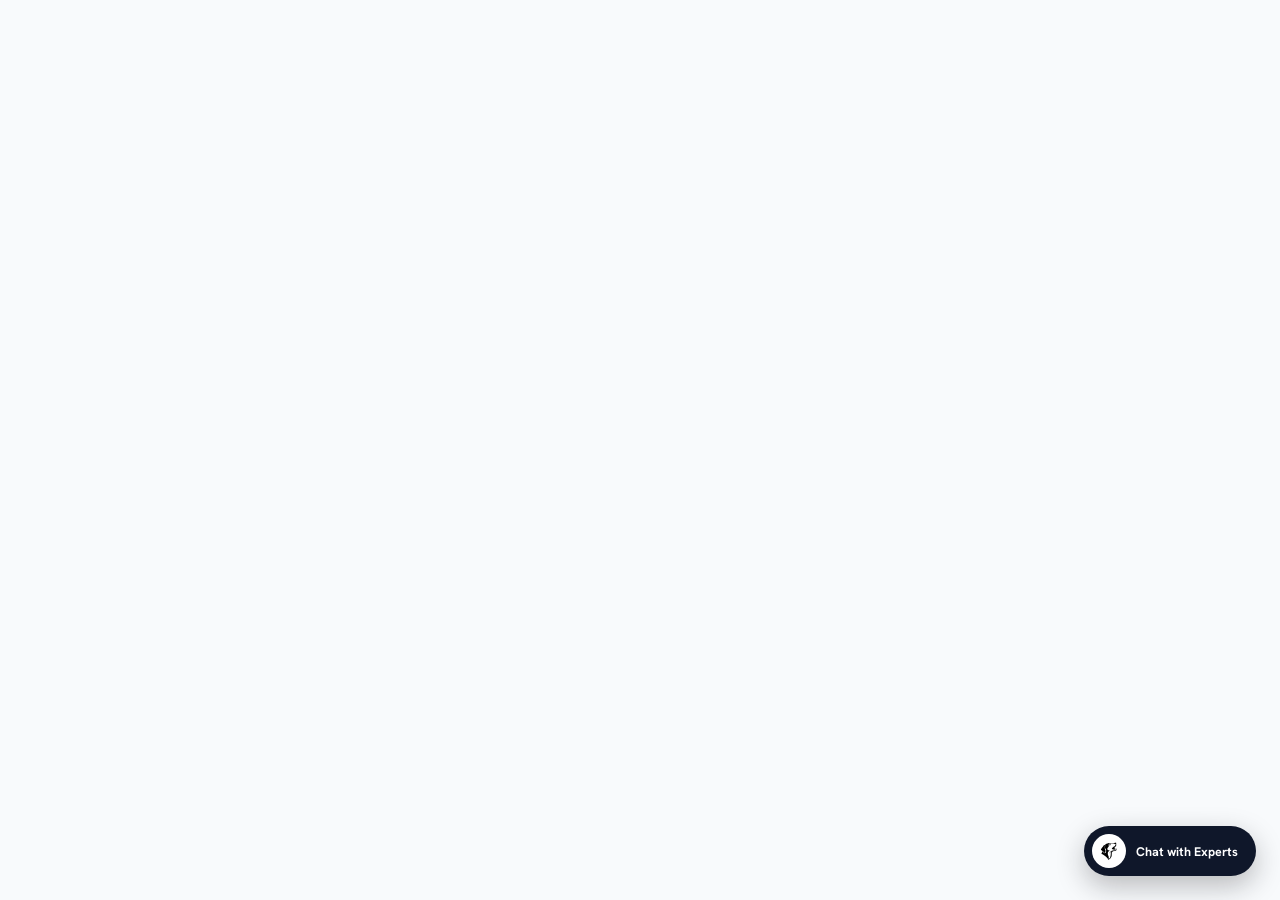
==== index.html @ f08f32d0 "deploy hosted chat from 10825e73c5f62fd137eb356ae19a57faf795cdf2 ashela/huntaway@10825e73c5f62fd137e" ====
<!DOCTYPE html>
<html lang="en">
  <head>
    <meta charset="UTF-8" />
    <link rel="icon" type="image/png" href="./assets/huntaway-mark.png" />
    <meta name="viewport" content="width=device-width, initial-scale=1.0" />
    <!-- The two raster marks the rail paints on every screen, fetched before
         the bundle executes so the dog never pops in after the vector rows
         beside it (user-reported 2026-08-19). -->
    <link rel="preload" as="image" href="./assets/huntaway-mark.png" />
    <link rel="preload" as="image" href="./assets/huntaway-sit.png" />
    <title>Huntaway · Experts</title>
    <script type="module" crossorigin src="./assets/main-kJpdHwcX.js"></script>
    <link rel="modulepreload" crossorigin href="./assets/dense-vector-comparison-BPEcI3lt.js">
    <link rel="stylesheet" crossorigin href="./assets/main-C4LG-ly5.css">
  </head>
  <body>
    <div id="root"></div>
  </body>
</html>
---- assets/main-C4LG-ly5.css ----
@font-face{font-family:Hanken Grotesk;font-style:normal;font-display:swap;font-weight:400;src:url(./hanken-grotesk-latin-400-normal-BG6hkEXj.woff2) format("woff2"),url(./hanken-grotesk-latin-400-normal-CjyVwvJV.woff) format("woff")}@font-face{font-family:Hanken Grotesk;font-style:normal;font-display:swap;font-weight:500;src:url(./hanken-grotesk-latin-500-normal-DrDcrrxK.woff2) format("woff2"),url(./hanken-grotesk-latin-500-normal-Bo-NxEKf.woff) format("woff")}@font-face{font-family:Hanken Grotesk;font-style:normal;font-display:swap;font-weight:600;src:url(./hanken-grotesk-latin-600-normal-CIXX6EOa.woff2) format("woff2"),url(./hanken-grotesk-latin-600-normal-NEn2C4Q3.woff) format("woff")}@font-face{font-family:Hanken Grotesk;font-style:normal;font-display:swap;font-weight:700;src:url(./hanken-grotesk-latin-700-normal-CeQ8H3UY.woff2) format("woff2"),url(./hanken-grotesk-latin-700-normal-6IGCzoPh.woff) format("woff")}:root{--hz-canvas: #F8FAFC;--hz-surface: #FFFFFF;--hz-surface-sunken: #F4F5F7;--hz-border: #E2E8F0;--hz-border-strong: #CBD5E1;--hz-ink: #0F172A;--hz-ink-muted: #334155;--hz-ink-subtle: #64748B;--hz-ink-faint: #9CA3AF;--hz-accent: #0F172A;--hz-accent-ink: #FFFFFF;--hz-accent-blue: #2563EB;--hz-selected: #E8EEF9;--hz-hover: var(--hz-hover);--hz-warning: #B0450E;--hz-positive: #1F855E;--hz-row-hover: #F1F5F9;--hz-hover-wash: rgba(15, 23, 42, .04);--hz-watch: #8A6A1E;--hz-rail-ink-rest: #575B5E;--hz-accent-soft-bg: #E8EEF9;--hz-accent-soft-border: #C7D7F0;--hz-accent-soft-ink: #1E3A8A;--hz-status-good-text: #8A6A00;--hz-status-good-fill: #B8860B;--hz-status-watch-text: #6B6B70;--hz-status-watch-fill: #B4B4BA;--hz-status-weak-text: #B0450E;--hz-status-weak-fill: #D2673F;--hz-scrim: rgba(2, 6, 23, .55);--hz-scrim-ink: #FFFFFF;--hz-mark-filter: none}:root[data-theme=black]{--hz-canvas: #0B1220;--hz-surface: #101A2B;--hz-surface-sunken: #0E1626;--hz-border: #1E2A40;--hz-border-strong: #2B3B58;--hz-ink: #E9EEF6;--hz-ink-muted: #AEB9CB;--hz-ink-subtle: #7E8CA3;--hz-ink-faint: #5B6880;--hz-accent: #E9EEF6;--hz-accent-ink: #0B1220;--hz-accent-blue: #E9EEF6;--hz-selected: #16233B;--hz-hover: rgba(255, 255, 255, .05);--hz-warning: #E8763B;--hz-positive: #34D399;--hz-watch: #E2B93B;--hz-row-hover: #131F33;--hz-hover-wash: rgba(255, 255, 255, .05);--hz-rail-ink-rest: #7E8CA3;--hz-accent-soft-bg: #16233B;--hz-accent-soft-border: #2B3B58;--hz-accent-soft-ink: #E9EEF6;--hz-status-good-text: #34D399;--hz-status-good-fill: #34D399;--hz-status-watch-text: #E2B93B;--hz-status-watch-fill: #E2B93B;--hz-status-weak-text: #E8763B;--hz-status-weak-fill: #E8763B;--hz-scrim: rgba(0, 0, 0, .72);--hz-scrim-ink: #FFFFFF;--hz-mark-filter: invert(1);color-scheme:dark}*{box-sizing:border-box}html,body{margin:0;padding:0;height:100%}#root{height:100%}body{font-family:Hanken Grotesk,sans-serif;color:var(--hz-ink);background:var(--hz-canvas)}@media(min-width:761px){body.huntaway-app-shell{padding-left:190px;padding-top:52px}body.huntaway-app-shell.huntaway-nav-collapsed{padding-left:64px}.huntaway-nav-collapsed .app-header{width:64px;padding:18px 8px 12px!important}.huntaway-nav-collapsed .app-header-word,.huntaway-nav-collapsed .app-header-tab-label,.huntaway-nav-collapsed .app-header-model,.huntaway-nav-collapsed .app-header-version,.huntaway-nav-collapsed .app-rail-badge,.huntaway-nav-collapsed .app-header-brand-expanded,.huntaway-nav-collapsed .app-header-action-label{display:none!important}.huntaway-nav-collapsed .app-header-brand{margin:0 0 10px;padding:0 0 12px;justify-content:center}.huntaway-nav-collapsed .app-header-brand-tile{display:flex!important}.huntaway-nav-collapsed .app-header-tabs>a,.huntaway-nav-collapsed .app-header-ask>a,.huntaway-nav-collapsed .app-header-action{justify-content:center!important;padding:0!important}.app-header{position:fixed!important;z-index:80;inset:0 auto 0 0;width:190px;min-height:100vh;padding:18px 12px 12px!important;flex-direction:column;align-items:stretch!important;justify-content:flex-start!important;gap:0!important;border-right:1px solid var(--hz-border);border-bottom:0!important;background:var(--hz-surface)}.app-header-main{flex-direction:column;align-items:stretch!important;gap:0!important}.app-header-brand{margin:0 0 12px;padding:0 8px 12px;border-bottom:1px solid var(--hz-border)}.app-header-collapse{display:flex!important;position:static;align-self:flex-start;margin:0 0 6px}.app-header-collapse:hover{background:var(--hz-selected)!important;color:var(--hz-ink)!important}.app-header-tabs{min-width:0;flex-direction:column;align-items:stretch!important;gap:3px!important}.app-header-tabs>a{position:relative;min-height:36px;padding:0 10px!important;display:flex;align-items:center;gap:9px;border-radius:8px;color:var(--hz-rail-ink-rest)!important;font-size:13px!important}.app-header-tabs>a:hover,.app-header-ask>a:hover{background:var(--hz-hover);color:var(--hz-ink)!important}.app-header-ask{flex-direction:column;align-items:stretch!important;margin:14px 0 0;padding:14px 0 0;border-top:1px solid var(--hz-border)}.app-header-ask>a{position:relative;min-height:36px;padding:0 10px!important;display:flex;align-items:center;gap:9px;border:1px solid var(--hz-border);border-radius:8px;background:var(--hz-surface-sunken);color:var(--hz-ink)!important;font-size:13px!important}.app-header-tabs>a.is-active{background:transparent;color:var(--hz-ink)!important;font-weight:600!important}.app-rail-dog{opacity:.55;transition:opacity .15s}.app-rail-dog,.hz-brand-mark,.app-header-brand-tile img,.app-rail-mark-tile img,.hz-chat-launcher-mark img{filter:var(--hz-mark-filter)}.app-header-tabs>a:hover .app-rail-dog{opacity:.85}.app-header-tabs>a.is-active .app-rail-dog{opacity:1}.app-header-actions{margin-top:auto;padding-top:8px;border-top:1px solid var(--hz-border);flex-direction:column;align-items:stretch!important;gap:3px!important}.app-header-actions>div{width:100%}.app-header-action{position:relative;width:100%!important;min-height:36px;padding:0 10px!important;display:flex!important;align-items:center;justify-content:flex-start!important;gap:9px;border-radius:8px!important;background:transparent!important;color:var(--hz-rail-ink-rest)!important;font-size:13px!important;text-decoration:none}.app-header-action:hover{background:var(--hz-hover)!important;color:var(--hz-ink)!important}.app-header-action.is-active{background:transparent!important;color:var(--hz-ink)!important;font-weight:600!important}.app-header-action-label{display:inline}.app-top-bar{position:fixed;z-index:70;top:0;right:0;left:190px;height:52px;display:flex;align-items:center;gap:14px;padding:0 20px;background:var(--hz-surface);border-bottom:1px solid var(--hz-border)}.huntaway-nav-collapsed .app-top-bar{left:64px}}@media(max-width:760px){body.huntaway-app-shell{padding-left:0}.app-header-action-label{display:none!important}.app-top-bar{position:static;left:auto}}a{color:var(--hz-ink);text-decoration:none}button,input,textarea,select{font-family:inherit}@keyframes hzRise{0%{opacity:0;transform:translateY(8px)}to{opacity:1;transform:none}}@keyframes hzPanel{0%{opacity:0;transform:translate(16px)}to{opacity:1;transform:none}}.hz-btn-spinner{width:12px;height:12px;flex:none;display:inline-block;border:2px solid currentColor;border-right-color:transparent;border-radius:50%;opacity:.85;animation:hzSpin .7s linear infinite}@keyframes hzSpin{to{transform:rotate(360deg)}}@media(prefers-reduced-motion:reduce){.hz-btn-spinner{animation-duration:2.4s}}@keyframes hzFade{0%{opacity:0}to{opacity:1}}@keyframes hzBlink{0%,to{opacity:1}50%{opacity:0}}@keyframes hzPop{0%{opacity:0;transform:translateY(6px) scale(.98)}to{opacity:1;transform:none}}@keyframes hzShimmer{0%{background-position:-420px 0}to{background-position:420px 0}}.hg-skel-card{border:1px solid var(--hz-border);border-radius:16px;padding:18px;background:var(--hz-surface);animation:hzPop .5s ease both}.hg-skel-head{display:flex;align-items:center;gap:14px}.hg-skel-ring{width:40px;height:40px;border-radius:50%;flex-shrink:0}.hg-skel-line,.hg-skel-ring,.hg-skel-pill{background:linear-gradient(90deg,var(--hz-surface-sunken) 0%,var(--hz-border) 20%,var(--hz-surface-sunken) 40%,var(--hz-surface-sunken) 100%);background-size:840px 100%;animation:hzShimmer 1.5s ease-in-out infinite;border-radius:6px}.hg-skel-line{height:10px}.hg-skel-foot{display:flex;gap:8px;margin-top:16px}.hg-skel-pill{width:64px;height:18px;border-radius:9px}@media(prefers-reduced-motion:reduce){.hg-skel-line,.hg-skel-ring,.hg-skel-pill{animation:none}}.source-focus-target{outline:none;scroll-margin-top:18px}.source-guided-path{margin-bottom:22px;border:1px solid var(--hz-border);border-top:2px solid var(--hz-accent-blue);border-radius:12px;background:var(--hz-surface);padding:16px 18px 18px}.source-guided-heading{display:flex;align-items:flex-start;gap:11px}.source-guided-mark{width:30px;height:30px;flex:0 0 30px;display:inline-flex;align-items:center;justify-content:center;color:var(--hz-ink-muted);border:1px solid var(--hz-border);border-radius:8px;background:var(--hz-surface)}.source-guided-heading h2{margin:0 0 3px;font-size:15px;font-weight:700}.source-guided-heading p{margin:0;color:var(--hz-ink-subtle);font-size:12.5px;line-height:1.45}.source-guided-action{min-height:36px;margin:12px 0 0;padding:0 15px;display:inline-flex;align-items:center;gap:7px;border:1px solid var(--hz-ink);border-radius:8px;background:var(--hz-ink);color:var(--hz-surface);font-size:12px;font-weight:650;cursor:pointer}.source-guided-action:hover{background:#000}.source-guided-action:disabled{cursor:default;opacity:.5}.source-guided-message{margin:9px 0 0;color:var(--hz-ink-subtle);font-size:11.5px;line-height:1.4}.source-guided-results{margin-top:14px;border-top:1px solid var(--hz-border)}.source-guided-results-title{padding:10px 0 5px;display:flex;align-items:center;justify-content:space-between;color:var(--hz-ink-muted);font-size:11px;font-weight:700;text-transform:uppercase;letter-spacing:.04em}.source-guided-results-title span{color:var(--hz-ink-faint)}.source-guided-result{display:flex;align-items:center;justify-content:space-between;gap:10px;padding:9px 0;border-bottom:1px solid var(--hz-border)}.source-guided-result>div:first-child{min-width:0}.source-guided-result strong,.source-guided-result span{display:block;overflow:hidden;text-overflow:ellipsis;white-space:nowrap}.source-guided-result strong{font-size:11.5px;font-weight:650}.source-guided-result span{margin-top:2px;color:var(--hz-ink-faint);font-size:10.5px}.source-guided-result-actions{flex-shrink:0;display:flex;gap:4px}.source-guided-result-actions button{height:26px;padding:0 8px;border:1px solid var(--hz-border-strong);border-radius:7px;background:var(--hz-surface);color:var(--hz-ink-muted);font-size:11px;font-weight:600;cursor:pointer}.source-guided-result-actions button:first-child{border-color:var(--hz-accent-blue);color:var(--hz-accent-blue)}.source-guided-more{margin:8px 0 0;color:var(--hz-ink-faint);font-size:10.5px}.source-add-own{margin-top:14px;border-top:1px solid var(--hz-border);padding-top:10px}.source-add-own summary{width:fit-content;color:var(--hz-ink-muted);font-size:11.5px;font-weight:650;cursor:pointer;list-style:none}.source-add-own summary::-webkit-details-marker{display:none}.source-add-own summary:before{content:"+";margin-right:6px;color:var(--hz-accent-blue)}.source-add-own[open] summary:before{content:"-"}::-webkit-scrollbar{width:9px}::-webkit-scrollbar-thumb{background:var(--hz-border);border-radius:5px}.hg-app{height:100vh;display:flex;flex-direction:column;background:var(--hz-surface)}.hg-header{flex-shrink:0;display:flex;align-items:center;justify-content:space-between;gap:18px;padding:8px 20px;border-bottom:1px solid var(--hz-border)}.hg-brand{display:flex;align-items:center;gap:20px;min-width:0}.hg-logo{display:flex;align-items:center;gap:10px;text-decoration:none;color:inherit;flex-shrink:0}.hg-logo img{height:30px;width:30px;object-fit:contain;display:block}.hg-wordmark{font-family:Hanken Grotesk,sans-serif;font-size:18px;font-weight:600;letter-spacing:-.01em}.hg-divider-v{width:1px;height:20px;background:var(--hz-border);flex-shrink:0}.hg-section-label{font-size:13px;font-weight:600;color:var(--hz-ink)}.hg-nav{display:flex;align-items:center;gap:8px;flex-shrink:0}.hg-iconbtn{display:inline-flex;align-items:center;justify-content:center;width:30px;height:30px;border-radius:8px;color:var(--hz-ink-subtle);text-decoration:none;cursor:pointer;background:none;border:none;transition:all .15s}.hg-iconbtn:hover{background:var(--hz-hover-wash);color:var(--hz-ink)}.hg-navlink-compact{display:inline-flex;align-items:center;gap:5px;height:30px;padding:0 6px;color:var(--hz-ink-subtle);text-decoration:none;font-size:12px;font-weight:600}.hg-navlink-compact:hover{color:var(--hz-ink)}.hg-avatar{width:30px;height:30px;border-radius:50%;background:var(--hz-ink);color:var(--hz-surface);display:flex;align-items:center;justify-content:center;font-size:12px;font-weight:600}.hg-body{flex:1;min-height:0;position:relative;display:flex}.hg-scroll{flex:1;min-width:0;overflow-y:auto;overflow-x:hidden}.hg-container{max-width:1120px;margin:0 auto;padding:22px 30px 90px;animation:hzRise .4s ease both}.hg-masthead{display:flex;flex-direction:column;gap:16px;margin-bottom:22px}.hg-toolbar-heading{width:100%;display:flex;align-items:end;justify-content:space-between;gap:20px}.hg-titlewrap{display:flex;align-items:end;gap:12px;min-width:0}.hg-eyebrow{display:block;margin-bottom:4px;color:var(--hz-ink-faint);font-size:9.5px;font-weight:800;letter-spacing:.1em;text-transform:uppercase}.hg-title{font-family:Hanken Grotesk,sans-serif;font-weight:500;font-size:25px;letter-spacing:-.01em;margin:0;line-height:1}.hg-summary{font-size:12.5px;color:var(--hz-ink-faint);white-space:nowrap}.hg-toolbar-actions,.hg-toolbar-controls{display:flex;align-items:center;gap:9px}.hg-toolbar-controls{width:100%}.hg-toolbar-controls .hg-search{max-width:390px}.hg-search{position:relative;flex:1;min-width:170px;max-width:280px}.hg-search svg{position:absolute;left:11px;top:50%;transform:translateY(-50%)}.hg-search-input{width:100%;height:34px;padding:0 40px 0 31px;border-radius:9px;border:1px solid var(--hz-border);background:var(--hz-canvas);font-family:inherit;font-size:13px;color:var(--hz-ink);outline:none;transition:border-color .15s}.hg-search-input:focus{border-color:var(--hz-ink)}.hg-kbd{position:absolute;right:10px;top:50%;transform:translateY(-50%);font-size:11px;color:var(--hz-ink-faint);border:1px solid var(--hz-border);border-radius:5px;padding:1px 5px;background:var(--hz-surface)}.hg-select{width:138px}.hg-viewtoggle{display:flex;border:1px solid var(--hz-border);border-radius:9px;overflow:hidden}.hg-viewbtn{width:34px;height:32px;display:flex;align-items:center;justify-content:center;border:none;cursor:pointer;transition:all .15s;background:var(--hz-canvas);color:var(--hz-ink-faint)}.hg-viewbtn.is-active{background:var(--hz-ink);color:var(--hz-surface)}.hg-spacer{flex:1}.hg-importexpert{display:inline-flex;align-items:center;gap:8px;height:32px;padding:0 10px;border-radius:7px;border:1px solid var(--hz-border-strong);background:var(--hz-surface);color:var(--hz-ink-muted);text-decoration:none;font-size:12px;font-weight:600;white-space:nowrap;transition:border-color .15s,color .15s}.hg-importexpert:hover{border-color:var(--hz-ink);color:var(--hz-ink)}.hg-newexpert{display:inline-flex;align-items:center;justify-content:center;height:34px;padding:0 15px;border-radius:8px;border:1px solid var(--hz-ink);background:var(--hz-ink);color:var(--hz-surface);text-decoration:none;font-size:12.5px;font-weight:700;white-space:nowrap;transition:background .15s}.hg-newexpert:hover{background:#000}.hg-grid{display:grid;grid-template-columns:repeat(auto-fill,minmax(330px,1fr));gap:14px}.hg-card{border:1px solid var(--hz-border);border-radius:12px;background:var(--hz-surface);padding:16px 17px 14px;display:flex;flex-direction:column;min-width:0}.hg-card.is-attention{border-color:var(--hz-border)}.hg-card.is-selected{border-color:var(--hz-ink)}.hg-card-head{display:flex;align-items:center;gap:14px}.hg-card-meta{flex:1;min-width:0}.hg-card-cat{font-size:10px;font-weight:700;letter-spacing:.1em;text-transform:uppercase;color:var(--hz-ink-faint)}.hg-card-name{display:block;max-width:100%;padding:0;border:none;background:none;text-align:left;font-family:Hanken Grotesk,sans-serif;font-size:19.5px;font-weight:500;letter-spacing:-.01em;color:var(--hz-ink);line-height:1.2;margin:2px 0 0;cursor:pointer;overflow:hidden;text-overflow:ellipsis;white-space:nowrap}.hg-card-name:hover{color:#000}.hg-menu{position:relative;flex-shrink:0}.hg-menu-btn{width:26px;height:26px;border-radius:7px;border:none;background:none;color:var(--hz-ink-faint);font-size:15px;line-height:1;cursor:pointer;transition:all .15s}.hg-menu-btn:hover{background:var(--hz-hover-wash);color:var(--hz-ink)}.hg-menu-pop{position:absolute;top:calc(100% + 4px);right:0;z-index:50;min-width:180px;background:var(--hz-surface);border:1px solid var(--hz-border);border-radius:10px;box-shadow:0 10px 26px #14141a1f;padding:5px}.hg-menu-item{display:block;width:100%;text-align:left;padding:8px 11px;border-radius:7px;border:none;background:none;font-family:inherit;font-size:13px;color:var(--hz-ink);cursor:pointer}.hg-menu-item:hover{background:var(--hz-hover-wash)}.hg-menu-item.is-danger{color:var(--hz-warning)}.hw-select{position:relative;min-width:0}.hw-select-trigger{width:100%;height:34px;display:flex;align-items:center;justify-content:space-between;gap:12px;border:1px solid var(--hz-border-strong);border-radius:7px;padding:0 10px 0 12px;background:var(--hz-canvas);color:var(--hz-ink);font:500 12.5px/1 Hanken Grotesk,sans-serif;text-align:left;cursor:pointer}.hw-select-trigger:hover,.hw-select-trigger:focus-visible{border-color:var(--hz-ink);outline:none}.hw-select-chevron{display:flex;align-items:center;color:var(--hz-ink-subtle);transition:transform .15s ease}.hw-select:has(.hw-select-menu) .hw-select-chevron{transform:rotate(180deg)}.hw-select-menu{position:absolute;z-index:120;top:calc(100% + 4px);left:0;min-width:100%;width:max-content;max-width:320px;padding:4px 0;border:1px solid var(--hz-border-strong);border-radius:7px;background:var(--hz-surface);box-shadow:0 10px 24px #17171a1f}.hw-select-option{position:relative;width:100%;min-height:32px;display:flex;align-items:center;border:0;border-radius:0;padding:7px 12px;background:var(--hz-surface);color:var(--hz-ink-muted);font:500 12.5px/1.25 Hanken Grotesk,sans-serif;text-align:left;cursor:pointer}.hw-select-option:hover,.hw-select-option:focus-visible{background:var(--hz-hover-wash);outline:none}.hw-select-option.is-selected{background:var(--hz-selected);color:var(--hz-ink);font-weight:700}.hw-select-option.is-selected:before{content:"";position:absolute;left:0;top:6px;bottom:6px;width:3px;background:var(--hz-accent-blue)}.hg-sort-select{width:210px}.working-document-select{width:min(220px,28vw)}.working-document-select .hw-select-trigger>span:first-child{min-width:0;flex:1;overflow:hidden;text-overflow:ellipsis;white-space:nowrap}.working-create-select{width:100px}@keyframes workingRailIn{0%{opacity:0;transform:translate(-10px)}to{opacity:1;transform:translate(0)}}.working-assistant{animation:workingRailIn .16s ease-out;box-shadow:8px 0 22px #17171a09}.working-assistant-prompts{display:grid;gap:0;margin-top:18px;border-top:1px solid var(--hz-border)}.working-assistant-prompts button{min-height:42px;border:0;border-bottom:1px solid var(--hz-border);padding:8px 2px;background:transparent;color:var(--hz-ink);font:650 12px/1.35 Hanken Grotesk,sans-serif;text-align:left;cursor:pointer}.working-assistant-prompts button:after{content:"›";float:right;color:var(--hz-ink-faint)}.working-assistant-prompts button:hover{color:var(--hz-accent-blue)}.working-document-command-menu{position:absolute;z-index:20;right:12px;bottom:calc(100% + 6px);left:12px;overflow:hidden;border:1px solid var(--hz-border-strong);border-radius:8px;background:var(--hz-surface);box-shadow:0 12px 28px #17171a1f}.working-document-command-menu button{width:100%;display:grid;grid-template-columns:72px minmax(0,1fr);gap:8px;align-items:center;border:0;border-bottom:1px solid var(--hz-border);padding:10px 11px;background:var(--hz-surface);color:var(--hz-ink);font:600 12px/1.3 Hanken Grotesk,sans-serif;text-align:left;cursor:pointer}.working-document-command-menu button:last-child{border-bottom:0}.working-document-command-menu button:hover,.working-document-command-menu button:focus-visible{background:var(--hz-hover-wash);outline:none}.working-document-command-menu code{color:var(--hz-accent-blue);font:600 11px/1 IBM Plex Mono,monospace}.working-start-composer{position:relative;width:min(100%,760px);margin:36px auto 0;padding:10px 12px;border:1px solid var(--hz-border-strong);border-radius:12px;background:var(--hz-surface);box-shadow:0 12px 28px #17171a0f}.working-start-composer textarea{display:block;width:100%;min-height:52px;resize:none;border:0;outline:0;padding:4px 2px;background:transparent;color:var(--hz-ink);font:13px/1.45 Hanken Grotesk,sans-serif}.working-start-composer>div:last-child{display:flex;align-items:center;gap:8px;color:var(--hz-ink-subtle);font:600 11px/1 Hanken Grotesk,sans-serif}.working-start-composer>div:last-child button{width:24px;height:24px;border:1px solid var(--hz-border-strong);border-radius:50%;background:var(--hz-surface);color:var(--hz-ink);font:600 14px/1 IBM Plex Mono,monospace;cursor:pointer}.working-start-recent{overflow-y:auto;border-left:1px solid var(--hz-border);background:var(--hz-canvas);padding:34px 20px}.working-start-recent-heading{display:flex;align-items:center;justify-content:space-between;gap:12px;padding-bottom:14px;border-bottom:1px solid var(--hz-border)}.working-start-recent-heading strong{font:500 20px/1.1 Hanken Grotesk,sans-serif}.working-start-recent-heading button{border:0;background:transparent;color:var(--hz-ink-subtle);font:600 11px/1 Hanken Grotesk,sans-serif;cursor:pointer}.working-start-recent>div:last-child>button{display:block;width:100%;border:0;border-bottom:1px solid var(--hz-border);padding:13px 2px;background:transparent;color:var(--hz-ink);text-align:left;cursor:pointer}.working-start-recent>div:last-child>button:hover{color:var(--hz-accent-blue)}.working-start-recent>div:last-child span,.working-start-recent>div:last-child small{display:block;overflow:hidden;text-overflow:ellipsis;white-space:nowrap}.working-start-recent>div:last-child span{font:650 12px/1.35 Hanken Grotesk,sans-serif}.working-start-recent>div:last-child small,.working-start-recent p{margin-top:3px;color:var(--hz-ink-faint);font:11px/1.35 Hanken Grotesk,sans-serif}@media(max-width:820px){.working-start-shell{grid-template-columns:1fr!important}.working-start-recent{display:none}}.working-empty-document{min-height:360px;display:flex;flex-direction:column;justify-content:center;border-top:1px solid var(--hz-border);border-bottom:1px solid var(--hz-border);padding:46px 0}.working-empty-document>span{color:var(--hz-accent-blue);font-size:9.5px;font-weight:800;letter-spacing:.09em;text-transform:uppercase}.working-empty-document h2{max-width:540px;margin:8px 0 0;font:500 25px/1.15 Hanken Grotesk,sans-serif}.working-empty-document p{max-width:600px;margin:10px 0 20px;color:var(--hz-ink-subtle);font-size:13px;line-height:1.55}.working-empty-primary{display:flex;flex-wrap:wrap;gap:8px}.working-empty-primary button{min-height:34px;border:1px solid var(--hz-ink);border-radius:7px;padding:0 12px;background:var(--hz-ink);color:var(--hz-surface);font-size:12px;font-weight:700;cursor:pointer}.working-empty-primary button+button{border-color:var(--hz-border-strong);background:var(--hz-surface);color:var(--hz-ink)}.working-empty-insert{display:flex;align-items:center;flex-wrap:wrap;gap:6px;margin-top:26px}.working-empty-insert span{margin-right:4px;color:var(--hz-ink-faint);font-size:10.5px}.working-empty-insert button,.working-insert-bar button{border:0!important;border-bottom:1px solid var(--hz-border-strong)!important;border-radius:0!important;padding:4px 1px!important;background:transparent!important;color:var(--hz-rail-ink-rest);font-size:11.5px;cursor:pointer}.working-empty-insert button:hover,.working-insert-bar button:hover{border-bottom-color:var(--hz-ink)!important;color:var(--hz-ink)}.working-insert-bar{align-items:center;flex-wrap:wrap}.working-insert-bar:before{content:"Insert";margin-right:5px;color:var(--hz-ink-faint);font-size:10.5px}.working-context-panel{animation:workingContextIn .16s ease-out;box-shadow:-8px 0 22px #17171a06}@keyframes workingContextIn{0%{opacity:0;transform:translate(10px)}to{opacity:1;transform:translate(0)}}.working-context-header{min-height:46px;display:flex;align-items:center;justify-content:space-between;gap:10px;border-bottom:1px solid var(--hz-border);padding:7px 12px 7px 14px}.working-context-header strong{display:block;font-size:12.5px}.working-context-header span{display:block;margin-top:1px;color:var(--hz-ink-faint);font-size:10.5px}.working-context-header>button{width:26px;height:26px;border:0;border-radius:5px;background:transparent;color:var(--hz-ink-subtle);font-size:18px;cursor:pointer}.working-context-header>button:hover{background:var(--hz-hover-wash);color:var(--hz-ink)}.working-context-tabs{display:grid;grid-template-columns:repeat(3,minmax(0,1fr));border-bottom:1px solid var(--hz-border);padding:0 10px}.working-context-tabs button{min-width:0;border:0;border-bottom:2px solid transparent;padding:9px 4px 7px;background:transparent;color:var(--hz-ink-subtle);font:650 11px/1.2 Hanken Grotesk,sans-serif;cursor:pointer}.working-context-tabs button.is-active{border-bottom-color:var(--hz-ink);color:var(--hz-ink)}.working-context-tabs button span{margin-left:3px;color:var(--hz-ink-faint);font-size:9.5px;font-weight:500}.working-context-content{flex:1;min-height:0;overflow-y:auto;padding:10px}.working-outline-list,.working-context-sources{display:grid;gap:2px}.working-outline-list>button,.working-context-sources>button{width:100%;display:grid;grid-template-columns:22px minmax(0,1fr);gap:8px;border:0;border-radius:5px;padding:8px;background:transparent;color:var(--hz-ink);font-family:inherit;text-align:left;cursor:pointer}.working-outline-list>button:hover,.working-outline-list>button.is-selected,.working-context-sources>button:hover{background:var(--hz-hover-wash)}.working-outline-list>button>span:first-child,.working-context-sources>button>span:first-child{color:var(--hz-ink-faint);font-size:10.5px;font-variant-numeric:tabular-nums;line-height:1.35}.working-outline-list strong,.working-context-sources strong{display:-webkit-box;overflow:hidden;font-size:11.5px;line-height:1.35;-webkit-box-orient:vertical;-webkit-line-clamp:2}.working-outline-list small,.working-context-sources small{display:block;margin-top:2px;color:var(--hz-ink-faint);font-size:10px;line-height:1.3}.working-outline-list>p,.working-context-assets>p,.working-context-sources>p{margin:10px 6px;color:var(--hz-ink-subtle);font-size:11.5px;line-height:1.5}.working-context-assets{display:grid;gap:6px}.working-context-assets article{display:flex;align-items:flex-start;justify-content:space-between;gap:10px;border-bottom:1px solid var(--hz-border);padding:9px 7px 10px}.working-context-assets article strong{display:block;font-size:11.5px;line-height:1.35}.working-context-assets article span{display:block;margin-top:2px;color:var(--hz-ink-faint);font-size:10px}.working-context-assets article>button,.working-context-asset-actions button{border:0;padding:2px 0;background:transparent;color:var(--hz-ink-subtle);font-family:inherit;font-size:10.5px;cursor:pointer}.working-context-asset-actions{display:grid;flex-shrink:0;gap:3px;text-align:right}.working-context-asset-actions button:first-child{color:var(--hz-accent-blue);font-weight:700}.working-evidence-panel{width:360px!important}@media(max-width:1180px){.working-shell.has-assistant.has-context{grid-template-columns:320px minmax(0,1fr)!important}.working-shell.has-context:not(.has-assistant){grid-template-columns:minmax(0,1fr)!important}.working-context-panel{position:fixed;z-index:55;top:44px;right:0;bottom:0;width:min(320px,92vw);border-left:1px solid var(--hz-border);box-shadow:-14px 0 30px #17171a1f}}@media(max-width:820px){.working-context-panel{top:0}.working-evidence-panel{width:min(360px,92vw)!important}}.library-page{height:100vh;display:flex;flex-direction:column;overflow:hidden;background:var(--hz-surface);color:var(--hz-ink)}.library-scroll{flex:1;min-height:0;overflow-y:auto}.library-content{max-width:1240px;margin:0 auto;padding:28px 34px 100px}.library-welcome{padding:2px 0 18px}.library-welcome>span{color:var(--hz-ink-faint);font-size:10px;font-weight:800;letter-spacing:.1em;text-transform:uppercase}.library-welcome h1{margin:4px 0 0;font:500 32px/1.1 Hanken Grotesk,sans-serif;letter-spacing:-.015em}.library-welcome p{margin:6px 0 0;color:var(--hz-ink-subtle);font-size:13px;line-height:1.45}.library-eyebrow{display:block;margin-bottom:5px;color:var(--hz-ink-faint);font-size:10px;font-weight:800;letter-spacing:.1em;text-transform:uppercase}.library-filter-row{display:flex;align-items:center;gap:18px;margin:10px 0 26px}.library-filter{min-width:0;flex:1;display:flex;align-items:center;gap:5px;overflow-x:auto;scrollbar-width:none}.library-filter::-webkit-scrollbar{display:none}.library-filter button{flex-shrink:0;display:inline-flex;align-items:center;gap:7px;border:1px solid transparent;border-radius:7px;padding:7px 10px;background:var(--hz-surface);color:var(--hz-ink-subtle);font:600 12px/1.2 Hanken Grotesk,sans-serif;cursor:pointer}.library-filter button.is-active{background:var(--hz-ink);color:var(--hz-surface);font-weight:700}.library-filter button span:last-child{opacity:.65;font:500 10.5px/1.2 Hanken Grotesk,sans-serif;font-variant-numeric:tabular-nums}.library-home-topline{margin-bottom:28px}.library-home-topline.has-builder{display:grid;grid-template-columns:minmax(0,1fr) 260px;align-items:end;gap:20px}.library-home-topline>.library-workspace-map{margin-bottom:0}.library-improvement-digest{min-width:0}.library-improvement-digest>header{display:flex;align-items:baseline;justify-content:space-between;gap:10px;margin:0 0 9px}.library-improvement-digest>header>span{color:var(--hz-ink);font-size:9.5px;font-weight:800;letter-spacing:.08em;text-transform:uppercase}.library-improvement-digest>header>small{color:var(--hz-ink-subtle);font-size:10px;white-space:nowrap}.library-improvement-digest>a{min-height:86px;display:flex;flex-direction:column;justify-content:center;overflow:hidden;border:1px solid var(--hz-border);border-radius:10px;padding:12px 14px;background:var(--hz-canvas);color:var(--hz-ink);text-decoration:none}.library-improvement-digest>a:hover{border-color:var(--hz-border-strong);background:var(--hz-hover-wash)}.library-improvement-digest>a>strong{display:block;overflow:hidden;font-size:12px;text-overflow:ellipsis;white-space:nowrap}.library-improvement-digest>a>p{display:-webkit-box;margin:4px 0 0;overflow:hidden;color:var(--hz-ink-subtle);font-size:10.5px;line-height:1.35;-webkit-box-orient:vertical;-webkit-line-clamp:3}.library-expert-builder{min-width:0}.library-expert-builder>header{display:flex;align-items:baseline;min-height:17px;margin:0 0 9px}.library-expert-builder>header>span{color:var(--hz-ink);font-size:9.5px;font-weight:800;letter-spacing:.08em;text-transform:uppercase}.library-expert-builder>a{min-height:86px;display:grid;grid-template-columns:58px minmax(0,1fr);align-items:center;gap:10px;overflow:hidden;border:1px solid var(--hz-border);border-radius:10px;padding:10px 12px;background:var(--hz-surface);color:var(--hz-ink);text-decoration:none}.library-expert-builder>a:hover{border-color:var(--hz-border-strong);background:var(--hz-hover-wash)}.library-expert-builder>a>img{width:52px;height:52px;object-fit:contain}.library-expert-builder strong{display:block;font-size:12px}.library-expert-builder p{margin:4px 0 0;color:var(--hz-ink-subtle);font-size:10.5px;line-height:1.35}.library-workspace-map{margin-bottom:0}.library-workspace-map>header,.library-recent-work>header,.library-row-name{padding:1px 4px;margin:-1px -4px;transition:background .12s}.library-row-name:hover{background:var(--hz-hover-wash)}.library-row-name:focus-visible{outline:2px solid var(--hz-accent-blue);outline-offset:1px}.library-row{transition:background .12s,border-color .12s}.library-row:hover:not(.is-current){background:var(--hz-hover-wash)!important;border-color:var(--hz-border)!important}.library-row-tool{transition:background .12s,border-color .12s,color .12s}.library-row-tool:hover{background:var(--hz-surface-sunken)!important;border-color:var(--hz-border-strong)!important;color:var(--hz-ink)!important}.library-row-tool:focus-visible{outline:2px solid var(--hz-accent-blue);outline-offset:1px}.library-row-tool-danger:hover{border-color:var(--hz-warning)!important;color:var(--hz-warning)!important}.library-icon-edit{position:absolute;top:0;right:0;bottom:0;left:0;display:flex;align-items:center;justify-content:center;border:0;border-radius:10px;padding:0;cursor:pointer;background:var(--hz-scrim);color:var(--hz-scrim-ink);font-size:17px;font-weight:600;line-height:1;opacity:0;transition:opacity .12s}.library-icon-edit:hover,.library-icon-edit:focus-visible{opacity:1}.library-icon-pop{position:absolute;top:46px;left:0;z-index:30;width:250px;border:1px solid var(--hz-border);border-radius:10px;background:var(--hz-surface);box-shadow:0 12px 30px #0f172a29;padding:10px;display:flex;flex-direction:column;gap:8px}.library-icon-pop-actions{display:flex;flex-wrap:wrap;gap:6px}.library-icon-pop-actions>button{padding:6px 10px;border:1px solid var(--hz-border);border-radius:7px;background:var(--hz-surface);font:inherit;font-size:12px;font-weight:650;color:var(--hz-ink-muted);cursor:pointer}.library-icon-pop-actions>button:hover:not(:disabled){border-color:var(--hz-ink);color:var(--hz-ink)}.library-icon-pop-actions>button:disabled{opacity:.55;cursor:default}.library-icon-pop-error{font-size:11.5px;line-height:1.4;color:var(--hz-warning)}.library-icon-pop-grid{display:flex;flex-wrap:wrap;gap:5px}.library-icon-pop-grid>button{width:32px;height:32px;display:inline-flex;align-items:center;justify-content:center;border:1px solid var(--hz-border);border-radius:8px;background:var(--hz-surface);color:var(--hz-ink-muted);cursor:pointer}.library-icon-pop-grid>button:hover{border-color:var(--hz-ink);color:var(--hz-ink)}.library-icon-pop-grid>button.is-on{background:var(--hz-ink);border-color:var(--hz-ink);color:var(--hz-surface)}.library-expert-glance>header,.library-start-panel>header{display:flex;align-items:baseline;justify-content:space-between;gap:16px;margin-bottom:8px}.library-workspace-map>header>span,.library-recent-work>header>span,.library-expert-glance>header>span,.library-start-panel>header>span{font-size:11px;font-weight:800;letter-spacing:.07em;text-transform:uppercase}.library-workspace-map>header button,.library-recent-work>header button,.library-expert-glance>header a{border:0;padding:0;background:transparent;color:var(--hz-ink-subtle);font:650 11px/1.2 Hanken Grotesk,sans-serif;text-decoration:none;cursor:pointer}.library-workspace-map>header button:hover,.library-recent-work>header button:hover,.library-expert-glance>header a:hover{color:var(--hz-ink)}.library-workspace-map>div{display:grid;grid-template-columns:repeat(4,minmax(0,1fr));gap:8px}.library-workspace-map>div>button{min-width:0;min-height:86px;display:grid;grid-template-columns:36px minmax(0,1fr) auto;align-items:center;gap:11px;padding:13px;border:1px solid var(--hz-border);border-radius:10px;background:var(--hz-canvas);color:var(--hz-ink);font-family:inherit;text-align:left;cursor:pointer}.library-workspace-map>div>button:hover{border-color:var(--hz-border-strong);background:var(--hz-hover-wash)}.library-category-icon{width:34px;height:34px;display:grid;place-items:center;border-radius:8px;background:var(--hz-surface-sunken);color:var(--hz-ink-muted)}.library-category-icon.is-chat{background:var(--hz-surface-sunken);color:var(--hz-ink-muted)}.library-category-icon.is-diagram{background:var(--hz-selected);color:var(--hz-ink-muted)}.library-category-icon.is-analysis{background:var(--hz-surface-sunken);color:var(--hz-ink-subtle)}.library-workspace-map>div>button>span:nth-child(2){min-width:0}.library-workspace-map strong{display:block;overflow:hidden;font-size:12.5px;text-overflow:ellipsis;white-space:nowrap}.library-workspace-map small{display:block;margin-top:4px;overflow:hidden;color:var(--hz-ink-subtle);font-size:10.5px;text-overflow:ellipsis;white-space:nowrap}.library-workspace-map b{color:var(--hz-ink);font:500 22px/1 Hanken Grotesk,sans-serif}.library-dashboard-grid{display:grid;grid-template-columns:minmax(0,1.2fr) minmax(360px,.8fr);gap:24px;margin-bottom:30px}.library-recent-work.is-full{margin-bottom:20px}.library-recent-work>div,.library-expert-glance>div{display:grid;gap:6px;overflow:visible}.library-recent-work>div>a{min-height:58px;display:grid;grid-template-columns:86px minmax(0,1fr) auto;align-items:center;gap:12px;padding:9px 12px;border:1px solid transparent;border-radius:9px;background:var(--hz-canvas);color:var(--hz-ink);text-decoration:none}.library-recent-work>div>a:hover{border-color:var(--hz-border);background:var(--hz-hover-wash)}.library-work-kind{font-size:9px;font-weight:800;letter-spacing:.06em;text-transform:uppercase}.library-work-kind.is-chat,.library-work-kind.is-diagram{color:var(--hz-ink-muted)}.library-work-kind.is-analysis{color:var(--hz-ink-subtle)}.library-recent-work>div>a>span:nth-child(2){min-width:0}.library-recent-work strong{display:block;overflow:hidden;font-size:12.5px;text-overflow:ellipsis;white-space:nowrap}.library-recent-work small{display:block;margin-top:3px;overflow:hidden;color:var(--hz-ink-subtle);font-size:10.5px;text-overflow:ellipsis;white-space:nowrap}.library-recent-work time{color:var(--hz-ink-subtle);font-size:10.5px;white-space:nowrap}.library-expert-glance>div>button{width:100%;min-height:58px;display:grid;grid-template-columns:36px minmax(0,1fr) 44px;align-items:center;gap:10px;padding:8px 12px;border:1px solid transparent;border-radius:9px;background:var(--hz-canvas);color:var(--hz-ink);font-family:inherit;text-align:left;cursor:pointer}.library-expert-glance>div>button:hover{border-color:var(--hz-border);background:var(--hz-hover-wash)}.library-expert-glance>div>button>span:nth-child(2){min-width:0}.library-expert-glance strong{display:block;overflow:hidden;font-size:12.5px;text-overflow:ellipsis;white-space:nowrap}.library-expert-glance small{display:block;margin-top:3px;overflow:hidden;color:var(--hz-ink-subtle);font-size:10.5px;font-weight:500;text-overflow:ellipsis;white-space:nowrap}.library-expert-glance small b{color:var(--hz-ink-subtle);font-weight:750}.library-expert-score{color:var(--hz-ink);font:600 13px/1.1 Hanken Grotesk,sans-serif;text-align:right}.library-expert-score small{margin-top:1px;font-size:9px;text-align:right}.library-expert-glance>div>p{margin:0;padding:18px;color:var(--hz-ink-faint);font-size:11.5px}.library-nightly-log{border:1px solid var(--hz-border);border-radius:9px;background:var(--hz-canvas)}.library-nightly-log summary{min-height:44px;display:grid;grid-template-columns:auto minmax(0,1fr) auto;align-items:center;gap:12px;padding:0 13px;list-style:none;cursor:pointer}.library-nightly-log summary::-webkit-details-marker{display:none}.library-nightly-log summary>span{font-size:11px;font-weight:800;letter-spacing:.07em;text-transform:uppercase}.library-nightly-log summary>small{color:var(--hz-ink-subtle);font-size:11px}.library-nightly-log summary>b{color:var(--hz-rail-ink-rest);font-size:10.5px}.library-nightly-log[open] summary>b{visibility:hidden}.library-nightly-log>div{display:grid;gap:5px;padding:0 7px 7px}.library-nightly-log>div>a{min-height:46px;display:grid;grid-template-columns:58px 150px minmax(0,1fr) auto;align-items:center;gap:12px;padding:7px 8px;border:0;border-radius:7px;color:var(--hz-ink);text-decoration:none}.library-nightly-log>div>a:last-child{border-bottom:0}.library-nightly-log>div>a>span{color:var(--hz-ink-subtle);font-size:9px;font-weight:800;text-transform:uppercase}.library-nightly-log>div>a>strong,.library-nightly-log>div>a>p{overflow:hidden;text-overflow:ellipsis;white-space:nowrap}.library-nightly-log>div>a>strong{font-size:11.5px}.library-nightly-log>div>a>p{margin:0;color:var(--hz-ink-subtle);font-size:11.5px}.library-nightly-log>div>a>time{color:var(--hz-ink-subtle);font-size:10.5px;white-space:nowrap}.library-assets-library .library-expert-filters span{color:var(--hz-ink-faint);font-size:9.5px}.library-empty-line{margin:0;padding:18px 13px;border:1px solid var(--hz-border);border-radius:8px;color:var(--hz-ink-subtle);font-size:11.5px}.library-item-icon.is-chat,.library-item-icon.is-diagram{color:var(--hz-ink-muted);background:var(--hz-surface-sunken)}.library-item-icon.is-analysis{color:var(--hz-ink-subtle);background:var(--hz-surface)}.library-home-work>header{display:flex;align-items:flex-end;justify-content:space-between;gap:18px;margin-bottom:11px}.library-home-work header button,.library-section header button{border:0;border-bottom:1px solid var(--hz-ink-faint);padding:0 0 2px;background:transparent;color:var(--hz-rail-ink-rest);font-size:11.5px;font-weight:650;cursor:pointer}.library-group-tools{min-height:17px;justify-content:flex-end!important;margin-bottom:7px!important}.library-home-grid{display:grid;grid-template-columns:minmax(0,1fr) minmax(0,1fr);gap:38px;margin-bottom:27px}.library-start{display:grid;gap:6px}.library-start>button,.library-start>a{width:100%;min-height:64px;display:grid;grid-template-columns:38px minmax(0,1fr);align-items:center;gap:12px;padding:10px 12px;border:1px solid transparent;border-radius:9px;background:var(--hz-canvas);color:var(--hz-ink);text-align:left;text-decoration:none;cursor:pointer}.library-start>button:hover,.library-start>a:hover{border-color:var(--hz-border);background:var(--hz-hover-wash)}.library-start-icon{width:28px;height:28px;display:grid;place-items:center;color:var(--hz-ink-muted)}.library-huntaway-dog{width:38px;height:38px;overflow:hidden;border-radius:9px;background:var(--hz-surface-sunken)}.library-huntaway-dog img{width:34px;height:34px;object-fit:contain}.library-start>button>span:nth-child(2),.library-start>a>span:nth-child(2){min-width:0}.library-start strong{display:block;font-size:12.5px}.library-start small{display:block;margin-top:3px;overflow:hidden;color:var(--hz-ink-subtle);font-size:11.5px;line-height:1.35}.library-home-experts>header{display:flex;align-items:baseline;justify-content:space-between;gap:15px}.library-home-experts>header a{color:var(--hz-rail-ink-rest);border-bottom:1px solid var(--hz-ink-faint);font-size:11.5px;font-weight:650}.library-home-experts>div{overflow:hidden;border-top:1px solid var(--hz-border);border-bottom:1px solid var(--hz-border)}.library-home-experts>div>button{width:100%;min-height:64px;display:grid;grid-template-columns:32px minmax(0,1fr) auto;align-items:center;gap:12px;padding:9px 4px;border:0;border-bottom:1px solid var(--hz-surface-sunken);background:var(--hz-surface);color:var(--hz-ink);font-family:inherit;text-align:left;cursor:pointer}.library-home-experts>div>button:last-of-type{border-bottom:0}.library-home-experts>div>button:hover{background:var(--hz-hover-wash)}.library-home-expert-mark{width:30px;height:30px;display:grid;place-items:center;border:1px solid var(--hz-border);border-radius:50%;color:var(--hz-ink-muted)}.library-home-experts>div>button>span{min-width:0}.library-home-experts strong{display:block;overflow:hidden;text-overflow:ellipsis;white-space:nowrap;font-size:12.5px}.library-home-experts small{display:block;margin-top:3px;overflow:hidden;text-overflow:ellipsis;white-space:nowrap;color:var(--hz-ink-subtle);font-size:11px}.library-home-experts time{color:var(--hz-ink-subtle);font-size:10.5px;white-space:nowrap}.library-home-experts>div>p{margin:0;padding:18px;color:var(--hz-ink-faint);font-size:11.5px}.library-home-work{margin-bottom:10px}.library-artifact-preview-list{border-top:1px solid var(--hz-border);border-bottom:1px solid var(--hz-border)}.library-artifact-preview-list>a{min-height:58px;display:grid;grid-template-columns:80px minmax(0,1fr) auto;align-items:center;gap:14px;padding:9px 4px;border-bottom:1px solid var(--hz-surface-sunken);color:var(--hz-ink);text-decoration:none}.library-artifact-preview-list>a:last-child{border-bottom:0}.library-artifact-preview-list>a:hover{background:var(--hz-hover-wash)}.library-artifact-preview-list>a>small{color:var(--hz-ink-faint);font-size:9.5px;font-weight:750;letter-spacing:.07em;text-transform:uppercase}.library-artifact-preview-list>a>span{min-width:0}.library-artifact-preview-list strong{display:block;overflow:hidden;text-overflow:ellipsis;white-space:nowrap;font-size:12.5px}.library-artifact-preview-list>a>span>span{display:block;margin-top:3px;overflow:hidden;color:var(--hz-ink-subtle);font-size:11px;text-overflow:ellipsis;white-space:nowrap}.library-artifact-preview-list time{color:var(--hz-ink-subtle);font-size:10.5px;white-space:nowrap}.library-section header{display:grid;grid-template-columns:auto 1fr auto;gap:10px;align-items:baseline;margin-bottom:10px}.library-section h2{margin:0;font:500 20px/1.2 Hanken Grotesk,sans-serif}.library-section header span,.library-section header a{color:var(--hz-ink-faint);font-size:12px;text-decoration:none}.library-main{display:flex;flex-direction:column;gap:30px;min-width:0}.library-expert-library{padding-top:2px}.library-expert-filters{display:flex;align-items:center;gap:13px;margin:-2px 0 13px;overflow-x:auto;scrollbar-width:none}.library-expert-filters::-webkit-scrollbar{display:none}.library-expert-filters button{flex-shrink:0;border:0;border-bottom:1px solid transparent;padding:3px 0 4px;background:none;color:var(--hz-ink-faint);font:600 11.5px/1.2 Hanken Grotesk,sans-serif;cursor:pointer}.library-expert-filters button.is-active{border-bottom-color:var(--hz-ink);color:var(--hz-ink)}.library-expert-grid{display:grid;grid-template-columns:repeat(3,minmax(0,1fr));gap:12px}.library-expert{min-width:0;border:1px solid var(--hz-border);border-radius:8px;padding:14px;color:var(--hz-ink);text-decoration:none}.library-expert:hover{border-color:var(--hz-ink-faint)}.library-expert>div{display:flex;align-items:center;gap:11px;min-width:0}.library-expert>div>span{min-width:0}.library-expert strong{display:block;overflow:hidden;text-overflow:ellipsis;white-space:nowrap;font:500 16px Hanken Grotesk,sans-serif}.library-expert small{display:block;margin-top:2px;color:var(--hz-ink-faint);font-size:11px}.library-expert p{margin:10px 0 0;color:var(--hz-ink-subtle);overflow:hidden;text-overflow:ellipsis;white-space:nowrap;font-size:12px}.library-list{border:1px solid var(--hz-border);border-radius:8px;overflow:hidden}.library-list a{display:grid;grid-template-columns:30px minmax(0,1fr) auto;gap:12px;align-items:center;min-height:52px;padding:8px 14px;border-bottom:1px solid var(--hz-border);color:var(--hz-ink);text-decoration:none}.library-list a:last-child{border-bottom:0}.library-list a:hover{background:var(--hz-hover-wash)}.library-list strong{overflow:hidden;text-overflow:ellipsis;white-space:nowrap;font:600 13px/1.25 Hanken Grotesk,sans-serif}.library-list a>span:last-child{color:var(--hz-ink-faint);font-size:11.5px;white-space:nowrap}.library-item-icon{width:30px;height:30px;display:flex;align-items:center;justify-content:center;border:1px solid var(--hz-border);border-radius:7px}.library-recent-list{margin-top:13px}.library-empty{border:1px solid var(--hz-border);border-radius:8px;padding:24px;text-align:center}.library-empty p{color:var(--hz-ink-subtle);font-size:13px}.library-empty button{min-height:34px;border:1px solid var(--hz-accent-blue);border-radius:7px;padding:0 14px;background:var(--hz-surface);color:var(--hz-accent-blue);font-size:12.5px;font-weight:700;cursor:pointer}.library-muted{color:var(--hz-ink-faint);font-size:13px}.library-artifact-library{min-width:0}.library-artifact-heading{display:flex;align-items:flex-end;justify-content:space-between;gap:24px;margin-bottom:19px}.library-artifact-heading h2{margin:0;font:500 25px/1.15 Hanken Grotesk,sans-serif}.library-artifact-heading p{max-width:700px;margin:6px 0 0;color:var(--hz-ink-subtle);font-size:12.5px;line-height:1.5}.library-artifact-heading>button{height:36px;flex-shrink:0;border:1px solid var(--hz-ink);border-radius:8px;padding:0 14px;background:var(--hz-ink);color:var(--hz-surface);font-size:12px;font-weight:700;cursor:pointer}.library-artifact-tabs{display:flex;align-items:center;gap:22px;border-bottom:1px solid var(--hz-border)}.library-artifact-tabs button{min-height:36px;border:0;border-bottom:2px solid transparent;padding:0 1px;background:transparent;color:var(--hz-ink-subtle);font-size:12px;font-weight:650;cursor:pointer}.library-artifact-tabs button.is-active{border-bottom-color:var(--hz-ink);color:var(--hz-ink)}.library-artifact-tabs span{margin-left:4px;color:var(--hz-ink-faint);font-size:10px;font-weight:600}.library-artifact-toolbar{min-height:64px;display:flex;align-items:center;gap:12px}.library-artifact-toolbar label{display:flex;align-items:center;gap:7px;color:var(--hz-ink-subtle);font-size:11.5px}.library-artifact-toolbar select{height:32px;border:1px solid var(--hz-border);border-radius:7px;padding:0 28px 0 9px;background:var(--hz-surface);color:var(--hz-ink);font-size:11.5px}.library-artifact-count{flex:1;color:var(--hz-ink-faint);font-size:11.5px}.library-view-toggle{display:flex;padding:2px;border:1px solid var(--hz-border);border-radius:7px}.library-view-toggle button{height:26px;border:0;border-radius:5px;padding:0 9px;background:transparent;color:var(--hz-ink-subtle);font-size:10.5px;cursor:pointer}.library-view-toggle button.is-active{background:var(--hz-ink);color:var(--hz-surface)}.library-artifact-table{overflow:hidden;border:1px solid var(--hz-border);border-radius:9px}.library-artifact-table-head,.library-artifact-table>a{display:grid;grid-template-columns:minmax(200px,1.5fr) minmax(130px,1fr) 100px minmax(130px,1fr) 85px;gap:16px;align-items:center}.library-artifact-table-head{min-height:35px;padding:0 14px;background:var(--hz-surface);color:var(--hz-ink-faint);font-size:9.5px;font-weight:750;letter-spacing:.06em;text-transform:uppercase}.library-artifact-table>a{min-height:52px;padding:8px 14px;border-top:1px solid var(--hz-surface-sunken);color:var(--hz-ink);text-decoration:none}.library-artifact-table>a:hover{background:var(--hz-canvas)}.library-artifact-table strong,.library-artifact-table span{overflow:hidden;text-overflow:ellipsis;white-space:nowrap}.library-artifact-table strong{font-size:12.5px}.library-artifact-table span,.library-artifact-table time{color:var(--hz-ink-subtle);font-size:11.5px}.library-artifact-grid{display:grid;grid-template-columns:repeat(4,minmax(0,1fr));gap:12px}.library-artifact-grid>a{min-width:0;border:1px solid var(--hz-border);border-radius:9px;overflow:hidden;color:var(--hz-ink);text-decoration:none}.library-artifact-preview{height:105px;display:grid;place-items:center;background:var(--hz-surface-sunken);color:var(--hz-ink-subtle)}.library-artifact-preview span{font-size:10px;font-weight:750;letter-spacing:.09em;text-transform:uppercase}.library-artifact-grid small,.library-artifact-grid strong,.library-artifact-grid p{display:block;margin-right:12px;margin-left:12px}.library-artifact-grid small{margin-top:10px;color:var(--hz-ink-faint);font-size:9.5px;font-weight:750;text-transform:uppercase}.library-artifact-grid strong{margin-top:4px;overflow:hidden;text-overflow:ellipsis;white-space:nowrap;font-size:12.5px}.library-artifact-grid p{margin-top:4px;margin-bottom:12px;overflow:hidden;color:var(--hz-ink-subtle);font-size:11px;text-overflow:ellipsis;white-space:nowrap}.library-template-grid{display:grid;grid-template-columns:repeat(3,minmax(0,1fr));gap:13px;padding-top:20px}.library-template-grid>button{min-width:0;overflow:hidden;border:1px solid var(--hz-border);border-radius:10px;padding:0 0 13px;background:var(--hz-surface);color:var(--hz-ink);text-align:left;cursor:pointer}.library-template-grid>button:hover{border-color:var(--hz-ink-faint)}.library-template-preview{height:118px;position:relative;display:flex;flex-direction:column;gap:7px;padding:20px 24px;overflow:hidden;background:var(--hz-surface-sunken)}.library-template-preview span{display:block;height:5px;border-radius:3px;background:var(--hz-border-strong)}.library-template-preview span:nth-child(1){width:52%;height:8px;background:var(--hz-ink-muted)}.library-template-preview span:nth-child(2){width:82%}.library-template-preview span:nth-child(3){width:67%}.library-template-preview i{position:absolute;right:22px;bottom:17px;width:54px;height:32px;border:1px solid var(--hz-border-strong);border-radius:4px;background:var(--hz-surface)}.library-template-preview.motif-sad i{border-radius:50%}.library-template-preview.motif-requirements i{width:72px;height:38px;background:repeating-linear-gradient(var(--hz-surface),var(--hz-surface) 8px,var(--hz-border) 9px)}.library-template-preview.motif-evidence{border-top:4px solid var(--hz-accent-blue)}.library-template-preview.motif-runbook i{width:58px;height:42px;border-left:4px solid var(--hz-ink)}.library-template-grid small,.library-template-grid strong,.library-template-grid p,.library-template-grid b{display:block;margin-right:14px;margin-left:14px}.library-template-grid small{margin-top:11px;color:var(--hz-ink-faint);font-size:9.5px;font-weight:750;text-transform:uppercase}.library-template-grid strong{margin-top:4px;font:500 16px/1.2 Hanken Grotesk,sans-serif}.library-template-grid p{min-height:32px;margin-top:5px;margin-bottom:10px;color:var(--hz-ink-subtle);font-size:11px;line-height:1.4}.library-template-grid b{color:var(--hz-accent-blue);font-size:10.5px}.library-brand-heading{display:flex;align-items:flex-end;justify-content:space-between;gap:20px;padding:22px 0 12px}.library-brand-heading h3{margin:0;font:500 19px/1.2 Hanken Grotesk,sans-serif}.library-brand-heading p{margin:4px 0 0;color:var(--hz-ink-subtle);font-size:11.5px}.library-brand-heading a{border-bottom:1px solid var(--hz-ink-faint);color:var(--hz-rail-ink-rest);font-size:11.5px;font-weight:650}.library-brand-grid{display:grid;grid-template-columns:repeat(3,minmax(0,1fr));gap:13px}.library-brand-card{min-width:0;overflow:hidden;border:1px solid var(--hz-border);border-radius:10px;color:var(--hz-ink);text-decoration:none}.library-brand-palette{display:flex;height:42px}.library-brand-palette span{flex:1;min-width:8px}.library-brand-card small,.library-brand-card strong,.library-brand-card p,.library-brand-card footer{display:block;margin-right:14px;margin-left:14px}.library-brand-card small{margin-top:11px;color:var(--hz-ink-faint);font-size:9.5px;font-weight:750;text-transform:uppercase}.library-brand-card strong{margin-top:3px;font:500 17px/1.2 Hanken Grotesk,sans-serif}.library-brand-card p{margin-top:4px;margin-bottom:12px;overflow:hidden;color:var(--hz-ink-subtle);font-size:11px;text-overflow:ellipsis;white-space:nowrap}.library-brand-card footer{margin:0;padding:9px 14px;border-top:1px solid var(--hz-surface-sunken);background:var(--hz-canvas);color:var(--hz-ink-subtle);font-size:10.5px}@media(max-width:980px){.library-home-grid{grid-template-columns:1fr}.library-artifact-grid{grid-template-columns:repeat(3,minmax(0,1fr))}.library-artifact-table-head,.library-artifact-table>a{grid-template-columns:minmax(180px,1.5fr) minmax(120px,1fr) 90px 90px}.library-artifact-table-head span:nth-child(4),.library-artifact-table>a span:nth-child(4){display:none}.library-template-grid,.library-brand-grid{grid-template-columns:repeat(2,minmax(0,1fr))}}@media(max-width:760px){.library-content{padding:20px 14px 70px}.library-welcome h1{font-size:27px}.library-filter-row{margin-bottom:20px}.library-expert-grid,.library-artifact-grid,.library-template-grid,.library-brand-grid{grid-template-columns:1fr}.library-list a{grid-template-columns:30px minmax(0,1fr)}.library-list a>span:last-child{grid-column:2;white-space:normal}.library-list.library-pickup-list a{grid-template-columns:minmax(0,1fr);gap:3px;padding:11px 13px}.library-list.library-pickup-list time{white-space:normal}.library-home-experts>div>button{grid-template-columns:32px minmax(0,1fr)}.library-home-experts time{grid-column:2;white-space:normal}.library-artifact-preview-list>a{grid-template-columns:minmax(0,1fr);gap:3px;padding:11px 4px}.library-artifact-preview-list time{white-space:normal}.library-artifact-heading{display:block}.library-artifact-heading>button{margin-top:14px}.library-artifact-tabs{overflow-x:auto}.library-artifact-toolbar{align-items:flex-end;flex-wrap:wrap;padding:12px 0}.library-artifact-count{min-width:80px}.library-artifact-table{overflow-x:auto}.library-artifact-table-head,.library-artifact-table>a{min-width:580px}.library-brand-heading{align-items:flex-start}}@media(max-width:980px){.library-home-topline.has-builder{grid-template-columns:1fr}.library-expert-builder{max-width:none}.library-workspace-map>div{grid-template-columns:repeat(2,minmax(0,1fr))}.library-dashboard-grid{grid-template-columns:1fr}}@media(max-width:760px){.library-recent-work>div>a{grid-template-columns:80px minmax(0,1fr)}.library-recent-work>div>a>time{grid-column:2;white-space:normal}.library-expert-glance>div>button{grid-template-columns:38px minmax(0,1fr)}.library-expert-score{grid-column:2;justify-self:start}.library-nightly-log summary{grid-template-columns:auto minmax(0,1fr)}.library-nightly-log summary>b{display:none}.library-nightly-log>div>a{grid-template-columns:58px minmax(0,1fr)}.library-nightly-log>div>a>p,.library-nightly-log>div>a>time{grid-column:2}}@media(max-width:520px){.library-workspace-map>div{grid-template-columns:1fr}.library-workspace-map>div>button{border-right:0;border-bottom:1px solid var(--hz-border)}.library-workspace-map>div>button:last-child{border-bottom:0}}.instant-page{height:100vh;display:flex;flex-direction:column;overflow:hidden;background:var(--hz-surface);color:var(--hz-ink)}.instant-page.is-embedded{height:100%}.instant-main{flex:1;min-height:0;width:100%;max-width:860px;margin:0 auto;display:flex;flex-direction:column;border-left:1px solid var(--hz-border);border-right:1px solid var(--hz-border)}.instant-page.is-embedded .instant-main{max-width:none;border:0}.instant-status{min-height:54px;display:flex;align-items:center;gap:10px;padding:10px 22px;border-bottom:1px solid var(--hz-border)}.instant-status img{width:27px;height:27px;object-fit:contain}.instant-status strong{font-size:13px}.instant-status span{flex:1;color:var(--hz-ink-faint);font-size:12px}.instant-status button{height:31px;border:1px solid var(--hz-ink);border-radius:7px;padding:0 13px;background:var(--hz-ink);color:var(--hz-surface);font-size:12px;font-weight:700;cursor:pointer}.instant-status .instant-close{width:31px;padding:0;border-color:var(--hz-border-strong);background:var(--hz-surface);color:var(--hz-ink);font-size:19px;font-weight:400}.instant-thread{flex:1;min-height:0;overflow-y:auto;display:flex;flex-direction:column;gap:13px;padding:24px 26px}.instant-message-row{display:flex;width:min(88%,720px)}.instant-message-row.assistant{align-self:flex-start;align-items:flex-start;gap:11px}.instant-message-row.user{align-self:flex-end;align-items:flex-end}.instant-assistant-avatar{display:grid;width:34px;height:34px;flex:0 0 auto;place-items:center;border-radius:50%;background:var(--hz-ink);color:var(--hz-surface)}.instant-assistant-body{min-width:0;flex:1}.instant-message-author{margin:1px 0 8px;color:var(--hz-ink);font-size:13px;font-weight:700}.instant-message{max-width:100%;border-radius:10px;padding:10px 13px;white-space:pre-wrap;font-size:13.5px;line-height:1.55}.instant-message.assistant{border-radius:0;padding:0;background:transparent}.instant-message.user{background:var(--hz-surface-sunken);color:var(--hz-ink)}.instant-thinking{align-self:flex-start;color:var(--hz-ink-subtle);font-size:12.5px}.instant-source-review{width:100%;min-height:0;max-height:min(52vh,480px);display:flex;flex-direction:column;flex-shrink:0;border:1px solid var(--hz-border-strong);border-radius:8px;overflow:hidden}.instant-source-list{min-height:0;overflow-y:auto}.instant-source-row{display:flex;align-items:center;justify-content:space-between;gap:16px;padding:10px 13px;border-bottom:1px solid var(--hz-border)}.instant-source-row:hover{background:var(--hz-hover-wash)}.instant-source-row>span{min-width:0}.instant-source-row strong{display:block;overflow:hidden;text-overflow:ellipsis;white-space:nowrap;font-size:13px}.instant-source-row small{display:block;margin-top:2px;color:var(--hz-ink-faint);font-size:11.5px}.instant-source-toggle{display:inline-flex;flex:0 0 auto;align-items:center;border:0;padding:3px 0;background:transparent;color:var(--hz-ink-subtle);cursor:pointer}.instant-source-toggle i{width:24px;height:14px;border:1px solid var(--hz-border-strong);border-radius:999px;background:var(--hz-surface);position:relative}.instant-source-toggle i:after{content:"";width:8px;height:8px;border-radius:50%;background:var(--hz-ink-faint);position:absolute;top:2px;left:2px;transition:transform .15s ease,background .15s ease}.instant-source-toggle[aria-checked=true]{color:var(--hz-ink)}.instant-source-toggle[aria-checked=true] i{border-color:var(--hz-ink);background:var(--hz-ink)}.instant-source-toggle[aria-checked=true] i:after{background:var(--hz-surface);transform:translate(10px)}.instant-source-toggle:focus-visible{outline:2px solid var(--hz-accent-blue);outline-offset:3px}.instant-source-refine{display:flex;flex-shrink:0;gap:8px;padding:10px 13px;border-top:1px solid var(--hz-border);background:var(--hz-canvas)}.instant-source-refine input{min-width:0;flex:1;height:32px;border:1px solid var(--hz-border-strong);border-radius:7px;padding:0 10px;font-size:12px}.instant-source-refine button{height:32px;border:1px solid var(--hz-border-strong);border-radius:7px;padding:0 11px;background:var(--hz-surface);color:var(--hz-ink);font-size:11.5px;font-weight:600;cursor:pointer}.instant-source-refine button:disabled{color:var(--hz-border-strong);cursor:default}.instant-source-review footer{display:flex;flex-shrink:0;align-items:center;justify-content:space-between;gap:12px;padding:11px 13px;border-top:1px solid var(--hz-border);background:var(--hz-canvas)}.instant-source-review footer span{color:var(--hz-ink-faint);font-size:12px}.instant-source-review footer button{height:32px;border:1px solid var(--hz-accent-blue);border-radius:7px;padding:0 14px;background:var(--hz-accent-blue);color:var(--hz-surface);font-size:12px;font-weight:700;cursor:pointer}.instant-source-review footer button:disabled{opacity:.4;cursor:default}.instant-progress{display:flex;flex-direction:column;gap:8px;border:1px solid var(--hz-border);border-radius:8px;padding:14px;background:var(--hz-surface-sunken);color:var(--hz-ink-subtle);font-size:12.5px}.instant-progress span:first-child{color:var(--hz-ink);font-weight:700}.instant-error{padding:8px 26px;color:var(--hz-warning);font-size:12px}.instant-composer{padding:12px 26px 18px;border-top:1px solid var(--hz-border)}.instant-suggestions{margin-bottom:10px}.instant-suggestions>span{display:block;margin-bottom:6px;color:var(--hz-ink-faint);font-size:10.5px;font-weight:700;text-transform:uppercase}.instant-suggestions>div{display:flex;gap:6px;overflow-x:auto;padding-bottom:2px}.instant-suggestions button{flex:0 0 auto;max-width:290px;overflow:hidden;text-overflow:ellipsis;white-space:nowrap;border:1px solid var(--hz-border-strong);border-radius:7px;padding:6px 10px;background:var(--hz-surface);color:var(--hz-ink-muted);font-size:11.5px;font-weight:600;cursor:pointer}.instant-suggestions button:hover{border-color:var(--hz-ink);color:var(--hz-ink)}.instant-composer>div:last-of-type{display:flex;gap:8px}.instant-composer input{flex:1;min-width:0;height:42px;border:1px solid var(--hz-border-strong);border-radius:8px;padding:0 13px;font-size:13.5px}.instant-composer input:focus{border-color:var(--hz-ink);outline:none}.instant-composer>div:last-of-type>button{width:58px;border:1px solid var(--hz-ink);border-radius:8px;background:var(--hz-ink);color:var(--hz-surface);font-weight:700;cursor:pointer}.instant-composer button:disabled{opacity:.4;cursor:default}.instant-composer small{display:block;margin-top:7px;color:var(--hz-ink-faint);font-size:11px}@media(max-width:760px){.instant-main{border:0}.instant-thread{padding:18px 14px}.instant-status{padding:10px 14px}.instant-composer{padding:11px 14px 16px}.instant-message-row{width:94%}}.library-instant button{width:100%;min-height:36px;border:1px solid var(--hz-accent-blue);border-radius:7px;background:var(--hz-surface);color:var(--hz-accent-blue);font-size:12px;font-weight:700;cursor:pointer}.hg-cta{display:flex;align-items:center;gap:10px;margin:12px 0 14px;text-decoration:none}.hg-cta-status{flex:1;min-width:0;font-size:13px;color:var(--hz-accent-blue);overflow:hidden;text-overflow:ellipsis;white-space:nowrap}.hg-pill{flex-shrink:0;display:inline-flex;align-items:center;gap:5px;height:26px;padding:0 12px;border-radius:999px;border:1px solid var(--hz-border);background:var(--hz-surface);color:var(--hz-accent-blue);font-size:12px;font-weight:600;transition:all .15s}.hg-pill:hover{background:var(--hz-accent-blue);border-color:var(--hz-accent-blue);color:var(--hz-surface)}.hg-status{font-size:13px;margin:12px 0 0;color:var(--hz-ink-subtle)}.hg-card-metrics{display:flex;align-items:center;gap:14px;margin-top:11px;color:var(--hz-ink-subtle);font-size:11px}.hg-card-metrics strong{color:var(--hz-ink);font-size:12px;font-weight:700}.hg-topic-tags{display:flex;align-items:center;gap:5px;min-width:0;margin-top:10px;overflow:hidden}.hg-topic-tags span{flex-shrink:0;max-width:140px;overflow:hidden;text-overflow:ellipsis;white-space:nowrap;border-radius:4px;padding:4px 7px 3px;background:var(--hz-surface-sunken);color:var(--hz-ink-subtle);font:700 9.5px/1 Hanken Grotesk,sans-serif;letter-spacing:.04em;text-transform:uppercase}.hg-topic-tags.is-row{margin-top:4px}.hg-topic-tags.is-row span{max-width:90px;padding:3px 6px 2px;font-size:8.5px}.hg-row-metrics{display:flex;align-items:center;gap:12px;color:var(--hz-ink-subtle);font-size:11px;white-space:nowrap}.hg-row-metrics strong{color:var(--hz-ink);font-weight:700}.hg-card-foot{display:flex;align-items:center;justify-content:space-between;gap:12px;margin:auto -17px 0;padding:12px 17px 0;border-top:1px solid var(--hz-border)}.hg-foot-left{min-width:0;display:flex;flex-direction:column;gap:6px}.hg-srcs{display:flex;align-items:center}.hg-src-chip{width:22px;height:22px;border-radius:7px;background:var(--hz-surface);border:1px solid var(--hz-border);display:flex;align-items:center;justify-content:center;color:var(--hz-ink-muted);margin-right:-6px;box-shadow:0 0 0 2px var(--hz-surface)}.hg-src-overflow{height:22px;border-radius:7px;background:var(--hz-surface-sunken);border:1px solid var(--hz-border);display:flex;align-items:center;padding:0 7px;font-size:10.5px;font-weight:600;color:var(--hz-ink-subtle);margin-left:2px;box-shadow:0 0 0 2px var(--hz-surface)}.hg-src-empty{width:22px;height:22px;border-radius:7px;border:1px dashed var(--hz-border-strong);background:var(--hz-surface)}.hg-recency{font-size:12px;line-height:1.45;color:var(--hz-ink-faint)}.hg-card-actions{flex-shrink:0;display:flex;align-items:center;gap:6px}.hg-action-icon{display:inline-flex;align-items:center;justify-content:center;width:32px;height:32px;border-radius:8px;border:1px solid var(--hz-border);background:var(--hz-surface);color:var(--hz-ink-subtle);text-decoration:none;transition:all .15s}.hg-action-icon:hover{border-color:var(--hz-ink);color:var(--hz-ink)}.hg-chat-btn{display:inline-flex;align-items:center;gap:7px;height:32px;padding:0 13px;border-radius:8px;border:1px solid var(--hz-ink-faint);background:var(--hz-surface);color:var(--hz-ink);text-decoration:none;font-size:12.5px;font-weight:600;transition:all .15s}.hg-chat-btn:hover{border-color:var(--hz-ink);background:var(--hz-ink);color:var(--hz-surface)}.hg-newcard{border:1.5px dashed var(--hz-border-strong);border-radius:12px;background:var(--hz-surface);min-height:150px;display:flex;flex-direction:column;align-items:center;justify-content:center;gap:9px;color:var(--hz-ink);text-decoration:none;cursor:pointer;transition:border-color .15s,box-shadow .15s}.hg-newcard:hover{border-color:var(--hz-accent-blue);box-shadow:0 2px 8px #17171a0f}.hg-newcard:focus-visible{outline:2px solid var(--hz-accent-blue);outline-offset:3px;border-color:var(--hz-accent-blue)}.hg-newcard img{width:40px;height:40px;object-fit:contain;display:block;opacity:.85}.hg-newcard-title{font-size:13.5px;font-weight:600;color:var(--hz-accent-blue)}.hg-newcard-sub{font-size:12px;color:var(--hz-ink-faint)}.hg-row-groups{display:flex;flex-direction:column;gap:18px}.hg-row-group>header{display:flex;align-items:baseline;gap:8px;margin:0 1px 7px}.hg-row-group>header h2{margin:0;font:700 12px/1.2 Hanken Grotesk,sans-serif;color:var(--hz-ink-muted)}.hg-row-group>header span{color:var(--hz-ink-faint);font:500 11.5px/1.2 Hanken Grotesk,sans-serif}.hg-row-group:has(.hg-rows.is-attention)>header h2{color:var(--hz-warning)}.hg-rows{border:1px solid var(--hz-border);border-radius:13px;overflow:visible}.hg-rows.is-attention{border-color:var(--hz-border)}.hg-row{display:grid;grid-template-columns:36px minmax(190px,1.25fr) minmax(170px,1fr) 96px auto;align-items:center;gap:14px;padding:11px 16px;border-bottom:1px solid var(--hz-border);background:var(--hz-surface);transition:background .15s}.hg-row.is-selected,.hg-row:hover{background:var(--hz-canvas)}.hg-row-name-wrap{min-width:0;overflow:hidden}.hg-row-name{display:block;max-width:100%;padding:0;border:none;background:none;text-align:left;font-family:inherit;font-size:13.5px;font-weight:600;color:var(--hz-ink);cursor:pointer;overflow:hidden;text-overflow:ellipsis;white-space:nowrap}.hg-row-name:hover{color:#000}.hg-row-cat{font-size:11px;color:var(--hz-ink-faint);margin-top:1px}.hg-row-status{min-width:0;overflow:hidden}.hg-row-cta{display:flex;align-items:center;gap:8px;text-decoration:none;font-size:12.5px;color:var(--hz-accent-blue);min-width:0;max-width:100%}.hg-row-cta span:first-child{overflow:hidden;text-overflow:ellipsis;white-space:nowrap}.hg-row-pill{flex-shrink:0;display:inline-flex;align-items:center;gap:5px;height:24px;padding:0 11px;border-radius:999px;border:1px solid var(--hz-border);background:var(--hz-surface);color:var(--hz-accent-blue);font-size:11.5px;font-weight:600;transition:all .15s}.hg-row-pill:hover{background:var(--hz-accent-blue);border-color:var(--hz-accent-blue);color:var(--hz-surface)}.hg-row-status-plain{font-size:12.5px;color:var(--hz-ink-subtle);overflow:hidden;text-overflow:ellipsis;white-space:nowrap}.hg-row-sources{min-width:0;display:flex;flex-direction:column;align-items:flex-start;gap:1px;color:var(--hz-ink-faint);font-size:11.5px;white-space:nowrap;text-decoration:none}.hg-row-sources strong{color:var(--hz-ink);font-weight:700}.hg-row-sources em{color:var(--hz-ink-subtle);font-size:10.5px;font-style:normal;font-weight:650;text-decoration:underline;text-underline-offset:2px}.hg-row-sources:hover em,.hg-row-sources.is-empty em{color:var(--hz-accent-blue)}.hg-row-actions{flex-shrink:0;display:flex;align-items:center;gap:5px}.hg-row-workbench{display:inline-flex;align-items:center;justify-content:center;height:28px;padding:0 9px;border-radius:8px;border:1px solid var(--hz-border);background:var(--hz-surface);color:var(--hz-ink-muted);text-decoration:none;font-size:11.5px;font-weight:650;transition:all .15s}.hg-row-workbench:hover{border-color:var(--hz-ink);color:var(--hz-ink)}.hg-row-chat{display:inline-flex;align-items:center;gap:6px;height:28px;padding:0 11px;border-radius:8px;border:1px solid var(--hz-ink-faint);background:var(--hz-surface);color:var(--hz-ink);text-decoration:none;font-size:12px;font-weight:600;transition:all .15s}.hg-row-chat:hover{border-color:var(--hz-ink);background:var(--hz-ink);color:var(--hz-surface)}.hg-row-more{position:relative}.hg-row-more.is-open{z-index:30}.hg-row-more-trigger{width:28px;height:28px;display:flex;align-items:center;justify-content:center;border:1px solid var(--hz-border);border-radius:8px;background:var(--hz-surface);color:var(--hz-ink-subtle);cursor:pointer;font:700 16px/1 Hanken Grotesk,sans-serif}.hg-row-more.is-open .hg-row-more-trigger{border-color:var(--hz-ink);color:var(--hz-ink)}.hg-row-more>div{position:absolute;z-index:20;top:34px;right:0;width:120px;padding:5px;border:1px solid var(--hz-border-strong);border-radius:8px;background:var(--hz-surface);box-shadow:0 12px 28px #17171a24}.hg-row-more button{display:block;width:100%;border:0;border-radius:5px;padding:7px 8px;background:transparent;color:var(--hz-ink-muted);font:600 12px/1.2 Hanken Grotesk,sans-serif;text-align:left;cursor:pointer}.hg-row-more button:hover{background:var(--hz-hover-wash)}.hg-row-more button.is-danger{color:var(--hz-warning)}.hg-newrow{min-height:60px;display:flex;align-items:center;justify-content:center;gap:13px;border:1px dashed var(--hz-border-strong);border-radius:12px;color:var(--hz-ink);text-decoration:none}.hg-newrow:hover{border-color:var(--hz-accent-blue)}.hg-newrow img{width:28px;height:28px;object-fit:contain}.hg-newrow strong{color:var(--hz-accent-blue);font-size:12.5px}.hg-newrow span{color:var(--hz-ink-faint);font-size:11.5px}@media(max-width:1050px){.hg-row{grid-template-columns:36px minmax(180px,1fr) minmax(150px,.8fr) auto}.hg-row-sources{display:none}.hg-sort-select{width:175px}.hg-toolbar-controls .hg-search{max-width:300px}}@media(max-width:820px){.hg-container{padding:18px 14px 70px}.hg-toolbar-heading{align-items:flex-start}.hg-titlewrap{align-items:flex-start;flex-direction:column;gap:5px}.hg-toolbar-controls{flex-wrap:wrap}.hg-toolbar-controls .hg-search{max-width:none;flex-basis:100%}.hg-select{flex:1;min-width:130px}.hg-sort-select{flex:1;min-width:175px}.hg-row{grid-template-columns:36px minmax(0,1fr)}.hg-row-status,.hg-row-actions{grid-column:2}.hg-row-status{margin-top:-5px}.hg-row-actions{flex-wrap:wrap}.hg-row-workbench{display:none}.hg-row-groups{gap:15px}}.hg-empty{border:1px dashed var(--hz-border);border-radius:13px;padding:36px;text-align:center;background:var(--hz-canvas);margin-top:14px}.hg-empty-title{font-size:14px;font-weight:600;color:var(--hz-ink-muted);margin-bottom:3px}.hg-empty-sub{font-size:12.5px;color:var(--hz-ink-faint)}.hg-panel{flex-shrink:0;width:330px;border-left:1px solid var(--hz-border);background:var(--hz-surface);transition:width .2s ease;overflow:hidden}.hg-panel.is-collapsed{width:48px}.hg-panel-body{display:flex;flex-direction:column;height:100%;animation:hzPanel .22s ease both}.hg-panel-head{flex-shrink:0;display:flex;align-items:center;justify-content:space-between;gap:10px;padding:14px 16px;border-bottom:1px solid var(--hz-border)}.hg-panel-eyebrow{font-size:11px;font-weight:700;letter-spacing:.1em;text-transform:uppercase;color:var(--hz-ink-faint)}.hg-panel-head-btns{display:flex;gap:4px}.hg-panel-btn{width:26px;height:26px;border-radius:7px;border:none;background:none;color:var(--hz-ink-faint);cursor:pointer;display:flex;align-items:center;justify-content:center;transition:all .15s}.hg-panel-btn.is-close{font-size:15px;line-height:1}.hg-panel-btn:hover{background:var(--hz-hover-wash);color:var(--hz-ink)}.hg-panel-scroll{flex:1;min-height:0;overflow-y:auto;padding:18px 16px 20px}.hg-panel-identity{display:flex;align-items:center;gap:12px;min-width:0}.hg-panel-name{font-family:Hanken Grotesk,sans-serif;font-size:18px;font-weight:500;letter-spacing:-.01em;color:var(--hz-ink);line-height:1.2}.hg-panel-subrow{display:flex;align-items:center;gap:7px;margin-top:4px}.hg-chip{font-size:10.5px;font-weight:600;color:var(--hz-ink-subtle);border:1px solid var(--hz-border-strong);border-radius:5px;padding:1px 7px}.hg-panel-readiness{font-size:11.5px;color:var(--hz-ink-faint)}.hg-panel-mission{font-size:13px;line-height:1.5;color:var(--hz-ink-subtle);margin:13px 0 0}.hg-panel-cta{display:flex;align-items:center;gap:10px;margin:16px 0 0;padding:10px 13px;border-radius:10px;background:var(--hz-surface);text-decoration:none}.hg-panel-cta-status{flex:1;min-width:0;font-size:12.5px;color:var(--hz-accent-blue)}.hg-panel-cta-pill{flex-shrink:0;display:inline-flex;align-items:center;height:24px;padding:0 11px;border-radius:999px;border:1px solid var(--hz-border);background:var(--hz-surface);color:var(--hz-accent-blue);font-size:11.5px;font-weight:600;transition:all .15s}.hg-panel-cta-pill:hover{background:var(--hz-accent-blue);border-color:var(--hz-accent-blue);color:var(--hz-surface)}.hg-panel-stats{margin-top:16px;border-top:1px solid var(--hz-border)}.hg-stat{display:flex;align-items:center;justify-content:space-between;padding:10px 0;border-bottom:1px solid var(--hz-border)}.hg-stat-label{font-size:13px;color:var(--hz-ink-subtle)}.hg-stat-value{font-size:13.5px;font-weight:600}.hg-panel-actions{display:flex;flex-direction:column;gap:8px;margin-top:18px}.hg-panel-primary{display:flex;align-items:center;justify-content:center;height:38px;border-radius:10px;border:1px solid var(--hz-ink);background:var(--hz-ink);color:var(--hz-surface);text-decoration:none;font-size:13px;font-weight:600;transition:background .15s}.hg-panel-primary:hover{background:#000}.hg-panel-actions-row{display:flex;gap:8px}.hg-panel-secondary{flex:1;display:flex;align-items:center;justify-content:center;height:36px;border-radius:10px;border:1px solid var(--hz-border-strong);background:var(--hz-surface);color:var(--hz-ink);text-decoration:none;font-size:12.5px;font-weight:600;transition:all .15s}.hg-panel-secondary:hover{border-color:var(--hz-ink)}.hg-panel-rail{display:flex;flex-direction:column;align-items:center;gap:10px;padding:14px 0;height:100%}.hg-rail-expand{width:28px;height:28px;border-radius:8px;border:none;background:none;color:var(--hz-ink-faint);cursor:pointer;display:flex;align-items:center;justify-content:center;transition:all .15s}.hg-rail-expand:hover{background:var(--hz-hover-wash);color:var(--hz-ink)}.hg-rail-icon{width:30px;height:30px;border-radius:9px;border:1px solid var(--hz-border);background:var(--hz-surface);color:var(--hz-ink);cursor:pointer;display:flex;align-items:center;justify-content:center}.hz-chat-launcher{position:fixed;right:24px;bottom:24px;z-index:900;display:inline-flex;align-items:center;gap:10px;padding:8px 18px 8px 8px;border-radius:999px;border:0;background:var(--hz-ink);color:var(--hz-surface);cursor:pointer;font:inherit;font-size:12.5px;font-weight:650;box-shadow:0 10px 28px #17171a47;transition:transform .12s ease}.hz-chat-launcher:hover{transform:translateY(-2px)}.hz-chat-launcher-mark{width:34px;height:34px;border-radius:50%;flex:none;background:var(--hz-surface);display:grid;place-items:center;overflow:hidden}.hz-chat-launcher-mark img{width:24px;height:24px;object-fit:contain}.hz-chat-page{display:flex;flex-direction:column;height:calc(100vh - 52px);height:calc(100dvh - 52px);max-width:1500px;margin:0 auto;padding:16px 24px 0;animation:hzFade .14s ease}.hz-chat-page.is-embedded{height:100%;max-width:none;margin:0;padding:0 12px}.hz-chat-page.is-embedded .hz-chat-page-grid{grid-template-columns:minmax(0,1fr)}.hz-chat-page.is-embedded .hz-chat-composer-toolbar{flex-wrap:wrap}.hz-chat-page.is-embedded .hz-chat-tool-left{flex:1 1 100%}.hz-chat-page.is-embedded .hz-chat-tool-right{margin-left:auto}.hz-chat-page-head{flex:none;display:flex;align-items:flex-end;justify-content:space-between;gap:16px;padding:2px 2px 10px}.hz-chat-page-title h1{margin:0;color:var(--hz-ink);font-family:Hanken Grotesk,sans-serif;font-size:24px;font-weight:500;letter-spacing:-.01em}.hz-chat-page-title p{margin:4px 0 0;color:var(--hz-ink-subtle);font-size:12.5px}.hz-chat-page-actions{display:flex;align-items:center;gap:8px;flex:none}.hz-chat-page-actions button{padding:7px 12px;border-radius:8px;border:1px solid var(--hz-border-strong);background:var(--hz-surface);color:var(--hz-ink-muted);font:inherit;font-size:12px;font-weight:700;cursor:pointer}.hz-chat-page-actions button:hover{background:var(--hz-hover-wash);color:var(--hz-ink)}.hz-chat-page-grid{flex:1;min-height:0;display:grid;grid-template-columns:minmax(0,1fr) 320px;gap:18px;padding-bottom:16px}.hz-chat-intro,.hz-chat-thread,.hz-chat-keep,.hz-chat-composer{width:100%;max-width:860px;margin-left:auto;margin-right:auto}.hz-chat-expertsel{position:relative}.hz-chat-expertsel-btn{display:inline-flex;align-items:center;gap:6px;padding:7px 12px;border-radius:7px;border:1px solid var(--hz-border-strong);background:var(--hz-canvas);color:var(--hz-ink-muted);font-size:12.5px;font-weight:700;cursor:pointer}.hz-chat-expertsel-btn.is-on{background:var(--hz-ink);border-color:var(--hz-ink);color:var(--hz-surface)}.hz-chat-caret-dn{font-size:10px}.hz-chat-expertsel-menu{position:absolute;top:calc(100% + 6px);right:0;z-index:60;width:320px;background:var(--hz-surface);border:1px solid var(--hz-border-strong);border-radius:9px;box-shadow:0 14px 34px #17171a29;padding:8px;display:flex;flex-direction:column;gap:6px}.hz-chat-expertsel-heading{padding:4px 6px 2px;display:flex;flex-direction:column;gap:2px}.hz-chat-expertsel-heading strong{color:var(--hz-ink-muted);font-size:12px}.hz-chat-expertsel-heading span{color:var(--hz-ink-faint);font-size:10.5px}.hz-chat-expertsel-menu>input{width:100%;padding:8px 10px;border-radius:7px;border:1px solid var(--hz-border-strong);font-size:13px;color:var(--hz-ink);outline:none}.hz-chat-expertsel-menu>input:focus{border-color:var(--hz-ink)}.hz-chat-expertsel-list{display:flex;flex-direction:column;max-height:320px;overflow-y:auto}.hz-chat-expertsel-list button{display:grid;grid-template-columns:minmax(0,1fr) auto;align-items:center;gap:12px;width:100%;text-align:left;padding:9px 10px;border:0;background:transparent;border-radius:7px;font-size:13.5px;color:var(--hz-ink);cursor:pointer}.hz-chat-expertsel-list button:hover{background:var(--hz-hover-wash)}.hz-chat-expertsel-list button:focus-visible{outline:1px solid var(--hz-ink-faint);outline-offset:-2px}.hz-chat-expertsel-list button.is-on{background:var(--hz-surface-sunken);box-shadow:inset 2px 0 var(--hz-ink);color:var(--hz-ink);font-weight:600}.hz-chat-expertsel-name{overflow:hidden;text-overflow:ellipsis;white-space:nowrap}.hz-chat-package-state{opacity:0;color:var(--hz-ink-subtle);font-size:10.5px;font-weight:650;transition:opacity .12s ease}.hz-chat-expertsel-list button:hover .hz-chat-package-state,.hz-chat-expertsel-list button:focus-visible .hz-chat-package-state,.hz-chat-expertsel-list button.is-on .hz-chat-package-state{opacity:1}.hz-chat-expertsel-list button.is-on .hz-chat-package-state{color:var(--hz-ink-muted)}.hz-chat-expertsel-empty{padding:12px 8px;font-size:12.5px;color:var(--hz-ink-subtle)}.hz-chat-expertsel-clear{padding:7px 8px;border:0;border-top:1px solid var(--hz-border);background:transparent;color:var(--hz-warning);font-size:12px;font-weight:700;cursor:pointer;text-align:left}@media(max-width:640px){.hz-chat-expertsel-menu{width:min(320px,calc(100vw - 32px))}}.hz-chat-intro{margin:0 auto;padding:16px 20px 6px;font-size:13.5px;line-height:1.55;color:var(--hz-ink-subtle)}.hz-chat-thread{flex:1;min-height:0;overflow-y:auto;padding:16px 20px 24px;display:flex;flex-direction:column;gap:14px}.hz-chat-row{display:flex}.hz-chat-row.bot{justify-content:flex-start}.hz-chat-bubble-msg{max-width:88%;border-radius:12px;padding:11px 15px}.hz-chat-bubble-msg.user{background:var(--hz-ink);color:var(--hz-surface);font-size:15px;line-height:1.55}.hz-chat-bubble-msg.bot{background:var(--hz-surface-sunken);border:1px solid var(--hz-border);color:var(--hz-ink)}.hz-chat-caret{display:inline-block;width:7px;height:15px;margin-left:2px;background:var(--hz-ink);vertical-align:text-bottom;animation:hzBlink 1s steps(2) infinite}.hz-chat-thinking{font-size:12.5px;color:var(--hz-ink-subtle)}.hz-chat-stream-text{white-space:pre-wrap;overflow-wrap:anywhere;font-size:14px;line-height:1.62;color:var(--hz-ink)}.hz-chat-streaming .hz-chat-stream-text:after{content:"";display:inline-block;width:7px;height:1.05em;margin-left:2px;background:var(--hz-ink-faint);vertical-align:text-bottom;animation:hzCaret 1s steps(1) infinite}@keyframes hzCaret{0%,49%{opacity:1}50%,to{opacity:0}}.hz-chat-keep{display:flex;align-items:center;justify-content:space-between;gap:12px;padding:10px 16px;border-top:1px solid var(--hz-border);background:var(--hz-canvas);font-size:12.5px;color:var(--hz-ink-muted)}.hz-chat-keep button{padding:6px 12px;border-radius:7px;border:0;background:var(--hz-ink);color:var(--hz-surface);font-size:12.5px;font-weight:700;cursor:pointer;flex:none}.hz-chat-keep button:disabled{opacity:.55;cursor:default}.hz-chat-gathered{border-top:1px solid var(--hz-border);background:var(--hz-canvas);padding:10px 16px;font-size:12.5px;color:var(--hz-ink-muted)}.hz-chat-gathered-head{display:flex;align-items:center;justify-content:space-between;gap:12px}.hz-chat-gathered-toggle{display:inline-flex;align-items:center;gap:7px;padding:0;border:0;background:none;color:var(--hz-ink-muted);font-family:inherit;font-size:12.5px;cursor:pointer}.hz-chat-gathered-toggle strong{color:var(--hz-ink)}.hz-chat-gathered-head>button:last-child{padding:6px 12px;border-radius:7px;border:0;background:var(--hz-ink);color:var(--hz-surface);font-size:12.5px;font-weight:700;cursor:pointer;flex:none}.hz-chat-gathered-head>button:last-child:disabled{opacity:.55;cursor:default}.hz-chat-gathered-list{margin:9px 0 0;padding:0 0 0 16px;display:flex;flex-direction:column;gap:5px;max-height:168px;overflow-y:auto}.hz-chat-gathered-list a{color:var(--hz-ink-muted);text-decoration:none}.hz-chat-gathered-list a:hover{color:var(--hz-ink);text-decoration:underline}.hz-chat-composer{display:flex;gap:8px;padding:14px 20px 20px;border-top:1px solid var(--hz-border)}.hz-chat-composer input{flex:1;padding:10px 12px;border-radius:9px;border:1px solid var(--hz-border-strong);font-size:14px;color:var(--hz-ink);outline:none}.hz-chat-composer input:focus{border-color:var(--hz-ink)}.hz-chat-composer button{padding:0 16px;border-radius:9px;border:0;background:var(--hz-ink);color:var(--hz-surface);font-size:13px;font-weight:700;cursor:pointer}.hz-chat-composer button:disabled{opacity:.5;cursor:default}.hz-chat-ungrounded{margin-top:8px;padding:7px 10px;border-radius:7px;background:var(--hz-surface);border:1px solid var(--hz-border);color:var(--hz-warning);font-size:12px}.hz-chat-rule-conflict{margin-top:8px;padding:8px 10px;border-radius:7px;background:var(--hz-surface);border:1px solid var(--hz-warning);color:var(--hz-warning);font-size:12px}.hz-chat-rule-conflict>strong{display:block;margin-bottom:5px;font-size:11.5px}.hz-chat-rule-conflict-pair{display:flex;flex-direction:column;gap:2px;padding:5px 0;border-top:1px solid var(--hz-border);color:var(--hz-warning);line-height:1.45}.hz-chat-rule-conflict-pair:first-of-type{border-top:0}.hz-chat-rule-conflict-pkg{font-weight:700;color:var(--hz-warning)}.hz-chat-sources{margin-top:10px;padding-top:8px;border-top:1px solid var(--hz-border);display:flex;flex-direction:column;gap:5px}.hz-chat-sources>strong{font-size:10.5px;letter-spacing:.05em;text-transform:uppercase;color:var(--hz-ink-faint)}.hz-chat-source{display:flex;align-items:baseline;gap:7px;font-size:12.5px}.hz-chat-source a{color:var(--hz-ink);text-decoration:underline;text-underline-offset:2px}.hz-chat-source-n{color:var(--hz-ink-faint);font-weight:700;font-size:11px}.hz-chat-source-origin{font-size:9px;font-weight:700;letter-spacing:.04em;padding:1px 5px;border-radius:4px;background:var(--hz-surface-sunken);color:var(--hz-ink-subtle)}.hz-chat-source-origin.origin-live-web,.hz-chat-source-origin.origin-google-ai{background:var(--hz-surface-sunken);color:var(--hz-warning)}.hz-chat-source-origin.origin-external-vector{background:var(--hz-surface-sunken);color:var(--hz-positive)}.hz-chat-improvement-actions,.hz-chat-next-actions{margin-top:12px;padding:9px 0;border-top:1px solid var(--hz-border);display:flex;align-items:center;flex-wrap:wrap;gap:7px}.hz-chat-improvement-actions>span,.hz-chat-next-actions>span{margin-right:2px;color:var(--hz-ink-faint);font-size:11px;font-weight:750;letter-spacing:.04em;text-transform:uppercase}.hz-chat-improvement-actions button,.hz-chat-next-actions button{min-height:30px;padding:5px 10px;border:1px solid var(--hz-border-strong);border-radius:7px;background:var(--hz-surface);color:var(--hz-ink);font:inherit;font-size:12px;font-weight:700;cursor:pointer}.hz-chat-improvement-actions button,.hz-chat-next-actions button.is-primary{border-color:var(--hz-ink);background:var(--hz-ink);color:var(--hz-surface)}.hz-chat-improvement-actions button:hover,.hz-chat-next-actions button:hover{transform:translateY(-1px)}.hz-chat-improvement-actions button:disabled,.hz-chat-next-actions button:disabled{opacity:.5;cursor:default;transform:none}.hz-chat-improvement-notice{margin-top:10px;padding:8px 10px;border-radius:7px;background:var(--hz-surface-sunken);color:var(--hz-positive);font-size:12px;font-weight:650}.hz-chat-actions{margin-top:10px;display:flex;flex-wrap:wrap;gap:6px}.hz-chat-actions button{padding:5px 10px;border-radius:7px;border:1px solid var(--hz-border-strong);background:var(--hz-surface);color:var(--hz-ink-muted);font-size:12px;font-weight:600;cursor:pointer}.hz-chat-actions button:hover{background:var(--hz-hover-wash);color:var(--hz-ink)}.hz-chat-actions button:disabled{opacity:.5;cursor:default}.hz-chat-actions button.hz-chat-save-answer{background:var(--hz-ink);color:var(--hz-surface);border-color:var(--hz-ink)}.hz-chat-actions button.hz-chat-save-answer:hover{background:#000;color:var(--hz-surface)}.hz-chat-actions button.hz-chat-save-answer:disabled{background:var(--hz-surface);color:var(--hz-positive);border-color:var(--hz-border-strong);opacity:1}.hz-chat-save-wrap{position:relative;display:inline-flex}.hz-chat-save-menu{position:absolute;z-index:12;left:0;bottom:calc(100% + 7px);width:252px;padding:5px;border:1px solid var(--hz-border-strong);border-radius:10px;background:var(--hz-surface);box-shadow:0 12px 32px #17171a24}.hz-chat-actions .hz-chat-save-menu button{display:block;width:100%;padding:9px 10px;border:0;border-radius:7px;text-align:left}.hz-chat-save-menu strong,.hz-chat-save-menu small{display:block}.hz-chat-save-menu strong{color:var(--hz-ink);font-size:12px}.hz-chat-save-menu small{margin-top:2px;color:var(--hz-ink-faint);font-size:11px;font-weight:400;line-height:1.3}.hz-chat-attachments{width:100%;max-width:860px;margin:0 auto;padding:8px 20px 0;display:flex;flex-wrap:wrap;gap:6px}.hz-chat-attach-chip{display:inline-flex;align-items:center;gap:5px;padding:4px 8px;border-radius:7px;border:1px solid var(--hz-border-strong);background:var(--hz-canvas);color:var(--hz-ink-muted);font-size:11.5px}.hz-chat-attach-chip button{border:0;background:transparent;color:var(--hz-ink-faint);font-size:14px;line-height:1;cursor:pointer;padding:0}.hz-chat-controls{width:100%;max-width:860px;margin:0 auto;padding:10px 20px 0;display:flex;flex-wrap:wrap;align-items:center;gap:8px}.hz-chat-control{display:inline-flex;align-items:center;gap:6px;font-size:12px;font-weight:600;color:var(--hz-ink-subtle)}.hz-produce-select{min-width:148px}.hz-produce-select .hw-select-trigger{height:30px}.hz-chat-toggle{padding:6px 11px;border-radius:7px;border:1px solid var(--hz-border-strong);background:var(--hz-canvas);color:var(--hz-ink-muted);font-size:12px;font-weight:700;cursor:pointer}.hz-chat-toggle.is-on{background:var(--hz-ink);border-color:var(--hz-ink);color:var(--hz-surface)}.hz-chat-tray{min-width:0;min-height:0;align-self:start;max-height:100%;overflow-y:auto;display:flex;flex-direction:column;gap:12px;color:var(--hz-ink)}.hz-chat-tray-card{flex:none;min-width:0;padding:12px;display:flex;flex-direction:column;gap:8px;border:1px solid var(--hz-border);border-radius:12px;background:var(--hz-surface)}.hz-chat-tray-card .hz-chat-side-label{margin:0 2px}.hz-chat-tray-link{flex:none;padding:9px 12px;border:1px solid var(--hz-border-strong);border-radius:10px;background:var(--hz-canvas);color:var(--hz-ink);font:inherit;font-size:12.5px;font-weight:650;text-align:left;cursor:pointer}.hz-chat-tray-link:hover{border-color:var(--hz-ink-faint);background:var(--hz-hover-wash);color:var(--hz-ink)}.hz-chat-tray-row{display:flex;flex-wrap:wrap;gap:6px}.hz-chat-tray-action{flex:1 1 auto;min-height:30px;padding:5px 10px;border:1px solid var(--hz-border-strong);border-radius:8px;background:var(--hz-canvas);color:var(--hz-ink);font:inherit;font-size:11.5px;font-weight:650;cursor:pointer}.hz-chat-tray-action:hover:not(:disabled){border-color:var(--hz-ink-faint);background:var(--hz-hover-wash);color:var(--hz-ink)}.hz-chat-tray-action:disabled{opacity:.5;cursor:default}.hz-chat-tray-select{width:100%;min-height:32px;padding:5px 8px;border:1px solid var(--hz-border-strong);border-radius:8px;background:var(--hz-canvas);color:var(--hz-ink);font:inherit;font-size:12px}.hz-chat-tray-hint{color:var(--hz-ink-subtle);font-size:10.5px;line-height:1.4}.hz-chat-session-panel{display:flex;flex-direction:column;gap:7px;padding-top:8px;border-top:1px solid var(--hz-border)}.hz-chat-session-empty{margin:0;color:var(--hz-ink-subtle);font-size:11.5px}.hz-chat-tray-sessions{min-width:0;display:flex;flex-direction:column;gap:3px}.hz-chat-tray-session{min-width:0;display:flex;align-items:stretch;gap:2px;border-radius:8px}.hz-chat-tray-session:hover{background:var(--hz-hover)}.hz-chat-tray-session-open{align-items:stretch;flex:1;min-width:0;display:flex;flex-direction:column;gap:1px;padding:6px 8px;border:0;background:transparent;text-align:left;font:inherit;color:var(--hz-ink);cursor:pointer}.hz-chat-tray-session-open strong{min-width:0;font-size:12px;font-weight:650;overflow:hidden;text-overflow:ellipsis;white-space:nowrap}.hz-chat-tray-session-open small{font-size:10.5px;color:var(--hz-ink-subtle)}.hz-chat-tray-session-delete{flex:none;width:24px;border:0;border-radius:7px;background:transparent;color:var(--hz-ink-faint);font-size:15px;line-height:1;cursor:pointer;opacity:0}.hz-chat-tray-session:hover .hz-chat-tray-session-delete{opacity:1}.hz-chat-tray-session-delete:hover{background:var(--hz-hover-wash);color:var(--hz-warning)}.hz-chat-tray-session-delete:focus-visible{opacity:1}.hz-chat-session-row{display:flex;align-items:center;justify-content:space-between;gap:8px;padding:7px 8px;border:1px solid var(--hz-border-strong);border-radius:9px;background:var(--hz-surface)}.hz-chat-session-meta{min-width:0;display:flex;flex-direction:column;gap:2px}.hz-chat-session-meta strong{min-width:0;overflow:hidden;color:var(--hz-ink-muted);font-size:11.5px;text-overflow:ellipsis;white-space:nowrap}.hz-chat-session-meta small{color:var(--hz-ink-subtle);font-size:10px}.hz-chat-session-actions{display:flex;flex:none;gap:4px}.hz-chat-session-actions button{padding:4px 8px;border:1px solid var(--hz-border-strong);border-radius:7px;background:var(--hz-surface);color:var(--hz-ink-muted);font:inherit;font-size:10.5px;font-weight:650;cursor:pointer}.hz-chat-session-actions button:hover{border-color:var(--hz-ink);color:var(--hz-ink)}.hz-chat-side-label{display:block;margin:0 8px 7px;color:var(--hz-ink-faint);font-size:9.5px;font-weight:750;letter-spacing:.09em;text-transform:uppercase}.hz-chat-side-context{display:flex;flex-direction:column;gap:2px}.hz-chat-side-context.is-research{padding:2px 8px 4px}.hz-chat-research-mode{color:var(--hz-ink-subtle);font-size:11.5px;font-weight:650}.hz-chat-side-expert{margin:0 2px 7px;padding:8px;display:flex;align-items:center;gap:9px;border:1px solid var(--hz-border-strong);border-radius:10px;background:var(--hz-surface)}.hz-chat-side-expert-icon{width:27px;height:27px;flex:none;display:grid;place-items:center;border-radius:8px;background:var(--hz-ink);color:var(--hz-surface)}.hz-chat-side-expert>span:last-child{min-width:0;display:flex;flex-direction:column}.hz-chat-side-expert strong{overflow:hidden;color:var(--hz-ink-muted);font-size:11.5px;text-overflow:ellipsis;white-space:nowrap}.hz-chat-side-expert small{color:var(--hz-ink-subtle);font-size:10px}.hz-chat-side-status{display:inline-flex;margin:1px 8px 0;color:var(--hz-ink-muted);font-size:10.5px;font-weight:700}.hz-chat-workspace{min-width:0;min-height:0;display:flex;flex-direction:column;border:1px solid var(--hz-border);border-radius:14px;overflow:hidden;background:var(--hz-surface)}.hz-chat-expertsel-btn{max-width:290px;overflow:hidden;text-overflow:ellipsis;white-space:nowrap}.hz-chat-tray-card .hz-chat-expertsel-btn{width:100%;max-width:none;text-align:left}.hz-chat-tray-card .hz-chat-expertsel-menu{left:0;right:auto;width:min(320px,78vw)}.hz-chat-thread{width:100%;max-width:900px;margin:0 auto;padding:34px 34px 30px;gap:27px;scrollbar-gutter:stable}.hz-chat-row{width:100%}.hz-chat-context-notice{align-self:center;max-width:80%;padding:6px 10px;border-radius:999px;background:var(--hz-surface-sunken);color:var(--hz-ink-subtle);font-size:11px;line-height:1.35;text-align:center}.hz-chat-row.bot{align-items:flex-start;gap:12px}.hz-chat-row.user{justify-content:flex-end}.hz-chat-bot-avatar{width:29px;height:29px;flex:none;display:grid;place-items:center;border-radius:9px;background:var(--hz-ink);color:var(--hz-surface)}.hz-chat-response{width:min(100%,780px);min-width:0}.hz-chat-speaker{display:block;margin:0 0 7px;color:var(--hz-ink-faint);font-size:10.5px;font-weight:750;letter-spacing:.03em}.hz-chat-bubble-msg.user{max-width:min(78%,650px);padding:10px 14px;border:1px solid var(--hz-border);border-radius:14px 14px 4px;background:var(--hz-surface-sunken);color:var(--hz-ink);font-size:14px;line-height:1.55}.hz-chat-bubble-msg.bot{max-width:none;padding:0;border:0;border-radius:0;background:transparent;color:var(--hz-ink-muted)}.hz-chat-actions{opacity:.7;transition:opacity .15s ease}.hz-chat-row.bot:hover .hz-chat-actions{opacity:1}.hz-chat-actions button{background:transparent}.hz-chat-thinking{display:flex;align-items:center;gap:11px;color:var(--hz-ink-faint);font-size:12.5px}.hz-chat-thinking-dots{animation:hzBlink 1.2s steps(2) infinite}.hz-chat-keep{width:calc(100% - 56px);max-width:900px;margin:0 auto 8px;border:1px solid var(--hz-border);border-radius:10px;background:var(--hz-surface)}.hz-chat-documents{flex:1;width:100%;min-height:0;padding:0;box-sizing:border-box;overflow:hidden}.hz-chat-documents-inner{height:100%;width:100%;max-width:1280px;margin:0 auto;display:grid;grid-template-columns:minmax(0,1fr) 360px}.hz-chat-document-start{min-width:0;padding:42px 38px 56px;overflow-y:auto}.hz-chat-document-list{min-width:0;min-height:0;padding:34px 22px 28px;display:flex;flex-direction:column;border-left:1px solid var(--hz-border);background:var(--hz-canvas);overflow:hidden}.hz-chat-document-section-heading{min-height:34px;margin-bottom:15px;display:flex;align-items:center;justify-content:space-between;gap:16px}.hz-chat-document-section-heading h1,.hz-chat-document-section-heading h2{margin:0;color:var(--hz-ink);font-family:Hanken Grotesk,sans-serif;font-size:24px;font-weight:500;letter-spacing:-.01em}.hz-chat-document-section-heading h2{font-size:21px}.hz-chat-document-section-heading>div>p{margin:4px 0 0;color:var(--hz-ink-faint);font-size:11.5px}.hz-chat-document-section-heading>span{color:var(--hz-ink-subtle);font-size:11.5px}.hz-chat-document-section-heading>button{padding:5px 8px;border:0;background:transparent;color:var(--hz-ink-subtle);font:inherit;font-size:11.5px;font-weight:650;cursor:pointer}.hz-chat-document-section-heading>button:hover{color:var(--hz-ink)}.hz-chat-document-section-heading>button:disabled{opacity:.45;cursor:default}.hz-chat-document-starters{display:grid;grid-template-columns:repeat(2,minmax(0,1fr));gap:10px}.hz-chat-document-starters>button{min-height:104px;padding:16px;display:flex;flex-direction:column;align-items:flex-start;justify-content:space-between;gap:12px;border:1px solid var(--hz-border);border-radius:11px;background:var(--hz-canvas);color:var(--hz-ink-muted);font:inherit;text-align:left;cursor:pointer}.hz-chat-document-starters>button:hover{border-color:var(--hz-ink-faint);background:var(--hz-hover-wash)}.hz-chat-document-starters>button:disabled{opacity:.55;cursor:default}.hz-chat-document-icon{width:25px;height:25px;display:grid;place-items:center;border:1px solid var(--hz-border);border-radius:7px;background:var(--hz-surface);color:var(--hz-ink-muted);font-size:16px}.hz-chat-document-starters strong{font-size:12.5px}.hz-chat-document-focus{margin-top:28px;border-top:1px solid var(--hz-border);padding-top:22px}.hz-chat-document-focus>span{display:block;color:var(--hz-ink-subtle);font-size:9.5px;font-weight:750;letter-spacing:.08em;text-transform:uppercase}.hz-chat-document-focus>strong{display:block;margin-top:5px;color:var(--hz-ink-muted);font-family:Hanken Grotesk,sans-serif;font-size:20px;font-weight:500}.hz-chat-document-focus>p{margin:4px 0 0;color:var(--hz-ink-subtle);font-size:11.5px}.hz-chat-document-notice,.hz-chat-document-empty{margin:12px 0 0;color:var(--hz-ink-subtle);font-size:12px}.hz-chat-document-rows{min-height:0;overflow-y:auto;border-top:1px solid var(--hz-border);border-bottom:1px solid var(--hz-border);background:transparent}.hz-chat-document-rows>button{width:100%;min-height:58px;padding:9px 4px;display:grid;grid-template-columns:30px minmax(0,1fr) 20px;align-items:center;gap:11px;border:0;border-bottom:1px solid var(--hz-surface-sunken);background:transparent;color:var(--hz-ink-muted);font:inherit;text-align:left;cursor:pointer}.hz-chat-document-rows>button:last-child{border-bottom:0}.hz-chat-document-rows>button:hover{background:var(--hz-canvas)}.hz-chat-document-file{width:28px;height:28px;display:grid;place-items:center;border:1px solid var(--hz-border);border-radius:7px;color:var(--hz-ink-subtle)}.hz-chat-document-rows>button>span:nth-child(2){min-width:0;display:flex;flex-direction:column;gap:3px}.hz-chat-document-rows strong{overflow:hidden;font-size:13px;text-overflow:ellipsis;white-space:nowrap}.hz-chat-document-rows small{overflow:hidden;color:var(--hz-ink-subtle);font-size:10.5px;text-overflow:ellipsis;white-space:nowrap}.hz-chat-document-open{color:var(--hz-ink-faint);font-size:20px}.hz-chat-dock{flex:none;position:sticky;bottom:0;padding:8px 28px calc(12px + env(safe-area-inset-bottom,0px));background:linear-gradient(180deg,rgba(255,255,255,0),var(--hz-surface) 18%)}.hz-chat-dock-label{width:100%;max-width:900px;margin:0 auto 4px;color:var(--hz-ink-faint);font-size:9.5px;font-weight:750;letter-spacing:.09em;text-transform:uppercase}.hz-chat-composer{position:relative;width:100%;max-width:900px;margin:0 auto;padding:7px 8px 8px;display:block;border:1px solid var(--hz-border);border-radius:17px;background:var(--hz-surface);box-shadow:0 8px 28px #201f1c14,0 1px 2px #201f1c0a}.hz-chat-composer:focus-within{border-color:var(--hz-border-strong);box-shadow:0 10px 32px #201f1c1a}.hz-chat-composer textarea{width:100%;min-height:48px;max-height:160px;padding:10px 11px 6px;display:block;resize:none;overflow-y:auto;border:0;outline:0;background:transparent;color:var(--hz-ink);font:inherit;font-size:14px;line-height:1.5}.hz-chat-composer textarea::placeholder{color:var(--hz-ink-faint)}.hz-chat-composer-toolbar{min-height:36px;padding:1px 1px 0;display:flex;align-items:flex-end;justify-content:space-between;gap:10px}.hz-chat-tool-left,.hz-chat-tool-right{min-width:0;display:flex;align-items:center;gap:5px}.hz-chat-tool-left{flex:1;flex-wrap:wrap}.hz-chat-composer .hz-chat-icon-tool,.hz-chat-composer .hz-chat-slash-tool,.hz-chat-composer .hz-chat-model-button,.hz-chat-composer .hz-chat-mode-chip{height:30px;padding:0 9px;display:inline-flex;align-items:center;justify-content:center;gap:6px;border:0;border-radius:8px;background:transparent;color:var(--hz-ink-subtle);font:inherit;font-size:11.5px;font-weight:650;cursor:pointer}.hz-chat-composer .hz-chat-icon-tool{width:30px;padding:0;border:1px solid var(--hz-border);border-radius:50%;color:var(--hz-ink-muted);font-size:20px;font-weight:400}.hz-chat-composer .hz-chat-icon-tool:hover,.hz-chat-composer .hz-chat-icon-tool.is-on,.hz-chat-composer .hz-chat-slash-tool:hover,.hz-chat-composer .hz-chat-model-button:hover{background:var(--hz-hover-wash);color:var(--hz-ink)}.hz-chat-slash-tool>span{width:19px;height:19px;display:grid;place-items:center;border:1px solid var(--hz-border);border-radius:5px;color:var(--hz-ink-muted);font-size:12px}.hz-chat-composer .hz-chat-mode-chip{max-width:210px;overflow:hidden;border:1px solid var(--hz-border);background:var(--hz-surface-sunken);color:var(--hz-ink-muted);text-overflow:ellipsis;white-space:nowrap}.hz-chat-mode-chip span{color:var(--hz-ink-faint);font-size:14px}.hz-chat-composer .hz-chat-model-button{max-width:185px}.hz-chat-model-button>span{overflow:hidden;text-overflow:ellipsis;white-space:nowrap}.hz-chat-model-button small{color:var(--hz-ink-faint);font-size:11px}.hz-chat-composer .hz-chat-send{width:34px;height:34px;padding:0;display:grid;place-items:center;border:0;border-radius:50%;background:var(--hz-ink);color:var(--hz-surface);cursor:pointer}.hz-chat-composer .hz-chat-send:hover{background:var(--hz-ink-muted)}.hz-chat-composer .hz-chat-send:disabled{opacity:.3;cursor:default}.hz-chat-composer-note{max-width:900px;margin:5px auto 0;color:var(--hz-border-strong);font-size:9.5px;text-align:center}.hz-chat-attachments{width:auto;max-width:none;margin:0;padding:3px 5px 5px}.hz-chat-attach-chip{max-width:260px;overflow:hidden;text-overflow:ellipsis;white-space:nowrap}.hz-chat-command-menu,.hz-chat-attach-menu,.hz-chat-model-menu{position:absolute;bottom:calc(100% + 10px);z-index:80;overflow:hidden;border:1px solid var(--hz-border);border-radius:13px;background:var(--hz-surface);box-shadow:0 18px 50px #1e1d1b29}.hz-chat-command-menu{left:0;width:min(520px,calc(100vw - 48px))}.hz-chat-attach-menu{left:0;width:min(370px,calc(100vw - 48px));padding-bottom:7px}.hz-chat-model-menu{right:0;width:min(340px,calc(100vw - 48px));padding-bottom:7px}.hz-chat-menu-heading{padding:12px 14px 10px;display:flex;flex-direction:column;gap:2px;border-bottom:1px solid var(--hz-surface-sunken)}.hz-chat-menu-heading strong{color:var(--hz-ink-muted);font-size:12px}.hz-chat-menu-heading span{color:var(--hz-ink-faint);font-size:10.5px}.hz-chat-command-list{max-height:min(480px,56vh);padding:6px;overflow-y:auto}.hz-chat-composer .hz-chat-command-list button,.hz-chat-composer .hz-chat-attach-menu>button{width:100%;min-height:49px;padding:7px 9px;display:grid;grid-template-columns:124px minmax(0,1fr);align-items:center;gap:10px;border:0;border-radius:8px;background:transparent;color:var(--hz-ink-muted);font:inherit;text-align:left;cursor:pointer}.hz-chat-composer .hz-chat-command-list button:hover,.hz-chat-composer .hz-chat-command-list button.is-selected,.hz-chat-composer .hz-chat-attach-menu>button:hover{background:var(--hz-hover-wash)}.hz-chat-command-list button>span:last-child,.hz-chat-attach-menu button>span:last-child,.hz-chat-model-current>span:nth-child(2){min-width:0;display:flex;flex-direction:column;gap:2px}.hz-chat-command-list button strong,.hz-chat-attach-menu button strong,.hz-chat-model-current strong{font-size:12px}.hz-chat-command-list button small,.hz-chat-attach-menu button small,.hz-chat-model-current small{overflow:hidden;color:var(--hz-ink-faint);font-size:10.5px;text-overflow:ellipsis;white-space:nowrap}.hz-chat-command-slash{min-width:0;overflow:hidden;color:var(--hz-warning);font:650 11px ui-monospace,SFMono-Regular,Consolas,monospace;text-overflow:ellipsis;white-space:nowrap}.hz-chat-menu-empty{margin:0;padding:20px 14px;color:var(--hz-ink-faint);font-size:12px}.hz-chat-add-icon{width:29px;height:29px;display:grid;place-items:center;border:1px solid var(--hz-border);border-radius:8px;font-size:15px}.hz-chat-attach-hint{padding:7px 14px 3px;color:var(--hz-ink-faint);font-size:10.5px;line-height:1.45}.hz-chat-model-current{margin:7px;padding:10px;display:grid;grid-template-columns:auto minmax(0,1fr) auto;align-items:center;gap:9px;border-radius:9px;background:var(--hz-surface-sunken)}.hz-chat-model-dot{width:8px;height:8px;border-radius:50%;background:var(--hz-positive)}.hz-chat-model-current>span:last-child{color:var(--hz-positive);font-size:9.5px;font-weight:750;text-transform:uppercase}.hz-chat-composer .hz-chat-model-menu>button{margin:0 7px;padding:7px 9px;border:0;border-radius:7px;background:transparent;color:var(--hz-ink-subtle);font:inherit;font-size:11.5px;font-weight:650;cursor:pointer}.hz-chat-composer .hz-chat-model-menu>button:hover{background:var(--hz-hover-wash);color:var(--hz-ink)}@media(max-width:1100px){.hz-chat-page{height:auto}.hz-chat-page-grid{display:flex;flex-direction:column}.hz-chat-workspace{min-height:60vh}.hz-chat-tray{order:2;overflow:visible}.hz-chat-documents-inner{grid-template-columns:minmax(0,1fr) 320px}}@media(max-width:860px){.hz-chat-documents{overflow-y:auto}.hz-chat-documents-inner{height:auto;display:block}.hz-chat-document-start{padding:30px 22px 36px;overflow:visible}.hz-chat-document-list{padding:28px 22px 40px;border-top:1px solid var(--hz-border);border-left:0;overflow:visible}.hz-chat-document-rows{overflow:visible}}@media(max-width:680px){.hz-chat-page{padding:12px 12px 0}.hz-chat-page-head{flex-direction:column;align-items:flex-start;gap:10px}.hz-chat-expertsel-menu{width:min(320px,calc(100vw - 20px))}.hz-chat-thread{padding:24px 16px;gap:23px}.hz-chat-document-starters{grid-template-columns:repeat(2,minmax(0,1fr))}.hz-chat-bot-avatar{width:26px;height:26px;border-radius:8px}.hz-chat-row.bot{gap:9px}.hz-chat-bubble-msg.user{max-width:90%}.hz-chat-dock{padding:6px 10px calc(9px + env(safe-area-inset-bottom,0px))}.hz-chat-composer{border-radius:15px}.hz-chat-slash-tool{width:30px;padding:0!important;font-size:0!important}.hz-chat-slash-tool>span{border:0;font-size:13px}.hz-chat-composer .hz-chat-model-button{max-width:126px}.hz-chat-command-menu{width:calc(100vw - 20px)}.hz-chat-keep{width:calc(100% - 20px)}}@media(max-width:480px){.hz-chat-command-list button small{white-space:normal}.hz-chat-composer .hz-chat-command-list button{grid-template-columns:84px minmax(0,1fr)}.hz-chat-mode-chip{display:none!important}}.hz-interview-captures{margin:0 0 8px;padding:10px 12px;border:1px solid var(--hz-border);border-radius:12px;background:var(--hz-canvas)}.hz-interview-captures-head{display:flex;align-items:center;gap:10px;margin-bottom:8px}.hz-interview-captures-head strong{font-size:11.5px;font-weight:600;letter-spacing:.08em;text-transform:uppercase;color:var(--hz-ink-subtle)}.hz-interview-captures-head span{font-size:11.5px;color:var(--hz-ink-faint)}.hz-interview-captures-head button{margin-left:auto;height:28px;padding:0 11px;border:1px solid var(--hz-ink);border-radius:8px;background:var(--hz-ink);color:var(--hz-surface);font:inherit;font-size:11.5px;font-weight:600;cursor:pointer;transition:opacity .15s}.hz-interview-captures-head button:disabled{opacity:.35;cursor:default}.hz-interview-captures-list{display:flex;flex-wrap:wrap;gap:6px;max-height:168px;overflow-y:auto;padding-right:2px}.hz-interview-capture{display:inline-flex;align-items:baseline;gap:6px;max-width:min(100%,30rem);padding:5px 9px;border:1px solid var(--hz-border);border-radius:8px;background:var(--hz-surface);font-size:12.5px;color:var(--hz-ink);min-width:0}.hz-interview-capture>span:not([class]){min-width:0;overflow:hidden;text-overflow:ellipsis;white-space:nowrap}.hz-interview-capture em{flex-shrink:0;font-style:normal;font-size:10px;font-weight:600;letter-spacing:.06em;text-transform:uppercase;color:var(--hz-ink-faint)}.hz-interview-capture.is-saved{border-color:var(--hz-border);background:var(--hz-surface)}.hz-interview-capture button{border:0;background:none;padding:0 0 0 2px;color:var(--hz-border-strong);font:inherit;font-size:13px;line-height:1;cursor:pointer}.hz-interview-capture button:hover{color:var(--hz-accent-blue)}.source-plan{margin-top:14px;border:1px solid var(--hz-border);border-radius:12px;background:var(--hz-surface);overflow:hidden}.source-plan-head{display:flex;align-items:flex-start;gap:16px;padding:14px 16px;border-bottom:1px solid var(--hz-border)}.source-plan-head h3{margin:0 0 3px;font-size:14px;font-weight:700;color:var(--hz-ink)}.source-plan-head h3 span{margin-left:8px;font-weight:500;color:var(--hz-ink-faint)}.source-plan-head p{margin:0;font-size:12.5px;line-height:1.45;color:var(--hz-ink-faint)}.source-plan-head-actions{display:flex;flex-shrink:0;gap:8px;margin-left:auto}.source-plan-head-actions button{height:30px;padding:0 11px;border:1px solid var(--hz-border);border-radius:8px;background:var(--hz-surface);font:inherit;font-size:12px;font-weight:600;color:var(--hz-ink-muted);cursor:pointer;transition:border-color .15s,color .15s}.source-plan-head-actions button:hover:not(:disabled){border-color:var(--hz-ink);color:var(--hz-ink)}.source-plan-head-actions button:disabled{opacity:.4;cursor:default}.source-plan-grid{display:grid;grid-template-columns:repeat(auto-fill,minmax(290px,1fr));gap:8px;padding:14px 16px;max-height:480px;overflow-y:auto}@media(max-width:900px){.source-plan-head{flex-direction:column}.source-plan-head-actions{margin-left:0}}.source-plan-row{display:flex;align-items:flex-start;gap:10px;width:100%;padding:11px 12px;border:1px solid var(--hz-border);border-radius:10px;background:var(--hz-surface);font:inherit;text-align:left;cursor:pointer;transition:border-color .15s,background .15s}.source-plan-row:hover{border-color:var(--hz-border-strong)}.source-plan-row.is-on{border-color:var(--hz-ink)}.source-plan-check{flex-shrink:0;width:17px;height:17px;margin-top:1px;border:1.5px solid var(--hz-border-strong);border-radius:5px;display:flex;align-items:center;justify-content:center;font-size:11px;line-height:1;color:var(--hz-surface)}.source-plan-row.is-on .source-plan-check{border-color:var(--hz-ink);background:var(--hz-ink)}.source-plan-body{min-width:0}.source-plan-body strong{display:block;font-size:13px;font-weight:600;line-height:1.35;color:var(--hz-ink);display:-webkit-box;-webkit-line-clamp:2;-webkit-box-orient:vertical;overflow:hidden}.source-plan-meta{display:flex;flex-wrap:wrap;align-items:center;gap:7px;margin-top:5px;font-size:11px;color:var(--hz-ink-faint)}.source-plan-meta em{font-style:normal;font-weight:700;font-size:9.5px;letter-spacing:.06em;text-transform:uppercase;color:var(--hz-ink-subtle);background:var(--hz-surface-sunken);border-radius:4px;padding:2px 5px}.source-plan-meta code{font-family:ui-monospace,SFMono-Regular,Menlo,monospace;font-size:10.5px;color:var(--hz-ink-faint)}.source-plan-foot{display:flex;align-items:center;gap:12px;padding:12px 16px;border-top:1px solid var(--hz-border);background:var(--hz-canvas);font-size:12.5px;color:var(--hz-ink-subtle)}.source-plan-commit{margin-left:auto;height:34px;padding:0 15px;border:1px solid var(--hz-ink);border-radius:9px;background:var(--hz-ink);color:var(--hz-surface);font:inherit;font-size:12.5px;font-weight:700;cursor:pointer;transition:opacity .15s}.source-plan-commit:disabled{opacity:.35;cursor:default}.hz-chat-attachments .hz-chat-keep-docs{height:26px;padding:0 10px;border:1px solid var(--hz-ink);border-radius:7px;background:var(--hz-ink);color:var(--hz-surface);font:inherit;font-size:11.5px;font-weight:600;cursor:pointer;transition:opacity .15s}.hz-chat-attachments .hz-chat-keep-docs:disabled{opacity:.4;cursor:default}.hz-interview-captures-head .hz-interview-plan-sources{margin-left:auto;border-color:var(--hz-border);background:var(--hz-surface);color:var(--hz-ink-muted)}.hz-interview-captures-head .hz-interview-plan-sources+button{margin-left:8px}.hz-interview-captures-head .hz-interview-plan-sources:hover:not(:disabled){border-color:var(--hz-ink);color:var(--hz-ink)}.source-guided-brief{display:block;margin:12px 0 10px}.source-guided-brief>span{display:block;margin-bottom:5px;font-size:12px;font-weight:600;color:var(--hz-ink-muted)}.source-guided-brief textarea{width:100%;padding:9px 11px;border:1px solid var(--hz-border);border-radius:9px;background:var(--hz-surface);font:inherit;font-size:12.5px;line-height:1.45;color:var(--hz-ink);resize:vertical;outline:none;transition:border-color .15s}.source-guided-brief textarea:focus{border-color:var(--hz-ink)}.hz-chat-head-sessions{display:inline-flex;align-items:center;gap:6px}.hz-chat-head-sessions.is-on{background:var(--hz-ink);border-color:var(--hz-ink);color:var(--hz-surface)}.hz-chat-head-sessions.is-on:hover{background:var(--hz-ink);color:var(--hz-surface)}.hz-chat-head-sessions:disabled{opacity:.55;cursor:default}.hz-chat-head-badge{padding:1px 6px;border-radius:6px;border:1px solid var(--hz-border);background:var(--hz-surface-sunken);color:var(--hz-ink-muted);font-size:10.5px;font-weight:700}.hz-chat-head-sessions.is-on .hz-chat-head-badge{background:var(--hz-hover);border-color:var(--hz-hover);color:var(--hz-surface)}.hz-chat-brief{width:100%;max-width:860px;margin:0 auto 2px;padding:10px 14px;border:1px solid var(--hz-border);border-radius:12px;background:var(--hz-surface);font-size:12.5px;color:var(--hz-ink-muted)}.hz-chat-brief-top{display:flex;flex-wrap:wrap;align-items:center;gap:8px}.hz-chat-brief-chip{padding:2px 8px;border-radius:6px;border:1px solid var(--hz-border);background:var(--hz-surface-sunken);color:var(--hz-ink-subtle);font-size:10px;font-weight:700;text-transform:uppercase;letter-spacing:.06em}.hz-chat-brief-counts{color:var(--hz-ink);font-size:13px}.hz-chat-brief-ready{padding:2px 8px;border-radius:6px;border:1px solid var(--hz-border);background:var(--hz-surface-sunken);color:var(--hz-ink-muted);font-size:11px;font-weight:700}.hz-chat-brief-mono{margin-left:auto;font-family:ui-monospace,monospace;font-size:11px;color:var(--hz-ink-faint)}.hz-chat-brief-summary{margin:5px 0 0;color:var(--hz-ink-subtle);font-size:12px;line-height:1.5;overflow:hidden;text-overflow:ellipsis;white-space:nowrap}.hz-chat-brief-sources{margin-top:6px;display:flex;flex-wrap:wrap;align-items:center;gap:6px}.hz-chat-brief-label{color:var(--hz-ink-faint);font-size:10px;font-weight:700;text-transform:uppercase;letter-spacing:.06em}.hz-chat-brief-source{max-width:240px;overflow:hidden;text-overflow:ellipsis;white-space:nowrap;padding:2px 8px;border-radius:6px;border:1px solid var(--hz-border);background:var(--hz-surface-sunken);color:var(--hz-ink-muted);font-size:11px}.hz-chat-brief-more{padding:2px 8px;border-radius:6px;border:1px solid var(--hz-border);background:var(--hz-surface);color:var(--hz-ink-subtle);font-size:11px}.hz-chat-response-type{margin:2px 0 4px;color:var(--hz-ink-faint);font-size:11px}.hz-chat-response-type strong{color:var(--hz-ink-muted);font-weight:700}.hz-chat-response-tabs{display:flex;flex-wrap:wrap;gap:4px;margin:0 0 6px;padding:4px;border-radius:9px;background:var(--hz-surface-sunken)}.hz-chat-response-tab{padding:4px 10px;border-radius:7px;color:var(--hz-ink-faint);font-size:11.5px;font-weight:600}.hz-chat-response-tab.is-active{background:var(--hz-surface);color:var(--hz-ink);box-shadow:0 1px 2px #17171a14}.hz-chat-slash-tool.is-on{background:var(--hz-ink);border-color:var(--hz-ink);color:var(--hz-surface)}.hz-chat-slash-tool.is-on:hover{background:#000;color:var(--hz-surface)}.hz-chat-autoground{padding:5px 9px;border-radius:7px;border:1px solid var(--hz-border);background:var(--hz-surface-sunken);color:var(--hz-ink-subtle);font-size:11.5px;font-weight:600;cursor:default}.hz-chat-focus{width:100%;max-width:860px;margin:0 auto 2px}.hz-chat-focus-row{display:flex;flex-wrap:wrap;align-items:center;gap:8px}.hz-chat-focus-chip{padding:5px 11px;border-radius:8px;border:1px solid var(--hz-border-strong);background:var(--hz-surface);color:var(--hz-ink-muted);font:inherit;font-size:12px;font-weight:700;cursor:pointer}.hz-chat-focus-chip:hover{color:var(--hz-ink)}.hz-chat-focus-chip.is-on{border-color:var(--hz-ink);color:var(--hz-ink)}.hz-chat-focus-summary{max-width:420px;overflow:hidden;text-overflow:ellipsis;white-space:nowrap;color:var(--hz-ink-faint);font-size:11px}.hz-chat-focus-clear{padding:0;border:0;background:none;color:var(--hz-ink-faint);font:inherit;font-size:11px;cursor:pointer}.hz-chat-focus-clear:hover{color:var(--hz-ink)}.hz-chat-focus-panel{margin-top:8px;padding:10px;border:1px solid var(--hz-border);border-radius:12px;background:var(--hz-surface);display:flex;flex-direction:column;gap:8px}.hz-chat-focus-panel>input{width:100%;padding:7px 10px;border-radius:7px;border:1px solid var(--hz-border-strong);font:inherit;font-size:12.5px;color:var(--hz-ink);outline:none}.hz-chat-focus-panel>input:focus{border-color:var(--hz-ink)}.hz-chat-focus-list{max-height:220px;overflow-y:auto;display:flex;flex-direction:column;gap:2px}.hz-chat-focus-list label{display:flex;align-items:flex-start;gap:8px;padding:5px 8px;border-radius:7px;font-size:11.5px;color:var(--hz-ink);cursor:pointer}.hz-chat-focus-list label:hover{background:var(--hz-hover-wash)}.hz-chat-focus-list label.is-on{background:var(--hz-surface-sunken)}.hz-chat-focus-id{flex:none;font-family:ui-monospace,monospace;font-size:10px;color:var(--hz-ink-faint);margin-top:1px}.hz-chat-focus-name{flex:1;min-width:0;overflow:hidden;text-overflow:ellipsis;white-space:nowrap}.hz-chat-focus-kind{flex:none;color:var(--hz-ink-faint);font-size:9px;font-weight:700;text-transform:uppercase;letter-spacing:.06em;margin-top:2px}.hz-chat-focus-empty{padding:12px 8px;text-align:center;font-size:11.5px;color:var(--hz-ink-faint)}.hz-chat-focus-foot{display:flex;align-items:center;justify-content:space-between;gap:8px;padding-top:8px;border-top:1px solid var(--hz-border);font-size:10.5px;color:var(--hz-ink-faint)}.hz-chat-focus-foot button{padding:0;border:0;background:none;color:var(--hz-ink-muted);font:inherit;font-size:11px;font-weight:700;cursor:pointer}.hz-chat-focus-foot button:hover{color:var(--hz-ink)}.hz-chat-grounding-badge{margin-left:8px;padding:1px 7px;border:1px solid var(--hz-border-strong);border-radius:6px;font-size:10.5px;font-weight:700;color:var(--hz-ink-muted);background:var(--hz-surface);white-space:nowrap}.hz-chat-grounding-rows{margin-top:10px;padding-top:8px;border-top:1px solid var(--hz-border);display:flex;flex-direction:column;gap:6px;font-size:12px}.hz-chat-grounding-rows>strong{font-size:11.5px;color:var(--hz-ink)}.hz-chat-grounding-row{display:flex;align-items:center;justify-content:space-between;gap:10px;padding:6px 10px;border:1px solid var(--hz-border);border-radius:8px;background:var(--hz-surface-sunken)}.hz-chat-grounding-name{min-width:0;overflow:hidden;text-overflow:ellipsis;white-space:nowrap;font-size:11.5px;font-weight:600;color:var(--hz-ink)}.hz-chat-grounding-verified{flex:none;padding:1px 7px;border-radius:6px;background:var(--hz-ink);color:var(--hz-surface);font-size:9.5px;font-weight:700}.hz-chat-integrity{margin-top:8px;padding:8px 10px;border:1px solid var(--hz-border);border-radius:8px;background:var(--hz-surface-sunken);display:flex;flex-wrap:wrap;align-items:center;justify-content:space-between;gap:8px}.hz-chat-integrity-left{display:flex;flex-direction:column;gap:1px;min-width:0}.hz-chat-integrity-left>strong{font-size:11.5px;color:var(--hz-ink)}.hz-chat-integrity-left>span{font-size:10.5px;color:var(--hz-ink-subtle)}.hz-chat-integrity-right{text-align:right}.hz-chat-integrity-pct{display:block;font-size:15px;font-weight:700;color:var(--hz-ink);font-variant-numeric:tabular-nums}.hz-chat-integrity-label{display:block;font-size:8.5px;font-weight:700;text-transform:uppercase;letter-spacing:.08em;color:var(--hz-ink-faint)}.hz-chat-verdict{margin-top:10px;padding:10px 12px;border:1px solid var(--hz-border);border-radius:10px;background:var(--hz-surface);display:flex;flex-direction:column;gap:6px}.hz-chat-verdict.is-fail{border-color:var(--hz-ink)}.hz-chat-verdict-head{display:flex;flex-wrap:wrap;align-items:center;justify-content:space-between;gap:10px}.hz-chat-verdict-text{display:flex;flex-direction:column;gap:1px;min-width:0}.hz-chat-verdict-text>strong{font-size:12px;color:var(--hz-ink)}.hz-chat-verdict-text>span{font-size:11px;color:var(--hz-ink-subtle)}.hz-chat-verdict-action{flex:none;padding:6px 12px;border:0;border-radius:8px;background:var(--hz-ink);color:var(--hz-surface);font:inherit;font-size:11.5px;font-weight:700;cursor:pointer}.hz-chat-verdict-action:hover{background:var(--hz-ink)}.hz-chat-code-check{margin-top:8px}.hz-chat-code-check>summary{list-style:none;cursor:pointer;font-size:10.5px;font-weight:700;letter-spacing:.05em;text-transform:uppercase;color:var(--hz-ink-faint);padding:3px 0}.hz-chat-code-check>summary:hover{color:var(--hz-ink)}.hz-chat-code-check>summary::-webkit-details-marker{display:none}.hz-chat-code-check>summary:before{content:"+ ";font-weight:700}.hz-chat-code-check[open]>summary:before{content:"- "}.hz-chat-verdict-details>summary{list-style:none;cursor:pointer;font-size:10.5px;font-weight:700;color:var(--hz-ink-faint)}.hz-chat-verdict-details>summary:hover{color:var(--hz-ink)}.hz-chat-verdict-details>summary::-webkit-details-marker{display:none}.hz-chat-verdict-grid{margin-top:6px;display:grid;grid-template-columns:repeat(4,1fr);gap:6px}.hz-chat-verdict-cell{padding:5px 6px;border:1px solid var(--hz-border);border-radius:8px;background:var(--hz-surface-sunken);display:flex;flex-direction:column;align-items:center;gap:1px}.hz-chat-verdict-cell>span{font-size:8.5px;font-weight:700;text-transform:uppercase;letter-spacing:.06em;color:var(--hz-ink-faint)}.hz-chat-verdict-cell>strong{font-size:13px;color:var(--hz-ink);font-variant-numeric:tabular-nums}.hz-chat-tray-bars{margin-top:8px;display:flex;flex-direction:column;gap:6px}.hz-chat-tray-bars-empty{display:block;margin-top:8px;font-size:10.5px;color:var(--hz-ink-faint)}.hz-chat-tray-bar{display:flex;align-items:center;gap:6px;font-size:10px}.hz-chat-tray-bar-label{flex:none;width:92px;font-weight:700;color:var(--hz-ink-muted)}.hz-chat-tray-bar-track{flex:1;height:5px;border-radius:999px;background:var(--hz-surface-sunken);overflow:hidden}.hz-chat-tray-bar-fill{display:block;height:100%;border-radius:999px;background:var(--hz-ink)}.hz-chat-tray-bar-value{flex:none;font-style:normal;color:var(--hz-ink-faint);font-variant-numeric:tabular-nums}@keyframes hzIndeterminate{0%{transform:translate(-100%)}to{transform:translate(320%)}}.hz-build-pulse{width:8px;height:8px;flex-shrink:0;border-radius:50%;background:var(--hz-ink);animation:hzBuildPulse 1.8s ease-in-out infinite}@keyframes hzBuildPulse{0%,to{opacity:.35;transform:scale(.85)}50%{opacity:1;transform:scale(1)}}@media(prefers-reduced-motion:reduce){.hz-build-pulse{animation:none;opacity:.9}}.hz-build-ring-spin{animation:hzBuildRingSpin 1.6s linear infinite}@keyframes hzBuildRingSpin{to{transform:rotate(360deg)}}@media(prefers-reduced-motion:reduce){.hz-build-ring-spin{animation:none;opacity:.55}}.hz-chat-building{display:flex;align-items:center;gap:8px;margin-top:8px;padding:7px 0 0;border-top:1px solid var(--hz-border);font-size:11.5px;line-height:1.45;color:var(--hz-ink-subtle)}.app-rail-mark-tile{width:40px;height:40px;border-radius:10px;background:transparent}.app-rail-mark-tile.is-building,.app-header-brand-tile[data-building=true]{animation:hzMarkBuilding 2.2s ease-in-out infinite}@keyframes hzMarkBuilding{0%,to{box-shadow:0 0 #17171a00}50%{box-shadow:0 0 0 4px #17171a29}}.app-header-building{display:flex;align-items:center;gap:9px;margin:8px 0 4px;padding:0 10px;min-height:28px}.app-header-building-label{font-size:12px;font-weight:500;color:var(--hz-rail-ink-rest);white-space:nowrap;overflow:hidden;text-overflow:ellipsis}.huntaway-nav-collapsed .app-header-building{justify-content:center;padding:6px 0}.huntaway-nav-collapsed .app-header-building-label{display:none}@media(prefers-reduced-motion:reduce){.app-rail-mark-tile.is-building,.app-header-brand-tile[data-building=true]{animation:none;box-shadow:0 0 0 3px #17171a29}}input[type=checkbox],input[type=radio]{accent-color:var(--hz-ink)}.hz-ring-sweep{stroke-dasharray:18 104.5;animation:hzRingSweep 1.4s linear infinite;opacity:.55}@keyframes hzRingSweep{0%{stroke-dashoffset:0}to{stroke-dashoffset:-122.5}}@media(prefers-reduced-motion:reduce){.hz-ring-sweep{animation:none;opacity:0}}@font-face{font-display:block;font-family:KaTeX_AMS;font-style:normal;font-weight:400;src:url(./KaTeX_AMS-Regular-BQhdFMY1.woff2) format("woff2"),url(./KaTeX_AMS-Regular-DMm9YOAa.woff) format("woff"),url(./KaTeX_AMS-Regular-DRggAlZN.ttf) format("truetype")}@font-face{font-display:block;font-family:KaTeX_Caligraphic;font-style:normal;font-weight:700;src:url(./KaTeX_Caligraphic-Bold-Dq_IR9rO.woff2) format("woff2"),url(./KaTeX_Caligraphic-Bold-BEiXGLvX.woff) format("woff"),url(./KaTeX_Caligraphic-Bold-ATXxdsX0.ttf) format("truetype")}@font-face{font-display:block;font-family:KaTeX_Caligraphic;font-style:normal;font-weight:400;src:url(./KaTeX_Caligraphic-Regular-Di6jR-x-.woff2) format("woff2"),url(./KaTeX_Caligraphic-Regular-CTRA-rTL.woff) format("woff"),url(./KaTeX_Caligraphic-Regular-wX97UBjC.ttf) format("truetype")}@font-face{font-display:block;font-family:KaTeX_Fraktur;font-style:normal;font-weight:700;src:url(./KaTeX_Fraktur-Bold-CL6g_b3V.woff2) format("woff2"),url(./KaTeX_Fraktur-Bold-BsDP51OF.woff) format("woff"),url(./KaTeX_Fraktur-Bold-BdnERNNW.ttf) format("truetype")}@font-face{font-display:block;font-family:KaTeX_Fraktur;font-style:normal;font-weight:400;src:url(./KaTeX_Fraktur-Regular-CTYiF6lA.woff2) format("woff2"),url(./KaTeX_Fraktur-Regular-Dxdc4cR9.woff) format("woff"),url(./KaTeX_Fraktur-Regular-CB_wures.ttf) format("truetype")}@font-face{font-display:block;font-family:KaTeX_Main;font-style:normal;font-weight:700;src:url(./KaTeX_Main-Bold-Cx986IdX.woff2) format("woff2"),url(./KaTeX_Main-Bold-Jm3AIy58.woff) format("woff"),url(./KaTeX_Main-Bold-waoOVXN0.ttf) format("truetype")}@font-face{font-display:block;font-family:KaTeX_Main;font-style:italic;font-weight:700;src:url(./KaTeX_Main-BoldItalic-DxDJ3AOS.woff2) format("woff2"),url(./KaTeX_Main-BoldItalic-SpSLRI95.woff) format("woff"),url(./KaTeX_Main-BoldItalic-DzxPMmG6.ttf) format("truetype")}@font-face{font-display:block;font-family:KaTeX_Main;font-style:italic;font-weight:400;src:url(./KaTeX_Main-Italic-NWA7e6Wa.woff2) format("woff2"),url(./KaTeX_Main-Italic-BMLOBm91.woff) format("woff"),url(./KaTeX_Main-Italic-3WenGoN9.ttf) format("truetype")}@font-face{font-display:block;font-family:KaTeX_Main;font-style:normal;font-weight:400;src:url(./KaTeX_Main-Regular-B22Nviop.woff2) format("woff2"),url(./KaTeX_Main-Regular-Dr94JaBh.woff) format("woff"),url(./KaTeX_Main-Regular-ypZvNtVU.ttf) format("truetype")}@font-face{font-display:block;font-family:KaTeX_Math;font-style:italic;font-weight:700;src:url(./KaTeX_Math-BoldItalic-CZnvNsCZ.woff2) format("woff2"),url(./KaTeX_Math-BoldItalic-iY-2wyZ7.woff) format("woff"),url(./KaTeX_Math-BoldItalic-B3XSjfu4.ttf) format("truetype")}@font-face{font-display:block;font-family:KaTeX_Math;font-style:italic;font-weight:400;src:url(./KaTeX_Math-Italic-t53AETM-.woff2) format("woff2"),url(./KaTeX_Math-Italic-DA0__PXp.woff) format("woff"),url(./KaTeX_Math-Italic-flOr_0UB.ttf) format("truetype")}@font-face{font-display:block;font-family:KaTeX_SansSerif;font-style:normal;font-weight:700;src:url(./KaTeX_SansSerif-Bold-D1sUS0GD.woff2) format("woff2"),url(./KaTeX_SansSerif-Bold-DbIhKOiC.woff) format("woff"),url(./KaTeX_SansSerif-Bold-CFMepnvq.ttf) format("truetype")}@font-face{font-display:block;font-family:KaTeX_SansSerif;font-style:italic;font-weight:400;src:url(./KaTeX_SansSerif-Italic-C3H0VqGB.woff2) format("woff2"),url(./KaTeX_SansSerif-Italic-DN2j7dab.woff) format("woff"),url(./KaTeX_SansSerif-Italic-YYjJ1zSn.ttf) format("truetype")}@font-face{font-display:block;font-family:KaTeX_SansSerif;font-style:normal;font-weight:400;src:url(./KaTeX_SansSerif-Regular-DDBCnlJ7.woff2) format("woff2"),url(./KaTeX_SansSerif-Regular-CS6fqUqJ.woff) format("woff"),url(./KaTeX_SansSerif-Regular-BNo7hRIc.ttf) format("truetype")}@font-face{font-display:block;font-family:KaTeX_Script;font-style:normal;font-weight:400;src:url(./KaTeX_Script-Regular-D3wIWfF6.woff2) format("woff2"),url(./KaTeX_Script-Regular-D5yQViql.woff) format("woff"),url(./KaTeX_Script-Regular-C5JkGWo-.ttf) format("truetype")}@font-face{font-display:block;font-family:KaTeX_Size1;font-style:normal;font-weight:400;src:url(./KaTeX_Size1-Regular-mCD8mA8B.woff2) format("woff2"),url(./KaTeX_Size1-Regular-C195tn64.woff) format("woff"),url(./KaTeX_Size1-Regular-Dbsnue_I.ttf) format("truetype")}@font-face{font-display:block;font-family:KaTeX_Size2;font-style:normal;font-weight:400;src:url(./KaTeX_Size2-Regular-Dy4dx90m.woff2) format("woff2"),url(./KaTeX_Size2-Regular-oD1tc_U0.woff) format("woff"),url(./KaTeX_Size2-Regular-B7gKUWhC.ttf) format("truetype")}@font-face{font-display:block;font-family:KaTeX_Size3;font-style:normal;font-weight:400;src:url([data-uri]) format("woff2"),url(./KaTeX_Size3-Regular-CTq5MqoE.woff) format("woff"),url(./KaTeX_Size3-Regular-DgpXs0kz.ttf) format("truetype")}@font-face{font-display:block;font-family:KaTeX_Size4;font-style:normal;font-weight:400;src:url(./KaTeX_Size4-Regular-Dl5lxZxV.woff2) format("woff2"),url(./KaTeX_Size4-Regular-BF-4gkZK.woff) format("woff"),url(./KaTeX_Size4-Regular-DWFBv043.ttf) format("truetype")}@font-face{font-display:block;font-family:KaTeX_Typewriter;font-style:normal;font-weight:400;src:url(./KaTeX_Typewriter-Regular-CO6r4hn1.woff2) format("woff2"),url(./KaTeX_Typewriter-Regular-C0xS9mPB.woff) format("woff"),url(./KaTeX_Typewriter-Regular-D3Ib7_Hf.ttf) format("truetype")}.katex{font: 1.21em KaTeX_Main,Times New Roman,serif;line-height:1.2;position:relative;text-indent:0;text-rendering:auto}.katex *{-ms-high-contrast-adjust:none!important;border-color:currentColor}.katex .katex-version:after{content:"0.16.47"}.katex .katex-mathml{border:0;-webkit-clip-path:inset(50%);clip-path:inset(50%);height:1px;overflow:hidden;padding:0;position:absolute;width:1px}.katex .katex-html>.newline{display:block}.katex .base{position:relative;white-space:nowrap;width:-webkit-min-content;width:-moz-min-content;width:min-content}.katex .base,.katex .strut{display:inline-block}.katex .textbf{font-weight:700}.katex .textit{font-style:italic}.katex .textrm{font-family:KaTeX_Main}.katex .textsf{font-family:KaTeX_SansSerif}.katex .texttt{font-family:KaTeX_Typewriter}.katex .mathnormal{font-family:KaTeX_Math;font-style:italic}.katex .mathit{font-family:KaTeX_Main;font-style:italic}.katex .mathrm{font-style:normal}.katex .mathbf{font-family:KaTeX_Main;font-weight:700}.katex .boldsymbol{font-family:KaTeX_Math;font-style:italic;font-weight:700}.katex .amsrm,.katex .mathbb,.katex .textbb{font-family:KaTeX_AMS}.katex .mathcal{font-family:KaTeX_Caligraphic}.katex .mathfrak,.katex .textfrak{font-family:KaTeX_Fraktur}.katex .mathboldfrak,.katex .textboldfrak{font-family:KaTeX_Fraktur;font-weight:700}.katex .mathtt{font-family:KaTeX_Typewriter}.katex .mathscr,.katex .textscr{font-family:KaTeX_Script}.katex .mathsf,.katex .textsf{font-family:KaTeX_SansSerif}.katex .mathboldsf,.katex .textboldsf{font-family:KaTeX_SansSerif;font-weight:700}.katex .mathitsf,.katex .mathsfit,.katex .textitsf{font-family:KaTeX_SansSerif;font-style:italic}.katex .mainrm{font-family:KaTeX_Main;font-style:normal}.katex .vlist-t{border-collapse:collapse;display:inline-table;table-layout:fixed}.katex .vlist-r{display:table-row}.katex .vlist{display:table-cell;position:relative;vertical-align:bottom}.katex .vlist>span{display:block;height:0;position:relative}.katex .vlist>span>span{display:inline-block}.katex .vlist>span>.pstrut{overflow:hidden;width:0}.katex .vlist-t2{margin-right:-2px}.katex .vlist-s{display:table-cell;font-size:1px;min-width:2px;vertical-align:bottom;width:2px}.katex .vbox{align-items:baseline;display:inline-flex;flex-direction:column}.katex .hbox{width:100%}.katex .hbox,.katex .thinbox{display:inline-flex;flex-direction:row}.katex .thinbox{max-width:0;width:0}.katex .msupsub{text-align:left}.katex .mfrac>span>span{text-align:center}.katex .mfrac .frac-line{border-bottom-style:solid;display:inline-block;width:100%}.katex .hdashline,.katex .hline,.katex .mfrac .frac-line,.katex .overline .overline-line,.katex .rule,.katex .underline .underline-line{min-height:1px}.katex .mspace{display:inline-block}.katex .smash{display:inline;line-height:0}.katex .clap,.katex .llap,.katex .rlap{position:relative;width:0}.katex .clap>.inner,.katex .llap>.inner,.katex .rlap>.inner{position:absolute}.katex .clap>.fix,.katex .llap>.fix,.katex .rlap>.fix{display:inline-block}.katex .llap>.inner{right:0}.katex .clap>.inner,.katex .rlap>.inner{left:0}.katex .clap>.inner>span{margin-left:-50%;margin-right:50%}.katex .rule{border:0 solid;display:inline-block;position:relative}.katex .hline,.katex .overline .overline-line,.katex .underline .underline-line{border-bottom-style:solid;display:inline-block;width:100%}.katex .hdashline{border-bottom-style:dashed;display:inline-block;width:100%}.katex .sqrt>.root{margin-left:.2777777778em;margin-right:-.5555555556em}.katex .fontsize-ensurer.reset-size1.size1,.katex .sizing.reset-size1.size1{font-size:1em}.katex .fontsize-ensurer.reset-size1.size2,.katex .sizing.reset-size1.size2{font-size:1.2em}.katex .fontsize-ensurer.reset-size1.size3,.katex .sizing.reset-size1.size3{font-size:1.4em}.katex .fontsize-ensurer.reset-size1.size4,.katex .sizing.reset-size1.size4{font-size:1.6em}.katex .fontsize-ensurer.reset-size1.size5,.katex .sizing.reset-size1.size5{font-size:1.8em}.katex .fontsize-ensurer.reset-size1.size6,.katex .sizing.reset-size1.size6{font-size:2em}.katex .fontsize-ensurer.reset-size1.size7,.katex .sizing.reset-size1.size7{font-size:2.4em}.katex .fontsize-ensurer.reset-size1.size8,.katex .sizing.reset-size1.size8{font-size:2.88em}.katex .fontsize-ensurer.reset-size1.size9,.katex .sizing.reset-size1.size9{font-size:3.456em}.katex .fontsize-ensurer.reset-size1.size10,.katex .sizing.reset-size1.size10{font-size:4.148em}.katex .fontsize-ensurer.reset-size1.size11,.katex .sizing.reset-size1.size11{font-size:4.976em}.katex .fontsize-ensurer.reset-size2.size1,.katex .sizing.reset-size2.size1{font-size:.8333333333em}.katex .fontsize-ensurer.reset-size2.size2,.katex .sizing.reset-size2.size2{font-size:1em}.katex .fontsize-ensurer.reset-size2.size3,.katex .sizing.reset-size2.size3{font-size:1.1666666667em}.katex .fontsize-ensurer.reset-size2.size4,.katex .sizing.reset-size2.size4{font-size:1.3333333333em}.katex .fontsize-ensurer.reset-size2.size5,.katex .sizing.reset-size2.size5{font-size:1.5em}.katex .fontsize-ensurer.reset-size2.size6,.katex .sizing.reset-size2.size6{font-size:1.6666666667em}.katex .fontsize-ensurer.reset-size2.size7,.katex .sizing.reset-size2.size7{font-size:2em}.katex .fontsize-ensurer.reset-size2.size8,.katex .sizing.reset-size2.size8{font-size:2.4em}.katex .fontsize-ensurer.reset-size2.size9,.katex .sizing.reset-size2.size9{font-size:2.88em}.katex .fontsize-ensurer.reset-size2.size10,.katex .sizing.reset-size2.size10{font-size:3.4566666667em}.katex .fontsize-ensurer.reset-size2.size11,.katex .sizing.reset-size2.size11{font-size:4.1466666667em}.katex .fontsize-ensurer.reset-size3.size1,.katex .sizing.reset-size3.size1{font-size:.7142857143em}.katex .fontsize-ensurer.reset-size3.size2,.katex .sizing.reset-size3.size2{font-size:.8571428571em}.katex .fontsize-ensurer.reset-size3.size3,.katex .sizing.reset-size3.size3{font-size:1em}.katex .fontsize-ensurer.reset-size3.size4,.katex .sizing.reset-size3.size4{font-size:1.1428571429em}.katex .fontsize-ensurer.reset-size3.size5,.katex .sizing.reset-size3.size5{font-size:1.2857142857em}.katex .fontsize-ensurer.reset-size3.size6,.katex .sizing.reset-size3.size6{font-size:1.4285714286em}.katex .fontsize-ensurer.reset-size3.size7,.katex .sizing.reset-size3.size7{font-size:1.7142857143em}.katex .fontsize-ensurer.reset-size3.size8,.katex .sizing.reset-size3.size8{font-size:2.0571428571em}.katex .fontsize-ensurer.reset-size3.size9,.katex .sizing.reset-size3.size9{font-size:2.4685714286em}.katex .fontsize-ensurer.reset-size3.size10,.katex .sizing.reset-size3.size10{font-size:2.9628571429em}.katex .fontsize-ensurer.reset-size3.size11,.katex .sizing.reset-size3.size11{font-size:3.5542857143em}.katex .fontsize-ensurer.reset-size4.size1,.katex .sizing.reset-size4.size1{font-size:.625em}.katex .fontsize-ensurer.reset-size4.size2,.katex .sizing.reset-size4.size2{font-size:.75em}.katex .fontsize-ensurer.reset-size4.size3,.katex .sizing.reset-size4.size3{font-size:.875em}.katex .fontsize-ensurer.reset-size4.size4,.katex .sizing.reset-size4.size4{font-size:1em}.katex .fontsize-ensurer.reset-size4.size5,.katex .sizing.reset-size4.size5{font-size:1.125em}.katex .fontsize-ensurer.reset-size4.size6,.katex .sizing.reset-size4.size6{font-size:1.25em}.katex .fontsize-ensurer.reset-size4.size7,.katex .sizing.reset-size4.size7{font-size:1.5em}.katex .fontsize-ensurer.reset-size4.size8,.katex .sizing.reset-size4.size8{font-size:1.8em}.katex .fontsize-ensurer.reset-size4.size9,.katex .sizing.reset-size4.size9{font-size:2.16em}.katex .fontsize-ensurer.reset-size4.size10,.katex .sizing.reset-size4.size10{font-size:2.5925em}.katex .fontsize-ensurer.reset-size4.size11,.katex .sizing.reset-size4.size11{font-size:3.11em}.katex .fontsize-ensurer.reset-size5.size1,.katex .sizing.reset-size5.size1{font-size:.5555555556em}.katex .fontsize-ensurer.reset-size5.size2,.katex .sizing.reset-size5.size2{font-size:.6666666667em}.katex .fontsize-ensurer.reset-size5.size3,.katex .sizing.reset-size5.size3{font-size:.7777777778em}.katex .fontsize-ensurer.reset-size5.size4,.katex .sizing.reset-size5.size4{font-size:.8888888889em}.katex .fontsize-ensurer.reset-size5.size5,.katex .sizing.reset-size5.size5{font-size:1em}.katex .fontsize-ensurer.reset-size5.size6,.katex .sizing.reset-size5.size6{font-size:1.1111111111em}.katex .fontsize-ensurer.reset-size5.size7,.katex .sizing.reset-size5.size7{font-size:1.3333333333em}.katex .fontsize-ensurer.reset-size5.size8,.katex .sizing.reset-size5.size8{font-size:1.6em}.katex .fontsize-ensurer.reset-size5.size9,.katex .sizing.reset-size5.size9{font-size:1.92em}.katex .fontsize-ensurer.reset-size5.size10,.katex .sizing.reset-size5.size10{font-size:2.3044444444em}.katex .fontsize-ensurer.reset-size5.size11,.katex .sizing.reset-size5.size11{font-size:2.7644444444em}.katex .fontsize-ensurer.reset-size6.size1,.katex .sizing.reset-size6.size1{font-size:.5em}.katex .fontsize-ensurer.reset-size6.size2,.katex .sizing.reset-size6.size2{font-size:.6em}.katex .fontsize-ensurer.reset-size6.size3,.katex .sizing.reset-size6.size3{font-size:.7em}.katex .fontsize-ensurer.reset-size6.size4,.katex .sizing.reset-size6.size4{font-size:.8em}.katex .fontsize-ensurer.reset-size6.size5,.katex .sizing.reset-size6.size5{font-size:.9em}.katex .fontsize-ensurer.reset-size6.size6,.katex .sizing.reset-size6.size6{font-size:1em}.katex .fontsize-ensurer.reset-size6.size7,.katex .sizing.reset-size6.size7{font-size:1.2em}.katex .fontsize-ensurer.reset-size6.size8,.katex .sizing.reset-size6.size8{font-size:1.44em}.katex .fontsize-ensurer.reset-size6.size9,.katex .sizing.reset-size6.size9{font-size:1.728em}.katex .fontsize-ensurer.reset-size6.size10,.katex .sizing.reset-size6.size10{font-size:2.074em}.katex .fontsize-ensurer.reset-size6.size11,.katex .sizing.reset-size6.size11{font-size:2.488em}.katex .fontsize-ensurer.reset-size7.size1,.katex .sizing.reset-size7.size1{font-size:.4166666667em}.katex .fontsize-ensurer.reset-size7.size2,.katex .sizing.reset-size7.size2{font-size:.5em}.katex .fontsize-ensurer.reset-size7.size3,.katex .sizing.reset-size7.size3{font-size:.5833333333em}.katex .fontsize-ensurer.reset-size7.size4,.katex .sizing.reset-size7.size4{font-size:.6666666667em}.katex .fontsize-ensurer.reset-size7.size5,.katex .sizing.reset-size7.size5{font-size:.75em}.katex .fontsize-ensurer.reset-size7.size6,.katex .sizing.reset-size7.size6{font-size:.8333333333em}.katex .fontsize-ensurer.reset-size7.size7,.katex .sizing.reset-size7.size7{font-size:1em}.katex .fontsize-ensurer.reset-size7.size8,.katex .sizing.reset-size7.size8{font-size:1.2em}.katex .fontsize-ensurer.reset-size7.size9,.katex .sizing.reset-size7.size9{font-size:1.44em}.katex .fontsize-ensurer.reset-size7.size10,.katex .sizing.reset-size7.size10{font-size:1.7283333333em}.katex .fontsize-ensurer.reset-size7.size11,.katex .sizing.reset-size7.size11{font-size:2.0733333333em}.katex .fontsize-ensurer.reset-size8.size1,.katex .sizing.reset-size8.size1{font-size:.3472222222em}.katex .fontsize-ensurer.reset-size8.size2,.katex .sizing.reset-size8.size2{font-size:.4166666667em}.katex .fontsize-ensurer.reset-size8.size3,.katex .sizing.reset-size8.size3{font-size:.4861111111em}.katex .fontsize-ensurer.reset-size8.size4,.katex .sizing.reset-size8.size4{font-size:.5555555556em}.katex .fontsize-ensurer.reset-size8.size5,.katex .sizing.reset-size8.size5{font-size:.625em}.katex .fontsize-ensurer.reset-size8.size6,.katex .sizing.reset-size8.size6{font-size:.6944444444em}.katex .fontsize-ensurer.reset-size8.size7,.katex .sizing.reset-size8.size7{font-size:.8333333333em}.katex .fontsize-ensurer.reset-size8.size8,.katex .sizing.reset-size8.size8{font-size:1em}.katex .fontsize-ensurer.reset-size8.size9,.katex .sizing.reset-size8.size9{font-size:1.2em}.katex .fontsize-ensurer.reset-size8.size10,.katex .sizing.reset-size8.size10{font-size:1.4402777778em}.katex .fontsize-ensurer.reset-size8.size11,.katex .sizing.reset-size8.size11{font-size:1.7277777778em}.katex .fontsize-ensurer.reset-size9.size1,.katex .sizing.reset-size9.size1{font-size:.2893518519em}.katex .fontsize-ensurer.reset-size9.size2,.katex .sizing.reset-size9.size2{font-size:.3472222222em}.katex .fontsize-ensurer.reset-size9.size3,.katex .sizing.reset-size9.size3{font-size:.4050925926em}.katex .fontsize-ensurer.reset-size9.size4,.katex .sizing.reset-size9.size4{font-size:.462962963em}.katex .fontsize-ensurer.reset-size9.size5,.katex .sizing.reset-size9.size5{font-size:.5208333333em}.katex .fontsize-ensurer.reset-size9.size6,.katex .sizing.reset-size9.size6{font-size:.5787037037em}.katex .fontsize-ensurer.reset-size9.size7,.katex .sizing.reset-size9.size7{font-size:.6944444444em}.katex .fontsize-ensurer.reset-size9.size8,.katex .sizing.reset-size9.size8{font-size:.8333333333em}.katex .fontsize-ensurer.reset-size9.size9,.katex .sizing.reset-size9.size9{font-size:1em}.katex .fontsize-ensurer.reset-size9.size10,.katex .sizing.reset-size9.size10{font-size:1.2002314815em}.katex .fontsize-ensurer.reset-size9.size11,.katex .sizing.reset-size9.size11{font-size:1.4398148148em}.katex .fontsize-ensurer.reset-size10.size1,.katex .sizing.reset-size10.size1{font-size:.2410800386em}.katex .fontsize-ensurer.reset-size10.size2,.katex .sizing.reset-size10.size2{font-size:.2892960463em}.katex .fontsize-ensurer.reset-size10.size3,.katex .sizing.reset-size10.size3{font-size:.337512054em}.katex .fontsize-ensurer.reset-size10.size4,.katex .sizing.reset-size10.size4{font-size:.3857280617em}.katex .fontsize-ensurer.reset-size10.size5,.katex .sizing.reset-size10.size5{font-size:.4339440694em}.katex .fontsize-ensurer.reset-size10.size6,.katex .sizing.reset-size10.size6{font-size:.4821600771em}.katex .fontsize-ensurer.reset-size10.size7,.katex .sizing.reset-size10.size7{font-size:.5785920926em}.katex .fontsize-ensurer.reset-size10.size8,.katex .sizing.reset-size10.size8{font-size:.6943105111em}.katex .fontsize-ensurer.reset-size10.size9,.katex .sizing.reset-size10.size9{font-size:.8331726133em}.katex .fontsize-ensurer.reset-size10.size10,.katex .sizing.reset-size10.size10{font-size:1em}.katex .fontsize-ensurer.reset-size10.size11,.katex .sizing.reset-size10.size11{font-size:1.1996142719em}.katex .fontsize-ensurer.reset-size11.size1,.katex .sizing.reset-size11.size1{font-size:.2009646302em}.katex .fontsize-ensurer.reset-size11.size2,.katex .sizing.reset-size11.size2{font-size:.2411575563em}.katex .fontsize-ensurer.reset-size11.size3,.katex .sizing.reset-size11.size3{font-size:.2813504823em}.katex .fontsize-ensurer.reset-size11.size4,.katex .sizing.reset-size11.size4{font-size:.3215434084em}.katex .fontsize-ensurer.reset-size11.size5,.katex .sizing.reset-size11.size5{font-size:.3617363344em}.katex .fontsize-ensurer.reset-size11.size6,.katex .sizing.reset-size11.size6{font-size:.4019292605em}.katex .fontsize-ensurer.reset-size11.size7,.katex .sizing.reset-size11.size7{font-size:.4823151125em}.katex .fontsize-ensurer.reset-size11.size8,.katex .sizing.reset-size11.size8{font-size:.578778135em}.katex .fontsize-ensurer.reset-size11.size9,.katex .sizing.reset-size11.size9{font-size:.6945337621em}.katex .fontsize-ensurer.reset-size11.size10,.katex .sizing.reset-size11.size10{font-size:.8336012862em}.katex .fontsize-ensurer.reset-size11.size11,.katex .sizing.reset-size11.size11{font-size:1em}.katex .delimsizing.size1{font-family:KaTeX_Size1}.katex .delimsizing.size2{font-family:KaTeX_Size2}.katex .delimsizing.size3{font-family:KaTeX_Size3}.katex .delimsizing.size4{font-family:KaTeX_Size4}.katex .delimsizing.mult .delim-size1>span{font-family:KaTeX_Size1}.katex .delimsizing.mult .delim-size4>span{font-family:KaTeX_Size4}.katex .nulldelimiter{display:inline-block;width:.12em}.katex .delimcenter,.katex .op-symbol{position:relative}.katex .op-symbol.small-op{font-family:KaTeX_Size1}.katex .op-symbol.large-op{font-family:KaTeX_Size2}.katex .accent>.vlist-t,.katex .op-limits>.vlist-t{text-align:center}.katex .accent .accent-body{position:relative}.katex .accent .accent-body:not(.accent-full){width:0}.katex .overlay{display:block}.katex .mtable .vertical-separator{display:inline-block;min-width:1px}.katex .mtable .arraycolsep{display:inline-block}.katex .mtable .col-align-c>.vlist-t{text-align:center}.katex .mtable .col-align-l>.vlist-t{text-align:left}.katex .mtable .col-align-r>.vlist-t{text-align:right}.katex .svg-align{text-align:left}.katex svg{fill:currentColor;stroke:currentColor;display:block;height:inherit;position:absolute;width:100%}.katex svg path{stroke:none}.katex svg{fill-rule:nonzero;fill-opacity:1;stroke-width:1;stroke-linecap:butt;stroke-linejoin:miter;stroke-miterlimit:4;stroke-dasharray:none;stroke-dashoffset:0;stroke-opacity:1}.katex img{border-style:none;max-height:none;max-width:none;min-height:0;min-width:0}.katex .stretchy{display:block;overflow:hidden;position:relative;width:100%}.katex .stretchy:after,.katex .stretchy:before{content:""}.katex .hide-tail{overflow:hidden;position:relative;width:100%}.katex .halfarrow-left{left:0;overflow:hidden;position:absolute;width:50.2%}.katex .halfarrow-right{overflow:hidden;position:absolute;right:0;width:50.2%}.katex .brace-left{left:0;overflow:hidden;position:absolute;width:25.1%}.katex .brace-center{left:25%;overflow:hidden;position:absolute;width:50%}.katex .brace-right{overflow:hidden;position:absolute;right:0;width:25.1%}.katex .x-arrow-pad{padding:0 .5em}.katex .cd-arrow-pad{padding:0 .55556em 0 .27778em}.katex .mover,.katex .munder,.katex .x-arrow{text-align:center}.katex .boxpad{padding:0 .3em}.katex .fbox,.katex .fcolorbox{border:.04em solid;box-sizing:border-box}.katex .cancel-pad{padding:0 .2em}.katex .cancel-lap{margin-left:-.2em;margin-right:-.2em}.katex .sout{border-bottom-style:solid;border-bottom-width:.08em}.katex .angl{border-right:.049em solid;border-top:.049em solid;box-sizing:border-box;margin-right:.03889em}.katex .anglpad{padding:0 .03889em}.katex .eqn-num:before{content:"(" counter(katexEqnNo) ")";counter-increment:katexEqnNo}.katex .mml-eqn-num:before{content:"(" counter(mmlEqnNo) ")";counter-increment:mmlEqnNo}.katex .mtr-glue{width:50%}.katex .cd-vert-arrow{display:inline-block;position:relative}.katex .cd-label-left{display:inline-block;position:absolute;right:calc(50% + .3em);text-align:left}.katex .cd-label-right{display:inline-block;left:calc(50% + .3em);position:absolute;text-align:right}.katex-display{display:block;margin:1em 0;text-align:center}.katex-display>.katex{display:block;text-align:center;white-space:nowrap}.katex-display>.katex>.katex-html{display:block;position:relative}.katex-display>.katex>.katex-html>.tag{position:absolute;right:0}.katex-display.leqno>.katex>.katex-html>.tag{left:0;right:auto}.katex-display.fleqn>.katex{padding-left:2em;text-align:left}body{counter-reset:katexEqnNo mmlEqnNo}
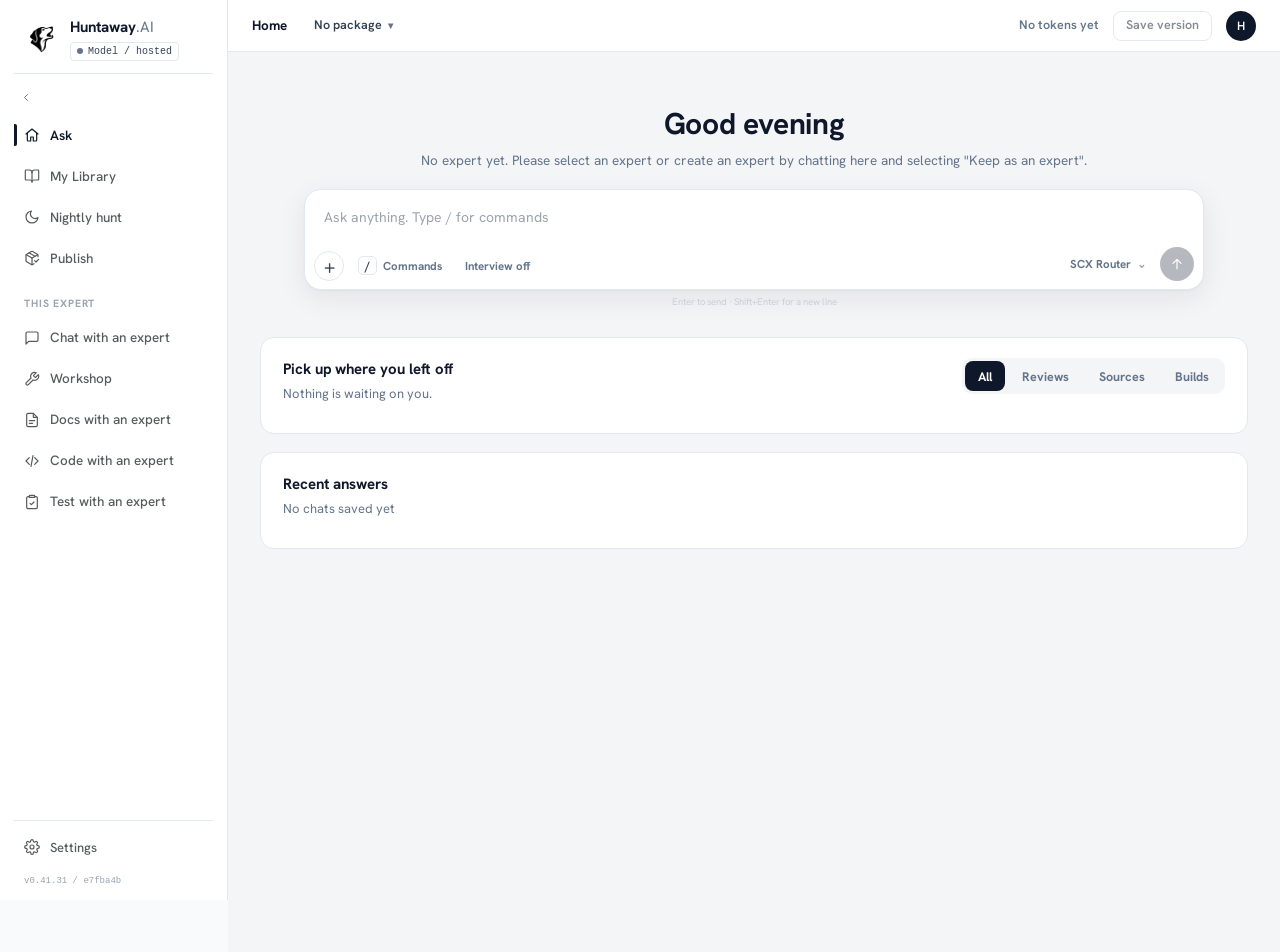
==== commit d216e65d: "deploy hosted chat from e7fba4b6b825d345dd673622c6f28b4a111263d7 ashela/huntaway@e7fba4b6b825d345dd6" ====
--- a/index.html
+++ b/index.html
@@ -10,9 +10,9 @@
     <link rel="preload" as="image" href="./assets/huntaway-mark.png" />
     <link rel="preload" as="image" href="./assets/huntaway-sit.png" />
     <title>Huntaway · Experts</title>
-    <script type="module" crossorigin src="./assets/main-kJpdHwcX.js"></script>
-    <link rel="modulepreload" crossorigin href="./assets/dense-vector-comparison-BPEcI3lt.js">
-    <link rel="stylesheet" crossorigin href="./assets/main-C4LG-ly5.css">
+    <script type="module" crossorigin src="./assets/main-D_RCQib3.js"></script>
+    <link rel="modulepreload" crossorigin href="./assets/bundle-search-CY63ORiJ.js">
+    <link rel="stylesheet" crossorigin href="./assets/main-CalGjl0j.css">
   </head>
   <body>
     <div id="root"></div>
--- a/assets/main-CalGjl0j.css
+++ b/assets/main-CalGjl0j.css
@@ -0,0 +1 @@
+@font-face{font-family:Hanken Grotesk;font-style:normal;font-display:swap;font-weight:400;src:url(./hanken-grotesk-latin-400-normal-BG6hkEXj.woff2) format("woff2"),url(./hanken-grotesk-latin-400-normal-CjyVwvJV.woff) format("woff")}@font-face{font-family:Hanken Grotesk;font-style:normal;font-display:swap;font-weight:500;src:url(./hanken-grotesk-latin-500-normal-DrDcrrxK.woff2) format("woff2"),url(./hanken-grotesk-latin-500-normal-Bo-NxEKf.woff) format("woff")}@font-face{font-family:Hanken Grotesk;font-style:normal;font-display:swap;font-weight:600;src:url(./hanken-grotesk-latin-600-normal-CIXX6EOa.woff2) format("woff2"),url(./hanken-grotesk-latin-600-normal-NEn2C4Q3.woff) format("woff")}@font-face{font-family:Hanken Grotesk;font-style:normal;font-display:swap;font-weight:700;src:url(./hanken-grotesk-latin-700-normal-CeQ8H3UY.woff2) format("woff2"),url(./hanken-grotesk-latin-700-normal-6IGCzoPh.woff) format("woff")}:root{--hz-canvas: #F8FAFC;--hz-surface: #FFFFFF;--hz-surface-sunken: #F4F5F7;--hz-border: #E2E8F0;--hz-border-strong: #CBD5E1;--hz-ink: #0F172A;--hz-ink-muted: #334155;--hz-ink-subtle: #64748B;--hz-ink-faint: #9CA3AF;--hz-accent: #0F172A;--hz-accent-ink: #FFFFFF;--hz-accent-blue: #2563EB;--hz-selected: #E8EEF9;--hz-hover: var(--hz-hover);--hz-warning: #B0450E;--hz-positive: #1F855E;--hz-row-hover: #F1F5F9;--hz-hover-wash: rgba(15, 23, 42, .04);--hz-watch: #8A6A1E;--hz-rail-ink-rest: #575B5E;--hz-accent-soft-bg: #E8EEF9;--hz-accent-soft-border: #C7D7F0;--hz-accent-soft-ink: #1E3A8A;--hz-status-good-text: #8A6A00;--hz-status-good-fill: #B8860B;--hz-status-watch-text: #6B6B70;--hz-status-watch-fill: #B4B4BA;--hz-status-weak-text: #B0450E;--hz-status-weak-fill: #D2673F;--hz-scrim: rgba(2, 6, 23, .55);--hz-scrim-ink: #FFFFFF;--hz-mark-filter: none}:root[data-theme=black]{--hz-canvas: #0B1220;--hz-surface: #101A2B;--hz-surface-sunken: #0E1626;--hz-border: #1E2A40;--hz-border-strong: #2B3B58;--hz-ink: #E9EEF6;--hz-ink-muted: #AEB9CB;--hz-ink-subtle: #7E8CA3;--hz-ink-faint: #5B6880;--hz-accent: #E9EEF6;--hz-accent-ink: #0B1220;--hz-accent-blue: #E9EEF6;--hz-selected: #16233B;--hz-hover: rgba(255, 255, 255, .05);--hz-warning: #E8763B;--hz-positive: #34D399;--hz-watch: #E2B93B;--hz-row-hover: #131F33;--hz-hover-wash: rgba(255, 255, 255, .05);--hz-rail-ink-rest: #7E8CA3;--hz-accent-soft-bg: #16233B;--hz-accent-soft-border: #2B3B58;--hz-accent-soft-ink: #E9EEF6;--hz-status-good-text: #34D399;--hz-status-good-fill: #34D399;--hz-status-watch-text: #E2B93B;--hz-status-watch-fill: #E2B93B;--hz-status-weak-text: #E8763B;--hz-status-weak-fill: #E8763B;--hz-scrim: rgba(0, 0, 0, .72);--hz-scrim-ink: #FFFFFF;--hz-mark-filter: invert(1);color-scheme:dark}*{box-sizing:border-box}html,body{margin:0;padding:0;height:100%}#root{height:100%}body{font-family:Hanken Grotesk,sans-serif;color:var(--hz-ink);background:var(--hz-canvas)}@media(min-width:761px){body.huntaway-app-shell{padding-left:228px;padding-top:52px}body.huntaway-app-shell.huntaway-nav-collapsed{padding-left:64px}.huntaway-nav-collapsed .app-header{width:64px;padding:18px 8px 12px!important}.huntaway-nav-collapsed .app-header-word,.huntaway-nav-collapsed .app-header-tab-label,.huntaway-nav-collapsed .app-header-model,.huntaway-nav-collapsed .app-header-version,.huntaway-nav-collapsed .app-rail-badge,.huntaway-nav-collapsed .app-header-brand-expanded,.huntaway-nav-collapsed .app-header-action-label{display:none!important}.huntaway-nav-collapsed .app-header-brand{margin:0 0 10px;padding:0 0 12px;justify-content:center}.huntaway-nav-collapsed .app-header-brand-tile{display:flex!important}.huntaway-nav-collapsed .app-header-tabs>a,.huntaway-nav-collapsed .app-header-ask>a,.huntaway-nav-collapsed .app-header-action{justify-content:center!important;padding:0!important}.app-header{position:fixed!important;z-index:80;inset:0 auto 0 0;width:228px;min-height:100vh;padding:18px 14px 12px!important;flex-direction:column;align-items:stretch!important;justify-content:flex-start!important;gap:0!important;border-right:1px solid var(--hz-border);border-bottom:0!important;background:var(--hz-surface)}.app-header-main{flex-direction:column;align-items:stretch!important;gap:0!important}.app-header-brand{margin:0 0 12px;padding:0 8px 12px;border-bottom:1px solid var(--hz-border)}.app-header-collapse{display:flex!important;position:static;align-self:flex-start;margin:0 0 6px}.app-header-collapse:hover{background:var(--hz-selected)!important;color:var(--hz-ink)!important}.app-header-tabs{min-width:0;flex-direction:column;align-items:stretch!important;gap:3px!important}.app-header-tabs>a{position:relative;min-height:38px;padding:0 10px!important;display:flex;align-items:center;gap:10px;border-radius:9px;color:var(--hz-rail-ink-rest)!important;font-size:13.5px!important}.app-header-tabs>a:hover,.app-header-ask>a:hover{background:var(--hz-hover);color:var(--hz-ink)!important}.app-header-ask{flex-direction:column;align-items:stretch!important;margin:0;padding:0}.app-header-ask>a{position:relative;min-height:38px;padding:0 10px!important;display:flex;align-items:center;gap:10px;border-radius:9px;color:var(--hz-rail-ink-rest)!important;font-size:13.5px!important}.app-header-ask>a.is-active{color:var(--hz-ink)!important;font-weight:600!important}.app-header-tabs>a.is-active{background:transparent;color:var(--hz-ink)!important;font-weight:600!important}.app-rail-dog{opacity:.55;transition:opacity .15s}.app-rail-dog,.hz-brand-mark,.app-header-brand-tile img,.app-rail-mark-tile img,.hz-chat-launcher-mark img{filter:var(--hz-mark-filter)}.app-header-tabs>a:hover .app-rail-dog{opacity:.85}.app-header-tabs>a.is-active .app-rail-dog{opacity:1}.app-header-actions{margin-top:auto;padding-top:8px;border-top:1px solid var(--hz-border);flex-direction:column;align-items:stretch!important;gap:3px!important}.app-header-actions>div{width:100%}.app-header-action{position:relative;width:100%!important;min-height:36px;padding:0 10px!important;display:flex!important;align-items:center;justify-content:flex-start!important;gap:9px;border-radius:8px!important;background:transparent!important;color:var(--hz-rail-ink-rest)!important;font-size:13px!important;text-decoration:none}.app-header-action:hover{background:var(--hz-hover)!important;color:var(--hz-ink)!important}.app-header-action.is-active{background:transparent!important;color:var(--hz-ink)!important;font-weight:600!important}.app-header-action-label{display:inline}.app-top-bar{position:fixed;z-index:70;top:0;right:0;left:228px;height:52px;display:flex;align-items:center;gap:14px;padding:0 20px;background:var(--hz-surface);border-bottom:1px solid var(--hz-border)}.huntaway-nav-collapsed .app-top-bar{left:64px}}@media(max-width:760px){body.huntaway-app-shell{padding-left:0}.app-header-action-label{display:none!important}.app-top-bar{position:static;left:auto}}a{color:var(--hz-ink);text-decoration:none}button,input,textarea,select{font-family:inherit}@keyframes hzRise{0%{opacity:0;transform:translateY(8px)}to{opacity:1;transform:none}}@keyframes hzPanel{0%{opacity:0;transform:translate(16px)}to{opacity:1;transform:none}}.hz-btn-spinner{width:12px;height:12px;flex:none;display:inline-block;border:2px solid currentColor;border-right-color:transparent;border-radius:50%;opacity:.85;animation:hzSpin .7s linear infinite}@keyframes hzSpin{to{transform:rotate(360deg)}}@media(prefers-reduced-motion:reduce){.hz-btn-spinner{animation-duration:2.4s}}@keyframes hzFade{0%{opacity:0}to{opacity:1}}@keyframes hzBlink{0%,to{opacity:1}50%{opacity:0}}@keyframes hzPop{0%{opacity:0;transform:translateY(6px) scale(.98)}to{opacity:1;transform:none}}@keyframes hzShimmer{0%{background-position:-420px 0}to{background-position:420px 0}}.hg-skel-card{border:1px solid var(--hz-border);border-radius:16px;padding:18px;background:var(--hz-surface);animation:hzPop .5s ease both}.hg-skel-head{display:flex;align-items:center;gap:14px}.hg-skel-ring{width:40px;height:40px;border-radius:50%;flex-shrink:0}.hg-skel-line,.hg-skel-ring,.hg-skel-pill{background:linear-gradient(90deg,var(--hz-surface-sunken) 0%,var(--hz-border) 20%,var(--hz-surface-sunken) 40%,var(--hz-surface-sunken) 100%);background-size:840px 100%;animation:hzShimmer 1.5s ease-in-out infinite;border-radius:6px}.hg-skel-line{height:10px}.hg-skel-foot{display:flex;gap:8px;margin-top:16px}.hg-skel-pill{width:64px;height:18px;border-radius:9px}@media(prefers-reduced-motion:reduce){.hg-skel-line,.hg-skel-ring,.hg-skel-pill{animation:none}}.source-focus-target{outline:none;scroll-margin-top:18px}.source-guided-path{margin-bottom:22px;border:1px solid var(--hz-border);border-top:2px solid var(--hz-accent-blue);border-radius:12px;background:var(--hz-surface);padding:16px 18px 18px}.source-guided-heading{display:flex;align-items:flex-start;gap:11px}.source-guided-mark{width:30px;height:30px;flex:0 0 30px;display:inline-flex;align-items:center;justify-content:center;color:var(--hz-ink-muted);border:1px solid var(--hz-border);border-radius:8px;background:var(--hz-surface)}.source-guided-heading h2{margin:0 0 3px;font-size:15px;font-weight:700}.source-guided-heading p{margin:0;color:var(--hz-ink-subtle);font-size:12.5px;line-height:1.45}.source-guided-action{min-height:36px;margin:12px 0 0;padding:0 15px;display:inline-flex;align-items:center;gap:7px;border:1px solid var(--hz-ink);border-radius:8px;background:var(--hz-ink);color:var(--hz-surface);font-size:12px;font-weight:650;cursor:pointer}.source-guided-action:hover{background:#000}.source-guided-action:disabled{cursor:default;opacity:.5}.source-guided-message{margin:9px 0 0;color:var(--hz-ink-subtle);font-size:11.5px;line-height:1.4}.source-guided-results{margin-top:14px;border-top:1px solid var(--hz-border)}.source-guided-results-title{padding:10px 0 5px;display:flex;align-items:center;justify-content:space-between;color:var(--hz-ink-muted);font-size:11px;font-weight:700;text-transform:uppercase;letter-spacing:.04em}.source-guided-results-title span{color:var(--hz-ink-faint)}.source-guided-result{display:flex;align-items:center;justify-content:space-between;gap:10px;padding:9px 0;border-bottom:1px solid var(--hz-border)}.source-guided-result>div:first-child{min-width:0}.source-guided-result strong,.source-guided-result span{display:block;overflow:hidden;text-overflow:ellipsis;white-space:nowrap}.source-guided-result strong{font-size:11.5px;font-weight:650}.source-guided-result span{margin-top:2px;color:var(--hz-ink-faint);font-size:10.5px}.source-guided-result-actions{flex-shrink:0;display:flex;gap:4px}.source-guided-result-actions button{height:26px;padding:0 8px;border:1px solid var(--hz-border-strong);border-radius:7px;background:var(--hz-surface);color:var(--hz-ink-muted);font-size:11px;font-weight:600;cursor:pointer}.source-guided-result-actions button:first-child{border-color:var(--hz-accent-blue);color:var(--hz-accent-blue)}.source-guided-more{margin:8px 0 0;color:var(--hz-ink-faint);font-size:10.5px}.source-add-own{margin-top:14px;border-top:1px solid var(--hz-border);padding-top:10px}.source-add-own summary{width:fit-content;color:var(--hz-ink-muted);font-size:11.5px;font-weight:650;cursor:pointer;list-style:none}.source-add-own summary::-webkit-details-marker{display:none}.source-add-own summary:before{content:"+";margin-right:6px;color:var(--hz-accent-blue)}.source-add-own[open] summary:before{content:"-"}::-webkit-scrollbar{width:9px}::-webkit-scrollbar-thumb{background:var(--hz-border);border-radius:5px}.hg-app{height:100vh;display:flex;flex-direction:column;background:var(--hz-surface)}.hg-header{flex-shrink:0;display:flex;align-items:center;justify-content:space-between;gap:18px;padding:8px 20px;border-bottom:1px solid var(--hz-border)}.hg-brand{display:flex;align-items:center;gap:20px;min-width:0}.hg-logo{display:flex;align-items:center;gap:10px;text-decoration:none;color:inherit;flex-shrink:0}.hg-logo img{height:30px;width:30px;object-fit:contain;display:block}.hg-wordmark{font-family:Hanken Grotesk,sans-serif;font-size:18px;font-weight:600;letter-spacing:-.01em}.hg-divider-v{width:1px;height:20px;background:var(--hz-border);flex-shrink:0}.hg-section-label{font-size:13px;font-weight:600;color:var(--hz-ink)}.hg-nav{display:flex;align-items:center;gap:8px;flex-shrink:0}.hg-iconbtn{display:inline-flex;align-items:center;justify-content:center;width:30px;height:30px;border-radius:8px;color:var(--hz-ink-subtle);text-decoration:none;cursor:pointer;background:none;border:none;transition:all .15s}.hg-iconbtn:hover{background:var(--hz-hover-wash);color:var(--hz-ink)}.hg-navlink-compact{display:inline-flex;align-items:center;gap:5px;height:30px;padding:0 6px;color:var(--hz-ink-subtle);text-decoration:none;font-size:12px;font-weight:600}.hg-navlink-compact:hover{color:var(--hz-ink)}.hg-avatar{width:30px;height:30px;border-radius:50%;background:var(--hz-ink);color:var(--hz-surface);display:flex;align-items:center;justify-content:center;font-size:12px;font-weight:600}.hg-body{flex:1;min-height:0;position:relative;display:flex}.hg-scroll{flex:1;min-width:0;overflow-y:auto;overflow-x:hidden}.hg-container{max-width:1120px;margin:0 auto;padding:22px 30px 90px;animation:hzRise .4s ease both}.hg-masthead{display:flex;flex-direction:column;gap:16px;margin-bottom:22px}.hg-toolbar-heading{width:100%;display:flex;align-items:end;justify-content:space-between;gap:20px}.hg-titlewrap{display:flex;align-items:end;gap:12px;min-width:0}.hg-eyebrow{display:block;margin-bottom:4px;color:var(--hz-ink-faint);font-size:9.5px;font-weight:800;letter-spacing:.1em;text-transform:uppercase}.hg-title{font-family:Hanken Grotesk,sans-serif;font-weight:500;font-size:25px;letter-spacing:-.01em;margin:0;line-height:1}.hg-summary{font-size:12.5px;color:var(--hz-ink-faint);white-space:nowrap}.hg-toolbar-actions,.hg-toolbar-controls{display:flex;align-items:center;gap:9px}.hg-toolbar-controls{width:100%}.hg-toolbar-controls .hg-search{max-width:390px}.hg-search{position:relative;flex:1;min-width:170px;max-width:280px}.hg-search svg{position:absolute;left:11px;top:50%;transform:translateY(-50%)}.hg-search-input{width:100%;height:34px;padding:0 40px 0 31px;border-radius:9px;border:1px solid var(--hz-border);background:var(--hz-canvas);font-family:inherit;font-size:13px;color:var(--hz-ink);outline:none;transition:border-color .15s}.hg-search-input:focus{border-color:var(--hz-ink)}.hg-kbd{position:absolute;right:10px;top:50%;transform:translateY(-50%);font-size:11px;color:var(--hz-ink-faint);border:1px solid var(--hz-border);border-radius:5px;padding:1px 5px;background:var(--hz-surface)}.hg-select{width:138px}.hg-viewtoggle{display:flex;border:1px solid var(--hz-border);border-radius:9px;overflow:hidden}.hg-viewbtn{width:34px;height:32px;display:flex;align-items:center;justify-content:center;border:none;cursor:pointer;transition:all .15s;background:var(--hz-canvas);color:var(--hz-ink-faint)}.hg-viewbtn.is-active{background:var(--hz-ink);color:var(--hz-surface)}.hg-spacer{flex:1}.hg-importexpert{display:inline-flex;align-items:center;gap:8px;height:32px;padding:0 10px;border-radius:7px;border:1px solid var(--hz-border-strong);background:var(--hz-surface);color:var(--hz-ink-muted);text-decoration:none;font-size:12px;font-weight:600;white-space:nowrap;transition:border-color .15s,color .15s}.hg-importexpert:hover{border-color:var(--hz-ink);color:var(--hz-ink)}.hg-newexpert{display:inline-flex;align-items:center;justify-content:center;height:34px;padding:0 15px;border-radius:8px;border:1px solid var(--hz-ink);background:var(--hz-ink);color:var(--hz-surface);text-decoration:none;font-size:12.5px;font-weight:700;white-space:nowrap;transition:background .15s}.hg-newexpert:hover{background:#000}.hg-grid{display:grid;grid-template-columns:repeat(auto-fill,minmax(330px,1fr));gap:14px}.hg-card{border:1px solid var(--hz-border);border-radius:12px;background:var(--hz-surface);padding:16px 17px 14px;display:flex;flex-direction:column;min-width:0}.hg-card.is-attention{border-color:var(--hz-border)}.hg-card.is-selected{border-color:var(--hz-ink)}.hg-card-head{display:flex;align-items:center;gap:14px}.hg-card-meta{flex:1;min-width:0}.hg-card-cat{font-size:10px;font-weight:700;letter-spacing:.1em;text-transform:uppercase;color:var(--hz-ink-faint)}.hg-card-name{display:block;max-width:100%;padding:0;border:none;background:none;text-align:left;font-family:Hanken Grotesk,sans-serif;font-size:19.5px;font-weight:500;letter-spacing:-.01em;color:var(--hz-ink);line-height:1.2;margin:2px 0 0;cursor:pointer;overflow:hidden;text-overflow:ellipsis;white-space:nowrap}.hg-card-name:hover{color:#000}.hg-menu{position:relative;flex-shrink:0}.hg-menu-btn{width:26px;height:26px;border-radius:7px;border:none;background:none;color:var(--hz-ink-faint);font-size:15px;line-height:1;cursor:pointer;transition:all .15s}.hg-menu-btn:hover{background:var(--hz-hover-wash);color:var(--hz-ink)}.hg-menu-pop{position:absolute;top:calc(100% + 4px);right:0;z-index:50;min-width:180px;background:var(--hz-surface);border:1px solid var(--hz-border);border-radius:10px;box-shadow:0 10px 26px #14141a1f;padding:5px}.hg-menu-item{display:block;width:100%;text-align:left;padding:8px 11px;border-radius:7px;border:none;background:none;font-family:inherit;font-size:13px;color:var(--hz-ink);cursor:pointer}.hg-menu-item:hover{background:var(--hz-hover-wash)}.hg-menu-item.is-danger{color:var(--hz-warning)}.hw-select{position:relative;min-width:0}.hw-select-trigger{width:100%;height:34px;display:flex;align-items:center;justify-content:space-between;gap:12px;border:1px solid var(--hz-border-strong);border-radius:7px;padding:0 10px 0 12px;background:var(--hz-canvas);color:var(--hz-ink);font:500 12.5px/1 Hanken Grotesk,sans-serif;text-align:left;cursor:pointer}.hw-select-trigger:hover,.hw-select-trigger:focus-visible{border-color:var(--hz-ink);outline:none}.hw-select-chevron{display:flex;align-items:center;color:var(--hz-ink-subtle);transition:transform .15s ease}.hw-select:has(.hw-select-menu) .hw-select-chevron{transform:rotate(180deg)}.hw-select-menu{position:absolute;z-index:120;top:calc(100% + 4px);left:0;min-width:100%;width:max-content;max-width:320px;padding:4px 0;border:1px solid var(--hz-border-strong);border-radius:7px;background:var(--hz-surface);box-shadow:0 10px 24px #17171a1f}.hw-select-option{position:relative;width:100%;min-height:32px;display:flex;align-items:center;border:0;border-radius:0;padding:7px 12px;background:var(--hz-surface);color:var(--hz-ink-muted);font:500 12.5px/1.25 Hanken Grotesk,sans-serif;text-align:left;cursor:pointer}.hw-select-option:hover,.hw-select-option:focus-visible{background:var(--hz-hover-wash);outline:none}.hw-select-option.is-selected{background:var(--hz-selected);color:var(--hz-ink);font-weight:700}.hw-select-option.is-selected:before{content:"";position:absolute;left:0;top:6px;bottom:6px;width:3px;background:var(--hz-accent-blue)}.hg-sort-select{width:210px}.working-document-select{width:min(220px,28vw)}.working-document-select .hw-select-trigger>span:first-child{min-width:0;flex:1;overflow:hidden;text-overflow:ellipsis;white-space:nowrap}.working-create-select{width:100px}@keyframes workingRailIn{0%{opacity:0;transform:translate(-10px)}to{opacity:1;transform:translate(0)}}.working-assistant{animation:workingRailIn .16s ease-out;box-shadow:8px 0 22px #17171a09}.working-assistant-prompts{display:grid;gap:0;margin-top:18px;border-top:1px solid var(--hz-border)}.working-assistant-prompts button{min-height:42px;border:0;border-bottom:1px solid var(--hz-border);padding:8px 2px;background:transparent;color:var(--hz-ink);font:650 12px/1.35 Hanken Grotesk,sans-serif;text-align:left;cursor:pointer}.working-assistant-prompts button:after{content:"›";float:right;color:var(--hz-ink-faint)}.working-assistant-prompts button:hover{color:var(--hz-accent-blue)}.working-document-command-menu{position:absolute;z-index:20;right:12px;bottom:calc(100% + 6px);left:12px;overflow:hidden;border:1px solid var(--hz-border-strong);border-radius:8px;background:var(--hz-surface);box-shadow:0 12px 28px #17171a1f}.working-document-command-menu button{width:100%;display:grid;grid-template-columns:72px minmax(0,1fr);gap:8px;align-items:center;border:0;border-bottom:1px solid var(--hz-border);padding:10px 11px;background:var(--hz-surface);color:var(--hz-ink);font:600 12px/1.3 Hanken Grotesk,sans-serif;text-align:left;cursor:pointer}.working-document-command-menu button:last-child{border-bottom:0}.working-document-command-menu button:hover,.working-document-command-menu button:focus-visible{background:var(--hz-hover-wash);outline:none}.working-document-command-menu code{color:var(--hz-accent-blue);font:600 11px/1 IBM Plex Mono,monospace}.working-start-composer{position:relative;width:min(100%,760px);margin:36px auto 0;padding:10px 12px;border:1px solid var(--hz-border-strong);border-radius:12px;background:var(--hz-surface);box-shadow:0 12px 28px #17171a0f}.working-start-composer textarea{display:block;width:100%;min-height:52px;resize:none;border:0;outline:0;padding:4px 2px;background:transparent;color:var(--hz-ink);font:13px/1.45 Hanken Grotesk,sans-serif}.working-start-composer>div:last-child{display:flex;align-items:center;gap:8px;color:var(--hz-ink-subtle);font:600 11px/1 Hanken Grotesk,sans-serif}.working-start-composer>div:last-child button{width:24px;height:24px;border:1px solid var(--hz-border-strong);border-radius:50%;background:var(--hz-surface);color:var(--hz-ink);font:600 14px/1 IBM Plex Mono,monospace;cursor:pointer}.working-start-recent{overflow-y:auto;border-left:1px solid var(--hz-border);background:var(--hz-canvas);padding:34px 20px}.working-start-recent-heading{display:flex;align-items:center;justify-content:space-between;gap:12px;padding-bottom:14px;border-bottom:1px solid var(--hz-border)}.working-start-recent-heading strong{font:500 20px/1.1 Hanken Grotesk,sans-serif}.working-start-recent-heading button{border:0;background:transparent;color:var(--hz-ink-subtle);font:600 11px/1 Hanken Grotesk,sans-serif;cursor:pointer}.working-start-recent>div:last-child>button{display:block;width:100%;border:0;border-bottom:1px solid var(--hz-border);padding:13px 2px;background:transparent;color:var(--hz-ink);text-align:left;cursor:pointer}.working-start-recent>div:last-child>button:hover{color:var(--hz-accent-blue)}.working-start-recent>div:last-child span,.working-start-recent>div:last-child small{display:block;overflow:hidden;text-overflow:ellipsis;white-space:nowrap}.working-start-recent>div:last-child span{font:650 12px/1.35 Hanken Grotesk,sans-serif}.working-start-recent>div:last-child small,.working-start-recent p{margin-top:3px;color:var(--hz-ink-faint);font:11px/1.35 Hanken Grotesk,sans-serif}@media(max-width:820px){.working-start-shell{grid-template-columns:1fr!important}.working-start-recent{display:none}}.working-empty-document{min-height:360px;display:flex;flex-direction:column;justify-content:center;border-top:1px solid var(--hz-border);border-bottom:1px solid var(--hz-border);padding:46px 0}.working-empty-document>span{color:var(--hz-accent-blue);font-size:9.5px;font-weight:800;letter-spacing:.09em;text-transform:uppercase}.working-empty-document h2{max-width:540px;margin:8px 0 0;font:500 25px/1.15 Hanken Grotesk,sans-serif}.working-empty-document p{max-width:600px;margin:10px 0 20px;color:var(--hz-ink-subtle);font-size:13px;line-height:1.55}.working-empty-primary{display:flex;flex-wrap:wrap;gap:8px}.working-empty-primary button{min-height:34px;border:1px solid var(--hz-ink);border-radius:7px;padding:0 12px;background:var(--hz-ink);color:var(--hz-surface);font-size:12px;font-weight:700;cursor:pointer}.working-empty-primary button+button{border-color:var(--hz-border-strong);background:var(--hz-surface);color:var(--hz-ink)}.working-empty-insert{display:flex;align-items:center;flex-wrap:wrap;gap:6px;margin-top:26px}.working-empty-insert span{margin-right:4px;color:var(--hz-ink-faint);font-size:10.5px}.working-empty-insert button,.working-insert-bar button{border:0!important;border-bottom:1px solid var(--hz-border-strong)!important;border-radius:0!important;padding:4px 1px!important;background:transparent!important;color:var(--hz-rail-ink-rest);font-size:11.5px;cursor:pointer}.working-empty-insert button:hover,.working-insert-bar button:hover{border-bottom-color:var(--hz-ink)!important;color:var(--hz-ink)}.working-insert-bar{align-items:center;flex-wrap:wrap}.working-insert-bar:before{content:"Insert";margin-right:5px;color:var(--hz-ink-faint);font-size:10.5px}.working-context-panel{animation:workingContextIn .16s ease-out;box-shadow:-8px 0 22px #17171a06}@keyframes workingContextIn{0%{opacity:0;transform:translate(10px)}to{opacity:1;transform:translate(0)}}.working-context-header{min-height:46px;display:flex;align-items:center;justify-content:space-between;gap:10px;border-bottom:1px solid var(--hz-border);padding:7px 12px 7px 14px}.working-context-header strong{display:block;font-size:12.5px}.working-context-header span{display:block;margin-top:1px;color:var(--hz-ink-faint);font-size:10.5px}.working-context-header>button{width:26px;height:26px;border:0;border-radius:5px;background:transparent;color:var(--hz-ink-subtle);font-size:18px;cursor:pointer}.working-context-header>button:hover{background:var(--hz-hover-wash);color:var(--hz-ink)}.working-context-tabs{display:grid;grid-template-columns:repeat(3,minmax(0,1fr));border-bottom:1px solid var(--hz-border);padding:0 10px}.working-context-tabs button{min-width:0;border:0;border-bottom:2px solid transparent;padding:9px 4px 7px;background:transparent;color:var(--hz-ink-subtle);font:650 11px/1.2 Hanken Grotesk,sans-serif;cursor:pointer}.working-context-tabs button.is-active{border-bottom-color:var(--hz-ink);color:var(--hz-ink)}.working-context-tabs button span{margin-left:3px;color:var(--hz-ink-faint);font-size:9.5px;font-weight:500}.working-context-content{flex:1;min-height:0;overflow-y:auto;padding:10px}.working-outline-list,.working-context-sources{display:grid;gap:2px}.working-outline-list>button,.working-context-sources>button{width:100%;display:grid;grid-template-columns:22px minmax(0,1fr);gap:8px;border:0;border-radius:5px;padding:8px;background:transparent;color:var(--hz-ink);font-family:inherit;text-align:left;cursor:pointer}.working-outline-list>button:hover,.working-outline-list>button.is-selected,.working-context-sources>button:hover{background:var(--hz-hover-wash)}.working-outline-list>button>span:first-child,.working-context-sources>button>span:first-child{color:var(--hz-ink-faint);font-size:10.5px;font-variant-numeric:tabular-nums;line-height:1.35}.working-outline-list strong,.working-context-sources strong{display:-webkit-box;overflow:hidden;font-size:11.5px;line-height:1.35;-webkit-box-orient:vertical;-webkit-line-clamp:2}.working-outline-list small,.working-context-sources small{display:block;margin-top:2px;color:var(--hz-ink-faint);font-size:10px;line-height:1.3}.working-outline-list>p,.working-context-assets>p,.working-context-sources>p{margin:10px 6px;color:var(--hz-ink-subtle);font-size:11.5px;line-height:1.5}.working-context-assets{display:grid;gap:6px}.working-context-assets article{display:flex;align-items:flex-start;justify-content:space-between;gap:10px;border-bottom:1px solid var(--hz-border);padding:9px 7px 10px}.working-context-assets article strong{display:block;font-size:11.5px;line-height:1.35}.working-context-assets article span{display:block;margin-top:2px;color:var(--hz-ink-faint);font-size:10px}.working-context-assets article>button,.working-context-asset-actions button{border:0;padding:2px 0;background:transparent;color:var(--hz-ink-subtle);font-family:inherit;font-size:10.5px;cursor:pointer}.working-context-asset-actions{display:grid;flex-shrink:0;gap:3px;text-align:right}.working-context-asset-actions button:first-child{color:var(--hz-accent-blue);font-weight:700}.working-evidence-panel{width:360px!important}@media(max-width:1180px){.working-shell.has-assistant.has-context{grid-template-columns:320px minmax(0,1fr)!important}.working-shell.has-context:not(.has-assistant){grid-template-columns:minmax(0,1fr)!important}.working-context-panel{position:fixed;z-index:55;top:44px;right:0;bottom:0;width:min(320px,92vw);border-left:1px solid var(--hz-border);box-shadow:-14px 0 30px #17171a1f}}@media(max-width:820px){.working-context-panel{top:0}.working-evidence-panel{width:min(360px,92vw)!important}}.library-page{height:100vh;display:flex;flex-direction:column;overflow:hidden;background:var(--hz-surface);color:var(--hz-ink)}.library-scroll{flex:1;min-height:0;overflow-y:auto}.library-content{max-width:1240px;margin:0 auto;padding:28px 34px 100px}.library-welcome{padding:2px 0 18px}.library-welcome>span{color:var(--hz-ink-faint);font-size:10px;font-weight:800;letter-spacing:.1em;text-transform:uppercase}.library-welcome h1{margin:4px 0 0;font:500 32px/1.1 Hanken Grotesk,sans-serif;letter-spacing:-.015em}.library-welcome p{margin:6px 0 0;color:var(--hz-ink-subtle);font-size:13px;line-height:1.45}.library-eyebrow{display:block;margin-bottom:5px;color:var(--hz-ink-faint);font-size:10px;font-weight:800;letter-spacing:.1em;text-transform:uppercase}.library-filter-row{display:flex;align-items:center;gap:18px;margin:10px 0 26px}.library-filter{min-width:0;flex:1;display:flex;align-items:center;gap:5px;overflow-x:auto;scrollbar-width:none}.library-filter::-webkit-scrollbar{display:none}.library-filter button{flex-shrink:0;display:inline-flex;align-items:center;gap:7px;border:1px solid transparent;border-radius:7px;padding:7px 10px;background:var(--hz-surface);color:var(--hz-ink-subtle);font:600 12px/1.2 Hanken Grotesk,sans-serif;cursor:pointer}.library-filter button.is-active{background:var(--hz-ink);color:var(--hz-surface);font-weight:700}.library-filter button span:last-child{opacity:.65;font:500 10.5px/1.2 Hanken Grotesk,sans-serif;font-variant-numeric:tabular-nums}.library-home-topline{margin-bottom:28px}.library-home-topline.has-builder{display:grid;grid-template-columns:minmax(0,1fr) 260px;align-items:end;gap:20px}.library-home-topline>.library-workspace-map{margin-bottom:0}.library-improvement-digest{min-width:0}.library-improvement-digest>header{display:flex;align-items:baseline;justify-content:space-between;gap:10px;margin:0 0 9px}.library-improvement-digest>header>span{color:var(--hz-ink);font-size:9.5px;font-weight:800;letter-spacing:.08em;text-transform:uppercase}.library-improvement-digest>header>small{color:var(--hz-ink-subtle);font-size:10px;white-space:nowrap}.library-improvement-digest>a{min-height:86px;display:flex;flex-direction:column;justify-content:center;overflow:hidden;border:1px solid var(--hz-border);border-radius:10px;padding:12px 14px;background:var(--hz-canvas);color:var(--hz-ink);text-decoration:none}.library-improvement-digest>a:hover{border-color:var(--hz-border-strong);background:var(--hz-hover-wash)}.library-improvement-digest>a>strong{display:block;overflow:hidden;font-size:12px;text-overflow:ellipsis;white-space:nowrap}.library-improvement-digest>a>p{display:-webkit-box;margin:4px 0 0;overflow:hidden;color:var(--hz-ink-subtle);font-size:10.5px;line-height:1.35;-webkit-box-orient:vertical;-webkit-line-clamp:3}.library-expert-builder{min-width:0}.library-expert-builder>header{display:flex;align-items:baseline;min-height:17px;margin:0 0 9px}.library-expert-builder>header>span{color:var(--hz-ink);font-size:9.5px;font-weight:800;letter-spacing:.08em;text-transform:uppercase}.library-expert-builder>a{min-height:86px;display:grid;grid-template-columns:58px minmax(0,1fr);align-items:center;gap:10px;overflow:hidden;border:1px solid var(--hz-border);border-radius:10px;padding:10px 12px;background:var(--hz-surface);color:var(--hz-ink);text-decoration:none}.library-expert-builder>a:hover{border-color:var(--hz-border-strong);background:var(--hz-hover-wash)}.library-expert-builder>a>img{width:52px;height:52px;object-fit:contain}.library-expert-builder strong{display:block;font-size:12px}.library-expert-builder p{margin:4px 0 0;color:var(--hz-ink-subtle);font-size:10.5px;line-height:1.35}.library-workspace-map{margin-bottom:0}.library-workspace-map>header,.library-recent-work>header,.library-row-name{padding:1px 4px;margin:-1px -4px;transition:background .12s}.library-row-name:hover{background:var(--hz-hover-wash)}.library-row-name:focus-visible{outline:2px solid var(--hz-accent-blue);outline-offset:1px}.library-row{transition:background .12s,border-color .12s}.library-row:hover:not(.is-current){background:var(--hz-hover-wash)!important;border-color:var(--hz-border)!important}.library-row-tool{transition:background .12s,border-color .12s,color .12s}.library-row-tool:hover{background:var(--hz-surface-sunken)!important;border-color:var(--hz-border-strong)!important;color:var(--hz-ink)!important}.library-row-tool:focus-visible{outline:2px solid var(--hz-accent-blue);outline-offset:1px}.library-row-tool-danger:hover{border-color:var(--hz-warning)!important;color:var(--hz-warning)!important}.library-icon-edit{position:absolute;top:0;right:0;bottom:0;left:0;display:flex;align-items:center;justify-content:center;border:0;border-radius:10px;padding:0;cursor:pointer;background:var(--hz-scrim);color:var(--hz-scrim-ink);font-size:17px;font-weight:600;line-height:1;opacity:0;transition:opacity .12s}.library-icon-edit:hover,.library-icon-edit:focus-visible{opacity:1}.library-icon-pop{position:absolute;top:46px;left:0;z-index:30;width:250px;border:1px solid var(--hz-border);border-radius:10px;background:var(--hz-surface);box-shadow:0 12px 30px #0f172a29;padding:10px;display:flex;flex-direction:column;gap:8px}.library-icon-pop-actions{display:flex;flex-wrap:wrap;gap:6px}.library-icon-pop-actions>button{padding:6px 10px;border:1px solid var(--hz-border);border-radius:7px;background:var(--hz-surface);font:inherit;font-size:12px;font-weight:650;color:var(--hz-ink-muted);cursor:pointer}.library-icon-pop-actions>button:hover:not(:disabled){border-color:var(--hz-ink);color:var(--hz-ink)}.library-icon-pop-actions>button:disabled{opacity:.55;cursor:default}.library-icon-pop-error{font-size:11.5px;line-height:1.4;color:var(--hz-warning)}.library-icon-pop-grid{display:flex;flex-wrap:wrap;gap:5px}.library-icon-pop-grid>button{width:32px;height:32px;display:inline-flex;align-items:center;justify-content:center;border:1px solid var(--hz-border);border-radius:8px;background:var(--hz-surface);color:var(--hz-ink-muted);cursor:pointer}.library-icon-pop-grid>button:hover{border-color:var(--hz-ink);color:var(--hz-ink)}.library-icon-pop-grid>button.is-on{background:var(--hz-ink);border-color:var(--hz-ink);color:var(--hz-surface)}.library-expert-glance>header,.library-start-panel>header{display:flex;align-items:baseline;justify-content:space-between;gap:16px;margin-bottom:8px}.library-workspace-map>header>span,.library-recent-work>header>span,.library-expert-glance>header>span,.library-start-panel>header>span{font-size:11px;font-weight:800;letter-spacing:.07em;text-transform:uppercase}.library-workspace-map>header button,.library-recent-work>header button,.library-expert-glance>header a{border:0;padding:0;background:transparent;color:var(--hz-ink-subtle);font:650 11px/1.2 Hanken Grotesk,sans-serif;text-decoration:none;cursor:pointer}.library-workspace-map>header button:hover,.library-recent-work>header button:hover,.library-expert-glance>header a:hover{color:var(--hz-ink)}.library-workspace-map>div{display:grid;grid-template-columns:repeat(4,minmax(0,1fr));gap:8px}.library-workspace-map>div>button{min-width:0;min-height:86px;display:grid;grid-template-columns:36px minmax(0,1fr) auto;align-items:center;gap:11px;padding:13px;border:1px solid var(--hz-border);border-radius:10px;background:var(--hz-canvas);color:var(--hz-ink);font-family:inherit;text-align:left;cursor:pointer}.library-workspace-map>div>button:hover{border-color:var(--hz-border-strong);background:var(--hz-hover-wash)}.library-category-icon{width:34px;height:34px;display:grid;place-items:center;border-radius:8px;background:var(--hz-surface-sunken);color:var(--hz-ink-muted)}.library-category-icon.is-chat{background:var(--hz-surface-sunken);color:var(--hz-ink-muted)}.library-category-icon.is-diagram{background:var(--hz-selected);color:var(--hz-ink-muted)}.library-category-icon.is-analysis{background:var(--hz-surface-sunken);color:var(--hz-ink-subtle)}.library-workspace-map>div>button>span:nth-child(2){min-width:0}.library-workspace-map strong{display:block;overflow:hidden;font-size:12.5px;text-overflow:ellipsis;white-space:nowrap}.library-workspace-map small{display:block;margin-top:4px;overflow:hidden;color:var(--hz-ink-subtle);font-size:10.5px;text-overflow:ellipsis;white-space:nowrap}.library-workspace-map b{color:var(--hz-ink);font:500 22px/1 Hanken Grotesk,sans-serif}.library-dashboard-grid{display:grid;grid-template-columns:minmax(0,1.2fr) minmax(360px,.8fr);gap:24px;margin-bottom:30px}.library-recent-work.is-full{margin-bottom:20px}.library-recent-work>div,.library-expert-glance>div{display:grid;gap:6px;overflow:visible}.library-recent-work>div>a{min-height:58px;display:grid;grid-template-columns:86px minmax(0,1fr) auto;align-items:center;gap:12px;padding:9px 12px;border:1px solid transparent;border-radius:9px;background:var(--hz-canvas);color:var(--hz-ink);text-decoration:none}.library-recent-work>div>a:hover{border-color:var(--hz-border);background:var(--hz-hover-wash)}.library-work-kind{font-size:9px;font-weight:800;letter-spacing:.06em;text-transform:uppercase}.library-work-kind.is-chat,.library-work-kind.is-diagram{color:var(--hz-ink-muted)}.library-work-kind.is-analysis{color:var(--hz-ink-subtle)}.library-recent-work>div>a>span:nth-child(2){min-width:0}.library-recent-work strong{display:block;overflow:hidden;font-size:12.5px;text-overflow:ellipsis;white-space:nowrap}.library-recent-work small{display:block;margin-top:3px;overflow:hidden;color:var(--hz-ink-subtle);font-size:10.5px;text-overflow:ellipsis;white-space:nowrap}.library-recent-work time{color:var(--hz-ink-subtle);font-size:10.5px;white-space:nowrap}.library-expert-glance>div>button{width:100%;min-height:58px;display:grid;grid-template-columns:36px minmax(0,1fr) 44px;align-items:center;gap:10px;padding:8px 12px;border:1px solid transparent;border-radius:9px;background:var(--hz-canvas);color:var(--hz-ink);font-family:inherit;text-align:left;cursor:pointer}.library-expert-glance>div>button:hover{border-color:var(--hz-border);background:var(--hz-hover-wash)}.library-expert-glance>div>button>span:nth-child(2){min-width:0}.library-expert-glance strong{display:block;overflow:hidden;font-size:12.5px;text-overflow:ellipsis;white-space:nowrap}.library-expert-glance small{display:block;margin-top:3px;overflow:hidden;color:var(--hz-ink-subtle);font-size:10.5px;font-weight:500;text-overflow:ellipsis;white-space:nowrap}.library-expert-glance small b{color:var(--hz-ink-subtle);font-weight:750}.library-expert-score{color:var(--hz-ink);font:600 13px/1.1 Hanken Grotesk,sans-serif;text-align:right}.library-expert-score small{margin-top:1px;font-size:9px;text-align:right}.library-expert-glance>div>p{margin:0;padding:18px;color:var(--hz-ink-faint);font-size:11.5px}.library-nightly-log{border:1px solid var(--hz-border);border-radius:9px;background:var(--hz-canvas)}.library-nightly-log summary{min-height:44px;display:grid;grid-template-columns:auto minmax(0,1fr) auto;align-items:center;gap:12px;padding:0 13px;list-style:none;cursor:pointer}.library-nightly-log summary::-webkit-details-marker{display:none}.library-nightly-log summary>span{font-size:11px;font-weight:800;letter-spacing:.07em;text-transform:uppercase}.library-nightly-log summary>small{color:var(--hz-ink-subtle);font-size:11px}.library-nightly-log summary>b{color:var(--hz-rail-ink-rest);font-size:10.5px}.library-nightly-log[open] summary>b{visibility:hidden}.library-nightly-log>div{display:grid;gap:5px;padding:0 7px 7px}.library-nightly-log>div>a{min-height:46px;display:grid;grid-template-columns:58px 150px minmax(0,1fr) auto;align-items:center;gap:12px;padding:7px 8px;border:0;border-radius:7px;color:var(--hz-ink);text-decoration:none}.library-nightly-log>div>a:last-child{border-bottom:0}.library-nightly-log>div>a>span{color:var(--hz-ink-subtle);font-size:9px;font-weight:800;text-transform:uppercase}.library-nightly-log>div>a>strong,.library-nightly-log>div>a>p{overflow:hidden;text-overflow:ellipsis;white-space:nowrap}.library-nightly-log>div>a>strong{font-size:11.5px}.library-nightly-log>div>a>p{margin:0;color:var(--hz-ink-subtle);font-size:11.5px}.library-nightly-log>div>a>time{color:var(--hz-ink-subtle);font-size:10.5px;white-space:nowrap}.library-assets-library .library-expert-filters span{color:var(--hz-ink-faint);font-size:9.5px}.library-empty-line{margin:0;padding:18px 13px;border:1px solid var(--hz-border);border-radius:8px;color:var(--hz-ink-subtle);font-size:11.5px}.library-item-icon.is-chat,.library-item-icon.is-diagram{color:var(--hz-ink-muted);background:var(--hz-surface-sunken)}.library-item-icon.is-analysis{color:var(--hz-ink-subtle);background:var(--hz-surface)}.library-home-work>header{display:flex;align-items:flex-end;justify-content:space-between;gap:18px;margin-bottom:11px}.library-home-work header button,.library-section header button{border:0;border-bottom:1px solid var(--hz-ink-faint);padding:0 0 2px;background:transparent;color:var(--hz-rail-ink-rest);font-size:11.5px;font-weight:650;cursor:pointer}.library-group-tools{min-height:17px;justify-content:flex-end!important;margin-bottom:7px!important}.library-home-grid{display:grid;grid-template-columns:minmax(0,1fr) minmax(0,1fr);gap:38px;margin-bottom:27px}.library-start{display:grid;gap:6px}.library-start>button,.library-start>a{width:100%;min-height:64px;display:grid;grid-template-columns:38px minmax(0,1fr);align-items:center;gap:12px;padding:10px 12px;border:1px solid transparent;border-radius:9px;background:var(--hz-canvas);color:var(--hz-ink);text-align:left;text-decoration:none;cursor:pointer}.library-start>button:hover,.library-start>a:hover{border-color:var(--hz-border);background:var(--hz-hover-wash)}.library-start-icon{width:28px;height:28px;display:grid;place-items:center;color:var(--hz-ink-muted)}.library-huntaway-dog{width:38px;height:38px;overflow:hidden;border-radius:9px;background:var(--hz-surface-sunken)}.library-huntaway-dog img{width:34px;height:34px;object-fit:contain}.library-start>button>span:nth-child(2),.library-start>a>span:nth-child(2){min-width:0}.library-start strong{display:block;font-size:12.5px}.library-start small{display:block;margin-top:3px;overflow:hidden;color:var(--hz-ink-subtle);font-size:11.5px;line-height:1.35}.library-home-experts>header{display:flex;align-items:baseline;justify-content:space-between;gap:15px}.library-home-experts>header a{color:var(--hz-rail-ink-rest);border-bottom:1px solid var(--hz-ink-faint);font-size:11.5px;font-weight:650}.library-home-experts>div{overflow:hidden;border-top:1px solid var(--hz-border);border-bottom:1px solid var(--hz-border)}.library-home-experts>div>button{width:100%;min-height:64px;display:grid;grid-template-columns:32px minmax(0,1fr) auto;align-items:center;gap:12px;padding:9px 4px;border:0;border-bottom:1px solid var(--hz-surface-sunken);background:var(--hz-surface);color:var(--hz-ink);font-family:inherit;text-align:left;cursor:pointer}.library-home-experts>div>button:last-of-type{border-bottom:0}.library-home-experts>div>button:hover{background:var(--hz-hover-wash)}.library-home-expert-mark{width:30px;height:30px;display:grid;place-items:center;border:1px solid var(--hz-border);border-radius:50%;color:var(--hz-ink-muted)}.library-home-experts>div>button>span{min-width:0}.library-home-experts strong{display:block;overflow:hidden;text-overflow:ellipsis;white-space:nowrap;font-size:12.5px}.library-home-experts small{display:block;margin-top:3px;overflow:hidden;text-overflow:ellipsis;white-space:nowrap;color:var(--hz-ink-subtle);font-size:11px}.library-home-experts time{color:var(--hz-ink-subtle);font-size:10.5px;white-space:nowrap}.library-home-experts>div>p{margin:0;padding:18px;color:var(--hz-ink-faint);font-size:11.5px}.library-home-work{margin-bottom:10px}.library-artifact-preview-list{border-top:1px solid var(--hz-border);border-bottom:1px solid var(--hz-border)}.library-artifact-preview-list>a{min-height:58px;display:grid;grid-template-columns:80px minmax(0,1fr) auto;align-items:center;gap:14px;padding:9px 4px;border-bottom:1px solid var(--hz-surface-sunken);color:var(--hz-ink);text-decoration:none}.library-artifact-preview-list>a:last-child{border-bottom:0}.library-artifact-preview-list>a:hover{background:var(--hz-hover-wash)}.library-artifact-preview-list>a>small{color:var(--hz-ink-faint);font-size:9.5px;font-weight:750;letter-spacing:.07em;text-transform:uppercase}.library-artifact-preview-list>a>span{min-width:0}.library-artifact-preview-list strong{display:block;overflow:hidden;text-overflow:ellipsis;white-space:nowrap;font-size:12.5px}.library-artifact-preview-list>a>span>span{display:block;margin-top:3px;overflow:hidden;color:var(--hz-ink-subtle);font-size:11px;text-overflow:ellipsis;white-space:nowrap}.library-artifact-preview-list time{color:var(--hz-ink-subtle);font-size:10.5px;white-space:nowrap}.library-section header{display:grid;grid-template-columns:auto 1fr auto;gap:10px;align-items:baseline;margin-bottom:10px}.library-section h2{margin:0;font:500 20px/1.2 Hanken Grotesk,sans-serif}.library-section header span,.library-section header a{color:var(--hz-ink-faint);font-size:12px;text-decoration:none}.library-main{display:flex;flex-direction:column;gap:30px;min-width:0}.library-expert-library{padding-top:2px}.library-expert-filters{display:flex;align-items:center;gap:13px;margin:-2px 0 13px;overflow-x:auto;scrollbar-width:none}.library-expert-filters::-webkit-scrollbar{display:none}.library-expert-filters button{flex-shrink:0;border:0;border-bottom:1px solid transparent;padding:3px 0 4px;background:none;color:var(--hz-ink-faint);font:600 11.5px/1.2 Hanken Grotesk,sans-serif;cursor:pointer}.library-expert-filters button.is-active{border-bottom-color:var(--hz-ink);color:var(--hz-ink)}.library-expert-grid{display:grid;grid-template-columns:repeat(3,minmax(0,1fr));gap:12px}.library-expert{min-width:0;border:1px solid var(--hz-border);border-radius:8px;padding:14px;color:var(--hz-ink);text-decoration:none}.library-expert:hover{border-color:var(--hz-ink-faint)}.library-expert>div{display:flex;align-items:center;gap:11px;min-width:0}.library-expert>div>span{min-width:0}.library-expert strong{display:block;overflow:hidden;text-overflow:ellipsis;white-space:nowrap;font:500 16px Hanken Grotesk,sans-serif}.library-expert small{display:block;margin-top:2px;color:var(--hz-ink-faint);font-size:11px}.library-expert p{margin:10px 0 0;color:var(--hz-ink-subtle);overflow:hidden;text-overflow:ellipsis;white-space:nowrap;font-size:12px}.library-list{border:1px solid var(--hz-border);border-radius:8px;overflow:hidden}.library-list a{display:grid;grid-template-columns:30px minmax(0,1fr) auto;gap:12px;align-items:center;min-height:52px;padding:8px 14px;border-bottom:1px solid var(--hz-border);color:var(--hz-ink);text-decoration:none}.library-list a:last-child{border-bottom:0}.library-list a:hover{background:var(--hz-hover-wash)}.library-list strong{overflow:hidden;text-overflow:ellipsis;white-space:nowrap;font:600 13px/1.25 Hanken Grotesk,sans-serif}.library-list a>span:last-child{color:var(--hz-ink-faint);font-size:11.5px;white-space:nowrap}.library-item-icon{width:30px;height:30px;display:flex;align-items:center;justify-content:center;border:1px solid var(--hz-border);border-radius:7px}.library-recent-list{margin-top:13px}.library-empty{border:1px solid var(--hz-border);border-radius:8px;padding:24px;text-align:center}.library-empty p{color:var(--hz-ink-subtle);font-size:13px}.library-empty button{min-height:34px;border:1px solid var(--hz-accent-blue);border-radius:7px;padding:0 14px;background:var(--hz-surface);color:var(--hz-accent-blue);font-size:12.5px;font-weight:700;cursor:pointer}.library-muted{color:var(--hz-ink-faint);font-size:13px}.library-artifact-library{min-width:0}.library-artifact-heading{display:flex;align-items:flex-end;justify-content:space-between;gap:24px;margin-bottom:19px}.library-artifact-heading h2{margin:0;font:500 25px/1.15 Hanken Grotesk,sans-serif}.library-artifact-heading p{max-width:700px;margin:6px 0 0;color:var(--hz-ink-subtle);font-size:12.5px;line-height:1.5}.library-artifact-heading>button{height:36px;flex-shrink:0;border:1px solid var(--hz-ink);border-radius:8px;padding:0 14px;background:var(--hz-ink);color:var(--hz-surface);font-size:12px;font-weight:700;cursor:pointer}.library-artifact-tabs{display:flex;align-items:center;gap:22px;border-bottom:1px solid var(--hz-border)}.library-artifact-tabs button{min-height:36px;border:0;border-bottom:2px solid transparent;padding:0 1px;background:transparent;color:var(--hz-ink-subtle);font-size:12px;font-weight:650;cursor:pointer}.library-artifact-tabs button.is-active{border-bottom-color:var(--hz-ink);color:var(--hz-ink)}.library-artifact-tabs span{margin-left:4px;color:var(--hz-ink-faint);font-size:10px;font-weight:600}.library-artifact-toolbar{min-height:64px;display:flex;align-items:center;gap:12px}.library-artifact-toolbar label{display:flex;align-items:center;gap:7px;color:var(--hz-ink-subtle);font-size:11.5px}.library-artifact-toolbar select{height:32px;border:1px solid var(--hz-border);border-radius:7px;padding:0 28px 0 9px;background:var(--hz-surface);color:var(--hz-ink);font-size:11.5px}.library-artifact-count{flex:1;color:var(--hz-ink-faint);font-size:11.5px}.library-view-toggle{display:flex;padding:2px;border:1px solid var(--hz-border);border-radius:7px}.library-view-toggle button{height:26px;border:0;border-radius:5px;padding:0 9px;background:transparent;color:var(--hz-ink-subtle);font-size:10.5px;cursor:pointer}.library-view-toggle button.is-active{background:var(--hz-ink);color:var(--hz-surface)}.library-artifact-table{overflow:hidden;border:1px solid var(--hz-border);border-radius:9px}.library-artifact-table-head,.library-artifact-table>a{display:grid;grid-template-columns:minmax(200px,1.5fr) minmax(130px,1fr) 100px minmax(130px,1fr) 85px;gap:16px;align-items:center}.library-artifact-table-head{min-height:35px;padding:0 14px;background:var(--hz-surface);color:var(--hz-ink-faint);font-size:9.5px;font-weight:750;letter-spacing:.06em;text-transform:uppercase}.library-artifact-table>a{min-height:52px;padding:8px 14px;border-top:1px solid var(--hz-surface-sunken);color:var(--hz-ink);text-decoration:none}.library-artifact-table>a:hover{background:var(--hz-canvas)}.library-artifact-table strong,.library-artifact-table span{overflow:hidden;text-overflow:ellipsis;white-space:nowrap}.library-artifact-table strong{font-size:12.5px}.library-artifact-table span,.library-artifact-table time{color:var(--hz-ink-subtle);font-size:11.5px}.library-artifact-grid{display:grid;grid-template-columns:repeat(4,minmax(0,1fr));gap:12px}.library-artifact-grid>a{min-width:0;border:1px solid var(--hz-border);border-radius:9px;overflow:hidden;color:var(--hz-ink);text-decoration:none}.library-artifact-preview{height:105px;display:grid;place-items:center;background:var(--hz-surface-sunken);color:var(--hz-ink-subtle)}.library-artifact-preview span{font-size:10px;font-weight:750;letter-spacing:.09em;text-transform:uppercase}.library-artifact-grid small,.library-artifact-grid strong,.library-artifact-grid p{display:block;margin-right:12px;margin-left:12px}.library-artifact-grid small{margin-top:10px;color:var(--hz-ink-faint);font-size:9.5px;font-weight:750;text-transform:uppercase}.library-artifact-grid strong{margin-top:4px;overflow:hidden;text-overflow:ellipsis;white-space:nowrap;font-size:12.5px}.library-artifact-grid p{margin-top:4px;margin-bottom:12px;overflow:hidden;color:var(--hz-ink-subtle);font-size:11px;text-overflow:ellipsis;white-space:nowrap}.library-template-grid{display:grid;grid-template-columns:repeat(3,minmax(0,1fr));gap:13px;padding-top:20px}.library-template-grid>button{min-width:0;overflow:hidden;border:1px solid var(--hz-border);border-radius:10px;padding:0 0 13px;background:var(--hz-surface);color:var(--hz-ink);text-align:left;cursor:pointer}.library-template-grid>button:hover{border-color:var(--hz-ink-faint)}.library-template-preview{height:118px;position:relative;display:flex;flex-direction:column;gap:7px;padding:20px 24px;overflow:hidden;background:var(--hz-surface-sunken)}.library-template-preview span{display:block;height:5px;border-radius:3px;background:var(--hz-border-strong)}.library-template-preview span:nth-child(1){width:52%;height:8px;background:var(--hz-ink-muted)}.library-template-preview span:nth-child(2){width:82%}.library-template-preview span:nth-child(3){width:67%}.library-template-preview i{position:absolute;right:22px;bottom:17px;width:54px;height:32px;border:1px solid var(--hz-border-strong);border-radius:4px;background:var(--hz-surface)}.library-template-preview.motif-sad i{border-radius:50%}.library-template-preview.motif-requirements i{width:72px;height:38px;background:repeating-linear-gradient(var(--hz-surface),var(--hz-surface) 8px,var(--hz-border) 9px)}.library-template-preview.motif-evidence{border-top:4px solid var(--hz-accent-blue)}.library-template-preview.motif-runbook i{width:58px;height:42px;border-left:4px solid var(--hz-ink)}.library-template-grid small,.library-template-grid strong,.library-template-grid p,.library-template-grid b{display:block;margin-right:14px;margin-left:14px}.library-template-grid small{margin-top:11px;color:var(--hz-ink-faint);font-size:9.5px;font-weight:750;text-transform:uppercase}.library-template-grid strong{margin-top:4px;font:500 16px/1.2 Hanken Grotesk,sans-serif}.library-template-grid p{min-height:32px;margin-top:5px;margin-bottom:10px;color:var(--hz-ink-subtle);font-size:11px;line-height:1.4}.library-template-grid b{color:var(--hz-accent-blue);font-size:10.5px}.library-brand-heading{display:flex;align-items:flex-end;justify-content:space-between;gap:20px;padding:22px 0 12px}.library-brand-heading h3{margin:0;font:500 19px/1.2 Hanken Grotesk,sans-serif}.library-brand-heading p{margin:4px 0 0;color:var(--hz-ink-subtle);font-size:11.5px}.library-brand-heading a{border-bottom:1px solid var(--hz-ink-faint);color:var(--hz-rail-ink-rest);font-size:11.5px;font-weight:650}.library-brand-grid{display:grid;grid-template-columns:repeat(3,minmax(0,1fr));gap:13px}.library-brand-card{min-width:0;overflow:hidden;border:1px solid var(--hz-border);border-radius:10px;color:var(--hz-ink);text-decoration:none}.library-brand-palette{display:flex;height:42px}.library-brand-palette span{flex:1;min-width:8px}.library-brand-card small,.library-brand-card strong,.library-brand-card p,.library-brand-card footer{display:block;margin-right:14px;margin-left:14px}.library-brand-card small{margin-top:11px;color:var(--hz-ink-faint);font-size:9.5px;font-weight:750;text-transform:uppercase}.library-brand-card strong{margin-top:3px;font:500 17px/1.2 Hanken Grotesk,sans-serif}.library-brand-card p{margin-top:4px;margin-bottom:12px;overflow:hidden;color:var(--hz-ink-subtle);font-size:11px;text-overflow:ellipsis;white-space:nowrap}.library-brand-card footer{margin:0;padding:9px 14px;border-top:1px solid var(--hz-surface-sunken);background:var(--hz-canvas);color:var(--hz-ink-subtle);font-size:10.5px}@media(max-width:980px){.library-home-grid{grid-template-columns:1fr}.library-artifact-grid{grid-template-columns:repeat(3,minmax(0,1fr))}.library-artifact-table-head,.library-artifact-table>a{grid-template-columns:minmax(180px,1.5fr) minmax(120px,1fr) 90px 90px}.library-artifact-table-head span:nth-child(4),.library-artifact-table>a span:nth-child(4){display:none}.library-template-grid,.library-brand-grid{grid-template-columns:repeat(2,minmax(0,1fr))}}@media(max-width:760px){.library-content{padding:20px 14px 70px}.library-welcome h1{font-size:27px}.library-filter-row{margin-bottom:20px}.library-expert-grid,.library-artifact-grid,.library-template-grid,.library-brand-grid{grid-template-columns:1fr}.library-list a{grid-template-columns:30px minmax(0,1fr)}.library-list a>span:last-child{grid-column:2;white-space:normal}.library-list.library-pickup-list a{grid-template-columns:minmax(0,1fr);gap:3px;padding:11px 13px}.library-list.library-pickup-list time{white-space:normal}.library-home-experts>div>button{grid-template-columns:32px minmax(0,1fr)}.library-home-experts time{grid-column:2;white-space:normal}.library-artifact-preview-list>a{grid-template-columns:minmax(0,1fr);gap:3px;padding:11px 4px}.library-artifact-preview-list time{white-space:normal}.library-artifact-heading{display:block}.library-artifact-heading>button{margin-top:14px}.library-artifact-tabs{overflow-x:auto}.library-artifact-toolbar{align-items:flex-end;flex-wrap:wrap;padding:12px 0}.library-artifact-count{min-width:80px}.library-artifact-table{overflow-x:auto}.library-artifact-table-head,.library-artifact-table>a{min-width:580px}.library-brand-heading{align-items:flex-start}}@media(max-width:980px){.library-home-topline.has-builder{grid-template-columns:1fr}.library-expert-builder{max-width:none}.library-workspace-map>div{grid-template-columns:repeat(2,minmax(0,1fr))}.library-dashboard-grid{grid-template-columns:1fr}}@media(max-width:760px){.library-recent-work>div>a{grid-template-columns:80px minmax(0,1fr)}.library-recent-work>div>a>time{grid-column:2;white-space:normal}.library-expert-glance>div>button{grid-template-columns:38px minmax(0,1fr)}.library-expert-score{grid-column:2;justify-self:start}.library-nightly-log summary{grid-template-columns:auto minmax(0,1fr)}.library-nightly-log summary>b{display:none}.library-nightly-log>div>a{grid-template-columns:58px minmax(0,1fr)}.library-nightly-log>div>a>p,.library-nightly-log>div>a>time{grid-column:2}}@media(max-width:520px){.library-workspace-map>div{grid-template-columns:1fr}.library-workspace-map>div>button{border-right:0;border-bottom:1px solid var(--hz-border)}.library-workspace-map>div>button:last-child{border-bottom:0}}.instant-page{height:100vh;display:flex;flex-direction:column;overflow:hidden;background:var(--hz-surface);color:var(--hz-ink)}.instant-page.is-embedded{height:100%}.instant-main{flex:1;min-height:0;width:100%;max-width:860px;margin:0 auto;display:flex;flex-direction:column;border-left:1px solid var(--hz-border);border-right:1px solid var(--hz-border)}.instant-page.is-embedded .instant-main{max-width:none;border:0}.instant-status{min-height:54px;display:flex;align-items:center;gap:10px;padding:10px 22px;border-bottom:1px solid var(--hz-border)}.instant-status img{width:27px;height:27px;object-fit:contain}.instant-status strong{font-size:13px}.instant-status span{flex:1;color:var(--hz-ink-faint);font-size:12px}.instant-status button{height:31px;border:1px solid var(--hz-ink);border-radius:7px;padding:0 13px;background:var(--hz-ink);color:var(--hz-surface);font-size:12px;font-weight:700;cursor:pointer}.instant-status .instant-close{width:31px;padding:0;border-color:var(--hz-border-strong);background:var(--hz-surface);color:var(--hz-ink);font-size:19px;font-weight:400}.instant-thread{flex:1;min-height:0;overflow-y:auto;display:flex;flex-direction:column;gap:13px;padding:24px 26px}.instant-message-row{display:flex;width:min(88%,720px)}.instant-message-row.assistant{align-self:flex-start;align-items:flex-start;gap:11px}.instant-message-row.user{align-self:flex-end;align-items:flex-end}.instant-assistant-avatar{display:grid;width:34px;height:34px;flex:0 0 auto;place-items:center;border-radius:50%;background:var(--hz-ink);color:var(--hz-surface)}.instant-assistant-body{min-width:0;flex:1}.instant-message-author{margin:1px 0 8px;color:var(--hz-ink);font-size:13px;font-weight:700}.instant-message{max-width:100%;border-radius:10px;padding:10px 13px;white-space:pre-wrap;font-size:13.5px;line-height:1.55}.instant-message.assistant{border-radius:0;padding:0;background:transparent}.instant-message.user{background:var(--hz-surface-sunken);color:var(--hz-ink)}.instant-thinking{align-self:flex-start;color:var(--hz-ink-subtle);font-size:12.5px}.instant-source-review{width:100%;min-height:0;max-height:min(52vh,480px);display:flex;flex-direction:column;flex-shrink:0;border:1px solid var(--hz-border-strong);border-radius:8px;overflow:hidden}.instant-source-list{min-height:0;overflow-y:auto}.instant-source-row{display:flex;align-items:center;justify-content:space-between;gap:16px;padding:10px 13px;border-bottom:1px solid var(--hz-border)}.instant-source-row:hover{background:var(--hz-hover-wash)}.instant-source-row>span{min-width:0}.instant-source-row strong{display:block;overflow:hidden;text-overflow:ellipsis;white-space:nowrap;font-size:13px}.instant-source-row small{display:block;margin-top:2px;color:var(--hz-ink-faint);font-size:11.5px}.instant-source-toggle{display:inline-flex;flex:0 0 auto;align-items:center;border:0;padding:3px 0;background:transparent;color:var(--hz-ink-subtle);cursor:pointer}.instant-source-toggle i{width:24px;height:14px;border:1px solid var(--hz-border-strong);border-radius:999px;background:var(--hz-surface);position:relative}.instant-source-toggle i:after{content:"";width:8px;height:8px;border-radius:50%;background:var(--hz-ink-faint);position:absolute;top:2px;left:2px;transition:transform .15s ease,background .15s ease}.instant-source-toggle[aria-checked=true]{color:var(--hz-ink)}.instant-source-toggle[aria-checked=true] i{border-color:var(--hz-ink);background:var(--hz-ink)}.instant-source-toggle[aria-checked=true] i:after{background:var(--hz-surface);transform:translate(10px)}.instant-source-toggle:focus-visible{outline:2px solid var(--hz-accent-blue);outline-offset:3px}.instant-source-refine{display:flex;flex-shrink:0;gap:8px;padding:10px 13px;border-top:1px solid var(--hz-border);background:var(--hz-canvas)}.instant-source-refine input{min-width:0;flex:1;height:32px;border:1px solid var(--hz-border-strong);border-radius:7px;padding:0 10px;font-size:12px}.instant-source-refine button{height:32px;border:1px solid var(--hz-border-strong);border-radius:7px;padding:0 11px;background:var(--hz-surface);color:var(--hz-ink);font-size:11.5px;font-weight:600;cursor:pointer}.instant-source-refine button:disabled{color:var(--hz-border-strong);cursor:default}.instant-source-review footer{display:flex;flex-shrink:0;align-items:center;justify-content:space-between;gap:12px;padding:11px 13px;border-top:1px solid var(--hz-border);background:var(--hz-canvas)}.instant-source-review footer span{color:var(--hz-ink-faint);font-size:12px}.instant-source-review footer button{height:32px;border:1px solid var(--hz-accent-blue);border-radius:7px;padding:0 14px;background:var(--hz-accent-blue);color:var(--hz-surface);font-size:12px;font-weight:700;cursor:pointer}.instant-source-review footer button:disabled{opacity:.4;cursor:default}.instant-progress{display:flex;flex-direction:column;gap:8px;border:1px solid var(--hz-border);border-radius:8px;padding:14px;background:var(--hz-surface-sunken);color:var(--hz-ink-subtle);font-size:12.5px}.instant-progress span:first-child{color:var(--hz-ink);font-weight:700}.instant-error{padding:8px 26px;color:var(--hz-warning);font-size:12px}.instant-composer{padding:12px 26px 18px;border-top:1px solid var(--hz-border)}.instant-suggestions{margin-bottom:10px}.instant-suggestions>span{display:block;margin-bottom:6px;color:var(--hz-ink-faint);font-size:10.5px;font-weight:700;text-transform:uppercase}.instant-suggestions>div{display:flex;gap:6px;overflow-x:auto;padding-bottom:2px}.instant-suggestions button{flex:0 0 auto;max-width:290px;overflow:hidden;text-overflow:ellipsis;white-space:nowrap;border:1px solid var(--hz-border-strong);border-radius:7px;padding:6px 10px;background:var(--hz-surface);color:var(--hz-ink-muted);font-size:11.5px;font-weight:600;cursor:pointer}.instant-suggestions button:hover{border-color:var(--hz-ink);color:var(--hz-ink)}.instant-composer>div:last-of-type{display:flex;gap:8px}.instant-composer input{flex:1;min-width:0;height:42px;border:1px solid var(--hz-border-strong);border-radius:8px;padding:0 13px;font-size:13.5px}.instant-composer input:focus{border-color:var(--hz-ink);outline:none}.instant-composer>div:last-of-type>button{width:58px;border:1px solid var(--hz-ink);border-radius:8px;background:var(--hz-ink);color:var(--hz-surface);font-weight:700;cursor:pointer}.instant-composer button:disabled{opacity:.4;cursor:default}.instant-composer small{display:block;margin-top:7px;color:var(--hz-ink-faint);font-size:11px}@media(max-width:760px){.instant-main{border:0}.instant-thread{padding:18px 14px}.instant-status{padding:10px 14px}.instant-composer{padding:11px 14px 16px}.instant-message-row{width:94%}}.library-instant button{width:100%;min-height:36px;border:1px solid var(--hz-accent-blue);border-radius:7px;background:var(--hz-surface);color:var(--hz-accent-blue);font-size:12px;font-weight:700;cursor:pointer}.hg-cta{display:flex;align-items:center;gap:10px;margin:12px 0 14px;text-decoration:none}.hg-cta-status{flex:1;min-width:0;font-size:13px;color:var(--hz-accent-blue);overflow:hidden;text-overflow:ellipsis;white-space:nowrap}.hg-pill{flex-shrink:0;display:inline-flex;align-items:center;gap:5px;height:26px;padding:0 12px;border-radius:999px;border:1px solid var(--hz-border);background:var(--hz-surface);color:var(--hz-accent-blue);font-size:12px;font-weight:600;transition:all .15s}.hg-pill:hover{background:var(--hz-accent-blue);border-color:var(--hz-accent-blue);color:var(--hz-surface)}.hg-status{font-size:13px;margin:12px 0 0;color:var(--hz-ink-subtle)}.hg-card-metrics{display:flex;align-items:center;gap:14px;margin-top:11px;color:var(--hz-ink-subtle);font-size:11px}.hg-card-metrics strong{color:var(--hz-ink);font-size:12px;font-weight:700}.hg-topic-tags{display:flex;align-items:center;gap:5px;min-width:0;margin-top:10px;overflow:hidden}.hg-topic-tags span{flex-shrink:0;max-width:140px;overflow:hidden;text-overflow:ellipsis;white-space:nowrap;border-radius:4px;padding:4px 7px 3px;background:var(--hz-surface-sunken);color:var(--hz-ink-subtle);font:700 9.5px/1 Hanken Grotesk,sans-serif;letter-spacing:.04em;text-transform:uppercase}.hg-topic-tags.is-row{margin-top:4px}.hg-topic-tags.is-row span{max-width:90px;padding:3px 6px 2px;font-size:8.5px}.hg-row-metrics{display:flex;align-items:center;gap:12px;color:var(--hz-ink-subtle);font-size:11px;white-space:nowrap}.hg-row-metrics strong{color:var(--hz-ink);font-weight:700}.hg-card-foot{display:flex;align-items:center;justify-content:space-between;gap:12px;margin:auto -17px 0;padding:12px 17px 0;border-top:1px solid var(--hz-border)}.hg-foot-left{min-width:0;display:flex;flex-direction:column;gap:6px}.hg-srcs{display:flex;align-items:center}.hg-src-chip{width:22px;height:22px;border-radius:7px;background:var(--hz-surface);border:1px solid var(--hz-border);display:flex;align-items:center;justify-content:center;color:var(--hz-ink-muted);margin-right:-6px;box-shadow:0 0 0 2px var(--hz-surface)}.hg-src-overflow{height:22px;border-radius:7px;background:var(--hz-surface-sunken);border:1px solid var(--hz-border);display:flex;align-items:center;padding:0 7px;font-size:10.5px;font-weight:600;color:var(--hz-ink-subtle);margin-left:2px;box-shadow:0 0 0 2px var(--hz-surface)}.hg-src-empty{width:22px;height:22px;border-radius:7px;border:1px dashed var(--hz-border-strong);background:var(--hz-surface)}.hg-recency{font-size:12px;line-height:1.45;color:var(--hz-ink-faint)}.hg-card-actions{flex-shrink:0;display:flex;align-items:center;gap:6px}.hg-action-icon{display:inline-flex;align-items:center;justify-content:center;width:32px;height:32px;border-radius:8px;border:1px solid var(--hz-border);background:var(--hz-surface);color:var(--hz-ink-subtle);text-decoration:none;transition:all .15s}.hg-action-icon:hover{border-color:var(--hz-ink);color:var(--hz-ink)}.hg-chat-btn{display:inline-flex;align-items:center;gap:7px;height:32px;padding:0 13px;border-radius:8px;border:1px solid var(--hz-ink-faint);background:var(--hz-surface);color:var(--hz-ink);text-decoration:none;font-size:12.5px;font-weight:600;transition:all .15s}.hg-chat-btn:hover{border-color:var(--hz-ink);background:var(--hz-ink);color:var(--hz-surface)}.hg-newcard{border:1.5px dashed var(--hz-border-strong);border-radius:12px;background:var(--hz-surface);min-height:150px;display:flex;flex-direction:column;align-items:center;justify-content:center;gap:9px;color:var(--hz-ink);text-decoration:none;cursor:pointer;transition:border-color .15s,box-shadow .15s}.hg-newcard:hover{border-color:var(--hz-accent-blue);box-shadow:0 2px 8px #17171a0f}.hg-newcard:focus-visible{outline:2px solid var(--hz-accent-blue);outline-offset:3px;border-color:var(--hz-accent-blue)}.hg-newcard img{width:40px;height:40px;object-fit:contain;display:block;opacity:.85}.hg-newcard-title{font-size:13.5px;font-weight:600;color:var(--hz-accent-blue)}.hg-newcard-sub{font-size:12px;color:var(--hz-ink-faint)}.hg-row-groups{display:flex;flex-direction:column;gap:18px}.hg-row-group>header{display:flex;align-items:baseline;gap:8px;margin:0 1px 7px}.hg-row-group>header h2{margin:0;font:700 12px/1.2 Hanken Grotesk,sans-serif;color:var(--hz-ink-muted)}.hg-row-group>header span{color:var(--hz-ink-faint);font:500 11.5px/1.2 Hanken Grotesk,sans-serif}.hg-row-group:has(.hg-rows.is-attention)>header h2{color:var(--hz-warning)}.hg-rows{border:1px solid var(--hz-border);border-radius:13px;overflow:visible}.hg-rows.is-attention{border-color:var(--hz-border)}.hg-row{display:grid;grid-template-columns:36px minmax(190px,1.25fr) minmax(170px,1fr) 96px auto;align-items:center;gap:14px;padding:11px 16px;border-bottom:1px solid var(--hz-border);background:var(--hz-surface);transition:background .15s}.hg-row.is-selected,.hg-row:hover{background:var(--hz-canvas)}.hg-row-name-wrap{min-width:0;overflow:hidden}.hg-row-name{display:block;max-width:100%;padding:0;border:none;background:none;text-align:left;font-family:inherit;font-size:13.5px;font-weight:600;color:var(--hz-ink);cursor:pointer;overflow:hidden;text-overflow:ellipsis;white-space:nowrap}.hg-row-name:hover{color:#000}.hg-row-cat{font-size:11px;color:var(--hz-ink-faint);margin-top:1px}.hg-row-status{min-width:0;overflow:hidden}.hg-row-cta{display:flex;align-items:center;gap:8px;text-decoration:none;font-size:12.5px;color:var(--hz-accent-blue);min-width:0;max-width:100%}.hg-row-cta span:first-child{overflow:hidden;text-overflow:ellipsis;white-space:nowrap}.hg-row-pill{flex-shrink:0;display:inline-flex;align-items:center;gap:5px;height:24px;padding:0 11px;border-radius:999px;border:1px solid var(--hz-border);background:var(--hz-surface);color:var(--hz-accent-blue);font-size:11.5px;font-weight:600;transition:all .15s}.hg-row-pill:hover{background:var(--hz-accent-blue);border-color:var(--hz-accent-blue);color:var(--hz-surface)}.hg-row-status-plain{font-size:12.5px;color:var(--hz-ink-subtle);overflow:hidden;text-overflow:ellipsis;white-space:nowrap}.hg-row-sources{min-width:0;display:flex;flex-direction:column;align-items:flex-start;gap:1px;color:var(--hz-ink-faint);font-size:11.5px;white-space:nowrap;text-decoration:none}.hg-row-sources strong{color:var(--hz-ink);font-weight:700}.hg-row-sources em{color:var(--hz-ink-subtle);font-size:10.5px;font-style:normal;font-weight:650;text-decoration:underline;text-underline-offset:2px}.hg-row-sources:hover em,.hg-row-sources.is-empty em{color:var(--hz-accent-blue)}.hg-row-actions{flex-shrink:0;display:flex;align-items:center;gap:5px}.hg-row-workbench{display:inline-flex;align-items:center;justify-content:center;height:28px;padding:0 9px;border-radius:8px;border:1px solid var(--hz-border);background:var(--hz-surface);color:var(--hz-ink-muted);text-decoration:none;font-size:11.5px;font-weight:650;transition:all .15s}.hg-row-workbench:hover{border-color:var(--hz-ink);color:var(--hz-ink)}.hg-row-chat{display:inline-flex;align-items:center;gap:6px;height:28px;padding:0 11px;border-radius:8px;border:1px solid var(--hz-ink-faint);background:var(--hz-surface);color:var(--hz-ink);text-decoration:none;font-size:12px;font-weight:600;transition:all .15s}.hg-row-chat:hover{border-color:var(--hz-ink);background:var(--hz-ink);color:var(--hz-surface)}.hg-row-more{position:relative}.hg-row-more.is-open{z-index:30}.hg-row-more-trigger{width:28px;height:28px;display:flex;align-items:center;justify-content:center;border:1px solid var(--hz-border);border-radius:8px;background:var(--hz-surface);color:var(--hz-ink-subtle);cursor:pointer;font:700 16px/1 Hanken Grotesk,sans-serif}.hg-row-more.is-open .hg-row-more-trigger{border-color:var(--hz-ink);color:var(--hz-ink)}.hg-row-more>div{position:absolute;z-index:20;top:34px;right:0;width:120px;padding:5px;border:1px solid var(--hz-border-strong);border-radius:8px;background:var(--hz-surface);box-shadow:0 12px 28px #17171a24}.hg-row-more button{display:block;width:100%;border:0;border-radius:5px;padding:7px 8px;background:transparent;color:var(--hz-ink-muted);font:600 12px/1.2 Hanken Grotesk,sans-serif;text-align:left;cursor:pointer}.hg-row-more button:hover{background:var(--hz-hover-wash)}.hg-row-more button.is-danger{color:var(--hz-warning)}.hg-newrow{min-height:60px;display:flex;align-items:center;justify-content:center;gap:13px;border:1px dashed var(--hz-border-strong);border-radius:12px;color:var(--hz-ink);text-decoration:none}.hg-newrow:hover{border-color:var(--hz-accent-blue)}.hg-newrow img{width:28px;height:28px;object-fit:contain}.hg-newrow strong{color:var(--hz-accent-blue);font-size:12.5px}.hg-newrow span{color:var(--hz-ink-faint);font-size:11.5px}@media(max-width:1050px){.hg-row{grid-template-columns:36px minmax(180px,1fr) minmax(150px,.8fr) auto}.hg-row-sources{display:none}.hg-sort-select{width:175px}.hg-toolbar-controls .hg-search{max-width:300px}}@media(max-width:820px){.hg-container{padding:18px 14px 70px}.hg-toolbar-heading{align-items:flex-start}.hg-titlewrap{align-items:flex-start;flex-direction:column;gap:5px}.hg-toolbar-controls{flex-wrap:wrap}.hg-toolbar-controls .hg-search{max-width:none;flex-basis:100%}.hg-select{flex:1;min-width:130px}.hg-sort-select{flex:1;min-width:175px}.hg-row{grid-template-columns:36px minmax(0,1fr)}.hg-row-status,.hg-row-actions{grid-column:2}.hg-row-status{margin-top:-5px}.hg-row-actions{flex-wrap:wrap}.hg-row-workbench{display:none}.hg-row-groups{gap:15px}}.hg-empty{border:1px dashed var(--hz-border);border-radius:13px;padding:36px;text-align:center;background:var(--hz-canvas);margin-top:14px}.hg-empty-title{font-size:14px;font-weight:600;color:var(--hz-ink-muted);margin-bottom:3px}.hg-empty-sub{font-size:12.5px;color:var(--hz-ink-faint)}.hg-panel{flex-shrink:0;width:330px;border-left:1px solid var(--hz-border);background:var(--hz-surface);transition:width .2s ease;overflow:hidden}.hg-panel.is-collapsed{width:48px}.hg-panel-body{display:flex;flex-direction:column;height:100%;animation:hzPanel .22s ease both}.hg-panel-head{flex-shrink:0;display:flex;align-items:center;justify-content:space-between;gap:10px;padding:14px 16px;border-bottom:1px solid var(--hz-border)}.hg-panel-eyebrow{font-size:11px;font-weight:700;letter-spacing:.1em;text-transform:uppercase;color:var(--hz-ink-faint)}.hg-panel-head-btns{display:flex;gap:4px}.hg-panel-btn{width:26px;height:26px;border-radius:7px;border:none;background:none;color:var(--hz-ink-faint);cursor:pointer;display:flex;align-items:center;justify-content:center;transition:all .15s}.hg-panel-btn.is-close{font-size:15px;line-height:1}.hg-panel-btn:hover{background:var(--hz-hover-wash);color:var(--hz-ink)}.hg-panel-scroll{flex:1;min-height:0;overflow-y:auto;padding:18px 16px 20px}.hg-panel-identity{display:flex;align-items:center;gap:12px;min-width:0}.hg-panel-name{font-family:Hanken Grotesk,sans-serif;font-size:18px;font-weight:500;letter-spacing:-.01em;color:var(--hz-ink);line-height:1.2}.hg-panel-subrow{display:flex;align-items:center;gap:7px;margin-top:4px}.hg-chip{font-size:10.5px;font-weight:600;color:var(--hz-ink-subtle);border:1px solid var(--hz-border-strong);border-radius:5px;padding:1px 7px}.hg-panel-readiness{font-size:11.5px;color:var(--hz-ink-faint)}.hg-panel-mission{font-size:13px;line-height:1.5;color:var(--hz-ink-subtle);margin:13px 0 0}.hg-panel-cta{display:flex;align-items:center;gap:10px;margin:16px 0 0;padding:10px 13px;border-radius:10px;background:var(--hz-surface);text-decoration:none}.hg-panel-cta-status{flex:1;min-width:0;font-size:12.5px;color:var(--hz-accent-blue)}.hg-panel-cta-pill{flex-shrink:0;display:inline-flex;align-items:center;height:24px;padding:0 11px;border-radius:999px;border:1px solid var(--hz-border);background:var(--hz-surface);color:var(--hz-accent-blue);font-size:11.5px;font-weight:600;transition:all .15s}.hg-panel-cta-pill:hover{background:var(--hz-accent-blue);border-color:var(--hz-accent-blue);color:var(--hz-surface)}.hg-panel-stats{margin-top:16px;border-top:1px solid var(--hz-border)}.hg-stat{display:flex;align-items:center;justify-content:space-between;padding:10px 0;border-bottom:1px solid var(--hz-border)}.hg-stat-label{font-size:13px;color:var(--hz-ink-subtle)}.hg-stat-value{font-size:13.5px;font-weight:600}.hg-panel-actions{display:flex;flex-direction:column;gap:8px;margin-top:18px}.hg-panel-primary{display:flex;align-items:center;justify-content:center;height:38px;border-radius:10px;border:1px solid var(--hz-ink);background:var(--hz-ink);color:var(--hz-surface);text-decoration:none;font-size:13px;font-weight:600;transition:background .15s}.hg-panel-primary:hover{background:#000}.hg-panel-actions-row{display:flex;gap:8px}.hg-panel-secondary{flex:1;display:flex;align-items:center;justify-content:center;height:36px;border-radius:10px;border:1px solid var(--hz-border-strong);background:var(--hz-surface);color:var(--hz-ink);text-decoration:none;font-size:12.5px;font-weight:600;transition:all .15s}.hg-panel-secondary:hover{border-color:var(--hz-ink)}.hg-panel-rail{display:flex;flex-direction:column;align-items:center;gap:10px;padding:14px 0;height:100%}.hg-rail-expand{width:28px;height:28px;border-radius:8px;border:none;background:none;color:var(--hz-ink-faint);cursor:pointer;display:flex;align-items:center;justify-content:center;transition:all .15s}.hg-rail-expand:hover{background:var(--hz-hover-wash);color:var(--hz-ink)}.hg-rail-icon{width:30px;height:30px;border-radius:9px;border:1px solid var(--hz-border);background:var(--hz-surface);color:var(--hz-ink);cursor:pointer;display:flex;align-items:center;justify-content:center}.hz-chat-launcher{position:fixed;right:24px;bottom:24px;z-index:900;display:inline-flex;align-items:center;gap:10px;padding:8px 18px 8px 8px;border-radius:999px;border:0;background:var(--hz-ink);color:var(--hz-surface);cursor:pointer;font:inherit;font-size:12.5px;font-weight:650;box-shadow:0 10px 28px #17171a47;transition:transform .12s ease}.hz-chat-launcher:hover{transform:translateY(-2px)}.hz-chat-launcher-mark{width:34px;height:34px;border-radius:50%;flex:none;background:var(--hz-surface);display:grid;place-items:center;overflow:hidden}.hz-chat-launcher-mark img{width:24px;height:24px;object-fit:contain}.hz-chat-page{display:flex;flex-direction:column;height:calc(100vh - 52px);height:calc(100dvh - 52px);max-width:1500px;margin:0 auto;padding:16px 24px 0;animation:hzFade .14s ease}.hz-chat-page.is-embedded{height:100%;max-width:none;margin:0;padding:0 12px}.hz-chat-page.is-embedded .hz-chat-page-grid{grid-template-columns:minmax(0,1fr)}.hz-chat-page.is-embedded .hz-chat-composer-toolbar{flex-wrap:wrap}.hz-chat-page.is-embedded .hz-chat-tool-left{flex:1 1 100%}.hz-chat-page.is-embedded .hz-chat-tool-right{margin-left:auto}.hz-chat-page-head{flex:none;display:flex;align-items:flex-end;justify-content:space-between;gap:16px;padding:2px 2px 10px}.hz-chat-page-title h1{margin:0;color:var(--hz-ink);font-size:22px;font-weight:650;letter-spacing:-.012em;line-height:1.2}.hz-chat-page-title p{margin:5px 0 0;color:var(--hz-ink-subtle);font-size:13px}.hz-chat-page-actions{display:flex;align-items:center;gap:8px;flex:none}.hz-chat-page-actions button{padding:7px 12px;border-radius:10px;border:1px solid var(--hz-border);background:var(--hz-surface);color:var(--hz-ink-muted);font:inherit;font-size:12px;font-weight:700;cursor:pointer}.hz-chat-page-actions button:hover{background:var(--hz-hover-wash);color:var(--hz-ink)}.hz-chat-page-grid{flex:1;min-height:0;display:grid;grid-template-columns:minmax(0,1fr) 320px;gap:18px;padding-bottom:16px}.hz-chat-intro,.hz-chat-thread,.hz-chat-keep,.hz-chat-composer{width:100%;max-width:860px;margin-left:auto;margin-right:auto}.hz-chat-expertsel{position:relative}.hz-chat-expertsel-btn{display:inline-flex;align-items:center;gap:6px;padding:7px 12px;border-radius:7px;border:1px solid var(--hz-border-strong);background:var(--hz-canvas);color:var(--hz-ink-muted);font-size:12.5px;font-weight:700;cursor:pointer}.hz-chat-expertsel-btn.is-on{background:var(--hz-ink);border-color:var(--hz-ink);color:var(--hz-surface)}.hz-chat-caret-dn{font-size:10px}.hz-chat-expertsel-menu{position:absolute;top:calc(100% + 6px);right:0;z-index:60;width:320px;background:var(--hz-surface);border:1px solid var(--hz-border-strong);border-radius:9px;box-shadow:0 14px 34px #17171a29;padding:8px;display:flex;flex-direction:column;gap:6px}.hz-chat-expertsel-heading{padding:4px 6px 2px;display:flex;flex-direction:column;gap:2px}.hz-chat-expertsel-heading strong{color:var(--hz-ink-muted);font-size:12px}.hz-chat-expertsel-heading span{color:var(--hz-ink-faint);font-size:10.5px}.hz-chat-expertsel-menu>input{width:100%;padding:8px 10px;border-radius:7px;border:1px solid var(--hz-border-strong);font-size:13px;color:var(--hz-ink);outline:none}.hz-chat-expertsel-menu>input:focus{border-color:var(--hz-ink)}.hz-chat-expertsel-list{display:flex;flex-direction:column;max-height:320px;overflow-y:auto}.hz-chat-expertsel-list button{display:grid;grid-template-columns:minmax(0,1fr) auto;align-items:center;gap:12px;width:100%;text-align:left;padding:9px 10px;border:0;background:transparent;border-radius:7px;font-size:13.5px;color:var(--hz-ink);cursor:pointer}.hz-chat-expertsel-list button:hover{background:var(--hz-hover-wash)}.hz-chat-expertsel-list button:focus-visible{outline:1px solid var(--hz-ink-faint);outline-offset:-2px}.hz-chat-expertsel-list button.is-on{background:var(--hz-surface-sunken);box-shadow:inset 2px 0 var(--hz-ink);color:var(--hz-ink);font-weight:600}.hz-chat-expertsel-name{overflow:hidden;text-overflow:ellipsis;white-space:nowrap}.hz-chat-package-state{opacity:0;color:var(--hz-ink-subtle);font-size:10.5px;font-weight:650;transition:opacity .12s ease}.hz-chat-expertsel-list button:hover .hz-chat-package-state,.hz-chat-expertsel-list button:focus-visible .hz-chat-package-state,.hz-chat-expertsel-list button.is-on .hz-chat-package-state{opacity:1}.hz-chat-expertsel-list button.is-on .hz-chat-package-state{color:var(--hz-ink-muted)}.hz-chat-expertsel-empty{padding:12px 8px;font-size:12.5px;color:var(--hz-ink-subtle)}.hz-chat-expertsel-clear{padding:7px 8px;border:0;border-top:1px solid var(--hz-border);background:transparent;color:var(--hz-warning);font-size:12px;font-weight:700;cursor:pointer;text-align:left}@media(max-width:640px){.hz-chat-expertsel-menu{width:min(320px,calc(100vw - 32px))}}.hz-chat-intro{margin:0 auto;padding:16px 20px 6px;font-size:13.5px;line-height:1.55;color:var(--hz-ink-subtle)}.hz-chat-thread{flex:1;min-height:0;overflow-y:auto;padding:16px 20px 24px;display:flex;flex-direction:column;gap:14px}.hz-chat-row{display:flex}.hz-chat-row.bot{justify-content:flex-start}.hz-chat-bubble-msg{max-width:88%;border-radius:12px;padding:11px 15px}.hz-chat-bubble-msg.user{background:var(--hz-ink);color:var(--hz-surface);font-size:15px;line-height:1.55}.hz-chat-bubble-msg.bot{background:var(--hz-surface-sunken);border:1px solid var(--hz-border);color:var(--hz-ink)}.hz-chat-caret{display:inline-block;width:7px;height:15px;margin-left:2px;background:var(--hz-ink);vertical-align:text-bottom;animation:hzBlink 1s steps(2) infinite}.hz-chat-thinking{font-size:12.5px;color:var(--hz-ink-subtle)}.hz-chat-stream-text{white-space:pre-wrap;overflow-wrap:anywhere;font-size:14px;line-height:1.62;color:var(--hz-ink)}.hz-chat-streaming .hz-chat-stream-text:after{content:"";display:inline-block;width:7px;height:1.05em;margin-left:2px;background:var(--hz-ink-faint);vertical-align:text-bottom;animation:hzCaret 1s steps(1) infinite}@keyframes hzCaret{0%,49%{opacity:1}50%,to{opacity:0}}.hz-chat-keep{display:flex;align-items:center;justify-content:space-between;gap:12px;padding:10px 16px;border-top:1px solid var(--hz-border);background:var(--hz-canvas);font-size:12.5px;color:var(--hz-ink-muted)}.hz-chat-keep button{padding:6px 12px;border-radius:7px;border:0;background:var(--hz-ink);color:var(--hz-surface);font-size:12.5px;font-weight:700;cursor:pointer;flex:none}.hz-chat-keep button:disabled{opacity:.55;cursor:default}.hz-chat-gathered{border-top:1px solid var(--hz-border);background:var(--hz-canvas);padding:10px 16px;font-size:12.5px;color:var(--hz-ink-muted)}.hz-chat-gathered-head{display:flex;align-items:center;justify-content:space-between;gap:12px}.hz-chat-gathered-toggle{display:inline-flex;align-items:center;gap:7px;padding:0;border:0;background:none;color:var(--hz-ink-muted);font-family:inherit;font-size:12.5px;cursor:pointer}.hz-chat-gathered-toggle strong{color:var(--hz-ink)}.hz-chat-gathered-head>button:last-child{padding:6px 12px;border-radius:7px;border:0;background:var(--hz-ink);color:var(--hz-surface);font-size:12.5px;font-weight:700;cursor:pointer;flex:none}.hz-chat-gathered-head>button:last-child:disabled{opacity:.55;cursor:default}.hz-chat-gathered-list{margin:9px 0 0;padding:0 0 0 16px;display:flex;flex-direction:column;gap:5px;max-height:168px;overflow-y:auto}.hz-chat-gathered-list a{color:var(--hz-ink-muted);text-decoration:none}.hz-chat-gathered-list a:hover{color:var(--hz-ink);text-decoration:underline}.hz-chat-composer{display:flex;gap:8px;padding:14px 20px 20px;border-top:1px solid var(--hz-border)}.hz-chat-composer input{flex:1;padding:10px 12px;border-radius:9px;border:1px solid var(--hz-border-strong);font-size:14px;color:var(--hz-ink);outline:none}.hz-chat-composer input:focus{border-color:var(--hz-ink)}.hz-chat-composer button{padding:0 16px;border-radius:9px;border:0;background:var(--hz-ink);color:var(--hz-surface);font-size:13px;font-weight:700;cursor:pointer}.hz-chat-composer button:disabled{opacity:.5;cursor:default}.hz-chat-ungrounded{margin-top:8px;padding:7px 10px;border-radius:7px;background:var(--hz-surface);border:1px solid var(--hz-border);color:var(--hz-warning);font-size:12px}.hz-chat-rule-conflict{margin-top:8px;padding:8px 10px;border-radius:7px;background:var(--hz-surface);border:1px solid var(--hz-warning);color:var(--hz-warning);font-size:12px}.hz-chat-rule-conflict>strong{display:block;margin-bottom:5px;font-size:11.5px}.hz-chat-rule-conflict-pair{display:flex;flex-direction:column;gap:2px;padding:5px 0;border-top:1px solid var(--hz-border);color:var(--hz-warning);line-height:1.45}.hz-chat-rule-conflict-pair:first-of-type{border-top:0}.hz-chat-rule-conflict-pkg{font-weight:700;color:var(--hz-warning)}.hz-chat-sources{margin-top:10px;padding-top:8px;border-top:1px solid var(--hz-border);display:flex;flex-direction:column;gap:5px}.hz-chat-sources>strong{font-size:10.5px;letter-spacing:.05em;text-transform:uppercase;color:var(--hz-ink-faint)}.hz-chat-source{display:flex;align-items:baseline;gap:7px;font-size:12.5px}.hz-chat-source a{color:var(--hz-ink);text-decoration:underline;text-underline-offset:2px}.hz-chat-source-n{color:var(--hz-ink-faint);font-weight:700;font-size:11px}.hz-chat-source-origin{font-size:9px;font-weight:700;letter-spacing:.04em;padding:1px 5px;border-radius:4px;background:var(--hz-surface-sunken);color:var(--hz-ink-subtle)}.hz-chat-source-origin.origin-live-web,.hz-chat-source-origin.origin-google-ai{background:var(--hz-surface-sunken);color:var(--hz-warning)}.hz-chat-source-origin.origin-external-vector{background:var(--hz-surface-sunken);color:var(--hz-positive)}.hz-chat-improvement-actions,.hz-chat-next-actions{margin-top:12px;padding:9px 0;border-top:1px solid var(--hz-border);display:flex;align-items:center;flex-wrap:wrap;gap:7px}.hz-chat-improvement-actions>span,.hz-chat-next-actions>span{margin-right:2px;color:var(--hz-ink-faint);font-size:11px;font-weight:750;letter-spacing:.04em;text-transform:uppercase}.hz-chat-improvement-actions button,.hz-chat-next-actions button{min-height:30px;padding:5px 10px;border:1px solid var(--hz-border-strong);border-radius:7px;background:var(--hz-surface);color:var(--hz-ink);font:inherit;font-size:12px;font-weight:700;cursor:pointer}.hz-chat-improvement-actions button,.hz-chat-next-actions button.is-primary{border-color:var(--hz-ink);background:var(--hz-ink);color:var(--hz-surface)}.hz-chat-improvement-actions button:hover,.hz-chat-next-actions button:hover{transform:translateY(-1px)}.hz-chat-improvement-actions button:disabled,.hz-chat-next-actions button:disabled{opacity:.5;cursor:default;transform:none}.hz-chat-improvement-notice{margin-top:10px;padding:8px 10px;border-radius:7px;background:var(--hz-surface-sunken);color:var(--hz-positive);font-size:12px;font-weight:650}.hz-chat-actions{margin-top:10px;display:flex;flex-wrap:wrap;gap:6px}.hz-chat-actions button{padding:5px 10px;border-radius:7px;border:1px solid var(--hz-border-strong);background:var(--hz-surface);color:var(--hz-ink-muted);font-size:12px;font-weight:600;cursor:pointer}.hz-chat-actions button:hover{background:var(--hz-hover-wash);color:var(--hz-ink)}.hz-chat-actions button:disabled{opacity:.5;cursor:default}.hz-chat-actions button.hz-chat-save-answer{background:var(--hz-ink);color:var(--hz-surface);border-color:var(--hz-ink)}.hz-chat-actions button.hz-chat-save-answer:hover{background:#000;color:var(--hz-surface)}.hz-chat-actions button.hz-chat-save-answer:disabled{background:var(--hz-surface);color:var(--hz-positive);border-color:var(--hz-border-strong);opacity:1}.hz-chat-save-wrap{position:relative;display:inline-flex}.hz-chat-save-menu{position:absolute;z-index:12;left:0;bottom:calc(100% + 7px);width:252px;padding:5px;border:1px solid var(--hz-border-strong);border-radius:10px;background:var(--hz-surface);box-shadow:0 12px 32px #17171a24}.hz-chat-actions .hz-chat-save-menu button{display:block;width:100%;padding:9px 10px;border:0;border-radius:7px;text-align:left}.hz-chat-save-menu strong,.hz-chat-save-menu small{display:block}.hz-chat-save-menu strong{color:var(--hz-ink);font-size:12px}.hz-chat-save-menu small{margin-top:2px;color:var(--hz-ink-faint);font-size:11px;font-weight:400;line-height:1.3}.hz-chat-attachments{width:100%;max-width:860px;margin:0 auto;padding:8px 20px 0;display:flex;flex-wrap:wrap;gap:6px}.hz-chat-attach-chip{display:inline-flex;align-items:center;gap:5px;padding:4px 8px;border-radius:7px;border:1px solid var(--hz-border-strong);background:var(--hz-canvas);color:var(--hz-ink-muted);font-size:11.5px}.hz-chat-attach-chip button{border:0;background:transparent;color:var(--hz-ink-faint);font-size:14px;line-height:1;cursor:pointer;padding:0}.hz-chat-controls{width:100%;max-width:860px;margin:0 auto;padding:10px 20px 0;display:flex;flex-wrap:wrap;align-items:center;gap:8px}.hz-chat-control{display:inline-flex;align-items:center;gap:6px;font-size:12px;font-weight:600;color:var(--hz-ink-subtle)}.hz-produce-select{min-width:148px}.hz-produce-select .hw-select-trigger{height:30px}.hz-chat-toggle{padding:6px 11px;border-radius:7px;border:1px solid var(--hz-border-strong);background:var(--hz-canvas);color:var(--hz-ink-muted);font-size:12px;font-weight:700;cursor:pointer}.hz-chat-toggle.is-on{background:var(--hz-ink);border-color:var(--hz-ink);color:var(--hz-surface)}.hz-chat-tray{min-width:0;min-height:0;align-self:start;max-height:100%;overflow-y:auto;display:flex;flex-direction:column;gap:12px;color:var(--hz-ink)}.hz-chat-tray-card{flex:none;min-width:0;padding:12px;display:flex;flex-direction:column;gap:8px;border:1px solid var(--hz-border);border-radius:12px;background:var(--hz-surface)}.hz-chat-tray-card .hz-chat-side-label{margin:0 2px}.hz-chat-tray-link{flex:none;padding:9px 12px;border:1px solid var(--hz-border-strong);border-radius:10px;background:var(--hz-canvas);color:var(--hz-ink);font:inherit;font-size:12.5px;font-weight:650;text-align:left;cursor:pointer}.hz-chat-tray-link:hover{border-color:var(--hz-ink-faint);background:var(--hz-hover-wash);color:var(--hz-ink)}.hz-chat-tray-row{display:flex;flex-wrap:wrap;gap:6px}.hz-chat-tray-action{flex:1 1 auto;min-height:30px;padding:5px 10px;border:1px solid var(--hz-border-strong);border-radius:8px;background:var(--hz-canvas);color:var(--hz-ink);font:inherit;font-size:11.5px;font-weight:650;cursor:pointer}.hz-chat-tray-action:hover:not(:disabled){border-color:var(--hz-ink-faint);background:var(--hz-hover-wash);color:var(--hz-ink)}.hz-chat-tray-action:disabled{opacity:.5;cursor:default}.hz-chat-tray-select{width:100%;min-height:32px;padding:5px 8px;border:1px solid var(--hz-border-strong);border-radius:8px;background:var(--hz-canvas);color:var(--hz-ink);font:inherit;font-size:12px}.hz-chat-tray-hint{color:var(--hz-ink-subtle);font-size:10.5px;line-height:1.4}.hz-chat-session-panel{display:flex;flex-direction:column;gap:7px;padding-top:8px;border-top:1px solid var(--hz-border)}.hz-chat-session-empty{margin:0;color:var(--hz-ink-subtle);font-size:11.5px}.hz-chat-tray-sessions{min-width:0;display:flex;flex-direction:column;gap:3px}.hz-chat-tray-session{min-width:0;display:flex;align-items:stretch;gap:2px;border-radius:8px}.hz-chat-tray-session:hover{background:var(--hz-hover)}.hz-chat-tray-session-open{align-items:stretch;flex:1;min-width:0;display:flex;flex-direction:column;gap:1px;padding:6px 8px;border:0;background:transparent;text-align:left;font:inherit;color:var(--hz-ink);cursor:pointer}.hz-chat-tray-session-open strong{min-width:0;font-size:12px;font-weight:650;overflow:hidden;text-overflow:ellipsis;white-space:nowrap}.hz-chat-tray-session-open small{font-size:10.5px;color:var(--hz-ink-subtle)}.hz-chat-tray-session-delete{flex:none;width:24px;border:0;border-radius:7px;background:transparent;color:var(--hz-ink-faint);font-size:15px;line-height:1;cursor:pointer;opacity:0}.hz-chat-tray-session:hover .hz-chat-tray-session-delete{opacity:1}.hz-chat-tray-session-delete:hover{background:var(--hz-hover-wash);color:var(--hz-warning)}.hz-chat-tray-session-delete:focus-visible{opacity:1}.hz-chat-session-row{display:flex;align-items:center;justify-content:space-between;gap:8px;padding:7px 8px;border:1px solid var(--hz-border-strong);border-radius:9px;background:var(--hz-surface)}.hz-chat-session-meta{min-width:0;display:flex;flex-direction:column;gap:2px}.hz-chat-session-meta strong{min-width:0;overflow:hidden;color:var(--hz-ink-muted);font-size:11.5px;text-overflow:ellipsis;white-space:nowrap}.hz-chat-session-meta small{color:var(--hz-ink-subtle);font-size:10px}.hz-chat-session-actions{display:flex;flex:none;gap:4px}.hz-chat-session-actions button{padding:4px 8px;border:1px solid var(--hz-border-strong);border-radius:7px;background:var(--hz-surface);color:var(--hz-ink-muted);font:inherit;font-size:10.5px;font-weight:650;cursor:pointer}.hz-chat-session-actions button:hover{border-color:var(--hz-ink);color:var(--hz-ink)}.hz-chat-side-label{display:block;margin:0 8px 7px;color:var(--hz-ink-faint);font-size:9.5px;font-weight:750;letter-spacing:.09em;text-transform:uppercase}.hz-chat-side-context{display:flex;flex-direction:column;gap:2px}.hz-chat-side-context.is-research{padding:2px 8px 4px}.hz-chat-research-mode{color:var(--hz-ink-subtle);font-size:11.5px;font-weight:650}.hz-chat-side-expert{margin:0 2px 7px;padding:8px;display:flex;align-items:center;gap:9px;border:1px solid var(--hz-border-strong);border-radius:10px;background:var(--hz-surface)}.hz-chat-side-expert-icon{width:27px;height:27px;flex:none;display:grid;place-items:center;border-radius:8px;background:var(--hz-ink);color:var(--hz-surface)}.hz-chat-side-expert>span:last-child{min-width:0;display:flex;flex-direction:column}.hz-chat-side-expert strong{overflow:hidden;color:var(--hz-ink-muted);font-size:11.5px;text-overflow:ellipsis;white-space:nowrap}.hz-chat-side-expert small{color:var(--hz-ink-subtle);font-size:10px}.hz-chat-side-status{display:inline-flex;margin:1px 8px 0;color:var(--hz-ink-muted);font-size:10.5px;font-weight:700}.hz-chat-workspace{min-width:0;min-height:0;display:flex;flex-direction:column;border:1px solid var(--hz-border);border-radius:14px;overflow:hidden;background:var(--hz-surface)}.hz-chat-expertsel-btn{max-width:290px;overflow:hidden;text-overflow:ellipsis;white-space:nowrap}.hz-chat-tray-card .hz-chat-expertsel-btn{width:100%;max-width:none;text-align:left}.hz-chat-tray-card .hz-chat-expertsel-menu{left:0;right:auto;width:min(320px,78vw)}.hz-chat-thread{width:100%;max-width:900px;margin:0 auto;padding:34px 34px 30px;gap:27px;scrollbar-gutter:stable}.hz-chat-row{width:100%}.hz-chat-context-notice{align-self:center;max-width:80%;padding:6px 10px;border-radius:999px;background:var(--hz-surface-sunken);color:var(--hz-ink-subtle);font-size:11px;line-height:1.35;text-align:center}.hz-chat-row.bot{align-items:flex-start;gap:12px}.hz-chat-row.user{justify-content:flex-end}.hz-chat-bot-avatar{width:29px;height:29px;flex:none;display:grid;place-items:center;border-radius:9px;background:var(--hz-ink);color:var(--hz-surface)}.hz-chat-response{width:min(100%,780px);min-width:0}.hz-chat-speaker{display:block;margin:0 0 7px;color:var(--hz-ink-faint);font-size:10.5px;font-weight:750;letter-spacing:.03em}.hz-chat-bubble-msg.user{max-width:min(78%,650px);padding:10px 14px;border:1px solid var(--hz-border);border-radius:14px 14px 4px;background:var(--hz-surface-sunken);color:var(--hz-ink);font-size:14px;line-height:1.55}.hz-chat-bubble-msg.bot{max-width:none;padding:0;border:0;border-radius:0;background:transparent;color:var(--hz-ink-muted)}.hz-chat-actions{opacity:.7;transition:opacity .15s ease}.hz-chat-row.bot:hover .hz-chat-actions{opacity:1}.hz-chat-actions button{background:transparent}.hz-chat-thinking{display:flex;align-items:center;gap:11px;color:var(--hz-ink-faint);font-size:12.5px}.hz-chat-thinking-dots{animation:hzBlink 1.2s steps(2) infinite}.hz-chat-keep{width:calc(100% - 56px);max-width:900px;margin:0 auto 8px;border:1px solid var(--hz-border);border-radius:10px;background:var(--hz-surface)}.hz-chat-documents{flex:1;width:100%;min-height:0;padding:0;box-sizing:border-box;overflow:hidden}.hz-chat-documents-inner{height:100%;width:100%;max-width:1280px;margin:0 auto;display:grid;grid-template-columns:minmax(0,1fr) 360px}.hz-chat-document-start{min-width:0;padding:42px 38px 56px;overflow-y:auto}.hz-chat-document-list{min-width:0;min-height:0;padding:34px 22px 28px;display:flex;flex-direction:column;border-left:1px solid var(--hz-border);background:var(--hz-canvas);overflow:hidden}.hz-chat-document-section-heading{min-height:34px;margin-bottom:15px;display:flex;align-items:center;justify-content:space-between;gap:16px}.hz-chat-document-section-heading h1,.hz-chat-document-section-heading h2{margin:0;color:var(--hz-ink);font-family:Hanken Grotesk,sans-serif;font-size:24px;font-weight:500;letter-spacing:-.01em}.hz-chat-document-section-heading h2{font-size:21px}.hz-chat-document-section-heading>div>p{margin:4px 0 0;color:var(--hz-ink-faint);font-size:11.5px}.hz-chat-document-section-heading>span{color:var(--hz-ink-subtle);font-size:11.5px}.hz-chat-document-section-heading>button{padding:5px 8px;border:0;background:transparent;color:var(--hz-ink-subtle);font:inherit;font-size:11.5px;font-weight:650;cursor:pointer}.hz-chat-document-section-heading>button:hover{color:var(--hz-ink)}.hz-chat-document-section-heading>button:disabled{opacity:.45;cursor:default}.hz-chat-document-starters{display:grid;grid-template-columns:repeat(2,minmax(0,1fr));gap:10px}.hz-chat-document-starters>button{min-height:104px;padding:16px;display:flex;flex-direction:column;align-items:flex-start;justify-content:space-between;gap:12px;border:1px solid var(--hz-border);border-radius:11px;background:var(--hz-canvas);color:var(--hz-ink-muted);font:inherit;text-align:left;cursor:pointer}.hz-chat-document-starters>button:hover{border-color:var(--hz-ink-faint);background:var(--hz-hover-wash)}.hz-chat-document-starters>button:disabled{opacity:.55;cursor:default}.hz-chat-document-icon{width:25px;height:25px;display:grid;place-items:center;border:1px solid var(--hz-border);border-radius:7px;background:var(--hz-surface);color:var(--hz-ink-muted);font-size:16px}.hz-chat-document-starters strong{font-size:12.5px}.hz-chat-document-focus{margin-top:28px;border-top:1px solid var(--hz-border);padding-top:22px}.hz-chat-document-focus>span{display:block;color:var(--hz-ink-subtle);font-size:9.5px;font-weight:750;letter-spacing:.08em;text-transform:uppercase}.hz-chat-document-focus>strong{display:block;margin-top:5px;color:var(--hz-ink-muted);font-family:Hanken Grotesk,sans-serif;font-size:20px;font-weight:500}.hz-chat-document-focus>p{margin:4px 0 0;color:var(--hz-ink-subtle);font-size:11.5px}.hz-chat-document-notice,.hz-chat-document-empty{margin:12px 0 0;color:var(--hz-ink-subtle);font-size:12px}.hz-chat-document-rows{min-height:0;overflow-y:auto;border-top:1px solid var(--hz-border);border-bottom:1px solid var(--hz-border);background:transparent}.hz-chat-document-rows>button{width:100%;min-height:58px;padding:9px 4px;display:grid;grid-template-columns:30px minmax(0,1fr) 20px;align-items:center;gap:11px;border:0;border-bottom:1px solid var(--hz-surface-sunken);background:transparent;color:var(--hz-ink-muted);font:inherit;text-align:left;cursor:pointer}.hz-chat-document-rows>button:last-child{border-bottom:0}.hz-chat-document-rows>button:hover{background:var(--hz-canvas)}.hz-chat-document-file{width:28px;height:28px;display:grid;place-items:center;border:1px solid var(--hz-border);border-radius:7px;color:var(--hz-ink-subtle)}.hz-chat-document-rows>button>span:nth-child(2){min-width:0;display:flex;flex-direction:column;gap:3px}.hz-chat-document-rows strong{overflow:hidden;font-size:13px;text-overflow:ellipsis;white-space:nowrap}.hz-chat-document-rows small{overflow:hidden;color:var(--hz-ink-subtle);font-size:10.5px;text-overflow:ellipsis;white-space:nowrap}.hz-chat-document-open{color:var(--hz-ink-faint);font-size:20px}.hz-chat-dock{flex:none;position:sticky;bottom:0;padding:8px 28px calc(12px + env(safe-area-inset-bottom,0px));background:linear-gradient(180deg,rgba(255,255,255,0),var(--hz-surface) 18%)}.hz-chat-dock-label{width:100%;max-width:900px;margin:0 auto 4px;color:var(--hz-ink-faint);font-size:9.5px;font-weight:750;letter-spacing:.09em;text-transform:uppercase}.hz-chat-composer{position:relative;width:100%;max-width:900px;margin:0 auto;padding:7px 8px 8px;display:block;border:1px solid var(--hz-border);border-radius:17px;background:var(--hz-surface);box-shadow:0 8px 28px #201f1c14,0 1px 2px #201f1c0a}.hz-chat-composer:focus-within{border-color:var(--hz-border-strong);box-shadow:0 10px 32px #201f1c1a}.hz-chat-composer textarea{width:100%;min-height:48px;max-height:160px;padding:10px 11px 6px;display:block;resize:none;overflow-y:auto;border:0;outline:0;background:transparent;color:var(--hz-ink);font:inherit;font-size:14px;line-height:1.5}.hz-chat-composer textarea::placeholder{color:var(--hz-ink-faint)}.hz-chat-composer-toolbar{min-height:36px;padding:1px 1px 0;display:flex;align-items:flex-end;justify-content:space-between;gap:10px}.hz-chat-tool-left,.hz-chat-tool-right{min-width:0;display:flex;align-items:center;gap:5px}.hz-chat-tool-left{flex:1;flex-wrap:wrap}.hz-chat-composer .hz-chat-icon-tool,.hz-chat-composer .hz-chat-slash-tool,.hz-chat-composer .hz-chat-model-button,.hz-chat-composer .hz-chat-mode-chip{height:30px;padding:0 9px;display:inline-flex;align-items:center;justify-content:center;gap:6px;border:0;border-radius:8px;background:transparent;color:var(--hz-ink-subtle);font:inherit;font-size:11.5px;font-weight:650;cursor:pointer}.hz-chat-composer .hz-chat-icon-tool{width:30px;padding:0;border:1px solid var(--hz-border);border-radius:50%;color:var(--hz-ink-muted);font-size:20px;font-weight:400}.hz-chat-composer .hz-chat-icon-tool:hover,.hz-chat-composer .hz-chat-icon-tool.is-on,.hz-chat-composer .hz-chat-slash-tool:hover,.hz-chat-composer .hz-chat-model-button:hover{background:var(--hz-hover-wash);color:var(--hz-ink)}.hz-chat-slash-tool>span{width:19px;height:19px;display:grid;place-items:center;border:1px solid var(--hz-border);border-radius:5px;color:var(--hz-ink-muted);font-size:12px}.hz-chat-composer .hz-chat-mode-chip{max-width:210px;overflow:hidden;border:1px solid var(--hz-border);background:var(--hz-surface-sunken);color:var(--hz-ink-muted);text-overflow:ellipsis;white-space:nowrap}.hz-chat-mode-chip span{color:var(--hz-ink-faint);font-size:14px}.hz-chat-composer .hz-chat-model-button{max-width:185px}.hz-chat-model-button>span{overflow:hidden;text-overflow:ellipsis;white-space:nowrap}.hz-chat-model-button small{color:var(--hz-ink-faint);font-size:11px}.hz-chat-composer .hz-chat-send{width:34px;height:34px;padding:0;display:grid;place-items:center;border:0;border-radius:50%;background:var(--hz-ink);color:var(--hz-surface);cursor:pointer}.hz-chat-composer .hz-chat-send:hover{background:var(--hz-ink-muted)}.hz-chat-composer .hz-chat-send:disabled{opacity:.3;cursor:default}.hz-chat-composer-note{max-width:900px;margin:5px auto 0;color:var(--hz-border-strong);font-size:9.5px;text-align:center}.hz-chat-attachments{width:auto;max-width:none;margin:0;padding:3px 5px 5px}.hz-chat-attach-chip{max-width:260px;overflow:hidden;text-overflow:ellipsis;white-space:nowrap}.hz-chat-command-menu,.hz-chat-attach-menu,.hz-chat-model-menu{position:absolute;bottom:calc(100% + 10px);z-index:80;overflow:hidden;border:1px solid var(--hz-border);border-radius:13px;background:var(--hz-surface);box-shadow:0 18px 50px #1e1d1b29}.hz-chat-command-menu{left:0;width:min(520px,calc(100vw - 48px))}.hz-chat-composer.is-home .hz-chat-command-menu,.hz-chat-composer.is-home .hz-chat-attach-menu,.hz-chat-composer.is-home .hz-chat-model-menu{top:calc(100% + 10px);bottom:auto}.hz-chat-composer.is-home .hz-chat-command-list{max-height:360px;overflow-y:auto}.hz-home-asking{display:flex;align-items:center;gap:8px;padding:6px 10px 2px;font-size:12.5px;color:var(--hz-ink-subtle)}.hz-chat-composer .hz-home-asking-pill{display:inline-flex;height:auto;min-height:30px;align-items:center;gap:7px;max-width:420px;padding:5px 11px;border:1px solid var(--hz-border-strong);border-radius:999px;background:var(--hz-surface);color:var(--hz-ink);font:inherit;font-size:13.5px;font-weight:650;cursor:pointer}.hz-chat-composer .hz-home-asking-pill:hover{border-color:var(--hz-ink-subtle)}.hz-home-asking-menu{position:absolute;z-index:90;top:44px;left:8px;width:min(380px,calc(100vw - 48px));max-height:340px;overflow-y:auto;padding:6px;border:1px solid var(--hz-border);border-radius:12px;background:var(--hz-surface);box-shadow:var(--hz-shadow-pop)}.hz-chat-composer .hz-home-asking-menu button{display:block;height:auto;width:100%;padding:8px 10px;border:0;border-radius:8px;background:transparent;color:var(--hz-ink);font:inherit;font-size:13px;text-align:left;cursor:pointer}.hz-chat-composer .hz-home-asking-menu button:hover,.hz-chat-composer .hz-home-asking-menu button[aria-current=true]{background:var(--hz-surface-sunken)}.hz-chat-attach-menu{left:0;width:min(370px,calc(100vw - 48px));padding-bottom:7px}.hz-chat-model-menu{right:0;width:min(340px,calc(100vw - 48px));padding-bottom:7px}.hz-chat-menu-heading{padding:12px 14px 10px;display:flex;flex-direction:column;gap:2px;border-bottom:1px solid var(--hz-surface-sunken)}.hz-chat-menu-heading strong{color:var(--hz-ink-muted);font-size:12px}.hz-chat-menu-heading span{color:var(--hz-ink-faint);font-size:10.5px}.hz-chat-command-list{max-height:min(480px,56vh);padding:6px;overflow-y:auto}.hz-chat-composer .hz-chat-command-list button,.hz-chat-composer .hz-chat-attach-menu>button{width:100%;min-height:49px;padding:7px 9px;display:grid;grid-template-columns:124px minmax(0,1fr);align-items:center;gap:10px;border:0;border-radius:8px;background:transparent;color:var(--hz-ink-muted);font:inherit;text-align:left;cursor:pointer}.hz-chat-composer .hz-chat-command-list button:hover,.hz-chat-composer .hz-chat-command-list button.is-selected,.hz-chat-composer .hz-chat-attach-menu>button:hover{background:var(--hz-hover-wash)}.hz-chat-command-list button>span:last-child,.hz-chat-attach-menu button>span:last-child,.hz-chat-model-current>span:nth-child(2){min-width:0;display:flex;flex-direction:column;gap:2px}.hz-chat-command-list button strong,.hz-chat-attach-menu button strong,.hz-chat-model-current strong{font-size:12px}.hz-chat-command-list button small,.hz-chat-attach-menu button small,.hz-chat-model-current small{overflow:hidden;color:var(--hz-ink-faint);font-size:10.5px;text-overflow:ellipsis;white-space:nowrap}.hz-chat-command-slash{min-width:0;overflow:hidden;color:var(--hz-warning);font:650 11px ui-monospace,SFMono-Regular,Consolas,monospace;text-overflow:ellipsis;white-space:nowrap}.hz-chat-menu-empty{margin:0;padding:20px 14px;color:var(--hz-ink-faint);font-size:12px}.hz-chat-add-icon{width:29px;height:29px;display:grid;place-items:center;border:1px solid var(--hz-border);border-radius:8px;font-size:15px}.hz-chat-attach-hint{padding:7px 14px 3px;color:var(--hz-ink-faint);font-size:10.5px;line-height:1.45}.hz-chat-model-current{margin:7px;padding:10px;display:grid;grid-template-columns:auto minmax(0,1fr) auto;align-items:center;gap:9px;border-radius:9px;background:var(--hz-surface-sunken)}.hz-chat-model-dot{width:8px;height:8px;border-radius:50%;background:var(--hz-positive)}.hz-chat-model-current>span:last-child{color:var(--hz-positive);font-size:9.5px;font-weight:750;text-transform:uppercase}.hz-chat-composer .hz-chat-model-menu>button{margin:0 7px;padding:7px 9px;border:0;border-radius:7px;background:transparent;color:var(--hz-ink-subtle);font:inherit;font-size:11.5px;font-weight:650;cursor:pointer}.hz-chat-composer .hz-chat-model-menu>button:hover{background:var(--hz-hover-wash);color:var(--hz-ink)}@media(max-width:1100px){.hz-chat-page{height:auto}.hz-chat-page-grid{display:flex;flex-direction:column}.hz-chat-workspace{min-height:60vh}.hz-chat-tray{order:2;overflow:visible}.hz-chat-documents-inner{grid-template-columns:minmax(0,1fr) 320px}}@media(max-width:860px){.hz-chat-documents{overflow-y:auto}.hz-chat-documents-inner{height:auto;display:block}.hz-chat-document-start{padding:30px 22px 36px;overflow:visible}.hz-chat-document-list{padding:28px 22px 40px;border-top:1px solid var(--hz-border);border-left:0;overflow:visible}.hz-chat-document-rows{overflow:visible}}@media(max-width:680px){.hz-chat-page{padding:12px 12px 0}.hz-chat-page-head{flex-direction:column;align-items:flex-start;gap:10px}.hz-chat-expertsel-menu{width:min(320px,calc(100vw - 20px))}.hz-chat-thread{padding:24px 16px;gap:23px}.hz-chat-document-starters{grid-template-columns:repeat(2,minmax(0,1fr))}.hz-chat-bot-avatar{width:26px;height:26px;border-radius:8px}.hz-chat-row.bot{gap:9px}.hz-chat-bubble-msg.user{max-width:90%}.hz-chat-dock{padding:6px 10px calc(9px + env(safe-area-inset-bottom,0px))}.hz-chat-composer{border-radius:15px}.hz-chat-slash-tool{width:30px;padding:0!important;font-size:0!important}.hz-chat-slash-tool>span{border:0;font-size:13px}.hz-chat-composer .hz-chat-model-button{max-width:126px}.hz-chat-command-menu{width:calc(100vw - 20px)}.hz-chat-keep{width:calc(100% - 20px)}}@media(max-width:480px){.hz-chat-command-list button small{white-space:normal}.hz-chat-composer .hz-chat-command-list button{grid-template-columns:84px minmax(0,1fr)}.hz-chat-mode-chip{display:none!important}}.hz-interview-captures{margin:0 0 8px;padding:10px 12px;border:1px solid var(--hz-border);border-radius:12px;background:var(--hz-canvas)}.hz-interview-captures-head{display:flex;align-items:center;gap:10px;margin-bottom:8px}.hz-interview-captures-head strong{font-size:11.5px;font-weight:600;letter-spacing:.08em;text-transform:uppercase;color:var(--hz-ink-subtle)}.hz-interview-captures-head span{font-size:11.5px;color:var(--hz-ink-faint)}.hz-interview-captures-head button{margin-left:auto;height:28px;padding:0 11px;border:1px solid var(--hz-ink);border-radius:8px;background:var(--hz-ink);color:var(--hz-surface);font:inherit;font-size:11.5px;font-weight:600;cursor:pointer;transition:opacity .15s}.hz-interview-captures-head button:disabled{opacity:.35;cursor:default}.hz-interview-captures-list{display:flex;flex-wrap:wrap;gap:6px;max-height:168px;overflow-y:auto;padding-right:2px}.hz-interview-capture{display:inline-flex;align-items:baseline;gap:6px;max-width:min(100%,30rem);padding:5px 9px;border:1px solid var(--hz-border);border-radius:8px;background:var(--hz-surface);font-size:12.5px;color:var(--hz-ink);min-width:0}.hz-interview-capture>span:not([class]){min-width:0;overflow:hidden;text-overflow:ellipsis;white-space:nowrap}.hz-interview-capture em{flex-shrink:0;font-style:normal;font-size:10px;font-weight:600;letter-spacing:.06em;text-transform:uppercase;color:var(--hz-ink-faint)}.hz-interview-capture.is-saved{border-color:var(--hz-border);background:var(--hz-surface)}.hz-interview-capture button{border:0;background:none;padding:0 0 0 2px;color:var(--hz-border-strong);font:inherit;font-size:13px;line-height:1;cursor:pointer}.hz-interview-capture button:hover{color:var(--hz-accent-blue)}.source-plan{margin-top:14px;border:1px solid var(--hz-border);border-radius:12px;background:var(--hz-surface);overflow:hidden}.source-plan-head{display:flex;align-items:flex-start;gap:16px;padding:14px 16px;border-bottom:1px solid var(--hz-border)}.source-plan-head h3{margin:0 0 3px;font-size:14px;font-weight:700;color:var(--hz-ink)}.source-plan-head h3 span{margin-left:8px;font-weight:500;color:var(--hz-ink-faint)}.source-plan-head p{margin:0;font-size:12.5px;line-height:1.45;color:var(--hz-ink-faint)}.source-plan-head-actions{display:flex;flex-shrink:0;gap:8px;margin-left:auto}.source-plan-head-actions button{height:30px;padding:0 11px;border:1px solid var(--hz-border);border-radius:8px;background:var(--hz-surface);font:inherit;font-size:12px;font-weight:600;color:var(--hz-ink-muted);cursor:pointer;transition:border-color .15s,color .15s}.source-plan-head-actions button:hover:not(:disabled){border-color:var(--hz-ink);color:var(--hz-ink)}.source-plan-head-actions button:disabled{opacity:.4;cursor:default}.source-plan-grid{display:grid;grid-template-columns:repeat(auto-fill,minmax(290px,1fr));gap:8px;padding:14px 16px;max-height:480px;overflow-y:auto}@media(max-width:900px){.source-plan-head{flex-direction:column}.source-plan-head-actions{margin-left:0}}.source-plan-row{display:flex;align-items:flex-start;gap:10px;width:100%;padding:11px 12px;border:1px solid var(--hz-border);border-radius:10px;background:var(--hz-surface);font:inherit;text-align:left;cursor:pointer;transition:border-color .15s,background .15s}.source-plan-row:hover{border-color:var(--hz-border-strong)}.source-plan-row.is-on{border-color:var(--hz-ink)}.source-plan-check{flex-shrink:0;width:17px;height:17px;margin-top:1px;border:1.5px solid var(--hz-border-strong);border-radius:5px;display:flex;align-items:center;justify-content:center;font-size:11px;line-height:1;color:var(--hz-surface)}.source-plan-row.is-on .source-plan-check{border-color:var(--hz-ink);background:var(--hz-ink)}.source-plan-body{min-width:0}.source-plan-body strong{display:block;font-size:13px;font-weight:600;line-height:1.35;color:var(--hz-ink);display:-webkit-box;-webkit-line-clamp:2;-webkit-box-orient:vertical;overflow:hidden}.source-plan-meta{display:flex;flex-wrap:wrap;align-items:center;gap:7px;margin-top:5px;font-size:11px;color:var(--hz-ink-faint)}.source-plan-meta em{font-style:normal;font-weight:700;font-size:9.5px;letter-spacing:.06em;text-transform:uppercase;color:var(--hz-ink-subtle);background:var(--hz-surface-sunken);border-radius:4px;padding:2px 5px}.source-plan-meta code{font-family:ui-monospace,SFMono-Regular,Menlo,monospace;font-size:10.5px;color:var(--hz-ink-faint)}.source-plan-foot{display:flex;align-items:center;gap:12px;padding:12px 16px;border-top:1px solid var(--hz-border);background:var(--hz-canvas);font-size:12.5px;color:var(--hz-ink-subtle)}.source-plan-commit{margin-left:auto;height:34px;padding:0 15px;border:1px solid var(--hz-ink);border-radius:9px;background:var(--hz-ink);color:var(--hz-surface);font:inherit;font-size:12.5px;font-weight:700;cursor:pointer;transition:opacity .15s}.source-plan-commit:disabled{opacity:.35;cursor:default}.hz-chat-attachments .hz-chat-keep-docs{height:26px;padding:0 10px;border:1px solid var(--hz-ink);border-radius:7px;background:var(--hz-ink);color:var(--hz-surface);font:inherit;font-size:11.5px;font-weight:600;cursor:pointer;transition:opacity .15s}.hz-chat-attachments .hz-chat-keep-docs:disabled{opacity:.4;cursor:default}.hz-interview-captures-head .hz-interview-plan-sources{margin-left:auto;border-color:var(--hz-border);background:var(--hz-surface);color:var(--hz-ink-muted)}.hz-interview-captures-head .hz-interview-plan-sources+button{margin-left:8px}.hz-interview-captures-head .hz-interview-plan-sources:hover:not(:disabled){border-color:var(--hz-ink);color:var(--hz-ink)}.source-guided-brief{display:block;margin:12px 0 10px}.source-guided-brief>span{display:block;margin-bottom:5px;font-size:12px;font-weight:600;color:var(--hz-ink-muted)}.source-guided-brief textarea{width:100%;padding:9px 11px;border:1px solid var(--hz-border);border-radius:9px;background:var(--hz-surface);font:inherit;font-size:12.5px;line-height:1.45;color:var(--hz-ink);resize:vertical;outline:none;transition:border-color .15s}.source-guided-brief textarea:focus{border-color:var(--hz-ink)}.hz-chat-head-sessions{display:inline-flex;align-items:center;gap:6px}.hz-chat-head-sessions.is-on{background:var(--hz-ink);border-color:var(--hz-ink);color:var(--hz-surface)}.hz-chat-head-sessions.is-on:hover{background:var(--hz-ink);color:var(--hz-surface)}.hz-chat-head-sessions:disabled{opacity:.55;cursor:default}.hz-chat-head-badge{padding:1px 6px;border-radius:6px;border:1px solid var(--hz-border);background:var(--hz-surface-sunken);color:var(--hz-ink-muted);font-size:10.5px;font-weight:700}.hz-chat-head-sessions.is-on .hz-chat-head-badge{background:var(--hz-hover);border-color:var(--hz-hover);color:var(--hz-surface)}.hz-chat-brief{width:100%;max-width:860px;margin:0 auto 2px;padding:10px 14px;border:1px solid var(--hz-border);border-radius:12px;background:var(--hz-surface);font-size:12.5px;color:var(--hz-ink-muted)}.hz-chat-brief-top{display:flex;flex-wrap:wrap;align-items:center;gap:8px}.hz-chat-brief-chip{padding:2px 8px;border-radius:6px;border:1px solid var(--hz-border);background:var(--hz-surface-sunken);color:var(--hz-ink-subtle);font-size:10px;font-weight:700;text-transform:uppercase;letter-spacing:.06em}.hz-chat-brief-counts{color:var(--hz-ink);font-size:13px}.hz-chat-brief-ready{padding:2px 8px;border-radius:6px;border:1px solid var(--hz-border);background:var(--hz-surface-sunken);color:var(--hz-ink-muted);font-size:11px;font-weight:700}.hz-chat-brief-mono{margin-left:auto;font-family:ui-monospace,monospace;font-size:11px;color:var(--hz-ink-faint)}.hz-chat-brief-summary{margin:5px 0 0;color:var(--hz-ink-subtle);font-size:12px;line-height:1.5;overflow:hidden;text-overflow:ellipsis;white-space:nowrap}.hz-chat-brief-sources{margin-top:6px;display:flex;flex-wrap:wrap;align-items:center;gap:6px}.hz-chat-brief-label{color:var(--hz-ink-faint);font-size:10px;font-weight:700;text-transform:uppercase;letter-spacing:.06em}.hz-chat-brief-source{max-width:240px;overflow:hidden;text-overflow:ellipsis;white-space:nowrap;padding:2px 8px;border-radius:6px;border:1px solid var(--hz-border);background:var(--hz-surface-sunken);color:var(--hz-ink-muted);font-size:11px}.hz-chat-brief-more{padding:2px 8px;border-radius:6px;border:1px solid var(--hz-border);background:var(--hz-surface);color:var(--hz-ink-subtle);font-size:11px}.hz-chat-response-type{margin:2px 0 4px;color:var(--hz-ink-faint);font-size:11px}.hz-chat-response-type strong{color:var(--hz-ink-muted);font-weight:700}.hz-chat-response-tabs{display:flex;flex-wrap:wrap;gap:4px;margin:0 0 6px;padding:4px;border-radius:9px;background:var(--hz-surface-sunken)}.hz-chat-response-tab{padding:4px 10px;border-radius:7px;color:var(--hz-ink-faint);font-size:11.5px;font-weight:600}.hz-chat-response-tab.is-active{background:var(--hz-surface);color:var(--hz-ink);box-shadow:0 1px 2px #17171a14}.hz-chat-slash-tool.is-on{background:var(--hz-ink);border-color:var(--hz-ink);color:var(--hz-surface)}.hz-chat-slash-tool.is-on:hover{background:#000;color:var(--hz-surface)}.hz-chat-autoground{padding:5px 9px;border-radius:7px;border:1px solid var(--hz-border);background:var(--hz-surface-sunken);color:var(--hz-ink-subtle);font-size:11.5px;font-weight:600;cursor:default}.hz-chat-focus{width:100%;max-width:860px;margin:0 auto 2px}.hz-chat-focus-row{display:flex;flex-wrap:wrap;align-items:center;gap:8px}.hz-chat-focus-chip{padding:5px 11px;border-radius:8px;border:1px solid var(--hz-border-strong);background:var(--hz-surface);color:var(--hz-ink-muted);font:inherit;font-size:12px;font-weight:700;cursor:pointer}.hz-chat-focus-chip:hover{color:var(--hz-ink)}.hz-chat-focus-chip.is-on{border-color:var(--hz-ink);color:var(--hz-ink)}.hz-chat-focus-summary{max-width:420px;overflow:hidden;text-overflow:ellipsis;white-space:nowrap;color:var(--hz-ink-faint);font-size:11px}.hz-chat-focus-clear{padding:0;border:0;background:none;color:var(--hz-ink-faint);font:inherit;font-size:11px;cursor:pointer}.hz-chat-focus-clear:hover{color:var(--hz-ink)}.hz-chat-focus-panel{margin-top:8px;padding:10px;border:1px solid var(--hz-border);border-radius:12px;background:var(--hz-surface);display:flex;flex-direction:column;gap:8px}.hz-chat-focus-panel>input{width:100%;padding:7px 10px;border-radius:7px;border:1px solid var(--hz-border-strong);font:inherit;font-size:12.5px;color:var(--hz-ink);outline:none}.hz-chat-focus-panel>input:focus{border-color:var(--hz-ink)}.hz-chat-focus-list{max-height:220px;overflow-y:auto;display:flex;flex-direction:column;gap:2px}.hz-chat-focus-list label{display:flex;align-items:flex-start;gap:8px;padding:5px 8px;border-radius:7px;font-size:11.5px;color:var(--hz-ink);cursor:pointer}.hz-chat-focus-list label:hover{background:var(--hz-hover-wash)}.hz-chat-focus-list label.is-on{background:var(--hz-surface-sunken)}.hz-chat-focus-id{flex:none;font-family:ui-monospace,monospace;font-size:10px;color:var(--hz-ink-faint);margin-top:1px}.hz-chat-focus-name{flex:1;min-width:0;overflow:hidden;text-overflow:ellipsis;white-space:nowrap}.hz-chat-focus-kind{flex:none;color:var(--hz-ink-faint);font-size:9px;font-weight:700;text-transform:uppercase;letter-spacing:.06em;margin-top:2px}.hz-chat-focus-empty{padding:12px 8px;text-align:center;font-size:11.5px;color:var(--hz-ink-faint)}.hz-chat-focus-foot{display:flex;align-items:center;justify-content:space-between;gap:8px;padding-top:8px;border-top:1px solid var(--hz-border);font-size:10.5px;color:var(--hz-ink-faint)}.hz-chat-focus-foot button{padding:0;border:0;background:none;color:var(--hz-ink-muted);font:inherit;font-size:11px;font-weight:700;cursor:pointer}.hz-chat-focus-foot button:hover{color:var(--hz-ink)}.hz-chat-grounding-badge{margin-left:8px;padding:1px 7px;border:1px solid var(--hz-border-strong);border-radius:6px;font-size:10.5px;font-weight:700;color:var(--hz-ink-muted);background:var(--hz-surface);white-space:nowrap}.hz-chat-grounding-rows{margin-top:10px;padding-top:8px;border-top:1px solid var(--hz-border);display:flex;flex-direction:column;gap:6px;font-size:12px}.hz-chat-grounding-rows>strong{font-size:11.5px;color:var(--hz-ink)}.hz-chat-grounding-row{display:flex;align-items:center;justify-content:space-between;gap:10px;padding:6px 10px;border:1px solid var(--hz-border);border-radius:8px;background:var(--hz-surface-sunken)}.hz-chat-grounding-name{min-width:0;overflow:hidden;text-overflow:ellipsis;white-space:nowrap;font-size:11.5px;font-weight:600;color:var(--hz-ink)}.hz-chat-grounding-verified{flex:none;padding:1px 7px;border-radius:6px;background:var(--hz-ink);color:var(--hz-surface);font-size:9.5px;font-weight:700}.hz-chat-integrity{margin-top:8px;padding:8px 10px;border:1px solid var(--hz-border);border-radius:8px;background:var(--hz-surface-sunken);display:flex;flex-wrap:wrap;align-items:center;justify-content:space-between;gap:8px}.hz-chat-integrity-left{display:flex;flex-direction:column;gap:1px;min-width:0}.hz-chat-integrity-left>strong{font-size:11.5px;color:var(--hz-ink)}.hz-chat-integrity-left>span{font-size:10.5px;color:var(--hz-ink-subtle)}.hz-chat-integrity-right{text-align:right}.hz-chat-integrity-pct{display:block;font-size:15px;font-weight:700;color:var(--hz-ink);font-variant-numeric:tabular-nums}.hz-chat-integrity-label{display:block;font-size:8.5px;font-weight:700;text-transform:uppercase;letter-spacing:.08em;color:var(--hz-ink-faint)}.hz-chat-verdict{margin-top:10px;padding:10px 12px;border:1px solid var(--hz-border);border-radius:10px;background:var(--hz-surface);display:flex;flex-direction:column;gap:6px}.hz-chat-verdict.is-fail{border-color:var(--hz-ink)}.hz-chat-verdict-head{display:flex;flex-wrap:wrap;align-items:center;justify-content:space-between;gap:10px}.hz-chat-verdict-text{display:flex;flex-direction:column;gap:1px;min-width:0}.hz-chat-verdict-text>strong{font-size:12px;color:var(--hz-ink)}.hz-chat-verdict-text>span{font-size:11px;color:var(--hz-ink-subtle)}.hz-chat-verdict-action{flex:none;padding:6px 12px;border:0;border-radius:8px;background:var(--hz-ink);color:var(--hz-surface);font:inherit;font-size:11.5px;font-weight:700;cursor:pointer}.hz-chat-verdict-action:hover{background:var(--hz-ink)}.hz-chat-code-check{margin-top:8px}.hz-chat-code-check>summary{list-style:none;cursor:pointer;font-size:10.5px;font-weight:700;letter-spacing:.05em;text-transform:uppercase;color:var(--hz-ink-faint);padding:3px 0}.hz-chat-code-check>summary:hover{color:var(--hz-ink)}.hz-chat-code-check>summary::-webkit-details-marker{display:none}.hz-chat-code-check>summary:before{content:"+ ";font-weight:700}.hz-chat-code-check[open]>summary:before{content:"- "}.hz-chat-verdict-details>summary{list-style:none;cursor:pointer;font-size:10.5px;font-weight:700;color:var(--hz-ink-faint)}.hz-chat-verdict-details>summary:hover{color:var(--hz-ink)}.hz-chat-verdict-details>summary::-webkit-details-marker{display:none}.hz-chat-verdict-grid{margin-top:6px;display:grid;grid-template-columns:repeat(4,1fr);gap:6px}.hz-chat-verdict-cell{padding:5px 6px;border:1px solid var(--hz-border);border-radius:8px;background:var(--hz-surface-sunken);display:flex;flex-direction:column;align-items:center;gap:1px}.hz-chat-verdict-cell>span{font-size:8.5px;font-weight:700;text-transform:uppercase;letter-spacing:.06em;color:var(--hz-ink-faint)}.hz-chat-verdict-cell>strong{font-size:13px;color:var(--hz-ink);font-variant-numeric:tabular-nums}.hz-chat-tray-bars{margin-top:8px;display:flex;flex-direction:column;gap:6px}.hz-chat-tray-bars-empty{display:block;margin-top:8px;font-size:10.5px;color:var(--hz-ink-faint)}.hz-chat-tray-bar{display:flex;align-items:center;gap:6px;font-size:10px}.hz-chat-tray-bar-label{flex:none;width:92px;font-weight:700;color:var(--hz-ink-muted)}.hz-chat-tray-bar-track{flex:1;height:5px;border-radius:999px;background:var(--hz-surface-sunken);overflow:hidden}.hz-chat-tray-bar-fill{display:block;height:100%;border-radius:999px;background:var(--hz-ink)}.hz-chat-tray-bar-value{flex:none;font-style:normal;color:var(--hz-ink-faint);font-variant-numeric:tabular-nums}@keyframes hzIndeterminate{0%{transform:translate(-100%)}to{transform:translate(320%)}}.hz-build-pulse{width:8px;height:8px;flex-shrink:0;border-radius:50%;background:var(--hz-ink);animation:hzBuildPulse 1.8s ease-in-out infinite}@keyframes hzBuildPulse{0%,to{opacity:.35;transform:scale(.85)}50%{opacity:1;transform:scale(1)}}@media(prefers-reduced-motion:reduce){.hz-build-pulse{animation:none;opacity:.9}}.hz-build-ring-spin{animation:hzBuildRingSpin 1.6s linear infinite}@keyframes hzBuildRingSpin{to{transform:rotate(360deg)}}@media(prefers-reduced-motion:reduce){.hz-build-ring-spin{animation:none;opacity:.55}}.hz-chat-building{display:flex;align-items:center;gap:8px;margin-top:8px;padding:7px 0 0;border-top:1px solid var(--hz-border);font-size:11.5px;line-height:1.45;color:var(--hz-ink-subtle)}.app-rail-mark-tile{width:40px;height:40px;border-radius:10px;background:transparent}.app-rail-mark-tile.is-building,.app-header-brand-tile[data-building=true]{animation:hzMarkBuilding 2.2s ease-in-out infinite}@keyframes hzMarkBuilding{0%,to{box-shadow:0 0 #17171a00}50%{box-shadow:0 0 0 4px #17171a29}}.app-header-building{display:flex;align-items:center;gap:9px;margin:8px 0 4px;padding:0 10px;min-height:28px}.app-header-building-label{font-size:12px;font-weight:500;color:var(--hz-rail-ink-rest);white-space:nowrap;overflow:hidden;text-overflow:ellipsis}.huntaway-nav-collapsed .app-header-building{justify-content:center;padding:6px 0}.huntaway-nav-collapsed .app-header-building-label{display:none}@media(prefers-reduced-motion:reduce){.app-rail-mark-tile.is-building,.app-header-brand-tile[data-building=true]{animation:none;box-shadow:0 0 0 3px #17171a29}}input[type=checkbox],input[type=radio]{accent-color:var(--hz-ink)}.hz-ring-sweep{stroke-dasharray:18 104.5;animation:hzRingSweep 1.4s linear infinite;opacity:.55}@keyframes hzRingSweep{0%{stroke-dashoffset:0}to{stroke-dashoffset:-122.5}}@media(prefers-reduced-motion:reduce){.hz-ring-sweep{animation:none;opacity:0}}:root{--hz-radius-lg: 14px;--hz-radius-md: 10px;--hz-radius-sm: 8px;--hz-shadow-pop: 0 12px 32px rgba(15, 23, 42, .12);--hz-page-max: 1400px}body{font-size:14px;line-height:1.5}.hz-page{width:100%;max-width:var(--hz-page-max);margin:0 auto;padding:26px 32px 90px}.hz-page-head{display:flex;align-items:flex-end;justify-content:space-between;gap:20px;margin-bottom:22px}.hz-page-title{margin:0;font-size:22px;font-weight:650;letter-spacing:-.012em;line-height:1.2;color:var(--hz-ink)}.hz-page-sub{margin:6px 0 0;max-width:720px;font-size:13.5px;line-height:1.55;color:var(--hz-ink-subtle)}.hz-page-meta{margin:6px 0 0;font-size:13px;color:var(--hz-ink-subtle)}.hz-page-meta strong{color:var(--hz-ink);font-weight:600}.hz-section-title{margin:0 0 6px;font-size:18px;font-weight:650;letter-spacing:-.01em;line-height:1.25;color:var(--hz-ink)}.hz-card{background:var(--hz-surface);border:1px solid var(--hz-border);border-radius:var(--hz-radius-lg);padding:20px 22px;min-width:0}.hz-card.is-tight{padding:16px 18px}.hz-card.is-selected{border-color:var(--hz-ink)}.hz-card-head{display:flex;align-items:flex-start;justify-content:space-between;gap:16px;margin-bottom:14px}.hz-card-title{margin:0;font-size:15px;font-weight:650;letter-spacing:-.005em;color:var(--hz-ink)}.hz-card-sub{margin:3px 0 0;font-size:13px;line-height:1.5;color:var(--hz-ink-subtle)}.hz-btn{display:inline-flex;align-items:center;justify-content:center;gap:8px;height:36px;padding:0 16px;border-radius:var(--hz-radius-md);border:1px solid var(--hz-border-strong);background:var(--hz-surface);color:var(--hz-ink);font-family:inherit;font-size:13.5px;font-weight:600;line-height:1;white-space:nowrap;text-decoration:none;cursor:pointer;transition:background .15s,border-color .15s,color .15s}.hz-btn:hover{border-color:var(--hz-ink)}.hz-btn:disabled,.hz-btn[aria-disabled=true]{cursor:default;opacity:.5}.hz-btn.is-primary{background:var(--hz-ink);border-color:var(--hz-ink);color:var(--hz-surface)}.hz-btn.is-primary:hover{background:var(--hz-ink-muted);border-color:var(--hz-ink-muted)}.hz-btn.is-quiet{border-color:transparent;background:transparent;color:var(--hz-ink-muted)}.hz-btn.is-quiet:hover{background:var(--hz-hover-wash);color:var(--hz-ink)}.hz-btn.is-small{height:30px;padding:0 12px;font-size:12.5px;border-radius:var(--hz-radius-sm)}.hz-btn.is-large{height:44px;padding:0 22px;font-size:14.5px}.hz-chip{display:inline-flex;align-items:center;gap:6px;height:30px;padding:0 13px;border-radius:999px;border:1px solid var(--hz-border);background:var(--hz-surface);color:var(--hz-ink-muted);font-family:inherit;font-size:12.5px;font-weight:600;line-height:1;white-space:nowrap;cursor:pointer;transition:background .15s,color .15s,border-color .15s}.hz-chip:hover{border-color:var(--hz-border-strong);color:var(--hz-ink)}.hz-chip.is-on{background:var(--hz-ink);border-color:var(--hz-ink);color:var(--hz-surface)}.hz-chip small{font-size:11.5px;font-weight:600;opacity:.7}.hz-chip-row{display:flex;flex-wrap:wrap;gap:8px}.hz-tag{display:inline-flex;align-items:center;height:22px;padding:0 8px;border-radius:6px;background:var(--hz-surface-sunken);color:var(--hz-ink-muted);font-size:11.5px;font-weight:600;white-space:nowrap}.hz-status-word{font-size:11px;font-weight:700;letter-spacing:.06em;text-transform:uppercase;color:var(--hz-ink-subtle)}.hz-status-word.is-warning{color:var(--hz-warning)}.hz-tile{display:flex;flex-direction:column;align-items:flex-start;gap:10px;min-height:104px;padding:16px;border-radius:12px;border:1px solid var(--hz-border);background:var(--hz-surface);color:var(--hz-ink);text-align:left;font-family:inherit;cursor:pointer;text-decoration:none;transition:border-color .15s,background .15s}.hz-tile:hover{border-color:var(--hz-border-strong);background:var(--hz-surface-sunken)}.hz-tile.is-on{border-color:var(--hz-ink)}.hz-tile-icon{width:34px;height:34px;border-radius:9px;display:inline-flex;align-items:center;justify-content:center;background:var(--hz-surface-sunken);color:var(--hz-ink-muted)}.hz-tile-title{font-size:13.5px;font-weight:650}.hz-tile-sub{font-size:12px;color:var(--hz-ink-subtle)}.hz-tile-grid{display:grid;grid-template-columns:repeat(auto-fill,minmax(178px,1fr));gap:10px}.hz-tabs{display:inline-flex;align-items:center;gap:4px;padding:3px;border-radius:10px;background:var(--hz-surface-sunken)}.hz-tab{display:inline-flex;align-items:center;gap:7px;height:30px;padding:0 13px;border-radius:8px;border:0;background:transparent;color:var(--hz-ink-subtle);font-family:inherit;font-size:12.5px;font-weight:650;cursor:pointer;text-decoration:none;transition:background .15s,color .15s}.hz-tab:hover{color:var(--hz-ink)}.hz-tab.is-on{background:var(--hz-ink);color:var(--hz-surface)}.hz-tab small{font-size:11px;font-weight:600;opacity:.75}.hz-kv{display:flex;flex-direction:column}.hz-kv-row{display:flex;align-items:center;justify-content:space-between;gap:16px;padding:10px 0;border-top:1px solid var(--hz-border);font-size:13px}.hz-kv-row:first-child{border-top:0}.hz-kv-key{color:var(--hz-ink-subtle)}.hz-kv-val{color:var(--hz-ink);font-weight:600;text-align:right}.hz-section-head{display:flex;align-items:center;gap:10px;margin:26px 0 12px}.hz-section-head h2{margin:0;font-size:15px;font-weight:650;color:var(--hz-ink)}.hz-section-head small{font-size:12.5px;color:var(--hz-ink-faint);font-weight:600}.hz-section-head .hz-rule{flex:1;height:1px;background:var(--hz-border)}.hz-input,.hz-textarea{width:100%;border:1px solid var(--hz-border);border-radius:var(--hz-radius-md);background:var(--hz-surface);color:var(--hz-ink);font-family:inherit;font-size:14px;line-height:1.5;outline:none;transition:border-color .15s}.hz-input{height:38px;padding:0 12px}.hz-textarea{min-height:120px;padding:12px 14px;resize:vertical}.hz-input:focus,.hz-textarea:focus{border-color:var(--hz-ink)}.hz-input::placeholder,.hz-textarea::placeholder{color:var(--hz-ink-faint)}.hz-switch{position:relative;width:38px;height:22px;border-radius:999px;border:0;background:var(--hz-border-strong);cursor:pointer;padding:0;transition:background .15s}.hz-switch:after{content:"";position:absolute;top:3px;left:3px;width:16px;height:16px;border-radius:50%;background:var(--hz-surface);transition:transform .15s}.hz-switch[aria-checked=true]{background:var(--hz-ink)}.hz-switch[aria-checked=true]:after{transform:translate(16px)}.hz-switch-row{display:flex;align-items:center;justify-content:space-between;gap:14px;padding:10px 0;font-size:13.5px}.hz-library-grid{display:grid;grid-template-columns:repeat(auto-fill,minmax(330px,1fr));gap:14px;align-items:stretch}.hz-library-section{grid-column:1 / -1;display:flex;align-items:center;gap:10px;min-height:30px;margin:12px 0 0}.hz-library-section:first-child{margin-top:0}.hz-library-section h2{margin:0;font-size:14.5px;font-weight:650;color:var(--hz-ink)}.hz-library-section .hz-count{font-size:12.5px;font-weight:600;color:var(--hz-ink-faint)}.hz-library-section.is-dropping{outline:2px dashed var(--hz-border-strong);outline-offset:4px;border-radius:8px}.hz-library-card{display:flex;flex-direction:column;gap:12px;min-width:0;padding:18px 18px 14px;border-radius:var(--hz-radius-lg);border:1px solid var(--hz-border);background:var(--hz-surface);cursor:pointer;transition:border-color .12s,box-shadow .12s}.hz-library-card:hover{border-color:var(--hz-border-strong)}.hz-library-card.is-current{border-color:var(--hz-ink)}.hz-library-card-head{display:flex;align-items:flex-start;gap:12px}.hz-library-card-mission{margin:0;font-size:13px;line-height:1.5;color:var(--hz-ink-subtle);display:-webkit-box;-webkit-line-clamp:2;-webkit-box-orient:vertical;overflow:hidden}.hz-library-card-state{display:flex;align-items:center;gap:8px;font-size:12.5px;color:var(--hz-ink-subtle);min-width:0}.hz-library-card-state strong{color:var(--hz-ink-muted);font-weight:600}.hz-library-card-foot{display:flex;align-items:center;justify-content:space-between;gap:10px;margin-top:auto;padding-top:12px;border-top:1px solid var(--hz-border)}.hz-library-card-tools{display:flex;align-items:center;gap:4px;flex-shrink:0}.hz-rail-group{margin:16px 0 4px;padding:0 10px;font-size:10.5px;font-weight:700;letter-spacing:.08em;text-transform:uppercase;color:var(--hz-ink-faint)}.huntaway-nav-collapsed .hz-rail-group{display:none}@font-face{font-display:block;font-family:KaTeX_AMS;font-style:normal;font-weight:400;src:url(./KaTeX_AMS-Regular-BQhdFMY1.woff2) format("woff2"),url(./KaTeX_AMS-Regular-DMm9YOAa.woff) format("woff"),url(./KaTeX_AMS-Regular-DRggAlZN.ttf) format("truetype")}@font-face{font-display:block;font-family:KaTeX_Caligraphic;font-style:normal;font-weight:700;src:url(./KaTeX_Caligraphic-Bold-Dq_IR9rO.woff2) format("woff2"),url(./KaTeX_Caligraphic-Bold-BEiXGLvX.woff) format("woff"),url(./KaTeX_Caligraphic-Bold-ATXxdsX0.ttf) format("truetype")}@font-face{font-display:block;font-family:KaTeX_Caligraphic;font-style:normal;font-weight:400;src:url(./KaTeX_Caligraphic-Regular-Di6jR-x-.woff2) format("woff2"),url(./KaTeX_Caligraphic-Regular-CTRA-rTL.woff) format("woff"),url(./KaTeX_Caligraphic-Regular-wX97UBjC.ttf) format("truetype")}@font-face{font-display:block;font-family:KaTeX_Fraktur;font-style:normal;font-weight:700;src:url(./KaTeX_Fraktur-Bold-CL6g_b3V.woff2) format("woff2"),url(./KaTeX_Fraktur-Bold-BsDP51OF.woff) format("woff"),url(./KaTeX_Fraktur-Bold-BdnERNNW.ttf) format("truetype")}@font-face{font-display:block;font-family:KaTeX_Fraktur;font-style:normal;font-weight:400;src:url(./KaTeX_Fraktur-Regular-CTYiF6lA.woff2) format("woff2"),url(./KaTeX_Fraktur-Regular-Dxdc4cR9.woff) format("woff"),url(./KaTeX_Fraktur-Regular-CB_wures.ttf) format("truetype")}@font-face{font-display:block;font-family:KaTeX_Main;font-style:normal;font-weight:700;src:url(./KaTeX_Main-Bold-Cx986IdX.woff2) format("woff2"),url(./KaTeX_Main-Bold-Jm3AIy58.woff) format("woff"),url(./KaTeX_Main-Bold-waoOVXN0.ttf) format("truetype")}@font-face{font-display:block;font-family:KaTeX_Main;font-style:italic;font-weight:700;src:url(./KaTeX_Main-BoldItalic-DxDJ3AOS.woff2) format("woff2"),url(./KaTeX_Main-BoldItalic-SpSLRI95.woff) format("woff"),url(./KaTeX_Main-BoldItalic-DzxPMmG6.ttf) format("truetype")}@font-face{font-display:block;font-family:KaTeX_Main;font-style:italic;font-weight:400;src:url(./KaTeX_Main-Italic-NWA7e6Wa.woff2) format("woff2"),url(./KaTeX_Main-Italic-BMLOBm91.woff) format("woff"),url(./KaTeX_Main-Italic-3WenGoN9.ttf) format("truetype")}@font-face{font-display:block;font-family:KaTeX_Main;font-style:normal;font-weight:400;src:url(./KaTeX_Main-Regular-B22Nviop.woff2) format("woff2"),url(./KaTeX_Main-Regular-Dr94JaBh.woff) format("woff"),url(./KaTeX_Main-Regular-ypZvNtVU.ttf) format("truetype")}@font-face{font-display:block;font-family:KaTeX_Math;font-style:italic;font-weight:700;src:url(./KaTeX_Math-BoldItalic-CZnvNsCZ.woff2) format("woff2"),url(./KaTeX_Math-BoldItalic-iY-2wyZ7.woff) format("woff"),url(./KaTeX_Math-BoldItalic-B3XSjfu4.ttf) format("truetype")}@font-face{font-display:block;font-family:KaTeX_Math;font-style:italic;font-weight:400;src:url(./KaTeX_Math-Italic-t53AETM-.woff2) format("woff2"),url(./KaTeX_Math-Italic-DA0__PXp.woff) format("woff"),url(./KaTeX_Math-Italic-flOr_0UB.ttf) format("truetype")}@font-face{font-display:block;font-family:KaTeX_SansSerif;font-style:normal;font-weight:700;src:url(./KaTeX_SansSerif-Bold-D1sUS0GD.woff2) format("woff2"),url(./KaTeX_SansSerif-Bold-DbIhKOiC.woff) format("woff"),url(./KaTeX_SansSerif-Bold-CFMepnvq.ttf) format("truetype")}@font-face{font-display:block;font-family:KaTeX_SansSerif;font-style:italic;font-weight:400;src:url(./KaTeX_SansSerif-Italic-C3H0VqGB.woff2) format("woff2"),url(./KaTeX_SansSerif-Italic-DN2j7dab.woff) format("woff"),url(./KaTeX_SansSerif-Italic-YYjJ1zSn.ttf) format("truetype")}@font-face{font-display:block;font-family:KaTeX_SansSerif;font-style:normal;font-weight:400;src:url(./KaTeX_SansSerif-Regular-DDBCnlJ7.woff2) format("woff2"),url(./KaTeX_SansSerif-Regular-CS6fqUqJ.woff) format("woff"),url(./KaTeX_SansSerif-Regular-BNo7hRIc.ttf) format("truetype")}@font-face{font-display:block;font-family:KaTeX_Script;font-style:normal;font-weight:400;src:url(./KaTeX_Script-Regular-D3wIWfF6.woff2) format("woff2"),url(./KaTeX_Script-Regular-D5yQViql.woff) format("woff"),url(./KaTeX_Script-Regular-C5JkGWo-.ttf) format("truetype")}@font-face{font-display:block;font-family:KaTeX_Size1;font-style:normal;font-weight:400;src:url(./KaTeX_Size1-Regular-mCD8mA8B.woff2) format("woff2"),url(./KaTeX_Size1-Regular-C195tn64.woff) format("woff"),url(./KaTeX_Size1-Regular-Dbsnue_I.ttf) format("truetype")}@font-face{font-display:block;font-family:KaTeX_Size2;font-style:normal;font-weight:400;src:url(./KaTeX_Size2-Regular-Dy4dx90m.woff2) format("woff2"),url(./KaTeX_Size2-Regular-oD1tc_U0.woff) format("woff"),url(./KaTeX_Size2-Regular-B7gKUWhC.ttf) format("truetype")}@font-face{font-display:block;font-family:KaTeX_Size3;font-style:normal;font-weight:400;src:url([data-uri]) format("woff2"),url(./KaTeX_Size3-Regular-CTq5MqoE.woff) format("woff"),url(./KaTeX_Size3-Regular-DgpXs0kz.ttf) format("truetype")}@font-face{font-display:block;font-family:KaTeX_Size4;font-style:normal;font-weight:400;src:url(./KaTeX_Size4-Regular-Dl5lxZxV.woff2) format("woff2"),url(./KaTeX_Size4-Regular-BF-4gkZK.woff) format("woff"),url(./KaTeX_Size4-Regular-DWFBv043.ttf) format("truetype")}@font-face{font-display:block;font-family:KaTeX_Typewriter;font-style:normal;font-weight:400;src:url(./KaTeX_Typewriter-Regular-CO6r4hn1.woff2) format("woff2"),url(./KaTeX_Typewriter-Regular-C0xS9mPB.woff) format("woff"),url(./KaTeX_Typewriter-Regular-D3Ib7_Hf.ttf) format("truetype")}.katex{font: 1.21em KaTeX_Main,Times New Roman,serif;line-height:1.2;position:relative;text-indent:0;text-rendering:auto}.katex *{-ms-high-contrast-adjust:none!important;border-color:currentColor}.katex .katex-version:after{content:"0.16.47"}.katex .katex-mathml{border:0;-webkit-clip-path:inset(50%);clip-path:inset(50%);height:1px;overflow:hidden;padding:0;position:absolute;width:1px}.katex .katex-html>.newline{display:block}.katex .base{position:relative;white-space:nowrap;width:-webkit-min-content;width:-moz-min-content;width:min-content}.katex .base,.katex .strut{display:inline-block}.katex .textbf{font-weight:700}.katex .textit{font-style:italic}.katex .textrm{font-family:KaTeX_Main}.katex .textsf{font-family:KaTeX_SansSerif}.katex .texttt{font-family:KaTeX_Typewriter}.katex .mathnormal{font-family:KaTeX_Math;font-style:italic}.katex .mathit{font-family:KaTeX_Main;font-style:italic}.katex .mathrm{font-style:normal}.katex .mathbf{font-family:KaTeX_Main;font-weight:700}.katex .boldsymbol{font-family:KaTeX_Math;font-style:italic;font-weight:700}.katex .amsrm,.katex .mathbb,.katex .textbb{font-family:KaTeX_AMS}.katex .mathcal{font-family:KaTeX_Caligraphic}.katex .mathfrak,.katex .textfrak{font-family:KaTeX_Fraktur}.katex .mathboldfrak,.katex .textboldfrak{font-family:KaTeX_Fraktur;font-weight:700}.katex .mathtt{font-family:KaTeX_Typewriter}.katex .mathscr,.katex .textscr{font-family:KaTeX_Script}.katex .mathsf,.katex .textsf{font-family:KaTeX_SansSerif}.katex .mathboldsf,.katex .textboldsf{font-family:KaTeX_SansSerif;font-weight:700}.katex .mathitsf,.katex .mathsfit,.katex .textitsf{font-family:KaTeX_SansSerif;font-style:italic}.katex .mainrm{font-family:KaTeX_Main;font-style:normal}.katex .vlist-t{border-collapse:collapse;display:inline-table;table-layout:fixed}.katex .vlist-r{display:table-row}.katex .vlist{display:table-cell;position:relative;vertical-align:bottom}.katex .vlist>span{display:block;height:0;position:relative}.katex .vlist>span>span{display:inline-block}.katex .vlist>span>.pstrut{overflow:hidden;width:0}.katex .vlist-t2{margin-right:-2px}.katex .vlist-s{display:table-cell;font-size:1px;min-width:2px;vertical-align:bottom;width:2px}.katex .vbox{align-items:baseline;display:inline-flex;flex-direction:column}.katex .hbox{width:100%}.katex .hbox,.katex .thinbox{display:inline-flex;flex-direction:row}.katex .thinbox{max-width:0;width:0}.katex .msupsub{text-align:left}.katex .mfrac>span>span{text-align:center}.katex .mfrac .frac-line{border-bottom-style:solid;display:inline-block;width:100%}.katex .hdashline,.katex .hline,.katex .mfrac .frac-line,.katex .overline .overline-line,.katex .rule,.katex .underline .underline-line{min-height:1px}.katex .mspace{display:inline-block}.katex .smash{display:inline;line-height:0}.katex .clap,.katex .llap,.katex .rlap{position:relative;width:0}.katex .clap>.inner,.katex .llap>.inner,.katex .rlap>.inner{position:absolute}.katex .clap>.fix,.katex .llap>.fix,.katex .rlap>.fix{display:inline-block}.katex .llap>.inner{right:0}.katex .clap>.inner,.katex .rlap>.inner{left:0}.katex .clap>.inner>span{margin-left:-50%;margin-right:50%}.katex .rule{border:0 solid;display:inline-block;position:relative}.katex .hline,.katex .overline .overline-line,.katex .underline .underline-line{border-bottom-style:solid;display:inline-block;width:100%}.katex .hdashline{border-bottom-style:dashed;display:inline-block;width:100%}.katex .sqrt>.root{margin-left:.2777777778em;margin-right:-.5555555556em}.katex .fontsize-ensurer.reset-size1.size1,.katex .sizing.reset-size1.size1{font-size:1em}.katex .fontsize-ensurer.reset-size1.size2,.katex .sizing.reset-size1.size2{font-size:1.2em}.katex .fontsize-ensurer.reset-size1.size3,.katex .sizing.reset-size1.size3{font-size:1.4em}.katex .fontsize-ensurer.reset-size1.size4,.katex .sizing.reset-size1.size4{font-size:1.6em}.katex .fontsize-ensurer.reset-size1.size5,.katex .sizing.reset-size1.size5{font-size:1.8em}.katex .fontsize-ensurer.reset-size1.size6,.katex .sizing.reset-size1.size6{font-size:2em}.katex .fontsize-ensurer.reset-size1.size7,.katex .sizing.reset-size1.size7{font-size:2.4em}.katex .fontsize-ensurer.reset-size1.size8,.katex .sizing.reset-size1.size8{font-size:2.88em}.katex .fontsize-ensurer.reset-size1.size9,.katex .sizing.reset-size1.size9{font-size:3.456em}.katex .fontsize-ensurer.reset-size1.size10,.katex .sizing.reset-size1.size10{font-size:4.148em}.katex .fontsize-ensurer.reset-size1.size11,.katex .sizing.reset-size1.size11{font-size:4.976em}.katex .fontsize-ensurer.reset-size2.size1,.katex .sizing.reset-size2.size1{font-size:.8333333333em}.katex .fontsize-ensurer.reset-size2.size2,.katex .sizing.reset-size2.size2{font-size:1em}.katex .fontsize-ensurer.reset-size2.size3,.katex .sizing.reset-size2.size3{font-size:1.1666666667em}.katex .fontsize-ensurer.reset-size2.size4,.katex .sizing.reset-size2.size4{font-size:1.3333333333em}.katex .fontsize-ensurer.reset-size2.size5,.katex .sizing.reset-size2.size5{font-size:1.5em}.katex .fontsize-ensurer.reset-size2.size6,.katex .sizing.reset-size2.size6{font-size:1.6666666667em}.katex .fontsize-ensurer.reset-size2.size7,.katex .sizing.reset-size2.size7{font-size:2em}.katex .fontsize-ensurer.reset-size2.size8,.katex .sizing.reset-size2.size8{font-size:2.4em}.katex .fontsize-ensurer.reset-size2.size9,.katex .sizing.reset-size2.size9{font-size:2.88em}.katex .fontsize-ensurer.reset-size2.size10,.katex .sizing.reset-size2.size10{font-size:3.4566666667em}.katex .fontsize-ensurer.reset-size2.size11,.katex .sizing.reset-size2.size11{font-size:4.1466666667em}.katex .fontsize-ensurer.reset-size3.size1,.katex .sizing.reset-size3.size1{font-size:.7142857143em}.katex .fontsize-ensurer.reset-size3.size2,.katex .sizing.reset-size3.size2{font-size:.8571428571em}.katex .fontsize-ensurer.reset-size3.size3,.katex .sizing.reset-size3.size3{font-size:1em}.katex .fontsize-ensurer.reset-size3.size4,.katex .sizing.reset-size3.size4{font-size:1.1428571429em}.katex .fontsize-ensurer.reset-size3.size5,.katex .sizing.reset-size3.size5{font-size:1.2857142857em}.katex .fontsize-ensurer.reset-size3.size6,.katex .sizing.reset-size3.size6{font-size:1.4285714286em}.katex .fontsize-ensurer.reset-size3.size7,.katex .sizing.reset-size3.size7{font-size:1.7142857143em}.katex .fontsize-ensurer.reset-size3.size8,.katex .sizing.reset-size3.size8{font-size:2.0571428571em}.katex .fontsize-ensurer.reset-size3.size9,.katex .sizing.reset-size3.size9{font-size:2.4685714286em}.katex .fontsize-ensurer.reset-size3.size10,.katex .sizing.reset-size3.size10{font-size:2.9628571429em}.katex .fontsize-ensurer.reset-size3.size11,.katex .sizing.reset-size3.size11{font-size:3.5542857143em}.katex .fontsize-ensurer.reset-size4.size1,.katex .sizing.reset-size4.size1{font-size:.625em}.katex .fontsize-ensurer.reset-size4.size2,.katex .sizing.reset-size4.size2{font-size:.75em}.katex .fontsize-ensurer.reset-size4.size3,.katex .sizing.reset-size4.size3{font-size:.875em}.katex .fontsize-ensurer.reset-size4.size4,.katex .sizing.reset-size4.size4{font-size:1em}.katex .fontsize-ensurer.reset-size4.size5,.katex .sizing.reset-size4.size5{font-size:1.125em}.katex .fontsize-ensurer.reset-size4.size6,.katex .sizing.reset-size4.size6{font-size:1.25em}.katex .fontsize-ensurer.reset-size4.size7,.katex .sizing.reset-size4.size7{font-size:1.5em}.katex .fontsize-ensurer.reset-size4.size8,.katex .sizing.reset-size4.size8{font-size:1.8em}.katex .fontsize-ensurer.reset-size4.size9,.katex .sizing.reset-size4.size9{font-size:2.16em}.katex .fontsize-ensurer.reset-size4.size10,.katex .sizing.reset-size4.size10{font-size:2.5925em}.katex .fontsize-ensurer.reset-size4.size11,.katex .sizing.reset-size4.size11{font-size:3.11em}.katex .fontsize-ensurer.reset-size5.size1,.katex .sizing.reset-size5.size1{font-size:.5555555556em}.katex .fontsize-ensurer.reset-size5.size2,.katex .sizing.reset-size5.size2{font-size:.6666666667em}.katex .fontsize-ensurer.reset-size5.size3,.katex .sizing.reset-size5.size3{font-size:.7777777778em}.katex .fontsize-ensurer.reset-size5.size4,.katex .sizing.reset-size5.size4{font-size:.8888888889em}.katex .fontsize-ensurer.reset-size5.size5,.katex .sizing.reset-size5.size5{font-size:1em}.katex .fontsize-ensurer.reset-size5.size6,.katex .sizing.reset-size5.size6{font-size:1.1111111111em}.katex .fontsize-ensurer.reset-size5.size7,.katex .sizing.reset-size5.size7{font-size:1.3333333333em}.katex .fontsize-ensurer.reset-size5.size8,.katex .sizing.reset-size5.size8{font-size:1.6em}.katex .fontsize-ensurer.reset-size5.size9,.katex .sizing.reset-size5.size9{font-size:1.92em}.katex .fontsize-ensurer.reset-size5.size10,.katex .sizing.reset-size5.size10{font-size:2.3044444444em}.katex .fontsize-ensurer.reset-size5.size11,.katex .sizing.reset-size5.size11{font-size:2.7644444444em}.katex .fontsize-ensurer.reset-size6.size1,.katex .sizing.reset-size6.size1{font-size:.5em}.katex .fontsize-ensurer.reset-size6.size2,.katex .sizing.reset-size6.size2{font-size:.6em}.katex .fontsize-ensurer.reset-size6.size3,.katex .sizing.reset-size6.size3{font-size:.7em}.katex .fontsize-ensurer.reset-size6.size4,.katex .sizing.reset-size6.size4{font-size:.8em}.katex .fontsize-ensurer.reset-size6.size5,.katex .sizing.reset-size6.size5{font-size:.9em}.katex .fontsize-ensurer.reset-size6.size6,.katex .sizing.reset-size6.size6{font-size:1em}.katex .fontsize-ensurer.reset-size6.size7,.katex .sizing.reset-size6.size7{font-size:1.2em}.katex .fontsize-ensurer.reset-size6.size8,.katex .sizing.reset-size6.size8{font-size:1.44em}.katex .fontsize-ensurer.reset-size6.size9,.katex .sizing.reset-size6.size9{font-size:1.728em}.katex .fontsize-ensurer.reset-size6.size10,.katex .sizing.reset-size6.size10{font-size:2.074em}.katex .fontsize-ensurer.reset-size6.size11,.katex .sizing.reset-size6.size11{font-size:2.488em}.katex .fontsize-ensurer.reset-size7.size1,.katex .sizing.reset-size7.size1{font-size:.4166666667em}.katex .fontsize-ensurer.reset-size7.size2,.katex .sizing.reset-size7.size2{font-size:.5em}.katex .fontsize-ensurer.reset-size7.size3,.katex .sizing.reset-size7.size3{font-size:.5833333333em}.katex .fontsize-ensurer.reset-size7.size4,.katex .sizing.reset-size7.size4{font-size:.6666666667em}.katex .fontsize-ensurer.reset-size7.size5,.katex .sizing.reset-size7.size5{font-size:.75em}.katex .fontsize-ensurer.reset-size7.size6,.katex .sizing.reset-size7.size6{font-size:.8333333333em}.katex .fontsize-ensurer.reset-size7.size7,.katex .sizing.reset-size7.size7{font-size:1em}.katex .fontsize-ensurer.reset-size7.size8,.katex .sizing.reset-size7.size8{font-size:1.2em}.katex .fontsize-ensurer.reset-size7.size9,.katex .sizing.reset-size7.size9{font-size:1.44em}.katex .fontsize-ensurer.reset-size7.size10,.katex .sizing.reset-size7.size10{font-size:1.7283333333em}.katex .fontsize-ensurer.reset-size7.size11,.katex .sizing.reset-size7.size11{font-size:2.0733333333em}.katex .fontsize-ensurer.reset-size8.size1,.katex .sizing.reset-size8.size1{font-size:.3472222222em}.katex .fontsize-ensurer.reset-size8.size2,.katex .sizing.reset-size8.size2{font-size:.4166666667em}.katex .fontsize-ensurer.reset-size8.size3,.katex .sizing.reset-size8.size3{font-size:.4861111111em}.katex .fontsize-ensurer.reset-size8.size4,.katex .sizing.reset-size8.size4{font-size:.5555555556em}.katex .fontsize-ensurer.reset-size8.size5,.katex .sizing.reset-size8.size5{font-size:.625em}.katex .fontsize-ensurer.reset-size8.size6,.katex .sizing.reset-size8.size6{font-size:.6944444444em}.katex .fontsize-ensurer.reset-size8.size7,.katex .sizing.reset-size8.size7{font-size:.8333333333em}.katex .fontsize-ensurer.reset-size8.size8,.katex .sizing.reset-size8.size8{font-size:1em}.katex .fontsize-ensurer.reset-size8.size9,.katex .sizing.reset-size8.size9{font-size:1.2em}.katex .fontsize-ensurer.reset-size8.size10,.katex .sizing.reset-size8.size10{font-size:1.4402777778em}.katex .fontsize-ensurer.reset-size8.size11,.katex .sizing.reset-size8.size11{font-size:1.7277777778em}.katex .fontsize-ensurer.reset-size9.size1,.katex .sizing.reset-size9.size1{font-size:.2893518519em}.katex .fontsize-ensurer.reset-size9.size2,.katex .sizing.reset-size9.size2{font-size:.3472222222em}.katex .fontsize-ensurer.reset-size9.size3,.katex .sizing.reset-size9.size3{font-size:.4050925926em}.katex .fontsize-ensurer.reset-size9.size4,.katex .sizing.reset-size9.size4{font-size:.462962963em}.katex .fontsize-ensurer.reset-size9.size5,.katex .sizing.reset-size9.size5{font-size:.5208333333em}.katex .fontsize-ensurer.reset-size9.size6,.katex .sizing.reset-size9.size6{font-size:.5787037037em}.katex .fontsize-ensurer.reset-size9.size7,.katex .sizing.reset-size9.size7{font-size:.6944444444em}.katex .fontsize-ensurer.reset-size9.size8,.katex .sizing.reset-size9.size8{font-size:.8333333333em}.katex .fontsize-ensurer.reset-size9.size9,.katex .sizing.reset-size9.size9{font-size:1em}.katex .fontsize-ensurer.reset-size9.size10,.katex .sizing.reset-size9.size10{font-size:1.2002314815em}.katex .fontsize-ensurer.reset-size9.size11,.katex .sizing.reset-size9.size11{font-size:1.4398148148em}.katex .fontsize-ensurer.reset-size10.size1,.katex .sizing.reset-size10.size1{font-size:.2410800386em}.katex .fontsize-ensurer.reset-size10.size2,.katex .sizing.reset-size10.size2{font-size:.2892960463em}.katex .fontsize-ensurer.reset-size10.size3,.katex .sizing.reset-size10.size3{font-size:.337512054em}.katex .fontsize-ensurer.reset-size10.size4,.katex .sizing.reset-size10.size4{font-size:.3857280617em}.katex .fontsize-ensurer.reset-size10.size5,.katex .sizing.reset-size10.size5{font-size:.4339440694em}.katex .fontsize-ensurer.reset-size10.size6,.katex .sizing.reset-size10.size6{font-size:.4821600771em}.katex .fontsize-ensurer.reset-size10.size7,.katex .sizing.reset-size10.size7{font-size:.5785920926em}.katex .fontsize-ensurer.reset-size10.size8,.katex .sizing.reset-size10.size8{font-size:.6943105111em}.katex .fontsize-ensurer.reset-size10.size9,.katex .sizing.reset-size10.size9{font-size:.8331726133em}.katex .fontsize-ensurer.reset-size10.size10,.katex .sizing.reset-size10.size10{font-size:1em}.katex .fontsize-ensurer.reset-size10.size11,.katex .sizing.reset-size10.size11{font-size:1.1996142719em}.katex .fontsize-ensurer.reset-size11.size1,.katex .sizing.reset-size11.size1{font-size:.2009646302em}.katex .fontsize-ensurer.reset-size11.size2,.katex .sizing.reset-size11.size2{font-size:.2411575563em}.katex .fontsize-ensurer.reset-size11.size3,.katex .sizing.reset-size11.size3{font-size:.2813504823em}.katex .fontsize-ensurer.reset-size11.size4,.katex .sizing.reset-size11.size4{font-size:.3215434084em}.katex .fontsize-ensurer.reset-size11.size5,.katex .sizing.reset-size11.size5{font-size:.3617363344em}.katex .fontsize-ensurer.reset-size11.size6,.katex .sizing.reset-size11.size6{font-size:.4019292605em}.katex .fontsize-ensurer.reset-size11.size7,.katex .sizing.reset-size11.size7{font-size:.4823151125em}.katex .fontsize-ensurer.reset-size11.size8,.katex .sizing.reset-size11.size8{font-size:.578778135em}.katex .fontsize-ensurer.reset-size11.size9,.katex .sizing.reset-size11.size9{font-size:.6945337621em}.katex .fontsize-ensurer.reset-size11.size10,.katex .sizing.reset-size11.size10{font-size:.8336012862em}.katex .fontsize-ensurer.reset-size11.size11,.katex .sizing.reset-size11.size11{font-size:1em}.katex .delimsizing.size1{font-family:KaTeX_Size1}.katex .delimsizing.size2{font-family:KaTeX_Size2}.katex .delimsizing.size3{font-family:KaTeX_Size3}.katex .delimsizing.size4{font-family:KaTeX_Size4}.katex .delimsizing.mult .delim-size1>span{font-family:KaTeX_Size1}.katex .delimsizing.mult .delim-size4>span{font-family:KaTeX_Size4}.katex .nulldelimiter{display:inline-block;width:.12em}.katex .delimcenter,.katex .op-symbol{position:relative}.katex .op-symbol.small-op{font-family:KaTeX_Size1}.katex .op-symbol.large-op{font-family:KaTeX_Size2}.katex .accent>.vlist-t,.katex .op-limits>.vlist-t{text-align:center}.katex .accent .accent-body{position:relative}.katex .accent .accent-body:not(.accent-full){width:0}.katex .overlay{display:block}.katex .mtable .vertical-separator{display:inline-block;min-width:1px}.katex .mtable .arraycolsep{display:inline-block}.katex .mtable .col-align-c>.vlist-t{text-align:center}.katex .mtable .col-align-l>.vlist-t{text-align:left}.katex .mtable .col-align-r>.vlist-t{text-align:right}.katex .svg-align{text-align:left}.katex svg{fill:currentColor;stroke:currentColor;display:block;height:inherit;position:absolute;width:100%}.katex svg path{stroke:none}.katex svg{fill-rule:nonzero;fill-opacity:1;stroke-width:1;stroke-linecap:butt;stroke-linejoin:miter;stroke-miterlimit:4;stroke-dasharray:none;stroke-dashoffset:0;stroke-opacity:1}.katex img{border-style:none;max-height:none;max-width:none;min-height:0;min-width:0}.katex .stretchy{display:block;overflow:hidden;position:relative;width:100%}.katex .stretchy:after,.katex .stretchy:before{content:""}.katex .hide-tail{overflow:hidden;position:relative;width:100%}.katex .halfarrow-left{left:0;overflow:hidden;position:absolute;width:50.2%}.katex .halfarrow-right{overflow:hidden;position:absolute;right:0;width:50.2%}.katex .brace-left{left:0;overflow:hidden;position:absolute;width:25.1%}.katex .brace-center{left:25%;overflow:hidden;position:absolute;width:50%}.katex .brace-right{overflow:hidden;position:absolute;right:0;width:25.1%}.katex .x-arrow-pad{padding:0 .5em}.katex .cd-arrow-pad{padding:0 .55556em 0 .27778em}.katex .mover,.katex .munder,.katex .x-arrow{text-align:center}.katex .boxpad{padding:0 .3em}.katex .fbox,.katex .fcolorbox{border:.04em solid;box-sizing:border-box}.katex .cancel-pad{padding:0 .2em}.katex .cancel-lap{margin-left:-.2em;margin-right:-.2em}.katex .sout{border-bottom-style:solid;border-bottom-width:.08em}.katex .angl{border-right:.049em solid;border-top:.049em solid;box-sizing:border-box;margin-right:.03889em}.katex .anglpad{padding:0 .03889em}.katex .eqn-num:before{content:"(" counter(katexEqnNo) ")";counter-increment:katexEqnNo}.katex .mml-eqn-num:before{content:"(" counter(mmlEqnNo) ")";counter-increment:mmlEqnNo}.katex .mtr-glue{width:50%}.katex .cd-vert-arrow{display:inline-block;position:relative}.katex .cd-label-left{display:inline-block;position:absolute;right:calc(50% + .3em);text-align:left}.katex .cd-label-right{display:inline-block;left:calc(50% + .3em);position:absolute;text-align:right}.katex-display{display:block;margin:1em 0;text-align:center}.katex-display>.katex{display:block;text-align:center;white-space:nowrap}.katex-display>.katex>.katex-html{display:block;position:relative}.katex-display>.katex>.katex-html>.tag{position:absolute;right:0}.katex-display.leqno>.katex>.katex-html>.tag{left:0;right:auto}.katex-display.fleqn>.katex{padding-left:2em;text-align:left}body{counter-reset:katexEqnNo mmlEqnNo}
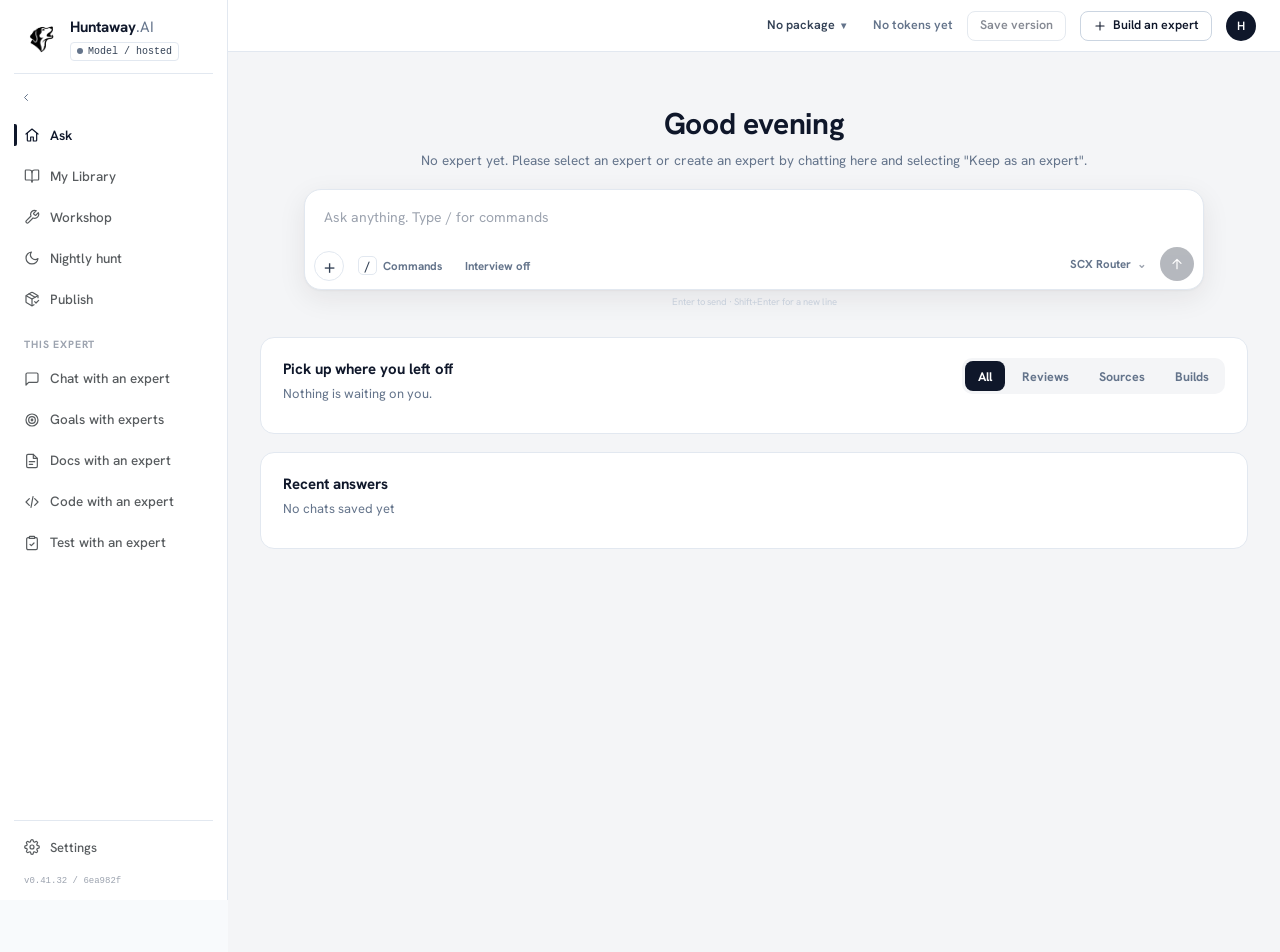
==== commit aef85287: "deploy hosted chat from 6ea982fd61206e19e6324d6723fbc9468ad471e9 ashela/huntaway@6ea982fd61206e19e63" ====
--- a/index.html
+++ b/index.html
@@ -10,9 +10,9 @@
     <link rel="preload" as="image" href="./assets/huntaway-mark.png" />
     <link rel="preload" as="image" href="./assets/huntaway-sit.png" />
     <title>Huntaway · Experts</title>
-    <script type="module" crossorigin src="./assets/main-D_RCQib3.js"></script>
-    <link rel="modulepreload" crossorigin href="./assets/bundle-search-CY63ORiJ.js">
-    <link rel="stylesheet" crossorigin href="./assets/main-CalGjl0j.css">
+    <script type="module" crossorigin src="./assets/main-DE7asviX.js"></script>
+    <link rel="modulepreload" crossorigin href="./assets/bundle-search-CRuSAdyn.js">
+    <link rel="stylesheet" crossorigin href="./assets/main-DB4FIIrf.css">
   </head>
   <body>
     <div id="root"></div>
--- a/assets/main-DB4FIIrf.css
+++ b/assets/main-DB4FIIrf.css
@@ -0,0 +1 @@
+@font-face{font-family:Hanken Grotesk;font-style:normal;font-display:swap;font-weight:400;src:url(./hanken-grotesk-latin-400-normal-BG6hkEXj.woff2) format("woff2"),url(./hanken-grotesk-latin-400-normal-CjyVwvJV.woff) format("woff")}@font-face{font-family:Hanken Grotesk;font-style:normal;font-display:swap;font-weight:500;src:url(./hanken-grotesk-latin-500-normal-DrDcrrxK.woff2) format("woff2"),url(./hanken-grotesk-latin-500-normal-Bo-NxEKf.woff) format("woff")}@font-face{font-family:Hanken Grotesk;font-style:normal;font-display:swap;font-weight:600;src:url(./hanken-grotesk-latin-600-normal-CIXX6EOa.woff2) format("woff2"),url(./hanken-grotesk-latin-600-normal-NEn2C4Q3.woff) format("woff")}@font-face{font-family:Hanken Grotesk;font-style:normal;font-display:swap;font-weight:700;src:url(./hanken-grotesk-latin-700-normal-CeQ8H3UY.woff2) format("woff2"),url(./hanken-grotesk-latin-700-normal-6IGCzoPh.woff) format("woff")}:root{--hz-canvas: #F8FAFC;--hz-surface: #FFFFFF;--hz-surface-sunken: #F4F5F7;--hz-border: #E2E8F0;--hz-border-strong: #CBD5E1;--hz-ink: #0F172A;--hz-ink-muted: #334155;--hz-ink-subtle: #64748B;--hz-ink-faint: #9CA3AF;--hz-accent: #0F172A;--hz-accent-ink: #FFFFFF;--hz-accent-blue: #2563EB;--hz-selected: #E8EEF9;--hz-hover: var(--hz-hover);--hz-warning: #B0450E;--hz-positive: #1F855E;--hz-row-hover: #F1F5F9;--hz-hover-wash: rgba(15, 23, 42, .04);--hz-watch: #8A6A1E;--hz-rail-ink-rest: #575B5E;--hz-accent-soft-bg: #E8EEF9;--hz-accent-soft-border: #C7D7F0;--hz-accent-soft-ink: #1E3A8A;--hz-status-good-text: #8A6A00;--hz-status-good-fill: #B8860B;--hz-status-watch-text: #6B6B70;--hz-status-watch-fill: #B4B4BA;--hz-status-weak-text: #B0450E;--hz-status-weak-fill: #D2673F;--hz-scrim: rgba(2, 6, 23, .55);--hz-scrim-ink: #FFFFFF;--hz-mark-filter: none}:root[data-theme=black]{--hz-canvas: #0B1220;--hz-surface: #101A2B;--hz-surface-sunken: #0E1626;--hz-border: #1E2A40;--hz-border-strong: #2B3B58;--hz-ink: #E9EEF6;--hz-ink-muted: #AEB9CB;--hz-ink-subtle: #7E8CA3;--hz-ink-faint: #5B6880;--hz-accent: #E9EEF6;--hz-accent-ink: #0B1220;--hz-accent-blue: #E9EEF6;--hz-selected: #16233B;--hz-hover: rgba(255, 255, 255, .05);--hz-warning: #E8763B;--hz-positive: #34D399;--hz-watch: #E2B93B;--hz-row-hover: #131F33;--hz-hover-wash: rgba(255, 255, 255, .05);--hz-rail-ink-rest: #7E8CA3;--hz-accent-soft-bg: #16233B;--hz-accent-soft-border: #2B3B58;--hz-accent-soft-ink: #E9EEF6;--hz-status-good-text: #34D399;--hz-status-good-fill: #34D399;--hz-status-watch-text: #E2B93B;--hz-status-watch-fill: #E2B93B;--hz-status-weak-text: #E8763B;--hz-status-weak-fill: #E8763B;--hz-scrim: rgba(0, 0, 0, .72);--hz-scrim-ink: #FFFFFF;--hz-mark-filter: invert(1);color-scheme:dark}*{box-sizing:border-box}html,body{margin:0;padding:0;height:100%}#root{height:100%}body{font-family:Hanken Grotesk,sans-serif;color:var(--hz-ink);background:var(--hz-canvas)}@media(min-width:761px){body.huntaway-app-shell{padding-left:228px;padding-top:52px}body.huntaway-app-shell.huntaway-nav-collapsed{padding-left:64px}.huntaway-nav-collapsed .app-header{width:64px;padding:18px 8px 12px!important}.huntaway-nav-collapsed .app-header-word,.huntaway-nav-collapsed .app-header-tab-label,.huntaway-nav-collapsed .app-header-model,.huntaway-nav-collapsed .app-header-version,.huntaway-nav-collapsed .app-rail-badge,.huntaway-nav-collapsed .app-header-brand-expanded,.huntaway-nav-collapsed .app-header-action-label{display:none!important}.huntaway-nav-collapsed .app-header-brand{margin:0 0 10px;padding:0 0 12px;justify-content:center}.huntaway-nav-collapsed .app-header-brand-tile{display:flex!important}.huntaway-nav-collapsed .app-header-tabs>a,.huntaway-nav-collapsed .app-header-ask>a,.huntaway-nav-collapsed .app-header-action{justify-content:center!important;padding:0!important}.app-header{position:fixed!important;z-index:80;inset:0 auto 0 0;width:228px;min-height:100vh;padding:18px 14px 12px!important;flex-direction:column;align-items:stretch!important;justify-content:flex-start!important;gap:0!important;border-right:1px solid var(--hz-border);border-bottom:0!important;background:var(--hz-surface)}.app-header-main{flex-direction:column;align-items:stretch!important;gap:0!important}.app-header-brand{margin:0 0 12px;padding:0 8px 12px;border-bottom:1px solid var(--hz-border)}.app-header-collapse{display:flex!important;position:static;align-self:flex-start;margin:0 0 6px}.app-header-collapse:hover{background:var(--hz-selected)!important;color:var(--hz-ink)!important}.app-header-tabs{min-width:0;flex-direction:column;align-items:stretch!important;gap:3px!important}.app-header-tabs>a{position:relative;min-height:38px;padding:0 10px!important;display:flex;align-items:center;gap:10px;border-radius:9px;color:var(--hz-rail-ink-rest)!important;font-size:13.5px!important}.app-header-tabs>a:hover,.app-header-ask>a:hover{background:var(--hz-hover);color:var(--hz-ink)!important}.app-header-ask{flex-direction:column;align-items:stretch!important;margin:0;padding:0}.app-header-ask>a{position:relative;min-height:38px;padding:0 10px!important;display:flex;align-items:center;gap:10px;border-radius:9px;color:var(--hz-rail-ink-rest)!important;font-size:13.5px!important}.app-header-ask>a.is-active{color:var(--hz-ink)!important;font-weight:600!important}.app-header-tabs>a.is-active{background:transparent;color:var(--hz-ink)!important;font-weight:600!important}.app-rail-dog{opacity:.55;transition:opacity .15s}.app-rail-dog,.hz-brand-mark,.app-header-brand-tile img,.app-rail-mark-tile img,.hz-chat-launcher-mark img{filter:var(--hz-mark-filter)}.app-header-tabs>a:hover .app-rail-dog{opacity:.85}.app-header-tabs>a.is-active .app-rail-dog{opacity:1}.app-header-actions{margin-top:auto;padding-top:8px;border-top:1px solid var(--hz-border);flex-direction:column;align-items:stretch!important;gap:3px!important}.app-header-actions>div{width:100%}.app-header-action{position:relative;width:100%!important;min-height:36px;padding:0 10px!important;display:flex!important;align-items:center;justify-content:flex-start!important;gap:9px;border-radius:8px!important;background:transparent!important;color:var(--hz-rail-ink-rest)!important;font-size:13px!important;text-decoration:none}.app-header-action:hover{background:var(--hz-hover)!important;color:var(--hz-ink)!important}.app-header-action.is-active{background:transparent!important;color:var(--hz-ink)!important;font-weight:600!important}.app-header-action-label{display:inline}.app-top-bar{position:fixed;z-index:70;top:0;right:0;left:228px;height:52px;display:flex;align-items:center;gap:14px;padding:0 20px;background:var(--hz-surface);border-bottom:1px solid var(--hz-border)}.huntaway-nav-collapsed .app-top-bar{left:64px}}@media(max-width:760px){body.huntaway-app-shell{padding-left:0}.app-header-action-label{display:none!important}.app-top-bar{position:static;left:auto}}a{color:var(--hz-ink);text-decoration:none}button,input,textarea,select{font-family:inherit}@keyframes hzRise{0%{opacity:0;transform:translateY(8px)}to{opacity:1;transform:none}}@keyframes hzPanel{0%{opacity:0;transform:translate(16px)}to{opacity:1;transform:none}}.hz-btn-spinner{width:12px;height:12px;flex:none;display:inline-block;border:2px solid currentColor;border-right-color:transparent;border-radius:50%;opacity:.85;animation:hzSpin .7s linear infinite}@keyframes hzSpin{to{transform:rotate(360deg)}}@media(prefers-reduced-motion:reduce){.hz-btn-spinner{animation-duration:2.4s}}@keyframes hzFade{0%{opacity:0}to{opacity:1}}@keyframes hzBlink{0%,to{opacity:1}50%{opacity:0}}@keyframes hzPop{0%{opacity:0;transform:translateY(6px) scale(.98)}to{opacity:1;transform:none}}@keyframes hzShimmer{0%{background-position:-420px 0}to{background-position:420px 0}}.hg-skel-card{border:1px solid var(--hz-border);border-radius:16px;padding:18px;background:var(--hz-surface);animation:hzPop .5s ease both}.hg-skel-head{display:flex;align-items:center;gap:14px}.hg-skel-ring{width:40px;height:40px;border-radius:50%;flex-shrink:0}.hg-skel-line,.hg-skel-ring,.hg-skel-pill{background:linear-gradient(90deg,var(--hz-surface-sunken) 0%,var(--hz-border) 20%,var(--hz-surface-sunken) 40%,var(--hz-surface-sunken) 100%);background-size:840px 100%;animation:hzShimmer 1.5s ease-in-out infinite;border-radius:6px}.hg-skel-line{height:10px}.hg-skel-foot{display:flex;gap:8px;margin-top:16px}.hg-skel-pill{width:64px;height:18px;border-radius:9px}@media(prefers-reduced-motion:reduce){.hg-skel-line,.hg-skel-ring,.hg-skel-pill{animation:none}}.source-focus-target{outline:none;scroll-margin-top:18px}.source-guided-path{margin-bottom:22px;border:1px solid var(--hz-border);border-top:2px solid var(--hz-accent-blue);border-radius:12px;background:var(--hz-surface);padding:16px 18px 18px}.source-guided-heading{display:flex;align-items:flex-start;gap:11px}.source-guided-mark{width:30px;height:30px;flex:0 0 30px;display:inline-flex;align-items:center;justify-content:center;color:var(--hz-ink-muted);border:1px solid var(--hz-border);border-radius:8px;background:var(--hz-surface)}.source-guided-heading h2{margin:0 0 3px;font-size:15px;font-weight:700}.source-guided-heading p{margin:0;color:var(--hz-ink-subtle);font-size:12.5px;line-height:1.45}.source-guided-action{min-height:36px;margin:12px 0 0;padding:0 15px;display:inline-flex;align-items:center;gap:7px;border:1px solid var(--hz-ink);border-radius:8px;background:var(--hz-ink);color:var(--hz-surface);font-size:12px;font-weight:650;cursor:pointer}.source-guided-action:hover{background:#000}.source-guided-action:disabled{cursor:default;opacity:.5}.source-guided-message{margin:9px 0 0;color:var(--hz-ink-subtle);font-size:11.5px;line-height:1.4}.source-guided-results{margin-top:14px;border-top:1px solid var(--hz-border)}.source-guided-results-title{padding:10px 0 5px;display:flex;align-items:center;justify-content:space-between;color:var(--hz-ink-muted);font-size:11px;font-weight:700;text-transform:uppercase;letter-spacing:.04em}.source-guided-results-title span{color:var(--hz-ink-faint)}.source-guided-result{display:flex;align-items:center;justify-content:space-between;gap:10px;padding:9px 0;border-bottom:1px solid var(--hz-border)}.source-guided-result>div:first-child{min-width:0}.source-guided-result strong,.source-guided-result span{display:block;overflow:hidden;text-overflow:ellipsis;white-space:nowrap}.source-guided-result strong{font-size:11.5px;font-weight:650}.source-guided-result span{margin-top:2px;color:var(--hz-ink-faint);font-size:10.5px}.source-guided-result-actions{flex-shrink:0;display:flex;gap:4px}.source-guided-result-actions button{height:26px;padding:0 8px;border:1px solid var(--hz-border-strong);border-radius:7px;background:var(--hz-surface);color:var(--hz-ink-muted);font-size:11px;font-weight:600;cursor:pointer}.source-guided-result-actions button:first-child{border-color:var(--hz-accent-blue);color:var(--hz-accent-blue)}.source-guided-more{margin:8px 0 0;color:var(--hz-ink-faint);font-size:10.5px}.source-add-own{margin-top:14px;border-top:1px solid var(--hz-border);padding-top:10px}.source-add-own summary{width:fit-content;color:var(--hz-ink-muted);font-size:11.5px;font-weight:650;cursor:pointer;list-style:none}.source-add-own summary::-webkit-details-marker{display:none}.source-add-own summary:before{content:"+";margin-right:6px;color:var(--hz-accent-blue)}.source-add-own[open] summary:before{content:"-"}::-webkit-scrollbar{width:9px}::-webkit-scrollbar-thumb{background:var(--hz-border);border-radius:5px}.hg-app{height:100vh;display:flex;flex-direction:column;background:var(--hz-surface)}.hg-header{flex-shrink:0;display:flex;align-items:center;justify-content:space-between;gap:18px;padding:8px 20px;border-bottom:1px solid var(--hz-border)}.hg-brand{display:flex;align-items:center;gap:20px;min-width:0}.hg-logo{display:flex;align-items:center;gap:10px;text-decoration:none;color:inherit;flex-shrink:0}.hg-logo img{height:30px;width:30px;object-fit:contain;display:block}.hg-wordmark{font-family:Hanken Grotesk,sans-serif;font-size:18px;font-weight:600;letter-spacing:-.01em}.hg-divider-v{width:1px;height:20px;background:var(--hz-border);flex-shrink:0}.hg-section-label{font-size:13px;font-weight:600;color:var(--hz-ink)}.hg-nav{display:flex;align-items:center;gap:8px;flex-shrink:0}.hg-iconbtn{display:inline-flex;align-items:center;justify-content:center;width:30px;height:30px;border-radius:8px;color:var(--hz-ink-subtle);text-decoration:none;cursor:pointer;background:none;border:none;transition:all .15s}.hg-iconbtn:hover{background:var(--hz-hover-wash);color:var(--hz-ink)}.hg-navlink-compact{display:inline-flex;align-items:center;gap:5px;height:30px;padding:0 6px;color:var(--hz-ink-subtle);text-decoration:none;font-size:12px;font-weight:600}.hg-navlink-compact:hover{color:var(--hz-ink)}.hg-avatar{width:30px;height:30px;border-radius:50%;background:var(--hz-ink);color:var(--hz-surface);display:flex;align-items:center;justify-content:center;font-size:12px;font-weight:600}.hg-body{flex:1;min-height:0;position:relative;display:flex}.hg-scroll{flex:1;min-width:0;overflow-y:auto;overflow-x:hidden}.hg-container{max-width:1120px;margin:0 auto;padding:22px 30px 90px;animation:hzRise .4s ease both}.hg-masthead{display:flex;flex-direction:column;gap:16px;margin-bottom:22px}.hg-toolbar-heading{width:100%;display:flex;align-items:end;justify-content:space-between;gap:20px}.hg-titlewrap{display:flex;align-items:end;gap:12px;min-width:0}.hg-eyebrow{display:block;margin-bottom:4px;color:var(--hz-ink-faint);font-size:9.5px;font-weight:800;letter-spacing:.1em;text-transform:uppercase}.hg-title{font-family:Hanken Grotesk,sans-serif;font-weight:500;font-size:25px;letter-spacing:-.01em;margin:0;line-height:1}.hg-summary{font-size:12.5px;color:var(--hz-ink-faint);white-space:nowrap}.hg-toolbar-actions,.hg-toolbar-controls{display:flex;align-items:center;gap:9px}.hg-toolbar-controls{width:100%}.hg-toolbar-controls .hg-search{max-width:390px}.hg-search{position:relative;flex:1;min-width:170px;max-width:280px}.hg-search svg{position:absolute;left:11px;top:50%;transform:translateY(-50%)}.hg-search-input{width:100%;height:34px;padding:0 40px 0 31px;border-radius:9px;border:1px solid var(--hz-border);background:var(--hz-canvas);font-family:inherit;font-size:13px;color:var(--hz-ink);outline:none;transition:border-color .15s}.hg-search-input:focus{border-color:var(--hz-ink)}.hg-kbd{position:absolute;right:10px;top:50%;transform:translateY(-50%);font-size:11px;color:var(--hz-ink-faint);border:1px solid var(--hz-border);border-radius:5px;padding:1px 5px;background:var(--hz-surface)}.hg-select{width:138px}.hg-viewtoggle{display:flex;border:1px solid var(--hz-border);border-radius:9px;overflow:hidden}.hg-viewbtn{width:34px;height:32px;display:flex;align-items:center;justify-content:center;border:none;cursor:pointer;transition:all .15s;background:var(--hz-canvas);color:var(--hz-ink-faint)}.hg-viewbtn.is-active{background:var(--hz-ink);color:var(--hz-surface)}.hg-spacer{flex:1}.hg-importexpert{display:inline-flex;align-items:center;gap:8px;height:32px;padding:0 10px;border-radius:7px;border:1px solid var(--hz-border-strong);background:var(--hz-surface);color:var(--hz-ink-muted);text-decoration:none;font-size:12px;font-weight:600;white-space:nowrap;transition:border-color .15s,color .15s}.hg-importexpert:hover{border-color:var(--hz-ink);color:var(--hz-ink)}.hg-newexpert{display:inline-flex;align-items:center;justify-content:center;height:34px;padding:0 15px;border-radius:8px;border:1px solid var(--hz-ink);background:var(--hz-ink);color:var(--hz-surface);text-decoration:none;font-size:12.5px;font-weight:700;white-space:nowrap;transition:background .15s}.hg-newexpert:hover{background:#000}.hg-grid{display:grid;grid-template-columns:repeat(auto-fill,minmax(330px,1fr));gap:14px}.hg-card{border:1px solid var(--hz-border);border-radius:12px;background:var(--hz-surface);padding:16px 17px 14px;display:flex;flex-direction:column;min-width:0}.hg-card.is-attention{border-color:var(--hz-border)}.hg-card.is-selected{border-color:var(--hz-ink)}.hg-card-head{display:flex;align-items:center;gap:14px}.hg-card-meta{flex:1;min-width:0}.hg-card-cat{font-size:10px;font-weight:700;letter-spacing:.1em;text-transform:uppercase;color:var(--hz-ink-faint)}.hg-card-name{display:block;max-width:100%;padding:0;border:none;background:none;text-align:left;font-family:Hanken Grotesk,sans-serif;font-size:19.5px;font-weight:500;letter-spacing:-.01em;color:var(--hz-ink);line-height:1.2;margin:2px 0 0;cursor:pointer;overflow:hidden;text-overflow:ellipsis;white-space:nowrap}.hg-card-name:hover{color:#000}.hg-menu{position:relative;flex-shrink:0}.hg-menu-btn{width:26px;height:26px;border-radius:7px;border:none;background:none;color:var(--hz-ink-faint);font-size:15px;line-height:1;cursor:pointer;transition:all .15s}.hg-menu-btn:hover{background:var(--hz-hover-wash);color:var(--hz-ink)}.hg-menu-pop{position:absolute;top:calc(100% + 4px);right:0;z-index:50;min-width:180px;background:var(--hz-surface);border:1px solid var(--hz-border);border-radius:10px;box-shadow:0 10px 26px #14141a1f;padding:5px}.hg-menu-item{display:block;width:100%;text-align:left;padding:8px 11px;border-radius:7px;border:none;background:none;font-family:inherit;font-size:13px;color:var(--hz-ink);cursor:pointer}.hg-menu-item:hover{background:var(--hz-hover-wash)}.hg-menu-item.is-danger{color:var(--hz-warning)}.hw-select{position:relative;min-width:0}.hw-select-trigger{width:100%;height:34px;display:flex;align-items:center;justify-content:space-between;gap:12px;border:1px solid var(--hz-border-strong);border-radius:7px;padding:0 10px 0 12px;background:var(--hz-canvas);color:var(--hz-ink);font:500 12.5px/1 Hanken Grotesk,sans-serif;text-align:left;cursor:pointer}.hw-select-trigger:hover,.hw-select-trigger:focus-visible{border-color:var(--hz-ink);outline:none}.hw-select-chevron{display:flex;align-items:center;color:var(--hz-ink-subtle);transition:transform .15s ease}.hw-select:has(.hw-select-menu) .hw-select-chevron{transform:rotate(180deg)}.hw-select-menu{position:absolute;z-index:120;top:calc(100% + 4px);left:0;min-width:100%;width:max-content;max-width:320px;padding:4px 0;border:1px solid var(--hz-border-strong);border-radius:7px;background:var(--hz-surface);box-shadow:0 10px 24px #17171a1f}.hw-select-option{position:relative;width:100%;min-height:32px;display:flex;align-items:center;border:0;border-radius:0;padding:7px 12px;background:var(--hz-surface);color:var(--hz-ink-muted);font:500 12.5px/1.25 Hanken Grotesk,sans-serif;text-align:left;cursor:pointer}.hw-select-option:hover,.hw-select-option:focus-visible{background:var(--hz-hover-wash);outline:none}.hw-select-option.is-selected{background:var(--hz-selected);color:var(--hz-ink);font-weight:700}.hw-select-option.is-selected:before{content:"";position:absolute;left:0;top:6px;bottom:6px;width:3px;background:var(--hz-accent-blue)}.hg-sort-select{width:210px}.working-document-select{width:min(220px,28vw)}.working-document-select .hw-select-trigger>span:first-child{min-width:0;flex:1;overflow:hidden;text-overflow:ellipsis;white-space:nowrap}.working-create-select{width:100px}@keyframes workingRailIn{0%{opacity:0;transform:translate(-10px)}to{opacity:1;transform:translate(0)}}.working-assistant{animation:workingRailIn .16s ease-out;box-shadow:8px 0 22px #17171a09}.working-assistant-prompts{display:grid;gap:0;margin-top:18px;border-top:1px solid var(--hz-border)}.working-assistant-prompts button{min-height:42px;border:0;border-bottom:1px solid var(--hz-border);padding:8px 2px;background:transparent;color:var(--hz-ink);font:650 12px/1.35 Hanken Grotesk,sans-serif;text-align:left;cursor:pointer}.working-assistant-prompts button:after{content:"›";float:right;color:var(--hz-ink-faint)}.working-assistant-prompts button:hover{color:var(--hz-accent-blue)}.working-document-command-menu{position:absolute;z-index:20;right:12px;bottom:calc(100% + 6px);left:12px;overflow:hidden;border:1px solid var(--hz-border-strong);border-radius:8px;background:var(--hz-surface);box-shadow:0 12px 28px #17171a1f}.working-document-command-menu button{width:100%;display:grid;grid-template-columns:72px minmax(0,1fr);gap:8px;align-items:center;border:0;border-bottom:1px solid var(--hz-border);padding:10px 11px;background:var(--hz-surface);color:var(--hz-ink);font:600 12px/1.3 Hanken Grotesk,sans-serif;text-align:left;cursor:pointer}.working-document-command-menu button:last-child{border-bottom:0}.working-document-command-menu button:hover,.working-document-command-menu button:focus-visible{background:var(--hz-hover-wash);outline:none}.working-document-command-menu code{color:var(--hz-accent-blue);font:600 11px/1 IBM Plex Mono,monospace}.working-start-composer{position:relative;width:min(100%,760px);margin:36px auto 0;padding:10px 12px;border:1px solid var(--hz-border-strong);border-radius:12px;background:var(--hz-surface);box-shadow:0 12px 28px #17171a0f}.working-start-composer textarea{display:block;width:100%;min-height:52px;resize:none;border:0;outline:0;padding:4px 2px;background:transparent;color:var(--hz-ink);font:13px/1.45 Hanken Grotesk,sans-serif}.working-start-composer>div:last-child{display:flex;align-items:center;gap:8px;color:var(--hz-ink-subtle);font:600 11px/1 Hanken Grotesk,sans-serif}.working-start-composer>div:last-child button{width:24px;height:24px;border:1px solid var(--hz-border-strong);border-radius:50%;background:var(--hz-surface);color:var(--hz-ink);font:600 14px/1 IBM Plex Mono,monospace;cursor:pointer}.working-start-recent{overflow-y:auto;border-left:1px solid var(--hz-border);background:var(--hz-canvas);padding:34px 20px}.working-start-recent-heading{display:flex;align-items:center;justify-content:space-between;gap:12px;padding-bottom:14px;border-bottom:1px solid var(--hz-border)}.working-start-recent-heading strong{font:500 20px/1.1 Hanken Grotesk,sans-serif}.working-start-recent-heading button{border:0;background:transparent;color:var(--hz-ink-subtle);font:600 11px/1 Hanken Grotesk,sans-serif;cursor:pointer}.working-start-recent>div:last-child>button{display:block;width:100%;border:0;border-bottom:1px solid var(--hz-border);padding:13px 2px;background:transparent;color:var(--hz-ink);text-align:left;cursor:pointer}.working-start-recent>div:last-child>button:hover{color:var(--hz-accent-blue)}.working-start-recent>div:last-child span,.working-start-recent>div:last-child small{display:block;overflow:hidden;text-overflow:ellipsis;white-space:nowrap}.working-start-recent>div:last-child span{font:650 12px/1.35 Hanken Grotesk,sans-serif}.working-start-recent>div:last-child small,.working-start-recent p{margin-top:3px;color:var(--hz-ink-faint);font:11px/1.35 Hanken Grotesk,sans-serif}@media(max-width:820px){.working-start-shell{grid-template-columns:1fr!important}.working-start-recent{display:none}}.working-empty-document{min-height:360px;display:flex;flex-direction:column;justify-content:center;border-top:1px solid var(--hz-border);border-bottom:1px solid var(--hz-border);padding:46px 0}.working-empty-document>span{color:var(--hz-accent-blue);font-size:9.5px;font-weight:800;letter-spacing:.09em;text-transform:uppercase}.working-empty-document h2{max-width:540px;margin:8px 0 0;font:500 25px/1.15 Hanken Grotesk,sans-serif}.working-empty-document p{max-width:600px;margin:10px 0 20px;color:var(--hz-ink-subtle);font-size:13px;line-height:1.55}.working-empty-primary{display:flex;flex-wrap:wrap;gap:8px}.working-empty-primary button{min-height:34px;border:1px solid var(--hz-ink);border-radius:7px;padding:0 12px;background:var(--hz-ink);color:var(--hz-surface);font-size:12px;font-weight:700;cursor:pointer}.working-empty-primary button+button{border-color:var(--hz-border-strong);background:var(--hz-surface);color:var(--hz-ink)}.working-empty-insert{display:flex;align-items:center;flex-wrap:wrap;gap:6px;margin-top:26px}.working-empty-insert span{margin-right:4px;color:var(--hz-ink-faint);font-size:10.5px}.working-empty-insert button,.working-insert-bar button{border:0!important;border-bottom:1px solid var(--hz-border-strong)!important;border-radius:0!important;padding:4px 1px!important;background:transparent!important;color:var(--hz-rail-ink-rest);font-size:11.5px;cursor:pointer}.working-empty-insert button:hover,.working-insert-bar button:hover{border-bottom-color:var(--hz-ink)!important;color:var(--hz-ink)}.working-insert-bar{align-items:center;flex-wrap:wrap}.working-insert-bar:before{content:"Insert";margin-right:5px;color:var(--hz-ink-faint);font-size:10.5px}.working-context-panel{animation:workingContextIn .16s ease-out;box-shadow:-8px 0 22px #17171a06}@keyframes workingContextIn{0%{opacity:0;transform:translate(10px)}to{opacity:1;transform:translate(0)}}.working-context-header{min-height:46px;display:flex;align-items:center;justify-content:space-between;gap:10px;border-bottom:1px solid var(--hz-border);padding:7px 12px 7px 14px}.working-context-header strong{display:block;font-size:12.5px}.working-context-header span{display:block;margin-top:1px;color:var(--hz-ink-faint);font-size:10.5px}.working-context-header>button{width:26px;height:26px;border:0;border-radius:5px;background:transparent;color:var(--hz-ink-subtle);font-size:18px;cursor:pointer}.working-context-header>button:hover{background:var(--hz-hover-wash);color:var(--hz-ink)}.working-context-tabs{display:grid;grid-template-columns:repeat(3,minmax(0,1fr));border-bottom:1px solid var(--hz-border);padding:0 10px}.working-context-tabs button{min-width:0;border:0;border-bottom:2px solid transparent;padding:9px 4px 7px;background:transparent;color:var(--hz-ink-subtle);font:650 11px/1.2 Hanken Grotesk,sans-serif;cursor:pointer}.working-context-tabs button.is-active{border-bottom-color:var(--hz-ink);color:var(--hz-ink)}.working-context-tabs button span{margin-left:3px;color:var(--hz-ink-faint);font-size:9.5px;font-weight:500}.working-context-content{flex:1;min-height:0;overflow-y:auto;padding:10px}.working-outline-list,.working-context-sources{display:grid;gap:2px}.working-outline-list>button,.working-context-sources>button{width:100%;display:grid;grid-template-columns:22px minmax(0,1fr);gap:8px;border:0;border-radius:5px;padding:8px;background:transparent;color:var(--hz-ink);font-family:inherit;text-align:left;cursor:pointer}.working-outline-list>button:hover,.working-outline-list>button.is-selected,.working-context-sources>button:hover{background:var(--hz-hover-wash)}.working-outline-list>button>span:first-child,.working-context-sources>button>span:first-child{color:var(--hz-ink-faint);font-size:10.5px;font-variant-numeric:tabular-nums;line-height:1.35}.working-outline-list strong,.working-context-sources strong{display:-webkit-box;overflow:hidden;font-size:11.5px;line-height:1.35;-webkit-box-orient:vertical;-webkit-line-clamp:2}.working-outline-list small,.working-context-sources small{display:block;margin-top:2px;color:var(--hz-ink-faint);font-size:10px;line-height:1.3}.working-outline-list>p,.working-context-assets>p,.working-context-sources>p{margin:10px 6px;color:var(--hz-ink-subtle);font-size:11.5px;line-height:1.5}.working-context-assets{display:grid;gap:6px}.working-context-assets article{display:flex;align-items:flex-start;justify-content:space-between;gap:10px;border-bottom:1px solid var(--hz-border);padding:9px 7px 10px}.working-context-assets article strong{display:block;font-size:11.5px;line-height:1.35}.working-context-assets article span{display:block;margin-top:2px;color:var(--hz-ink-faint);font-size:10px}.working-context-assets article>button,.working-context-asset-actions button{border:0;padding:2px 0;background:transparent;color:var(--hz-ink-subtle);font-family:inherit;font-size:10.5px;cursor:pointer}.working-context-asset-actions{display:grid;flex-shrink:0;gap:3px;text-align:right}.working-context-asset-actions button:first-child{color:var(--hz-accent-blue);font-weight:700}.working-evidence-panel{width:360px!important}@media(max-width:1180px){.working-shell.has-assistant.has-context{grid-template-columns:320px minmax(0,1fr)!important}.working-shell.has-context:not(.has-assistant){grid-template-columns:minmax(0,1fr)!important}.working-context-panel{position:fixed;z-index:55;top:44px;right:0;bottom:0;width:min(320px,92vw);border-left:1px solid var(--hz-border);box-shadow:-14px 0 30px #17171a1f}}@media(max-width:820px){.working-context-panel{top:0}.working-evidence-panel{width:min(360px,92vw)!important}}.library-page{height:100vh;display:flex;flex-direction:column;overflow:hidden;background:var(--hz-surface);color:var(--hz-ink)}.library-scroll{flex:1;min-height:0;overflow-y:auto}.library-content{max-width:1240px;margin:0 auto;padding:28px 34px 100px}.library-welcome{padding:2px 0 18px}.library-welcome>span{color:var(--hz-ink-faint);font-size:10px;font-weight:800;letter-spacing:.1em;text-transform:uppercase}.library-welcome h1{margin:4px 0 0;font:500 32px/1.1 Hanken Grotesk,sans-serif;letter-spacing:-.015em}.library-welcome p{margin:6px 0 0;color:var(--hz-ink-subtle);font-size:13px;line-height:1.45}.library-eyebrow{display:block;margin-bottom:5px;color:var(--hz-ink-faint);font-size:10px;font-weight:800;letter-spacing:.1em;text-transform:uppercase}.library-filter-row{display:flex;align-items:center;gap:18px;margin:10px 0 26px}.library-filter{min-width:0;flex:1;display:flex;align-items:center;gap:5px;overflow-x:auto;scrollbar-width:none}.library-filter::-webkit-scrollbar{display:none}.library-filter button{flex-shrink:0;display:inline-flex;align-items:center;gap:7px;border:1px solid transparent;border-radius:7px;padding:7px 10px;background:var(--hz-surface);color:var(--hz-ink-subtle);font:600 12px/1.2 Hanken Grotesk,sans-serif;cursor:pointer}.library-filter button.is-active{background:var(--hz-ink);color:var(--hz-surface);font-weight:700}.library-filter button span:last-child{opacity:.65;font:500 10.5px/1.2 Hanken Grotesk,sans-serif;font-variant-numeric:tabular-nums}.library-home-topline{margin-bottom:28px}.library-home-topline.has-builder{display:grid;grid-template-columns:minmax(0,1fr) 260px;align-items:end;gap:20px}.library-home-topline>.library-workspace-map{margin-bottom:0}.library-improvement-digest{min-width:0}.library-improvement-digest>header{display:flex;align-items:baseline;justify-content:space-between;gap:10px;margin:0 0 9px}.library-improvement-digest>header>span{color:var(--hz-ink);font-size:9.5px;font-weight:800;letter-spacing:.08em;text-transform:uppercase}.library-improvement-digest>header>small{color:var(--hz-ink-subtle);font-size:10px;white-space:nowrap}.library-improvement-digest>a{min-height:86px;display:flex;flex-direction:column;justify-content:center;overflow:hidden;border:1px solid var(--hz-border);border-radius:10px;padding:12px 14px;background:var(--hz-canvas);color:var(--hz-ink);text-decoration:none}.library-improvement-digest>a:hover{border-color:var(--hz-border-strong);background:var(--hz-hover-wash)}.library-improvement-digest>a>strong{display:block;overflow:hidden;font-size:12px;text-overflow:ellipsis;white-space:nowrap}.library-improvement-digest>a>p{display:-webkit-box;margin:4px 0 0;overflow:hidden;color:var(--hz-ink-subtle);font-size:10.5px;line-height:1.35;-webkit-box-orient:vertical;-webkit-line-clamp:3}.library-expert-builder{min-width:0}.library-expert-builder>header{display:flex;align-items:baseline;min-height:17px;margin:0 0 9px}.library-expert-builder>header>span{color:var(--hz-ink);font-size:9.5px;font-weight:800;letter-spacing:.08em;text-transform:uppercase}.library-expert-builder>a{min-height:86px;display:grid;grid-template-columns:58px minmax(0,1fr);align-items:center;gap:10px;overflow:hidden;border:1px solid var(--hz-border);border-radius:10px;padding:10px 12px;background:var(--hz-surface);color:var(--hz-ink);text-decoration:none}.library-expert-builder>a:hover{border-color:var(--hz-border-strong);background:var(--hz-hover-wash)}.library-expert-builder>a>img{width:52px;height:52px;object-fit:contain}.library-expert-builder strong{display:block;font-size:12px}.library-expert-builder p{margin:4px 0 0;color:var(--hz-ink-subtle);font-size:10.5px;line-height:1.35}.library-workspace-map{margin-bottom:0}.library-workspace-map>header,.library-recent-work>header,.library-row-name{padding:1px 4px;margin:-1px -4px;transition:background .12s}.library-row-name:hover{background:var(--hz-hover-wash)}.library-row-name:focus-visible{outline:2px solid var(--hz-accent-blue);outline-offset:1px}.library-row{transition:background .12s,border-color .12s}.library-row:hover:not(.is-current){background:var(--hz-hover-wash)!important;border-color:var(--hz-border)!important}.library-row-tool{transition:background .12s,border-color .12s,color .12s}.library-row-tool:hover{background:var(--hz-surface-sunken)!important;border-color:var(--hz-border-strong)!important;color:var(--hz-ink)!important}.library-row-tool:focus-visible{outline:2px solid var(--hz-accent-blue);outline-offset:1px}.library-row-tool-danger:hover{border-color:var(--hz-warning)!important;color:var(--hz-warning)!important}.library-icon-edit{position:absolute;top:0;right:0;bottom:0;left:0;display:flex;align-items:center;justify-content:center;border:0;border-radius:10px;padding:0;cursor:pointer;background:var(--hz-scrim);color:var(--hz-scrim-ink);font-size:17px;font-weight:600;line-height:1;opacity:0;transition:opacity .12s}.library-icon-edit:hover,.library-icon-edit:focus-visible{opacity:1}.library-icon-pop{position:absolute;top:46px;left:0;z-index:30;width:250px;border:1px solid var(--hz-border);border-radius:10px;background:var(--hz-surface);box-shadow:0 12px 30px #0f172a29;padding:10px;display:flex;flex-direction:column;gap:8px}.library-icon-pop-actions{display:flex;flex-wrap:wrap;gap:6px}.library-icon-pop-actions>button{padding:6px 10px;border:1px solid var(--hz-border);border-radius:7px;background:var(--hz-surface);font:inherit;font-size:12px;font-weight:650;color:var(--hz-ink-muted);cursor:pointer}.library-icon-pop-actions>button:hover:not(:disabled){border-color:var(--hz-ink);color:var(--hz-ink)}.library-icon-pop-actions>button:disabled{opacity:.55;cursor:default}.library-icon-pop-error{font-size:11.5px;line-height:1.4;color:var(--hz-warning)}.library-icon-pop-grid{display:flex;flex-wrap:wrap;gap:5px}.library-icon-pop-grid>button{width:32px;height:32px;display:inline-flex;align-items:center;justify-content:center;border:1px solid var(--hz-border);border-radius:8px;background:var(--hz-surface);color:var(--hz-ink-muted);cursor:pointer}.library-icon-pop-grid>button:hover{border-color:var(--hz-ink);color:var(--hz-ink)}.library-icon-pop-grid>button.is-on{background:var(--hz-ink);border-color:var(--hz-ink);color:var(--hz-surface)}.library-expert-glance>header,.library-start-panel>header{display:flex;align-items:baseline;justify-content:space-between;gap:16px;margin-bottom:8px}.library-workspace-map>header>span,.library-recent-work>header>span,.library-expert-glance>header>span,.library-start-panel>header>span{font-size:11px;font-weight:800;letter-spacing:.07em;text-transform:uppercase}.library-workspace-map>header button,.library-recent-work>header button,.library-expert-glance>header a{border:0;padding:0;background:transparent;color:var(--hz-ink-subtle);font:650 11px/1.2 Hanken Grotesk,sans-serif;text-decoration:none;cursor:pointer}.library-workspace-map>header button:hover,.library-recent-work>header button:hover,.library-expert-glance>header a:hover{color:var(--hz-ink)}.library-workspace-map>div{display:grid;grid-template-columns:repeat(4,minmax(0,1fr));gap:8px}.library-workspace-map>div>button{min-width:0;min-height:86px;display:grid;grid-template-columns:36px minmax(0,1fr) auto;align-items:center;gap:11px;padding:13px;border:1px solid var(--hz-border);border-radius:10px;background:var(--hz-canvas);color:var(--hz-ink);font-family:inherit;text-align:left;cursor:pointer}.library-workspace-map>div>button:hover{border-color:var(--hz-border-strong);background:var(--hz-hover-wash)}.library-category-icon{width:34px;height:34px;display:grid;place-items:center;border-radius:8px;background:var(--hz-surface-sunken);color:var(--hz-ink-muted)}.library-category-icon.is-chat{background:var(--hz-surface-sunken);color:var(--hz-ink-muted)}.library-category-icon.is-diagram{background:var(--hz-selected);color:var(--hz-ink-muted)}.library-category-icon.is-analysis{background:var(--hz-surface-sunken);color:var(--hz-ink-subtle)}.library-workspace-map>div>button>span:nth-child(2){min-width:0}.library-workspace-map strong{display:block;overflow:hidden;font-size:12.5px;text-overflow:ellipsis;white-space:nowrap}.library-workspace-map small{display:block;margin-top:4px;overflow:hidden;color:var(--hz-ink-subtle);font-size:10.5px;text-overflow:ellipsis;white-space:nowrap}.library-workspace-map b{color:var(--hz-ink);font:500 22px/1 Hanken Grotesk,sans-serif}.library-dashboard-grid{display:grid;grid-template-columns:minmax(0,1.2fr) minmax(360px,.8fr);gap:24px;margin-bottom:30px}.library-recent-work.is-full{margin-bottom:20px}.library-recent-work>div,.library-expert-glance>div{display:grid;gap:6px;overflow:visible}.library-recent-work>div>a{min-height:58px;display:grid;grid-template-columns:86px minmax(0,1fr) auto;align-items:center;gap:12px;padding:9px 12px;border:1px solid transparent;border-radius:9px;background:var(--hz-canvas);color:var(--hz-ink);text-decoration:none}.library-recent-work>div>a:hover{border-color:var(--hz-border);background:var(--hz-hover-wash)}.library-work-kind{font-size:9px;font-weight:800;letter-spacing:.06em;text-transform:uppercase}.library-work-kind.is-chat,.library-work-kind.is-diagram{color:var(--hz-ink-muted)}.library-work-kind.is-analysis{color:var(--hz-ink-subtle)}.library-recent-work>div>a>span:nth-child(2){min-width:0}.library-recent-work strong{display:block;overflow:hidden;font-size:12.5px;text-overflow:ellipsis;white-space:nowrap}.library-recent-work small{display:block;margin-top:3px;overflow:hidden;color:var(--hz-ink-subtle);font-size:10.5px;text-overflow:ellipsis;white-space:nowrap}.library-recent-work time{color:var(--hz-ink-subtle);font-size:10.5px;white-space:nowrap}.library-expert-glance>div>button{width:100%;min-height:58px;display:grid;grid-template-columns:36px minmax(0,1fr) 44px;align-items:center;gap:10px;padding:8px 12px;border:1px solid transparent;border-radius:9px;background:var(--hz-canvas);color:var(--hz-ink);font-family:inherit;text-align:left;cursor:pointer}.library-expert-glance>div>button:hover{border-color:var(--hz-border);background:var(--hz-hover-wash)}.library-expert-glance>div>button>span:nth-child(2){min-width:0}.library-expert-glance strong{display:block;overflow:hidden;font-size:12.5px;text-overflow:ellipsis;white-space:nowrap}.library-expert-glance small{display:block;margin-top:3px;overflow:hidden;color:var(--hz-ink-subtle);font-size:10.5px;font-weight:500;text-overflow:ellipsis;white-space:nowrap}.library-expert-glance small b{color:var(--hz-ink-subtle);font-weight:750}.library-expert-score{color:var(--hz-ink);font:600 13px/1.1 Hanken Grotesk,sans-serif;text-align:right}.library-expert-score small{margin-top:1px;font-size:9px;text-align:right}.library-expert-glance>div>p{margin:0;padding:18px;color:var(--hz-ink-faint);font-size:11.5px}.library-nightly-log{border:1px solid var(--hz-border);border-radius:9px;background:var(--hz-canvas)}.library-nightly-log summary{min-height:44px;display:grid;grid-template-columns:auto minmax(0,1fr) auto;align-items:center;gap:12px;padding:0 13px;list-style:none;cursor:pointer}.library-nightly-log summary::-webkit-details-marker{display:none}.library-nightly-log summary>span{font-size:11px;font-weight:800;letter-spacing:.07em;text-transform:uppercase}.library-nightly-log summary>small{color:var(--hz-ink-subtle);font-size:11px}.library-nightly-log summary>b{color:var(--hz-rail-ink-rest);font-size:10.5px}.library-nightly-log[open] summary>b{visibility:hidden}.library-nightly-log>div{display:grid;gap:5px;padding:0 7px 7px}.library-nightly-log>div>a{min-height:46px;display:grid;grid-template-columns:58px 150px minmax(0,1fr) auto;align-items:center;gap:12px;padding:7px 8px;border:0;border-radius:7px;color:var(--hz-ink);text-decoration:none}.library-nightly-log>div>a:last-child{border-bottom:0}.library-nightly-log>div>a>span{color:var(--hz-ink-subtle);font-size:9px;font-weight:800;text-transform:uppercase}.library-nightly-log>div>a>strong,.library-nightly-log>div>a>p{overflow:hidden;text-overflow:ellipsis;white-space:nowrap}.library-nightly-log>div>a>strong{font-size:11.5px}.library-nightly-log>div>a>p{margin:0;color:var(--hz-ink-subtle);font-size:11.5px}.library-nightly-log>div>a>time{color:var(--hz-ink-subtle);font-size:10.5px;white-space:nowrap}.library-assets-library .library-expert-filters span{color:var(--hz-ink-faint);font-size:9.5px}.library-empty-line{margin:0;padding:18px 13px;border:1px solid var(--hz-border);border-radius:8px;color:var(--hz-ink-subtle);font-size:11.5px}.library-item-icon.is-chat,.library-item-icon.is-diagram{color:var(--hz-ink-muted);background:var(--hz-surface-sunken)}.library-item-icon.is-analysis{color:var(--hz-ink-subtle);background:var(--hz-surface)}.library-home-work>header{display:flex;align-items:flex-end;justify-content:space-between;gap:18px;margin-bottom:11px}.library-home-work header button,.library-section header button{border:0;border-bottom:1px solid var(--hz-ink-faint);padding:0 0 2px;background:transparent;color:var(--hz-rail-ink-rest);font-size:11.5px;font-weight:650;cursor:pointer}.library-group-tools{min-height:17px;justify-content:flex-end!important;margin-bottom:7px!important}.library-home-grid{display:grid;grid-template-columns:minmax(0,1fr) minmax(0,1fr);gap:38px;margin-bottom:27px}.library-start{display:grid;gap:6px}.library-start>button,.library-start>a{width:100%;min-height:64px;display:grid;grid-template-columns:38px minmax(0,1fr);align-items:center;gap:12px;padding:10px 12px;border:1px solid transparent;border-radius:9px;background:var(--hz-canvas);color:var(--hz-ink);text-align:left;text-decoration:none;cursor:pointer}.library-start>button:hover,.library-start>a:hover{border-color:var(--hz-border);background:var(--hz-hover-wash)}.library-start-icon{width:28px;height:28px;display:grid;place-items:center;color:var(--hz-ink-muted)}.library-huntaway-dog{width:38px;height:38px;overflow:hidden;border-radius:9px;background:var(--hz-surface-sunken)}.library-huntaway-dog img{width:34px;height:34px;object-fit:contain}.library-start>button>span:nth-child(2),.library-start>a>span:nth-child(2){min-width:0}.library-start strong{display:block;font-size:12.5px}.library-start small{display:block;margin-top:3px;overflow:hidden;color:var(--hz-ink-subtle);font-size:11.5px;line-height:1.35}.library-home-experts>header{display:flex;align-items:baseline;justify-content:space-between;gap:15px}.library-home-experts>header a{color:var(--hz-rail-ink-rest);border-bottom:1px solid var(--hz-ink-faint);font-size:11.5px;font-weight:650}.library-home-experts>div{overflow:hidden;border-top:1px solid var(--hz-border);border-bottom:1px solid var(--hz-border)}.library-home-experts>div>button{width:100%;min-height:64px;display:grid;grid-template-columns:32px minmax(0,1fr) auto;align-items:center;gap:12px;padding:9px 4px;border:0;border-bottom:1px solid var(--hz-surface-sunken);background:var(--hz-surface);color:var(--hz-ink);font-family:inherit;text-align:left;cursor:pointer}.library-home-experts>div>button:last-of-type{border-bottom:0}.library-home-experts>div>button:hover{background:var(--hz-hover-wash)}.library-home-expert-mark{width:30px;height:30px;display:grid;place-items:center;border:1px solid var(--hz-border);border-radius:50%;color:var(--hz-ink-muted)}.library-home-experts>div>button>span{min-width:0}.library-home-experts strong{display:block;overflow:hidden;text-overflow:ellipsis;white-space:nowrap;font-size:12.5px}.library-home-experts small{display:block;margin-top:3px;overflow:hidden;text-overflow:ellipsis;white-space:nowrap;color:var(--hz-ink-subtle);font-size:11px}.library-home-experts time{color:var(--hz-ink-subtle);font-size:10.5px;white-space:nowrap}.library-home-experts>div>p{margin:0;padding:18px;color:var(--hz-ink-faint);font-size:11.5px}.library-home-work{margin-bottom:10px}.library-artifact-preview-list{border-top:1px solid var(--hz-border);border-bottom:1px solid var(--hz-border)}.library-artifact-preview-list>a{min-height:58px;display:grid;grid-template-columns:80px minmax(0,1fr) auto;align-items:center;gap:14px;padding:9px 4px;border-bottom:1px solid var(--hz-surface-sunken);color:var(--hz-ink);text-decoration:none}.library-artifact-preview-list>a:last-child{border-bottom:0}.library-artifact-preview-list>a:hover{background:var(--hz-hover-wash)}.library-artifact-preview-list>a>small{color:var(--hz-ink-faint);font-size:9.5px;font-weight:750;letter-spacing:.07em;text-transform:uppercase}.library-artifact-preview-list>a>span{min-width:0}.library-artifact-preview-list strong{display:block;overflow:hidden;text-overflow:ellipsis;white-space:nowrap;font-size:12.5px}.library-artifact-preview-list>a>span>span{display:block;margin-top:3px;overflow:hidden;color:var(--hz-ink-subtle);font-size:11px;text-overflow:ellipsis;white-space:nowrap}.library-artifact-preview-list time{color:var(--hz-ink-subtle);font-size:10.5px;white-space:nowrap}.library-section header{display:grid;grid-template-columns:auto 1fr auto;gap:10px;align-items:baseline;margin-bottom:10px}.library-section h2{margin:0;font:500 20px/1.2 Hanken Grotesk,sans-serif}.library-section header span,.library-section header a{color:var(--hz-ink-faint);font-size:12px;text-decoration:none}.library-main{display:flex;flex-direction:column;gap:30px;min-width:0}.library-expert-library{padding-top:2px}.library-expert-filters{display:flex;align-items:center;gap:13px;margin:-2px 0 13px;overflow-x:auto;scrollbar-width:none}.library-expert-filters::-webkit-scrollbar{display:none}.library-expert-filters button{flex-shrink:0;border:0;border-bottom:1px solid transparent;padding:3px 0 4px;background:none;color:var(--hz-ink-faint);font:600 11.5px/1.2 Hanken Grotesk,sans-serif;cursor:pointer}.library-expert-filters button.is-active{border-bottom-color:var(--hz-ink);color:var(--hz-ink)}.library-expert-grid{display:grid;grid-template-columns:repeat(3,minmax(0,1fr));gap:12px}.library-expert{min-width:0;border:1px solid var(--hz-border);border-radius:8px;padding:14px;color:var(--hz-ink);text-decoration:none}.library-expert:hover{border-color:var(--hz-ink-faint)}.library-expert>div{display:flex;align-items:center;gap:11px;min-width:0}.library-expert>div>span{min-width:0}.library-expert strong{display:block;overflow:hidden;text-overflow:ellipsis;white-space:nowrap;font:500 16px Hanken Grotesk,sans-serif}.library-expert small{display:block;margin-top:2px;color:var(--hz-ink-faint);font-size:11px}.library-expert p{margin:10px 0 0;color:var(--hz-ink-subtle);overflow:hidden;text-overflow:ellipsis;white-space:nowrap;font-size:12px}.library-list{border:1px solid var(--hz-border);border-radius:8px;overflow:hidden}.library-list a{display:grid;grid-template-columns:30px minmax(0,1fr) auto;gap:12px;align-items:center;min-height:52px;padding:8px 14px;border-bottom:1px solid var(--hz-border);color:var(--hz-ink);text-decoration:none}.library-list a:last-child{border-bottom:0}.library-list a:hover{background:var(--hz-hover-wash)}.library-list strong{overflow:hidden;text-overflow:ellipsis;white-space:nowrap;font:600 13px/1.25 Hanken Grotesk,sans-serif}.library-list a>span:last-child{color:var(--hz-ink-faint);font-size:11.5px;white-space:nowrap}.library-item-icon{width:30px;height:30px;display:flex;align-items:center;justify-content:center;border:1px solid var(--hz-border);border-radius:7px}.library-recent-list{margin-top:13px}.library-empty{border:1px solid var(--hz-border);border-radius:8px;padding:24px;text-align:center}.library-empty p{color:var(--hz-ink-subtle);font-size:13px}.library-empty button{min-height:34px;border:1px solid var(--hz-accent-blue);border-radius:7px;padding:0 14px;background:var(--hz-surface);color:var(--hz-accent-blue);font-size:12.5px;font-weight:700;cursor:pointer}.library-muted{color:var(--hz-ink-faint);font-size:13px}.library-artifact-library{min-width:0}.library-artifact-heading{display:flex;align-items:flex-end;justify-content:space-between;gap:24px;margin-bottom:19px}.library-artifact-heading h2{margin:0;font:500 25px/1.15 Hanken Grotesk,sans-serif}.library-artifact-heading p{max-width:700px;margin:6px 0 0;color:var(--hz-ink-subtle);font-size:12.5px;line-height:1.5}.library-artifact-heading>button{height:36px;flex-shrink:0;border:1px solid var(--hz-ink);border-radius:8px;padding:0 14px;background:var(--hz-ink);color:var(--hz-surface);font-size:12px;font-weight:700;cursor:pointer}.library-artifact-tabs{display:flex;align-items:center;gap:22px;border-bottom:1px solid var(--hz-border)}.library-artifact-tabs button{min-height:36px;border:0;border-bottom:2px solid transparent;padding:0 1px;background:transparent;color:var(--hz-ink-subtle);font-size:12px;font-weight:650;cursor:pointer}.library-artifact-tabs button.is-active{border-bottom-color:var(--hz-ink);color:var(--hz-ink)}.library-artifact-tabs span{margin-left:4px;color:var(--hz-ink-faint);font-size:10px;font-weight:600}.library-artifact-toolbar{min-height:64px;display:flex;align-items:center;gap:12px}.library-artifact-toolbar label{display:flex;align-items:center;gap:7px;color:var(--hz-ink-subtle);font-size:11.5px}.library-artifact-toolbar select{height:32px;border:1px solid var(--hz-border);border-radius:7px;padding:0 28px 0 9px;background:var(--hz-surface);color:var(--hz-ink);font-size:11.5px}.library-artifact-count{flex:1;color:var(--hz-ink-faint);font-size:11.5px}.library-view-toggle{display:flex;padding:2px;border:1px solid var(--hz-border);border-radius:7px}.library-view-toggle button{height:26px;border:0;border-radius:5px;padding:0 9px;background:transparent;color:var(--hz-ink-subtle);font-size:10.5px;cursor:pointer}.library-view-toggle button.is-active{background:var(--hz-ink);color:var(--hz-surface)}.library-artifact-table{overflow:hidden;border:1px solid var(--hz-border);border-radius:9px}.library-artifact-table-head,.library-artifact-table>a{display:grid;grid-template-columns:minmax(200px,1.5fr) minmax(130px,1fr) 100px minmax(130px,1fr) 85px;gap:16px;align-items:center}.library-artifact-table-head{min-height:35px;padding:0 14px;background:var(--hz-surface);color:var(--hz-ink-faint);font-size:9.5px;font-weight:750;letter-spacing:.06em;text-transform:uppercase}.library-artifact-table>a{min-height:52px;padding:8px 14px;border-top:1px solid var(--hz-surface-sunken);color:var(--hz-ink);text-decoration:none}.library-artifact-table>a:hover{background:var(--hz-canvas)}.library-artifact-table strong,.library-artifact-table span{overflow:hidden;text-overflow:ellipsis;white-space:nowrap}.library-artifact-table strong{font-size:12.5px}.library-artifact-table span,.library-artifact-table time{color:var(--hz-ink-subtle);font-size:11.5px}.library-artifact-grid{display:grid;grid-template-columns:repeat(4,minmax(0,1fr));gap:12px}.library-artifact-grid>a{min-width:0;border:1px solid var(--hz-border);border-radius:9px;overflow:hidden;color:var(--hz-ink);text-decoration:none}.library-artifact-preview{height:105px;display:grid;place-items:center;background:var(--hz-surface-sunken);color:var(--hz-ink-subtle)}.library-artifact-preview span{font-size:10px;font-weight:750;letter-spacing:.09em;text-transform:uppercase}.library-artifact-grid small,.library-artifact-grid strong,.library-artifact-grid p{display:block;margin-right:12px;margin-left:12px}.library-artifact-grid small{margin-top:10px;color:var(--hz-ink-faint);font-size:9.5px;font-weight:750;text-transform:uppercase}.library-artifact-grid strong{margin-top:4px;overflow:hidden;text-overflow:ellipsis;white-space:nowrap;font-size:12.5px}.library-artifact-grid p{margin-top:4px;margin-bottom:12px;overflow:hidden;color:var(--hz-ink-subtle);font-size:11px;text-overflow:ellipsis;white-space:nowrap}.library-template-grid{display:grid;grid-template-columns:repeat(3,minmax(0,1fr));gap:13px;padding-top:20px}.library-template-grid>button{min-width:0;overflow:hidden;border:1px solid var(--hz-border);border-radius:10px;padding:0 0 13px;background:var(--hz-surface);color:var(--hz-ink);text-align:left;cursor:pointer}.library-template-grid>button:hover{border-color:var(--hz-ink-faint)}.library-template-preview{height:118px;position:relative;display:flex;flex-direction:column;gap:7px;padding:20px 24px;overflow:hidden;background:var(--hz-surface-sunken)}.library-template-preview span{display:block;height:5px;border-radius:3px;background:var(--hz-border-strong)}.library-template-preview span:nth-child(1){width:52%;height:8px;background:var(--hz-ink-muted)}.library-template-preview span:nth-child(2){width:82%}.library-template-preview span:nth-child(3){width:67%}.library-template-preview i{position:absolute;right:22px;bottom:17px;width:54px;height:32px;border:1px solid var(--hz-border-strong);border-radius:4px;background:var(--hz-surface)}.library-template-preview.motif-sad i{border-radius:50%}.library-template-preview.motif-requirements i{width:72px;height:38px;background:repeating-linear-gradient(var(--hz-surface),var(--hz-surface) 8px,var(--hz-border) 9px)}.library-template-preview.motif-evidence{border-top:4px solid var(--hz-accent-blue)}.library-template-preview.motif-runbook i{width:58px;height:42px;border-left:4px solid var(--hz-ink)}.library-template-grid small,.library-template-grid strong,.library-template-grid p,.library-template-grid b{display:block;margin-right:14px;margin-left:14px}.library-template-grid small{margin-top:11px;color:var(--hz-ink-faint);font-size:9.5px;font-weight:750;text-transform:uppercase}.library-template-grid strong{margin-top:4px;font:500 16px/1.2 Hanken Grotesk,sans-serif}.library-template-grid p{min-height:32px;margin-top:5px;margin-bottom:10px;color:var(--hz-ink-subtle);font-size:11px;line-height:1.4}.library-template-grid b{color:var(--hz-accent-blue);font-size:10.5px}.library-brand-heading{display:flex;align-items:flex-end;justify-content:space-between;gap:20px;padding:22px 0 12px}.library-brand-heading h3{margin:0;font:500 19px/1.2 Hanken Grotesk,sans-serif}.library-brand-heading p{margin:4px 0 0;color:var(--hz-ink-subtle);font-size:11.5px}.library-brand-heading a{border-bottom:1px solid var(--hz-ink-faint);color:var(--hz-rail-ink-rest);font-size:11.5px;font-weight:650}.library-brand-grid{display:grid;grid-template-columns:repeat(3,minmax(0,1fr));gap:13px}.library-brand-card{min-width:0;overflow:hidden;border:1px solid var(--hz-border);border-radius:10px;color:var(--hz-ink);text-decoration:none}.library-brand-palette{display:flex;height:42px}.library-brand-palette span{flex:1;min-width:8px}.library-brand-card small,.library-brand-card strong,.library-brand-card p,.library-brand-card footer{display:block;margin-right:14px;margin-left:14px}.library-brand-card small{margin-top:11px;color:var(--hz-ink-faint);font-size:9.5px;font-weight:750;text-transform:uppercase}.library-brand-card strong{margin-top:3px;font:500 17px/1.2 Hanken Grotesk,sans-serif}.library-brand-card p{margin-top:4px;margin-bottom:12px;overflow:hidden;color:var(--hz-ink-subtle);font-size:11px;text-overflow:ellipsis;white-space:nowrap}.library-brand-card footer{margin:0;padding:9px 14px;border-top:1px solid var(--hz-surface-sunken);background:var(--hz-canvas);color:var(--hz-ink-subtle);font-size:10.5px}@media(max-width:980px){.library-home-grid{grid-template-columns:1fr}.library-artifact-grid{grid-template-columns:repeat(3,minmax(0,1fr))}.library-artifact-table-head,.library-artifact-table>a{grid-template-columns:minmax(180px,1.5fr) minmax(120px,1fr) 90px 90px}.library-artifact-table-head span:nth-child(4),.library-artifact-table>a span:nth-child(4){display:none}.library-template-grid,.library-brand-grid{grid-template-columns:repeat(2,minmax(0,1fr))}}@media(max-width:760px){.library-content{padding:20px 14px 70px}.library-welcome h1{font-size:27px}.library-filter-row{margin-bottom:20px}.library-expert-grid,.library-artifact-grid,.library-template-grid,.library-brand-grid{grid-template-columns:1fr}.library-list a{grid-template-columns:30px minmax(0,1fr)}.library-list a>span:last-child{grid-column:2;white-space:normal}.library-list.library-pickup-list a{grid-template-columns:minmax(0,1fr);gap:3px;padding:11px 13px}.library-list.library-pickup-list time{white-space:normal}.library-home-experts>div>button{grid-template-columns:32px minmax(0,1fr)}.library-home-experts time{grid-column:2;white-space:normal}.library-artifact-preview-list>a{grid-template-columns:minmax(0,1fr);gap:3px;padding:11px 4px}.library-artifact-preview-list time{white-space:normal}.library-artifact-heading{display:block}.library-artifact-heading>button{margin-top:14px}.library-artifact-tabs{overflow-x:auto}.library-artifact-toolbar{align-items:flex-end;flex-wrap:wrap;padding:12px 0}.library-artifact-count{min-width:80px}.library-artifact-table{overflow-x:auto}.library-artifact-table-head,.library-artifact-table>a{min-width:580px}.library-brand-heading{align-items:flex-start}}@media(max-width:980px){.library-home-topline.has-builder{grid-template-columns:1fr}.library-expert-builder{max-width:none}.library-workspace-map>div{grid-template-columns:repeat(2,minmax(0,1fr))}.library-dashboard-grid{grid-template-columns:1fr}}@media(max-width:760px){.library-recent-work>div>a{grid-template-columns:80px minmax(0,1fr)}.library-recent-work>div>a>time{grid-column:2;white-space:normal}.library-expert-glance>div>button{grid-template-columns:38px minmax(0,1fr)}.library-expert-score{grid-column:2;justify-self:start}.library-nightly-log summary{grid-template-columns:auto minmax(0,1fr)}.library-nightly-log summary>b{display:none}.library-nightly-log>div>a{grid-template-columns:58px minmax(0,1fr)}.library-nightly-log>div>a>p,.library-nightly-log>div>a>time{grid-column:2}}@media(max-width:520px){.library-workspace-map>div{grid-template-columns:1fr}.library-workspace-map>div>button{border-right:0;border-bottom:1px solid var(--hz-border)}.library-workspace-map>div>button:last-child{border-bottom:0}}.instant-page{height:100vh;display:flex;flex-direction:column;overflow:hidden;background:var(--hz-surface);color:var(--hz-ink)}.instant-page.is-embedded{height:100%}.instant-main{flex:1;min-height:0;width:100%;max-width:860px;margin:0 auto;display:flex;flex-direction:column;border-left:1px solid var(--hz-border);border-right:1px solid var(--hz-border)}.instant-page.is-embedded .instant-main{max-width:none;border:0}.instant-status{min-height:54px;display:flex;align-items:center;gap:10px;padding:10px 22px;border-bottom:1px solid var(--hz-border)}.instant-status img{width:27px;height:27px;object-fit:contain}.instant-status strong{font-size:13px}.instant-status span{flex:1;color:var(--hz-ink-faint);font-size:12px}.instant-status button{height:31px;border:1px solid var(--hz-ink);border-radius:7px;padding:0 13px;background:var(--hz-ink);color:var(--hz-surface);font-size:12px;font-weight:700;cursor:pointer}.instant-status .instant-close{width:31px;padding:0;border-color:var(--hz-border-strong);background:var(--hz-surface);color:var(--hz-ink);font-size:19px;font-weight:400}.instant-thread{flex:1;min-height:0;overflow-y:auto;display:flex;flex-direction:column;gap:13px;padding:24px 26px}.instant-message-row{display:flex;width:min(88%,720px)}.instant-message-row.assistant{align-self:flex-start;align-items:flex-start;gap:11px}.instant-message-row.user{align-self:flex-end;align-items:flex-end}.instant-assistant-avatar{display:grid;width:34px;height:34px;flex:0 0 auto;place-items:center;border-radius:50%;background:var(--hz-ink);color:var(--hz-surface)}.instant-assistant-body{min-width:0;flex:1}.instant-message-author{margin:1px 0 8px;color:var(--hz-ink);font-size:13px;font-weight:700}.instant-message{max-width:100%;border-radius:10px;padding:10px 13px;white-space:pre-wrap;font-size:13.5px;line-height:1.55}.instant-message.assistant{border-radius:0;padding:0;background:transparent}.instant-message.user{background:var(--hz-surface-sunken);color:var(--hz-ink)}.instant-thinking{align-self:flex-start;color:var(--hz-ink-subtle);font-size:12.5px}.instant-source-review{width:100%;min-height:0;max-height:min(52vh,480px);display:flex;flex-direction:column;flex-shrink:0;border:1px solid var(--hz-border-strong);border-radius:8px;overflow:hidden}.instant-source-list{min-height:0;overflow-y:auto}.instant-source-row{display:flex;align-items:center;justify-content:space-between;gap:16px;padding:10px 13px;border-bottom:1px solid var(--hz-border)}.instant-source-row:hover{background:var(--hz-hover-wash)}.instant-source-row>span{min-width:0}.instant-source-row strong{display:block;overflow:hidden;text-overflow:ellipsis;white-space:nowrap;font-size:13px}.instant-source-row small{display:block;margin-top:2px;color:var(--hz-ink-faint);font-size:11.5px}.instant-source-toggle{display:inline-flex;flex:0 0 auto;align-items:center;border:0;padding:3px 0;background:transparent;color:var(--hz-ink-subtle);cursor:pointer}.instant-source-toggle i{width:24px;height:14px;border:1px solid var(--hz-border-strong);border-radius:999px;background:var(--hz-surface);position:relative}.instant-source-toggle i:after{content:"";width:8px;height:8px;border-radius:50%;background:var(--hz-ink-faint);position:absolute;top:2px;left:2px;transition:transform .15s ease,background .15s ease}.instant-source-toggle[aria-checked=true]{color:var(--hz-ink)}.instant-source-toggle[aria-checked=true] i{border-color:var(--hz-ink);background:var(--hz-ink)}.instant-source-toggle[aria-checked=true] i:after{background:var(--hz-surface);transform:translate(10px)}.instant-source-toggle:focus-visible{outline:2px solid var(--hz-accent-blue);outline-offset:3px}.instant-source-refine{display:flex;flex-shrink:0;gap:8px;padding:10px 13px;border-top:1px solid var(--hz-border);background:var(--hz-canvas)}.instant-source-refine input{min-width:0;flex:1;height:32px;border:1px solid var(--hz-border-strong);border-radius:7px;padding:0 10px;font-size:12px}.instant-source-refine button{height:32px;border:1px solid var(--hz-border-strong);border-radius:7px;padding:0 11px;background:var(--hz-surface);color:var(--hz-ink);font-size:11.5px;font-weight:600;cursor:pointer}.instant-source-refine button:disabled{color:var(--hz-border-strong);cursor:default}.instant-source-review footer{display:flex;flex-shrink:0;align-items:center;justify-content:space-between;gap:12px;padding:11px 13px;border-top:1px solid var(--hz-border);background:var(--hz-canvas)}.instant-source-review footer span{color:var(--hz-ink-faint);font-size:12px}.instant-source-review footer button{height:32px;border:1px solid var(--hz-accent-blue);border-radius:7px;padding:0 14px;background:var(--hz-accent-blue);color:var(--hz-surface);font-size:12px;font-weight:700;cursor:pointer}.instant-source-review footer button:disabled{opacity:.4;cursor:default}.instant-progress{display:flex;flex-direction:column;gap:8px;border:1px solid var(--hz-border);border-radius:8px;padding:14px;background:var(--hz-surface-sunken);color:var(--hz-ink-subtle);font-size:12.5px}.instant-progress span:first-child{color:var(--hz-ink);font-weight:700}.instant-error{padding:8px 26px;color:var(--hz-warning);font-size:12px}.instant-composer{padding:12px 26px 18px;border-top:1px solid var(--hz-border)}.instant-suggestions{margin-bottom:10px}.instant-suggestions>span{display:block;margin-bottom:6px;color:var(--hz-ink-faint);font-size:10.5px;font-weight:700;text-transform:uppercase}.instant-suggestions>div{display:flex;gap:6px;overflow-x:auto;padding-bottom:2px}.instant-suggestions button{flex:0 0 auto;max-width:290px;overflow:hidden;text-overflow:ellipsis;white-space:nowrap;border:1px solid var(--hz-border-strong);border-radius:7px;padding:6px 10px;background:var(--hz-surface);color:var(--hz-ink-muted);font-size:11.5px;font-weight:600;cursor:pointer}.instant-suggestions button:hover{border-color:var(--hz-ink);color:var(--hz-ink)}.instant-composer>div:last-of-type{display:flex;gap:8px}.instant-composer input{flex:1;min-width:0;height:42px;border:1px solid var(--hz-border-strong);border-radius:8px;padding:0 13px;font-size:13.5px}.instant-composer input:focus{border-color:var(--hz-ink);outline:none}.instant-composer>div:last-of-type>button{width:58px;border:1px solid var(--hz-ink);border-radius:8px;background:var(--hz-ink);color:var(--hz-surface);font-weight:700;cursor:pointer}.instant-composer button:disabled{opacity:.4;cursor:default}.instant-composer small{display:block;margin-top:7px;color:var(--hz-ink-faint);font-size:11px}@media(max-width:760px){.instant-main{border:0}.instant-thread{padding:18px 14px}.instant-status{padding:10px 14px}.instant-composer{padding:11px 14px 16px}.instant-message-row{width:94%}}.library-instant button{width:100%;min-height:36px;border:1px solid var(--hz-accent-blue);border-radius:7px;background:var(--hz-surface);color:var(--hz-accent-blue);font-size:12px;font-weight:700;cursor:pointer}.hg-cta{display:flex;align-items:center;gap:10px;margin:12px 0 14px;text-decoration:none}.hg-cta-status{flex:1;min-width:0;font-size:13px;color:var(--hz-accent-blue);overflow:hidden;text-overflow:ellipsis;white-space:nowrap}.hg-pill{flex-shrink:0;display:inline-flex;align-items:center;gap:5px;height:26px;padding:0 12px;border-radius:999px;border:1px solid var(--hz-border);background:var(--hz-surface);color:var(--hz-accent-blue);font-size:12px;font-weight:600;transition:all .15s}.hg-pill:hover{background:var(--hz-accent-blue);border-color:var(--hz-accent-blue);color:var(--hz-surface)}.hg-status{font-size:13px;margin:12px 0 0;color:var(--hz-ink-subtle)}.hg-card-metrics{display:flex;align-items:center;gap:14px;margin-top:11px;color:var(--hz-ink-subtle);font-size:11px}.hg-card-metrics strong{color:var(--hz-ink);font-size:12px;font-weight:700}.hg-topic-tags{display:flex;align-items:center;gap:5px;min-width:0;margin-top:10px;overflow:hidden}.hg-topic-tags span{flex-shrink:0;max-width:140px;overflow:hidden;text-overflow:ellipsis;white-space:nowrap;border-radius:4px;padding:4px 7px 3px;background:var(--hz-surface-sunken);color:var(--hz-ink-subtle);font:700 9.5px/1 Hanken Grotesk,sans-serif;letter-spacing:.04em;text-transform:uppercase}.hg-topic-tags.is-row{margin-top:4px}.hg-topic-tags.is-row span{max-width:90px;padding:3px 6px 2px;font-size:8.5px}.hg-row-metrics{display:flex;align-items:center;gap:12px;color:var(--hz-ink-subtle);font-size:11px;white-space:nowrap}.hg-row-metrics strong{color:var(--hz-ink);font-weight:700}.hg-card-foot{display:flex;align-items:center;justify-content:space-between;gap:12px;margin:auto -17px 0;padding:12px 17px 0;border-top:1px solid var(--hz-border)}.hg-foot-left{min-width:0;display:flex;flex-direction:column;gap:6px}.hg-srcs{display:flex;align-items:center}.hg-src-chip{width:22px;height:22px;border-radius:7px;background:var(--hz-surface);border:1px solid var(--hz-border);display:flex;align-items:center;justify-content:center;color:var(--hz-ink-muted);margin-right:-6px;box-shadow:0 0 0 2px var(--hz-surface)}.hg-src-overflow{height:22px;border-radius:7px;background:var(--hz-surface-sunken);border:1px solid var(--hz-border);display:flex;align-items:center;padding:0 7px;font-size:10.5px;font-weight:600;color:var(--hz-ink-subtle);margin-left:2px;box-shadow:0 0 0 2px var(--hz-surface)}.hg-src-empty{width:22px;height:22px;border-radius:7px;border:1px dashed var(--hz-border-strong);background:var(--hz-surface)}.hg-recency{font-size:12px;line-height:1.45;color:var(--hz-ink-faint)}.hg-card-actions{flex-shrink:0;display:flex;align-items:center;gap:6px}.hg-action-icon{display:inline-flex;align-items:center;justify-content:center;width:32px;height:32px;border-radius:8px;border:1px solid var(--hz-border);background:var(--hz-surface);color:var(--hz-ink-subtle);text-decoration:none;transition:all .15s}.hg-action-icon:hover{border-color:var(--hz-ink);color:var(--hz-ink)}.hg-chat-btn{display:inline-flex;align-items:center;gap:7px;height:32px;padding:0 13px;border-radius:8px;border:1px solid var(--hz-ink-faint);background:var(--hz-surface);color:var(--hz-ink);text-decoration:none;font-size:12.5px;font-weight:600;transition:all .15s}.hg-chat-btn:hover{border-color:var(--hz-ink);background:var(--hz-ink);color:var(--hz-surface)}.hg-newcard{border:1.5px dashed var(--hz-border-strong);border-radius:12px;background:var(--hz-surface);min-height:150px;display:flex;flex-direction:column;align-items:center;justify-content:center;gap:9px;color:var(--hz-ink);text-decoration:none;cursor:pointer;transition:border-color .15s,box-shadow .15s}.hg-newcard:hover{border-color:var(--hz-accent-blue);box-shadow:0 2px 8px #17171a0f}.hg-newcard:focus-visible{outline:2px solid var(--hz-accent-blue);outline-offset:3px;border-color:var(--hz-accent-blue)}.hg-newcard img{width:40px;height:40px;object-fit:contain;display:block;opacity:.85}.hg-newcard-title{font-size:13.5px;font-weight:600;color:var(--hz-accent-blue)}.hg-newcard-sub{font-size:12px;color:var(--hz-ink-faint)}.hg-row-groups{display:flex;flex-direction:column;gap:18px}.hg-row-group>header{display:flex;align-items:baseline;gap:8px;margin:0 1px 7px}.hg-row-group>header h2{margin:0;font:700 12px/1.2 Hanken Grotesk,sans-serif;color:var(--hz-ink-muted)}.hg-row-group>header span{color:var(--hz-ink-faint);font:500 11.5px/1.2 Hanken Grotesk,sans-serif}.hg-row-group:has(.hg-rows.is-attention)>header h2{color:var(--hz-warning)}.hg-rows{border:1px solid var(--hz-border);border-radius:13px;overflow:visible}.hg-rows.is-attention{border-color:var(--hz-border)}.hg-row{display:grid;grid-template-columns:36px minmax(190px,1.25fr) minmax(170px,1fr) 96px auto;align-items:center;gap:14px;padding:11px 16px;border-bottom:1px solid var(--hz-border);background:var(--hz-surface);transition:background .15s}.hg-row.is-selected,.hg-row:hover{background:var(--hz-canvas)}.hg-row-name-wrap{min-width:0;overflow:hidden}.hg-row-name{display:block;max-width:100%;padding:0;border:none;background:none;text-align:left;font-family:inherit;font-size:13.5px;font-weight:600;color:var(--hz-ink);cursor:pointer;overflow:hidden;text-overflow:ellipsis;white-space:nowrap}.hg-row-name:hover{color:#000}.hg-row-cat{font-size:11px;color:var(--hz-ink-faint);margin-top:1px}.hg-row-status{min-width:0;overflow:hidden}.hg-row-cta{display:flex;align-items:center;gap:8px;text-decoration:none;font-size:12.5px;color:var(--hz-accent-blue);min-width:0;max-width:100%}.hg-row-cta span:first-child{overflow:hidden;text-overflow:ellipsis;white-space:nowrap}.hg-row-pill{flex-shrink:0;display:inline-flex;align-items:center;gap:5px;height:24px;padding:0 11px;border-radius:999px;border:1px solid var(--hz-border);background:var(--hz-surface);color:var(--hz-accent-blue);font-size:11.5px;font-weight:600;transition:all .15s}.hg-row-pill:hover{background:var(--hz-accent-blue);border-color:var(--hz-accent-blue);color:var(--hz-surface)}.hg-row-status-plain{font-size:12.5px;color:var(--hz-ink-subtle);overflow:hidden;text-overflow:ellipsis;white-space:nowrap}.hg-row-sources{min-width:0;display:flex;flex-direction:column;align-items:flex-start;gap:1px;color:var(--hz-ink-faint);font-size:11.5px;white-space:nowrap;text-decoration:none}.hg-row-sources strong{color:var(--hz-ink);font-weight:700}.hg-row-sources em{color:var(--hz-ink-subtle);font-size:10.5px;font-style:normal;font-weight:650;text-decoration:underline;text-underline-offset:2px}.hg-row-sources:hover em,.hg-row-sources.is-empty em{color:var(--hz-accent-blue)}.hg-row-actions{flex-shrink:0;display:flex;align-items:center;gap:5px}.hg-row-workbench{display:inline-flex;align-items:center;justify-content:center;height:28px;padding:0 9px;border-radius:8px;border:1px solid var(--hz-border);background:var(--hz-surface);color:var(--hz-ink-muted);text-decoration:none;font-size:11.5px;font-weight:650;transition:all .15s}.hg-row-workbench:hover{border-color:var(--hz-ink);color:var(--hz-ink)}.hg-row-chat{display:inline-flex;align-items:center;gap:6px;height:28px;padding:0 11px;border-radius:8px;border:1px solid var(--hz-ink-faint);background:var(--hz-surface);color:var(--hz-ink);text-decoration:none;font-size:12px;font-weight:600;transition:all .15s}.hg-row-chat:hover{border-color:var(--hz-ink);background:var(--hz-ink);color:var(--hz-surface)}.hg-row-more{position:relative}.hg-row-more.is-open{z-index:30}.hg-row-more-trigger{width:28px;height:28px;display:flex;align-items:center;justify-content:center;border:1px solid var(--hz-border);border-radius:8px;background:var(--hz-surface);color:var(--hz-ink-subtle);cursor:pointer;font:700 16px/1 Hanken Grotesk,sans-serif}.hg-row-more.is-open .hg-row-more-trigger{border-color:var(--hz-ink);color:var(--hz-ink)}.hg-row-more>div{position:absolute;z-index:20;top:34px;right:0;width:120px;padding:5px;border:1px solid var(--hz-border-strong);border-radius:8px;background:var(--hz-surface);box-shadow:0 12px 28px #17171a24}.hg-row-more button{display:block;width:100%;border:0;border-radius:5px;padding:7px 8px;background:transparent;color:var(--hz-ink-muted);font:600 12px/1.2 Hanken Grotesk,sans-serif;text-align:left;cursor:pointer}.hg-row-more button:hover{background:var(--hz-hover-wash)}.hg-row-more button.is-danger{color:var(--hz-warning)}.hg-newrow{min-height:60px;display:flex;align-items:center;justify-content:center;gap:13px;border:1px dashed var(--hz-border-strong);border-radius:12px;color:var(--hz-ink);text-decoration:none}.hg-newrow:hover{border-color:var(--hz-accent-blue)}.hg-newrow img{width:28px;height:28px;object-fit:contain}.hg-newrow strong{color:var(--hz-accent-blue);font-size:12.5px}.hg-newrow span{color:var(--hz-ink-faint);font-size:11.5px}@media(max-width:1050px){.hg-row{grid-template-columns:36px minmax(180px,1fr) minmax(150px,.8fr) auto}.hg-row-sources{display:none}.hg-sort-select{width:175px}.hg-toolbar-controls .hg-search{max-width:300px}}@media(max-width:820px){.hg-container{padding:18px 14px 70px}.hg-toolbar-heading{align-items:flex-start}.hg-titlewrap{align-items:flex-start;flex-direction:column;gap:5px}.hg-toolbar-controls{flex-wrap:wrap}.hg-toolbar-controls .hg-search{max-width:none;flex-basis:100%}.hg-select{flex:1;min-width:130px}.hg-sort-select{flex:1;min-width:175px}.hg-row{grid-template-columns:36px minmax(0,1fr)}.hg-row-status,.hg-row-actions{grid-column:2}.hg-row-status{margin-top:-5px}.hg-row-actions{flex-wrap:wrap}.hg-row-workbench{display:none}.hg-row-groups{gap:15px}}.hg-empty{border:1px dashed var(--hz-border);border-radius:13px;padding:36px;text-align:center;background:var(--hz-canvas);margin-top:14px}.hg-empty-title{font-size:14px;font-weight:600;color:var(--hz-ink-muted);margin-bottom:3px}.hg-empty-sub{font-size:12.5px;color:var(--hz-ink-faint)}.hg-panel{flex-shrink:0;width:330px;border-left:1px solid var(--hz-border);background:var(--hz-surface);transition:width .2s ease;overflow:hidden}.hg-panel.is-collapsed{width:48px}.hg-panel-body{display:flex;flex-direction:column;height:100%;animation:hzPanel .22s ease both}.hg-panel-head{flex-shrink:0;display:flex;align-items:center;justify-content:space-between;gap:10px;padding:14px 16px;border-bottom:1px solid var(--hz-border)}.hg-panel-eyebrow{font-size:11px;font-weight:700;letter-spacing:.1em;text-transform:uppercase;color:var(--hz-ink-faint)}.hg-panel-head-btns{display:flex;gap:4px}.hg-panel-btn{width:26px;height:26px;border-radius:7px;border:none;background:none;color:var(--hz-ink-faint);cursor:pointer;display:flex;align-items:center;justify-content:center;transition:all .15s}.hg-panel-btn.is-close{font-size:15px;line-height:1}.hg-panel-btn:hover{background:var(--hz-hover-wash);color:var(--hz-ink)}.hg-panel-scroll{flex:1;min-height:0;overflow-y:auto;padding:18px 16px 20px}.hg-panel-identity{display:flex;align-items:center;gap:12px;min-width:0}.hg-panel-name{font-family:Hanken Grotesk,sans-serif;font-size:18px;font-weight:500;letter-spacing:-.01em;color:var(--hz-ink);line-height:1.2}.hg-panel-subrow{display:flex;align-items:center;gap:7px;margin-top:4px}.hg-chip{font-size:10.5px;font-weight:600;color:var(--hz-ink-subtle);border:1px solid var(--hz-border-strong);border-radius:5px;padding:1px 7px}.hg-panel-readiness{font-size:11.5px;color:var(--hz-ink-faint)}.hg-panel-mission{font-size:13px;line-height:1.5;color:var(--hz-ink-subtle);margin:13px 0 0}.hg-panel-cta{display:flex;align-items:center;gap:10px;margin:16px 0 0;padding:10px 13px;border-radius:10px;background:var(--hz-surface);text-decoration:none}.hg-panel-cta-status{flex:1;min-width:0;font-size:12.5px;color:var(--hz-accent-blue)}.hg-panel-cta-pill{flex-shrink:0;display:inline-flex;align-items:center;height:24px;padding:0 11px;border-radius:999px;border:1px solid var(--hz-border);background:var(--hz-surface);color:var(--hz-accent-blue);font-size:11.5px;font-weight:600;transition:all .15s}.hg-panel-cta-pill:hover{background:var(--hz-accent-blue);border-color:var(--hz-accent-blue);color:var(--hz-surface)}.hg-panel-stats{margin-top:16px;border-top:1px solid var(--hz-border)}.hg-stat{display:flex;align-items:center;justify-content:space-between;padding:10px 0;border-bottom:1px solid var(--hz-border)}.hg-stat-label{font-size:13px;color:var(--hz-ink-subtle)}.hg-stat-value{font-size:13.5px;font-weight:600}.hg-panel-actions{display:flex;flex-direction:column;gap:8px;margin-top:18px}.hg-panel-primary{display:flex;align-items:center;justify-content:center;height:38px;border-radius:10px;border:1px solid var(--hz-ink);background:var(--hz-ink);color:var(--hz-surface);text-decoration:none;font-size:13px;font-weight:600;transition:background .15s}.hg-panel-primary:hover{background:#000}.hg-panel-actions-row{display:flex;gap:8px}.hg-panel-secondary{flex:1;display:flex;align-items:center;justify-content:center;height:36px;border-radius:10px;border:1px solid var(--hz-border-strong);background:var(--hz-surface);color:var(--hz-ink);text-decoration:none;font-size:12.5px;font-weight:600;transition:all .15s}.hg-panel-secondary:hover{border-color:var(--hz-ink)}.hg-panel-rail{display:flex;flex-direction:column;align-items:center;gap:10px;padding:14px 0;height:100%}.hg-rail-expand{width:28px;height:28px;border-radius:8px;border:none;background:none;color:var(--hz-ink-faint);cursor:pointer;display:flex;align-items:center;justify-content:center;transition:all .15s}.hg-rail-expand:hover{background:var(--hz-hover-wash);color:var(--hz-ink)}.hg-rail-icon{width:30px;height:30px;border-radius:9px;border:1px solid var(--hz-border);background:var(--hz-surface);color:var(--hz-ink);cursor:pointer;display:flex;align-items:center;justify-content:center}.hz-chat-launcher{position:fixed;right:24px;bottom:24px;z-index:900;display:inline-flex;align-items:center;gap:10px;padding:8px 18px 8px 8px;border-radius:999px;border:0;background:var(--hz-ink);color:var(--hz-surface);cursor:pointer;font:inherit;font-size:12.5px;font-weight:650;box-shadow:0 10px 28px #17171a47;transition:transform .12s ease}.hz-chat-launcher:hover{transform:translateY(-2px)}.hz-chat-launcher-mark{width:34px;height:34px;border-radius:50%;flex:none;background:var(--hz-surface);display:grid;place-items:center;overflow:hidden}.hz-chat-launcher-mark img{width:24px;height:24px;object-fit:contain;filter:var(--hz-mark-filter)}.hz-chat-launcher.is-compact{right:12px;bottom:20px;padding:5px;gap:0}.hz-chat-launcher.is-compact .hz-chat-launcher-mark{width:30px;height:30px}.hz-chat-launcher.is-compact .hz-chat-launcher-mark img{width:21px;height:21px}.hz-chat-launcher.is-compact>span:last-child{position:absolute;width:1px;height:1px;overflow:hidden;clip-path:inset(50%);white-space:nowrap}.hz-chat-page{display:flex;flex-direction:column;height:calc(100vh - 52px);height:calc(100dvh - 52px);max-width:1500px;margin:0 auto;padding:16px 24px 0;animation:hzFade .14s ease}.hz-chat-page.is-embedded{height:100%;max-width:none;margin:0;padding:0 12px}.hz-chat-page.is-embedded .hz-chat-page-grid{grid-template-columns:minmax(0,1fr)}.hz-chat-page.is-embedded .hz-chat-composer-toolbar{flex-wrap:wrap}.hz-chat-page.is-embedded .hz-chat-tool-left{flex:1 1 100%}.hz-chat-page.is-embedded .hz-chat-tool-right{margin-left:auto}.hz-chat-page-head{flex:none;display:flex;align-items:flex-end;justify-content:space-between;gap:16px;padding:2px 2px 10px}.hz-chat-page-title h1{margin:0;color:var(--hz-ink);font-size:22px;font-weight:650;letter-spacing:-.012em;line-height:1.2}.hz-chat-page-title p{margin:5px 0 0;color:var(--hz-ink-subtle);font-size:13px}.hz-chat-page-actions{display:flex;align-items:center;gap:8px;flex:none}.hz-chat-page-actions button{padding:7px 12px;border-radius:10px;border:1px solid var(--hz-border);background:var(--hz-surface);color:var(--hz-ink-muted);font:inherit;font-size:12px;font-weight:700;cursor:pointer}.hz-chat-page-actions button:hover{background:var(--hz-hover-wash);color:var(--hz-ink)}.hz-chat-page-grid{flex:1;min-height:0;display:grid;grid-template-columns:minmax(0,1fr) 320px;gap:18px;padding-bottom:16px}.hz-chat-intro,.hz-chat-thread,.hz-chat-keep,.hz-chat-composer{width:100%;max-width:860px;margin-left:auto;margin-right:auto}.hz-chat-expertsel{position:relative}.hz-chat-expertsel-btn{display:inline-flex;align-items:center;gap:6px;padding:7px 12px;border-radius:7px;border:1px solid var(--hz-border-strong);background:var(--hz-canvas);color:var(--hz-ink-muted);font-size:12.5px;font-weight:700;cursor:pointer}.hz-chat-expertsel-btn.is-on{background:var(--hz-ink);border-color:var(--hz-ink);color:var(--hz-surface)}.hz-chat-caret-dn{font-size:10px}.hz-chat-expertsel-menu{position:absolute;top:calc(100% + 6px);right:0;z-index:60;width:320px;background:var(--hz-surface);border:1px solid var(--hz-border-strong);border-radius:9px;box-shadow:0 14px 34px #17171a29;padding:8px;display:flex;flex-direction:column;gap:6px}.hz-chat-expertsel-heading{padding:4px 6px 2px;display:flex;flex-direction:column;gap:2px}.hz-chat-expertsel-heading strong{color:var(--hz-ink-muted);font-size:12px}.hz-chat-expertsel-heading span{color:var(--hz-ink-faint);font-size:10.5px}.hz-chat-expertsel-menu>input{width:100%;padding:8px 10px;border-radius:7px;border:1px solid var(--hz-border-strong);font-size:13px;color:var(--hz-ink);outline:none}.hz-chat-expertsel-menu>input:focus{border-color:var(--hz-ink)}.hz-chat-expertsel-list{display:flex;flex-direction:column;max-height:320px;overflow-y:auto}.hz-chat-expertsel-list button{display:grid;grid-template-columns:minmax(0,1fr) auto;align-items:center;gap:12px;width:100%;text-align:left;padding:9px 10px;border:0;background:transparent;border-radius:7px;font-size:13.5px;color:var(--hz-ink);cursor:pointer}.hz-chat-expertsel-list button:hover{background:var(--hz-hover-wash)}.hz-chat-expertsel-list button:focus-visible{outline:1px solid var(--hz-ink-faint);outline-offset:-2px}.hz-chat-expertsel-list button.is-on{background:var(--hz-surface-sunken);box-shadow:inset 2px 0 var(--hz-ink);color:var(--hz-ink);font-weight:600}.hz-chat-expertsel-name{overflow:hidden;text-overflow:ellipsis;white-space:nowrap}.hz-chat-package-state{opacity:0;color:var(--hz-ink-subtle);font-size:10.5px;font-weight:650;transition:opacity .12s ease}.hz-chat-expertsel-list button:hover .hz-chat-package-state,.hz-chat-expertsel-list button:focus-visible .hz-chat-package-state,.hz-chat-expertsel-list button.is-on .hz-chat-package-state{opacity:1}.hz-chat-expertsel-list button.is-on .hz-chat-package-state{color:var(--hz-ink-muted)}.hz-chat-expertsel-empty{padding:12px 8px;font-size:12.5px;color:var(--hz-ink-subtle)}.hz-chat-expertsel-clear{padding:7px 8px;border:0;border-top:1px solid var(--hz-border);background:transparent;color:var(--hz-warning);font-size:12px;font-weight:700;cursor:pointer;text-align:left}@media(max-width:640px){.hz-chat-expertsel-menu{width:min(320px,calc(100vw - 32px))}}.hz-chat-intro{margin:0 auto;padding:16px 20px 6px;font-size:13.5px;line-height:1.55;color:var(--hz-ink-subtle)}.hz-chat-thread{flex:1;min-height:0;overflow-y:auto;padding:16px 20px 24px;display:flex;flex-direction:column;gap:14px}.hz-chat-row{display:flex}.hz-chat-row.bot{justify-content:flex-start}.hz-chat-bubble-msg{max-width:88%;border-radius:12px;padding:11px 15px}.hz-chat-bubble-msg.user{background:var(--hz-ink);color:var(--hz-surface);font-size:15px;line-height:1.55}.hz-chat-bubble-msg.bot{background:var(--hz-surface-sunken);border:1px solid var(--hz-border);color:var(--hz-ink)}.hz-chat-caret{display:inline-block;width:7px;height:15px;margin-left:2px;background:var(--hz-ink);vertical-align:text-bottom;animation:hzBlink 1s steps(2) infinite}.hz-chat-thinking{font-size:12.5px;color:var(--hz-ink-subtle)}.hz-chat-stream-text{white-space:pre-wrap;overflow-wrap:anywhere;font-size:14px;line-height:1.62;color:var(--hz-ink)}.hz-chat-streaming .hz-chat-stream-text:after{content:"";display:inline-block;width:7px;height:1.05em;margin-left:2px;background:var(--hz-ink-faint);vertical-align:text-bottom;animation:hzCaret 1s steps(1) infinite}@keyframes hzCaret{0%,49%{opacity:1}50%,to{opacity:0}}.hz-chat-keep{display:flex;align-items:center;justify-content:space-between;gap:12px;padding:10px 16px;border-top:1px solid var(--hz-border);background:var(--hz-canvas);font-size:12.5px;color:var(--hz-ink-muted)}.hz-chat-keep button{padding:6px 12px;border-radius:7px;border:0;background:var(--hz-ink);color:var(--hz-surface);font-size:12.5px;font-weight:700;cursor:pointer;flex:none}.hz-chat-keep button:disabled{opacity:.55;cursor:default}.hz-chat-gathered{border-top:1px solid var(--hz-border);background:var(--hz-canvas);padding:10px 16px;font-size:12.5px;color:var(--hz-ink-muted)}.hz-chat-gathered-head{display:flex;align-items:center;justify-content:space-between;gap:12px}.hz-chat-gathered-toggle{display:inline-flex;align-items:center;gap:7px;padding:0;border:0;background:none;color:var(--hz-ink-muted);font-family:inherit;font-size:12.5px;cursor:pointer}.hz-chat-gathered-toggle strong{color:var(--hz-ink)}.hz-chat-gathered-head>button:last-child{padding:6px 12px;border-radius:7px;border:0;background:var(--hz-ink);color:var(--hz-surface);font-size:12.5px;font-weight:700;cursor:pointer;flex:none}.hz-chat-gathered-head>button:last-child:disabled{opacity:.55;cursor:default}.hz-chat-gathered-list{margin:9px 0 0;padding:0 0 0 16px;display:flex;flex-direction:column;gap:5px;max-height:168px;overflow-y:auto}.hz-chat-gathered-list a{color:var(--hz-ink-muted);text-decoration:none}.hz-chat-gathered-list a:hover{color:var(--hz-ink);text-decoration:underline}.hz-chat-composer{display:flex;gap:8px;padding:14px 20px 20px;border-top:1px solid var(--hz-border)}.hz-chat-composer input{flex:1;padding:10px 12px;border-radius:9px;border:1px solid var(--hz-border-strong);font-size:14px;color:var(--hz-ink);outline:none}.hz-chat-composer input:focus{border-color:var(--hz-ink)}.hz-chat-composer button{padding:0 16px;border-radius:9px;border:0;background:var(--hz-ink);color:var(--hz-surface);font-size:13px;font-weight:700;cursor:pointer}.hz-chat-composer button:disabled{opacity:.5;cursor:default}.hz-chat-ungrounded{margin-top:8px;padding:7px 10px;border-radius:7px;background:var(--hz-surface);border:1px solid var(--hz-border);color:var(--hz-warning);font-size:12px}.hz-chat-rule-conflict{margin-top:8px;padding:8px 10px;border-radius:7px;background:var(--hz-surface);border:1px solid var(--hz-warning);color:var(--hz-warning);font-size:12px}.hz-chat-rule-conflict>strong{display:block;margin-bottom:5px;font-size:11.5px}.hz-chat-rule-conflict-pair{display:flex;flex-direction:column;gap:2px;padding:5px 0;border-top:1px solid var(--hz-border);color:var(--hz-warning);line-height:1.45}.hz-chat-rule-conflict-pair:first-of-type{border-top:0}.hz-chat-rule-conflict-pkg{font-weight:700;color:var(--hz-warning)}.hz-chat-sources{margin-top:10px;padding-top:8px;border-top:1px solid var(--hz-border);display:flex;flex-direction:column;gap:5px}.hz-chat-sources>strong{font-size:10.5px;letter-spacing:.05em;text-transform:uppercase;color:var(--hz-ink-faint)}.hz-chat-source{display:flex;align-items:baseline;gap:7px;font-size:12.5px}.hz-chat-source a{color:var(--hz-ink);text-decoration:underline;text-underline-offset:2px}.hz-chat-source-n{color:var(--hz-ink-faint);font-weight:700;font-size:11px}.hz-chat-source-origin{font-size:9px;font-weight:700;letter-spacing:.04em;padding:1px 5px;border-radius:4px;background:var(--hz-surface-sunken);color:var(--hz-ink-subtle)}.hz-chat-source-origin.origin-live-web,.hz-chat-source-origin.origin-google-ai{background:var(--hz-surface-sunken);color:var(--hz-warning)}.hz-chat-source-origin.origin-external-vector{background:var(--hz-surface-sunken);color:var(--hz-positive)}.hz-chat-improvement-actions,.hz-chat-next-actions{margin-top:12px;padding:9px 0;border-top:1px solid var(--hz-border);display:flex;align-items:center;flex-wrap:wrap;gap:7px}.hz-chat-improvement-actions>span,.hz-chat-next-actions>span{margin-right:2px;color:var(--hz-ink-faint);font-size:11px;font-weight:750;letter-spacing:.04em;text-transform:uppercase}.hz-chat-improvement-actions button,.hz-chat-next-actions button{min-height:30px;padding:5px 10px;border:1px solid var(--hz-border-strong);border-radius:7px;background:var(--hz-surface);color:var(--hz-ink);font:inherit;font-size:12px;font-weight:700;cursor:pointer}.hz-chat-improvement-actions button,.hz-chat-next-actions button.is-primary{border-color:var(--hz-ink);background:var(--hz-ink);color:var(--hz-surface)}.hz-chat-improvement-actions button:hover,.hz-chat-next-actions button:hover{transform:translateY(-1px)}.hz-chat-improvement-actions button:disabled,.hz-chat-next-actions button:disabled{opacity:.5;cursor:default;transform:none}.hz-chat-improvement-notice{margin-top:10px;padding:8px 10px;border-radius:7px;background:var(--hz-surface-sunken);color:var(--hz-positive);font-size:12px;font-weight:650}.hz-chat-actions{margin-top:10px;display:flex;flex-wrap:wrap;gap:6px}.hz-chat-actions button{padding:5px 10px;border-radius:7px;border:1px solid var(--hz-border-strong);background:var(--hz-surface);color:var(--hz-ink-muted);font-size:12px;font-weight:600;cursor:pointer}.hz-chat-actions button:hover{background:var(--hz-hover-wash);color:var(--hz-ink)}.hz-chat-actions button:disabled{opacity:.5;cursor:default}.hz-chat-actions button.hz-chat-save-answer{background:var(--hz-ink);color:var(--hz-surface);border-color:var(--hz-ink)}.hz-chat-actions button.hz-chat-save-answer:hover{background:#000;color:var(--hz-surface)}.hz-chat-actions button.hz-chat-save-answer:disabled{background:var(--hz-surface);color:var(--hz-positive);border-color:var(--hz-border-strong);opacity:1}.hz-chat-save-wrap{position:relative;display:inline-flex}.hz-chat-save-menu{position:absolute;z-index:12;left:0;bottom:calc(100% + 7px);width:252px;padding:5px;border:1px solid var(--hz-border-strong);border-radius:10px;background:var(--hz-surface);box-shadow:0 12px 32px #17171a24}.hz-chat-actions .hz-chat-save-menu button{display:block;width:100%;padding:9px 10px;border:0;border-radius:7px;text-align:left}.hz-chat-save-menu strong,.hz-chat-save-menu small{display:block}.hz-chat-save-menu strong{color:var(--hz-ink);font-size:12px}.hz-chat-save-menu small{margin-top:2px;color:var(--hz-ink-faint);font-size:11px;font-weight:400;line-height:1.3}.hz-chat-attachments{width:100%;max-width:860px;margin:0 auto;padding:8px 20px 0;display:flex;flex-wrap:wrap;gap:6px}.hz-chat-attach-chip{display:inline-flex;align-items:center;gap:5px;padding:4px 8px;border-radius:7px;border:1px solid var(--hz-border-strong);background:var(--hz-canvas);color:var(--hz-ink-muted);font-size:11.5px}.hz-chat-attach-chip button{border:0;background:transparent;color:var(--hz-ink-faint);font-size:14px;line-height:1;cursor:pointer;padding:0}.hz-chat-controls{width:100%;max-width:860px;margin:0 auto;padding:10px 20px 0;display:flex;flex-wrap:wrap;align-items:center;gap:8px}.hz-chat-control{display:inline-flex;align-items:center;gap:6px;font-size:12px;font-weight:600;color:var(--hz-ink-subtle)}.hz-produce-select{min-width:148px}.hz-produce-select .hw-select-trigger{height:30px}.hz-chat-toggle{padding:6px 11px;border-radius:7px;border:1px solid var(--hz-border-strong);background:var(--hz-canvas);color:var(--hz-ink-muted);font-size:12px;font-weight:700;cursor:pointer}.hz-chat-toggle.is-on{background:var(--hz-ink);border-color:var(--hz-ink);color:var(--hz-surface)}.hz-chat-tray{min-width:0;min-height:0;align-self:start;max-height:100%;overflow-y:auto;display:flex;flex-direction:column;gap:12px;color:var(--hz-ink)}.hz-chat-tray-card{flex:none;min-width:0;padding:12px;display:flex;flex-direction:column;gap:8px;border:1px solid var(--hz-border);border-radius:12px;background:var(--hz-surface)}.hz-chat-tray-card .hz-chat-side-label{margin:0 2px}.hz-chat-tray-link{flex:none;padding:9px 12px;border:1px solid var(--hz-border-strong);border-radius:10px;background:var(--hz-canvas);color:var(--hz-ink);font:inherit;font-size:12.5px;font-weight:650;text-align:left;cursor:pointer}.hz-chat-tray-link:hover{border-color:var(--hz-ink-faint);background:var(--hz-hover-wash);color:var(--hz-ink)}.hz-chat-tray-row{display:flex;flex-wrap:wrap;gap:6px}.hz-chat-tray-action{flex:1 1 auto;min-height:30px;padding:5px 10px;border:1px solid var(--hz-border-strong);border-radius:8px;background:var(--hz-canvas);color:var(--hz-ink);font:inherit;font-size:11.5px;font-weight:650;cursor:pointer}.hz-chat-tray-action:hover:not(:disabled){border-color:var(--hz-ink-faint);background:var(--hz-hover-wash);color:var(--hz-ink)}.hz-chat-tray-action:disabled{opacity:.5;cursor:default}.hz-chat-tray-select{width:100%;min-height:32px;padding:5px 8px;border:1px solid var(--hz-border-strong);border-radius:8px;background:var(--hz-canvas);color:var(--hz-ink);font:inherit;font-size:12px}.hz-chat-tray-hint{color:var(--hz-ink-subtle);font-size:10.5px;line-height:1.4}.hz-chat-session-panel{display:flex;flex-direction:column;gap:7px;padding-top:8px;border-top:1px solid var(--hz-border)}.hz-chat-session-empty{margin:0;color:var(--hz-ink-subtle);font-size:11.5px}.hz-chat-tray-sessions{min-width:0;display:flex;flex-direction:column;gap:3px}.hz-chat-tray-session{min-width:0;display:flex;align-items:stretch;gap:2px;border-radius:8px}.hz-chat-tray-session:hover{background:var(--hz-hover)}.hz-chat-tray-session-open{align-items:stretch;flex:1;min-width:0;display:flex;flex-direction:column;gap:1px;padding:6px 8px;border:0;background:transparent;text-align:left;font:inherit;color:var(--hz-ink);cursor:pointer}.hz-chat-tray-session-open strong{min-width:0;font-size:12px;font-weight:650;overflow:hidden;text-overflow:ellipsis;white-space:nowrap}.hz-chat-tray-session-open small{font-size:10.5px;color:var(--hz-ink-subtle)}.hz-chat-tray-session-delete{flex:none;width:24px;border:0;border-radius:7px;background:transparent;color:var(--hz-ink-faint);font-size:15px;line-height:1;cursor:pointer;opacity:0}.hz-chat-tray-session:hover .hz-chat-tray-session-delete{opacity:1}.hz-chat-tray-session-delete:hover{background:var(--hz-hover-wash);color:var(--hz-warning)}.hz-chat-tray-session-delete:focus-visible{opacity:1}.hz-chat-session-row{display:flex;align-items:center;justify-content:space-between;gap:8px;padding:7px 8px;border:1px solid var(--hz-border-strong);border-radius:9px;background:var(--hz-surface)}.hz-chat-session-meta{min-width:0;display:flex;flex-direction:column;gap:2px}.hz-chat-session-meta strong{min-width:0;overflow:hidden;color:var(--hz-ink-muted);font-size:11.5px;text-overflow:ellipsis;white-space:nowrap}.hz-chat-session-meta small{color:var(--hz-ink-subtle);font-size:10px}.hz-chat-session-actions{display:flex;flex:none;gap:4px}.hz-chat-session-actions button{padding:4px 8px;border:1px solid var(--hz-border-strong);border-radius:7px;background:var(--hz-surface);color:var(--hz-ink-muted);font:inherit;font-size:10.5px;font-weight:650;cursor:pointer}.hz-chat-session-actions button:hover{border-color:var(--hz-ink);color:var(--hz-ink)}.hz-chat-side-label{display:block;margin:0 8px 7px;color:var(--hz-ink-faint);font-size:9.5px;font-weight:750;letter-spacing:.09em;text-transform:uppercase}.hz-chat-side-context{display:flex;flex-direction:column;gap:2px}.hz-chat-side-context.is-research{padding:2px 8px 4px}.hz-chat-research-mode{color:var(--hz-ink-subtle);font-size:11.5px;font-weight:650}.hz-chat-side-expert{margin:0 2px 7px;padding:8px;display:flex;align-items:center;gap:9px;border:1px solid var(--hz-border-strong);border-radius:10px;background:var(--hz-surface)}.hz-chat-side-expert-icon{width:27px;height:27px;flex:none;display:grid;place-items:center;border-radius:8px;background:var(--hz-ink);color:var(--hz-surface)}.hz-chat-side-expert>span:last-child{min-width:0;display:flex;flex-direction:column}.hz-chat-side-expert strong{overflow:hidden;color:var(--hz-ink-muted);font-size:11.5px;text-overflow:ellipsis;white-space:nowrap}.hz-chat-side-expert small{color:var(--hz-ink-subtle);font-size:10px}.hz-chat-side-status{display:inline-flex;margin:1px 8px 0;color:var(--hz-ink-muted);font-size:10.5px;font-weight:700}.hz-chat-workspace{min-width:0;min-height:0;display:flex;flex-direction:column;border:1px solid var(--hz-border);border-radius:14px;overflow:hidden;background:var(--hz-surface)}.hz-chat-expertsel-btn{max-width:290px;overflow:hidden;text-overflow:ellipsis;white-space:nowrap}.hz-chat-tray-card .hz-chat-expertsel-btn{width:100%;max-width:none;text-align:left}.hz-chat-tray-card .hz-chat-expertsel-menu{left:0;right:auto;width:min(320px,78vw)}.hz-chat-thread{width:100%;max-width:900px;margin:0 auto;padding:34px 34px 30px;gap:27px;scrollbar-gutter:stable}.hz-chat-row{width:100%}.hz-chat-context-notice{align-self:center;max-width:80%;padding:6px 10px;border-radius:999px;background:var(--hz-surface-sunken);color:var(--hz-ink-subtle);font-size:11px;line-height:1.35;text-align:center}.hz-chat-row.bot{align-items:flex-start;gap:12px}.hz-chat-row.user{justify-content:flex-end}.hz-chat-bot-avatar{width:29px;height:29px;flex:none;display:grid;place-items:center;border-radius:9px;background:var(--hz-ink);color:var(--hz-surface)}.hz-chat-response{width:min(100%,780px);min-width:0}.hz-chat-speaker{display:block;margin:0 0 7px;color:var(--hz-ink-faint);font-size:10.5px;font-weight:750;letter-spacing:.03em}.hz-chat-bubble-msg.user{max-width:min(78%,650px);padding:10px 14px;border:1px solid var(--hz-border);border-radius:14px 14px 4px;background:var(--hz-surface-sunken);color:var(--hz-ink);font-size:14px;line-height:1.55}.hz-chat-bubble-msg.bot{max-width:none;padding:0;border:0;border-radius:0;background:transparent;color:var(--hz-ink-muted)}.hz-chat-actions{opacity:.7;transition:opacity .15s ease}.hz-chat-row.bot:hover .hz-chat-actions{opacity:1}.hz-chat-actions button{background:transparent}.hz-chat-thinking{display:flex;align-items:center;gap:11px;color:var(--hz-ink-faint);font-size:12.5px}.hz-chat-thinking-dots{animation:hzBlink 1.2s steps(2) infinite}.hz-chat-keep{width:calc(100% - 56px);max-width:900px;margin:0 auto 8px;border:1px solid var(--hz-border);border-radius:10px;background:var(--hz-surface)}.hz-chat-documents{flex:1;width:100%;min-height:0;padding:0;box-sizing:border-box;overflow:hidden}.hz-chat-documents-inner{height:100%;width:100%;max-width:1280px;margin:0 auto;display:grid;grid-template-columns:minmax(0,1fr) 360px}.hz-chat-document-start{min-width:0;padding:42px 38px 56px;overflow-y:auto}.hz-chat-document-list{min-width:0;min-height:0;padding:34px 22px 28px;display:flex;flex-direction:column;border-left:1px solid var(--hz-border);background:var(--hz-canvas);overflow:hidden}.hz-chat-document-section-heading{min-height:34px;margin-bottom:15px;display:flex;align-items:center;justify-content:space-between;gap:16px}.hz-chat-document-section-heading h1,.hz-chat-document-section-heading h2{margin:0;color:var(--hz-ink);font-family:Hanken Grotesk,sans-serif;font-size:24px;font-weight:500;letter-spacing:-.01em}.hz-chat-document-section-heading h2{font-size:21px}.hz-chat-document-section-heading>div>p{margin:4px 0 0;color:var(--hz-ink-faint);font-size:11.5px}.hz-chat-document-section-heading>span{color:var(--hz-ink-subtle);font-size:11.5px}.hz-chat-document-section-heading>button{padding:5px 8px;border:0;background:transparent;color:var(--hz-ink-subtle);font:inherit;font-size:11.5px;font-weight:650;cursor:pointer}.hz-chat-document-section-heading>button:hover{color:var(--hz-ink)}.hz-chat-document-section-heading>button:disabled{opacity:.45;cursor:default}.hz-chat-document-starters{display:grid;grid-template-columns:repeat(2,minmax(0,1fr));gap:10px}.hz-chat-document-starters>button{min-height:104px;padding:16px;display:flex;flex-direction:column;align-items:flex-start;justify-content:space-between;gap:12px;border:1px solid var(--hz-border);border-radius:11px;background:var(--hz-canvas);color:var(--hz-ink-muted);font:inherit;text-align:left;cursor:pointer}.hz-chat-document-starters>button:hover{border-color:var(--hz-ink-faint);background:var(--hz-hover-wash)}.hz-chat-document-starters>button:disabled{opacity:.55;cursor:default}.hz-chat-document-icon{width:25px;height:25px;display:grid;place-items:center;border:1px solid var(--hz-border);border-radius:7px;background:var(--hz-surface);color:var(--hz-ink-muted);font-size:16px}.hz-chat-document-starters strong{font-size:12.5px}.hz-chat-document-focus{margin-top:28px;border-top:1px solid var(--hz-border);padding-top:22px}.hz-chat-document-focus>span{display:block;color:var(--hz-ink-subtle);font-size:9.5px;font-weight:750;letter-spacing:.08em;text-transform:uppercase}.hz-chat-document-focus>strong{display:block;margin-top:5px;color:var(--hz-ink-muted);font-family:Hanken Grotesk,sans-serif;font-size:20px;font-weight:500}.hz-chat-document-focus>p{margin:4px 0 0;color:var(--hz-ink-subtle);font-size:11.5px}.hz-chat-document-notice,.hz-chat-document-empty{margin:12px 0 0;color:var(--hz-ink-subtle);font-size:12px}.hz-chat-document-rows{min-height:0;overflow-y:auto;border-top:1px solid var(--hz-border);border-bottom:1px solid var(--hz-border);background:transparent}.hz-chat-document-rows>button{width:100%;min-height:58px;padding:9px 4px;display:grid;grid-template-columns:30px minmax(0,1fr) 20px;align-items:center;gap:11px;border:0;border-bottom:1px solid var(--hz-surface-sunken);background:transparent;color:var(--hz-ink-muted);font:inherit;text-align:left;cursor:pointer}.hz-chat-document-rows>button:last-child{border-bottom:0}.hz-chat-document-rows>button:hover{background:var(--hz-canvas)}.hz-chat-document-file{width:28px;height:28px;display:grid;place-items:center;border:1px solid var(--hz-border);border-radius:7px;color:var(--hz-ink-subtle)}.hz-chat-document-rows>button>span:nth-child(2){min-width:0;display:flex;flex-direction:column;gap:3px}.hz-chat-document-rows strong{overflow:hidden;font-size:13px;text-overflow:ellipsis;white-space:nowrap}.hz-chat-document-rows small{overflow:hidden;color:var(--hz-ink-subtle);font-size:10.5px;text-overflow:ellipsis;white-space:nowrap}.hz-chat-document-open{color:var(--hz-ink-faint);font-size:20px}.hz-chat-dock{flex:none;position:sticky;bottom:0;padding:8px 28px calc(12px + env(safe-area-inset-bottom,0px));background:linear-gradient(180deg,rgba(255,255,255,0),var(--hz-surface) 18%)}.hz-chat-dock-label{width:100%;max-width:900px;margin:0 auto 4px;color:var(--hz-ink-faint);font-size:9.5px;font-weight:750;letter-spacing:.09em;text-transform:uppercase}.hz-chat-composer{position:relative;width:100%;max-width:900px;margin:0 auto;padding:7px 8px 8px;display:block;border:1px solid var(--hz-border);border-radius:17px;background:var(--hz-surface);box-shadow:0 8px 28px #201f1c14,0 1px 2px #201f1c0a}.hz-chat-composer:focus-within{border-color:var(--hz-border-strong);box-shadow:0 10px 32px #201f1c1a}.hz-chat-composer textarea{width:100%;min-height:48px;max-height:160px;padding:10px 11px 6px;display:block;resize:none;overflow-y:auto;border:0;outline:0;background:transparent;color:var(--hz-ink);font:inherit;font-size:14px;line-height:1.5}.hz-chat-composer textarea::placeholder{color:var(--hz-ink-faint)}.hz-chat-composer-toolbar{min-height:36px;padding:1px 1px 0;display:flex;align-items:flex-end;justify-content:space-between;gap:10px}.hz-chat-tool-left,.hz-chat-tool-right{min-width:0;display:flex;align-items:center;gap:5px}.hz-chat-tool-left{flex:1;flex-wrap:wrap}.hz-chat-composer .hz-chat-icon-tool,.hz-chat-composer .hz-chat-slash-tool,.hz-chat-composer .hz-chat-model-button,.hz-chat-composer .hz-chat-mode-chip{height:30px;padding:0 9px;display:inline-flex;align-items:center;justify-content:center;gap:6px;border:0;border-radius:8px;background:transparent;color:var(--hz-ink-subtle);font:inherit;font-size:11.5px;font-weight:650;cursor:pointer}.hz-chat-composer .hz-chat-icon-tool{width:30px;padding:0;border:1px solid var(--hz-border);border-radius:50%;color:var(--hz-ink-muted);font-size:20px;font-weight:400}.hz-chat-composer .hz-chat-icon-tool:hover,.hz-chat-composer .hz-chat-icon-tool.is-on,.hz-chat-composer .hz-chat-slash-tool:hover,.hz-chat-composer .hz-chat-model-button:hover{background:var(--hz-hover-wash);color:var(--hz-ink)}.hz-chat-slash-tool>span{width:19px;height:19px;display:grid;place-items:center;border:1px solid var(--hz-border);border-radius:5px;color:var(--hz-ink-muted);font-size:12px}.hz-chat-composer .hz-chat-mode-chip{max-width:210px;overflow:hidden;border:1px solid var(--hz-border);background:var(--hz-surface-sunken);color:var(--hz-ink-muted);text-overflow:ellipsis;white-space:nowrap}.hz-chat-mode-chip span{color:var(--hz-ink-faint);font-size:14px}.hz-chat-composer .hz-chat-model-button{max-width:185px}.hz-chat-model-button>span{overflow:hidden;text-overflow:ellipsis;white-space:nowrap}.hz-chat-model-button small{color:var(--hz-ink-faint);font-size:11px}.hz-chat-composer .hz-chat-send{width:34px;height:34px;padding:0;display:grid;place-items:center;border:0;border-radius:50%;background:var(--hz-ink);color:var(--hz-surface);cursor:pointer}.hz-chat-composer .hz-chat-send:hover{background:var(--hz-ink-muted)}.hz-chat-composer .hz-chat-send:disabled{opacity:.3;cursor:default}.hz-chat-composer-note{max-width:900px;margin:5px auto 0;color:var(--hz-border-strong);font-size:9.5px;text-align:center}.hz-chat-attachments{width:auto;max-width:none;margin:0;padding:3px 5px 5px}.hz-chat-attach-chip{max-width:260px;overflow:hidden;text-overflow:ellipsis;white-space:nowrap}.hz-chat-command-menu,.hz-chat-attach-menu,.hz-chat-model-menu{position:absolute;bottom:calc(100% + 10px);z-index:80;overflow:hidden;border:1px solid var(--hz-border);border-radius:13px;background:var(--hz-surface);box-shadow:0 18px 50px #1e1d1b29}.hz-chat-command-menu{left:0;width:min(520px,calc(100vw - 48px))}.hz-chat-composer.is-home .hz-chat-command-menu,.hz-chat-composer.is-home .hz-chat-attach-menu,.hz-chat-composer.is-home .hz-chat-model-menu{top:calc(100% + 10px);bottom:auto}.hz-chat-composer.is-home .hz-chat-command-list{max-height:360px;overflow-y:auto}.hz-home-asking{display:flex;align-items:center;gap:8px;padding:6px 10px 2px;font-size:12.5px;color:var(--hz-ink-subtle)}.hz-chat-composer .hz-home-asking-pill{display:inline-flex;height:auto;min-height:30px;align-items:center;gap:7px;max-width:420px;padding:5px 11px;border:1px solid var(--hz-border-strong);border-radius:999px;background:var(--hz-surface);color:var(--hz-ink);font:inherit;font-size:13.5px;font-weight:650;cursor:pointer}.hz-chat-composer .hz-home-asking-pill:hover{border-color:var(--hz-ink-subtle)}.hz-home-asking-menu{position:absolute;z-index:90;top:44px;left:8px;width:min(380px,calc(100vw - 48px));max-height:340px;overflow-y:auto;padding:6px;border:1px solid var(--hz-border);border-radius:12px;background:var(--hz-surface);box-shadow:var(--hz-shadow-pop)}.hz-chat-composer .hz-home-asking-menu button{display:block;height:auto;width:100%;padding:8px 10px;border:0;border-radius:8px;background:transparent;color:var(--hz-ink);font:inherit;font-size:13px;text-align:left;cursor:pointer}.hz-chat-composer .hz-home-asking-menu button:hover,.hz-chat-composer .hz-home-asking-menu button[aria-current=true]{background:var(--hz-surface-sunken)}.hz-chat-attach-menu{left:0;width:min(370px,calc(100vw - 48px));padding-bottom:7px}.hz-chat-model-menu{right:0;width:min(340px,calc(100vw - 48px));padding-bottom:7px}.hz-chat-menu-heading{padding:12px 14px 10px;display:flex;flex-direction:column;gap:2px;border-bottom:1px solid var(--hz-surface-sunken)}.hz-chat-menu-heading strong{color:var(--hz-ink-muted);font-size:12px}.hz-chat-menu-heading span{color:var(--hz-ink-faint);font-size:10.5px}.hz-chat-command-list{max-height:min(480px,56vh);padding:6px;overflow-y:auto}.hz-chat-composer .hz-chat-command-list button,.hz-chat-composer .hz-chat-attach-menu>button{width:100%;min-height:49px;padding:7px 9px;display:grid;grid-template-columns:124px minmax(0,1fr);align-items:center;gap:10px;border:0;border-radius:8px;background:transparent;color:var(--hz-ink-muted);font:inherit;text-align:left;cursor:pointer}.hz-chat-composer .hz-chat-command-list button:hover,.hz-chat-composer .hz-chat-command-list button.is-selected,.hz-chat-composer .hz-chat-attach-menu>button:hover{background:var(--hz-hover-wash)}.hz-chat-command-list button>span:last-child,.hz-chat-attach-menu button>span:last-child,.hz-chat-model-current>span:nth-child(2){min-width:0;display:flex;flex-direction:column;gap:2px}.hz-chat-command-list button strong,.hz-chat-attach-menu button strong,.hz-chat-model-current strong{font-size:12px}.hz-chat-command-list button small,.hz-chat-attach-menu button small,.hz-chat-model-current small{overflow:hidden;color:var(--hz-ink-faint);font-size:10.5px;text-overflow:ellipsis;white-space:nowrap}.hz-chat-command-slash{min-width:0;overflow:hidden;color:var(--hz-warning);font:650 11px ui-monospace,SFMono-Regular,Consolas,monospace;text-overflow:ellipsis;white-space:nowrap}.hz-chat-menu-empty{margin:0;padding:20px 14px;color:var(--hz-ink-faint);font-size:12px}.hz-chat-add-icon{width:29px;height:29px;display:grid;place-items:center;border:1px solid var(--hz-border);border-radius:8px;font-size:15px}.hz-chat-attach-hint{padding:7px 14px 3px;color:var(--hz-ink-faint);font-size:10.5px;line-height:1.45}.hz-chat-model-current{margin:7px;padding:10px;display:grid;grid-template-columns:auto minmax(0,1fr) auto;align-items:center;gap:9px;border-radius:9px;background:var(--hz-surface-sunken)}.hz-chat-model-dot{width:8px;height:8px;border-radius:50%;background:var(--hz-positive)}.hz-chat-model-current>span:last-child{color:var(--hz-positive);font-size:9.5px;font-weight:750;text-transform:uppercase}.hz-chat-composer .hz-chat-model-menu>button{margin:0 7px;padding:7px 9px;border:0;border-radius:7px;background:transparent;color:var(--hz-ink-subtle);font:inherit;font-size:11.5px;font-weight:650;cursor:pointer}.hz-chat-composer .hz-chat-model-menu>button:hover{background:var(--hz-hover-wash);color:var(--hz-ink)}@media(max-width:1100px){.hz-chat-page{height:auto}.hz-chat-page-grid{display:flex;flex-direction:column}.hz-chat-workspace{min-height:60vh}.hz-chat-tray{order:2;overflow:visible}.hz-chat-documents-inner{grid-template-columns:minmax(0,1fr) 320px}}@media(max-width:860px){.hz-chat-documents{overflow-y:auto}.hz-chat-documents-inner{height:auto;display:block}.hz-chat-document-start{padding:30px 22px 36px;overflow:visible}.hz-chat-document-list{padding:28px 22px 40px;border-top:1px solid var(--hz-border);border-left:0;overflow:visible}.hz-chat-document-rows{overflow:visible}}@media(max-width:680px){.hz-chat-page{padding:12px 12px 0}.hz-chat-page-head{flex-direction:column;align-items:flex-start;gap:10px}.hz-chat-expertsel-menu{width:min(320px,calc(100vw - 20px))}.hz-chat-thread{padding:24px 16px;gap:23px}.hz-chat-document-starters{grid-template-columns:repeat(2,minmax(0,1fr))}.hz-chat-bot-avatar{width:26px;height:26px;border-radius:8px}.hz-chat-row.bot{gap:9px}.hz-chat-bubble-msg.user{max-width:90%}.hz-chat-dock{padding:6px 10px calc(9px + env(safe-area-inset-bottom,0px))}.hz-chat-composer{border-radius:15px}.hz-chat-slash-tool{width:30px;padding:0!important;font-size:0!important}.hz-chat-slash-tool>span{border:0;font-size:13px}.hz-chat-composer .hz-chat-model-button{max-width:126px}.hz-chat-command-menu{width:calc(100vw - 20px)}.hz-chat-keep{width:calc(100% - 20px)}}@media(max-width:480px){.hz-chat-command-list button small{white-space:normal}.hz-chat-composer .hz-chat-command-list button{grid-template-columns:84px minmax(0,1fr)}.hz-chat-mode-chip{display:none!important}}.hz-interview-captures{margin:0 0 8px;padding:10px 12px;border:1px solid var(--hz-border);border-radius:12px;background:var(--hz-canvas)}.hz-interview-captures-head{display:flex;align-items:center;gap:10px;margin-bottom:8px}.hz-interview-captures-head strong{font-size:11.5px;font-weight:600;letter-spacing:.08em;text-transform:uppercase;color:var(--hz-ink-subtle)}.hz-interview-captures-head span{font-size:11.5px;color:var(--hz-ink-faint)}.hz-interview-captures-head button{margin-left:auto;height:28px;padding:0 11px;border:1px solid var(--hz-ink);border-radius:8px;background:var(--hz-ink);color:var(--hz-surface);font:inherit;font-size:11.5px;font-weight:600;cursor:pointer;transition:opacity .15s}.hz-interview-captures-head button:disabled{opacity:.35;cursor:default}.hz-interview-captures-list{display:flex;flex-wrap:wrap;gap:6px;max-height:168px;overflow-y:auto;padding-right:2px}.hz-interview-capture{display:inline-flex;align-items:baseline;gap:6px;max-width:min(100%,30rem);padding:5px 9px;border:1px solid var(--hz-border);border-radius:8px;background:var(--hz-surface);font-size:12.5px;color:var(--hz-ink);min-width:0}.hz-interview-capture>span:not([class]){min-width:0;overflow:hidden;text-overflow:ellipsis;white-space:nowrap}.hz-interview-capture em{flex-shrink:0;font-style:normal;font-size:10px;font-weight:600;letter-spacing:.06em;text-transform:uppercase;color:var(--hz-ink-faint)}.hz-interview-capture.is-saved{border-color:var(--hz-border);background:var(--hz-surface)}.hz-interview-capture button{border:0;background:none;padding:0 0 0 2px;color:var(--hz-border-strong);font:inherit;font-size:13px;line-height:1;cursor:pointer}.hz-interview-capture button:hover{color:var(--hz-accent-blue)}.source-plan{margin-top:14px;border:1px solid var(--hz-border);border-radius:12px;background:var(--hz-surface);overflow:hidden}.source-plan-head{display:flex;align-items:flex-start;gap:16px;padding:14px 16px;border-bottom:1px solid var(--hz-border)}.source-plan-head h3{margin:0 0 3px;font-size:14px;font-weight:700;color:var(--hz-ink)}.source-plan-head h3 span{margin-left:8px;font-weight:500;color:var(--hz-ink-faint)}.source-plan-head p{margin:0;font-size:12.5px;line-height:1.45;color:var(--hz-ink-faint)}.source-plan-head-actions{display:flex;flex-shrink:0;gap:8px;margin-left:auto}.source-plan-head-actions button{height:30px;padding:0 11px;border:1px solid var(--hz-border);border-radius:8px;background:var(--hz-surface);font:inherit;font-size:12px;font-weight:600;color:var(--hz-ink-muted);cursor:pointer;transition:border-color .15s,color .15s}.source-plan-head-actions button:hover:not(:disabled){border-color:var(--hz-ink);color:var(--hz-ink)}.source-plan-head-actions button:disabled{opacity:.4;cursor:default}.source-plan-grid{display:grid;grid-template-columns:repeat(auto-fill,minmax(290px,1fr));gap:8px;padding:14px 16px;max-height:480px;overflow-y:auto}@media(max-width:900px){.source-plan-head{flex-direction:column}.source-plan-head-actions{margin-left:0}}.source-plan-row{display:flex;align-items:flex-start;gap:10px;width:100%;padding:11px 12px;border:1px solid var(--hz-border);border-radius:10px;background:var(--hz-surface);font:inherit;text-align:left;cursor:pointer;transition:border-color .15s,background .15s}.source-plan-row:hover{border-color:var(--hz-border-strong)}.source-plan-row.is-on{border-color:var(--hz-ink)}.source-plan-check{flex-shrink:0;width:17px;height:17px;margin-top:1px;border:1.5px solid var(--hz-border-strong);border-radius:5px;display:flex;align-items:center;justify-content:center;font-size:11px;line-height:1;color:var(--hz-surface)}.source-plan-row.is-on .source-plan-check{border-color:var(--hz-ink);background:var(--hz-ink)}.source-plan-body{min-width:0}.source-plan-body strong{display:block;font-size:13px;font-weight:600;line-height:1.35;color:var(--hz-ink);display:-webkit-box;-webkit-line-clamp:2;-webkit-box-orient:vertical;overflow:hidden}.source-plan-meta{display:flex;flex-wrap:wrap;align-items:center;gap:7px;margin-top:5px;font-size:11px;color:var(--hz-ink-faint)}.source-plan-meta em{font-style:normal;font-weight:700;font-size:9.5px;letter-spacing:.06em;text-transform:uppercase;color:var(--hz-ink-subtle);background:var(--hz-surface-sunken);border-radius:4px;padding:2px 5px}.source-plan-meta code{font-family:ui-monospace,SFMono-Regular,Menlo,monospace;font-size:10.5px;color:var(--hz-ink-faint)}.source-plan-foot{display:flex;align-items:center;gap:12px;padding:12px 16px;border-top:1px solid var(--hz-border);background:var(--hz-canvas);font-size:12.5px;color:var(--hz-ink-subtle)}.source-plan-commit{margin-left:auto;height:34px;padding:0 15px;border:1px solid var(--hz-ink);border-radius:9px;background:var(--hz-ink);color:var(--hz-surface);font:inherit;font-size:12.5px;font-weight:700;cursor:pointer;transition:opacity .15s}.source-plan-commit:disabled{opacity:.35;cursor:default}.hz-chat-attachments .hz-chat-keep-docs{height:26px;padding:0 10px;border:1px solid var(--hz-ink);border-radius:7px;background:var(--hz-ink);color:var(--hz-surface);font:inherit;font-size:11.5px;font-weight:600;cursor:pointer;transition:opacity .15s}.hz-chat-attachments .hz-chat-keep-docs:disabled{opacity:.4;cursor:default}.hz-interview-captures-head .hz-interview-plan-sources{margin-left:auto;border-color:var(--hz-border);background:var(--hz-surface);color:var(--hz-ink-muted)}.hz-interview-captures-head .hz-interview-plan-sources+button{margin-left:8px}.hz-interview-captures-head .hz-interview-plan-sources:hover:not(:disabled){border-color:var(--hz-ink);color:var(--hz-ink)}.source-guided-brief{display:block;margin:12px 0 10px}.source-guided-brief>span{display:block;margin-bottom:5px;font-size:12px;font-weight:600;color:var(--hz-ink-muted)}.source-guided-brief textarea{width:100%;padding:9px 11px;border:1px solid var(--hz-border);border-radius:9px;background:var(--hz-surface);font:inherit;font-size:12.5px;line-height:1.45;color:var(--hz-ink);resize:vertical;outline:none;transition:border-color .15s}.source-guided-brief textarea:focus{border-color:var(--hz-ink)}.hz-chat-head-sessions{display:inline-flex;align-items:center;gap:6px}.hz-chat-head-sessions.is-on{background:var(--hz-ink);border-color:var(--hz-ink);color:var(--hz-surface)}.hz-chat-head-sessions.is-on:hover{background:var(--hz-ink);color:var(--hz-surface)}.hz-chat-head-sessions:disabled{opacity:.55;cursor:default}.hz-chat-head-badge{padding:1px 6px;border-radius:6px;border:1px solid var(--hz-border);background:var(--hz-surface-sunken);color:var(--hz-ink-muted);font-size:10.5px;font-weight:700}.hz-chat-head-sessions.is-on .hz-chat-head-badge{background:var(--hz-hover);border-color:var(--hz-hover);color:var(--hz-surface)}.hz-chat-brief{width:100%;max-width:860px;margin:0 auto 2px;padding:10px 14px;border:1px solid var(--hz-border);border-radius:12px;background:var(--hz-surface);font-size:12.5px;color:var(--hz-ink-muted)}.hz-chat-brief-top{display:flex;flex-wrap:wrap;align-items:center;gap:8px}.hz-chat-brief-chip{padding:2px 8px;border-radius:6px;border:1px solid var(--hz-border);background:var(--hz-surface-sunken);color:var(--hz-ink-subtle);font-size:10px;font-weight:700;text-transform:uppercase;letter-spacing:.06em}.hz-chat-brief-counts{color:var(--hz-ink);font-size:13px}.hz-chat-brief-ready{padding:2px 8px;border-radius:6px;border:1px solid var(--hz-border);background:var(--hz-surface-sunken);color:var(--hz-ink-muted);font-size:11px;font-weight:700}.hz-chat-brief-mono{margin-left:auto;font-family:ui-monospace,monospace;font-size:11px;color:var(--hz-ink-faint)}.hz-chat-brief-summary{margin:5px 0 0;color:var(--hz-ink-subtle);font-size:12px;line-height:1.5;overflow:hidden;text-overflow:ellipsis;white-space:nowrap}.hz-chat-brief-sources{margin-top:6px;display:flex;flex-wrap:wrap;align-items:center;gap:6px}.hz-chat-brief-label{color:var(--hz-ink-faint);font-size:10px;font-weight:700;text-transform:uppercase;letter-spacing:.06em}.hz-chat-brief-source{max-width:240px;overflow:hidden;text-overflow:ellipsis;white-space:nowrap;padding:2px 8px;border-radius:6px;border:1px solid var(--hz-border);background:var(--hz-surface-sunken);color:var(--hz-ink-muted);font-size:11px}.hz-chat-brief-more{padding:2px 8px;border-radius:6px;border:1px solid var(--hz-border);background:var(--hz-surface);color:var(--hz-ink-subtle);font-size:11px}.hz-chat-response-type{margin:2px 0 4px;color:var(--hz-ink-faint);font-size:11px}.hz-chat-response-type strong{color:var(--hz-ink-muted);font-weight:700}.hz-chat-response-tabs{display:flex;flex-wrap:wrap;gap:4px;margin:0 0 6px;padding:4px;border-radius:9px;background:var(--hz-surface-sunken)}.hz-chat-response-tab{padding:4px 10px;border-radius:7px;color:var(--hz-ink-faint);font-size:11.5px;font-weight:600}.hz-chat-response-tab.is-active{background:var(--hz-surface);color:var(--hz-ink);box-shadow:0 1px 2px #17171a14}.hz-chat-slash-tool.is-on{background:var(--hz-ink);border-color:var(--hz-ink);color:var(--hz-surface)}.hz-chat-slash-tool.is-on:hover{background:#000;color:var(--hz-surface)}.hz-chat-autoground{padding:5px 9px;border-radius:7px;border:1px solid var(--hz-border);background:var(--hz-surface-sunken);color:var(--hz-ink-subtle);font-size:11.5px;font-weight:600;cursor:default}.hz-chat-focus{width:100%;max-width:860px;margin:0 auto 2px}.hz-chat-focus-row{display:flex;flex-wrap:wrap;align-items:center;gap:8px}.hz-chat-focus-chip{padding:5px 11px;border-radius:8px;border:1px solid var(--hz-border-strong);background:var(--hz-surface);color:var(--hz-ink-muted);font:inherit;font-size:12px;font-weight:700;cursor:pointer}.hz-chat-focus-chip:hover{color:var(--hz-ink)}.hz-chat-focus-chip.is-on{border-color:var(--hz-ink);color:var(--hz-ink)}.hz-chat-focus-summary{max-width:420px;overflow:hidden;text-overflow:ellipsis;white-space:nowrap;color:var(--hz-ink-faint);font-size:11px}.hz-chat-focus-clear{padding:0;border:0;background:none;color:var(--hz-ink-faint);font:inherit;font-size:11px;cursor:pointer}.hz-chat-focus-clear:hover{color:var(--hz-ink)}.hz-chat-focus-panel{margin-top:8px;padding:10px;border:1px solid var(--hz-border);border-radius:12px;background:var(--hz-surface);display:flex;flex-direction:column;gap:8px}.hz-chat-focus-panel>input{width:100%;padding:7px 10px;border-radius:7px;border:1px solid var(--hz-border-strong);font:inherit;font-size:12.5px;color:var(--hz-ink);outline:none}.hz-chat-focus-panel>input:focus{border-color:var(--hz-ink)}.hz-chat-focus-list{max-height:220px;overflow-y:auto;display:flex;flex-direction:column;gap:2px}.hz-chat-focus-list label{display:flex;align-items:flex-start;gap:8px;padding:5px 8px;border-radius:7px;font-size:11.5px;color:var(--hz-ink);cursor:pointer}.hz-chat-focus-list label:hover{background:var(--hz-hover-wash)}.hz-chat-focus-list label.is-on{background:var(--hz-surface-sunken)}.hz-chat-focus-id{flex:none;font-family:ui-monospace,monospace;font-size:10px;color:var(--hz-ink-faint);margin-top:1px}.hz-chat-focus-name{flex:1;min-width:0;overflow:hidden;text-overflow:ellipsis;white-space:nowrap}.hz-chat-focus-kind{flex:none;color:var(--hz-ink-faint);font-size:9px;font-weight:700;text-transform:uppercase;letter-spacing:.06em;margin-top:2px}.hz-chat-focus-empty{padding:12px 8px;text-align:center;font-size:11.5px;color:var(--hz-ink-faint)}.hz-chat-focus-foot{display:flex;align-items:center;justify-content:space-between;gap:8px;padding-top:8px;border-top:1px solid var(--hz-border);font-size:10.5px;color:var(--hz-ink-faint)}.hz-chat-focus-foot button{padding:0;border:0;background:none;color:var(--hz-ink-muted);font:inherit;font-size:11px;font-weight:700;cursor:pointer}.hz-chat-focus-foot button:hover{color:var(--hz-ink)}.hz-chat-grounding-badge{margin-left:8px;padding:1px 7px;border:1px solid var(--hz-border-strong);border-radius:6px;font-size:10.5px;font-weight:700;color:var(--hz-ink-muted);background:var(--hz-surface);white-space:nowrap}.hz-chat-grounding-rows{margin-top:10px;padding-top:8px;border-top:1px solid var(--hz-border);display:flex;flex-direction:column;gap:6px;font-size:12px}.hz-chat-grounding-rows>strong{font-size:11.5px;color:var(--hz-ink)}.hz-chat-grounding-row{display:flex;align-items:center;justify-content:space-between;gap:10px;padding:6px 10px;border:1px solid var(--hz-border);border-radius:8px;background:var(--hz-surface-sunken)}.hz-chat-grounding-name{min-width:0;overflow:hidden;text-overflow:ellipsis;white-space:nowrap;font-size:11.5px;font-weight:600;color:var(--hz-ink)}.hz-chat-grounding-verified{flex:none;padding:1px 7px;border-radius:6px;background:var(--hz-ink);color:var(--hz-surface);font-size:9.5px;font-weight:700}.hz-chat-integrity{margin-top:8px;padding:8px 10px;border:1px solid var(--hz-border);border-radius:8px;background:var(--hz-surface-sunken);display:flex;flex-wrap:wrap;align-items:center;justify-content:space-between;gap:8px}.hz-chat-integrity-left{display:flex;flex-direction:column;gap:1px;min-width:0}.hz-chat-integrity-left>strong{font-size:11.5px;color:var(--hz-ink)}.hz-chat-integrity-left>span{font-size:10.5px;color:var(--hz-ink-subtle)}.hz-chat-integrity-right{text-align:right}.hz-chat-integrity-pct{display:block;font-size:15px;font-weight:700;color:var(--hz-ink);font-variant-numeric:tabular-nums}.hz-chat-integrity-label{display:block;font-size:8.5px;font-weight:700;text-transform:uppercase;letter-spacing:.08em;color:var(--hz-ink-faint)}.hz-chat-verdict{margin-top:10px;padding:10px 12px;border:1px solid var(--hz-border);border-radius:10px;background:var(--hz-surface);display:flex;flex-direction:column;gap:6px}.hz-chat-verdict.is-fail{border-color:var(--hz-ink)}.hz-chat-verdict-head{display:flex;flex-wrap:wrap;align-items:center;justify-content:space-between;gap:10px}.hz-chat-verdict-text{display:flex;flex-direction:column;gap:1px;min-width:0}.hz-chat-verdict-text>strong{font-size:12px;color:var(--hz-ink)}.hz-chat-verdict-text>span{font-size:11px;color:var(--hz-ink-subtle)}.hz-chat-verdict-action{flex:none;padding:6px 12px;border:0;border-radius:8px;background:var(--hz-ink);color:var(--hz-surface);font:inherit;font-size:11.5px;font-weight:700;cursor:pointer}.hz-chat-verdict-action:hover{background:var(--hz-ink)}.hz-chat-code-check{margin-top:8px}.hz-chat-code-check>summary{list-style:none;cursor:pointer;font-size:10.5px;font-weight:700;letter-spacing:.05em;text-transform:uppercase;color:var(--hz-ink-faint);padding:3px 0}.hz-chat-code-check>summary:hover{color:var(--hz-ink)}.hz-chat-code-check>summary::-webkit-details-marker{display:none}.hz-chat-code-check>summary:before{content:"+ ";font-weight:700}.hz-chat-code-check[open]>summary:before{content:"- "}.hz-chat-verdict-details>summary{list-style:none;cursor:pointer;font-size:10.5px;font-weight:700;color:var(--hz-ink-faint)}.hz-chat-verdict-details>summary:hover{color:var(--hz-ink)}.hz-chat-verdict-details>summary::-webkit-details-marker{display:none}.hz-chat-verdict-grid{margin-top:6px;display:grid;grid-template-columns:repeat(4,1fr);gap:6px}.hz-chat-verdict-cell{padding:5px 6px;border:1px solid var(--hz-border);border-radius:8px;background:var(--hz-surface-sunken);display:flex;flex-direction:column;align-items:center;gap:1px}.hz-chat-verdict-cell>span{font-size:8.5px;font-weight:700;text-transform:uppercase;letter-spacing:.06em;color:var(--hz-ink-faint)}.hz-chat-verdict-cell>strong{font-size:13px;color:var(--hz-ink);font-variant-numeric:tabular-nums}.hz-chat-tray-bars{margin-top:8px;display:flex;flex-direction:column;gap:6px}.hz-chat-tray-bars-empty{display:block;margin-top:8px;font-size:10.5px;color:var(--hz-ink-faint)}.hz-chat-tray-bar{display:flex;align-items:center;gap:6px;font-size:10px}.hz-chat-tray-bar-label{flex:none;width:92px;font-weight:700;color:var(--hz-ink-muted)}.hz-chat-tray-bar-track{flex:1;height:5px;border-radius:999px;background:var(--hz-surface-sunken);overflow:hidden}.hz-chat-tray-bar-fill{display:block;height:100%;border-radius:999px;background:var(--hz-ink)}.hz-chat-tray-bar-value{flex:none;font-style:normal;color:var(--hz-ink-faint);font-variant-numeric:tabular-nums}@keyframes hzIndeterminate{0%{transform:translate(-100%)}to{transform:translate(320%)}}.hz-build-pulse{width:8px;height:8px;flex-shrink:0;border-radius:50%;background:var(--hz-ink);animation:hzBuildPulse 1.8s ease-in-out infinite}@keyframes hzBuildPulse{0%,to{opacity:.35;transform:scale(.85)}50%{opacity:1;transform:scale(1)}}@media(prefers-reduced-motion:reduce){.hz-build-pulse{animation:none;opacity:.9}}.hz-build-ring-spin{animation:hzBuildRingSpin 1.6s linear infinite}@keyframes hzBuildRingSpin{to{transform:rotate(360deg)}}@media(prefers-reduced-motion:reduce){.hz-build-ring-spin{animation:none;opacity:.55}}.hz-chat-building{display:flex;align-items:center;gap:8px;margin-top:8px;padding:7px 0 0;border-top:1px solid var(--hz-border);font-size:11.5px;line-height:1.45;color:var(--hz-ink-subtle)}.app-rail-mark-tile{width:40px;height:40px;border-radius:10px;background:transparent}.app-rail-mark-tile.is-building,.app-header-brand-tile[data-building=true]{animation:hzMarkBuilding 2.2s ease-in-out infinite}@keyframes hzMarkBuilding{0%,to{box-shadow:0 0 #17171a00}50%{box-shadow:0 0 0 4px #17171a29}}.app-header-building{display:flex;align-items:center;gap:9px;margin:8px 0 4px;padding:0 10px;min-height:28px}.app-header-building-label{font-size:12px;font-weight:500;color:var(--hz-rail-ink-rest);white-space:nowrap;overflow:hidden;text-overflow:ellipsis}.huntaway-nav-collapsed .app-header-building{justify-content:center;padding:6px 0}.huntaway-nav-collapsed .app-header-building-label{display:none}@media(prefers-reduced-motion:reduce){.app-rail-mark-tile.is-building,.app-header-brand-tile[data-building=true]{animation:none;box-shadow:0 0 0 3px #17171a29}}input[type=checkbox],input[type=radio]{accent-color:var(--hz-ink)}.hz-ring-sweep{stroke-dasharray:18 104.5;animation:hzRingSweep 1.4s linear infinite;opacity:.55}@keyframes hzRingSweep{0%{stroke-dashoffset:0}to{stroke-dashoffset:-122.5}}@media(prefers-reduced-motion:reduce){.hz-ring-sweep{animation:none;opacity:0}}:root{--hz-radius-lg: 14px;--hz-radius-md: 10px;--hz-radius-sm: 8px;--hz-shadow-pop: 0 12px 32px rgba(15, 23, 42, .12);--hz-page-max: 1400px}body{font-size:14px;line-height:1.5}.hz-page{width:100%;max-width:var(--hz-page-max);margin:0 auto;padding:26px 32px 90px}.hz-page-head{display:flex;align-items:flex-end;justify-content:space-between;gap:20px;margin-bottom:22px}.hz-page-title{margin:0;font-size:22px;font-weight:650;letter-spacing:-.012em;line-height:1.2;color:var(--hz-ink)}.hz-page-sub{margin:6px 0 0;max-width:720px;font-size:13.5px;line-height:1.55;color:var(--hz-ink-subtle)}.hz-page-meta{margin:6px 0 0;font-size:13px;color:var(--hz-ink-subtle)}.hz-page-meta strong{color:var(--hz-ink);font-weight:600}.hz-section-title{margin:0 0 6px;font-size:18px;font-weight:650;letter-spacing:-.01em;line-height:1.25;color:var(--hz-ink)}.hz-card{background:var(--hz-surface);border:1px solid var(--hz-border);border-radius:var(--hz-radius-lg);padding:20px 22px;min-width:0}.hz-card.is-tight{padding:16px 18px}.hz-card.is-selected{border-color:var(--hz-ink)}.hz-card-head{display:flex;align-items:flex-start;justify-content:space-between;gap:16px;margin-bottom:14px}.hz-card-title{margin:0;font-size:15px;font-weight:650;letter-spacing:-.005em;color:var(--hz-ink)}.hz-card-sub{margin:3px 0 0;font-size:13px;line-height:1.5;color:var(--hz-ink-subtle)}.hz-btn{display:inline-flex;align-items:center;justify-content:center;gap:8px;height:36px;padding:0 16px;border-radius:var(--hz-radius-md);border:1px solid var(--hz-border-strong);background:var(--hz-surface);color:var(--hz-ink);font-family:inherit;font-size:13.5px;font-weight:600;line-height:1;white-space:nowrap;text-decoration:none;cursor:pointer;transition:background .15s,border-color .15s,color .15s}.hz-btn:hover{border-color:var(--hz-ink)}.hz-btn:disabled,.hz-btn[aria-disabled=true]{cursor:default;opacity:.5}.hz-btn.is-primary{background:var(--hz-ink);border-color:var(--hz-ink);color:var(--hz-surface)}.hz-btn.is-primary:hover{background:var(--hz-ink-muted);border-color:var(--hz-ink-muted)}.hz-btn.is-quiet{border-color:transparent;background:transparent;color:var(--hz-ink-muted)}.hz-btn.is-quiet:hover{background:var(--hz-hover-wash);color:var(--hz-ink)}.hz-btn.is-small{height:30px;padding:0 12px;font-size:12.5px;border-radius:var(--hz-radius-sm)}.hz-btn.is-large{height:44px;padding:0 22px;font-size:14.5px}.hz-chip{display:inline-flex;align-items:center;gap:6px;height:30px;padding:0 13px;border-radius:999px;border:1px solid var(--hz-border);background:var(--hz-surface);color:var(--hz-ink-muted);font-family:inherit;font-size:12.5px;font-weight:600;line-height:1;white-space:nowrap;cursor:pointer;transition:background .15s,color .15s,border-color .15s}.hz-chip:hover{border-color:var(--hz-border-strong);color:var(--hz-ink)}.hz-chip.is-on{background:var(--hz-ink);border-color:var(--hz-ink);color:var(--hz-surface)}.hz-chip small{font-size:11.5px;font-weight:600;opacity:.7}.hz-chip-row{display:flex;flex-wrap:wrap;gap:8px}.hz-tag{display:inline-flex;align-items:center;height:22px;padding:0 8px;border-radius:6px;background:var(--hz-surface-sunken);color:var(--hz-ink-muted);font-size:11.5px;font-weight:600;white-space:nowrap}.hz-status-word{font-size:11px;font-weight:700;letter-spacing:.06em;text-transform:uppercase;color:var(--hz-ink-subtle)}.hz-status-word.is-warning{color:var(--hz-warning)}.hz-tile{display:flex;flex-direction:column;align-items:flex-start;gap:10px;min-height:104px;padding:16px;border-radius:12px;border:1px solid var(--hz-border);background:var(--hz-surface);color:var(--hz-ink);text-align:left;font-family:inherit;cursor:pointer;text-decoration:none;transition:border-color .15s,background .15s}.hz-tile:hover{border-color:var(--hz-border-strong);background:var(--hz-surface-sunken)}.hz-tile.is-on{border-color:var(--hz-ink)}.hz-tile-icon{width:34px;height:34px;border-radius:9px;display:inline-flex;align-items:center;justify-content:center;background:var(--hz-surface-sunken);color:var(--hz-ink-muted)}.hz-tile-title{font-size:13.5px;font-weight:650}.hz-tile-sub{font-size:12px;color:var(--hz-ink-subtle)}.hz-tile-grid{display:grid;grid-template-columns:repeat(auto-fill,minmax(178px,1fr));gap:10px}.hz-tabs{display:inline-flex;align-items:center;gap:4px;padding:3px;border-radius:10px;background:var(--hz-surface-sunken)}.hz-tab{display:inline-flex;align-items:center;gap:7px;height:30px;padding:0 13px;border-radius:8px;border:0;background:transparent;color:var(--hz-ink-subtle);font-family:inherit;font-size:12.5px;font-weight:650;cursor:pointer;text-decoration:none;transition:background .15s,color .15s}.hz-tab:hover{color:var(--hz-ink)}.hz-tab.is-on{background:var(--hz-ink);color:var(--hz-surface)}.hz-tab small{font-size:11px;font-weight:600;opacity:.75}.hz-kv{display:flex;flex-direction:column}.hz-kv-row{display:flex;align-items:center;justify-content:space-between;gap:16px;padding:10px 0;border-top:1px solid var(--hz-border);font-size:13px}.hz-kv-row:first-child{border-top:0}.hz-kv-key{color:var(--hz-ink-subtle)}.hz-kv-val{color:var(--hz-ink);font-weight:600;text-align:right}.hz-section-head{display:flex;align-items:center;gap:10px;margin:26px 0 12px}.hz-section-head h2{margin:0;font-size:15px;font-weight:650;color:var(--hz-ink)}.hz-section-head small{font-size:12.5px;color:var(--hz-ink-faint);font-weight:600}.hz-section-head .hz-rule{flex:1;height:1px;background:var(--hz-border)}.hz-input,.hz-textarea{width:100%;border:1px solid var(--hz-border);border-radius:var(--hz-radius-md);background:var(--hz-surface);color:var(--hz-ink);font-family:inherit;font-size:14px;line-height:1.5;outline:none;transition:border-color .15s}.hz-input{height:38px;padding:0 12px}.hz-textarea{min-height:120px;padding:12px 14px;resize:vertical}.hz-input:focus,.hz-textarea:focus{border-color:var(--hz-ink)}.hz-input::placeholder,.hz-textarea::placeholder{color:var(--hz-ink-faint)}.hz-switch{position:relative;width:38px;height:22px;border-radius:999px;border:0;background:var(--hz-border-strong);cursor:pointer;padding:0;transition:background .15s}.hz-switch:after{content:"";position:absolute;top:3px;left:3px;width:16px;height:16px;border-radius:50%;background:var(--hz-surface);transition:transform .15s}.hz-switch[aria-checked=true]{background:var(--hz-ink)}.hz-switch[aria-checked=true]:after{transform:translate(16px)}.hz-switch-row{display:flex;align-items:center;justify-content:space-between;gap:14px;padding:10px 0;font-size:13.5px}.hz-library-grid{display:grid;grid-template-columns:repeat(auto-fill,minmax(330px,1fr));gap:14px;align-items:stretch}.hz-library-section{grid-column:1 / -1;display:flex;align-items:center;gap:10px;min-height:30px;margin:12px 0 0}.hz-library-section:first-child{margin-top:0}.hz-library-section h2{margin:0;font-size:14.5px;font-weight:650;color:var(--hz-ink)}.hz-library-section .hz-count{font-size:12.5px;font-weight:600;color:var(--hz-ink-faint)}.hz-library-section.is-dropping{outline:2px dashed var(--hz-border-strong);outline-offset:4px;border-radius:8px}.hz-library-card{display:flex;flex-direction:column;gap:12px;min-width:0;padding:18px 18px 14px;border-radius:var(--hz-radius-lg);border:1px solid var(--hz-border);background:var(--hz-surface);cursor:pointer;transition:border-color .12s,box-shadow .12s}.hz-library-card:hover{border-color:var(--hz-border-strong)}.hz-library-card.is-current{border-color:var(--hz-ink)}.hz-library-card-head{display:flex;align-items:flex-start;gap:12px}.hz-library-card-mission{margin:0;font-size:13px;line-height:1.5;color:var(--hz-ink-subtle);display:-webkit-box;-webkit-line-clamp:2;-webkit-box-orient:vertical;overflow:hidden}.hz-library-card-state{display:flex;align-items:center;gap:8px;font-size:12.5px;color:var(--hz-ink-subtle);min-width:0}.hz-library-card-state strong{color:var(--hz-ink-muted);font-weight:600}.hz-library-card-foot{display:flex;align-items:center;justify-content:space-between;gap:10px;margin-top:auto;padding-top:12px;border-top:1px solid var(--hz-border)}.hz-library-card-tools{display:flex;align-items:center;gap:4px;flex-shrink:0}.hz-rail-group{margin:16px 0 4px;padding:0 10px;font-size:10.5px;font-weight:700;letter-spacing:.08em;text-transform:uppercase;color:var(--hz-ink-faint)}.huntaway-nav-collapsed .hz-rail-group{display:none}@font-face{font-display:block;font-family:KaTeX_AMS;font-style:normal;font-weight:400;src:url(./KaTeX_AMS-Regular-BQhdFMY1.woff2) format("woff2"),url(./KaTeX_AMS-Regular-DMm9YOAa.woff) format("woff"),url(./KaTeX_AMS-Regular-DRggAlZN.ttf) format("truetype")}@font-face{font-display:block;font-family:KaTeX_Caligraphic;font-style:normal;font-weight:700;src:url(./KaTeX_Caligraphic-Bold-Dq_IR9rO.woff2) format("woff2"),url(./KaTeX_Caligraphic-Bold-BEiXGLvX.woff) format("woff"),url(./KaTeX_Caligraphic-Bold-ATXxdsX0.ttf) format("truetype")}@font-face{font-display:block;font-family:KaTeX_Caligraphic;font-style:normal;font-weight:400;src:url(./KaTeX_Caligraphic-Regular-Di6jR-x-.woff2) format("woff2"),url(./KaTeX_Caligraphic-Regular-CTRA-rTL.woff) format("woff"),url(./KaTeX_Caligraphic-Regular-wX97UBjC.ttf) format("truetype")}@font-face{font-display:block;font-family:KaTeX_Fraktur;font-style:normal;font-weight:700;src:url(./KaTeX_Fraktur-Bold-CL6g_b3V.woff2) format("woff2"),url(./KaTeX_Fraktur-Bold-BsDP51OF.woff) format("woff"),url(./KaTeX_Fraktur-Bold-BdnERNNW.ttf) format("truetype")}@font-face{font-display:block;font-family:KaTeX_Fraktur;font-style:normal;font-weight:400;src:url(./KaTeX_Fraktur-Regular-CTYiF6lA.woff2) format("woff2"),url(./KaTeX_Fraktur-Regular-Dxdc4cR9.woff) format("woff"),url(./KaTeX_Fraktur-Regular-CB_wures.ttf) format("truetype")}@font-face{font-display:block;font-family:KaTeX_Main;font-style:normal;font-weight:700;src:url(./KaTeX_Main-Bold-Cx986IdX.woff2) format("woff2"),url(./KaTeX_Main-Bold-Jm3AIy58.woff) format("woff"),url(./KaTeX_Main-Bold-waoOVXN0.ttf) format("truetype")}@font-face{font-display:block;font-family:KaTeX_Main;font-style:italic;font-weight:700;src:url(./KaTeX_Main-BoldItalic-DxDJ3AOS.woff2) format("woff2"),url(./KaTeX_Main-BoldItalic-SpSLRI95.woff) format("woff"),url(./KaTeX_Main-BoldItalic-DzxPMmG6.ttf) format("truetype")}@font-face{font-display:block;font-family:KaTeX_Main;font-style:italic;font-weight:400;src:url(./KaTeX_Main-Italic-NWA7e6Wa.woff2) format("woff2"),url(./KaTeX_Main-Italic-BMLOBm91.woff) format("woff"),url(./KaTeX_Main-Italic-3WenGoN9.ttf) format("truetype")}@font-face{font-display:block;font-family:KaTeX_Main;font-style:normal;font-weight:400;src:url(./KaTeX_Main-Regular-B22Nviop.woff2) format("woff2"),url(./KaTeX_Main-Regular-Dr94JaBh.woff) format("woff"),url(./KaTeX_Main-Regular-ypZvNtVU.ttf) format("truetype")}@font-face{font-display:block;font-family:KaTeX_Math;font-style:italic;font-weight:700;src:url(./KaTeX_Math-BoldItalic-CZnvNsCZ.woff2) format("woff2"),url(./KaTeX_Math-BoldItalic-iY-2wyZ7.woff) format("woff"),url(./KaTeX_Math-BoldItalic-B3XSjfu4.ttf) format("truetype")}@font-face{font-display:block;font-family:KaTeX_Math;font-style:italic;font-weight:400;src:url(./KaTeX_Math-Italic-t53AETM-.woff2) format("woff2"),url(./KaTeX_Math-Italic-DA0__PXp.woff) format("woff"),url(./KaTeX_Math-Italic-flOr_0UB.ttf) format("truetype")}@font-face{font-display:block;font-family:KaTeX_SansSerif;font-style:normal;font-weight:700;src:url(./KaTeX_SansSerif-Bold-D1sUS0GD.woff2) format("woff2"),url(./KaTeX_SansSerif-Bold-DbIhKOiC.woff) format("woff"),url(./KaTeX_SansSerif-Bold-CFMepnvq.ttf) format("truetype")}@font-face{font-display:block;font-family:KaTeX_SansSerif;font-style:italic;font-weight:400;src:url(./KaTeX_SansSerif-Italic-C3H0VqGB.woff2) format("woff2"),url(./KaTeX_SansSerif-Italic-DN2j7dab.woff) format("woff"),url(./KaTeX_SansSerif-Italic-YYjJ1zSn.ttf) format("truetype")}@font-face{font-display:block;font-family:KaTeX_SansSerif;font-style:normal;font-weight:400;src:url(./KaTeX_SansSerif-Regular-DDBCnlJ7.woff2) format("woff2"),url(./KaTeX_SansSerif-Regular-CS6fqUqJ.woff) format("woff"),url(./KaTeX_SansSerif-Regular-BNo7hRIc.ttf) format("truetype")}@font-face{font-display:block;font-family:KaTeX_Script;font-style:normal;font-weight:400;src:url(./KaTeX_Script-Regular-D3wIWfF6.woff2) format("woff2"),url(./KaTeX_Script-Regular-D5yQViql.woff) format("woff"),url(./KaTeX_Script-Regular-C5JkGWo-.ttf) format("truetype")}@font-face{font-display:block;font-family:KaTeX_Size1;font-style:normal;font-weight:400;src:url(./KaTeX_Size1-Regular-mCD8mA8B.woff2) format("woff2"),url(./KaTeX_Size1-Regular-C195tn64.woff) format("woff"),url(./KaTeX_Size1-Regular-Dbsnue_I.ttf) format("truetype")}@font-face{font-display:block;font-family:KaTeX_Size2;font-style:normal;font-weight:400;src:url(./KaTeX_Size2-Regular-Dy4dx90m.woff2) format("woff2"),url(./KaTeX_Size2-Regular-oD1tc_U0.woff) format("woff"),url(./KaTeX_Size2-Regular-B7gKUWhC.ttf) format("truetype")}@font-face{font-display:block;font-family:KaTeX_Size3;font-style:normal;font-weight:400;src:url([data-uri]) format("woff2"),url(./KaTeX_Size3-Regular-CTq5MqoE.woff) format("woff"),url(./KaTeX_Size3-Regular-DgpXs0kz.ttf) format("truetype")}@font-face{font-display:block;font-family:KaTeX_Size4;font-style:normal;font-weight:400;src:url(./KaTeX_Size4-Regular-Dl5lxZxV.woff2) format("woff2"),url(./KaTeX_Size4-Regular-BF-4gkZK.woff) format("woff"),url(./KaTeX_Size4-Regular-DWFBv043.ttf) format("truetype")}@font-face{font-display:block;font-family:KaTeX_Typewriter;font-style:normal;font-weight:400;src:url(./KaTeX_Typewriter-Regular-CO6r4hn1.woff2) format("woff2"),url(./KaTeX_Typewriter-Regular-C0xS9mPB.woff) format("woff"),url(./KaTeX_Typewriter-Regular-D3Ib7_Hf.ttf) format("truetype")}.katex{font: 1.21em KaTeX_Main,Times New Roman,serif;line-height:1.2;position:relative;text-indent:0;text-rendering:auto}.katex *{-ms-high-contrast-adjust:none!important;border-color:currentColor}.katex .katex-version:after{content:"0.16.47"}.katex .katex-mathml{border:0;-webkit-clip-path:inset(50%);clip-path:inset(50%);height:1px;overflow:hidden;padding:0;position:absolute;width:1px}.katex .katex-html>.newline{display:block}.katex .base{position:relative;white-space:nowrap;width:-webkit-min-content;width:-moz-min-content;width:min-content}.katex .base,.katex .strut{display:inline-block}.katex .textbf{font-weight:700}.katex .textit{font-style:italic}.katex .textrm{font-family:KaTeX_Main}.katex .textsf{font-family:KaTeX_SansSerif}.katex .texttt{font-family:KaTeX_Typewriter}.katex .mathnormal{font-family:KaTeX_Math;font-style:italic}.katex .mathit{font-family:KaTeX_Main;font-style:italic}.katex .mathrm{font-style:normal}.katex .mathbf{font-family:KaTeX_Main;font-weight:700}.katex .boldsymbol{font-family:KaTeX_Math;font-style:italic;font-weight:700}.katex .amsrm,.katex .mathbb,.katex .textbb{font-family:KaTeX_AMS}.katex .mathcal{font-family:KaTeX_Caligraphic}.katex .mathfrak,.katex .textfrak{font-family:KaTeX_Fraktur}.katex .mathboldfrak,.katex .textboldfrak{font-family:KaTeX_Fraktur;font-weight:700}.katex .mathtt{font-family:KaTeX_Typewriter}.katex .mathscr,.katex .textscr{font-family:KaTeX_Script}.katex .mathsf,.katex .textsf{font-family:KaTeX_SansSerif}.katex .mathboldsf,.katex .textboldsf{font-family:KaTeX_SansSerif;font-weight:700}.katex .mathitsf,.katex .mathsfit,.katex .textitsf{font-family:KaTeX_SansSerif;font-style:italic}.katex .mainrm{font-family:KaTeX_Main;font-style:normal}.katex .vlist-t{border-collapse:collapse;display:inline-table;table-layout:fixed}.katex .vlist-r{display:table-row}.katex .vlist{display:table-cell;position:relative;vertical-align:bottom}.katex .vlist>span{display:block;height:0;position:relative}.katex .vlist>span>span{display:inline-block}.katex .vlist>span>.pstrut{overflow:hidden;width:0}.katex .vlist-t2{margin-right:-2px}.katex .vlist-s{display:table-cell;font-size:1px;min-width:2px;vertical-align:bottom;width:2px}.katex .vbox{align-items:baseline;display:inline-flex;flex-direction:column}.katex .hbox{width:100%}.katex .hbox,.katex .thinbox{display:inline-flex;flex-direction:row}.katex .thinbox{max-width:0;width:0}.katex .msupsub{text-align:left}.katex .mfrac>span>span{text-align:center}.katex .mfrac .frac-line{border-bottom-style:solid;display:inline-block;width:100%}.katex .hdashline,.katex .hline,.katex .mfrac .frac-line,.katex .overline .overline-line,.katex .rule,.katex .underline .underline-line{min-height:1px}.katex .mspace{display:inline-block}.katex .smash{display:inline;line-height:0}.katex .clap,.katex .llap,.katex .rlap{position:relative;width:0}.katex .clap>.inner,.katex .llap>.inner,.katex .rlap>.inner{position:absolute}.katex .clap>.fix,.katex .llap>.fix,.katex .rlap>.fix{display:inline-block}.katex .llap>.inner{right:0}.katex .clap>.inner,.katex .rlap>.inner{left:0}.katex .clap>.inner>span{margin-left:-50%;margin-right:50%}.katex .rule{border:0 solid;display:inline-block;position:relative}.katex .hline,.katex .overline .overline-line,.katex .underline .underline-line{border-bottom-style:solid;display:inline-block;width:100%}.katex .hdashline{border-bottom-style:dashed;display:inline-block;width:100%}.katex .sqrt>.root{margin-left:.2777777778em;margin-right:-.5555555556em}.katex .fontsize-ensurer.reset-size1.size1,.katex .sizing.reset-size1.size1{font-size:1em}.katex .fontsize-ensurer.reset-size1.size2,.katex .sizing.reset-size1.size2{font-size:1.2em}.katex .fontsize-ensurer.reset-size1.size3,.katex .sizing.reset-size1.size3{font-size:1.4em}.katex .fontsize-ensurer.reset-size1.size4,.katex .sizing.reset-size1.size4{font-size:1.6em}.katex .fontsize-ensurer.reset-size1.size5,.katex .sizing.reset-size1.size5{font-size:1.8em}.katex .fontsize-ensurer.reset-size1.size6,.katex .sizing.reset-size1.size6{font-size:2em}.katex .fontsize-ensurer.reset-size1.size7,.katex .sizing.reset-size1.size7{font-size:2.4em}.katex .fontsize-ensurer.reset-size1.size8,.katex .sizing.reset-size1.size8{font-size:2.88em}.katex .fontsize-ensurer.reset-size1.size9,.katex .sizing.reset-size1.size9{font-size:3.456em}.katex .fontsize-ensurer.reset-size1.size10,.katex .sizing.reset-size1.size10{font-size:4.148em}.katex .fontsize-ensurer.reset-size1.size11,.katex .sizing.reset-size1.size11{font-size:4.976em}.katex .fontsize-ensurer.reset-size2.size1,.katex .sizing.reset-size2.size1{font-size:.8333333333em}.katex .fontsize-ensurer.reset-size2.size2,.katex .sizing.reset-size2.size2{font-size:1em}.katex .fontsize-ensurer.reset-size2.size3,.katex .sizing.reset-size2.size3{font-size:1.1666666667em}.katex .fontsize-ensurer.reset-size2.size4,.katex .sizing.reset-size2.size4{font-size:1.3333333333em}.katex .fontsize-ensurer.reset-size2.size5,.katex .sizing.reset-size2.size5{font-size:1.5em}.katex .fontsize-ensurer.reset-size2.size6,.katex .sizing.reset-size2.size6{font-size:1.6666666667em}.katex .fontsize-ensurer.reset-size2.size7,.katex .sizing.reset-size2.size7{font-size:2em}.katex .fontsize-ensurer.reset-size2.size8,.katex .sizing.reset-size2.size8{font-size:2.4em}.katex .fontsize-ensurer.reset-size2.size9,.katex .sizing.reset-size2.size9{font-size:2.88em}.katex .fontsize-ensurer.reset-size2.size10,.katex .sizing.reset-size2.size10{font-size:3.4566666667em}.katex .fontsize-ensurer.reset-size2.size11,.katex .sizing.reset-size2.size11{font-size:4.1466666667em}.katex .fontsize-ensurer.reset-size3.size1,.katex .sizing.reset-size3.size1{font-size:.7142857143em}.katex .fontsize-ensurer.reset-size3.size2,.katex .sizing.reset-size3.size2{font-size:.8571428571em}.katex .fontsize-ensurer.reset-size3.size3,.katex .sizing.reset-size3.size3{font-size:1em}.katex .fontsize-ensurer.reset-size3.size4,.katex .sizing.reset-size3.size4{font-size:1.1428571429em}.katex .fontsize-ensurer.reset-size3.size5,.katex .sizing.reset-size3.size5{font-size:1.2857142857em}.katex .fontsize-ensurer.reset-size3.size6,.katex .sizing.reset-size3.size6{font-size:1.4285714286em}.katex .fontsize-ensurer.reset-size3.size7,.katex .sizing.reset-size3.size7{font-size:1.7142857143em}.katex .fontsize-ensurer.reset-size3.size8,.katex .sizing.reset-size3.size8{font-size:2.0571428571em}.katex .fontsize-ensurer.reset-size3.size9,.katex .sizing.reset-size3.size9{font-size:2.4685714286em}.katex .fontsize-ensurer.reset-size3.size10,.katex .sizing.reset-size3.size10{font-size:2.9628571429em}.katex .fontsize-ensurer.reset-size3.size11,.katex .sizing.reset-size3.size11{font-size:3.5542857143em}.katex .fontsize-ensurer.reset-size4.size1,.katex .sizing.reset-size4.size1{font-size:.625em}.katex .fontsize-ensurer.reset-size4.size2,.katex .sizing.reset-size4.size2{font-size:.75em}.katex .fontsize-ensurer.reset-size4.size3,.katex .sizing.reset-size4.size3{font-size:.875em}.katex .fontsize-ensurer.reset-size4.size4,.katex .sizing.reset-size4.size4{font-size:1em}.katex .fontsize-ensurer.reset-size4.size5,.katex .sizing.reset-size4.size5{font-size:1.125em}.katex .fontsize-ensurer.reset-size4.size6,.katex .sizing.reset-size4.size6{font-size:1.25em}.katex .fontsize-ensurer.reset-size4.size7,.katex .sizing.reset-size4.size7{font-size:1.5em}.katex .fontsize-ensurer.reset-size4.size8,.katex .sizing.reset-size4.size8{font-size:1.8em}.katex .fontsize-ensurer.reset-size4.size9,.katex .sizing.reset-size4.size9{font-size:2.16em}.katex .fontsize-ensurer.reset-size4.size10,.katex .sizing.reset-size4.size10{font-size:2.5925em}.katex .fontsize-ensurer.reset-size4.size11,.katex .sizing.reset-size4.size11{font-size:3.11em}.katex .fontsize-ensurer.reset-size5.size1,.katex .sizing.reset-size5.size1{font-size:.5555555556em}.katex .fontsize-ensurer.reset-size5.size2,.katex .sizing.reset-size5.size2{font-size:.6666666667em}.katex .fontsize-ensurer.reset-size5.size3,.katex .sizing.reset-size5.size3{font-size:.7777777778em}.katex .fontsize-ensurer.reset-size5.size4,.katex .sizing.reset-size5.size4{font-size:.8888888889em}.katex .fontsize-ensurer.reset-size5.size5,.katex .sizing.reset-size5.size5{font-size:1em}.katex .fontsize-ensurer.reset-size5.size6,.katex .sizing.reset-size5.size6{font-size:1.1111111111em}.katex .fontsize-ensurer.reset-size5.size7,.katex .sizing.reset-size5.size7{font-size:1.3333333333em}.katex .fontsize-ensurer.reset-size5.size8,.katex .sizing.reset-size5.size8{font-size:1.6em}.katex .fontsize-ensurer.reset-size5.size9,.katex .sizing.reset-size5.size9{font-size:1.92em}.katex .fontsize-ensurer.reset-size5.size10,.katex .sizing.reset-size5.size10{font-size:2.3044444444em}.katex .fontsize-ensurer.reset-size5.size11,.katex .sizing.reset-size5.size11{font-size:2.7644444444em}.katex .fontsize-ensurer.reset-size6.size1,.katex .sizing.reset-size6.size1{font-size:.5em}.katex .fontsize-ensurer.reset-size6.size2,.katex .sizing.reset-size6.size2{font-size:.6em}.katex .fontsize-ensurer.reset-size6.size3,.katex .sizing.reset-size6.size3{font-size:.7em}.katex .fontsize-ensurer.reset-size6.size4,.katex .sizing.reset-size6.size4{font-size:.8em}.katex .fontsize-ensurer.reset-size6.size5,.katex .sizing.reset-size6.size5{font-size:.9em}.katex .fontsize-ensurer.reset-size6.size6,.katex .sizing.reset-size6.size6{font-size:1em}.katex .fontsize-ensurer.reset-size6.size7,.katex .sizing.reset-size6.size7{font-size:1.2em}.katex .fontsize-ensurer.reset-size6.size8,.katex .sizing.reset-size6.size8{font-size:1.44em}.katex .fontsize-ensurer.reset-size6.size9,.katex .sizing.reset-size6.size9{font-size:1.728em}.katex .fontsize-ensurer.reset-size6.size10,.katex .sizing.reset-size6.size10{font-size:2.074em}.katex .fontsize-ensurer.reset-size6.size11,.katex .sizing.reset-size6.size11{font-size:2.488em}.katex .fontsize-ensurer.reset-size7.size1,.katex .sizing.reset-size7.size1{font-size:.4166666667em}.katex .fontsize-ensurer.reset-size7.size2,.katex .sizing.reset-size7.size2{font-size:.5em}.katex .fontsize-ensurer.reset-size7.size3,.katex .sizing.reset-size7.size3{font-size:.5833333333em}.katex .fontsize-ensurer.reset-size7.size4,.katex .sizing.reset-size7.size4{font-size:.6666666667em}.katex .fontsize-ensurer.reset-size7.size5,.katex .sizing.reset-size7.size5{font-size:.75em}.katex .fontsize-ensurer.reset-size7.size6,.katex .sizing.reset-size7.size6{font-size:.8333333333em}.katex .fontsize-ensurer.reset-size7.size7,.katex .sizing.reset-size7.size7{font-size:1em}.katex .fontsize-ensurer.reset-size7.size8,.katex .sizing.reset-size7.size8{font-size:1.2em}.katex .fontsize-ensurer.reset-size7.size9,.katex .sizing.reset-size7.size9{font-size:1.44em}.katex .fontsize-ensurer.reset-size7.size10,.katex .sizing.reset-size7.size10{font-size:1.7283333333em}.katex .fontsize-ensurer.reset-size7.size11,.katex .sizing.reset-size7.size11{font-size:2.0733333333em}.katex .fontsize-ensurer.reset-size8.size1,.katex .sizing.reset-size8.size1{font-size:.3472222222em}.katex .fontsize-ensurer.reset-size8.size2,.katex .sizing.reset-size8.size2{font-size:.4166666667em}.katex .fontsize-ensurer.reset-size8.size3,.katex .sizing.reset-size8.size3{font-size:.4861111111em}.katex .fontsize-ensurer.reset-size8.size4,.katex .sizing.reset-size8.size4{font-size:.5555555556em}.katex .fontsize-ensurer.reset-size8.size5,.katex .sizing.reset-size8.size5{font-size:.625em}.katex .fontsize-ensurer.reset-size8.size6,.katex .sizing.reset-size8.size6{font-size:.6944444444em}.katex .fontsize-ensurer.reset-size8.size7,.katex .sizing.reset-size8.size7{font-size:.8333333333em}.katex .fontsize-ensurer.reset-size8.size8,.katex .sizing.reset-size8.size8{font-size:1em}.katex .fontsize-ensurer.reset-size8.size9,.katex .sizing.reset-size8.size9{font-size:1.2em}.katex .fontsize-ensurer.reset-size8.size10,.katex .sizing.reset-size8.size10{font-size:1.4402777778em}.katex .fontsize-ensurer.reset-size8.size11,.katex .sizing.reset-size8.size11{font-size:1.7277777778em}.katex .fontsize-ensurer.reset-size9.size1,.katex .sizing.reset-size9.size1{font-size:.2893518519em}.katex .fontsize-ensurer.reset-size9.size2,.katex .sizing.reset-size9.size2{font-size:.3472222222em}.katex .fontsize-ensurer.reset-size9.size3,.katex .sizing.reset-size9.size3{font-size:.4050925926em}.katex .fontsize-ensurer.reset-size9.size4,.katex .sizing.reset-size9.size4{font-size:.462962963em}.katex .fontsize-ensurer.reset-size9.size5,.katex .sizing.reset-size9.size5{font-size:.5208333333em}.katex .fontsize-ensurer.reset-size9.size6,.katex .sizing.reset-size9.size6{font-size:.5787037037em}.katex .fontsize-ensurer.reset-size9.size7,.katex .sizing.reset-size9.size7{font-size:.6944444444em}.katex .fontsize-ensurer.reset-size9.size8,.katex .sizing.reset-size9.size8{font-size:.8333333333em}.katex .fontsize-ensurer.reset-size9.size9,.katex .sizing.reset-size9.size9{font-size:1em}.katex .fontsize-ensurer.reset-size9.size10,.katex .sizing.reset-size9.size10{font-size:1.2002314815em}.katex .fontsize-ensurer.reset-size9.size11,.katex .sizing.reset-size9.size11{font-size:1.4398148148em}.katex .fontsize-ensurer.reset-size10.size1,.katex .sizing.reset-size10.size1{font-size:.2410800386em}.katex .fontsize-ensurer.reset-size10.size2,.katex .sizing.reset-size10.size2{font-size:.2892960463em}.katex .fontsize-ensurer.reset-size10.size3,.katex .sizing.reset-size10.size3{font-size:.337512054em}.katex .fontsize-ensurer.reset-size10.size4,.katex .sizing.reset-size10.size4{font-size:.3857280617em}.katex .fontsize-ensurer.reset-size10.size5,.katex .sizing.reset-size10.size5{font-size:.4339440694em}.katex .fontsize-ensurer.reset-size10.size6,.katex .sizing.reset-size10.size6{font-size:.4821600771em}.katex .fontsize-ensurer.reset-size10.size7,.katex .sizing.reset-size10.size7{font-size:.5785920926em}.katex .fontsize-ensurer.reset-size10.size8,.katex .sizing.reset-size10.size8{font-size:.6943105111em}.katex .fontsize-ensurer.reset-size10.size9,.katex .sizing.reset-size10.size9{font-size:.8331726133em}.katex .fontsize-ensurer.reset-size10.size10,.katex .sizing.reset-size10.size10{font-size:1em}.katex .fontsize-ensurer.reset-size10.size11,.katex .sizing.reset-size10.size11{font-size:1.1996142719em}.katex .fontsize-ensurer.reset-size11.size1,.katex .sizing.reset-size11.size1{font-size:.2009646302em}.katex .fontsize-ensurer.reset-size11.size2,.katex .sizing.reset-size11.size2{font-size:.2411575563em}.katex .fontsize-ensurer.reset-size11.size3,.katex .sizing.reset-size11.size3{font-size:.2813504823em}.katex .fontsize-ensurer.reset-size11.size4,.katex .sizing.reset-size11.size4{font-size:.3215434084em}.katex .fontsize-ensurer.reset-size11.size5,.katex .sizing.reset-size11.size5{font-size:.3617363344em}.katex .fontsize-ensurer.reset-size11.size6,.katex .sizing.reset-size11.size6{font-size:.4019292605em}.katex .fontsize-ensurer.reset-size11.size7,.katex .sizing.reset-size11.size7{font-size:.4823151125em}.katex .fontsize-ensurer.reset-size11.size8,.katex .sizing.reset-size11.size8{font-size:.578778135em}.katex .fontsize-ensurer.reset-size11.size9,.katex .sizing.reset-size11.size9{font-size:.6945337621em}.katex .fontsize-ensurer.reset-size11.size10,.katex .sizing.reset-size11.size10{font-size:.8336012862em}.katex .fontsize-ensurer.reset-size11.size11,.katex .sizing.reset-size11.size11{font-size:1em}.katex .delimsizing.size1{font-family:KaTeX_Size1}.katex .delimsizing.size2{font-family:KaTeX_Size2}.katex .delimsizing.size3{font-family:KaTeX_Size3}.katex .delimsizing.size4{font-family:KaTeX_Size4}.katex .delimsizing.mult .delim-size1>span{font-family:KaTeX_Size1}.katex .delimsizing.mult .delim-size4>span{font-family:KaTeX_Size4}.katex .nulldelimiter{display:inline-block;width:.12em}.katex .delimcenter,.katex .op-symbol{position:relative}.katex .op-symbol.small-op{font-family:KaTeX_Size1}.katex .op-symbol.large-op{font-family:KaTeX_Size2}.katex .accent>.vlist-t,.katex .op-limits>.vlist-t{text-align:center}.katex .accent .accent-body{position:relative}.katex .accent .accent-body:not(.accent-full){width:0}.katex .overlay{display:block}.katex .mtable .vertical-separator{display:inline-block;min-width:1px}.katex .mtable .arraycolsep{display:inline-block}.katex .mtable .col-align-c>.vlist-t{text-align:center}.katex .mtable .col-align-l>.vlist-t{text-align:left}.katex .mtable .col-align-r>.vlist-t{text-align:right}.katex .svg-align{text-align:left}.katex svg{fill:currentColor;stroke:currentColor;display:block;height:inherit;position:absolute;width:100%}.katex svg path{stroke:none}.katex svg{fill-rule:nonzero;fill-opacity:1;stroke-width:1;stroke-linecap:butt;stroke-linejoin:miter;stroke-miterlimit:4;stroke-dasharray:none;stroke-dashoffset:0;stroke-opacity:1}.katex img{border-style:none;max-height:none;max-width:none;min-height:0;min-width:0}.katex .stretchy{display:block;overflow:hidden;position:relative;width:100%}.katex .stretchy:after,.katex .stretchy:before{content:""}.katex .hide-tail{overflow:hidden;position:relative;width:100%}.katex .halfarrow-left{left:0;overflow:hidden;position:absolute;width:50.2%}.katex .halfarrow-right{overflow:hidden;position:absolute;right:0;width:50.2%}.katex .brace-left{left:0;overflow:hidden;position:absolute;width:25.1%}.katex .brace-center{left:25%;overflow:hidden;position:absolute;width:50%}.katex .brace-right{overflow:hidden;position:absolute;right:0;width:25.1%}.katex .x-arrow-pad{padding:0 .5em}.katex .cd-arrow-pad{padding:0 .55556em 0 .27778em}.katex .mover,.katex .munder,.katex .x-arrow{text-align:center}.katex .boxpad{padding:0 .3em}.katex .fbox,.katex .fcolorbox{border:.04em solid;box-sizing:border-box}.katex .cancel-pad{padding:0 .2em}.katex .cancel-lap{margin-left:-.2em;margin-right:-.2em}.katex .sout{border-bottom-style:solid;border-bottom-width:.08em}.katex .angl{border-right:.049em solid;border-top:.049em solid;box-sizing:border-box;margin-right:.03889em}.katex .anglpad{padding:0 .03889em}.katex .eqn-num:before{content:"(" counter(katexEqnNo) ")";counter-increment:katexEqnNo}.katex .mml-eqn-num:before{content:"(" counter(mmlEqnNo) ")";counter-increment:mmlEqnNo}.katex .mtr-glue{width:50%}.katex .cd-vert-arrow{display:inline-block;position:relative}.katex .cd-label-left{display:inline-block;position:absolute;right:calc(50% + .3em);text-align:left}.katex .cd-label-right{display:inline-block;left:calc(50% + .3em);position:absolute;text-align:right}.katex-display{display:block;margin:1em 0;text-align:center}.katex-display>.katex{display:block;text-align:center;white-space:nowrap}.katex-display>.katex>.katex-html{display:block;position:relative}.katex-display>.katex>.katex-html>.tag{position:absolute;right:0}.katex-display.leqno>.katex>.katex-html>.tag{left:0;right:auto}.katex-display.fleqn>.katex{padding-left:2em;text-align:left}body{counter-reset:katexEqnNo mmlEqnNo}
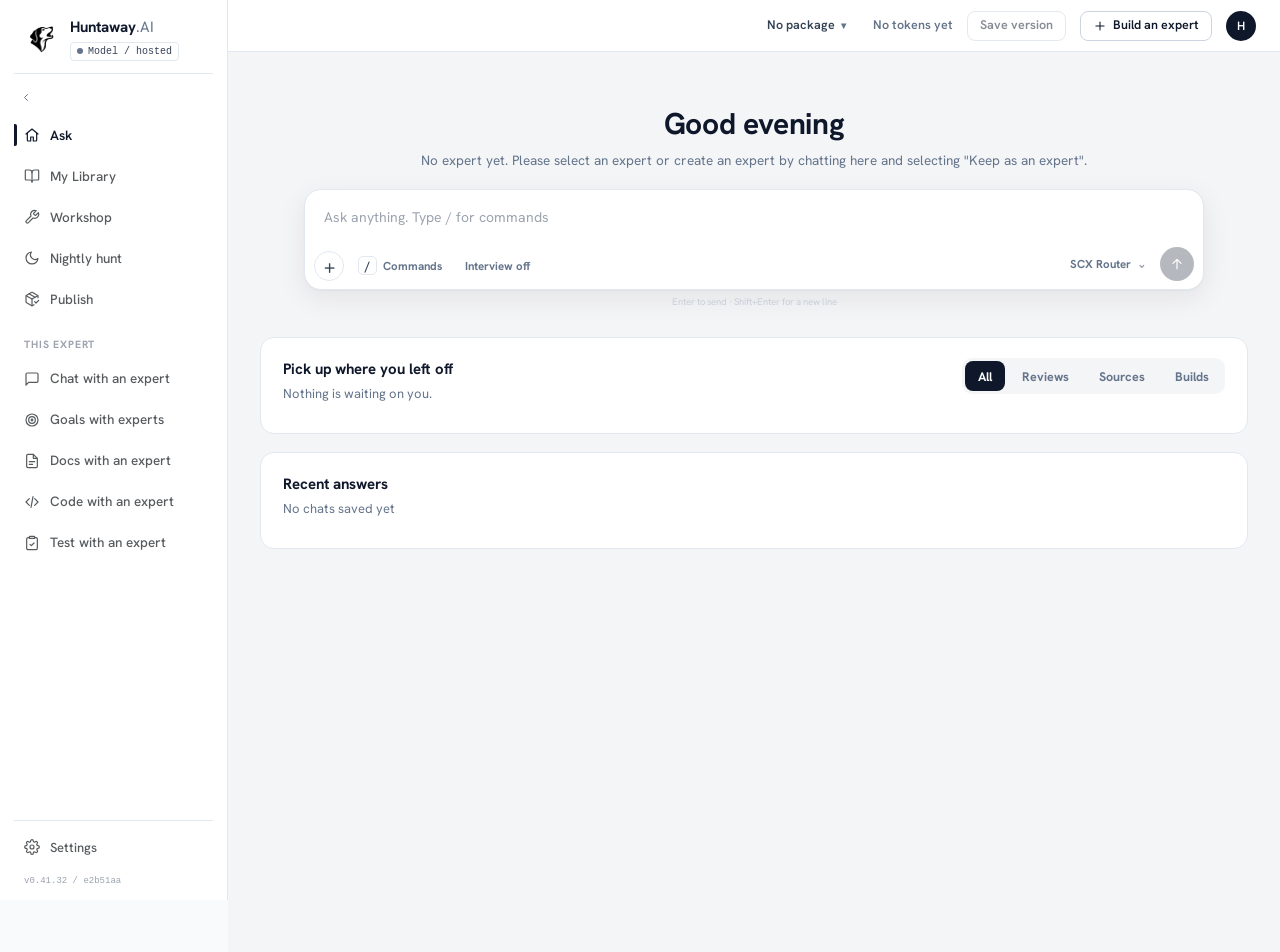
==== commit 615ec6f1: "deploy hosted chat from e2b51aac37e775401e0e0130c30896cfdb6e046e ashela/huntaway@e2b51aac37e775401e0" ====
--- a/index.html
+++ b/index.html
@@ -10,9 +10,9 @@
     <link rel="preload" as="image" href="./assets/huntaway-mark.png" />
     <link rel="preload" as="image" href="./assets/huntaway-sit.png" />
     <title>Huntaway · Experts</title>
-    <script type="module" crossorigin src="./assets/main-DE7asviX.js"></script>
+    <script type="module" crossorigin src="./assets/main-vvLrsnEe.js"></script>
     <link rel="modulepreload" crossorigin href="./assets/bundle-search-CRuSAdyn.js">
-    <link rel="stylesheet" crossorigin href="./assets/main-DB4FIIrf.css">
+    <link rel="stylesheet" crossorigin href="./assets/main-CYJh_CJu.css">
   </head>
   <body>
     <div id="root"></div>
--- a/assets/main-CYJh_CJu.css
+++ b/assets/main-CYJh_CJu.css
@@ -0,0 +1 @@
+@font-face{font-family:Hanken Grotesk;font-style:normal;font-display:swap;font-weight:400;src:url(./hanken-grotesk-latin-400-normal-BG6hkEXj.woff2) format("woff2"),url(./hanken-grotesk-latin-400-normal-CjyVwvJV.woff) format("woff")}@font-face{font-family:Hanken Grotesk;font-style:normal;font-display:swap;font-weight:500;src:url(./hanken-grotesk-latin-500-normal-DrDcrrxK.woff2) format("woff2"),url(./hanken-grotesk-latin-500-normal-Bo-NxEKf.woff) format("woff")}@font-face{font-family:Hanken Grotesk;font-style:normal;font-display:swap;font-weight:600;src:url(./hanken-grotesk-latin-600-normal-CIXX6EOa.woff2) format("woff2"),url(./hanken-grotesk-latin-600-normal-NEn2C4Q3.woff) format("woff")}@font-face{font-family:Hanken Grotesk;font-style:normal;font-display:swap;font-weight:700;src:url(./hanken-grotesk-latin-700-normal-CeQ8H3UY.woff2) format("woff2"),url(./hanken-grotesk-latin-700-normal-6IGCzoPh.woff) format("woff")}:root{--hz-canvas: #F8FAFC;--hz-surface: #FFFFFF;--hz-surface-sunken: #F4F5F7;--hz-border: #E2E8F0;--hz-border-strong: #CBD5E1;--hz-ink: #0F172A;--hz-ink-muted: #334155;--hz-ink-subtle: #64748B;--hz-ink-faint: #9CA3AF;--hz-accent: #0F172A;--hz-accent-ink: #FFFFFF;--hz-accent-blue: #2563EB;--hz-selected: #E8EEF9;--hz-hover: var(--hz-hover);--hz-warning: #B0450E;--hz-positive: #1F855E;--hz-row-hover: #F1F5F9;--hz-hover-wash: rgba(15, 23, 42, .04);--hz-watch: #8A6A1E;--hz-rail-ink-rest: #575B5E;--hz-accent-soft-bg: #E8EEF9;--hz-accent-soft-border: #C7D7F0;--hz-accent-soft-ink: #1E3A8A;--hz-status-good-text: #8A6A00;--hz-status-good-fill: #B8860B;--hz-status-watch-text: #6B6B70;--hz-status-watch-fill: #B4B4BA;--hz-status-weak-text: #B0450E;--hz-status-weak-fill: #D2673F;--hz-scrim: rgba(2, 6, 23, .55);--hz-scrim-ink: #FFFFFF;--hz-mark-filter: none}:root[data-theme=black]{--hz-canvas: #0B1220;--hz-surface: #101A2B;--hz-surface-sunken: #0E1626;--hz-border: #1E2A40;--hz-border-strong: #2B3B58;--hz-ink: #E9EEF6;--hz-ink-muted: #AEB9CB;--hz-ink-subtle: #7E8CA3;--hz-ink-faint: #5B6880;--hz-accent: #E9EEF6;--hz-accent-ink: #0B1220;--hz-accent-blue: #E9EEF6;--hz-selected: #16233B;--hz-hover: rgba(255, 255, 255, .05);--hz-warning: #E8763B;--hz-positive: #34D399;--hz-watch: #E2B93B;--hz-row-hover: #131F33;--hz-hover-wash: rgba(255, 255, 255, .05);--hz-rail-ink-rest: #7E8CA3;--hz-accent-soft-bg: #16233B;--hz-accent-soft-border: #2B3B58;--hz-accent-soft-ink: #E9EEF6;--hz-status-good-text: #34D399;--hz-status-good-fill: #34D399;--hz-status-watch-text: #E2B93B;--hz-status-watch-fill: #E2B93B;--hz-status-weak-text: #E8763B;--hz-status-weak-fill: #E8763B;--hz-scrim: rgba(0, 0, 0, .72);--hz-scrim-ink: #FFFFFF;--hz-mark-filter: invert(1);color-scheme:dark}*{box-sizing:border-box}html,body{margin:0;padding:0;height:100%}#root{height:100%}body{font-family:Hanken Grotesk,sans-serif;color:var(--hz-ink);background:var(--hz-canvas)}@media(min-width:761px){body.huntaway-app-shell{padding-left:228px;padding-top:52px}body.huntaway-app-shell.huntaway-nav-collapsed{padding-left:64px}.huntaway-nav-collapsed .app-header{width:64px;padding:18px 8px 12px!important}.huntaway-nav-collapsed .app-header-word,.huntaway-nav-collapsed .app-header-tab-label,.huntaway-nav-collapsed .app-header-model,.huntaway-nav-collapsed .app-header-version,.huntaway-nav-collapsed .app-rail-badge,.huntaway-nav-collapsed .app-header-brand-expanded,.huntaway-nav-collapsed .app-header-action-label{display:none!important}.huntaway-nav-collapsed .app-header-brand{margin:0 0 10px;padding:0 0 12px;justify-content:center}.huntaway-nav-collapsed .app-header-brand-tile{display:flex!important}.huntaway-nav-collapsed .app-header-tabs>a,.huntaway-nav-collapsed .app-header-ask>a,.huntaway-nav-collapsed .app-header-action{justify-content:center!important;padding:0!important}.app-header{position:fixed!important;z-index:80;inset:0 auto 0 0;width:228px;min-height:100vh;padding:18px 14px 12px!important;flex-direction:column;align-items:stretch!important;justify-content:flex-start!important;gap:0!important;border-right:1px solid var(--hz-border);border-bottom:0!important;background:var(--hz-surface)}.app-header-main{flex-direction:column;align-items:stretch!important;gap:0!important}.app-header-brand{margin:0 0 12px;padding:0 8px 12px;border-bottom:1px solid var(--hz-border)}.app-header-collapse{display:flex!important;position:static;align-self:flex-start;margin:0 0 6px}.app-header-collapse:hover{background:var(--hz-selected)!important;color:var(--hz-ink)!important}.app-header-tabs{min-width:0;flex-direction:column;align-items:stretch!important;gap:3px!important}.app-header-tabs>a{position:relative;min-height:38px;padding:0 10px!important;display:flex;align-items:center;gap:10px;border-radius:9px;color:var(--hz-rail-ink-rest)!important;font-size:13.5px!important}.app-header-tabs>a:hover,.app-header-ask>a:hover{background:var(--hz-hover);color:var(--hz-ink)!important}.app-header-ask{flex-direction:column;align-items:stretch!important;margin:0;padding:0}.app-header-ask>a{position:relative;min-height:38px;padding:0 10px!important;display:flex;align-items:center;gap:10px;border-radius:9px;color:var(--hz-rail-ink-rest)!important;font-size:13.5px!important}.app-header-ask>a.is-active{color:var(--hz-ink)!important;font-weight:600!important}.app-header-tabs>a.is-active{background:transparent;color:var(--hz-ink)!important;font-weight:600!important}.app-rail-dog{opacity:.55;transition:opacity .15s}.app-rail-dog,.hz-brand-mark,.app-header-brand-tile img,.app-rail-mark-tile img,.hz-chat-launcher-mark img{filter:var(--hz-mark-filter)}.app-header-tabs>a:hover .app-rail-dog{opacity:.85}.app-header-tabs>a.is-active .app-rail-dog{opacity:1}.app-header-actions{margin-top:auto;padding-top:8px;border-top:1px solid var(--hz-border);flex-direction:column;align-items:stretch!important;gap:3px!important}.app-header-actions>div{width:100%}.app-header-action{position:relative;width:100%!important;min-height:36px;padding:0 10px!important;display:flex!important;align-items:center;justify-content:flex-start!important;gap:9px;border-radius:8px!important;background:transparent!important;color:var(--hz-rail-ink-rest)!important;font-size:13px!important;text-decoration:none}.app-header-action:hover{background:var(--hz-hover)!important;color:var(--hz-ink)!important}.app-header-action.is-active{background:transparent!important;color:var(--hz-ink)!important;font-weight:600!important}.app-header-action-label{display:inline}.app-top-bar{position:fixed;z-index:70;top:0;right:0;left:228px;height:52px;display:flex;align-items:center;gap:14px;padding:0 20px;background:var(--hz-surface);border-bottom:1px solid var(--hz-border)}.huntaway-nav-collapsed .app-top-bar{left:64px}}@media(max-width:760px){body.huntaway-app-shell{padding-left:0}.app-header-action-label{display:none!important}.app-top-bar{position:static;left:auto}}a{color:var(--hz-ink);text-decoration:none}button,input,textarea,select{font-family:inherit}@keyframes hzRise{0%{opacity:0;transform:translateY(8px)}to{opacity:1;transform:none}}@keyframes hzPanel{0%{opacity:0;transform:translate(16px)}to{opacity:1;transform:none}}.hz-btn-spinner{width:12px;height:12px;flex:none;display:inline-block;border:2px solid currentColor;border-right-color:transparent;border-radius:50%;opacity:.85;animation:hzSpin .7s linear infinite}@keyframes hzSpin{to{transform:rotate(360deg)}}@media(prefers-reduced-motion:reduce){.hz-btn-spinner{animation-duration:2.4s}}@keyframes hzFade{0%{opacity:0}to{opacity:1}}@keyframes hzBlink{0%,to{opacity:1}50%{opacity:0}}@keyframes hzPop{0%{opacity:0;transform:translateY(6px) scale(.98)}to{opacity:1;transform:none}}@keyframes hzShimmer{0%{background-position:-420px 0}to{background-position:420px 0}}.hg-skel-card{border:1px solid var(--hz-border);border-radius:16px;padding:18px;background:var(--hz-surface);animation:hzPop .5s ease both}.hg-skel-head{display:flex;align-items:center;gap:14px}.hg-skel-ring{width:40px;height:40px;border-radius:50%;flex-shrink:0}.hg-skel-line,.hg-skel-ring,.hg-skel-pill{background:linear-gradient(90deg,var(--hz-surface-sunken) 0%,var(--hz-border) 20%,var(--hz-surface-sunken) 40%,var(--hz-surface-sunken) 100%);background-size:840px 100%;animation:hzShimmer 1.5s ease-in-out infinite;border-radius:6px}.hg-skel-line{height:10px}.hg-skel-foot{display:flex;gap:8px;margin-top:16px}.hg-skel-pill{width:64px;height:18px;border-radius:9px}@media(prefers-reduced-motion:reduce){.hg-skel-line,.hg-skel-ring,.hg-skel-pill{animation:none}}.source-focus-target{outline:none;scroll-margin-top:18px}.source-guided-path{margin-bottom:22px;border:1px solid var(--hz-border);border-top:2px solid var(--hz-accent-blue);border-radius:12px;background:var(--hz-surface);padding:16px 18px 18px}.source-guided-heading{display:flex;align-items:flex-start;gap:11px}.source-guided-mark{width:30px;height:30px;flex:0 0 30px;display:inline-flex;align-items:center;justify-content:center;color:var(--hz-ink-muted);border:1px solid var(--hz-border);border-radius:8px;background:var(--hz-surface)}.source-guided-heading h2{margin:0 0 3px;font-size:15px;font-weight:700}.source-guided-heading p{margin:0;color:var(--hz-ink-subtle);font-size:12.5px;line-height:1.45}.source-guided-action{min-height:36px;margin:12px 0 0;padding:0 15px;display:inline-flex;align-items:center;gap:7px;border:1px solid var(--hz-ink);border-radius:8px;background:var(--hz-ink);color:var(--hz-surface);font-size:12px;font-weight:650;cursor:pointer}.source-guided-action:hover{background:#000}.source-guided-action:disabled{cursor:default;opacity:.5}.source-guided-message{margin:9px 0 0;color:var(--hz-ink-subtle);font-size:11.5px;line-height:1.4}.source-guided-results{margin-top:14px;border-top:1px solid var(--hz-border)}.source-guided-results-title{padding:10px 0 5px;display:flex;align-items:center;justify-content:space-between;color:var(--hz-ink-muted);font-size:11px;font-weight:700;text-transform:uppercase;letter-spacing:.04em}.source-guided-results-title span{color:var(--hz-ink-faint)}.source-guided-result{display:flex;align-items:center;justify-content:space-between;gap:10px;padding:9px 0;border-bottom:1px solid var(--hz-border)}.source-guided-result>div:first-child{min-width:0}.source-guided-result strong,.source-guided-result span{display:block;overflow:hidden;text-overflow:ellipsis;white-space:nowrap}.source-guided-result strong{font-size:11.5px;font-weight:650}.source-guided-result span{margin-top:2px;color:var(--hz-ink-faint);font-size:10.5px}.source-guided-result-actions{flex-shrink:0;display:flex;gap:4px}.source-guided-result-actions button{height:26px;padding:0 8px;border:1px solid var(--hz-border-strong);border-radius:7px;background:var(--hz-surface);color:var(--hz-ink-muted);font-size:11px;font-weight:600;cursor:pointer}.source-guided-result-actions button:first-child{border-color:var(--hz-accent-blue);color:var(--hz-accent-blue)}.source-guided-more{margin:8px 0 0;color:var(--hz-ink-faint);font-size:10.5px}.source-add-own{margin-top:14px;border-top:1px solid var(--hz-border);padding-top:10px}.source-add-own summary{width:fit-content;color:var(--hz-ink-muted);font-size:11.5px;font-weight:650;cursor:pointer;list-style:none}.source-add-own summary::-webkit-details-marker{display:none}.source-add-own summary:before{content:"+";margin-right:6px;color:var(--hz-accent-blue)}.source-add-own[open] summary:before{content:"-"}::-webkit-scrollbar{width:9px}::-webkit-scrollbar-thumb{background:var(--hz-border);border-radius:5px}.hg-app{height:100vh;display:flex;flex-direction:column;background:var(--hz-surface)}.hg-header{flex-shrink:0;display:flex;align-items:center;justify-content:space-between;gap:18px;padding:8px 20px;border-bottom:1px solid var(--hz-border)}.hg-brand{display:flex;align-items:center;gap:20px;min-width:0}.hg-logo{display:flex;align-items:center;gap:10px;text-decoration:none;color:inherit;flex-shrink:0}.hg-logo img{height:30px;width:30px;object-fit:contain;display:block}.hg-wordmark{font-family:Hanken Grotesk,sans-serif;font-size:18px;font-weight:600;letter-spacing:-.01em}.hg-divider-v{width:1px;height:20px;background:var(--hz-border);flex-shrink:0}.hg-section-label{font-size:13px;font-weight:600;color:var(--hz-ink)}.hg-nav{display:flex;align-items:center;gap:8px;flex-shrink:0}.hg-iconbtn{display:inline-flex;align-items:center;justify-content:center;width:30px;height:30px;border-radius:8px;color:var(--hz-ink-subtle);text-decoration:none;cursor:pointer;background:none;border:none;transition:all .15s}.hg-iconbtn:hover{background:var(--hz-hover-wash);color:var(--hz-ink)}.hg-navlink-compact{display:inline-flex;align-items:center;gap:5px;height:30px;padding:0 6px;color:var(--hz-ink-subtle);text-decoration:none;font-size:12px;font-weight:600}.hg-navlink-compact:hover{color:var(--hz-ink)}.hg-avatar{width:30px;height:30px;border-radius:50%;background:var(--hz-ink);color:var(--hz-surface);display:flex;align-items:center;justify-content:center;font-size:12px;font-weight:600}.hg-body{flex:1;min-height:0;position:relative;display:flex}.hg-scroll{flex:1;min-width:0;overflow-y:auto;overflow-x:hidden}.hg-container{max-width:1120px;margin:0 auto;padding:22px 30px 90px;animation:hzRise .4s ease both}.hg-masthead{display:flex;flex-direction:column;gap:16px;margin-bottom:22px}.hg-toolbar-heading{width:100%;display:flex;align-items:end;justify-content:space-between;gap:20px}.hg-titlewrap{display:flex;align-items:end;gap:12px;min-width:0}.hg-eyebrow{display:block;margin-bottom:4px;color:var(--hz-ink-faint);font-size:9.5px;font-weight:800;letter-spacing:.1em;text-transform:uppercase}.hg-title{font-family:Hanken Grotesk,sans-serif;font-weight:500;font-size:25px;letter-spacing:-.01em;margin:0;line-height:1}.hg-summary{font-size:12.5px;color:var(--hz-ink-faint);white-space:nowrap}.hg-toolbar-actions,.hg-toolbar-controls{display:flex;align-items:center;gap:9px}.hg-toolbar-controls{width:100%}.hg-toolbar-controls .hg-search{max-width:390px}.hg-search{position:relative;flex:1;min-width:170px;max-width:280px}.hg-search svg{position:absolute;left:11px;top:50%;transform:translateY(-50%)}.hg-search-input{width:100%;height:34px;padding:0 40px 0 31px;border-radius:9px;border:1px solid var(--hz-border);background:var(--hz-canvas);font-family:inherit;font-size:13px;color:var(--hz-ink);outline:none;transition:border-color .15s}.hg-search-input:focus{border-color:var(--hz-ink)}.hg-kbd{position:absolute;right:10px;top:50%;transform:translateY(-50%);font-size:11px;color:var(--hz-ink-faint);border:1px solid var(--hz-border);border-radius:5px;padding:1px 5px;background:var(--hz-surface)}.hg-select{width:138px}.hg-viewtoggle{display:flex;border:1px solid var(--hz-border);border-radius:9px;overflow:hidden}.hg-viewbtn{width:34px;height:32px;display:flex;align-items:center;justify-content:center;border:none;cursor:pointer;transition:all .15s;background:var(--hz-canvas);color:var(--hz-ink-faint)}.hg-viewbtn.is-active{background:var(--hz-ink);color:var(--hz-surface)}.hg-spacer{flex:1}.hg-importexpert{display:inline-flex;align-items:center;gap:8px;height:32px;padding:0 10px;border-radius:7px;border:1px solid var(--hz-border-strong);background:var(--hz-surface);color:var(--hz-ink-muted);text-decoration:none;font-size:12px;font-weight:600;white-space:nowrap;transition:border-color .15s,color .15s}.hg-importexpert:hover{border-color:var(--hz-ink);color:var(--hz-ink)}.hg-newexpert{display:inline-flex;align-items:center;justify-content:center;height:34px;padding:0 15px;border-radius:8px;border:1px solid var(--hz-ink);background:var(--hz-ink);color:var(--hz-surface);text-decoration:none;font-size:12.5px;font-weight:700;white-space:nowrap;transition:background .15s}.hg-newexpert:hover{background:#000}.hg-grid{display:grid;grid-template-columns:repeat(auto-fill,minmax(330px,1fr));gap:14px}.hg-card{border:1px solid var(--hz-border);border-radius:12px;background:var(--hz-surface);padding:16px 17px 14px;display:flex;flex-direction:column;min-width:0}.hg-card.is-attention{border-color:var(--hz-border)}.hg-card.is-selected{border-color:var(--hz-ink)}.hg-card-head{display:flex;align-items:center;gap:14px}.hg-card-meta{flex:1;min-width:0}.hg-card-cat{font-size:10px;font-weight:700;letter-spacing:.1em;text-transform:uppercase;color:var(--hz-ink-faint)}.hg-card-name{display:block;max-width:100%;padding:0;border:none;background:none;text-align:left;font-family:Hanken Grotesk,sans-serif;font-size:19.5px;font-weight:500;letter-spacing:-.01em;color:var(--hz-ink);line-height:1.2;margin:2px 0 0;cursor:pointer;overflow:hidden;text-overflow:ellipsis;white-space:nowrap}.hg-card-name:hover{color:#000}.hg-menu{position:relative;flex-shrink:0}.hg-menu-btn{width:26px;height:26px;border-radius:7px;border:none;background:none;color:var(--hz-ink-faint);font-size:15px;line-height:1;cursor:pointer;transition:all .15s}.hg-menu-btn:hover{background:var(--hz-hover-wash);color:var(--hz-ink)}.hg-menu-pop{position:absolute;top:calc(100% + 4px);right:0;z-index:50;min-width:180px;background:var(--hz-surface);border:1px solid var(--hz-border);border-radius:10px;box-shadow:0 10px 26px #14141a1f;padding:5px}.hg-menu-item{display:block;width:100%;text-align:left;padding:8px 11px;border-radius:7px;border:none;background:none;font-family:inherit;font-size:13px;color:var(--hz-ink);cursor:pointer}.hg-menu-item:hover{background:var(--hz-hover-wash)}.hg-menu-item.is-danger{color:var(--hz-warning)}.hw-select{position:relative;min-width:0}.hw-select-trigger{width:100%;height:34px;display:flex;align-items:center;justify-content:space-between;gap:12px;border:1px solid var(--hz-border-strong);border-radius:7px;padding:0 10px 0 12px;background:var(--hz-canvas);color:var(--hz-ink);font:500 12.5px/1 Hanken Grotesk,sans-serif;text-align:left;cursor:pointer}.hw-select-trigger:hover,.hw-select-trigger:focus-visible{border-color:var(--hz-ink);outline:none}.hw-select-chevron{display:flex;align-items:center;color:var(--hz-ink-subtle);transition:transform .15s ease}.hw-select:has(.hw-select-menu) .hw-select-chevron{transform:rotate(180deg)}.hw-select-menu{position:absolute;z-index:120;top:calc(100% + 4px);left:0;min-width:100%;width:max-content;max-width:320px;padding:4px 0;border:1px solid var(--hz-border-strong);border-radius:7px;background:var(--hz-surface);box-shadow:0 10px 24px #17171a1f}.hw-select-option{position:relative;width:100%;min-height:32px;display:flex;align-items:center;border:0;border-radius:0;padding:7px 12px;background:var(--hz-surface);color:var(--hz-ink-muted);font:500 12.5px/1.25 Hanken Grotesk,sans-serif;text-align:left;cursor:pointer}.hw-select-option:hover,.hw-select-option:focus-visible{background:var(--hz-hover-wash);outline:none}.hw-select-option.is-selected{background:var(--hz-selected);color:var(--hz-ink);font-weight:700}.hw-select-option.is-selected:before{content:"";position:absolute;left:0;top:6px;bottom:6px;width:3px;background:var(--hz-accent-blue)}.hg-sort-select{width:210px}.working-document-select{width:min(220px,28vw)}.working-document-select .hw-select-trigger>span:first-child{min-width:0;flex:1;overflow:hidden;text-overflow:ellipsis;white-space:nowrap}.working-create-select{width:100px}@keyframes workingRailIn{0%{opacity:0;transform:translate(-10px)}to{opacity:1;transform:translate(0)}}.working-assistant{animation:workingRailIn .16s ease-out;box-shadow:8px 0 22px #17171a09}.working-assistant-prompts{display:grid;gap:0;margin-top:18px;border-top:1px solid var(--hz-border)}.working-assistant-prompts button{min-height:42px;border:0;border-bottom:1px solid var(--hz-border);padding:8px 2px;background:transparent;color:var(--hz-ink);font:650 12px/1.35 Hanken Grotesk,sans-serif;text-align:left;cursor:pointer}.working-assistant-prompts button:after{content:"›";float:right;color:var(--hz-ink-faint)}.working-assistant-prompts button:hover{color:var(--hz-accent-blue)}.working-document-command-menu{position:absolute;z-index:20;right:12px;bottom:calc(100% + 6px);left:12px;overflow:hidden;border:1px solid var(--hz-border-strong);border-radius:8px;background:var(--hz-surface);box-shadow:0 12px 28px #17171a1f}.working-document-command-menu button{width:100%;display:grid;grid-template-columns:72px minmax(0,1fr);gap:8px;align-items:center;border:0;border-bottom:1px solid var(--hz-border);padding:10px 11px;background:var(--hz-surface);color:var(--hz-ink);font:600 12px/1.3 Hanken Grotesk,sans-serif;text-align:left;cursor:pointer}.working-document-command-menu button:last-child{border-bottom:0}.working-document-command-menu button:hover,.working-document-command-menu button:focus-visible{background:var(--hz-hover-wash);outline:none}.working-document-command-menu code{color:var(--hz-accent-blue);font:600 11px/1 IBM Plex Mono,monospace}.working-start-composer{position:relative;width:min(100%,760px);margin:36px auto 0;padding:10px 12px;border:1px solid var(--hz-border-strong);border-radius:12px;background:var(--hz-surface);box-shadow:0 12px 28px #17171a0f}.working-start-composer textarea{display:block;width:100%;min-height:52px;resize:none;border:0;outline:0;padding:4px 2px;background:transparent;color:var(--hz-ink);font:13px/1.45 Hanken Grotesk,sans-serif}.working-start-composer>div:last-child{display:flex;align-items:center;gap:8px;color:var(--hz-ink-subtle);font:600 11px/1 Hanken Grotesk,sans-serif}.working-start-composer>div:last-child button{width:24px;height:24px;border:1px solid var(--hz-border-strong);border-radius:50%;background:var(--hz-surface);color:var(--hz-ink);font:600 14px/1 IBM Plex Mono,monospace;cursor:pointer}.working-start-recent{overflow-y:auto;border-left:1px solid var(--hz-border);background:var(--hz-canvas);padding:34px 20px}.working-start-recent-heading{display:flex;align-items:center;justify-content:space-between;gap:12px;padding-bottom:14px;border-bottom:1px solid var(--hz-border)}.working-start-recent-heading strong{font:500 20px/1.1 Hanken Grotesk,sans-serif}.working-start-recent-heading button{border:0;background:transparent;color:var(--hz-ink-subtle);font:600 11px/1 Hanken Grotesk,sans-serif;cursor:pointer}.working-start-recent>div:last-child>button{display:block;width:100%;border:0;border-bottom:1px solid var(--hz-border);padding:13px 2px;background:transparent;color:var(--hz-ink);text-align:left;cursor:pointer}.working-start-recent>div:last-child>button:hover{color:var(--hz-accent-blue)}.working-start-recent>div:last-child span,.working-start-recent>div:last-child small{display:block;overflow:hidden;text-overflow:ellipsis;white-space:nowrap}.working-start-recent>div:last-child span{font:650 12px/1.35 Hanken Grotesk,sans-serif}.working-start-recent>div:last-child small,.working-start-recent p{margin-top:3px;color:var(--hz-ink-faint);font:11px/1.35 Hanken Grotesk,sans-serif}@media(max-width:820px){.working-start-shell{grid-template-columns:1fr!important}.working-start-recent{display:none}}.working-empty-document{min-height:360px;display:flex;flex-direction:column;justify-content:center;border-top:1px solid var(--hz-border);border-bottom:1px solid var(--hz-border);padding:46px 0}.working-empty-document>span{color:var(--hz-accent-blue);font-size:9.5px;font-weight:800;letter-spacing:.09em;text-transform:uppercase}.working-empty-document h2{max-width:540px;margin:8px 0 0;font:500 25px/1.15 Hanken Grotesk,sans-serif}.working-empty-document p{max-width:600px;margin:10px 0 20px;color:var(--hz-ink-subtle);font-size:13px;line-height:1.55}.working-empty-primary{display:flex;flex-wrap:wrap;gap:8px}.working-empty-primary button{min-height:34px;border:1px solid var(--hz-ink);border-radius:7px;padding:0 12px;background:var(--hz-ink);color:var(--hz-surface);font-size:12px;font-weight:700;cursor:pointer}.working-empty-primary button+button{border-color:var(--hz-border-strong);background:var(--hz-surface);color:var(--hz-ink)}.working-empty-insert{display:flex;align-items:center;flex-wrap:wrap;gap:6px;margin-top:26px}.working-empty-insert span{margin-right:4px;color:var(--hz-ink-faint);font-size:10.5px}.working-empty-insert button,.working-insert-bar button{border:0!important;border-bottom:1px solid var(--hz-border-strong)!important;border-radius:0!important;padding:4px 1px!important;background:transparent!important;color:var(--hz-rail-ink-rest);font-size:11.5px;cursor:pointer}.working-empty-insert button:hover,.working-insert-bar button:hover{border-bottom-color:var(--hz-ink)!important;color:var(--hz-ink)}.working-insert-bar{align-items:center;flex-wrap:wrap}.working-insert-bar:before{content:"Insert";margin-right:5px;color:var(--hz-ink-faint);font-size:10.5px}.working-context-panel{animation:workingContextIn .16s ease-out;box-shadow:-8px 0 22px #17171a06}@keyframes workingContextIn{0%{opacity:0;transform:translate(10px)}to{opacity:1;transform:translate(0)}}.working-context-header{min-height:46px;display:flex;align-items:center;justify-content:space-between;gap:10px;border-bottom:1px solid var(--hz-border);padding:7px 12px 7px 14px}.working-context-header strong{display:block;font-size:12.5px}.working-context-header span{display:block;margin-top:1px;color:var(--hz-ink-faint);font-size:10.5px}.working-context-header>button{width:26px;height:26px;border:0;border-radius:5px;background:transparent;color:var(--hz-ink-subtle);font-size:18px;cursor:pointer}.working-context-header>button:hover{background:var(--hz-hover-wash);color:var(--hz-ink)}.working-context-tabs{display:grid;grid-template-columns:repeat(3,minmax(0,1fr));border-bottom:1px solid var(--hz-border);padding:0 10px}.working-context-tabs button{min-width:0;border:0;border-bottom:2px solid transparent;padding:9px 4px 7px;background:transparent;color:var(--hz-ink-subtle);font:650 11px/1.2 Hanken Grotesk,sans-serif;cursor:pointer}.working-context-tabs button.is-active{border-bottom-color:var(--hz-ink);color:var(--hz-ink)}.working-context-tabs button span{margin-left:3px;color:var(--hz-ink-faint);font-size:9.5px;font-weight:500}.working-context-content{flex:1;min-height:0;overflow-y:auto;padding:10px}.working-outline-list,.working-context-sources{display:grid;gap:2px}.working-outline-list>button,.working-context-sources>button{width:100%;display:grid;grid-template-columns:22px minmax(0,1fr);gap:8px;border:0;border-radius:5px;padding:8px;background:transparent;color:var(--hz-ink);font-family:inherit;text-align:left;cursor:pointer}.working-outline-list>button:hover,.working-outline-list>button.is-selected,.working-context-sources>button:hover{background:var(--hz-hover-wash)}.working-outline-list>button>span:first-child,.working-context-sources>button>span:first-child{color:var(--hz-ink-faint);font-size:10.5px;font-variant-numeric:tabular-nums;line-height:1.35}.working-outline-list strong,.working-context-sources strong{display:-webkit-box;overflow:hidden;font-size:11.5px;line-height:1.35;-webkit-box-orient:vertical;-webkit-line-clamp:2}.working-outline-list small,.working-context-sources small{display:block;margin-top:2px;color:var(--hz-ink-faint);font-size:10px;line-height:1.3}.working-outline-list>p,.working-context-assets>p,.working-context-sources>p{margin:10px 6px;color:var(--hz-ink-subtle);font-size:11.5px;line-height:1.5}.working-context-assets{display:grid;gap:6px}.working-context-assets article{display:flex;align-items:flex-start;justify-content:space-between;gap:10px;border-bottom:1px solid var(--hz-border);padding:9px 7px 10px}.working-context-assets article strong{display:block;font-size:11.5px;line-height:1.35}.working-context-assets article span{display:block;margin-top:2px;color:var(--hz-ink-faint);font-size:10px}.working-context-assets article>button,.working-context-asset-actions button{border:0;padding:2px 0;background:transparent;color:var(--hz-ink-subtle);font-family:inherit;font-size:10.5px;cursor:pointer}.working-context-asset-actions{display:grid;flex-shrink:0;gap:3px;text-align:right}.working-context-asset-actions button:first-child{color:var(--hz-accent-blue);font-weight:700}.working-evidence-panel{width:360px!important}@media(max-width:1180px){.working-shell.has-assistant.has-context{grid-template-columns:320px minmax(0,1fr)!important}.working-shell.has-context:not(.has-assistant){grid-template-columns:minmax(0,1fr)!important}.working-context-panel{position:fixed;z-index:55;top:44px;right:0;bottom:0;width:min(320px,92vw);border-left:1px solid var(--hz-border);box-shadow:-14px 0 30px #17171a1f}}@media(max-width:820px){.working-context-panel{top:0}.working-evidence-panel{width:min(360px,92vw)!important}}.library-page{height:100vh;display:flex;flex-direction:column;overflow:hidden;background:var(--hz-surface);color:var(--hz-ink)}.library-scroll{flex:1;min-height:0;overflow-y:auto}.library-content{max-width:1240px;margin:0 auto;padding:28px 34px 100px}.library-welcome{padding:2px 0 18px}.library-welcome>span{color:var(--hz-ink-faint);font-size:10px;font-weight:800;letter-spacing:.1em;text-transform:uppercase}.library-welcome h1{margin:4px 0 0;font:500 32px/1.1 Hanken Grotesk,sans-serif;letter-spacing:-.015em}.library-welcome p{margin:6px 0 0;color:var(--hz-ink-subtle);font-size:13px;line-height:1.45}.library-eyebrow{display:block;margin-bottom:5px;color:var(--hz-ink-faint);font-size:10px;font-weight:800;letter-spacing:.1em;text-transform:uppercase}.library-filter-row{display:flex;align-items:center;gap:18px;margin:10px 0 26px}.library-filter{min-width:0;flex:1;display:flex;align-items:center;gap:5px;overflow-x:auto;scrollbar-width:none}.library-filter::-webkit-scrollbar{display:none}.library-filter button{flex-shrink:0;display:inline-flex;align-items:center;gap:7px;border:1px solid transparent;border-radius:7px;padding:7px 10px;background:var(--hz-surface);color:var(--hz-ink-subtle);font:600 12px/1.2 Hanken Grotesk,sans-serif;cursor:pointer}.library-filter button.is-active{background:var(--hz-ink);color:var(--hz-surface);font-weight:700}.library-filter button span:last-child{opacity:.65;font:500 10.5px/1.2 Hanken Grotesk,sans-serif;font-variant-numeric:tabular-nums}.library-home-topline{margin-bottom:28px}.library-home-topline.has-builder{display:grid;grid-template-columns:minmax(0,1fr) 260px;align-items:end;gap:20px}.library-home-topline>.library-workspace-map{margin-bottom:0}.library-improvement-digest{min-width:0}.library-improvement-digest>header{display:flex;align-items:baseline;justify-content:space-between;gap:10px;margin:0 0 9px}.library-improvement-digest>header>span{color:var(--hz-ink);font-size:9.5px;font-weight:800;letter-spacing:.08em;text-transform:uppercase}.library-improvement-digest>header>small{color:var(--hz-ink-subtle);font-size:10px;white-space:nowrap}.library-improvement-digest>a{min-height:86px;display:flex;flex-direction:column;justify-content:center;overflow:hidden;border:1px solid var(--hz-border);border-radius:10px;padding:12px 14px;background:var(--hz-canvas);color:var(--hz-ink);text-decoration:none}.library-improvement-digest>a:hover{border-color:var(--hz-border-strong);background:var(--hz-hover-wash)}.library-improvement-digest>a>strong{display:block;overflow:hidden;font-size:12px;text-overflow:ellipsis;white-space:nowrap}.library-improvement-digest>a>p{display:-webkit-box;margin:4px 0 0;overflow:hidden;color:var(--hz-ink-subtle);font-size:10.5px;line-height:1.35;-webkit-box-orient:vertical;-webkit-line-clamp:3}.library-expert-builder{min-width:0}.library-expert-builder>header{display:flex;align-items:baseline;min-height:17px;margin:0 0 9px}.library-expert-builder>header>span{color:var(--hz-ink);font-size:9.5px;font-weight:800;letter-spacing:.08em;text-transform:uppercase}.library-expert-builder>a{min-height:86px;display:grid;grid-template-columns:58px minmax(0,1fr);align-items:center;gap:10px;overflow:hidden;border:1px solid var(--hz-border);border-radius:10px;padding:10px 12px;background:var(--hz-surface);color:var(--hz-ink);text-decoration:none}.library-expert-builder>a:hover{border-color:var(--hz-border-strong);background:var(--hz-hover-wash)}.library-expert-builder>a>img{width:52px;height:52px;object-fit:contain}.library-expert-builder strong{display:block;font-size:12px}.library-expert-builder p{margin:4px 0 0;color:var(--hz-ink-subtle);font-size:10.5px;line-height:1.35}.library-workspace-map{margin-bottom:0}.library-workspace-map>header,.library-recent-work>header,.library-row-name{padding:1px 4px;margin:-1px -4px;transition:background .12s}.library-row-name:hover{background:var(--hz-hover-wash)}.library-row-name:focus-visible{outline:2px solid var(--hz-accent-blue);outline-offset:1px}.library-row{transition:background .12s,border-color .12s}.library-row:hover:not(.is-current){background:var(--hz-hover-wash)!important;border-color:var(--hz-border)!important}.library-row-tool{transition:background .12s,border-color .12s,color .12s}.library-row-tool:hover{background:var(--hz-surface-sunken)!important;border-color:var(--hz-border-strong)!important;color:var(--hz-ink)!important}.library-row-tool:focus-visible{outline:2px solid var(--hz-accent-blue);outline-offset:1px}.library-row-tool-danger:hover{border-color:var(--hz-warning)!important;color:var(--hz-warning)!important}.library-icon-edit{position:absolute;top:0;right:0;bottom:0;left:0;display:flex;align-items:center;justify-content:center;border:0;border-radius:10px;padding:0;cursor:pointer;background:var(--hz-scrim);color:var(--hz-scrim-ink);font-size:17px;font-weight:600;line-height:1;opacity:0;transition:opacity .12s}.library-icon-edit:hover,.library-icon-edit:focus-visible{opacity:1}.library-icon-pop{position:absolute;top:46px;left:0;z-index:30;width:250px;border:1px solid var(--hz-border);border-radius:10px;background:var(--hz-surface);box-shadow:0 12px 30px #0f172a29;padding:10px;display:flex;flex-direction:column;gap:8px}.library-icon-pop-actions{display:flex;flex-wrap:wrap;gap:6px}.library-icon-pop-actions>button{padding:6px 10px;border:1px solid var(--hz-border);border-radius:7px;background:var(--hz-surface);font:inherit;font-size:12px;font-weight:650;color:var(--hz-ink-muted);cursor:pointer}.library-icon-pop-actions>button:hover:not(:disabled){border-color:var(--hz-ink);color:var(--hz-ink)}.library-icon-pop-actions>button:disabled{opacity:.55;cursor:default}.library-icon-pop-error{font-size:11.5px;line-height:1.4;color:var(--hz-warning)}.library-icon-pop-grid{display:flex;flex-wrap:wrap;gap:5px}.library-icon-pop-grid>button{width:32px;height:32px;display:inline-flex;align-items:center;justify-content:center;border:1px solid var(--hz-border);border-radius:8px;background:var(--hz-surface);color:var(--hz-ink-muted);cursor:pointer}.library-icon-pop-grid>button:hover{border-color:var(--hz-ink);color:var(--hz-ink)}.library-icon-pop-grid>button.is-on{background:var(--hz-ink);border-color:var(--hz-ink);color:var(--hz-surface)}.library-expert-glance>header,.library-start-panel>header{display:flex;align-items:baseline;justify-content:space-between;gap:16px;margin-bottom:8px}.library-workspace-map>header>span,.library-recent-work>header>span,.library-expert-glance>header>span,.library-start-panel>header>span{font-size:11px;font-weight:800;letter-spacing:.07em;text-transform:uppercase}.library-workspace-map>header button,.library-recent-work>header button,.library-expert-glance>header a{border:0;padding:0;background:transparent;color:var(--hz-ink-subtle);font:650 11px/1.2 Hanken Grotesk,sans-serif;text-decoration:none;cursor:pointer}.library-workspace-map>header button:hover,.library-recent-work>header button:hover,.library-expert-glance>header a:hover{color:var(--hz-ink)}.library-workspace-map>div{display:grid;grid-template-columns:repeat(4,minmax(0,1fr));gap:8px}.library-workspace-map>div>button{min-width:0;min-height:86px;display:grid;grid-template-columns:36px minmax(0,1fr) auto;align-items:center;gap:11px;padding:13px;border:1px solid var(--hz-border);border-radius:10px;background:var(--hz-canvas);color:var(--hz-ink);font-family:inherit;text-align:left;cursor:pointer}.library-workspace-map>div>button:hover{border-color:var(--hz-border-strong);background:var(--hz-hover-wash)}.library-category-icon{width:34px;height:34px;display:grid;place-items:center;border-radius:8px;background:var(--hz-surface-sunken);color:var(--hz-ink-muted)}.library-category-icon.is-chat{background:var(--hz-surface-sunken);color:var(--hz-ink-muted)}.library-category-icon.is-diagram{background:var(--hz-selected);color:var(--hz-ink-muted)}.library-category-icon.is-analysis{background:var(--hz-surface-sunken);color:var(--hz-ink-subtle)}.library-workspace-map>div>button>span:nth-child(2){min-width:0}.library-workspace-map strong{display:block;overflow:hidden;font-size:12.5px;text-overflow:ellipsis;white-space:nowrap}.library-workspace-map small{display:block;margin-top:4px;overflow:hidden;color:var(--hz-ink-subtle);font-size:10.5px;text-overflow:ellipsis;white-space:nowrap}.library-workspace-map b{color:var(--hz-ink);font:500 22px/1 Hanken Grotesk,sans-serif}.library-dashboard-grid{display:grid;grid-template-columns:minmax(0,1.2fr) minmax(360px,.8fr);gap:24px;margin-bottom:30px}.library-recent-work.is-full{margin-bottom:20px}.library-recent-work>div,.library-expert-glance>div{display:grid;gap:6px;overflow:visible}.library-recent-work>div>a{min-height:58px;display:grid;grid-template-columns:86px minmax(0,1fr) auto;align-items:center;gap:12px;padding:9px 12px;border:1px solid transparent;border-radius:9px;background:var(--hz-canvas);color:var(--hz-ink);text-decoration:none}.library-recent-work>div>a:hover{border-color:var(--hz-border);background:var(--hz-hover-wash)}.library-work-kind{font-size:9px;font-weight:800;letter-spacing:.06em;text-transform:uppercase}.library-work-kind.is-chat,.library-work-kind.is-diagram{color:var(--hz-ink-muted)}.library-work-kind.is-analysis{color:var(--hz-ink-subtle)}.library-recent-work>div>a>span:nth-child(2){min-width:0}.library-recent-work strong{display:block;overflow:hidden;font-size:12.5px;text-overflow:ellipsis;white-space:nowrap}.library-recent-work small{display:block;margin-top:3px;overflow:hidden;color:var(--hz-ink-subtle);font-size:10.5px;text-overflow:ellipsis;white-space:nowrap}.library-recent-work time{color:var(--hz-ink-subtle);font-size:10.5px;white-space:nowrap}.library-expert-glance>div>button{width:100%;min-height:58px;display:grid;grid-template-columns:36px minmax(0,1fr) 44px;align-items:center;gap:10px;padding:8px 12px;border:1px solid transparent;border-radius:9px;background:var(--hz-canvas);color:var(--hz-ink);font-family:inherit;text-align:left;cursor:pointer}.library-expert-glance>div>button:hover{border-color:var(--hz-border);background:var(--hz-hover-wash)}.library-expert-glance>div>button>span:nth-child(2){min-width:0}.library-expert-glance strong{display:block;overflow:hidden;font-size:12.5px;text-overflow:ellipsis;white-space:nowrap}.library-expert-glance small{display:block;margin-top:3px;overflow:hidden;color:var(--hz-ink-subtle);font-size:10.5px;font-weight:500;text-overflow:ellipsis;white-space:nowrap}.library-expert-glance small b{color:var(--hz-ink-subtle);font-weight:750}.library-expert-score{color:var(--hz-ink);font:600 13px/1.1 Hanken Grotesk,sans-serif;text-align:right}.library-expert-score small{margin-top:1px;font-size:9px;text-align:right}.library-expert-glance>div>p{margin:0;padding:18px;color:var(--hz-ink-faint);font-size:11.5px}.library-nightly-log{border:1px solid var(--hz-border);border-radius:9px;background:var(--hz-canvas)}.library-nightly-log summary{min-height:44px;display:grid;grid-template-columns:auto minmax(0,1fr) auto;align-items:center;gap:12px;padding:0 13px;list-style:none;cursor:pointer}.library-nightly-log summary::-webkit-details-marker{display:none}.library-nightly-log summary>span{font-size:11px;font-weight:800;letter-spacing:.07em;text-transform:uppercase}.library-nightly-log summary>small{color:var(--hz-ink-subtle);font-size:11px}.library-nightly-log summary>b{color:var(--hz-rail-ink-rest);font-size:10.5px}.library-nightly-log[open] summary>b{visibility:hidden}.library-nightly-log>div{display:grid;gap:5px;padding:0 7px 7px}.library-nightly-log>div>a{min-height:46px;display:grid;grid-template-columns:58px 150px minmax(0,1fr) auto;align-items:center;gap:12px;padding:7px 8px;border:0;border-radius:7px;color:var(--hz-ink);text-decoration:none}.library-nightly-log>div>a:last-child{border-bottom:0}.library-nightly-log>div>a>span{color:var(--hz-ink-subtle);font-size:9px;font-weight:800;text-transform:uppercase}.library-nightly-log>div>a>strong,.library-nightly-log>div>a>p{overflow:hidden;text-overflow:ellipsis;white-space:nowrap}.library-nightly-log>div>a>strong{font-size:11.5px}.library-nightly-log>div>a>p{margin:0;color:var(--hz-ink-subtle);font-size:11.5px}.library-nightly-log>div>a>time{color:var(--hz-ink-subtle);font-size:10.5px;white-space:nowrap}.library-assets-library .library-expert-filters span{color:var(--hz-ink-faint);font-size:9.5px}.library-empty-line{margin:0;padding:18px 13px;border:1px solid var(--hz-border);border-radius:8px;color:var(--hz-ink-subtle);font-size:11.5px}.library-item-icon.is-chat,.library-item-icon.is-diagram{color:var(--hz-ink-muted);background:var(--hz-surface-sunken)}.library-item-icon.is-analysis{color:var(--hz-ink-subtle);background:var(--hz-surface)}.library-home-work>header{display:flex;align-items:flex-end;justify-content:space-between;gap:18px;margin-bottom:11px}.library-home-work header button,.library-section header button{border:0;border-bottom:1px solid var(--hz-ink-faint);padding:0 0 2px;background:transparent;color:var(--hz-rail-ink-rest);font-size:11.5px;font-weight:650;cursor:pointer}.library-group-tools{min-height:17px;justify-content:flex-end!important;margin-bottom:7px!important}.library-home-grid{display:grid;grid-template-columns:minmax(0,1fr) minmax(0,1fr);gap:38px;margin-bottom:27px}.library-start{display:grid;gap:6px}.library-start>button,.library-start>a{width:100%;min-height:64px;display:grid;grid-template-columns:38px minmax(0,1fr);align-items:center;gap:12px;padding:10px 12px;border:1px solid transparent;border-radius:9px;background:var(--hz-canvas);color:var(--hz-ink);text-align:left;text-decoration:none;cursor:pointer}.library-start>button:hover,.library-start>a:hover{border-color:var(--hz-border);background:var(--hz-hover-wash)}.library-start-icon{width:28px;height:28px;display:grid;place-items:center;color:var(--hz-ink-muted)}.library-huntaway-dog{width:38px;height:38px;overflow:hidden;border-radius:9px;background:var(--hz-surface-sunken)}.library-huntaway-dog img{width:34px;height:34px;object-fit:contain}.library-start>button>span:nth-child(2),.library-start>a>span:nth-child(2){min-width:0}.library-start strong{display:block;font-size:12.5px}.library-start small{display:block;margin-top:3px;overflow:hidden;color:var(--hz-ink-subtle);font-size:11.5px;line-height:1.35}.library-home-experts>header{display:flex;align-items:baseline;justify-content:space-between;gap:15px}.library-home-experts>header a{color:var(--hz-rail-ink-rest);border-bottom:1px solid var(--hz-ink-faint);font-size:11.5px;font-weight:650}.library-home-experts>div{overflow:hidden;border-top:1px solid var(--hz-border);border-bottom:1px solid var(--hz-border)}.library-home-experts>div>button{width:100%;min-height:64px;display:grid;grid-template-columns:32px minmax(0,1fr) auto;align-items:center;gap:12px;padding:9px 4px;border:0;border-bottom:1px solid var(--hz-surface-sunken);background:var(--hz-surface);color:var(--hz-ink);font-family:inherit;text-align:left;cursor:pointer}.library-home-experts>div>button:last-of-type{border-bottom:0}.library-home-experts>div>button:hover{background:var(--hz-hover-wash)}.library-home-expert-mark{width:30px;height:30px;display:grid;place-items:center;border:1px solid var(--hz-border);border-radius:50%;color:var(--hz-ink-muted)}.library-home-experts>div>button>span{min-width:0}.library-home-experts strong{display:block;overflow:hidden;text-overflow:ellipsis;white-space:nowrap;font-size:12.5px}.library-home-experts small{display:block;margin-top:3px;overflow:hidden;text-overflow:ellipsis;white-space:nowrap;color:var(--hz-ink-subtle);font-size:11px}.library-home-experts time{color:var(--hz-ink-subtle);font-size:10.5px;white-space:nowrap}.library-home-experts>div>p{margin:0;padding:18px;color:var(--hz-ink-faint);font-size:11.5px}.library-home-work{margin-bottom:10px}.library-artifact-preview-list{border-top:1px solid var(--hz-border);border-bottom:1px solid var(--hz-border)}.library-artifact-preview-list>a{min-height:58px;display:grid;grid-template-columns:80px minmax(0,1fr) auto;align-items:center;gap:14px;padding:9px 4px;border-bottom:1px solid var(--hz-surface-sunken);color:var(--hz-ink);text-decoration:none}.library-artifact-preview-list>a:last-child{border-bottom:0}.library-artifact-preview-list>a:hover{background:var(--hz-hover-wash)}.library-artifact-preview-list>a>small{color:var(--hz-ink-faint);font-size:9.5px;font-weight:750;letter-spacing:.07em;text-transform:uppercase}.library-artifact-preview-list>a>span{min-width:0}.library-artifact-preview-list strong{display:block;overflow:hidden;text-overflow:ellipsis;white-space:nowrap;font-size:12.5px}.library-artifact-preview-list>a>span>span{display:block;margin-top:3px;overflow:hidden;color:var(--hz-ink-subtle);font-size:11px;text-overflow:ellipsis;white-space:nowrap}.library-artifact-preview-list time{color:var(--hz-ink-subtle);font-size:10.5px;white-space:nowrap}.library-section header{display:grid;grid-template-columns:auto 1fr auto;gap:10px;align-items:baseline;margin-bottom:10px}.library-section h2{margin:0;font:500 20px/1.2 Hanken Grotesk,sans-serif}.library-section header span,.library-section header a{color:var(--hz-ink-faint);font-size:12px;text-decoration:none}.library-main{display:flex;flex-direction:column;gap:30px;min-width:0}.library-expert-library{padding-top:2px}.library-expert-filters{display:flex;align-items:center;gap:13px;margin:-2px 0 13px;overflow-x:auto;scrollbar-width:none}.library-expert-filters::-webkit-scrollbar{display:none}.library-expert-filters button{flex-shrink:0;border:0;border-bottom:1px solid transparent;padding:3px 0 4px;background:none;color:var(--hz-ink-faint);font:600 11.5px/1.2 Hanken Grotesk,sans-serif;cursor:pointer}.library-expert-filters button.is-active{border-bottom-color:var(--hz-ink);color:var(--hz-ink)}.library-expert-grid{display:grid;grid-template-columns:repeat(3,minmax(0,1fr));gap:12px}.library-expert{min-width:0;border:1px solid var(--hz-border);border-radius:8px;padding:14px;color:var(--hz-ink);text-decoration:none}.library-expert:hover{border-color:var(--hz-ink-faint)}.library-expert>div{display:flex;align-items:center;gap:11px;min-width:0}.library-expert>div>span{min-width:0}.library-expert strong{display:block;overflow:hidden;text-overflow:ellipsis;white-space:nowrap;font:500 16px Hanken Grotesk,sans-serif}.library-expert small{display:block;margin-top:2px;color:var(--hz-ink-faint);font-size:11px}.library-expert p{margin:10px 0 0;color:var(--hz-ink-subtle);overflow:hidden;text-overflow:ellipsis;white-space:nowrap;font-size:12px}.library-list{border:1px solid var(--hz-border);border-radius:8px;overflow:hidden}.library-list a{display:grid;grid-template-columns:30px minmax(0,1fr) auto;gap:12px;align-items:center;min-height:52px;padding:8px 14px;border-bottom:1px solid var(--hz-border);color:var(--hz-ink);text-decoration:none}.library-list a:last-child{border-bottom:0}.library-list a:hover{background:var(--hz-hover-wash)}.library-list strong{overflow:hidden;text-overflow:ellipsis;white-space:nowrap;font:600 13px/1.25 Hanken Grotesk,sans-serif}.library-list a>span:last-child{color:var(--hz-ink-faint);font-size:11.5px;white-space:nowrap}.library-item-icon{width:30px;height:30px;display:flex;align-items:center;justify-content:center;border:1px solid var(--hz-border);border-radius:7px}.library-recent-list{margin-top:13px}.library-empty{border:1px solid var(--hz-border);border-radius:8px;padding:24px;text-align:center}.library-empty p{color:var(--hz-ink-subtle);font-size:13px}.library-empty button{min-height:34px;border:1px solid var(--hz-accent-blue);border-radius:7px;padding:0 14px;background:var(--hz-surface);color:var(--hz-accent-blue);font-size:12.5px;font-weight:700;cursor:pointer}.library-muted{color:var(--hz-ink-faint);font-size:13px}.library-artifact-library{min-width:0}.library-artifact-heading{display:flex;align-items:flex-end;justify-content:space-between;gap:24px;margin-bottom:19px}.library-artifact-heading h2{margin:0;font:500 25px/1.15 Hanken Grotesk,sans-serif}.library-artifact-heading p{max-width:700px;margin:6px 0 0;color:var(--hz-ink-subtle);font-size:12.5px;line-height:1.5}.library-artifact-heading>button{height:36px;flex-shrink:0;border:1px solid var(--hz-ink);border-radius:8px;padding:0 14px;background:var(--hz-ink);color:var(--hz-surface);font-size:12px;font-weight:700;cursor:pointer}.library-artifact-tabs{display:flex;align-items:center;gap:22px;border-bottom:1px solid var(--hz-border)}.library-artifact-tabs button{min-height:36px;border:0;border-bottom:2px solid transparent;padding:0 1px;background:transparent;color:var(--hz-ink-subtle);font-size:12px;font-weight:650;cursor:pointer}.library-artifact-tabs button.is-active{border-bottom-color:var(--hz-ink);color:var(--hz-ink)}.library-artifact-tabs span{margin-left:4px;color:var(--hz-ink-faint);font-size:10px;font-weight:600}.library-artifact-toolbar{min-height:64px;display:flex;align-items:center;gap:12px}.library-artifact-toolbar label{display:flex;align-items:center;gap:7px;color:var(--hz-ink-subtle);font-size:11.5px}.library-artifact-toolbar select{height:32px;border:1px solid var(--hz-border);border-radius:7px;padding:0 28px 0 9px;background:var(--hz-surface);color:var(--hz-ink);font-size:11.5px}.library-artifact-count{flex:1;color:var(--hz-ink-faint);font-size:11.5px}.library-view-toggle{display:flex;padding:2px;border:1px solid var(--hz-border);border-radius:7px}.library-view-toggle button{height:26px;border:0;border-radius:5px;padding:0 9px;background:transparent;color:var(--hz-ink-subtle);font-size:10.5px;cursor:pointer}.library-view-toggle button.is-active{background:var(--hz-ink);color:var(--hz-surface)}.library-artifact-table{overflow:hidden;border:1px solid var(--hz-border);border-radius:9px}.library-artifact-table-head,.library-artifact-table>a{display:grid;grid-template-columns:minmax(200px,1.5fr) minmax(130px,1fr) 100px minmax(130px,1fr) 85px;gap:16px;align-items:center}.library-artifact-table-head{min-height:35px;padding:0 14px;background:var(--hz-surface);color:var(--hz-ink-faint);font-size:9.5px;font-weight:750;letter-spacing:.06em;text-transform:uppercase}.library-artifact-table>a{min-height:52px;padding:8px 14px;border-top:1px solid var(--hz-surface-sunken);color:var(--hz-ink);text-decoration:none}.library-artifact-table>a:hover{background:var(--hz-canvas)}.library-artifact-table strong,.library-artifact-table span{overflow:hidden;text-overflow:ellipsis;white-space:nowrap}.library-artifact-table strong{font-size:12.5px}.library-artifact-table span,.library-artifact-table time{color:var(--hz-ink-subtle);font-size:11.5px}.library-artifact-grid{display:grid;grid-template-columns:repeat(4,minmax(0,1fr));gap:12px}.library-artifact-grid>a{min-width:0;border:1px solid var(--hz-border);border-radius:9px;overflow:hidden;color:var(--hz-ink);text-decoration:none}.library-artifact-preview{height:105px;display:grid;place-items:center;background:var(--hz-surface-sunken);color:var(--hz-ink-subtle)}.library-artifact-preview span{font-size:10px;font-weight:750;letter-spacing:.09em;text-transform:uppercase}.library-artifact-grid small,.library-artifact-grid strong,.library-artifact-grid p{display:block;margin-right:12px;margin-left:12px}.library-artifact-grid small{margin-top:10px;color:var(--hz-ink-faint);font-size:9.5px;font-weight:750;text-transform:uppercase}.library-artifact-grid strong{margin-top:4px;overflow:hidden;text-overflow:ellipsis;white-space:nowrap;font-size:12.5px}.library-artifact-grid p{margin-top:4px;margin-bottom:12px;overflow:hidden;color:var(--hz-ink-subtle);font-size:11px;text-overflow:ellipsis;white-space:nowrap}.library-template-grid{display:grid;grid-template-columns:repeat(3,minmax(0,1fr));gap:13px;padding-top:20px}.library-template-grid>button{min-width:0;overflow:hidden;border:1px solid var(--hz-border);border-radius:10px;padding:0 0 13px;background:var(--hz-surface);color:var(--hz-ink);text-align:left;cursor:pointer}.library-template-grid>button:hover{border-color:var(--hz-ink-faint)}.library-template-preview{height:118px;position:relative;display:flex;flex-direction:column;gap:7px;padding:20px 24px;overflow:hidden;background:var(--hz-surface-sunken)}.library-template-preview span{display:block;height:5px;border-radius:3px;background:var(--hz-border-strong)}.library-template-preview span:nth-child(1){width:52%;height:8px;background:var(--hz-ink-muted)}.library-template-preview span:nth-child(2){width:82%}.library-template-preview span:nth-child(3){width:67%}.library-template-preview i{position:absolute;right:22px;bottom:17px;width:54px;height:32px;border:1px solid var(--hz-border-strong);border-radius:4px;background:var(--hz-surface)}.library-template-preview.motif-sad i{border-radius:50%}.library-template-preview.motif-requirements i{width:72px;height:38px;background:repeating-linear-gradient(var(--hz-surface),var(--hz-surface) 8px,var(--hz-border) 9px)}.library-template-preview.motif-evidence{border-top:4px solid var(--hz-accent-blue)}.library-template-preview.motif-runbook i{width:58px;height:42px;border-left:4px solid var(--hz-ink)}.library-template-grid small,.library-template-grid strong,.library-template-grid p,.library-template-grid b{display:block;margin-right:14px;margin-left:14px}.library-template-grid small{margin-top:11px;color:var(--hz-ink-faint);font-size:9.5px;font-weight:750;text-transform:uppercase}.library-template-grid strong{margin-top:4px;font:500 16px/1.2 Hanken Grotesk,sans-serif}.library-template-grid p{min-height:32px;margin-top:5px;margin-bottom:10px;color:var(--hz-ink-subtle);font-size:11px;line-height:1.4}.library-template-grid b{color:var(--hz-accent-blue);font-size:10.5px}.library-brand-heading{display:flex;align-items:flex-end;justify-content:space-between;gap:20px;padding:22px 0 12px}.library-brand-heading h3{margin:0;font:500 19px/1.2 Hanken Grotesk,sans-serif}.library-brand-heading p{margin:4px 0 0;color:var(--hz-ink-subtle);font-size:11.5px}.library-brand-heading a{border-bottom:1px solid var(--hz-ink-faint);color:var(--hz-rail-ink-rest);font-size:11.5px;font-weight:650}.library-brand-grid{display:grid;grid-template-columns:repeat(3,minmax(0,1fr));gap:13px}.library-brand-card{min-width:0;overflow:hidden;border:1px solid var(--hz-border);border-radius:10px;color:var(--hz-ink);text-decoration:none}.library-brand-palette{display:flex;height:42px}.library-brand-palette span{flex:1;min-width:8px}.library-brand-card small,.library-brand-card strong,.library-brand-card p,.library-brand-card footer{display:block;margin-right:14px;margin-left:14px}.library-brand-card small{margin-top:11px;color:var(--hz-ink-faint);font-size:9.5px;font-weight:750;text-transform:uppercase}.library-brand-card strong{margin-top:3px;font:500 17px/1.2 Hanken Grotesk,sans-serif}.library-brand-card p{margin-top:4px;margin-bottom:12px;overflow:hidden;color:var(--hz-ink-subtle);font-size:11px;text-overflow:ellipsis;white-space:nowrap}.library-brand-card footer{margin:0;padding:9px 14px;border-top:1px solid var(--hz-surface-sunken);background:var(--hz-canvas);color:var(--hz-ink-subtle);font-size:10.5px}@media(max-width:980px){.library-home-grid{grid-template-columns:1fr}.library-artifact-grid{grid-template-columns:repeat(3,minmax(0,1fr))}.library-artifact-table-head,.library-artifact-table>a{grid-template-columns:minmax(180px,1.5fr) minmax(120px,1fr) 90px 90px}.library-artifact-table-head span:nth-child(4),.library-artifact-table>a span:nth-child(4){display:none}.library-template-grid,.library-brand-grid{grid-template-columns:repeat(2,minmax(0,1fr))}}@media(max-width:760px){.library-content{padding:20px 14px 70px}.library-welcome h1{font-size:27px}.library-filter-row{margin-bottom:20px}.library-expert-grid,.library-artifact-grid,.library-template-grid,.library-brand-grid{grid-template-columns:1fr}.library-list a{grid-template-columns:30px minmax(0,1fr)}.library-list a>span:last-child{grid-column:2;white-space:normal}.library-list.library-pickup-list a{grid-template-columns:minmax(0,1fr);gap:3px;padding:11px 13px}.library-list.library-pickup-list time{white-space:normal}.library-home-experts>div>button{grid-template-columns:32px minmax(0,1fr)}.library-home-experts time{grid-column:2;white-space:normal}.library-artifact-preview-list>a{grid-template-columns:minmax(0,1fr);gap:3px;padding:11px 4px}.library-artifact-preview-list time{white-space:normal}.library-artifact-heading{display:block}.library-artifact-heading>button{margin-top:14px}.library-artifact-tabs{overflow-x:auto}.library-artifact-toolbar{align-items:flex-end;flex-wrap:wrap;padding:12px 0}.library-artifact-count{min-width:80px}.library-artifact-table{overflow-x:auto}.library-artifact-table-head,.library-artifact-table>a{min-width:580px}.library-brand-heading{align-items:flex-start}}@media(max-width:980px){.library-home-topline.has-builder{grid-template-columns:1fr}.library-expert-builder{max-width:none}.library-workspace-map>div{grid-template-columns:repeat(2,minmax(0,1fr))}.library-dashboard-grid{grid-template-columns:1fr}}@media(max-width:760px){.library-recent-work>div>a{grid-template-columns:80px minmax(0,1fr)}.library-recent-work>div>a>time{grid-column:2;white-space:normal}.library-expert-glance>div>button{grid-template-columns:38px minmax(0,1fr)}.library-expert-score{grid-column:2;justify-self:start}.library-nightly-log summary{grid-template-columns:auto minmax(0,1fr)}.library-nightly-log summary>b{display:none}.library-nightly-log>div>a{grid-template-columns:58px minmax(0,1fr)}.library-nightly-log>div>a>p,.library-nightly-log>div>a>time{grid-column:2}}@media(max-width:520px){.library-workspace-map>div{grid-template-columns:1fr}.library-workspace-map>div>button{border-right:0;border-bottom:1px solid var(--hz-border)}.library-workspace-map>div>button:last-child{border-bottom:0}}.instant-page{height:100vh;display:flex;flex-direction:column;overflow:hidden;background:var(--hz-surface);color:var(--hz-ink)}.instant-page.is-embedded{height:100%}.instant-main{flex:1;min-height:0;width:100%;max-width:860px;margin:0 auto;display:flex;flex-direction:column;border-left:1px solid var(--hz-border);border-right:1px solid var(--hz-border)}.instant-page.is-embedded .instant-main{max-width:none;border:0}.instant-status{min-height:54px;display:flex;align-items:center;gap:10px;padding:10px 22px;border-bottom:1px solid var(--hz-border)}.instant-status img{width:27px;height:27px;object-fit:contain}.instant-status strong{font-size:13px}.instant-status span{flex:1;color:var(--hz-ink-faint);font-size:12px}.instant-status button{height:31px;border:1px solid var(--hz-ink);border-radius:7px;padding:0 13px;background:var(--hz-ink);color:var(--hz-surface);font-size:12px;font-weight:700;cursor:pointer}.instant-status .instant-close{width:31px;padding:0;border-color:var(--hz-border-strong);background:var(--hz-surface);color:var(--hz-ink);font-size:19px;font-weight:400}.instant-thread{flex:1;min-height:0;overflow-y:auto;display:flex;flex-direction:column;gap:13px;padding:24px 26px}.instant-message-row{display:flex;width:min(88%,720px)}.instant-message-row.assistant{align-self:flex-start;align-items:flex-start;gap:11px}.instant-message-row.user{align-self:flex-end;align-items:flex-end}.instant-assistant-avatar{display:grid;width:34px;height:34px;flex:0 0 auto;place-items:center;border-radius:50%;background:var(--hz-ink);color:var(--hz-surface)}.instant-assistant-body{min-width:0;flex:1}.instant-message-author{margin:1px 0 8px;color:var(--hz-ink);font-size:13px;font-weight:700}.instant-message{max-width:100%;border-radius:10px;padding:10px 13px;white-space:pre-wrap;font-size:13.5px;line-height:1.55}.instant-message.assistant{border-radius:0;padding:0;background:transparent}.instant-message.user{background:var(--hz-surface-sunken);color:var(--hz-ink)}.instant-thinking{align-self:flex-start;color:var(--hz-ink-subtle);font-size:12.5px}.instant-source-review{width:100%;min-height:0;max-height:min(52vh,480px);display:flex;flex-direction:column;flex-shrink:0;border:1px solid var(--hz-border-strong);border-radius:8px;overflow:hidden}.instant-source-list{min-height:0;overflow-y:auto}.instant-source-row{display:flex;align-items:center;justify-content:space-between;gap:16px;padding:10px 13px;border-bottom:1px solid var(--hz-border)}.instant-source-row:hover{background:var(--hz-hover-wash)}.instant-source-row>span{min-width:0}.instant-source-row strong{display:block;overflow:hidden;text-overflow:ellipsis;white-space:nowrap;font-size:13px}.instant-source-row small{display:block;margin-top:2px;color:var(--hz-ink-faint);font-size:11.5px}.instant-source-toggle{display:inline-flex;flex:0 0 auto;align-items:center;border:0;padding:3px 0;background:transparent;color:var(--hz-ink-subtle);cursor:pointer}.instant-source-toggle i{width:24px;height:14px;border:1px solid var(--hz-border-strong);border-radius:999px;background:var(--hz-surface);position:relative}.instant-source-toggle i:after{content:"";width:8px;height:8px;border-radius:50%;background:var(--hz-ink-faint);position:absolute;top:2px;left:2px;transition:transform .15s ease,background .15s ease}.instant-source-toggle[aria-checked=true]{color:var(--hz-ink)}.instant-source-toggle[aria-checked=true] i{border-color:var(--hz-ink);background:var(--hz-ink)}.instant-source-toggle[aria-checked=true] i:after{background:var(--hz-surface);transform:translate(10px)}.instant-source-toggle:focus-visible{outline:2px solid var(--hz-accent-blue);outline-offset:3px}.instant-source-refine{display:flex;flex-shrink:0;gap:8px;padding:10px 13px;border-top:1px solid var(--hz-border);background:var(--hz-canvas)}.instant-source-refine input{min-width:0;flex:1;height:32px;border:1px solid var(--hz-border-strong);border-radius:7px;padding:0 10px;font-size:12px}.instant-source-refine button{height:32px;border:1px solid var(--hz-border-strong);border-radius:7px;padding:0 11px;background:var(--hz-surface);color:var(--hz-ink);font-size:11.5px;font-weight:600;cursor:pointer}.instant-source-refine button:disabled{color:var(--hz-border-strong);cursor:default}.instant-source-review footer{display:flex;flex-shrink:0;align-items:center;justify-content:space-between;gap:12px;padding:11px 13px;border-top:1px solid var(--hz-border);background:var(--hz-canvas)}.instant-source-review footer span{color:var(--hz-ink-faint);font-size:12px}.instant-source-review footer button{height:32px;border:1px solid var(--hz-accent-blue);border-radius:7px;padding:0 14px;background:var(--hz-accent-blue);color:var(--hz-surface);font-size:12px;font-weight:700;cursor:pointer}.instant-source-review footer button:disabled{opacity:.4;cursor:default}.instant-progress{display:flex;flex-direction:column;gap:8px;border:1px solid var(--hz-border);border-radius:8px;padding:14px;background:var(--hz-surface-sunken);color:var(--hz-ink-subtle);font-size:12.5px}.instant-progress span:first-child{color:var(--hz-ink);font-weight:700}.instant-error{padding:8px 26px;color:var(--hz-warning);font-size:12px}.instant-composer{padding:12px 26px 18px;border-top:1px solid var(--hz-border)}.instant-suggestions{margin-bottom:10px}.instant-suggestions>span{display:block;margin-bottom:6px;color:var(--hz-ink-faint);font-size:10.5px;font-weight:700;text-transform:uppercase}.instant-suggestions>div{display:flex;gap:6px;overflow-x:auto;padding-bottom:2px}.instant-suggestions button{flex:0 0 auto;max-width:290px;overflow:hidden;text-overflow:ellipsis;white-space:nowrap;border:1px solid var(--hz-border-strong);border-radius:7px;padding:6px 10px;background:var(--hz-surface);color:var(--hz-ink-muted);font-size:11.5px;font-weight:600;cursor:pointer}.instant-suggestions button:hover{border-color:var(--hz-ink);color:var(--hz-ink)}.instant-composer>div:last-of-type{display:flex;gap:8px}.instant-composer input{flex:1;min-width:0;height:42px;border:1px solid var(--hz-border-strong);border-radius:8px;padding:0 13px;font-size:13.5px}.instant-composer input:focus{border-color:var(--hz-ink);outline:none}.instant-composer>div:last-of-type>button{width:58px;border:1px solid var(--hz-ink);border-radius:8px;background:var(--hz-ink);color:var(--hz-surface);font-weight:700;cursor:pointer}.instant-composer button:disabled{opacity:.4;cursor:default}.instant-composer small{display:block;margin-top:7px;color:var(--hz-ink-faint);font-size:11px}@media(max-width:760px){.instant-main{border:0}.instant-thread{padding:18px 14px}.instant-status{padding:10px 14px}.instant-composer{padding:11px 14px 16px}.instant-message-row{width:94%}}.library-instant button{width:100%;min-height:36px;border:1px solid var(--hz-accent-blue);border-radius:7px;background:var(--hz-surface);color:var(--hz-accent-blue);font-size:12px;font-weight:700;cursor:pointer}.hg-cta{display:flex;align-items:center;gap:10px;margin:12px 0 14px;text-decoration:none}.hg-cta-status{flex:1;min-width:0;font-size:13px;color:var(--hz-accent-blue);overflow:hidden;text-overflow:ellipsis;white-space:nowrap}.hg-pill{flex-shrink:0;display:inline-flex;align-items:center;gap:5px;height:26px;padding:0 12px;border-radius:999px;border:1px solid var(--hz-border);background:var(--hz-surface);color:var(--hz-accent-blue);font-size:12px;font-weight:600;transition:all .15s}.hg-pill:hover{background:var(--hz-accent-blue);border-color:var(--hz-accent-blue);color:var(--hz-surface)}.hg-status{font-size:13px;margin:12px 0 0;color:var(--hz-ink-subtle)}.hg-card-metrics{display:flex;align-items:center;gap:14px;margin-top:11px;color:var(--hz-ink-subtle);font-size:11px}.hg-card-metrics strong{color:var(--hz-ink);font-size:12px;font-weight:700}.hg-topic-tags{display:flex;align-items:center;gap:5px;min-width:0;margin-top:10px;overflow:hidden}.hg-topic-tags span{flex-shrink:0;max-width:140px;overflow:hidden;text-overflow:ellipsis;white-space:nowrap;border-radius:4px;padding:4px 7px 3px;background:var(--hz-surface-sunken);color:var(--hz-ink-subtle);font:700 9.5px/1 Hanken Grotesk,sans-serif;letter-spacing:.04em;text-transform:uppercase}.hg-topic-tags.is-row{margin-top:4px}.hg-topic-tags.is-row span{max-width:90px;padding:3px 6px 2px;font-size:8.5px}.hg-row-metrics{display:flex;align-items:center;gap:12px;color:var(--hz-ink-subtle);font-size:11px;white-space:nowrap}.hg-row-metrics strong{color:var(--hz-ink);font-weight:700}.hg-card-foot{display:flex;align-items:center;justify-content:space-between;gap:12px;margin:auto -17px 0;padding:12px 17px 0;border-top:1px solid var(--hz-border)}.hg-foot-left{min-width:0;display:flex;flex-direction:column;gap:6px}.hg-srcs{display:flex;align-items:center}.hg-src-chip{width:22px;height:22px;border-radius:7px;background:var(--hz-surface);border:1px solid var(--hz-border);display:flex;align-items:center;justify-content:center;color:var(--hz-ink-muted);margin-right:-6px;box-shadow:0 0 0 2px var(--hz-surface)}.hg-src-overflow{height:22px;border-radius:7px;background:var(--hz-surface-sunken);border:1px solid var(--hz-border);display:flex;align-items:center;padding:0 7px;font-size:10.5px;font-weight:600;color:var(--hz-ink-subtle);margin-left:2px;box-shadow:0 0 0 2px var(--hz-surface)}.hg-src-empty{width:22px;height:22px;border-radius:7px;border:1px dashed var(--hz-border-strong);background:var(--hz-surface)}.hg-recency{font-size:12px;line-height:1.45;color:var(--hz-ink-faint)}.hg-card-actions{flex-shrink:0;display:flex;align-items:center;gap:6px}.hg-action-icon{display:inline-flex;align-items:center;justify-content:center;width:32px;height:32px;border-radius:8px;border:1px solid var(--hz-border);background:var(--hz-surface);color:var(--hz-ink-subtle);text-decoration:none;transition:all .15s}.hg-action-icon:hover{border-color:var(--hz-ink);color:var(--hz-ink)}.hg-chat-btn{display:inline-flex;align-items:center;gap:7px;height:32px;padding:0 13px;border-radius:8px;border:1px solid var(--hz-ink-faint);background:var(--hz-surface);color:var(--hz-ink);text-decoration:none;font-size:12.5px;font-weight:600;transition:all .15s}.hg-chat-btn:hover{border-color:var(--hz-ink);background:var(--hz-ink);color:var(--hz-surface)}.hg-newcard{border:1.5px dashed var(--hz-border-strong);border-radius:12px;background:var(--hz-surface);min-height:150px;display:flex;flex-direction:column;align-items:center;justify-content:center;gap:9px;color:var(--hz-ink);text-decoration:none;cursor:pointer;transition:border-color .15s,box-shadow .15s}.hg-newcard:hover{border-color:var(--hz-accent-blue);box-shadow:0 2px 8px #17171a0f}.hg-newcard:focus-visible{outline:2px solid var(--hz-accent-blue);outline-offset:3px;border-color:var(--hz-accent-blue)}.hg-newcard img{width:40px;height:40px;object-fit:contain;display:block;opacity:.85}.hg-newcard-title{font-size:13.5px;font-weight:600;color:var(--hz-accent-blue)}.hg-newcard-sub{font-size:12px;color:var(--hz-ink-faint)}.hg-row-groups{display:flex;flex-direction:column;gap:18px}.hg-row-group>header{display:flex;align-items:baseline;gap:8px;margin:0 1px 7px}.hg-row-group>header h2{margin:0;font:700 12px/1.2 Hanken Grotesk,sans-serif;color:var(--hz-ink-muted)}.hg-row-group>header span{color:var(--hz-ink-faint);font:500 11.5px/1.2 Hanken Grotesk,sans-serif}.hg-row-group:has(.hg-rows.is-attention)>header h2{color:var(--hz-warning)}.hg-rows{border:1px solid var(--hz-border);border-radius:13px;overflow:visible}.hg-rows.is-attention{border-color:var(--hz-border)}.hg-row{display:grid;grid-template-columns:36px minmax(190px,1.25fr) minmax(170px,1fr) 96px auto;align-items:center;gap:14px;padding:11px 16px;border-bottom:1px solid var(--hz-border);background:var(--hz-surface);transition:background .15s}.hg-row.is-selected,.hg-row:hover{background:var(--hz-canvas)}.hg-row-name-wrap{min-width:0;overflow:hidden}.hg-row-name{display:block;max-width:100%;padding:0;border:none;background:none;text-align:left;font-family:inherit;font-size:13.5px;font-weight:600;color:var(--hz-ink);cursor:pointer;overflow:hidden;text-overflow:ellipsis;white-space:nowrap}.hg-row-name:hover{color:#000}.hg-row-cat{font-size:11px;color:var(--hz-ink-faint);margin-top:1px}.hg-row-status{min-width:0;overflow:hidden}.hg-row-cta{display:flex;align-items:center;gap:8px;text-decoration:none;font-size:12.5px;color:var(--hz-accent-blue);min-width:0;max-width:100%}.hg-row-cta span:first-child{overflow:hidden;text-overflow:ellipsis;white-space:nowrap}.hg-row-pill{flex-shrink:0;display:inline-flex;align-items:center;gap:5px;height:24px;padding:0 11px;border-radius:999px;border:1px solid var(--hz-border);background:var(--hz-surface);color:var(--hz-accent-blue);font-size:11.5px;font-weight:600;transition:all .15s}.hg-row-pill:hover{background:var(--hz-accent-blue);border-color:var(--hz-accent-blue);color:var(--hz-surface)}.hg-row-status-plain{font-size:12.5px;color:var(--hz-ink-subtle);overflow:hidden;text-overflow:ellipsis;white-space:nowrap}.hg-row-sources{min-width:0;display:flex;flex-direction:column;align-items:flex-start;gap:1px;color:var(--hz-ink-faint);font-size:11.5px;white-space:nowrap;text-decoration:none}.hg-row-sources strong{color:var(--hz-ink);font-weight:700}.hg-row-sources em{color:var(--hz-ink-subtle);font-size:10.5px;font-style:normal;font-weight:650;text-decoration:underline;text-underline-offset:2px}.hg-row-sources:hover em,.hg-row-sources.is-empty em{color:var(--hz-accent-blue)}.hg-row-actions{flex-shrink:0;display:flex;align-items:center;gap:5px}.hg-row-workbench{display:inline-flex;align-items:center;justify-content:center;height:28px;padding:0 9px;border-radius:8px;border:1px solid var(--hz-border);background:var(--hz-surface);color:var(--hz-ink-muted);text-decoration:none;font-size:11.5px;font-weight:650;transition:all .15s}.hg-row-workbench:hover{border-color:var(--hz-ink);color:var(--hz-ink)}.hg-row-chat{display:inline-flex;align-items:center;gap:6px;height:28px;padding:0 11px;border-radius:8px;border:1px solid var(--hz-ink-faint);background:var(--hz-surface);color:var(--hz-ink);text-decoration:none;font-size:12px;font-weight:600;transition:all .15s}.hg-row-chat:hover{border-color:var(--hz-ink);background:var(--hz-ink);color:var(--hz-surface)}.hg-row-more{position:relative}.hg-row-more.is-open{z-index:30}.hg-row-more-trigger{width:28px;height:28px;display:flex;align-items:center;justify-content:center;border:1px solid var(--hz-border);border-radius:8px;background:var(--hz-surface);color:var(--hz-ink-subtle);cursor:pointer;font:700 16px/1 Hanken Grotesk,sans-serif}.hg-row-more.is-open .hg-row-more-trigger{border-color:var(--hz-ink);color:var(--hz-ink)}.hg-row-more>div{position:absolute;z-index:20;top:34px;right:0;width:120px;padding:5px;border:1px solid var(--hz-border-strong);border-radius:8px;background:var(--hz-surface);box-shadow:0 12px 28px #17171a24}.hg-row-more button{display:block;width:100%;border:0;border-radius:5px;padding:7px 8px;background:transparent;color:var(--hz-ink-muted);font:600 12px/1.2 Hanken Grotesk,sans-serif;text-align:left;cursor:pointer}.hg-row-more button:hover{background:var(--hz-hover-wash)}.hg-row-more button.is-danger{color:var(--hz-warning)}.hg-newrow{min-height:60px;display:flex;align-items:center;justify-content:center;gap:13px;border:1px dashed var(--hz-border-strong);border-radius:12px;color:var(--hz-ink);text-decoration:none}.hg-newrow:hover{border-color:var(--hz-accent-blue)}.hg-newrow img{width:28px;height:28px;object-fit:contain}.hg-newrow strong{color:var(--hz-accent-blue);font-size:12.5px}.hg-newrow span{color:var(--hz-ink-faint);font-size:11.5px}@media(max-width:1050px){.hg-row{grid-template-columns:36px minmax(180px,1fr) minmax(150px,.8fr) auto}.hg-row-sources{display:none}.hg-sort-select{width:175px}.hg-toolbar-controls .hg-search{max-width:300px}}@media(max-width:820px){.hg-container{padding:18px 14px 70px}.hg-toolbar-heading{align-items:flex-start}.hg-titlewrap{align-items:flex-start;flex-direction:column;gap:5px}.hg-toolbar-controls{flex-wrap:wrap}.hg-toolbar-controls .hg-search{max-width:none;flex-basis:100%}.hg-select{flex:1;min-width:130px}.hg-sort-select{flex:1;min-width:175px}.hg-row{grid-template-columns:36px minmax(0,1fr)}.hg-row-status,.hg-row-actions{grid-column:2}.hg-row-status{margin-top:-5px}.hg-row-actions{flex-wrap:wrap}.hg-row-workbench{display:none}.hg-row-groups{gap:15px}}.hg-empty{border:1px dashed var(--hz-border);border-radius:13px;padding:36px;text-align:center;background:var(--hz-canvas);margin-top:14px}.hg-empty-title{font-size:14px;font-weight:600;color:var(--hz-ink-muted);margin-bottom:3px}.hg-empty-sub{font-size:12.5px;color:var(--hz-ink-faint)}.hg-panel{flex-shrink:0;width:330px;border-left:1px solid var(--hz-border);background:var(--hz-surface);transition:width .2s ease;overflow:hidden}.hg-panel.is-collapsed{width:48px}.hg-panel-body{display:flex;flex-direction:column;height:100%;animation:hzPanel .22s ease both}.hg-panel-head{flex-shrink:0;display:flex;align-items:center;justify-content:space-between;gap:10px;padding:14px 16px;border-bottom:1px solid var(--hz-border)}.hg-panel-eyebrow{font-size:11px;font-weight:700;letter-spacing:.1em;text-transform:uppercase;color:var(--hz-ink-faint)}.hg-panel-head-btns{display:flex;gap:4px}.hg-panel-btn{width:26px;height:26px;border-radius:7px;border:none;background:none;color:var(--hz-ink-faint);cursor:pointer;display:flex;align-items:center;justify-content:center;transition:all .15s}.hg-panel-btn.is-close{font-size:15px;line-height:1}.hg-panel-btn:hover{background:var(--hz-hover-wash);color:var(--hz-ink)}.hg-panel-scroll{flex:1;min-height:0;overflow-y:auto;padding:18px 16px 20px}.hg-panel-identity{display:flex;align-items:center;gap:12px;min-width:0}.hg-panel-name{font-family:Hanken Grotesk,sans-serif;font-size:18px;font-weight:500;letter-spacing:-.01em;color:var(--hz-ink);line-height:1.2}.hg-panel-subrow{display:flex;align-items:center;gap:7px;margin-top:4px}.hg-chip{font-size:10.5px;font-weight:600;color:var(--hz-ink-subtle);border:1px solid var(--hz-border-strong);border-radius:5px;padding:1px 7px}.hg-panel-readiness{font-size:11.5px;color:var(--hz-ink-faint)}.hg-panel-mission{font-size:13px;line-height:1.5;color:var(--hz-ink-subtle);margin:13px 0 0}.hg-panel-cta{display:flex;align-items:center;gap:10px;margin:16px 0 0;padding:10px 13px;border-radius:10px;background:var(--hz-surface);text-decoration:none}.hg-panel-cta-status{flex:1;min-width:0;font-size:12.5px;color:var(--hz-accent-blue)}.hg-panel-cta-pill{flex-shrink:0;display:inline-flex;align-items:center;height:24px;padding:0 11px;border-radius:999px;border:1px solid var(--hz-border);background:var(--hz-surface);color:var(--hz-accent-blue);font-size:11.5px;font-weight:600;transition:all .15s}.hg-panel-cta-pill:hover{background:var(--hz-accent-blue);border-color:var(--hz-accent-blue);color:var(--hz-surface)}.hg-panel-stats{margin-top:16px;border-top:1px solid var(--hz-border)}.hg-stat{display:flex;align-items:center;justify-content:space-between;padding:10px 0;border-bottom:1px solid var(--hz-border)}.hg-stat-label{font-size:13px;color:var(--hz-ink-subtle)}.hg-stat-value{font-size:13.5px;font-weight:600}.hg-panel-actions{display:flex;flex-direction:column;gap:8px;margin-top:18px}.hg-panel-primary{display:flex;align-items:center;justify-content:center;height:38px;border-radius:10px;border:1px solid var(--hz-ink);background:var(--hz-ink);color:var(--hz-surface);text-decoration:none;font-size:13px;font-weight:600;transition:background .15s}.hg-panel-primary:hover{background:#000}.hg-panel-actions-row{display:flex;gap:8px}.hg-panel-secondary{flex:1;display:flex;align-items:center;justify-content:center;height:36px;border-radius:10px;border:1px solid var(--hz-border-strong);background:var(--hz-surface);color:var(--hz-ink);text-decoration:none;font-size:12.5px;font-weight:600;transition:all .15s}.hg-panel-secondary:hover{border-color:var(--hz-ink)}.hg-panel-rail{display:flex;flex-direction:column;align-items:center;gap:10px;padding:14px 0;height:100%}.hg-rail-expand{width:28px;height:28px;border-radius:8px;border:none;background:none;color:var(--hz-ink-faint);cursor:pointer;display:flex;align-items:center;justify-content:center;transition:all .15s}.hg-rail-expand:hover{background:var(--hz-hover-wash);color:var(--hz-ink)}.hg-rail-icon{width:30px;height:30px;border-radius:9px;border:1px solid var(--hz-border);background:var(--hz-surface);color:var(--hz-ink);cursor:pointer;display:flex;align-items:center;justify-content:center}.hz-chat-launcher{position:fixed;right:24px;bottom:24px;z-index:900;display:inline-flex;align-items:center;gap:10px;padding:8px 18px 8px 8px;border-radius:999px;border:0;background:var(--hz-ink);color:var(--hz-surface);cursor:pointer;font:inherit;font-size:12.5px;font-weight:650;box-shadow:0 10px 28px #17171a47;transition:transform .12s ease}.hz-chat-launcher:hover{transform:translateY(-2px)}.hz-chat-launcher-mark{width:34px;height:34px;border-radius:50%;flex:none;background:var(--hz-surface);display:grid;place-items:center;overflow:hidden}.hz-chat-launcher-mark img{width:24px;height:24px;object-fit:contain;filter:var(--hz-mark-filter)}.hz-chat-launcher.is-compact{right:12px;bottom:20px;padding:5px;gap:0}.hz-chat-launcher.is-compact .hz-chat-launcher-mark{width:30px;height:30px}.hz-chat-launcher.is-compact .hz-chat-launcher-mark img{width:21px;height:21px}.hz-chat-launcher.is-compact>span:last-child{position:absolute;width:1px;height:1px;overflow:hidden;clip-path:inset(50%);white-space:nowrap}.hz-chat-page{display:flex;flex-direction:column;height:calc(100vh - 52px);height:calc(100dvh - 52px);max-width:1500px;margin:0 auto;padding:16px 24px 0;animation:hzFade .14s ease}.hz-chat-page.is-embedded{height:100%;max-width:none;margin:0;padding:0 12px}.hz-chat-page.is-embedded .hz-chat-page-grid{grid-template-columns:minmax(0,1fr)}.hz-chat-page.is-embedded .hz-chat-composer-toolbar{flex-wrap:wrap}.hz-chat-page.is-embedded .hz-chat-tool-left{flex:1 1 100%}.hz-chat-page.is-embedded .hz-chat-tool-right{margin-left:auto}.hz-chat-page-head{flex:none;display:flex;align-items:flex-end;justify-content:space-between;gap:16px;padding:2px 2px 10px}.hz-chat-page-title h1{margin:0;color:var(--hz-ink);font-size:22px;font-weight:650;letter-spacing:-.012em;line-height:1.2}.hz-chat-page-title p{margin:5px 0 0;color:var(--hz-ink-subtle);font-size:13px}.hz-chat-page-actions{display:flex;align-items:center;gap:8px;flex:none}.hz-chat-page-actions button{padding:7px 12px;border-radius:10px;border:1px solid var(--hz-border);background:var(--hz-surface);color:var(--hz-ink-muted);font:inherit;font-size:12px;font-weight:700;cursor:pointer}.hz-chat-page-actions button:hover{background:var(--hz-hover-wash);color:var(--hz-ink)}.hz-chat-page-grid{flex:1;min-height:0;display:grid;grid-template-columns:minmax(0,1fr) 320px;gap:18px;padding-bottom:16px}.hz-chat-intro,.hz-chat-thread,.hz-chat-keep,.hz-chat-composer{width:100%;max-width:860px;margin-left:auto;margin-right:auto}.hz-chat-expertsel{position:relative}.hz-chat-expertsel-btn{display:inline-flex;align-items:center;gap:6px;padding:7px 12px;border-radius:7px;border:1px solid var(--hz-border-strong);background:var(--hz-canvas);color:var(--hz-ink-muted);font-size:12.5px;font-weight:700;cursor:pointer}.hz-chat-expertsel-btn.is-on{background:var(--hz-ink);border-color:var(--hz-ink);color:var(--hz-surface)}.hz-chat-caret-dn{font-size:10px}.hz-chat-expertsel-menu{position:absolute;top:calc(100% + 6px);right:0;z-index:60;width:320px;background:var(--hz-surface);border:1px solid var(--hz-border-strong);border-radius:9px;box-shadow:0 14px 34px #17171a29;padding:8px;display:flex;flex-direction:column;gap:6px}.hz-chat-expertsel-heading{padding:4px 6px 2px;display:flex;flex-direction:column;gap:2px}.hz-chat-expertsel-heading strong{color:var(--hz-ink-muted);font-size:12px}.hz-chat-expertsel-heading span{color:var(--hz-ink-faint);font-size:10.5px}.hz-chat-expertsel-menu>input{width:100%;padding:8px 10px;border-radius:7px;border:1px solid var(--hz-border-strong);font-size:13px;color:var(--hz-ink);outline:none}.hz-chat-expertsel-menu>input:focus{border-color:var(--hz-ink)}.hz-chat-expertsel-list{display:flex;flex-direction:column;max-height:320px;overflow-y:auto}.hz-chat-expertsel-list button{display:grid;grid-template-columns:minmax(0,1fr) auto;align-items:center;gap:12px;width:100%;text-align:left;padding:9px 10px;border:0;background:transparent;border-radius:7px;font-size:13.5px;color:var(--hz-ink);cursor:pointer}.hz-chat-expertsel-list button:hover{background:var(--hz-hover-wash)}.hz-chat-expertsel-list button:focus-visible{outline:1px solid var(--hz-ink-faint);outline-offset:-2px}.hz-chat-expertsel-list button.is-on{background:var(--hz-surface-sunken);box-shadow:inset 2px 0 var(--hz-ink);color:var(--hz-ink);font-weight:600}.hz-chat-expertsel-name{overflow:hidden;text-overflow:ellipsis;white-space:nowrap}.hz-chat-package-state{opacity:0;color:var(--hz-ink-subtle);font-size:10.5px;font-weight:650;transition:opacity .12s ease}.hz-chat-expertsel-list button:hover .hz-chat-package-state,.hz-chat-expertsel-list button:focus-visible .hz-chat-package-state,.hz-chat-expertsel-list button.is-on .hz-chat-package-state{opacity:1}.hz-chat-expertsel-list button.is-on .hz-chat-package-state{color:var(--hz-ink-muted)}.hz-chat-expertsel-empty{padding:12px 8px;font-size:12.5px;color:var(--hz-ink-subtle)}.hz-chat-expertsel-clear{padding:7px 8px;border:0;border-top:1px solid var(--hz-border);background:transparent;color:var(--hz-warning);font-size:12px;font-weight:700;cursor:pointer;text-align:left}@media(max-width:640px){.hz-chat-expertsel-menu{width:min(320px,calc(100vw - 32px))}}.hz-chat-intro{margin:0 auto;padding:16px 20px 6px;font-size:13.5px;line-height:1.55;color:var(--hz-ink-subtle)}.hz-chat-thread{flex:1;min-height:0;overflow-y:auto;padding:16px 20px 24px;display:flex;flex-direction:column;gap:14px}.hz-chat-row{display:flex}.hz-chat-row.bot{justify-content:flex-start}.hz-chat-bubble-msg{max-width:88%;border-radius:12px;padding:11px 15px}.hz-chat-bubble-msg.user{background:var(--hz-ink);color:var(--hz-surface);font-size:15px;line-height:1.55}.hz-chat-bubble-msg.bot{background:var(--hz-surface-sunken);border:1px solid var(--hz-border);color:var(--hz-ink)}.hz-chat-caret{display:inline-block;width:7px;height:15px;margin-left:2px;background:var(--hz-ink);vertical-align:text-bottom;animation:hzBlink 1s steps(2) infinite}.hz-chat-thinking{font-size:12.5px;color:var(--hz-ink-subtle)}.hz-chat-stream-text{white-space:pre-wrap;overflow-wrap:anywhere;font-size:14px;line-height:1.62;color:var(--hz-ink)}.hz-chat-streaming .hz-chat-stream-text:after{content:"";display:inline-block;width:7px;height:1.05em;margin-left:2px;background:var(--hz-ink-faint);vertical-align:text-bottom;animation:hzCaret 1s steps(1) infinite}@keyframes hzCaret{0%,49%{opacity:1}50%,to{opacity:0}}.hz-chat-keep{display:flex;align-items:center;justify-content:space-between;gap:12px;padding:10px 16px;border-top:1px solid var(--hz-border);background:var(--hz-canvas);font-size:12.5px;color:var(--hz-ink-muted)}.hz-chat-keep button{padding:6px 12px;border-radius:7px;border:0;background:var(--hz-ink);color:var(--hz-surface);font-size:12.5px;font-weight:700;cursor:pointer;flex:none}.hz-chat-keep button:disabled{opacity:.55;cursor:default}.hz-chat-gathered{border-top:1px solid var(--hz-border);background:var(--hz-canvas);padding:10px 16px;font-size:12.5px;color:var(--hz-ink-muted)}.hz-chat-gathered-head{display:flex;align-items:center;justify-content:space-between;gap:12px}.hz-chat-gathered-toggle{display:inline-flex;align-items:center;gap:7px;padding:0;border:0;background:none;color:var(--hz-ink-muted);font-family:inherit;font-size:12.5px;cursor:pointer}.hz-chat-gathered-toggle strong{color:var(--hz-ink)}.hz-chat-gathered-head>button:last-child{padding:6px 12px;border-radius:7px;border:0;background:var(--hz-ink);color:var(--hz-surface);font-size:12.5px;font-weight:700;cursor:pointer;flex:none}.hz-chat-gathered-head>button:last-child:disabled{opacity:.55;cursor:default}.hz-chat-gathered-list{margin:9px 0 0;padding:0 0 0 16px;display:flex;flex-direction:column;gap:5px;max-height:168px;overflow-y:auto}.hz-chat-gathered-list a{color:var(--hz-ink-muted);text-decoration:none}.hz-chat-gathered-list a:hover{color:var(--hz-ink);text-decoration:underline}.hz-chat-composer{display:flex;gap:8px;padding:14px 20px 20px;border-top:1px solid var(--hz-border)}.hz-chat-composer input{flex:1;padding:10px 12px;border-radius:9px;border:1px solid var(--hz-border-strong);font-size:14px;color:var(--hz-ink);outline:none}.hz-chat-composer input:focus{border-color:var(--hz-ink)}.hz-chat-composer button{padding:0 16px;border-radius:9px;border:0;background:var(--hz-ink);color:var(--hz-surface);font-size:13px;font-weight:700;cursor:pointer}.hz-chat-composer button:disabled{opacity:.5;cursor:default}.hz-chat-ungrounded{margin-top:8px;padding:7px 10px;border-radius:7px;background:var(--hz-surface);border:1px solid var(--hz-border);color:var(--hz-warning);font-size:12px}.hz-chat-rule-conflict{margin-top:8px;padding:8px 10px;border-radius:7px;background:var(--hz-surface);border:1px solid var(--hz-warning);color:var(--hz-warning);font-size:12px}.hz-chat-rule-conflict>strong{display:block;margin-bottom:5px;font-size:11.5px}.hz-chat-rule-conflict-pair{display:flex;flex-direction:column;gap:2px;padding:5px 0;border-top:1px solid var(--hz-border);color:var(--hz-warning);line-height:1.45}.hz-chat-rule-conflict-pair:first-of-type{border-top:0}.hz-chat-rule-conflict-pkg{font-weight:700;color:var(--hz-warning)}.hz-chat-sources{margin-top:10px;padding-top:8px;border-top:1px solid var(--hz-border);display:flex;flex-direction:column;gap:5px}.hz-chat-sources>strong{font-size:10.5px;letter-spacing:.05em;text-transform:uppercase;color:var(--hz-ink-faint)}.hz-chat-source{display:flex;align-items:baseline;gap:7px;font-size:12.5px}.hz-chat-source a{color:var(--hz-ink);text-decoration:underline;text-underline-offset:2px}.hz-chat-source-n{color:var(--hz-ink-faint);font-weight:700;font-size:11px}.hz-chat-source-origin{font-size:9px;font-weight:700;letter-spacing:.04em;padding:1px 5px;border-radius:4px;background:var(--hz-surface-sunken);color:var(--hz-ink-subtle)}.hz-chat-source-origin.origin-live-web,.hz-chat-source-origin.origin-google-ai{background:var(--hz-surface-sunken);color:var(--hz-warning)}.hz-chat-source-origin.origin-external-vector{background:var(--hz-surface-sunken);color:var(--hz-positive)}.hz-chat-improvement-actions,.hz-chat-next-actions{margin-top:12px;padding:9px 0;border-top:1px solid var(--hz-border);display:flex;align-items:center;flex-wrap:wrap;gap:7px}.hz-chat-improvement-actions>span,.hz-chat-next-actions>span{margin-right:2px;color:var(--hz-ink-faint);font-size:11px;font-weight:750;letter-spacing:.04em;text-transform:uppercase}.hz-chat-improvement-actions button,.hz-chat-next-actions button{min-height:30px;padding:5px 10px;border:1px solid var(--hz-border-strong);border-radius:7px;background:var(--hz-surface);color:var(--hz-ink);font:inherit;font-size:12px;font-weight:700;cursor:pointer}.hz-chat-improvement-actions button,.hz-chat-next-actions button.is-primary{border-color:var(--hz-ink);background:var(--hz-ink);color:var(--hz-surface)}.hz-chat-improvement-actions button:hover,.hz-chat-next-actions button:hover{transform:translateY(-1px)}.hz-chat-improvement-actions button:disabled,.hz-chat-next-actions button:disabled{opacity:.5;cursor:default;transform:none}.hz-chat-improvement-notice{margin-top:10px;padding:8px 10px;border-radius:7px;background:var(--hz-surface-sunken);color:var(--hz-positive);font-size:12px;font-weight:650}.hz-chat-actions{margin-top:10px;display:flex;flex-wrap:wrap;gap:6px}.hz-chat-actions button{padding:5px 10px;border-radius:7px;border:1px solid var(--hz-border-strong);background:var(--hz-surface);color:var(--hz-ink-muted);font-size:12px;font-weight:600;cursor:pointer}.hz-chat-actions button:hover{background:var(--hz-hover-wash);color:var(--hz-ink)}.hz-chat-actions button:disabled{opacity:.5;cursor:default}.hz-chat-actions button.hz-chat-save-answer{background:var(--hz-ink);color:var(--hz-surface);border-color:var(--hz-ink)}.hz-chat-actions button.hz-chat-save-answer:hover{background:#000;color:var(--hz-surface)}.hz-chat-actions button.hz-chat-save-answer:disabled{background:var(--hz-surface);color:var(--hz-positive);border-color:var(--hz-border-strong);opacity:1}.hz-chat-save-wrap{position:relative;display:inline-flex}.hz-chat-save-menu{position:absolute;z-index:12;left:0;bottom:calc(100% + 7px);width:252px;padding:5px;border:1px solid var(--hz-border-strong);border-radius:10px;background:var(--hz-surface);box-shadow:0 12px 32px #17171a24}.hz-chat-actions .hz-chat-save-menu button{display:block;width:100%;padding:9px 10px;border:0;border-radius:7px;text-align:left}.hz-chat-save-menu strong,.hz-chat-save-menu small{display:block}.hz-chat-save-menu strong{color:var(--hz-ink);font-size:12px}.hz-chat-save-menu small{margin-top:2px;color:var(--hz-ink-faint);font-size:11px;font-weight:400;line-height:1.3}.hz-chat-attachments{width:100%;max-width:860px;margin:0 auto;padding:8px 20px 0;display:flex;flex-wrap:wrap;gap:6px}.hz-chat-attach-chip{display:inline-flex;align-items:center;gap:5px;padding:4px 8px;border-radius:7px;border:1px solid var(--hz-border-strong);background:var(--hz-canvas);color:var(--hz-ink-muted);font-size:11.5px}.hz-chat-attach-chip button{border:0;background:transparent;color:var(--hz-ink-faint);font-size:14px;line-height:1;cursor:pointer;padding:0}.hz-chat-controls{width:100%;max-width:860px;margin:0 auto;padding:10px 20px 0;display:flex;flex-wrap:wrap;align-items:center;gap:8px}.hz-chat-control{display:inline-flex;align-items:center;gap:6px;font-size:12px;font-weight:600;color:var(--hz-ink-subtle)}.hz-produce-select{min-width:148px}.hz-produce-select .hw-select-trigger{height:30px}.hz-chat-toggle{padding:6px 11px;border-radius:7px;border:1px solid var(--hz-border-strong);background:var(--hz-canvas);color:var(--hz-ink-muted);font-size:12px;font-weight:700;cursor:pointer}.hz-chat-toggle.is-on{background:var(--hz-ink);border-color:var(--hz-ink);color:var(--hz-surface)}.hz-chat-tray{min-width:0;min-height:0;align-self:start;max-height:100%;overflow-y:auto;display:flex;flex-direction:column;gap:12px;color:var(--hz-ink)}.hz-chat-tray-card{flex:none;min-width:0;padding:12px;display:flex;flex-direction:column;gap:8px;border:1px solid var(--hz-border);border-radius:12px;background:var(--hz-surface)}.hz-chat-tray-card .hz-chat-side-label{margin:0 2px}.hz-chat-tray-link{flex:none;padding:9px 12px;border:1px solid var(--hz-border-strong);border-radius:10px;background:var(--hz-canvas);color:var(--hz-ink);font:inherit;font-size:12.5px;font-weight:650;text-align:left;cursor:pointer}.hz-chat-tray-link:hover{border-color:var(--hz-ink-faint);background:var(--hz-hover-wash);color:var(--hz-ink)}.hz-chat-tray-row{display:flex;flex-wrap:wrap;gap:6px}.hz-chat-tray-action{flex:1 1 auto;min-height:30px;padding:5px 10px;border:1px solid var(--hz-border-strong);border-radius:8px;background:var(--hz-canvas);color:var(--hz-ink);font:inherit;font-size:11.5px;font-weight:650;cursor:pointer}.hz-chat-tray-action:hover:not(:disabled){border-color:var(--hz-ink-faint);background:var(--hz-hover-wash);color:var(--hz-ink)}.hz-chat-tray-action:disabled{opacity:.5;cursor:default}.hz-chat-tray-select{width:100%;min-height:32px;padding:5px 8px;border:1px solid var(--hz-border-strong);border-radius:8px;background:var(--hz-canvas);color:var(--hz-ink);font:inherit;font-size:12px}.hz-chat-tray-hint{color:var(--hz-ink-subtle);font-size:10.5px;line-height:1.4}.hz-chat-session-panel{display:flex;flex-direction:column;gap:7px;padding-top:8px;border-top:1px solid var(--hz-border)}.hz-chat-session-empty{margin:0;color:var(--hz-ink-subtle);font-size:11.5px}.hz-chat-tray-sessions{min-width:0;display:flex;flex-direction:column;gap:3px}.hz-chat-tray-session{min-width:0;display:flex;align-items:stretch;gap:2px;border-radius:8px}.hz-chat-tray-session:hover{background:var(--hz-hover)}.hz-chat-tray-session-open{align-items:stretch;flex:1;min-width:0;display:flex;flex-direction:column;gap:1px;padding:6px 8px;border:0;background:transparent;text-align:left;font:inherit;color:var(--hz-ink);cursor:pointer}.hz-chat-tray-session-open strong{min-width:0;font-size:12px;font-weight:650;overflow:hidden;text-overflow:ellipsis;white-space:nowrap}.hz-chat-tray-session-open small{font-size:10.5px;color:var(--hz-ink-subtle)}.hz-chat-tray-session-delete{flex:none;width:24px;border:0;border-radius:7px;background:transparent;color:var(--hz-ink-faint);font-size:15px;line-height:1;cursor:pointer;opacity:0}.hz-chat-tray-session:hover .hz-chat-tray-session-delete{opacity:1}.hz-chat-tray-session-delete:hover{background:var(--hz-hover-wash);color:var(--hz-warning)}.hz-chat-tray-session-delete:focus-visible{opacity:1}.hz-chat-session-row{display:flex;align-items:center;justify-content:space-between;gap:8px;padding:7px 8px;border:1px solid var(--hz-border-strong);border-radius:9px;background:var(--hz-surface)}.hz-chat-session-meta{min-width:0;display:flex;flex-direction:column;gap:2px}.hz-chat-session-meta strong{min-width:0;overflow:hidden;color:var(--hz-ink-muted);font-size:11.5px;text-overflow:ellipsis;white-space:nowrap}.hz-chat-session-meta small{color:var(--hz-ink-subtle);font-size:10px}.hz-chat-session-actions{display:flex;flex:none;gap:4px}.hz-chat-session-actions button{padding:4px 8px;border:1px solid var(--hz-border-strong);border-radius:7px;background:var(--hz-surface);color:var(--hz-ink-muted);font:inherit;font-size:10.5px;font-weight:650;cursor:pointer}.hz-chat-session-actions button:hover{border-color:var(--hz-ink);color:var(--hz-ink)}.hz-chat-side-label{display:block;margin:0 8px 7px;color:var(--hz-ink-faint);font-size:9.5px;font-weight:750;letter-spacing:.09em;text-transform:uppercase}.hz-chat-side-context{display:flex;flex-direction:column;gap:2px}.hz-chat-side-context.is-research{padding:2px 8px 4px}.hz-chat-research-mode{color:var(--hz-ink-subtle);font-size:11.5px;font-weight:650}.hz-chat-side-expert{margin:0 2px 7px;padding:8px;display:flex;align-items:center;gap:9px;border:1px solid var(--hz-border-strong);border-radius:10px;background:var(--hz-surface)}.hz-chat-side-expert-icon{width:27px;height:27px;flex:none;display:grid;place-items:center;border-radius:8px;background:var(--hz-ink);color:var(--hz-surface)}.hz-chat-side-expert>span:last-child{min-width:0;display:flex;flex-direction:column}.hz-chat-side-expert strong{overflow:hidden;color:var(--hz-ink-muted);font-size:11.5px;text-overflow:ellipsis;white-space:nowrap}.hz-chat-side-expert small{color:var(--hz-ink-subtle);font-size:10px}.hz-chat-side-status{display:inline-flex;margin:1px 8px 0;color:var(--hz-ink-muted);font-size:10.5px;font-weight:700}.hz-chat-workspace{min-width:0;min-height:0;display:flex;flex-direction:column;border:1px solid var(--hz-border);border-radius:14px;overflow:hidden;background:var(--hz-surface)}.hz-chat-expertsel-btn{max-width:290px;overflow:hidden;text-overflow:ellipsis;white-space:nowrap}.hz-chat-tray-card .hz-chat-expertsel-btn{width:100%;max-width:none;text-align:left}.hz-chat-tray-card .hz-chat-expertsel-menu{left:0;right:auto;width:min(320px,78vw)}.hz-chat-thread{width:100%;max-width:900px;margin:0 auto;padding:34px 34px 30px;gap:27px;scrollbar-gutter:stable}.hz-chat-row{width:100%}.hz-chat-context-notice{align-self:center;max-width:80%;padding:6px 10px;border-radius:999px;background:var(--hz-surface-sunken);color:var(--hz-ink-subtle);font-size:11px;line-height:1.35;text-align:center}.hz-chat-row.bot{align-items:flex-start;gap:12px}.hz-chat-row.user{justify-content:flex-end}.hz-chat-bot-avatar{width:29px;height:29px;flex:none;display:grid;place-items:center;border-radius:9px;background:var(--hz-ink);color:var(--hz-surface)}.hz-chat-response{width:min(100%,780px);min-width:0}.hz-chat-speaker{display:block;margin:0 0 7px;color:var(--hz-ink-faint);font-size:10.5px;font-weight:750;letter-spacing:.03em}.hz-chat-bubble-msg.user{max-width:min(78%,650px);padding:10px 14px;border:1px solid var(--hz-border);border-radius:14px 14px 4px;background:var(--hz-surface-sunken);color:var(--hz-ink);font-size:14px;line-height:1.55}.hz-chat-bubble-msg.bot{max-width:none;padding:0;border:0;border-radius:0;background:transparent;color:var(--hz-ink-muted)}.hz-chat-actions{opacity:.7;transition:opacity .15s ease}.hz-chat-row.bot:hover .hz-chat-actions{opacity:1}.hz-chat-actions button{background:transparent}.hz-chat-thinking{display:flex;align-items:center;gap:11px;color:var(--hz-ink-faint);font-size:12.5px}.hz-chat-thinking-dots{animation:hzBlink 1.2s steps(2) infinite}.hz-chat-keep{width:calc(100% - 56px);max-width:900px;margin:0 auto 8px;border:1px solid var(--hz-border);border-radius:10px;background:var(--hz-surface)}.hz-chat-documents{flex:1;width:100%;min-height:0;padding:0;box-sizing:border-box;overflow:hidden}.hz-chat-documents-inner{height:100%;width:100%;max-width:1280px;margin:0 auto;display:grid;grid-template-columns:minmax(0,1fr) 360px}.hz-chat-document-start{min-width:0;padding:42px 38px 56px;overflow-y:auto}.hz-chat-document-list{min-width:0;min-height:0;padding:34px 22px 28px;display:flex;flex-direction:column;border-left:1px solid var(--hz-border);background:var(--hz-canvas);overflow:hidden}.hz-chat-document-section-heading{min-height:34px;margin-bottom:15px;display:flex;align-items:center;justify-content:space-between;gap:16px}.hz-chat-document-section-heading h1,.hz-chat-document-section-heading h2{margin:0;color:var(--hz-ink);font-family:Hanken Grotesk,sans-serif;font-size:24px;font-weight:500;letter-spacing:-.01em}.hz-chat-document-section-heading h2{font-size:21px}.hz-chat-document-section-heading>div>p{margin:4px 0 0;color:var(--hz-ink-faint);font-size:11.5px}.hz-chat-document-section-heading>span{color:var(--hz-ink-subtle);font-size:11.5px}.hz-chat-document-section-heading>button{padding:5px 8px;border:0;background:transparent;color:var(--hz-ink-subtle);font:inherit;font-size:11.5px;font-weight:650;cursor:pointer}.hz-chat-document-section-heading>button:hover{color:var(--hz-ink)}.hz-chat-document-section-heading>button:disabled{opacity:.45;cursor:default}.hz-chat-document-starters{display:grid;grid-template-columns:repeat(2,minmax(0,1fr));gap:10px}.hz-chat-document-starters>button{min-height:104px;padding:16px;display:flex;flex-direction:column;align-items:flex-start;justify-content:space-between;gap:12px;border:1px solid var(--hz-border);border-radius:11px;background:var(--hz-canvas);color:var(--hz-ink-muted);font:inherit;text-align:left;cursor:pointer}.hz-chat-document-starters>button:hover{border-color:var(--hz-ink-faint);background:var(--hz-hover-wash)}.hz-chat-document-starters>button:disabled{opacity:.55;cursor:default}.hz-chat-document-icon{width:25px;height:25px;display:grid;place-items:center;border:1px solid var(--hz-border);border-radius:7px;background:var(--hz-surface);color:var(--hz-ink-muted);font-size:16px}.hz-chat-document-starters strong{font-size:12.5px}.hz-chat-document-focus{margin-top:28px;border-top:1px solid var(--hz-border);padding-top:22px}.hz-chat-document-focus>span{display:block;color:var(--hz-ink-subtle);font-size:9.5px;font-weight:750;letter-spacing:.08em;text-transform:uppercase}.hz-chat-document-focus>strong{display:block;margin-top:5px;color:var(--hz-ink-muted);font-family:Hanken Grotesk,sans-serif;font-size:20px;font-weight:500}.hz-chat-document-focus>p{margin:4px 0 0;color:var(--hz-ink-subtle);font-size:11.5px}.hz-chat-document-notice,.hz-chat-document-empty{margin:12px 0 0;color:var(--hz-ink-subtle);font-size:12px}.hz-chat-document-rows{min-height:0;overflow-y:auto;border-top:1px solid var(--hz-border);border-bottom:1px solid var(--hz-border);background:transparent}.hz-chat-document-rows>button{width:100%;min-height:58px;padding:9px 4px;display:grid;grid-template-columns:30px minmax(0,1fr) 20px;align-items:center;gap:11px;border:0;border-bottom:1px solid var(--hz-surface-sunken);background:transparent;color:var(--hz-ink-muted);font:inherit;text-align:left;cursor:pointer}.hz-chat-document-rows>button:last-child{border-bottom:0}.hz-chat-document-rows>button:hover{background:var(--hz-canvas)}.hz-chat-document-file{width:28px;height:28px;display:grid;place-items:center;border:1px solid var(--hz-border);border-radius:7px;color:var(--hz-ink-subtle)}.hz-chat-document-rows>button>span:nth-child(2){min-width:0;display:flex;flex-direction:column;gap:3px}.hz-chat-document-rows strong{overflow:hidden;font-size:13px;text-overflow:ellipsis;white-space:nowrap}.hz-chat-document-rows small{overflow:hidden;color:var(--hz-ink-subtle);font-size:10.5px;text-overflow:ellipsis;white-space:nowrap}.hz-chat-document-open{color:var(--hz-ink-faint);font-size:20px}.hz-chat-dock{flex:none;position:sticky;bottom:0;padding:8px 28px calc(12px + env(safe-area-inset-bottom,0px));background:linear-gradient(180deg,rgba(255,255,255,0),var(--hz-surface) 18%)}.hz-chat-dock-label{width:100%;max-width:900px;margin:0 auto 4px;color:var(--hz-ink-faint);font-size:9.5px;font-weight:750;letter-spacing:.09em;text-transform:uppercase}.hz-chat-composer{position:relative;width:100%;max-width:900px;margin:0 auto;padding:7px 8px 8px;display:block;border:1px solid var(--hz-border);border-radius:17px;background:var(--hz-surface);box-shadow:0 8px 28px #201f1c14,0 1px 2px #201f1c0a}.hz-chat-composer:focus-within{border-color:var(--hz-border-strong);box-shadow:0 10px 32px #201f1c1a}.hz-chat-composer textarea{width:100%;min-height:48px;max-height:160px;padding:10px 11px 6px;display:block;resize:none;overflow-y:auto;border:0;outline:0;background:transparent;color:var(--hz-ink);font:inherit;font-size:14px;line-height:1.5}.hz-chat-composer textarea::placeholder{color:var(--hz-ink-faint)}.hz-chat-composer-toolbar{min-height:36px;padding:1px 1px 0;display:flex;align-items:flex-end;justify-content:space-between;gap:10px}.hz-chat-tool-left,.hz-chat-tool-right{min-width:0;display:flex;align-items:center;gap:5px}.hz-chat-tool-left{flex:1;flex-wrap:wrap}.hz-chat-composer .hz-chat-icon-tool,.hz-chat-composer .hz-chat-slash-tool,.hz-chat-composer .hz-chat-model-button,.hz-chat-composer .hz-chat-mode-chip{height:30px;padding:0 9px;display:inline-flex;align-items:center;justify-content:center;gap:6px;border:0;border-radius:8px;background:transparent;color:var(--hz-ink-subtle);font:inherit;font-size:11.5px;font-weight:650;cursor:pointer}.hz-chat-composer .hz-chat-icon-tool{width:30px;padding:0;border:1px solid var(--hz-border);border-radius:50%;color:var(--hz-ink-muted);font-size:20px;font-weight:400}.hz-chat-composer .hz-chat-icon-tool:hover,.hz-chat-composer .hz-chat-icon-tool.is-on,.hz-chat-composer .hz-chat-slash-tool:hover,.hz-chat-composer .hz-chat-model-button:hover{background:var(--hz-hover-wash);color:var(--hz-ink)}.hz-chat-slash-tool>span{width:19px;height:19px;display:grid;place-items:center;border:1px solid var(--hz-border);border-radius:5px;color:var(--hz-ink-muted);font-size:12px}.hz-chat-composer .hz-chat-mode-chip{max-width:210px;overflow:hidden;border:1px solid var(--hz-border);background:var(--hz-surface-sunken);color:var(--hz-ink-muted);text-overflow:ellipsis;white-space:nowrap}.hz-chat-mode-chip span{color:var(--hz-ink-faint);font-size:14px}.hz-chat-composer .hz-chat-model-button{max-width:185px}.hz-chat-model-button>span{overflow:hidden;text-overflow:ellipsis;white-space:nowrap}.hz-chat-model-button small{color:var(--hz-ink-faint);font-size:11px}.hz-chat-composer .hz-chat-send{width:34px;height:34px;padding:0;display:grid;place-items:center;border:0;border-radius:50%;background:var(--hz-ink);color:var(--hz-surface);cursor:pointer}.hz-chat-composer .hz-chat-send:hover{background:var(--hz-ink-muted)}.hz-chat-composer .hz-chat-send:disabled{opacity:.3;cursor:default}.hz-chat-composer-note{max-width:900px;margin:5px auto 0;color:var(--hz-border-strong);font-size:9.5px;text-align:center}.hz-chat-attachments{width:auto;max-width:none;margin:0;padding:3px 5px 5px}.hz-chat-attach-chip{max-width:260px;overflow:hidden;text-overflow:ellipsis;white-space:nowrap}.hz-chat-command-menu,.hz-chat-attach-menu,.hz-chat-model-menu{position:absolute;bottom:calc(100% + 10px);z-index:80;overflow:hidden;border:1px solid var(--hz-border);border-radius:13px;background:var(--hz-surface);box-shadow:0 18px 50px #1e1d1b29}.hz-chat-command-menu{left:0;width:min(520px,calc(100vw - 48px))}.hz-chat-composer.is-home .hz-chat-command-menu,.hz-chat-composer.is-home .hz-chat-attach-menu,.hz-chat-composer.is-home .hz-chat-model-menu{top:calc(100% + 10px);bottom:auto}.hz-chat-composer.is-home .hz-chat-command-list{max-height:360px;overflow-y:auto}.hz-home-asking{display:flex;align-items:center;gap:8px;padding:6px 10px 2px;font-size:12.5px;color:var(--hz-ink-subtle)}.hz-chat-composer .hz-home-asking-pill{display:inline-flex;height:auto;min-height:30px;align-items:center;gap:7px;max-width:420px;padding:5px 11px;border:1px solid var(--hz-border-strong);border-radius:999px;background:var(--hz-surface);color:var(--hz-ink);font:inherit;font-size:13.5px;font-weight:650;cursor:pointer}.hz-chat-composer .hz-home-asking-pill:hover{border-color:var(--hz-ink-subtle)}.hz-home-asking-menu{position:absolute;z-index:90;top:44px;left:8px;width:min(380px,calc(100vw - 48px));max-height:340px;overflow-y:auto;padding:6px;border:1px solid var(--hz-border);border-radius:12px;background:var(--hz-surface);box-shadow:var(--hz-shadow-pop)}.hz-chat-composer .hz-home-asking-menu button{display:block;height:auto;width:100%;padding:8px 10px;border:0;border-radius:8px;background:transparent;color:var(--hz-ink);font:inherit;font-size:13px;text-align:left;cursor:pointer}.hz-chat-composer .hz-home-asking-menu button:hover,.hz-chat-composer .hz-home-asking-menu button[aria-current=true]{background:var(--hz-surface-sunken)}.hz-chat-attach-menu{left:0;width:min(370px,calc(100vw - 48px));padding-bottom:7px}.hz-chat-model-menu{right:0;width:min(340px,calc(100vw - 48px));padding-bottom:7px}.hz-chat-menu-heading{padding:12px 14px 10px;display:flex;flex-direction:column;gap:2px;border-bottom:1px solid var(--hz-surface-sunken)}.hz-chat-menu-heading strong{color:var(--hz-ink-muted);font-size:12px}.hz-chat-menu-heading span{color:var(--hz-ink-faint);font-size:10.5px}.hz-chat-command-list{max-height:min(480px,56vh);padding:6px;overflow-y:auto}.hz-chat-composer .hz-chat-command-list button,.hz-chat-composer .hz-chat-attach-menu>button{width:100%;min-height:49px;padding:7px 9px;display:grid;grid-template-columns:124px minmax(0,1fr);align-items:center;gap:10px;border:0;border-radius:8px;background:transparent;color:var(--hz-ink-muted);font:inherit;text-align:left;cursor:pointer}.hz-chat-composer .hz-chat-command-list button:hover,.hz-chat-composer .hz-chat-command-list button.is-selected,.hz-chat-composer .hz-chat-attach-menu>button:hover{background:var(--hz-hover-wash)}.hz-chat-command-list button>span:last-child,.hz-chat-attach-menu button>span:last-child,.hz-chat-model-current>span:nth-child(2){min-width:0;display:flex;flex-direction:column;gap:2px}.hz-chat-command-list button strong,.hz-chat-attach-menu button strong,.hz-chat-model-current strong{font-size:12px}.hz-chat-command-list button small,.hz-chat-attach-menu button small,.hz-chat-model-current small{overflow:hidden;color:var(--hz-ink-faint);font-size:10.5px;text-overflow:ellipsis;white-space:nowrap}.hz-chat-command-slash{min-width:0;overflow:hidden;color:var(--hz-warning);font:650 11px ui-monospace,SFMono-Regular,Consolas,monospace;text-overflow:ellipsis;white-space:nowrap}.hz-chat-menu-empty{margin:0;padding:20px 14px;color:var(--hz-ink-faint);font-size:12px}.hz-chat-add-icon{width:29px;height:29px;display:grid;place-items:center;border:1px solid var(--hz-border);border-radius:8px;font-size:15px}.hz-chat-attach-hint{padding:7px 14px 3px;color:var(--hz-ink-faint);font-size:10.5px;line-height:1.45}.hz-chat-model-current{margin:7px;padding:10px;display:grid;grid-template-columns:auto minmax(0,1fr) auto;align-items:center;gap:9px;border-radius:9px;background:var(--hz-surface-sunken)}.hz-chat-model-dot{width:8px;height:8px;border-radius:50%;background:var(--hz-positive)}.hz-chat-model-current>span:last-child{color:var(--hz-positive);font-size:9.5px;font-weight:750;text-transform:uppercase}.hz-chat-composer .hz-chat-model-menu>button{margin:0 7px;padding:7px 9px;border:0;border-radius:7px;background:transparent;color:var(--hz-ink-subtle);font:inherit;font-size:11.5px;font-weight:650;cursor:pointer}.hz-chat-composer .hz-chat-model-menu>button:hover{background:var(--hz-hover-wash);color:var(--hz-ink)}@media(max-width:1100px){.hz-chat-page{height:auto}.hz-chat-page-grid{display:flex;flex-direction:column}.hz-chat-workspace{min-height:60vh}.hz-chat-tray{order:2;overflow:visible}.hz-chat-documents-inner{grid-template-columns:minmax(0,1fr) 320px}}@media(max-width:860px){.hz-chat-documents{overflow-y:auto}.hz-chat-documents-inner{height:auto;display:block}.hz-chat-document-start{padding:30px 22px 36px;overflow:visible}.hz-chat-document-list{padding:28px 22px 40px;border-top:1px solid var(--hz-border);border-left:0;overflow:visible}.hz-chat-document-rows{overflow:visible}}@media(max-width:680px){.hz-chat-page{padding:12px 12px 0}.hz-chat-page-head{flex-direction:column;align-items:flex-start;gap:10px}.hz-chat-expertsel-menu{width:min(320px,calc(100vw - 20px))}.hz-chat-thread{padding:24px 16px;gap:23px}.hz-chat-document-starters{grid-template-columns:repeat(2,minmax(0,1fr))}.hz-chat-bot-avatar{width:26px;height:26px;border-radius:8px}.hz-chat-row.bot{gap:9px}.hz-chat-bubble-msg.user{max-width:90%}.hz-chat-dock{padding:6px 10px calc(9px + env(safe-area-inset-bottom,0px))}.hz-chat-composer{border-radius:15px}.hz-chat-slash-tool{width:30px;padding:0!important;font-size:0!important}.hz-chat-slash-tool>span{border:0;font-size:13px}.hz-chat-composer .hz-chat-model-button{max-width:126px}.hz-chat-command-menu{width:calc(100vw - 20px)}.hz-chat-keep{width:calc(100% - 20px)}}@media(max-width:480px){.hz-chat-command-list button small{white-space:normal}.hz-chat-composer .hz-chat-command-list button{grid-template-columns:84px minmax(0,1fr)}.hz-chat-mode-chip{display:none!important}}.hz-interview-captures{margin:0 0 8px;padding:10px 12px;border:1px solid var(--hz-border);border-radius:12px;background:var(--hz-canvas)}.hz-interview-captures-head{display:flex;align-items:center;gap:10px;margin-bottom:8px}.hz-interview-captures-head strong{font-size:11.5px;font-weight:600;letter-spacing:.08em;text-transform:uppercase;color:var(--hz-ink-subtle)}.hz-interview-captures-head span{font-size:11.5px;color:var(--hz-ink-faint)}.hz-interview-captures-head button{margin-left:auto;height:28px;padding:0 11px;border:1px solid var(--hz-ink);border-radius:8px;background:var(--hz-ink);color:var(--hz-surface);font:inherit;font-size:11.5px;font-weight:600;cursor:pointer;transition:opacity .15s}.hz-interview-captures-head button:disabled{opacity:.35;cursor:default}.hz-interview-captures-list{display:flex;flex-wrap:wrap;gap:6px;max-height:168px;overflow-y:auto;padding-right:2px}.hz-interview-capture{display:inline-flex;align-items:baseline;gap:6px;max-width:min(100%,30rem);padding:5px 9px;border:1px solid var(--hz-border);border-radius:8px;background:var(--hz-surface);font-size:12.5px;color:var(--hz-ink);min-width:0}.hz-interview-capture>span:not([class]){min-width:0;overflow:hidden;text-overflow:ellipsis;white-space:nowrap}.hz-interview-capture em{flex-shrink:0;font-style:normal;font-size:10px;font-weight:600;letter-spacing:.06em;text-transform:uppercase;color:var(--hz-ink-faint)}.hz-interview-capture.is-saved{border-color:var(--hz-border);background:var(--hz-surface)}.hz-interview-capture button{border:0;background:none;padding:0 0 0 2px;color:var(--hz-border-strong);font:inherit;font-size:13px;line-height:1;cursor:pointer}.hz-interview-capture button:hover{color:var(--hz-accent-blue)}.source-plan{margin-top:14px;border:1px solid var(--hz-border);border-radius:12px;background:var(--hz-surface);overflow:hidden}.source-plan-head{display:flex;align-items:flex-start;gap:16px;padding:14px 16px;border-bottom:1px solid var(--hz-border)}.source-plan-head h3{margin:0 0 3px;font-size:14px;font-weight:700;color:var(--hz-ink)}.source-plan-head h3 span{margin-left:8px;font-weight:500;color:var(--hz-ink-faint)}.source-plan-head p{margin:0;font-size:12.5px;line-height:1.45;color:var(--hz-ink-faint)}.source-plan-head-actions{display:flex;flex-shrink:0;gap:8px;margin-left:auto}.source-plan-head-actions button{height:30px;padding:0 11px;border:1px solid var(--hz-border);border-radius:8px;background:var(--hz-surface);font:inherit;font-size:12px;font-weight:600;color:var(--hz-ink-muted);cursor:pointer;transition:border-color .15s,color .15s}.source-plan-head-actions button:hover:not(:disabled){border-color:var(--hz-ink);color:var(--hz-ink)}.source-plan-head-actions button:disabled{opacity:.4;cursor:default}.source-plan-grid{display:grid;grid-template-columns:repeat(auto-fill,minmax(290px,1fr));gap:8px;padding:14px 16px;max-height:480px;overflow-y:auto}@media(max-width:900px){.source-plan-head{flex-direction:column}.source-plan-head-actions{margin-left:0}}.source-plan-row{display:flex;align-items:flex-start;gap:10px;width:100%;padding:11px 12px;border:1px solid var(--hz-border);border-radius:10px;background:var(--hz-surface);font:inherit;text-align:left;cursor:pointer;transition:border-color .15s,background .15s}.source-plan-row:hover{border-color:var(--hz-border-strong)}.source-plan-row.is-on{border-color:var(--hz-ink)}.source-plan-check{flex-shrink:0;width:17px;height:17px;margin-top:1px;border:1.5px solid var(--hz-border-strong);border-radius:5px;display:flex;align-items:center;justify-content:center;font-size:11px;line-height:1;color:var(--hz-surface)}.source-plan-row.is-on .source-plan-check{border-color:var(--hz-ink);background:var(--hz-ink)}.source-plan-body{min-width:0}.source-plan-body strong{display:block;font-size:13px;font-weight:600;line-height:1.35;color:var(--hz-ink);display:-webkit-box;-webkit-line-clamp:2;-webkit-box-orient:vertical;overflow:hidden}.source-plan-meta{display:flex;flex-wrap:wrap;align-items:center;gap:7px;margin-top:5px;font-size:11px;color:var(--hz-ink-faint)}.source-plan-meta em{font-style:normal;font-weight:700;font-size:9.5px;letter-spacing:.06em;text-transform:uppercase;color:var(--hz-ink-subtle);background:var(--hz-surface-sunken);border-radius:4px;padding:2px 5px}.source-plan-meta code{font-family:ui-monospace,SFMono-Regular,Menlo,monospace;font-size:10.5px;color:var(--hz-ink-faint)}.source-plan-foot{display:flex;align-items:center;gap:12px;padding:12px 16px;border-top:1px solid var(--hz-border);background:var(--hz-canvas);font-size:12.5px;color:var(--hz-ink-subtle)}.source-plan-commit{margin-left:auto;height:34px;padding:0 15px;border:1px solid var(--hz-ink);border-radius:9px;background:var(--hz-ink);color:var(--hz-surface);font:inherit;font-size:12.5px;font-weight:700;cursor:pointer;transition:opacity .15s}.source-plan-commit:disabled{opacity:.35;cursor:default}.hz-chat-attachments .hz-chat-keep-docs{height:26px;padding:0 10px;border:1px solid var(--hz-ink);border-radius:7px;background:var(--hz-ink);color:var(--hz-surface);font:inherit;font-size:11.5px;font-weight:600;cursor:pointer;transition:opacity .15s}.hz-chat-attachments .hz-chat-keep-docs:disabled{opacity:.4;cursor:default}.hz-interview-captures-head .hz-interview-plan-sources{margin-left:auto;border-color:var(--hz-border);background:var(--hz-surface);color:var(--hz-ink-muted)}.hz-interview-captures-head .hz-interview-plan-sources+button{margin-left:8px}.hz-interview-captures-head .hz-interview-plan-sources:hover:not(:disabled){border-color:var(--hz-ink);color:var(--hz-ink)}.source-guided-brief{display:block;margin:12px 0 10px}.source-guided-brief>span{display:block;margin-bottom:5px;font-size:12px;font-weight:600;color:var(--hz-ink-muted)}.source-guided-brief textarea{width:100%;padding:9px 11px;border:1px solid var(--hz-border);border-radius:9px;background:var(--hz-surface);font:inherit;font-size:12.5px;line-height:1.45;color:var(--hz-ink);resize:vertical;outline:none;transition:border-color .15s}.source-guided-brief textarea:focus{border-color:var(--hz-ink)}.hz-chat-head-sessions{display:inline-flex;align-items:center;gap:6px}.hz-chat-head-sessions.is-on{background:var(--hz-ink);border-color:var(--hz-ink);color:var(--hz-surface)}.hz-chat-head-sessions.is-on:hover{background:var(--hz-ink);color:var(--hz-surface)}.hz-chat-head-sessions:disabled{opacity:.55;cursor:default}.hz-chat-head-badge{padding:1px 6px;border-radius:6px;border:1px solid var(--hz-border);background:var(--hz-surface-sunken);color:var(--hz-ink-muted);font-size:10.5px;font-weight:700}.hz-chat-head-sessions.is-on .hz-chat-head-badge{background:var(--hz-hover);border-color:var(--hz-hover);color:var(--hz-surface)}.hz-chat-brief{width:100%;max-width:860px;margin:0 auto 2px;padding:10px 14px;border:1px solid var(--hz-border);border-radius:12px;background:var(--hz-surface);font-size:12.5px;color:var(--hz-ink-muted)}.hz-chat-brief-top{display:flex;flex-wrap:wrap;align-items:center;gap:8px}.hz-chat-brief-chip{padding:2px 8px;border-radius:6px;border:1px solid var(--hz-border);background:var(--hz-surface-sunken);color:var(--hz-ink-subtle);font-size:10px;font-weight:700;text-transform:uppercase;letter-spacing:.06em}.hz-chat-brief-counts{color:var(--hz-ink);font-size:13px}.hz-chat-brief-ready{padding:2px 8px;border-radius:6px;border:1px solid var(--hz-border);background:var(--hz-surface-sunken);color:var(--hz-ink-muted);font-size:11px;font-weight:700}.hz-chat-brief-mono{margin-left:auto;font-family:ui-monospace,monospace;font-size:11px;color:var(--hz-ink-faint)}.hz-chat-brief-summary{margin:5px 0 0;color:var(--hz-ink-subtle);font-size:12px;line-height:1.5;overflow:hidden;text-overflow:ellipsis;white-space:nowrap}.hz-chat-brief-sources{margin-top:6px;display:flex;flex-wrap:wrap;align-items:center;gap:6px}.hz-chat-brief-label{color:var(--hz-ink-faint);font-size:10px;font-weight:700;text-transform:uppercase;letter-spacing:.06em}.hz-chat-brief-source{max-width:240px;overflow:hidden;text-overflow:ellipsis;white-space:nowrap;padding:2px 8px;border-radius:6px;border:1px solid var(--hz-border);background:var(--hz-surface-sunken);color:var(--hz-ink-muted);font-size:11px}.hz-chat-brief-more{padding:2px 8px;border-radius:6px;border:1px solid var(--hz-border);background:var(--hz-surface);color:var(--hz-ink-subtle);font-size:11px}.hz-chat-response-type{margin:2px 0 4px;color:var(--hz-ink-faint);font-size:11px}.hz-chat-response-type strong{color:var(--hz-ink-muted);font-weight:700}.hz-chat-response-tabs{display:flex;flex-wrap:wrap;gap:4px;margin:0 0 6px;padding:4px;border-radius:9px;background:var(--hz-surface-sunken)}.hz-chat-response-tab{padding:4px 10px;border-radius:7px;color:var(--hz-ink-faint);font-size:11.5px;font-weight:600}.hz-chat-response-tab.is-active{background:var(--hz-surface);color:var(--hz-ink);box-shadow:0 1px 2px #17171a14}.hz-chat-slash-tool.is-on{background:var(--hz-ink);border-color:var(--hz-ink);color:var(--hz-surface)}.hz-chat-slash-tool.is-on:hover{background:#000;color:var(--hz-surface)}.hz-chat-autoground{padding:5px 9px;border-radius:7px;border:1px solid var(--hz-border);background:var(--hz-surface-sunken);color:var(--hz-ink-subtle);font-size:11.5px;font-weight:600;cursor:default}.hz-chat-focus{width:100%;max-width:860px;margin:0 auto 2px}.hz-chat-focus-row{display:flex;flex-wrap:wrap;align-items:center;gap:8px}.hz-chat-focus-chip{padding:5px 11px;border-radius:8px;border:1px solid var(--hz-border-strong);background:var(--hz-surface);color:var(--hz-ink-muted);font:inherit;font-size:12px;font-weight:700;cursor:pointer}.hz-chat-focus-chip:hover{color:var(--hz-ink)}.hz-chat-focus-chip.is-on{border-color:var(--hz-ink);color:var(--hz-ink)}.hz-chat-focus-summary{max-width:420px;overflow:hidden;text-overflow:ellipsis;white-space:nowrap;color:var(--hz-ink-faint);font-size:11px}.hz-chat-focus-clear{padding:0;border:0;background:none;color:var(--hz-ink-faint);font:inherit;font-size:11px;cursor:pointer}.hz-chat-focus-clear:hover{color:var(--hz-ink)}.hz-chat-focus-panel{margin-top:8px;padding:10px;border:1px solid var(--hz-border);border-radius:12px;background:var(--hz-surface);display:flex;flex-direction:column;gap:8px}.hz-chat-focus-panel>input{width:100%;padding:7px 10px;border-radius:7px;border:1px solid var(--hz-border-strong);font:inherit;font-size:12.5px;color:var(--hz-ink);outline:none}.hz-chat-focus-panel>input:focus{border-color:var(--hz-ink)}.hz-chat-focus-list{max-height:220px;overflow-y:auto;display:flex;flex-direction:column;gap:2px}.hz-chat-focus-list label{display:flex;align-items:flex-start;gap:8px;padding:5px 8px;border-radius:7px;font-size:11.5px;color:var(--hz-ink);cursor:pointer}.hz-chat-focus-list label:hover{background:var(--hz-hover-wash)}.hz-chat-focus-list label.is-on{background:var(--hz-surface-sunken)}.hz-chat-focus-id{flex:none;font-family:ui-monospace,monospace;font-size:10px;color:var(--hz-ink-faint);margin-top:1px}.hz-chat-focus-name{flex:1;min-width:0;overflow:hidden;text-overflow:ellipsis;white-space:nowrap}.hz-chat-focus-kind{flex:none;color:var(--hz-ink-faint);font-size:9px;font-weight:700;text-transform:uppercase;letter-spacing:.06em;margin-top:2px}.hz-chat-focus-empty{padding:12px 8px;text-align:center;font-size:11.5px;color:var(--hz-ink-faint)}.hz-chat-focus-foot{display:flex;align-items:center;justify-content:space-between;gap:8px;padding-top:8px;border-top:1px solid var(--hz-border);font-size:10.5px;color:var(--hz-ink-faint)}.hz-chat-focus-foot button{padding:0;border:0;background:none;color:var(--hz-ink-muted);font:inherit;font-size:11px;font-weight:700;cursor:pointer}.hz-chat-focus-foot button:hover{color:var(--hz-ink)}.hz-chat-grounding-badge{margin-left:8px;padding:1px 7px;border:1px solid var(--hz-border-strong);border-radius:6px;font-size:10.5px;font-weight:700;color:var(--hz-ink-muted);background:var(--hz-surface);white-space:nowrap}.hz-chat-grounding-rows{margin-top:10px;padding-top:8px;border-top:1px solid var(--hz-border);display:flex;flex-direction:column;gap:6px;font-size:12px}.hz-chat-grounding-rows>strong{font-size:11.5px;color:var(--hz-ink)}.hz-chat-grounding-row{display:flex;align-items:center;justify-content:space-between;gap:10px;padding:6px 10px;border:1px solid var(--hz-border);border-radius:8px;background:var(--hz-surface-sunken)}.hz-chat-grounding-name{min-width:0;overflow:hidden;text-overflow:ellipsis;white-space:nowrap;font-size:11.5px;font-weight:600;color:var(--hz-ink)}.hz-chat-grounding-verified{flex:none;padding:1px 7px;border-radius:6px;background:var(--hz-ink);color:var(--hz-surface);font-size:9.5px;font-weight:700}.hz-chat-integrity{margin-top:8px;padding:8px 10px;border:1px solid var(--hz-border);border-radius:8px;background:var(--hz-surface-sunken);display:flex;flex-wrap:wrap;align-items:center;justify-content:space-between;gap:8px}.hz-chat-integrity-left{display:flex;flex-direction:column;gap:1px;min-width:0}.hz-chat-integrity-left>strong{font-size:11.5px;color:var(--hz-ink)}.hz-chat-integrity-left>span{font-size:10.5px;color:var(--hz-ink-subtle)}.hz-chat-integrity-right{text-align:right}.hz-chat-integrity-pct{display:block;font-size:15px;font-weight:700;color:var(--hz-ink);font-variant-numeric:tabular-nums}.hz-chat-integrity-label{display:block;font-size:8.5px;font-weight:700;text-transform:uppercase;letter-spacing:.08em;color:var(--hz-ink-faint)}.hz-chat-verdict{margin-top:10px;padding:10px 12px;border:1px solid var(--hz-border);border-radius:10px;background:var(--hz-surface);display:flex;flex-direction:column;gap:6px}.hz-chat-verdict.is-fail{border-color:var(--hz-ink)}.hz-chat-verdict-head{display:flex;flex-wrap:wrap;align-items:center;justify-content:space-between;gap:10px}.hz-chat-verdict-text{display:flex;flex-direction:column;gap:1px;min-width:0}.hz-chat-verdict-text>strong{font-size:12px;color:var(--hz-ink)}.hz-chat-verdict-text>span{font-size:11px;color:var(--hz-ink-subtle)}.hz-chat-verdict-action{flex:none;padding:6px 12px;border:0;border-radius:8px;background:var(--hz-ink);color:var(--hz-surface);font:inherit;font-size:11.5px;font-weight:700;cursor:pointer}.hz-chat-verdict-action:hover{background:var(--hz-ink)}.hz-chat-code-check{margin-top:8px}.hz-chat-code-check>summary{list-style:none;cursor:pointer;font-size:10.5px;font-weight:700;letter-spacing:.05em;text-transform:uppercase;color:var(--hz-ink-faint);padding:3px 0}.hz-chat-code-check>summary:hover{color:var(--hz-ink)}.hz-chat-code-check>summary::-webkit-details-marker{display:none}.hz-chat-code-check>summary:before{content:"+ ";font-weight:700}.hz-chat-code-check[open]>summary:before{content:"- "}.hz-chat-verdict-details>summary{list-style:none;cursor:pointer;font-size:10.5px;font-weight:700;color:var(--hz-ink-faint)}.hz-chat-verdict-details>summary:hover{color:var(--hz-ink)}.hz-chat-verdict-details>summary::-webkit-details-marker{display:none}.hz-chat-verdict-grid{margin-top:6px;display:grid;grid-template-columns:repeat(4,1fr);gap:6px}.hz-chat-verdict-cell{padding:5px 6px;border:1px solid var(--hz-border);border-radius:8px;background:var(--hz-surface-sunken);display:flex;flex-direction:column;align-items:center;gap:1px}.hz-chat-verdict-cell>span{font-size:8.5px;font-weight:700;text-transform:uppercase;letter-spacing:.06em;color:var(--hz-ink-faint)}.hz-chat-verdict-cell>strong{font-size:13px;color:var(--hz-ink);font-variant-numeric:tabular-nums}.hz-chat-tray-bars{margin-top:8px;display:flex;flex-direction:column;gap:6px}.hz-chat-tray-bars-empty{display:block;margin-top:8px;font-size:10.5px;color:var(--hz-ink-faint)}.hz-chat-tray-bar{display:flex;align-items:center;gap:6px;font-size:10px}.hz-chat-tray-bar-label{flex:none;width:92px;font-weight:700;color:var(--hz-ink-muted)}.hz-chat-tray-bar-track{flex:1;height:5px;border-radius:999px;background:var(--hz-surface-sunken);overflow:hidden}.hz-chat-tray-bar-fill{display:block;height:100%;border-radius:999px;background:var(--hz-ink)}.hz-chat-tray-bar-value{flex:none;font-style:normal;color:var(--hz-ink-faint);font-variant-numeric:tabular-nums}@keyframes hzIndeterminate{0%{transform:translate(-100%)}to{transform:translate(320%)}}.hz-build-pulse{width:8px;height:8px;flex-shrink:0;border-radius:50%;background:var(--hz-ink);animation:hzBuildPulse 1.8s ease-in-out infinite}@keyframes hzBuildPulse{0%,to{opacity:.35;transform:scale(.85)}50%{opacity:1;transform:scale(1)}}@media(prefers-reduced-motion:reduce){.hz-build-pulse{animation:none;opacity:.9}}.hz-build-ring-spin{animation:hzBuildRingSpin 1.6s linear infinite}@keyframes hzBuildRingSpin{to{transform:rotate(360deg)}}@media(prefers-reduced-motion:reduce){.hz-build-ring-spin{animation:none;opacity:.55}}.hz-chat-building{display:flex;align-items:center;gap:8px;margin-top:8px;padding:7px 0 0;border-top:1px solid var(--hz-border);font-size:11.5px;line-height:1.45;color:var(--hz-ink-subtle)}.app-rail-mark-tile{width:40px;height:40px;border-radius:10px;background:transparent}.app-rail-mark-tile.is-building,.app-header-brand-tile[data-building=true]{animation:hzMarkBuilding 2.2s ease-in-out infinite}@keyframes hzMarkBuilding{0%,to{box-shadow:0 0 #17171a00}50%{box-shadow:0 0 0 4px #17171a29}}.app-header-building{display:flex;align-items:center;gap:9px;margin:8px 0 4px;padding:0 10px;min-height:28px}.app-header-building-label{font-size:12px;font-weight:500;color:var(--hz-rail-ink-rest);white-space:nowrap;overflow:hidden;text-overflow:ellipsis}.huntaway-nav-collapsed .app-header-building{justify-content:center;padding:6px 0}.huntaway-nav-collapsed .app-header-building-label{display:none}@media(prefers-reduced-motion:reduce){.app-rail-mark-tile.is-building,.app-header-brand-tile[data-building=true]{animation:none;box-shadow:0 0 0 3px #17171a29}}input[type=checkbox],input[type=radio]{accent-color:var(--hz-ink)}.hz-ring-sweep{stroke-dasharray:18 104.5;animation:hzRingSweep 1.4s linear infinite;opacity:.55}@keyframes hzRingSweep{0%{stroke-dashoffset:0}to{stroke-dashoffset:-122.5}}@media(prefers-reduced-motion:reduce){.hz-ring-sweep{animation:none;opacity:0}}:root{--hz-radius-lg: 14px;--hz-radius-md: 10px;--hz-radius-sm: 8px;--hz-shadow-pop: 0 12px 32px rgba(15, 23, 42, .12);--hz-page-max: 1400px}body{font-size:14px;line-height:1.5}.hz-page{width:100%;max-width:var(--hz-page-max);margin:0 auto;padding:26px 32px 90px}.hz-page-head{display:flex;align-items:flex-end;justify-content:space-between;gap:20px;margin-bottom:22px}.hz-page-title{margin:0;font-size:22px;font-weight:650;letter-spacing:-.012em;line-height:1.2;color:var(--hz-ink)}.hz-page-sub{margin:6px 0 0;max-width:720px;font-size:13.5px;line-height:1.55;color:var(--hz-ink-subtle)}.hz-page-meta{margin:6px 0 0;font-size:13px;color:var(--hz-ink-subtle)}.hz-page-meta strong{color:var(--hz-ink);font-weight:600}.hz-section-title{margin:0 0 6px;font-size:18px;font-weight:650;letter-spacing:-.01em;line-height:1.25;color:var(--hz-ink)}.hz-card{background:var(--hz-surface);border:1px solid var(--hz-border);border-radius:var(--hz-radius-lg);padding:20px 22px;min-width:0}.hz-card.is-tight{padding:16px 18px}.hz-card.is-selected{border-color:var(--hz-ink)}.hz-card-head{display:flex;align-items:flex-start;justify-content:space-between;gap:16px;margin-bottom:14px}.hz-card-title{margin:0;font-size:15px;font-weight:650;letter-spacing:-.005em;color:var(--hz-ink)}.hz-card-sub{margin:3px 0 0;font-size:13px;line-height:1.5;color:var(--hz-ink-subtle)}.hz-btn{display:inline-flex;align-items:center;justify-content:center;gap:8px;height:36px;padding:0 16px;border-radius:var(--hz-radius-md);border:1px solid var(--hz-border-strong);background:var(--hz-surface);color:var(--hz-ink);font-family:inherit;font-size:13.5px;font-weight:600;line-height:1;white-space:nowrap;text-decoration:none;cursor:pointer;transition:background .15s,border-color .15s,color .15s}.hz-btn:hover{border-color:var(--hz-ink)}.hz-btn:disabled,.hz-btn[aria-disabled=true]{cursor:default;opacity:.5}.hz-btn.is-primary{background:var(--hz-ink);border-color:var(--hz-ink);color:var(--hz-surface)}.hz-btn.is-primary:hover{background:var(--hz-ink-muted);border-color:var(--hz-ink-muted)}.hz-btn.is-quiet{border-color:transparent;background:transparent;color:var(--hz-ink-muted)}.hz-btn.is-quiet:hover{background:var(--hz-hover-wash);color:var(--hz-ink)}.hz-btn.is-small{height:30px;padding:0 12px;font-size:12.5px;border-radius:var(--hz-radius-sm)}.hz-btn.is-large{height:44px;padding:0 22px;font-size:14.5px}.data-flow-canvas>svg{display:block;width:100%;height:auto}.data-flow-zoom .hz-btn[aria-pressed=true]{background:var(--hz-hover-wash);color:var(--hz-ink)}.hz-chip{display:inline-flex;align-items:center;gap:6px;height:30px;padding:0 13px;border-radius:999px;border:1px solid var(--hz-border);background:var(--hz-surface);color:var(--hz-ink-muted);font-family:inherit;font-size:12.5px;font-weight:600;line-height:1;white-space:nowrap;cursor:pointer;transition:background .15s,color .15s,border-color .15s}.hz-chip:hover{border-color:var(--hz-border-strong);color:var(--hz-ink)}.hz-chip.is-on{background:var(--hz-ink);border-color:var(--hz-ink);color:var(--hz-surface)}.hz-chip small{font-size:11.5px;font-weight:600;opacity:.7}.hz-chip-row{display:flex;flex-wrap:wrap;gap:8px}.hz-tag{display:inline-flex;align-items:center;height:22px;padding:0 8px;border-radius:6px;background:var(--hz-surface-sunken);color:var(--hz-ink-muted);font-size:11.5px;font-weight:600;white-space:nowrap}.hz-status-word{font-size:11px;font-weight:700;letter-spacing:.06em;text-transform:uppercase;color:var(--hz-ink-subtle)}.hz-status-word.is-warning{color:var(--hz-warning)}.hz-tile{display:flex;flex-direction:column;align-items:flex-start;gap:10px;min-height:104px;padding:16px;border-radius:12px;border:1px solid var(--hz-border);background:var(--hz-surface);color:var(--hz-ink);text-align:left;font-family:inherit;cursor:pointer;text-decoration:none;transition:border-color .15s,background .15s}.hz-tile:hover{border-color:var(--hz-border-strong);background:var(--hz-surface-sunken)}.hz-tile.is-on{border-color:var(--hz-ink)}.hz-tile-icon{width:34px;height:34px;border-radius:9px;display:inline-flex;align-items:center;justify-content:center;background:var(--hz-surface-sunken);color:var(--hz-ink-muted)}.hz-tile-title{font-size:13.5px;font-weight:650}.hz-tile-sub{font-size:12px;color:var(--hz-ink-subtle)}.hz-tile-grid{display:grid;grid-template-columns:repeat(auto-fill,minmax(178px,1fr));gap:10px}.hz-tabs{display:inline-flex;align-items:center;gap:4px;padding:3px;border-radius:10px;background:var(--hz-surface-sunken)}.hz-tab{display:inline-flex;align-items:center;gap:7px;height:30px;padding:0 13px;border-radius:8px;border:0;background:transparent;color:var(--hz-ink-subtle);font-family:inherit;font-size:12.5px;font-weight:650;cursor:pointer;text-decoration:none;transition:background .15s,color .15s}.hz-tab:hover{color:var(--hz-ink)}.hz-tab.is-on{background:var(--hz-ink);color:var(--hz-surface)}.hz-tab small{font-size:11px;font-weight:600;opacity:.75}.hz-kv{display:flex;flex-direction:column}.hz-kv-row{display:flex;align-items:center;justify-content:space-between;gap:16px;padding:10px 0;border-top:1px solid var(--hz-border);font-size:13px}.hz-kv-row:first-child{border-top:0}.hz-kv-key{color:var(--hz-ink-subtle)}.hz-kv-val{color:var(--hz-ink);font-weight:600;text-align:right}.hz-section-head{display:flex;align-items:center;gap:10px;margin:26px 0 12px}.hz-section-head h2{margin:0;font-size:15px;font-weight:650;color:var(--hz-ink)}.hz-section-head small{font-size:12.5px;color:var(--hz-ink-faint);font-weight:600}.hz-section-head .hz-rule{flex:1;height:1px;background:var(--hz-border)}.hz-input,.hz-textarea{width:100%;border:1px solid var(--hz-border);border-radius:var(--hz-radius-md);background:var(--hz-surface);color:var(--hz-ink);font-family:inherit;font-size:14px;line-height:1.5;outline:none;transition:border-color .15s}.hz-input{height:38px;padding:0 12px}.hz-textarea{min-height:120px;padding:12px 14px;resize:vertical}.hz-input:focus,.hz-textarea:focus{border-color:var(--hz-ink)}.hz-input::placeholder,.hz-textarea::placeholder{color:var(--hz-ink-faint)}.hz-switch{position:relative;width:38px;height:22px;border-radius:999px;border:0;background:var(--hz-border-strong);cursor:pointer;padding:0;transition:background .15s}.hz-switch:after{content:"";position:absolute;top:3px;left:3px;width:16px;height:16px;border-radius:50%;background:var(--hz-surface);transition:transform .15s}.hz-switch[aria-checked=true]{background:var(--hz-ink)}.hz-switch[aria-checked=true]:after{transform:translate(16px)}.hz-switch-row{display:flex;align-items:center;justify-content:space-between;gap:14px;padding:10px 0;font-size:13.5px}.hz-library-grid{display:grid;grid-template-columns:repeat(auto-fill,minmax(330px,1fr));gap:14px;align-items:stretch}.hz-library-section{grid-column:1 / -1;display:flex;align-items:center;gap:10px;min-height:30px;margin:12px 0 0}.hz-library-section:first-child{margin-top:0}.hz-library-section h2{margin:0;font-size:14.5px;font-weight:650;color:var(--hz-ink)}.hz-library-section .hz-count{font-size:12.5px;font-weight:600;color:var(--hz-ink-faint)}.hz-library-section.is-dropping{outline:2px dashed var(--hz-border-strong);outline-offset:4px;border-radius:8px}.hz-library-card{display:flex;flex-direction:column;gap:12px;min-width:0;padding:18px 18px 14px;border-radius:var(--hz-radius-lg);border:1px solid var(--hz-border);background:var(--hz-surface);cursor:pointer;transition:border-color .12s,box-shadow .12s}.hz-library-card:hover{border-color:var(--hz-border-strong)}.hz-library-card.is-current{border-color:var(--hz-ink)}.hz-library-card-head{display:flex;align-items:flex-start;gap:12px}.hz-library-card-mission{margin:0;font-size:13px;line-height:1.5;color:var(--hz-ink-subtle);display:-webkit-box;-webkit-line-clamp:2;-webkit-box-orient:vertical;overflow:hidden}.hz-library-card-state{display:flex;align-items:center;gap:8px;font-size:12.5px;color:var(--hz-ink-subtle);min-width:0}.hz-library-card-state strong{color:var(--hz-ink-muted);font-weight:600}.hz-library-card-foot{display:flex;align-items:center;justify-content:space-between;gap:10px;margin-top:auto;padding-top:12px;border-top:1px solid var(--hz-border)}.hz-library-card-tools{display:flex;align-items:center;gap:4px;flex-shrink:0}.hz-rail-group{margin:16px 0 4px;padding:0 10px;font-size:10.5px;font-weight:700;letter-spacing:.08em;text-transform:uppercase;color:var(--hz-ink-faint)}.huntaway-nav-collapsed .hz-rail-group{display:none}@font-face{font-display:block;font-family:KaTeX_AMS;font-style:normal;font-weight:400;src:url(./KaTeX_AMS-Regular-BQhdFMY1.woff2) format("woff2"),url(./KaTeX_AMS-Regular-DMm9YOAa.woff) format("woff"),url(./KaTeX_AMS-Regular-DRggAlZN.ttf) format("truetype")}@font-face{font-display:block;font-family:KaTeX_Caligraphic;font-style:normal;font-weight:700;src:url(./KaTeX_Caligraphic-Bold-Dq_IR9rO.woff2) format("woff2"),url(./KaTeX_Caligraphic-Bold-BEiXGLvX.woff) format("woff"),url(./KaTeX_Caligraphic-Bold-ATXxdsX0.ttf) format("truetype")}@font-face{font-display:block;font-family:KaTeX_Caligraphic;font-style:normal;font-weight:400;src:url(./KaTeX_Caligraphic-Regular-Di6jR-x-.woff2) format("woff2"),url(./KaTeX_Caligraphic-Regular-CTRA-rTL.woff) format("woff"),url(./KaTeX_Caligraphic-Regular-wX97UBjC.ttf) format("truetype")}@font-face{font-display:block;font-family:KaTeX_Fraktur;font-style:normal;font-weight:700;src:url(./KaTeX_Fraktur-Bold-CL6g_b3V.woff2) format("woff2"),url(./KaTeX_Fraktur-Bold-BsDP51OF.woff) format("woff"),url(./KaTeX_Fraktur-Bold-BdnERNNW.ttf) format("truetype")}@font-face{font-display:block;font-family:KaTeX_Fraktur;font-style:normal;font-weight:400;src:url(./KaTeX_Fraktur-Regular-CTYiF6lA.woff2) format("woff2"),url(./KaTeX_Fraktur-Regular-Dxdc4cR9.woff) format("woff"),url(./KaTeX_Fraktur-Regular-CB_wures.ttf) format("truetype")}@font-face{font-display:block;font-family:KaTeX_Main;font-style:normal;font-weight:700;src:url(./KaTeX_Main-Bold-Cx986IdX.woff2) format("woff2"),url(./KaTeX_Main-Bold-Jm3AIy58.woff) format("woff"),url(./KaTeX_Main-Bold-waoOVXN0.ttf) format("truetype")}@font-face{font-display:block;font-family:KaTeX_Main;font-style:italic;font-weight:700;src:url(./KaTeX_Main-BoldItalic-DxDJ3AOS.woff2) format("woff2"),url(./KaTeX_Main-BoldItalic-SpSLRI95.woff) format("woff"),url(./KaTeX_Main-BoldItalic-DzxPMmG6.ttf) format("truetype")}@font-face{font-display:block;font-family:KaTeX_Main;font-style:italic;font-weight:400;src:url(./KaTeX_Main-Italic-NWA7e6Wa.woff2) format("woff2"),url(./KaTeX_Main-Italic-BMLOBm91.woff) format("woff"),url(./KaTeX_Main-Italic-3WenGoN9.ttf) format("truetype")}@font-face{font-display:block;font-family:KaTeX_Main;font-style:normal;font-weight:400;src:url(./KaTeX_Main-Regular-B22Nviop.woff2) format("woff2"),url(./KaTeX_Main-Regular-Dr94JaBh.woff) format("woff"),url(./KaTeX_Main-Regular-ypZvNtVU.ttf) format("truetype")}@font-face{font-display:block;font-family:KaTeX_Math;font-style:italic;font-weight:700;src:url(./KaTeX_Math-BoldItalic-CZnvNsCZ.woff2) format("woff2"),url(./KaTeX_Math-BoldItalic-iY-2wyZ7.woff) format("woff"),url(./KaTeX_Math-BoldItalic-B3XSjfu4.ttf) format("truetype")}@font-face{font-display:block;font-family:KaTeX_Math;font-style:italic;font-weight:400;src:url(./KaTeX_Math-Italic-t53AETM-.woff2) format("woff2"),url(./KaTeX_Math-Italic-DA0__PXp.woff) format("woff"),url(./KaTeX_Math-Italic-flOr_0UB.ttf) format("truetype")}@font-face{font-display:block;font-family:KaTeX_SansSerif;font-style:normal;font-weight:700;src:url(./KaTeX_SansSerif-Bold-D1sUS0GD.woff2) format("woff2"),url(./KaTeX_SansSerif-Bold-DbIhKOiC.woff) format("woff"),url(./KaTeX_SansSerif-Bold-CFMepnvq.ttf) format("truetype")}@font-face{font-display:block;font-family:KaTeX_SansSerif;font-style:italic;font-weight:400;src:url(./KaTeX_SansSerif-Italic-C3H0VqGB.woff2) format("woff2"),url(./KaTeX_SansSerif-Italic-DN2j7dab.woff) format("woff"),url(./KaTeX_SansSerif-Italic-YYjJ1zSn.ttf) format("truetype")}@font-face{font-display:block;font-family:KaTeX_SansSerif;font-style:normal;font-weight:400;src:url(./KaTeX_SansSerif-Regular-DDBCnlJ7.woff2) format("woff2"),url(./KaTeX_SansSerif-Regular-CS6fqUqJ.woff) format("woff"),url(./KaTeX_SansSerif-Regular-BNo7hRIc.ttf) format("truetype")}@font-face{font-display:block;font-family:KaTeX_Script;font-style:normal;font-weight:400;src:url(./KaTeX_Script-Regular-D3wIWfF6.woff2) format("woff2"),url(./KaTeX_Script-Regular-D5yQViql.woff) format("woff"),url(./KaTeX_Script-Regular-C5JkGWo-.ttf) format("truetype")}@font-face{font-display:block;font-family:KaTeX_Size1;font-style:normal;font-weight:400;src:url(./KaTeX_Size1-Regular-mCD8mA8B.woff2) format("woff2"),url(./KaTeX_Size1-Regular-C195tn64.woff) format("woff"),url(./KaTeX_Size1-Regular-Dbsnue_I.ttf) format("truetype")}@font-face{font-display:block;font-family:KaTeX_Size2;font-style:normal;font-weight:400;src:url(./KaTeX_Size2-Regular-Dy4dx90m.woff2) format("woff2"),url(./KaTeX_Size2-Regular-oD1tc_U0.woff) format("woff"),url(./KaTeX_Size2-Regular-B7gKUWhC.ttf) format("truetype")}@font-face{font-display:block;font-family:KaTeX_Size3;font-style:normal;font-weight:400;src:url([data-uri]) format("woff2"),url(./KaTeX_Size3-Regular-CTq5MqoE.woff) format("woff"),url(./KaTeX_Size3-Regular-DgpXs0kz.ttf) format("truetype")}@font-face{font-display:block;font-family:KaTeX_Size4;font-style:normal;font-weight:400;src:url(./KaTeX_Size4-Regular-Dl5lxZxV.woff2) format("woff2"),url(./KaTeX_Size4-Regular-BF-4gkZK.woff) format("woff"),url(./KaTeX_Size4-Regular-DWFBv043.ttf) format("truetype")}@font-face{font-display:block;font-family:KaTeX_Typewriter;font-style:normal;font-weight:400;src:url(./KaTeX_Typewriter-Regular-CO6r4hn1.woff2) format("woff2"),url(./KaTeX_Typewriter-Regular-C0xS9mPB.woff) format("woff"),url(./KaTeX_Typewriter-Regular-D3Ib7_Hf.ttf) format("truetype")}.katex{font: 1.21em KaTeX_Main,Times New Roman,serif;line-height:1.2;position:relative;text-indent:0;text-rendering:auto}.katex *{-ms-high-contrast-adjust:none!important;border-color:currentColor}.katex .katex-version:after{content:"0.16.47"}.katex .katex-mathml{border:0;-webkit-clip-path:inset(50%);clip-path:inset(50%);height:1px;overflow:hidden;padding:0;position:absolute;width:1px}.katex .katex-html>.newline{display:block}.katex .base{position:relative;white-space:nowrap;width:-webkit-min-content;width:-moz-min-content;width:min-content}.katex .base,.katex .strut{display:inline-block}.katex .textbf{font-weight:700}.katex .textit{font-style:italic}.katex .textrm{font-family:KaTeX_Main}.katex .textsf{font-family:KaTeX_SansSerif}.katex .texttt{font-family:KaTeX_Typewriter}.katex .mathnormal{font-family:KaTeX_Math;font-style:italic}.katex .mathit{font-family:KaTeX_Main;font-style:italic}.katex .mathrm{font-style:normal}.katex .mathbf{font-family:KaTeX_Main;font-weight:700}.katex .boldsymbol{font-family:KaTeX_Math;font-style:italic;font-weight:700}.katex .amsrm,.katex .mathbb,.katex .textbb{font-family:KaTeX_AMS}.katex .mathcal{font-family:KaTeX_Caligraphic}.katex .mathfrak,.katex .textfrak{font-family:KaTeX_Fraktur}.katex .mathboldfrak,.katex .textboldfrak{font-family:KaTeX_Fraktur;font-weight:700}.katex .mathtt{font-family:KaTeX_Typewriter}.katex .mathscr,.katex .textscr{font-family:KaTeX_Script}.katex .mathsf,.katex .textsf{font-family:KaTeX_SansSerif}.katex .mathboldsf,.katex .textboldsf{font-family:KaTeX_SansSerif;font-weight:700}.katex .mathitsf,.katex .mathsfit,.katex .textitsf{font-family:KaTeX_SansSerif;font-style:italic}.katex .mainrm{font-family:KaTeX_Main;font-style:normal}.katex .vlist-t{border-collapse:collapse;display:inline-table;table-layout:fixed}.katex .vlist-r{display:table-row}.katex .vlist{display:table-cell;position:relative;vertical-align:bottom}.katex .vlist>span{display:block;height:0;position:relative}.katex .vlist>span>span{display:inline-block}.katex .vlist>span>.pstrut{overflow:hidden;width:0}.katex .vlist-t2{margin-right:-2px}.katex .vlist-s{display:table-cell;font-size:1px;min-width:2px;vertical-align:bottom;width:2px}.katex .vbox{align-items:baseline;display:inline-flex;flex-direction:column}.katex .hbox{width:100%}.katex .hbox,.katex .thinbox{display:inline-flex;flex-direction:row}.katex .thinbox{max-width:0;width:0}.katex .msupsub{text-align:left}.katex .mfrac>span>span{text-align:center}.katex .mfrac .frac-line{border-bottom-style:solid;display:inline-block;width:100%}.katex .hdashline,.katex .hline,.katex .mfrac .frac-line,.katex .overline .overline-line,.katex .rule,.katex .underline .underline-line{min-height:1px}.katex .mspace{display:inline-block}.katex .smash{display:inline;line-height:0}.katex .clap,.katex .llap,.katex .rlap{position:relative;width:0}.katex .clap>.inner,.katex .llap>.inner,.katex .rlap>.inner{position:absolute}.katex .clap>.fix,.katex .llap>.fix,.katex .rlap>.fix{display:inline-block}.katex .llap>.inner{right:0}.katex .clap>.inner,.katex .rlap>.inner{left:0}.katex .clap>.inner>span{margin-left:-50%;margin-right:50%}.katex .rule{border:0 solid;display:inline-block;position:relative}.katex .hline,.katex .overline .overline-line,.katex .underline .underline-line{border-bottom-style:solid;display:inline-block;width:100%}.katex .hdashline{border-bottom-style:dashed;display:inline-block;width:100%}.katex .sqrt>.root{margin-left:.2777777778em;margin-right:-.5555555556em}.katex .fontsize-ensurer.reset-size1.size1,.katex .sizing.reset-size1.size1{font-size:1em}.katex .fontsize-ensurer.reset-size1.size2,.katex .sizing.reset-size1.size2{font-size:1.2em}.katex .fontsize-ensurer.reset-size1.size3,.katex .sizing.reset-size1.size3{font-size:1.4em}.katex .fontsize-ensurer.reset-size1.size4,.katex .sizing.reset-size1.size4{font-size:1.6em}.katex .fontsize-ensurer.reset-size1.size5,.katex .sizing.reset-size1.size5{font-size:1.8em}.katex .fontsize-ensurer.reset-size1.size6,.katex .sizing.reset-size1.size6{font-size:2em}.katex .fontsize-ensurer.reset-size1.size7,.katex .sizing.reset-size1.size7{font-size:2.4em}.katex .fontsize-ensurer.reset-size1.size8,.katex .sizing.reset-size1.size8{font-size:2.88em}.katex .fontsize-ensurer.reset-size1.size9,.katex .sizing.reset-size1.size9{font-size:3.456em}.katex .fontsize-ensurer.reset-size1.size10,.katex .sizing.reset-size1.size10{font-size:4.148em}.katex .fontsize-ensurer.reset-size1.size11,.katex .sizing.reset-size1.size11{font-size:4.976em}.katex .fontsize-ensurer.reset-size2.size1,.katex .sizing.reset-size2.size1{font-size:.8333333333em}.katex .fontsize-ensurer.reset-size2.size2,.katex .sizing.reset-size2.size2{font-size:1em}.katex .fontsize-ensurer.reset-size2.size3,.katex .sizing.reset-size2.size3{font-size:1.1666666667em}.katex .fontsize-ensurer.reset-size2.size4,.katex .sizing.reset-size2.size4{font-size:1.3333333333em}.katex .fontsize-ensurer.reset-size2.size5,.katex .sizing.reset-size2.size5{font-size:1.5em}.katex .fontsize-ensurer.reset-size2.size6,.katex .sizing.reset-size2.size6{font-size:1.6666666667em}.katex .fontsize-ensurer.reset-size2.size7,.katex .sizing.reset-size2.size7{font-size:2em}.katex .fontsize-ensurer.reset-size2.size8,.katex .sizing.reset-size2.size8{font-size:2.4em}.katex .fontsize-ensurer.reset-size2.size9,.katex .sizing.reset-size2.size9{font-size:2.88em}.katex .fontsize-ensurer.reset-size2.size10,.katex .sizing.reset-size2.size10{font-size:3.4566666667em}.katex .fontsize-ensurer.reset-size2.size11,.katex .sizing.reset-size2.size11{font-size:4.1466666667em}.katex .fontsize-ensurer.reset-size3.size1,.katex .sizing.reset-size3.size1{font-size:.7142857143em}.katex .fontsize-ensurer.reset-size3.size2,.katex .sizing.reset-size3.size2{font-size:.8571428571em}.katex .fontsize-ensurer.reset-size3.size3,.katex .sizing.reset-size3.size3{font-size:1em}.katex .fontsize-ensurer.reset-size3.size4,.katex .sizing.reset-size3.size4{font-size:1.1428571429em}.katex .fontsize-ensurer.reset-size3.size5,.katex .sizing.reset-size3.size5{font-size:1.2857142857em}.katex .fontsize-ensurer.reset-size3.size6,.katex .sizing.reset-size3.size6{font-size:1.4285714286em}.katex .fontsize-ensurer.reset-size3.size7,.katex .sizing.reset-size3.size7{font-size:1.7142857143em}.katex .fontsize-ensurer.reset-size3.size8,.katex .sizing.reset-size3.size8{font-size:2.0571428571em}.katex .fontsize-ensurer.reset-size3.size9,.katex .sizing.reset-size3.size9{font-size:2.4685714286em}.katex .fontsize-ensurer.reset-size3.size10,.katex .sizing.reset-size3.size10{font-size:2.9628571429em}.katex .fontsize-ensurer.reset-size3.size11,.katex .sizing.reset-size3.size11{font-size:3.5542857143em}.katex .fontsize-ensurer.reset-size4.size1,.katex .sizing.reset-size4.size1{font-size:.625em}.katex .fontsize-ensurer.reset-size4.size2,.katex .sizing.reset-size4.size2{font-size:.75em}.katex .fontsize-ensurer.reset-size4.size3,.katex .sizing.reset-size4.size3{font-size:.875em}.katex .fontsize-ensurer.reset-size4.size4,.katex .sizing.reset-size4.size4{font-size:1em}.katex .fontsize-ensurer.reset-size4.size5,.katex .sizing.reset-size4.size5{font-size:1.125em}.katex .fontsize-ensurer.reset-size4.size6,.katex .sizing.reset-size4.size6{font-size:1.25em}.katex .fontsize-ensurer.reset-size4.size7,.katex .sizing.reset-size4.size7{font-size:1.5em}.katex .fontsize-ensurer.reset-size4.size8,.katex .sizing.reset-size4.size8{font-size:1.8em}.katex .fontsize-ensurer.reset-size4.size9,.katex .sizing.reset-size4.size9{font-size:2.16em}.katex .fontsize-ensurer.reset-size4.size10,.katex .sizing.reset-size4.size10{font-size:2.5925em}.katex .fontsize-ensurer.reset-size4.size11,.katex .sizing.reset-size4.size11{font-size:3.11em}.katex .fontsize-ensurer.reset-size5.size1,.katex .sizing.reset-size5.size1{font-size:.5555555556em}.katex .fontsize-ensurer.reset-size5.size2,.katex .sizing.reset-size5.size2{font-size:.6666666667em}.katex .fontsize-ensurer.reset-size5.size3,.katex .sizing.reset-size5.size3{font-size:.7777777778em}.katex .fontsize-ensurer.reset-size5.size4,.katex .sizing.reset-size5.size4{font-size:.8888888889em}.katex .fontsize-ensurer.reset-size5.size5,.katex .sizing.reset-size5.size5{font-size:1em}.katex .fontsize-ensurer.reset-size5.size6,.katex .sizing.reset-size5.size6{font-size:1.1111111111em}.katex .fontsize-ensurer.reset-size5.size7,.katex .sizing.reset-size5.size7{font-size:1.3333333333em}.katex .fontsize-ensurer.reset-size5.size8,.katex .sizing.reset-size5.size8{font-size:1.6em}.katex .fontsize-ensurer.reset-size5.size9,.katex .sizing.reset-size5.size9{font-size:1.92em}.katex .fontsize-ensurer.reset-size5.size10,.katex .sizing.reset-size5.size10{font-size:2.3044444444em}.katex .fontsize-ensurer.reset-size5.size11,.katex .sizing.reset-size5.size11{font-size:2.7644444444em}.katex .fontsize-ensurer.reset-size6.size1,.katex .sizing.reset-size6.size1{font-size:.5em}.katex .fontsize-ensurer.reset-size6.size2,.katex .sizing.reset-size6.size2{font-size:.6em}.katex .fontsize-ensurer.reset-size6.size3,.katex .sizing.reset-size6.size3{font-size:.7em}.katex .fontsize-ensurer.reset-size6.size4,.katex .sizing.reset-size6.size4{font-size:.8em}.katex .fontsize-ensurer.reset-size6.size5,.katex .sizing.reset-size6.size5{font-size:.9em}.katex .fontsize-ensurer.reset-size6.size6,.katex .sizing.reset-size6.size6{font-size:1em}.katex .fontsize-ensurer.reset-size6.size7,.katex .sizing.reset-size6.size7{font-size:1.2em}.katex .fontsize-ensurer.reset-size6.size8,.katex .sizing.reset-size6.size8{font-size:1.44em}.katex .fontsize-ensurer.reset-size6.size9,.katex .sizing.reset-size6.size9{font-size:1.728em}.katex .fontsize-ensurer.reset-size6.size10,.katex .sizing.reset-size6.size10{font-size:2.074em}.katex .fontsize-ensurer.reset-size6.size11,.katex .sizing.reset-size6.size11{font-size:2.488em}.katex .fontsize-ensurer.reset-size7.size1,.katex .sizing.reset-size7.size1{font-size:.4166666667em}.katex .fontsize-ensurer.reset-size7.size2,.katex .sizing.reset-size7.size2{font-size:.5em}.katex .fontsize-ensurer.reset-size7.size3,.katex .sizing.reset-size7.size3{font-size:.5833333333em}.katex .fontsize-ensurer.reset-size7.size4,.katex .sizing.reset-size7.size4{font-size:.6666666667em}.katex .fontsize-ensurer.reset-size7.size5,.katex .sizing.reset-size7.size5{font-size:.75em}.katex .fontsize-ensurer.reset-size7.size6,.katex .sizing.reset-size7.size6{font-size:.8333333333em}.katex .fontsize-ensurer.reset-size7.size7,.katex .sizing.reset-size7.size7{font-size:1em}.katex .fontsize-ensurer.reset-size7.size8,.katex .sizing.reset-size7.size8{font-size:1.2em}.katex .fontsize-ensurer.reset-size7.size9,.katex .sizing.reset-size7.size9{font-size:1.44em}.katex .fontsize-ensurer.reset-size7.size10,.katex .sizing.reset-size7.size10{font-size:1.7283333333em}.katex .fontsize-ensurer.reset-size7.size11,.katex .sizing.reset-size7.size11{font-size:2.0733333333em}.katex .fontsize-ensurer.reset-size8.size1,.katex .sizing.reset-size8.size1{font-size:.3472222222em}.katex .fontsize-ensurer.reset-size8.size2,.katex .sizing.reset-size8.size2{font-size:.4166666667em}.katex .fontsize-ensurer.reset-size8.size3,.katex .sizing.reset-size8.size3{font-size:.4861111111em}.katex .fontsize-ensurer.reset-size8.size4,.katex .sizing.reset-size8.size4{font-size:.5555555556em}.katex .fontsize-ensurer.reset-size8.size5,.katex .sizing.reset-size8.size5{font-size:.625em}.katex .fontsize-ensurer.reset-size8.size6,.katex .sizing.reset-size8.size6{font-size:.6944444444em}.katex .fontsize-ensurer.reset-size8.size7,.katex .sizing.reset-size8.size7{font-size:.8333333333em}.katex .fontsize-ensurer.reset-size8.size8,.katex .sizing.reset-size8.size8{font-size:1em}.katex .fontsize-ensurer.reset-size8.size9,.katex .sizing.reset-size8.size9{font-size:1.2em}.katex .fontsize-ensurer.reset-size8.size10,.katex .sizing.reset-size8.size10{font-size:1.4402777778em}.katex .fontsize-ensurer.reset-size8.size11,.katex .sizing.reset-size8.size11{font-size:1.7277777778em}.katex .fontsize-ensurer.reset-size9.size1,.katex .sizing.reset-size9.size1{font-size:.2893518519em}.katex .fontsize-ensurer.reset-size9.size2,.katex .sizing.reset-size9.size2{font-size:.3472222222em}.katex .fontsize-ensurer.reset-size9.size3,.katex .sizing.reset-size9.size3{font-size:.4050925926em}.katex .fontsize-ensurer.reset-size9.size4,.katex .sizing.reset-size9.size4{font-size:.462962963em}.katex .fontsize-ensurer.reset-size9.size5,.katex .sizing.reset-size9.size5{font-size:.5208333333em}.katex .fontsize-ensurer.reset-size9.size6,.katex .sizing.reset-size9.size6{font-size:.5787037037em}.katex .fontsize-ensurer.reset-size9.size7,.katex .sizing.reset-size9.size7{font-size:.6944444444em}.katex .fontsize-ensurer.reset-size9.size8,.katex .sizing.reset-size9.size8{font-size:.8333333333em}.katex .fontsize-ensurer.reset-size9.size9,.katex .sizing.reset-size9.size9{font-size:1em}.katex .fontsize-ensurer.reset-size9.size10,.katex .sizing.reset-size9.size10{font-size:1.2002314815em}.katex .fontsize-ensurer.reset-size9.size11,.katex .sizing.reset-size9.size11{font-size:1.4398148148em}.katex .fontsize-ensurer.reset-size10.size1,.katex .sizing.reset-size10.size1{font-size:.2410800386em}.katex .fontsize-ensurer.reset-size10.size2,.katex .sizing.reset-size10.size2{font-size:.2892960463em}.katex .fontsize-ensurer.reset-size10.size3,.katex .sizing.reset-size10.size3{font-size:.337512054em}.katex .fontsize-ensurer.reset-size10.size4,.katex .sizing.reset-size10.size4{font-size:.3857280617em}.katex .fontsize-ensurer.reset-size10.size5,.katex .sizing.reset-size10.size5{font-size:.4339440694em}.katex .fontsize-ensurer.reset-size10.size6,.katex .sizing.reset-size10.size6{font-size:.4821600771em}.katex .fontsize-ensurer.reset-size10.size7,.katex .sizing.reset-size10.size7{font-size:.5785920926em}.katex .fontsize-ensurer.reset-size10.size8,.katex .sizing.reset-size10.size8{font-size:.6943105111em}.katex .fontsize-ensurer.reset-size10.size9,.katex .sizing.reset-size10.size9{font-size:.8331726133em}.katex .fontsize-ensurer.reset-size10.size10,.katex .sizing.reset-size10.size10{font-size:1em}.katex .fontsize-ensurer.reset-size10.size11,.katex .sizing.reset-size10.size11{font-size:1.1996142719em}.katex .fontsize-ensurer.reset-size11.size1,.katex .sizing.reset-size11.size1{font-size:.2009646302em}.katex .fontsize-ensurer.reset-size11.size2,.katex .sizing.reset-size11.size2{font-size:.2411575563em}.katex .fontsize-ensurer.reset-size11.size3,.katex .sizing.reset-size11.size3{font-size:.2813504823em}.katex .fontsize-ensurer.reset-size11.size4,.katex .sizing.reset-size11.size4{font-size:.3215434084em}.katex .fontsize-ensurer.reset-size11.size5,.katex .sizing.reset-size11.size5{font-size:.3617363344em}.katex .fontsize-ensurer.reset-size11.size6,.katex .sizing.reset-size11.size6{font-size:.4019292605em}.katex .fontsize-ensurer.reset-size11.size7,.katex .sizing.reset-size11.size7{font-size:.4823151125em}.katex .fontsize-ensurer.reset-size11.size8,.katex .sizing.reset-size11.size8{font-size:.578778135em}.katex .fontsize-ensurer.reset-size11.size9,.katex .sizing.reset-size11.size9{font-size:.6945337621em}.katex .fontsize-ensurer.reset-size11.size10,.katex .sizing.reset-size11.size10{font-size:.8336012862em}.katex .fontsize-ensurer.reset-size11.size11,.katex .sizing.reset-size11.size11{font-size:1em}.katex .delimsizing.size1{font-family:KaTeX_Size1}.katex .delimsizing.size2{font-family:KaTeX_Size2}.katex .delimsizing.size3{font-family:KaTeX_Size3}.katex .delimsizing.size4{font-family:KaTeX_Size4}.katex .delimsizing.mult .delim-size1>span{font-family:KaTeX_Size1}.katex .delimsizing.mult .delim-size4>span{font-family:KaTeX_Size4}.katex .nulldelimiter{display:inline-block;width:.12em}.katex .delimcenter,.katex .op-symbol{position:relative}.katex .op-symbol.small-op{font-family:KaTeX_Size1}.katex .op-symbol.large-op{font-family:KaTeX_Size2}.katex .accent>.vlist-t,.katex .op-limits>.vlist-t{text-align:center}.katex .accent .accent-body{position:relative}.katex .accent .accent-body:not(.accent-full){width:0}.katex .overlay{display:block}.katex .mtable .vertical-separator{display:inline-block;min-width:1px}.katex .mtable .arraycolsep{display:inline-block}.katex .mtable .col-align-c>.vlist-t{text-align:center}.katex .mtable .col-align-l>.vlist-t{text-align:left}.katex .mtable .col-align-r>.vlist-t{text-align:right}.katex .svg-align{text-align:left}.katex svg{fill:currentColor;stroke:currentColor;display:block;height:inherit;position:absolute;width:100%}.katex svg path{stroke:none}.katex svg{fill-rule:nonzero;fill-opacity:1;stroke-width:1;stroke-linecap:butt;stroke-linejoin:miter;stroke-miterlimit:4;stroke-dasharray:none;stroke-dashoffset:0;stroke-opacity:1}.katex img{border-style:none;max-height:none;max-width:none;min-height:0;min-width:0}.katex .stretchy{display:block;overflow:hidden;position:relative;width:100%}.katex .stretchy:after,.katex .stretchy:before{content:""}.katex .hide-tail{overflow:hidden;position:relative;width:100%}.katex .halfarrow-left{left:0;overflow:hidden;position:absolute;width:50.2%}.katex .halfarrow-right{overflow:hidden;position:absolute;right:0;width:50.2%}.katex .brace-left{left:0;overflow:hidden;position:absolute;width:25.1%}.katex .brace-center{left:25%;overflow:hidden;position:absolute;width:50%}.katex .brace-right{overflow:hidden;position:absolute;right:0;width:25.1%}.katex .x-arrow-pad{padding:0 .5em}.katex .cd-arrow-pad{padding:0 .55556em 0 .27778em}.katex .mover,.katex .munder,.katex .x-arrow{text-align:center}.katex .boxpad{padding:0 .3em}.katex .fbox,.katex .fcolorbox{border:.04em solid;box-sizing:border-box}.katex .cancel-pad{padding:0 .2em}.katex .cancel-lap{margin-left:-.2em;margin-right:-.2em}.katex .sout{border-bottom-style:solid;border-bottom-width:.08em}.katex .angl{border-right:.049em solid;border-top:.049em solid;box-sizing:border-box;margin-right:.03889em}.katex .anglpad{padding:0 .03889em}.katex .eqn-num:before{content:"(" counter(katexEqnNo) ")";counter-increment:katexEqnNo}.katex .mml-eqn-num:before{content:"(" counter(mmlEqnNo) ")";counter-increment:mmlEqnNo}.katex .mtr-glue{width:50%}.katex .cd-vert-arrow{display:inline-block;position:relative}.katex .cd-label-left{display:inline-block;position:absolute;right:calc(50% + .3em);text-align:left}.katex .cd-label-right{display:inline-block;left:calc(50% + .3em);position:absolute;text-align:right}.katex-display{display:block;margin:1em 0;text-align:center}.katex-display>.katex{display:block;text-align:center;white-space:nowrap}.katex-display>.katex>.katex-html{display:block;position:relative}.katex-display>.katex>.katex-html>.tag{position:absolute;right:0}.katex-display.leqno>.katex>.katex-html>.tag{left:0;right:auto}.katex-display.fleqn>.katex{padding-left:2em;text-align:left}body{counter-reset:katexEqnNo mmlEqnNo}
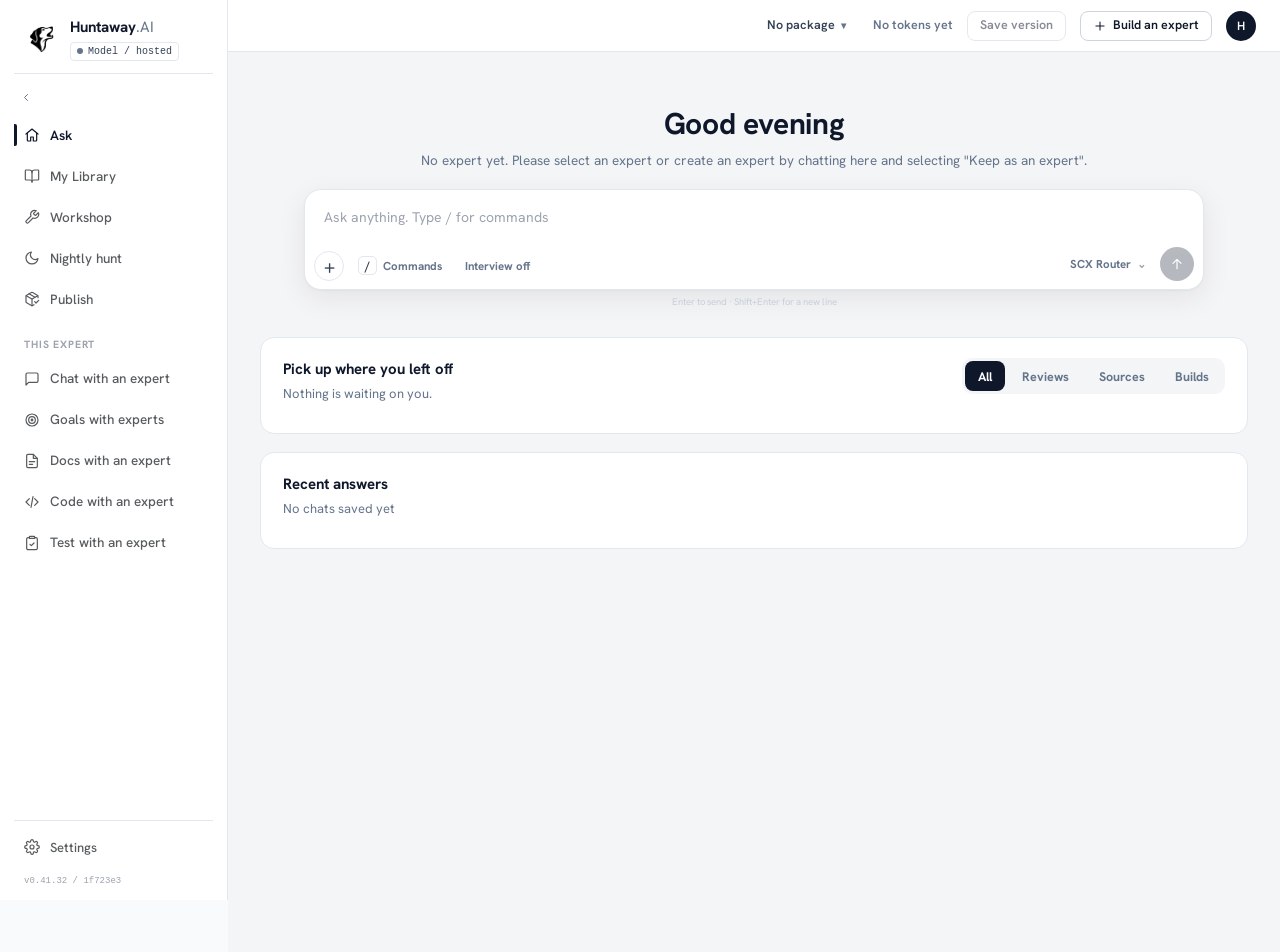
==== commit 3274f9a8: "deploy hosted chat from 1f723e3b364aee9ff7b07efa8c0dfae5773b459c ashela/huntaway@1f723e3b364aee9ff7b" ====
--- a/index.html
+++ b/index.html
@@ -10,7 +10,7 @@
     <link rel="preload" as="image" href="./assets/huntaway-mark.png" />
     <link rel="preload" as="image" href="./assets/huntaway-sit.png" />
     <title>Huntaway · Experts</title>
-    <script type="module" crossorigin src="./assets/main-vvLrsnEe.js"></script>
+    <script type="module" crossorigin src="./assets/main-Cg3jzswq.js"></script>
     <link rel="modulepreload" crossorigin href="./assets/bundle-search-CRuSAdyn.js">
     <link rel="stylesheet" crossorigin href="./assets/main-CYJh_CJu.css">
   </head>
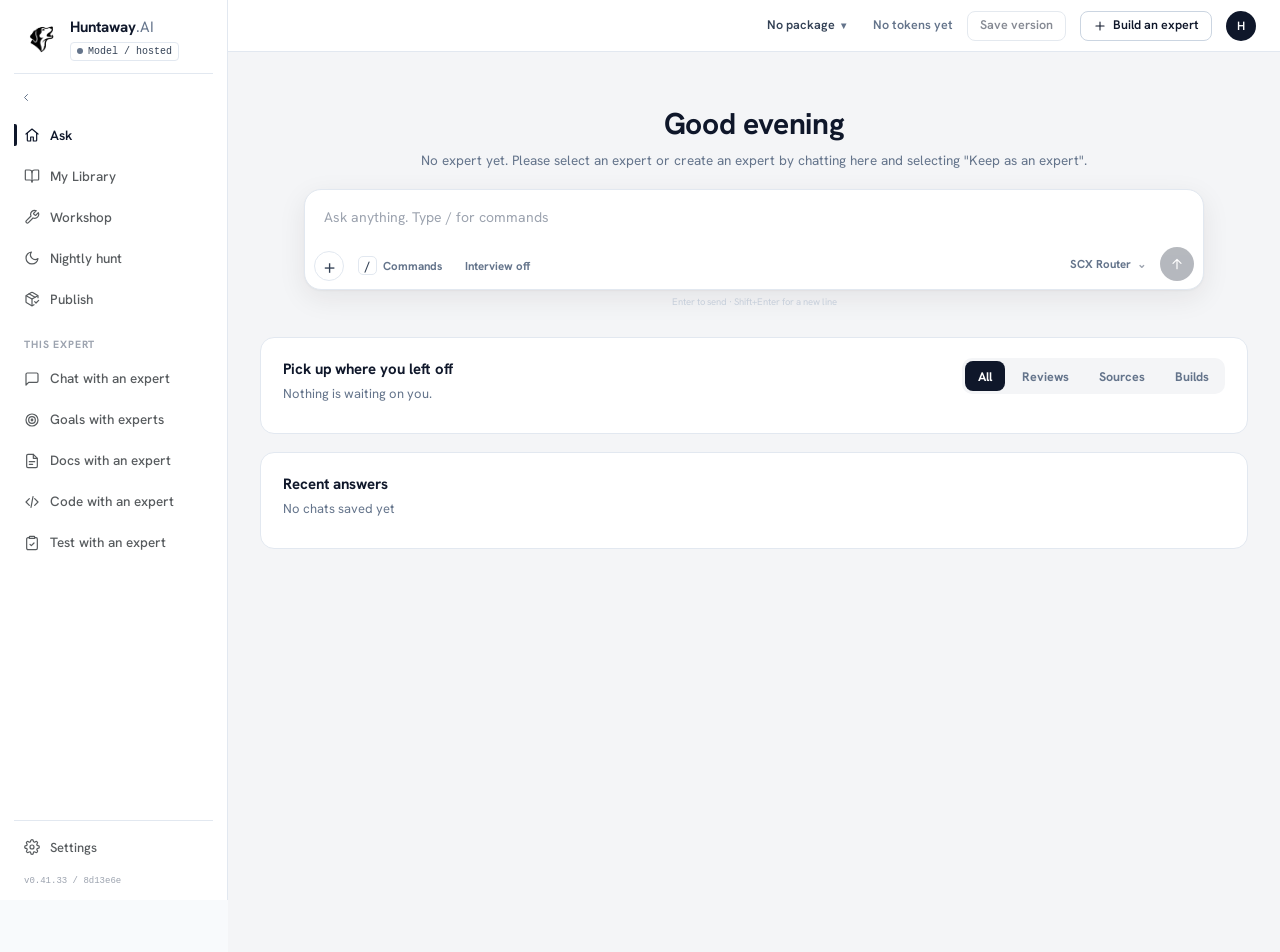
==== commit e48821b7: "deploy hosted chat from 8d13e6e6eccd8e9fb61e089fb0a17ba43958a2f8 ashela/huntaway@8d13e6e6eccd8e9fb61" ====
--- a/index.html
+++ b/index.html
@@ -10,9 +10,9 @@
     <link rel="preload" as="image" href="./assets/huntaway-mark.png" />
     <link rel="preload" as="image" href="./assets/huntaway-sit.png" />
     <title>Huntaway · Experts</title>
-    <script type="module" crossorigin src="./assets/main-Cg3jzswq.js"></script>
+    <script type="module" crossorigin src="./assets/main-D1JDjTGk.js"></script>
     <link rel="modulepreload" crossorigin href="./assets/bundle-search-CRuSAdyn.js">
-    <link rel="stylesheet" crossorigin href="./assets/main-CYJh_CJu.css">
+    <link rel="stylesheet" crossorigin href="./assets/main-h0ZxicoB.css">
   </head>
   <body>
     <div id="root"></div>
--- a/assets/main-h0ZxicoB.css
+++ b/assets/main-h0ZxicoB.css
@@ -0,0 +1 @@
+@font-face{font-family:Hanken Grotesk;font-style:normal;font-display:swap;font-weight:400;src:url(./hanken-grotesk-latin-400-normal-BG6hkEXj.woff2) format("woff2"),url(./hanken-grotesk-latin-400-normal-CjyVwvJV.woff) format("woff")}@font-face{font-family:Hanken Grotesk;font-style:normal;font-display:swap;font-weight:500;src:url(./hanken-grotesk-latin-500-normal-DrDcrrxK.woff2) format("woff2"),url(./hanken-grotesk-latin-500-normal-Bo-NxEKf.woff) format("woff")}@font-face{font-family:Hanken Grotesk;font-style:normal;font-display:swap;font-weight:600;src:url(./hanken-grotesk-latin-600-normal-CIXX6EOa.woff2) format("woff2"),url(./hanken-grotesk-latin-600-normal-NEn2C4Q3.woff) format("woff")}@font-face{font-family:Hanken Grotesk;font-style:normal;font-display:swap;font-weight:700;src:url(./hanken-grotesk-latin-700-normal-CeQ8H3UY.woff2) format("woff2"),url(./hanken-grotesk-latin-700-normal-6IGCzoPh.woff) format("woff")}:root{--hz-canvas: #F8FAFC;--hz-surface: #FFFFFF;--hz-surface-sunken: #F4F5F7;--hz-border: #E2E8F0;--hz-border-strong: #CBD5E1;--hz-ink: #0F172A;--hz-ink-muted: #334155;--hz-ink-subtle: #64748B;--hz-ink-faint: #9CA3AF;--hz-accent: #0F172A;--hz-accent-ink: #FFFFFF;--hz-accent-blue: #2563EB;--hz-selected: #E8EEF9;--hz-hover: var(--hz-hover);--hz-warning: #B0450E;--hz-positive: #1F855E;--hz-row-hover: #F1F5F9;--hz-hover-wash: rgba(15, 23, 42, .04);--hz-watch: #8A6A1E;--hz-rail-ink-rest: #575B5E;--hz-accent-soft-bg: #E8EEF9;--hz-accent-soft-border: #C7D7F0;--hz-accent-soft-ink: #1E3A8A;--hz-status-good-text: #8A6A00;--hz-status-good-fill: #B8860B;--hz-status-watch-text: #6B6B70;--hz-status-watch-fill: #B4B4BA;--hz-status-weak-text: #B0450E;--hz-status-weak-fill: #D2673F;--hz-scrim: rgba(2, 6, 23, .55);--hz-scrim-ink: #FFFFFF;--hz-mark-filter: none}:root[data-theme=black]{--hz-canvas: #0B1220;--hz-surface: #101A2B;--hz-surface-sunken: #0E1626;--hz-border: #1E2A40;--hz-border-strong: #2B3B58;--hz-ink: #E9EEF6;--hz-ink-muted: #AEB9CB;--hz-ink-subtle: #7E8CA3;--hz-ink-faint: #5B6880;--hz-accent: #E9EEF6;--hz-accent-ink: #0B1220;--hz-accent-blue: #E9EEF6;--hz-selected: #16233B;--hz-hover: rgba(255, 255, 255, .05);--hz-warning: #E8763B;--hz-positive: #34D399;--hz-watch: #E2B93B;--hz-row-hover: #131F33;--hz-hover-wash: rgba(255, 255, 255, .05);--hz-rail-ink-rest: #7E8CA3;--hz-accent-soft-bg: #16233B;--hz-accent-soft-border: #2B3B58;--hz-accent-soft-ink: #E9EEF6;--hz-status-good-text: #34D399;--hz-status-good-fill: #34D399;--hz-status-watch-text: #E2B93B;--hz-status-watch-fill: #E2B93B;--hz-status-weak-text: #E8763B;--hz-status-weak-fill: #E8763B;--hz-scrim: rgba(0, 0, 0, .72);--hz-scrim-ink: #FFFFFF;--hz-mark-filter: invert(1);color-scheme:dark}*{box-sizing:border-box}html,body{margin:0;padding:0;height:100%}#root{height:100%}body{font-family:Hanken Grotesk,sans-serif;color:var(--hz-ink);background:var(--hz-canvas)}@media(min-width:761px){body.huntaway-app-shell{padding-left:228px;padding-top:52px}body.huntaway-app-shell.huntaway-nav-collapsed{padding-left:64px}.huntaway-nav-collapsed .app-header{width:64px;padding:18px 8px 12px!important}.huntaway-nav-collapsed .app-header-word,.huntaway-nav-collapsed .app-header-tab-label,.huntaway-nav-collapsed .app-header-model,.huntaway-nav-collapsed .app-header-version,.huntaway-nav-collapsed .app-rail-badge,.huntaway-nav-collapsed .app-header-brand-expanded,.huntaway-nav-collapsed .app-header-action-label{display:none!important}.huntaway-nav-collapsed .app-header-brand{margin:0 0 10px;padding:0 0 12px;justify-content:center}.huntaway-nav-collapsed .app-header-brand-tile{display:flex!important}.huntaway-nav-collapsed .app-header-tabs>a,.huntaway-nav-collapsed .app-header-ask>a,.huntaway-nav-collapsed .app-header-action{justify-content:center!important;padding:0!important}.app-header{position:fixed!important;z-index:80;inset:0 auto 0 0;width:228px;min-height:100vh;padding:18px 14px 12px!important;flex-direction:column;align-items:stretch!important;justify-content:flex-start!important;gap:0!important;border-right:1px solid var(--hz-border);border-bottom:0!important;background:var(--hz-surface)}.app-header-main{flex-direction:column;align-items:stretch!important;gap:0!important}.app-header-brand{margin:0 0 12px;padding:0 8px 12px;border-bottom:1px solid var(--hz-border)}.app-header-collapse{display:flex!important;position:static;align-self:flex-start;margin:0 0 6px}.app-header-collapse:hover{background:var(--hz-selected)!important;color:var(--hz-ink)!important}.app-header-tabs{min-width:0;flex-direction:column;align-items:stretch!important;gap:3px!important}.app-header-tabs>a{position:relative;min-height:38px;padding:0 10px!important;display:flex;align-items:center;gap:10px;border-radius:9px;color:var(--hz-rail-ink-rest)!important;font-size:13.5px!important}.app-header-tabs>a:hover,.app-header-ask>a:hover{background:var(--hz-hover);color:var(--hz-ink)!important}.app-header-ask{flex-direction:column;align-items:stretch!important;margin:0;padding:0}.app-header-ask>a{position:relative;min-height:38px;padding:0 10px!important;display:flex;align-items:center;gap:10px;border-radius:9px;color:var(--hz-rail-ink-rest)!important;font-size:13.5px!important}.app-header-ask>a.is-active{color:var(--hz-ink)!important;font-weight:600!important}.app-header-tabs>a.is-active{background:transparent;color:var(--hz-ink)!important;font-weight:600!important}.app-rail-dog{opacity:.55;transition:opacity .15s}.app-rail-dog,.hz-brand-mark,.app-header-brand-tile img,.app-rail-mark-tile img,.hz-chat-launcher-mark img{filter:var(--hz-mark-filter)}.app-header-tabs>a:hover .app-rail-dog{opacity:.85}.app-header-tabs>a.is-active .app-rail-dog{opacity:1}.app-header-actions{margin-top:auto;padding-top:8px;border-top:1px solid var(--hz-border);flex-direction:column;align-items:stretch!important;gap:3px!important}.app-header-actions>div{width:100%}.app-header-action{position:relative;width:100%!important;min-height:36px;padding:0 10px!important;display:flex!important;align-items:center;justify-content:flex-start!important;gap:9px;border-radius:8px!important;background:transparent!important;color:var(--hz-rail-ink-rest)!important;font-size:13px!important;text-decoration:none}.app-header-action:hover{background:var(--hz-hover)!important;color:var(--hz-ink)!important}.app-header-action.is-active{background:transparent!important;color:var(--hz-ink)!important;font-weight:600!important}.app-header-action-label{display:inline}.app-top-bar{position:fixed;z-index:70;top:0;right:0;left:228px;height:52px;display:flex;align-items:center;gap:14px;padding:0 20px;background:var(--hz-surface);border-bottom:1px solid var(--hz-border)}.huntaway-nav-collapsed .app-top-bar{left:64px}}@media(max-width:760px){body.huntaway-app-shell{padding-left:0}.app-header-action-label{display:none!important}.app-top-bar{position:static;left:auto}}a{color:var(--hz-ink);text-decoration:none}button,input,textarea,select{font-family:inherit}@keyframes hzRise{0%{opacity:0;transform:translateY(8px)}to{opacity:1;transform:none}}@keyframes hzPanel{0%{opacity:0;transform:translate(16px)}to{opacity:1;transform:none}}.hz-btn-spinner{width:12px;height:12px;flex:none;display:inline-block;border:2px solid currentColor;border-right-color:transparent;border-radius:50%;opacity:.85;animation:hzSpin .7s linear infinite}@keyframes hzSpin{to{transform:rotate(360deg)}}@media(prefers-reduced-motion:reduce){.hz-btn-spinner{animation-duration:2.4s}}@keyframes hzFade{0%{opacity:0}to{opacity:1}}@keyframes hzBlink{0%,to{opacity:1}50%{opacity:0}}@keyframes hzPop{0%{opacity:0;transform:translateY(6px) scale(.98)}to{opacity:1;transform:none}}@keyframes hzShimmer{0%{background-position:-420px 0}to{background-position:420px 0}}.hg-skel-card{border:1px solid var(--hz-border);border-radius:16px;padding:18px;background:var(--hz-surface);animation:hzPop .5s ease both}.hg-skel-head{display:flex;align-items:center;gap:14px}.hg-skel-ring{width:40px;height:40px;border-radius:50%;flex-shrink:0}.hg-skel-line,.hg-skel-ring,.hg-skel-pill{background:linear-gradient(90deg,var(--hz-surface-sunken) 0%,var(--hz-border) 20%,var(--hz-surface-sunken) 40%,var(--hz-surface-sunken) 100%);background-size:840px 100%;animation:hzShimmer 1.5s ease-in-out infinite;border-radius:6px}.hg-skel-line{height:10px}.hg-skel-foot{display:flex;gap:8px;margin-top:16px}.hg-skel-pill{width:64px;height:18px;border-radius:9px}@media(prefers-reduced-motion:reduce){.hg-skel-line,.hg-skel-ring,.hg-skel-pill{animation:none}}.source-focus-target{outline:none;scroll-margin-top:18px}.source-guided-path{margin-bottom:22px;border:1px solid var(--hz-border);border-top:2px solid var(--hz-accent-blue);border-radius:12px;background:var(--hz-surface);padding:16px 18px 18px}.source-guided-heading{display:flex;align-items:flex-start;gap:11px}.source-guided-mark{width:30px;height:30px;flex:0 0 30px;display:inline-flex;align-items:center;justify-content:center;color:var(--hz-ink-muted);border:1px solid var(--hz-border);border-radius:8px;background:var(--hz-surface)}.source-guided-heading h2{margin:0 0 3px;font-size:15px;font-weight:700}.source-guided-heading p{margin:0;color:var(--hz-ink-subtle);font-size:12.5px;line-height:1.45}.source-guided-action{min-height:36px;margin:12px 0 0;padding:0 15px;display:inline-flex;align-items:center;gap:7px;border:1px solid var(--hz-ink);border-radius:8px;background:var(--hz-ink);color:var(--hz-surface);font-size:12px;font-weight:650;cursor:pointer}.source-guided-action:hover{background:#000}.source-guided-action:disabled{cursor:default;opacity:.5}.source-guided-message{margin:9px 0 0;color:var(--hz-ink-subtle);font-size:11.5px;line-height:1.4}.source-guided-results{margin-top:14px;border-top:1px solid var(--hz-border)}.source-guided-results-title{padding:10px 0 5px;display:flex;align-items:center;justify-content:space-between;color:var(--hz-ink-muted);font-size:11px;font-weight:700;text-transform:uppercase;letter-spacing:.04em}.source-guided-results-title span{color:var(--hz-ink-faint)}.source-guided-result{display:flex;align-items:center;justify-content:space-between;gap:10px;padding:9px 0;border-bottom:1px solid var(--hz-border)}.source-guided-result>div:first-child{min-width:0}.source-guided-result strong,.source-guided-result span{display:block;overflow:hidden;text-overflow:ellipsis;white-space:nowrap}.source-guided-result strong{font-size:11.5px;font-weight:650}.source-guided-result span{margin-top:2px;color:var(--hz-ink-faint);font-size:10.5px}.source-guided-result-actions{flex-shrink:0;display:flex;gap:4px}.source-guided-result-actions button{height:26px;padding:0 8px;border:1px solid var(--hz-border-strong);border-radius:7px;background:var(--hz-surface);color:var(--hz-ink-muted);font-size:11px;font-weight:600;cursor:pointer}.source-guided-result-actions button:first-child{border-color:var(--hz-accent-blue);color:var(--hz-accent-blue)}.source-guided-more{margin:8px 0 0;color:var(--hz-ink-faint);font-size:10.5px}.source-add-own{margin-top:14px;border-top:1px solid var(--hz-border);padding-top:10px}.source-add-own summary{width:fit-content;color:var(--hz-ink-muted);font-size:11.5px;font-weight:650;cursor:pointer;list-style:none}.source-add-own summary::-webkit-details-marker{display:none}.source-add-own summary:before{content:"+";margin-right:6px;color:var(--hz-accent-blue)}.source-add-own[open] summary:before{content:"-"}::-webkit-scrollbar{width:9px}::-webkit-scrollbar-thumb{background:var(--hz-border);border-radius:5px}.hg-app{height:100vh;display:flex;flex-direction:column;background:var(--hz-surface)}.hg-header{flex-shrink:0;display:flex;align-items:center;justify-content:space-between;gap:18px;padding:8px 20px;border-bottom:1px solid var(--hz-border)}.hg-brand{display:flex;align-items:center;gap:20px;min-width:0}.hg-logo{display:flex;align-items:center;gap:10px;text-decoration:none;color:inherit;flex-shrink:0}.hg-logo img{height:30px;width:30px;object-fit:contain;display:block}.hg-wordmark{font-family:Hanken Grotesk,sans-serif;font-size:18px;font-weight:600;letter-spacing:-.01em}.hg-divider-v{width:1px;height:20px;background:var(--hz-border);flex-shrink:0}.hg-section-label{font-size:13px;font-weight:600;color:var(--hz-ink)}.hg-nav{display:flex;align-items:center;gap:8px;flex-shrink:0}.hg-iconbtn{display:inline-flex;align-items:center;justify-content:center;width:30px;height:30px;border-radius:8px;color:var(--hz-ink-subtle);text-decoration:none;cursor:pointer;background:none;border:none;transition:all .15s}.hg-iconbtn:hover{background:var(--hz-hover-wash);color:var(--hz-ink)}.hg-navlink-compact{display:inline-flex;align-items:center;gap:5px;height:30px;padding:0 6px;color:var(--hz-ink-subtle);text-decoration:none;font-size:12px;font-weight:600}.hg-navlink-compact:hover{color:var(--hz-ink)}.hg-avatar{width:30px;height:30px;border-radius:50%;background:var(--hz-ink);color:var(--hz-surface);display:flex;align-items:center;justify-content:center;font-size:12px;font-weight:600}.hg-body{flex:1;min-height:0;position:relative;display:flex}.hg-scroll{flex:1;min-width:0;overflow-y:auto;overflow-x:hidden}.hg-container{max-width:1120px;margin:0 auto;padding:22px 30px 90px;animation:hzRise .4s ease both}.hg-masthead{display:flex;flex-direction:column;gap:16px;margin-bottom:22px}.hg-toolbar-heading{width:100%;display:flex;align-items:end;justify-content:space-between;gap:20px}.hg-titlewrap{display:flex;align-items:end;gap:12px;min-width:0}.hg-eyebrow{display:block;margin-bottom:4px;color:var(--hz-ink-faint);font-size:9.5px;font-weight:800;letter-spacing:.1em;text-transform:uppercase}.hg-title{font-family:Hanken Grotesk,sans-serif;font-weight:500;font-size:25px;letter-spacing:-.01em;margin:0;line-height:1}.hg-summary{font-size:12.5px;color:var(--hz-ink-faint);white-space:nowrap}.hg-toolbar-actions,.hg-toolbar-controls{display:flex;align-items:center;gap:9px}.hg-toolbar-controls{width:100%}.hg-toolbar-controls .hg-search{max-width:390px}.hg-search{position:relative;flex:1;min-width:170px;max-width:280px}.hg-search svg{position:absolute;left:11px;top:50%;transform:translateY(-50%)}.hg-search-input{width:100%;height:34px;padding:0 40px 0 31px;border-radius:9px;border:1px solid var(--hz-border);background:var(--hz-canvas);font-family:inherit;font-size:13px;color:var(--hz-ink);outline:none;transition:border-color .15s}.hg-search-input:focus{border-color:var(--hz-ink)}.hg-kbd{position:absolute;right:10px;top:50%;transform:translateY(-50%);font-size:11px;color:var(--hz-ink-faint);border:1px solid var(--hz-border);border-radius:5px;padding:1px 5px;background:var(--hz-surface)}.hg-select{width:138px}.hg-viewtoggle{display:flex;border:1px solid var(--hz-border);border-radius:9px;overflow:hidden}.hg-viewbtn{width:34px;height:32px;display:flex;align-items:center;justify-content:center;border:none;cursor:pointer;transition:all .15s;background:var(--hz-canvas);color:var(--hz-ink-faint)}.hg-viewbtn.is-active{background:var(--hz-ink);color:var(--hz-surface)}.hg-spacer{flex:1}.hg-importexpert{display:inline-flex;align-items:center;gap:8px;height:32px;padding:0 10px;border-radius:7px;border:1px solid var(--hz-border-strong);background:var(--hz-surface);color:var(--hz-ink-muted);text-decoration:none;font-size:12px;font-weight:600;white-space:nowrap;transition:border-color .15s,color .15s}.hg-importexpert:hover{border-color:var(--hz-ink);color:var(--hz-ink)}.hg-newexpert{display:inline-flex;align-items:center;justify-content:center;height:34px;padding:0 15px;border-radius:8px;border:1px solid var(--hz-ink);background:var(--hz-ink);color:var(--hz-surface);text-decoration:none;font-size:12.5px;font-weight:700;white-space:nowrap;transition:background .15s}.hg-newexpert:hover{background:#000}.hg-grid{display:grid;grid-template-columns:repeat(auto-fill,minmax(330px,1fr));gap:14px}.hg-card{border:1px solid var(--hz-border);border-radius:12px;background:var(--hz-surface);padding:16px 17px 14px;display:flex;flex-direction:column;min-width:0}.hg-card.is-attention{border-color:var(--hz-border)}.hg-card.is-selected{border-color:var(--hz-ink)}.hg-card-head{display:flex;align-items:center;gap:14px}.hg-card-meta{flex:1;min-width:0}.hg-card-cat{font-size:10px;font-weight:700;letter-spacing:.1em;text-transform:uppercase;color:var(--hz-ink-faint)}.hg-card-name{display:block;max-width:100%;padding:0;border:none;background:none;text-align:left;font-family:Hanken Grotesk,sans-serif;font-size:19.5px;font-weight:500;letter-spacing:-.01em;color:var(--hz-ink);line-height:1.2;margin:2px 0 0;cursor:pointer;overflow:hidden;text-overflow:ellipsis;white-space:nowrap}.hg-card-name:hover{color:#000}.hg-menu{position:relative;flex-shrink:0}.hg-menu-btn{width:26px;height:26px;border-radius:7px;border:none;background:none;color:var(--hz-ink-faint);font-size:15px;line-height:1;cursor:pointer;transition:all .15s}.hg-menu-btn:hover{background:var(--hz-hover-wash);color:var(--hz-ink)}.hg-menu-pop{position:absolute;top:calc(100% + 4px);right:0;z-index:50;min-width:180px;background:var(--hz-surface);border:1px solid var(--hz-border);border-radius:10px;box-shadow:0 10px 26px #14141a1f;padding:5px}.hg-menu-item{display:block;width:100%;text-align:left;padding:8px 11px;border-radius:7px;border:none;background:none;font-family:inherit;font-size:13px;color:var(--hz-ink);cursor:pointer}.hg-menu-item:hover{background:var(--hz-hover-wash)}.hg-menu-item.is-danger{color:var(--hz-warning)}.hw-select{position:relative;min-width:0}.hw-select-trigger{width:100%;height:34px;display:flex;align-items:center;justify-content:space-between;gap:12px;border:1px solid var(--hz-border-strong);border-radius:7px;padding:0 10px 0 12px;background:var(--hz-canvas);color:var(--hz-ink);font:500 12.5px/1 Hanken Grotesk,sans-serif;text-align:left;cursor:pointer}.hw-select-trigger:hover,.hw-select-trigger:focus-visible{border-color:var(--hz-ink);outline:none}.hw-select-chevron{display:flex;align-items:center;color:var(--hz-ink-subtle);transition:transform .15s ease}.hw-select:has(.hw-select-menu) .hw-select-chevron{transform:rotate(180deg)}.hw-select-menu{position:absolute;z-index:120;top:calc(100% + 4px);left:0;min-width:100%;width:max-content;max-width:320px;padding:4px 0;border:1px solid var(--hz-border-strong);border-radius:7px;background:var(--hz-surface);box-shadow:0 10px 24px #17171a1f}.hw-select-option{position:relative;width:100%;min-height:32px;display:flex;align-items:center;border:0;border-radius:0;padding:7px 12px;background:var(--hz-surface);color:var(--hz-ink-muted);font:500 12.5px/1.25 Hanken Grotesk,sans-serif;text-align:left;cursor:pointer}.hw-select-option:hover,.hw-select-option:focus-visible{background:var(--hz-hover-wash);outline:none}.hw-select-option.is-selected{background:var(--hz-selected);color:var(--hz-ink);font-weight:700}.hw-select-option.is-selected:before{content:"";position:absolute;left:0;top:6px;bottom:6px;width:3px;background:var(--hz-accent-blue)}.hg-sort-select{width:210px}.working-document-select{width:min(220px,28vw)}.working-document-select .hw-select-trigger>span:first-child{min-width:0;flex:1;overflow:hidden;text-overflow:ellipsis;white-space:nowrap}.working-create-select{width:100px}@keyframes workingRailIn{0%{opacity:0;transform:translate(-10px)}to{opacity:1;transform:translate(0)}}.working-assistant{animation:workingRailIn .16s ease-out;box-shadow:8px 0 22px #17171a09}.working-assistant-prompts{display:grid;gap:0;margin-top:18px;border-top:1px solid var(--hz-border)}.working-assistant-prompts button{min-height:42px;border:0;border-bottom:1px solid var(--hz-border);padding:8px 2px;background:transparent;color:var(--hz-ink);font:650 12px/1.35 Hanken Grotesk,sans-serif;text-align:left;cursor:pointer}.working-assistant-prompts button:after{content:"›";float:right;color:var(--hz-ink-faint)}.working-assistant-prompts button:hover{color:var(--hz-accent-blue)}.working-document-command-menu{position:absolute;z-index:20;right:12px;bottom:calc(100% + 6px);left:12px;overflow:hidden;border:1px solid var(--hz-border-strong);border-radius:8px;background:var(--hz-surface);box-shadow:0 12px 28px #17171a1f}.working-document-command-menu button{width:100%;display:grid;grid-template-columns:72px minmax(0,1fr);gap:8px;align-items:center;border:0;border-bottom:1px solid var(--hz-border);padding:10px 11px;background:var(--hz-surface);color:var(--hz-ink);font:600 12px/1.3 Hanken Grotesk,sans-serif;text-align:left;cursor:pointer}.working-document-command-menu button:last-child{border-bottom:0}.working-document-command-menu button:hover,.working-document-command-menu button:focus-visible{background:var(--hz-hover-wash);outline:none}.working-document-command-menu code{color:var(--hz-accent-blue);font:600 11px/1 IBM Plex Mono,monospace}.working-start-composer{position:relative;width:min(100%,760px);margin:36px auto 0;padding:10px 12px;border:1px solid var(--hz-border-strong);border-radius:12px;background:var(--hz-surface);box-shadow:0 12px 28px #17171a0f}.working-start-composer textarea{display:block;width:100%;min-height:52px;resize:none;border:0;outline:0;padding:4px 2px;background:transparent;color:var(--hz-ink);font:13px/1.45 Hanken Grotesk,sans-serif}.working-start-composer>div:last-child{display:flex;align-items:center;gap:8px;color:var(--hz-ink-subtle);font:600 11px/1 Hanken Grotesk,sans-serif}.working-start-composer>div:last-child button{width:24px;height:24px;border:1px solid var(--hz-border-strong);border-radius:50%;background:var(--hz-surface);color:var(--hz-ink);font:600 14px/1 IBM Plex Mono,monospace;cursor:pointer}.working-start-recent{overflow-y:auto;border-left:1px solid var(--hz-border);background:var(--hz-canvas);padding:34px 20px}.working-start-recent-heading{display:flex;align-items:center;justify-content:space-between;gap:12px;padding-bottom:14px;border-bottom:1px solid var(--hz-border)}.working-start-recent-heading strong{font:500 20px/1.1 Hanken Grotesk,sans-serif}.working-start-recent-heading button{border:0;background:transparent;color:var(--hz-ink-subtle);font:600 11px/1 Hanken Grotesk,sans-serif;cursor:pointer}.working-start-recent>div:last-child>button{display:block;width:100%;border:0;border-bottom:1px solid var(--hz-border);padding:13px 2px;background:transparent;color:var(--hz-ink);text-align:left;cursor:pointer}.working-start-recent>div:last-child>button:hover{color:var(--hz-accent-blue)}.working-start-recent>div:last-child span,.working-start-recent>div:last-child small{display:block;overflow:hidden;text-overflow:ellipsis;white-space:nowrap}.working-start-recent>div:last-child span{font:650 12px/1.35 Hanken Grotesk,sans-serif}.working-start-recent>div:last-child small,.working-start-recent p{margin-top:3px;color:var(--hz-ink-faint);font:11px/1.35 Hanken Grotesk,sans-serif}@media(max-width:820px){.working-start-shell{grid-template-columns:1fr!important}.working-start-recent{display:none}}.working-empty-document{min-height:360px;display:flex;flex-direction:column;justify-content:center;border-top:1px solid var(--hz-border);border-bottom:1px solid var(--hz-border);padding:46px 0}.working-empty-document>span{color:var(--hz-accent-blue);font-size:9.5px;font-weight:800;letter-spacing:.09em;text-transform:uppercase}.working-empty-document h2{max-width:540px;margin:8px 0 0;font:500 25px/1.15 Hanken Grotesk,sans-serif}.working-empty-document p{max-width:600px;margin:10px 0 20px;color:var(--hz-ink-subtle);font-size:13px;line-height:1.55}.working-empty-primary{display:flex;flex-wrap:wrap;gap:8px}.working-empty-primary button{min-height:34px;border:1px solid var(--hz-ink);border-radius:7px;padding:0 12px;background:var(--hz-ink);color:var(--hz-surface);font-size:12px;font-weight:700;cursor:pointer}.working-empty-primary button+button{border-color:var(--hz-border-strong);background:var(--hz-surface);color:var(--hz-ink)}.working-empty-insert{display:flex;align-items:center;flex-wrap:wrap;gap:6px;margin-top:26px}.working-empty-insert span{margin-right:4px;color:var(--hz-ink-faint);font-size:10.5px}.working-empty-insert button,.working-insert-bar button{border:0!important;border-bottom:1px solid var(--hz-border-strong)!important;border-radius:0!important;padding:4px 1px!important;background:transparent!important;color:var(--hz-rail-ink-rest);font-size:11.5px;cursor:pointer}.working-empty-insert button:hover,.working-insert-bar button:hover{border-bottom-color:var(--hz-ink)!important;color:var(--hz-ink)}.working-insert-bar{align-items:center;flex-wrap:wrap}.working-insert-bar:before{content:"Insert";margin-right:5px;color:var(--hz-ink-faint);font-size:10.5px}.working-context-panel{animation:workingContextIn .16s ease-out;box-shadow:-8px 0 22px #17171a06}@keyframes workingContextIn{0%{opacity:0;transform:translate(10px)}to{opacity:1;transform:translate(0)}}.working-context-header{min-height:46px;display:flex;align-items:center;justify-content:space-between;gap:10px;border-bottom:1px solid var(--hz-border);padding:7px 12px 7px 14px}.working-context-header strong{display:block;font-size:12.5px}.working-context-header span{display:block;margin-top:1px;color:var(--hz-ink-faint);font-size:10.5px}.working-context-header>button{width:26px;height:26px;border:0;border-radius:5px;background:transparent;color:var(--hz-ink-subtle);font-size:18px;cursor:pointer}.working-context-header>button:hover{background:var(--hz-hover-wash);color:var(--hz-ink)}.working-context-tabs{display:grid;grid-template-columns:repeat(3,minmax(0,1fr));border-bottom:1px solid var(--hz-border);padding:0 10px}.working-context-tabs button{min-width:0;border:0;border-bottom:2px solid transparent;padding:9px 4px 7px;background:transparent;color:var(--hz-ink-subtle);font:650 11px/1.2 Hanken Grotesk,sans-serif;cursor:pointer}.working-context-tabs button.is-active{border-bottom-color:var(--hz-ink);color:var(--hz-ink)}.working-context-tabs button span{margin-left:3px;color:var(--hz-ink-faint);font-size:9.5px;font-weight:500}.working-context-content{flex:1;min-height:0;overflow-y:auto;padding:10px}.working-outline-list,.working-context-sources{display:grid;gap:2px}.working-outline-list>button,.working-context-sources>button{width:100%;display:grid;grid-template-columns:22px minmax(0,1fr);gap:8px;border:0;border-radius:5px;padding:8px;background:transparent;color:var(--hz-ink);font-family:inherit;text-align:left;cursor:pointer}.working-outline-list>button:hover,.working-outline-list>button.is-selected,.working-context-sources>button:hover{background:var(--hz-hover-wash)}.working-outline-list>button>span:first-child,.working-context-sources>button>span:first-child{color:var(--hz-ink-faint);font-size:10.5px;font-variant-numeric:tabular-nums;line-height:1.35}.working-outline-list strong,.working-context-sources strong{display:-webkit-box;overflow:hidden;font-size:11.5px;line-height:1.35;-webkit-box-orient:vertical;-webkit-line-clamp:2}.working-outline-list small,.working-context-sources small{display:block;margin-top:2px;color:var(--hz-ink-faint);font-size:10px;line-height:1.3}.working-outline-list>p,.working-context-assets>p,.working-context-sources>p{margin:10px 6px;color:var(--hz-ink-subtle);font-size:11.5px;line-height:1.5}.working-context-assets{display:grid;gap:6px}.working-context-assets article{display:flex;align-items:flex-start;justify-content:space-between;gap:10px;border-bottom:1px solid var(--hz-border);padding:9px 7px 10px}.working-context-assets article strong{display:block;font-size:11.5px;line-height:1.35}.working-context-assets article span{display:block;margin-top:2px;color:var(--hz-ink-faint);font-size:10px}.working-context-assets article>button,.working-context-asset-actions button{border:0;padding:2px 0;background:transparent;color:var(--hz-ink-subtle);font-family:inherit;font-size:10.5px;cursor:pointer}.working-context-asset-actions{display:grid;flex-shrink:0;gap:3px;text-align:right}.working-context-asset-actions button:first-child{color:var(--hz-accent-blue);font-weight:700}.working-evidence-panel{width:360px!important}@media(max-width:1180px){.working-shell.has-assistant.has-context{grid-template-columns:320px minmax(0,1fr)!important}.working-shell.has-context:not(.has-assistant){grid-template-columns:minmax(0,1fr)!important}.working-context-panel{position:fixed;z-index:55;top:44px;right:0;bottom:0;width:min(320px,92vw);border-left:1px solid var(--hz-border);box-shadow:-14px 0 30px #17171a1f}}@media(max-width:820px){.working-context-panel{top:0}.working-evidence-panel{width:min(360px,92vw)!important}}.library-page{height:100vh;display:flex;flex-direction:column;overflow:hidden;background:var(--hz-surface);color:var(--hz-ink)}.library-scroll{flex:1;min-height:0;overflow-y:auto}.library-content{max-width:1240px;margin:0 auto;padding:28px 34px 100px}.library-welcome{padding:2px 0 18px}.library-welcome>span{color:var(--hz-ink-faint);font-size:10px;font-weight:800;letter-spacing:.1em;text-transform:uppercase}.library-welcome h1{margin:4px 0 0;font:500 32px/1.1 Hanken Grotesk,sans-serif;letter-spacing:-.015em}.library-welcome p{margin:6px 0 0;color:var(--hz-ink-subtle);font-size:13px;line-height:1.45}.library-eyebrow{display:block;margin-bottom:5px;color:var(--hz-ink-faint);font-size:10px;font-weight:800;letter-spacing:.1em;text-transform:uppercase}.library-filter-row{display:flex;align-items:center;gap:18px;margin:10px 0 26px}.library-filter{min-width:0;flex:1;display:flex;align-items:center;gap:5px;overflow-x:auto;scrollbar-width:none}.library-filter::-webkit-scrollbar{display:none}.library-filter button{flex-shrink:0;display:inline-flex;align-items:center;gap:7px;border:1px solid transparent;border-radius:7px;padding:7px 10px;background:var(--hz-surface);color:var(--hz-ink-subtle);font:600 12px/1.2 Hanken Grotesk,sans-serif;cursor:pointer}.library-filter button.is-active{background:var(--hz-ink);color:var(--hz-surface);font-weight:700}.library-filter button span:last-child{opacity:.65;font:500 10.5px/1.2 Hanken Grotesk,sans-serif;font-variant-numeric:tabular-nums}.library-home-topline{margin-bottom:28px}.library-home-topline.has-builder{display:grid;grid-template-columns:minmax(0,1fr) 260px;align-items:end;gap:20px}.library-home-topline>.library-workspace-map{margin-bottom:0}.library-improvement-digest{min-width:0}.library-improvement-digest>header{display:flex;align-items:baseline;justify-content:space-between;gap:10px;margin:0 0 9px}.library-improvement-digest>header>span{color:var(--hz-ink);font-size:9.5px;font-weight:800;letter-spacing:.08em;text-transform:uppercase}.library-improvement-digest>header>small{color:var(--hz-ink-subtle);font-size:10px;white-space:nowrap}.library-improvement-digest>a{min-height:86px;display:flex;flex-direction:column;justify-content:center;overflow:hidden;border:1px solid var(--hz-border);border-radius:10px;padding:12px 14px;background:var(--hz-canvas);color:var(--hz-ink);text-decoration:none}.library-improvement-digest>a:hover{border-color:var(--hz-border-strong);background:var(--hz-hover-wash)}.library-improvement-digest>a>strong{display:block;overflow:hidden;font-size:12px;text-overflow:ellipsis;white-space:nowrap}.library-improvement-digest>a>p{display:-webkit-box;margin:4px 0 0;overflow:hidden;color:var(--hz-ink-subtle);font-size:10.5px;line-height:1.35;-webkit-box-orient:vertical;-webkit-line-clamp:3}.library-expert-builder{min-width:0}.library-expert-builder>header{display:flex;align-items:baseline;min-height:17px;margin:0 0 9px}.library-expert-builder>header>span{color:var(--hz-ink);font-size:9.5px;font-weight:800;letter-spacing:.08em;text-transform:uppercase}.library-expert-builder>a{min-height:86px;display:grid;grid-template-columns:58px minmax(0,1fr);align-items:center;gap:10px;overflow:hidden;border:1px solid var(--hz-border);border-radius:10px;padding:10px 12px;background:var(--hz-surface);color:var(--hz-ink);text-decoration:none}.library-expert-builder>a:hover{border-color:var(--hz-border-strong);background:var(--hz-hover-wash)}.library-expert-builder>a>img{width:52px;height:52px;object-fit:contain}.library-expert-builder strong{display:block;font-size:12px}.library-expert-builder p{margin:4px 0 0;color:var(--hz-ink-subtle);font-size:10.5px;line-height:1.35}.library-workspace-map{margin-bottom:0}.library-workspace-map>header,.library-recent-work>header,.library-row-name{padding:1px 4px;margin:-1px -4px;transition:background .12s}.library-row-name:hover{background:var(--hz-hover-wash)}.library-row-name:focus-visible{outline:2px solid var(--hz-accent-blue);outline-offset:1px}.library-row{transition:background .12s,border-color .12s}.library-row:hover:not(.is-current){background:var(--hz-hover-wash)!important;border-color:var(--hz-border)!important}.library-row-tool{transition:background .12s,border-color .12s,color .12s}.library-row-tool:hover{background:var(--hz-surface-sunken)!important;border-color:var(--hz-border-strong)!important;color:var(--hz-ink)!important}.library-row-tool:focus-visible{outline:2px solid var(--hz-accent-blue);outline-offset:1px}.library-row-tool-danger:hover{border-color:var(--hz-warning)!important;color:var(--hz-warning)!important}.library-icon-edit{position:absolute;top:0;right:0;bottom:0;left:0;display:flex;align-items:center;justify-content:center;border:0;border-radius:10px;padding:0;cursor:pointer;background:var(--hz-scrim);color:var(--hz-scrim-ink);font-size:17px;font-weight:600;line-height:1;opacity:0;transition:opacity .12s}.library-icon-edit:hover,.library-icon-edit:focus-visible{opacity:1}.library-icon-pop{position:absolute;top:46px;left:0;z-index:30;width:250px;border:1px solid var(--hz-border);border-radius:10px;background:var(--hz-surface);box-shadow:0 12px 30px #0f172a29;padding:10px;display:flex;flex-direction:column;gap:8px}.library-icon-pop-actions{display:flex;flex-wrap:wrap;gap:6px}.library-icon-pop-actions>button{padding:6px 10px;border:1px solid var(--hz-border);border-radius:7px;background:var(--hz-surface);font:inherit;font-size:12px;font-weight:650;color:var(--hz-ink-muted);cursor:pointer}.library-icon-pop-actions>button:hover:not(:disabled){border-color:var(--hz-ink);color:var(--hz-ink)}.library-icon-pop-actions>button:disabled{opacity:.55;cursor:default}.library-icon-pop-error{font-size:11.5px;line-height:1.4;color:var(--hz-warning)}.library-icon-pop-grid{display:flex;flex-wrap:wrap;gap:5px}.library-icon-pop-grid>button{width:32px;height:32px;display:inline-flex;align-items:center;justify-content:center;border:1px solid var(--hz-border);border-radius:8px;background:var(--hz-surface);color:var(--hz-ink-muted);cursor:pointer}.library-icon-pop-grid>button:hover{border-color:var(--hz-ink);color:var(--hz-ink)}.library-icon-pop-grid>button.is-on{background:var(--hz-ink);border-color:var(--hz-ink);color:var(--hz-surface)}.library-expert-glance>header,.library-start-panel>header{display:flex;align-items:baseline;justify-content:space-between;gap:16px;margin-bottom:8px}.library-workspace-map>header>span,.library-recent-work>header>span,.library-expert-glance>header>span,.library-start-panel>header>span{font-size:11px;font-weight:800;letter-spacing:.07em;text-transform:uppercase}.library-workspace-map>header button,.library-recent-work>header button,.library-expert-glance>header a{border:0;padding:0;background:transparent;color:var(--hz-ink-subtle);font:650 11px/1.2 Hanken Grotesk,sans-serif;text-decoration:none;cursor:pointer}.library-workspace-map>header button:hover,.library-recent-work>header button:hover,.library-expert-glance>header a:hover{color:var(--hz-ink)}.library-workspace-map>div{display:grid;grid-template-columns:repeat(4,minmax(0,1fr));gap:8px}.library-workspace-map>div>button{min-width:0;min-height:86px;display:grid;grid-template-columns:36px minmax(0,1fr) auto;align-items:center;gap:11px;padding:13px;border:1px solid var(--hz-border);border-radius:10px;background:var(--hz-canvas);color:var(--hz-ink);font-family:inherit;text-align:left;cursor:pointer}.library-workspace-map>div>button:hover{border-color:var(--hz-border-strong);background:var(--hz-hover-wash)}.library-category-icon{width:34px;height:34px;display:grid;place-items:center;border-radius:8px;background:var(--hz-surface-sunken);color:var(--hz-ink-muted)}.library-category-icon.is-chat{background:var(--hz-surface-sunken);color:var(--hz-ink-muted)}.library-category-icon.is-diagram{background:var(--hz-selected);color:var(--hz-ink-muted)}.library-category-icon.is-analysis{background:var(--hz-surface-sunken);color:var(--hz-ink-subtle)}.library-workspace-map>div>button>span:nth-child(2){min-width:0}.library-workspace-map strong{display:block;overflow:hidden;font-size:12.5px;text-overflow:ellipsis;white-space:nowrap}.library-workspace-map small{display:block;margin-top:4px;overflow:hidden;color:var(--hz-ink-subtle);font-size:10.5px;text-overflow:ellipsis;white-space:nowrap}.library-workspace-map b{color:var(--hz-ink);font:500 22px/1 Hanken Grotesk,sans-serif}.library-dashboard-grid{display:grid;grid-template-columns:minmax(0,1.2fr) minmax(360px,.8fr);gap:24px;margin-bottom:30px}.library-recent-work.is-full{margin-bottom:20px}.library-recent-work>div,.library-expert-glance>div{display:grid;gap:6px;overflow:visible}.library-recent-work>div>a{min-height:58px;display:grid;grid-template-columns:86px minmax(0,1fr) auto;align-items:center;gap:12px;padding:9px 12px;border:1px solid transparent;border-radius:9px;background:var(--hz-canvas);color:var(--hz-ink);text-decoration:none}.library-recent-work>div>a:hover{border-color:var(--hz-border);background:var(--hz-hover-wash)}.library-work-kind{font-size:9px;font-weight:800;letter-spacing:.06em;text-transform:uppercase}.library-work-kind.is-chat,.library-work-kind.is-diagram{color:var(--hz-ink-muted)}.library-work-kind.is-analysis{color:var(--hz-ink-subtle)}.library-recent-work>div>a>span:nth-child(2){min-width:0}.library-recent-work strong{display:block;overflow:hidden;font-size:12.5px;text-overflow:ellipsis;white-space:nowrap}.library-recent-work small{display:block;margin-top:3px;overflow:hidden;color:var(--hz-ink-subtle);font-size:10.5px;text-overflow:ellipsis;white-space:nowrap}.library-recent-work time{color:var(--hz-ink-subtle);font-size:10.5px;white-space:nowrap}.library-expert-glance>div>button{width:100%;min-height:58px;display:grid;grid-template-columns:36px minmax(0,1fr) 44px;align-items:center;gap:10px;padding:8px 12px;border:1px solid transparent;border-radius:9px;background:var(--hz-canvas);color:var(--hz-ink);font-family:inherit;text-align:left;cursor:pointer}.library-expert-glance>div>button:hover{border-color:var(--hz-border);background:var(--hz-hover-wash)}.library-expert-glance>div>button>span:nth-child(2){min-width:0}.library-expert-glance strong{display:block;overflow:hidden;font-size:12.5px;text-overflow:ellipsis;white-space:nowrap}.library-expert-glance small{display:block;margin-top:3px;overflow:hidden;color:var(--hz-ink-subtle);font-size:10.5px;font-weight:500;text-overflow:ellipsis;white-space:nowrap}.library-expert-glance small b{color:var(--hz-ink-subtle);font-weight:750}.library-expert-score{color:var(--hz-ink);font:600 13px/1.1 Hanken Grotesk,sans-serif;text-align:right}.library-expert-score small{margin-top:1px;font-size:9px;text-align:right}.library-expert-glance>div>p{margin:0;padding:18px;color:var(--hz-ink-faint);font-size:11.5px}.library-nightly-log{border:1px solid var(--hz-border);border-radius:9px;background:var(--hz-canvas)}.library-nightly-log summary{min-height:44px;display:grid;grid-template-columns:auto minmax(0,1fr) auto;align-items:center;gap:12px;padding:0 13px;list-style:none;cursor:pointer}.library-nightly-log summary::-webkit-details-marker{display:none}.library-nightly-log summary>span{font-size:11px;font-weight:800;letter-spacing:.07em;text-transform:uppercase}.library-nightly-log summary>small{color:var(--hz-ink-subtle);font-size:11px}.library-nightly-log summary>b{color:var(--hz-rail-ink-rest);font-size:10.5px}.library-nightly-log[open] summary>b{visibility:hidden}.library-nightly-log>div{display:grid;gap:5px;padding:0 7px 7px}.library-nightly-log>div>a{min-height:46px;display:grid;grid-template-columns:58px 150px minmax(0,1fr) auto;align-items:center;gap:12px;padding:7px 8px;border:0;border-radius:7px;color:var(--hz-ink);text-decoration:none}.library-nightly-log>div>a:last-child{border-bottom:0}.library-nightly-log>div>a>span{color:var(--hz-ink-subtle);font-size:9px;font-weight:800;text-transform:uppercase}.library-nightly-log>div>a>strong,.library-nightly-log>div>a>p{overflow:hidden;text-overflow:ellipsis;white-space:nowrap}.library-nightly-log>div>a>strong{font-size:11.5px}.library-nightly-log>div>a>p{margin:0;color:var(--hz-ink-subtle);font-size:11.5px}.library-nightly-log>div>a>time{color:var(--hz-ink-subtle);font-size:10.5px;white-space:nowrap}.library-assets-library .library-expert-filters span{color:var(--hz-ink-faint);font-size:9.5px}.library-empty-line{margin:0;padding:18px 13px;border:1px solid var(--hz-border);border-radius:8px;color:var(--hz-ink-subtle);font-size:11.5px}.library-item-icon.is-chat,.library-item-icon.is-diagram{color:var(--hz-ink-muted);background:var(--hz-surface-sunken)}.library-item-icon.is-analysis{color:var(--hz-ink-subtle);background:var(--hz-surface)}.library-home-work>header{display:flex;align-items:flex-end;justify-content:space-between;gap:18px;margin-bottom:11px}.library-home-work header button,.library-section header button{border:0;border-bottom:1px solid var(--hz-ink-faint);padding:0 0 2px;background:transparent;color:var(--hz-rail-ink-rest);font-size:11.5px;font-weight:650;cursor:pointer}.library-group-tools{min-height:17px;justify-content:flex-end!important;margin-bottom:7px!important}.library-home-grid{display:grid;grid-template-columns:minmax(0,1fr) minmax(0,1fr);gap:38px;margin-bottom:27px}.library-start{display:grid;gap:6px}.library-start>button,.library-start>a{width:100%;min-height:64px;display:grid;grid-template-columns:38px minmax(0,1fr);align-items:center;gap:12px;padding:10px 12px;border:1px solid transparent;border-radius:9px;background:var(--hz-canvas);color:var(--hz-ink);text-align:left;text-decoration:none;cursor:pointer}.library-start>button:hover,.library-start>a:hover{border-color:var(--hz-border);background:var(--hz-hover-wash)}.library-start-icon{width:28px;height:28px;display:grid;place-items:center;color:var(--hz-ink-muted)}.library-huntaway-dog{width:38px;height:38px;overflow:hidden;border-radius:9px;background:var(--hz-surface-sunken)}.library-huntaway-dog img{width:34px;height:34px;object-fit:contain}.library-start>button>span:nth-child(2),.library-start>a>span:nth-child(2){min-width:0}.library-start strong{display:block;font-size:12.5px}.library-start small{display:block;margin-top:3px;overflow:hidden;color:var(--hz-ink-subtle);font-size:11.5px;line-height:1.35}.library-home-experts>header{display:flex;align-items:baseline;justify-content:space-between;gap:15px}.library-home-experts>header a{color:var(--hz-rail-ink-rest);border-bottom:1px solid var(--hz-ink-faint);font-size:11.5px;font-weight:650}.library-home-experts>div{overflow:hidden;border-top:1px solid var(--hz-border);border-bottom:1px solid var(--hz-border)}.library-home-experts>div>button{width:100%;min-height:64px;display:grid;grid-template-columns:32px minmax(0,1fr) auto;align-items:center;gap:12px;padding:9px 4px;border:0;border-bottom:1px solid var(--hz-surface-sunken);background:var(--hz-surface);color:var(--hz-ink);font-family:inherit;text-align:left;cursor:pointer}.library-home-experts>div>button:last-of-type{border-bottom:0}.library-home-experts>div>button:hover{background:var(--hz-hover-wash)}.library-home-expert-mark{width:30px;height:30px;display:grid;place-items:center;border:1px solid var(--hz-border);border-radius:50%;color:var(--hz-ink-muted)}.library-home-experts>div>button>span{min-width:0}.library-home-experts strong{display:block;overflow:hidden;text-overflow:ellipsis;white-space:nowrap;font-size:12.5px}.library-home-experts small{display:block;margin-top:3px;overflow:hidden;text-overflow:ellipsis;white-space:nowrap;color:var(--hz-ink-subtle);font-size:11px}.library-home-experts time{color:var(--hz-ink-subtle);font-size:10.5px;white-space:nowrap}.library-home-experts>div>p{margin:0;padding:18px;color:var(--hz-ink-faint);font-size:11.5px}.library-home-work{margin-bottom:10px}.library-artifact-preview-list{border-top:1px solid var(--hz-border);border-bottom:1px solid var(--hz-border)}.library-artifact-preview-list>a{min-height:58px;display:grid;grid-template-columns:80px minmax(0,1fr) auto;align-items:center;gap:14px;padding:9px 4px;border-bottom:1px solid var(--hz-surface-sunken);color:var(--hz-ink);text-decoration:none}.library-artifact-preview-list>a:last-child{border-bottom:0}.library-artifact-preview-list>a:hover{background:var(--hz-hover-wash)}.library-artifact-preview-list>a>small{color:var(--hz-ink-faint);font-size:9.5px;font-weight:750;letter-spacing:.07em;text-transform:uppercase}.library-artifact-preview-list>a>span{min-width:0}.library-artifact-preview-list strong{display:block;overflow:hidden;text-overflow:ellipsis;white-space:nowrap;font-size:12.5px}.library-artifact-preview-list>a>span>span{display:block;margin-top:3px;overflow:hidden;color:var(--hz-ink-subtle);font-size:11px;text-overflow:ellipsis;white-space:nowrap}.library-artifact-preview-list time{color:var(--hz-ink-subtle);font-size:10.5px;white-space:nowrap}.library-section header{display:grid;grid-template-columns:auto 1fr auto;gap:10px;align-items:baseline;margin-bottom:10px}.library-section h2{margin:0;font:500 20px/1.2 Hanken Grotesk,sans-serif}.library-section header span,.library-section header a{color:var(--hz-ink-faint);font-size:12px;text-decoration:none}.library-main{display:flex;flex-direction:column;gap:30px;min-width:0}.library-expert-library{padding-top:2px}.library-expert-filters{display:flex;align-items:center;gap:13px;margin:-2px 0 13px;overflow-x:auto;scrollbar-width:none}.library-expert-filters::-webkit-scrollbar{display:none}.library-expert-filters button{flex-shrink:0;border:0;border-bottom:1px solid transparent;padding:3px 0 4px;background:none;color:var(--hz-ink-faint);font:600 11.5px/1.2 Hanken Grotesk,sans-serif;cursor:pointer}.library-expert-filters button.is-active{border-bottom-color:var(--hz-ink);color:var(--hz-ink)}.library-expert-grid{display:grid;grid-template-columns:repeat(3,minmax(0,1fr));gap:12px}.library-expert{min-width:0;border:1px solid var(--hz-border);border-radius:8px;padding:14px;color:var(--hz-ink);text-decoration:none}.library-expert:hover{border-color:var(--hz-ink-faint)}.library-expert>div{display:flex;align-items:center;gap:11px;min-width:0}.library-expert>div>span{min-width:0}.library-expert strong{display:block;overflow:hidden;text-overflow:ellipsis;white-space:nowrap;font:500 16px Hanken Grotesk,sans-serif}.library-expert small{display:block;margin-top:2px;color:var(--hz-ink-faint);font-size:11px}.library-expert p{margin:10px 0 0;color:var(--hz-ink-subtle);overflow:hidden;text-overflow:ellipsis;white-space:nowrap;font-size:12px}.library-list{border:1px solid var(--hz-border);border-radius:8px;overflow:hidden}.library-list a{display:grid;grid-template-columns:30px minmax(0,1fr) auto;gap:12px;align-items:center;min-height:52px;padding:8px 14px;border-bottom:1px solid var(--hz-border);color:var(--hz-ink);text-decoration:none}.library-list a:last-child{border-bottom:0}.library-list a:hover{background:var(--hz-hover-wash)}.library-list strong{overflow:hidden;text-overflow:ellipsis;white-space:nowrap;font:600 13px/1.25 Hanken Grotesk,sans-serif}.library-list a>span:last-child{color:var(--hz-ink-faint);font-size:11.5px;white-space:nowrap}.library-item-icon{width:30px;height:30px;display:flex;align-items:center;justify-content:center;border:1px solid var(--hz-border);border-radius:7px}.library-recent-list{margin-top:13px}.library-empty{border:1px solid var(--hz-border);border-radius:8px;padding:24px;text-align:center}.library-empty p{color:var(--hz-ink-subtle);font-size:13px}.library-empty button{min-height:34px;border:1px solid var(--hz-accent-blue);border-radius:7px;padding:0 14px;background:var(--hz-surface);color:var(--hz-accent-blue);font-size:12.5px;font-weight:700;cursor:pointer}.library-muted{color:var(--hz-ink-faint);font-size:13px}.library-artifact-library{min-width:0}.library-artifact-heading{display:flex;align-items:flex-end;justify-content:space-between;gap:24px;margin-bottom:19px}.library-artifact-heading h2{margin:0;font:500 25px/1.15 Hanken Grotesk,sans-serif}.library-artifact-heading p{max-width:700px;margin:6px 0 0;color:var(--hz-ink-subtle);font-size:12.5px;line-height:1.5}.library-artifact-heading>button{height:36px;flex-shrink:0;border:1px solid var(--hz-ink);border-radius:8px;padding:0 14px;background:var(--hz-ink);color:var(--hz-surface);font-size:12px;font-weight:700;cursor:pointer}.library-artifact-tabs{display:flex;align-items:center;gap:22px;border-bottom:1px solid var(--hz-border)}.library-artifact-tabs button{min-height:36px;border:0;border-bottom:2px solid transparent;padding:0 1px;background:transparent;color:var(--hz-ink-subtle);font-size:12px;font-weight:650;cursor:pointer}.library-artifact-tabs button.is-active{border-bottom-color:var(--hz-ink);color:var(--hz-ink)}.library-artifact-tabs span{margin-left:4px;color:var(--hz-ink-faint);font-size:10px;font-weight:600}.library-artifact-toolbar{min-height:64px;display:flex;align-items:center;gap:12px}.library-artifact-toolbar label{display:flex;align-items:center;gap:7px;color:var(--hz-ink-subtle);font-size:11.5px}.library-artifact-toolbar select{height:32px;border:1px solid var(--hz-border);border-radius:7px;padding:0 28px 0 9px;background:var(--hz-surface);color:var(--hz-ink);font-size:11.5px}.library-artifact-count{flex:1;color:var(--hz-ink-faint);font-size:11.5px}.library-view-toggle{display:flex;padding:2px;border:1px solid var(--hz-border);border-radius:7px}.library-view-toggle button{height:26px;border:0;border-radius:5px;padding:0 9px;background:transparent;color:var(--hz-ink-subtle);font-size:10.5px;cursor:pointer}.library-view-toggle button.is-active{background:var(--hz-ink);color:var(--hz-surface)}.library-artifact-table{overflow:hidden;border:1px solid var(--hz-border);border-radius:9px}.library-artifact-table-head,.library-artifact-table>a{display:grid;grid-template-columns:minmax(200px,1.5fr) minmax(130px,1fr) 100px minmax(130px,1fr) 85px;gap:16px;align-items:center}.library-artifact-table-head{min-height:35px;padding:0 14px;background:var(--hz-surface);color:var(--hz-ink-faint);font-size:9.5px;font-weight:750;letter-spacing:.06em;text-transform:uppercase}.library-artifact-table>a{min-height:52px;padding:8px 14px;border-top:1px solid var(--hz-surface-sunken);color:var(--hz-ink);text-decoration:none}.library-artifact-table>a:hover{background:var(--hz-canvas)}.library-artifact-table strong,.library-artifact-table span{overflow:hidden;text-overflow:ellipsis;white-space:nowrap}.library-artifact-table strong{font-size:12.5px}.library-artifact-table span,.library-artifact-table time{color:var(--hz-ink-subtle);font-size:11.5px}.library-artifact-grid{display:grid;grid-template-columns:repeat(4,minmax(0,1fr));gap:12px}.library-artifact-grid>a{min-width:0;border:1px solid var(--hz-border);border-radius:9px;overflow:hidden;color:var(--hz-ink);text-decoration:none}.library-artifact-preview{height:105px;display:grid;place-items:center;background:var(--hz-surface-sunken);color:var(--hz-ink-subtle)}.library-artifact-preview span{font-size:10px;font-weight:750;letter-spacing:.09em;text-transform:uppercase}.library-artifact-grid small,.library-artifact-grid strong,.library-artifact-grid p{display:block;margin-right:12px;margin-left:12px}.library-artifact-grid small{margin-top:10px;color:var(--hz-ink-faint);font-size:9.5px;font-weight:750;text-transform:uppercase}.library-artifact-grid strong{margin-top:4px;overflow:hidden;text-overflow:ellipsis;white-space:nowrap;font-size:12.5px}.library-artifact-grid p{margin-top:4px;margin-bottom:12px;overflow:hidden;color:var(--hz-ink-subtle);font-size:11px;text-overflow:ellipsis;white-space:nowrap}.library-template-grid{display:grid;grid-template-columns:repeat(3,minmax(0,1fr));gap:13px;padding-top:20px}.library-template-grid>button{min-width:0;overflow:hidden;border:1px solid var(--hz-border);border-radius:10px;padding:0 0 13px;background:var(--hz-surface);color:var(--hz-ink);text-align:left;cursor:pointer}.library-template-grid>button:hover{border-color:var(--hz-ink-faint)}.library-template-preview{height:118px;position:relative;display:flex;flex-direction:column;gap:7px;padding:20px 24px;overflow:hidden;background:var(--hz-surface-sunken)}.library-template-preview span{display:block;height:5px;border-radius:3px;background:var(--hz-border-strong)}.library-template-preview span:nth-child(1){width:52%;height:8px;background:var(--hz-ink-muted)}.library-template-preview span:nth-child(2){width:82%}.library-template-preview span:nth-child(3){width:67%}.library-template-preview i{position:absolute;right:22px;bottom:17px;width:54px;height:32px;border:1px solid var(--hz-border-strong);border-radius:4px;background:var(--hz-surface)}.library-template-preview.motif-sad i{border-radius:50%}.library-template-preview.motif-requirements i{width:72px;height:38px;background:repeating-linear-gradient(var(--hz-surface),var(--hz-surface) 8px,var(--hz-border) 9px)}.library-template-preview.motif-evidence{border-top:4px solid var(--hz-accent-blue)}.library-template-preview.motif-runbook i{width:58px;height:42px;border-left:4px solid var(--hz-ink)}.library-template-grid small,.library-template-grid strong,.library-template-grid p,.library-template-grid b{display:block;margin-right:14px;margin-left:14px}.library-template-grid small{margin-top:11px;color:var(--hz-ink-faint);font-size:9.5px;font-weight:750;text-transform:uppercase}.library-template-grid strong{margin-top:4px;font:500 16px/1.2 Hanken Grotesk,sans-serif}.library-template-grid p{min-height:32px;margin-top:5px;margin-bottom:10px;color:var(--hz-ink-subtle);font-size:11px;line-height:1.4}.library-template-grid b{color:var(--hz-accent-blue);font-size:10.5px}.library-brand-heading{display:flex;align-items:flex-end;justify-content:space-between;gap:20px;padding:22px 0 12px}.library-brand-heading h3{margin:0;font:500 19px/1.2 Hanken Grotesk,sans-serif}.library-brand-heading p{margin:4px 0 0;color:var(--hz-ink-subtle);font-size:11.5px}.library-brand-heading a{border-bottom:1px solid var(--hz-ink-faint);color:var(--hz-rail-ink-rest);font-size:11.5px;font-weight:650}.library-brand-grid{display:grid;grid-template-columns:repeat(3,minmax(0,1fr));gap:13px}.library-brand-card{min-width:0;overflow:hidden;border:1px solid var(--hz-border);border-radius:10px;color:var(--hz-ink);text-decoration:none}.library-brand-palette{display:flex;height:42px}.library-brand-palette span{flex:1;min-width:8px}.library-brand-card small,.library-brand-card strong,.library-brand-card p,.library-brand-card footer{display:block;margin-right:14px;margin-left:14px}.library-brand-card small{margin-top:11px;color:var(--hz-ink-faint);font-size:9.5px;font-weight:750;text-transform:uppercase}.library-brand-card strong{margin-top:3px;font:500 17px/1.2 Hanken Grotesk,sans-serif}.library-brand-card p{margin-top:4px;margin-bottom:12px;overflow:hidden;color:var(--hz-ink-subtle);font-size:11px;text-overflow:ellipsis;white-space:nowrap}.library-brand-card footer{margin:0;padding:9px 14px;border-top:1px solid var(--hz-surface-sunken);background:var(--hz-canvas);color:var(--hz-ink-subtle);font-size:10.5px}@media(max-width:980px){.library-home-grid{grid-template-columns:1fr}.library-artifact-grid{grid-template-columns:repeat(3,minmax(0,1fr))}.library-artifact-table-head,.library-artifact-table>a{grid-template-columns:minmax(180px,1.5fr) minmax(120px,1fr) 90px 90px}.library-artifact-table-head span:nth-child(4),.library-artifact-table>a span:nth-child(4){display:none}.library-template-grid,.library-brand-grid{grid-template-columns:repeat(2,minmax(0,1fr))}}@media(max-width:760px){.library-content{padding:20px 14px 70px}.library-welcome h1{font-size:27px}.library-filter-row{margin-bottom:20px}.library-expert-grid,.library-artifact-grid,.library-template-grid,.library-brand-grid{grid-template-columns:1fr}.library-list a{grid-template-columns:30px minmax(0,1fr)}.library-list a>span:last-child{grid-column:2;white-space:normal}.library-list.library-pickup-list a{grid-template-columns:minmax(0,1fr);gap:3px;padding:11px 13px}.library-list.library-pickup-list time{white-space:normal}.library-home-experts>div>button{grid-template-columns:32px minmax(0,1fr)}.library-home-experts time{grid-column:2;white-space:normal}.library-artifact-preview-list>a{grid-template-columns:minmax(0,1fr);gap:3px;padding:11px 4px}.library-artifact-preview-list time{white-space:normal}.library-artifact-heading{display:block}.library-artifact-heading>button{margin-top:14px}.library-artifact-tabs{overflow-x:auto}.library-artifact-toolbar{align-items:flex-end;flex-wrap:wrap;padding:12px 0}.library-artifact-count{min-width:80px}.library-artifact-table{overflow-x:auto}.library-artifact-table-head,.library-artifact-table>a{min-width:580px}.library-brand-heading{align-items:flex-start}}@media(max-width:980px){.library-home-topline.has-builder{grid-template-columns:1fr}.library-expert-builder{max-width:none}.library-workspace-map>div{grid-template-columns:repeat(2,minmax(0,1fr))}.library-dashboard-grid{grid-template-columns:1fr}}@media(max-width:760px){.library-recent-work>div>a{grid-template-columns:80px minmax(0,1fr)}.library-recent-work>div>a>time{grid-column:2;white-space:normal}.library-expert-glance>div>button{grid-template-columns:38px minmax(0,1fr)}.library-expert-score{grid-column:2;justify-self:start}.library-nightly-log summary{grid-template-columns:auto minmax(0,1fr)}.library-nightly-log summary>b{display:none}.library-nightly-log>div>a{grid-template-columns:58px minmax(0,1fr)}.library-nightly-log>div>a>p,.library-nightly-log>div>a>time{grid-column:2}}@media(max-width:520px){.library-workspace-map>div{grid-template-columns:1fr}.library-workspace-map>div>button{border-right:0;border-bottom:1px solid var(--hz-border)}.library-workspace-map>div>button:last-child{border-bottom:0}}.instant-page{height:100vh;display:flex;flex-direction:column;overflow:hidden;background:var(--hz-surface);color:var(--hz-ink)}.instant-page.is-embedded{height:100%}.instant-main{flex:1;min-height:0;width:100%;max-width:860px;margin:0 auto;display:flex;flex-direction:column;border-left:1px solid var(--hz-border);border-right:1px solid var(--hz-border)}.instant-page.is-embedded .instant-main{max-width:none;border:0}.instant-status{min-height:54px;display:flex;align-items:center;gap:10px;padding:10px 22px;border-bottom:1px solid var(--hz-border)}.instant-status img{width:27px;height:27px;object-fit:contain}.instant-status strong{font-size:13px}.instant-status span{flex:1;color:var(--hz-ink-faint);font-size:12px}.instant-status button{height:31px;border:1px solid var(--hz-ink);border-radius:7px;padding:0 13px;background:var(--hz-ink);color:var(--hz-surface);font-size:12px;font-weight:700;cursor:pointer}.instant-status .instant-close{width:31px;padding:0;border-color:var(--hz-border-strong);background:var(--hz-surface);color:var(--hz-ink);font-size:19px;font-weight:400}.instant-thread{flex:1;min-height:0;overflow-y:auto;display:flex;flex-direction:column;gap:13px;padding:24px 26px}.instant-message-row{display:flex;width:min(88%,720px)}.instant-message-row.assistant{align-self:flex-start;align-items:flex-start;gap:11px}.instant-message-row.user{align-self:flex-end;align-items:flex-end}.instant-assistant-avatar{display:grid;width:34px;height:34px;flex:0 0 auto;place-items:center;border-radius:50%;background:var(--hz-ink);color:var(--hz-surface)}.instant-assistant-body{min-width:0;flex:1}.instant-message-author{margin:1px 0 8px;color:var(--hz-ink);font-size:13px;font-weight:700}.instant-message{max-width:100%;border-radius:10px;padding:10px 13px;white-space:pre-wrap;font-size:13.5px;line-height:1.55}.instant-message.assistant{border-radius:0;padding:0;background:transparent}.instant-message.user{background:var(--hz-surface-sunken);color:var(--hz-ink)}.instant-thinking{align-self:flex-start;color:var(--hz-ink-subtle);font-size:12.5px}.instant-source-review{width:100%;min-height:0;max-height:min(52vh,480px);display:flex;flex-direction:column;flex-shrink:0;border:1px solid var(--hz-border-strong);border-radius:8px;overflow:hidden}.instant-source-list{min-height:0;overflow-y:auto}.instant-source-row{display:flex;align-items:center;justify-content:space-between;gap:16px;padding:10px 13px;border-bottom:1px solid var(--hz-border)}.instant-source-row:hover{background:var(--hz-hover-wash)}.instant-source-row>span{min-width:0}.instant-source-row strong{display:block;overflow:hidden;text-overflow:ellipsis;white-space:nowrap;font-size:13px}.instant-source-row small{display:block;margin-top:2px;color:var(--hz-ink-faint);font-size:11.5px}.instant-source-toggle{display:inline-flex;flex:0 0 auto;align-items:center;border:0;padding:3px 0;background:transparent;color:var(--hz-ink-subtle);cursor:pointer}.instant-source-toggle i{width:24px;height:14px;border:1px solid var(--hz-border-strong);border-radius:999px;background:var(--hz-surface);position:relative}.instant-source-toggle i:after{content:"";width:8px;height:8px;border-radius:50%;background:var(--hz-ink-faint);position:absolute;top:2px;left:2px;transition:transform .15s ease,background .15s ease}.instant-source-toggle[aria-checked=true]{color:var(--hz-ink)}.instant-source-toggle[aria-checked=true] i{border-color:var(--hz-ink);background:var(--hz-ink)}.instant-source-toggle[aria-checked=true] i:after{background:var(--hz-surface);transform:translate(10px)}.instant-source-toggle:focus-visible{outline:2px solid var(--hz-accent-blue);outline-offset:3px}.instant-source-refine{display:flex;flex-shrink:0;gap:8px;padding:10px 13px;border-top:1px solid var(--hz-border);background:var(--hz-canvas)}.instant-source-refine input{min-width:0;flex:1;height:32px;border:1px solid var(--hz-border-strong);border-radius:7px;padding:0 10px;font-size:12px}.instant-source-refine button{height:32px;border:1px solid var(--hz-border-strong);border-radius:7px;padding:0 11px;background:var(--hz-surface);color:var(--hz-ink);font-size:11.5px;font-weight:600;cursor:pointer}.instant-source-refine button:disabled{color:var(--hz-border-strong);cursor:default}.instant-source-review footer{display:flex;flex-shrink:0;align-items:center;justify-content:space-between;gap:12px;padding:11px 13px;border-top:1px solid var(--hz-border);background:var(--hz-canvas)}.instant-source-review footer span{color:var(--hz-ink-faint);font-size:12px}.instant-source-review footer button{height:32px;border:1px solid var(--hz-accent-blue);border-radius:7px;padding:0 14px;background:var(--hz-accent-blue);color:var(--hz-surface);font-size:12px;font-weight:700;cursor:pointer}.instant-source-review footer button:disabled{opacity:.4;cursor:default}.instant-progress{display:flex;flex-direction:column;gap:8px;border:1px solid var(--hz-border);border-radius:8px;padding:14px;background:var(--hz-surface-sunken);color:var(--hz-ink-subtle);font-size:12.5px}.instant-progress span:first-child{color:var(--hz-ink);font-weight:700}.instant-error{padding:8px 26px;color:var(--hz-warning);font-size:12px}.instant-composer{padding:12px 26px 18px;border-top:1px solid var(--hz-border)}.instant-suggestions{margin-bottom:10px}.instant-suggestions>span{display:block;margin-bottom:6px;color:var(--hz-ink-faint);font-size:10.5px;font-weight:700;text-transform:uppercase}.instant-suggestions>div{display:flex;gap:6px;overflow-x:auto;padding-bottom:2px}.instant-suggestions button{flex:0 0 auto;max-width:290px;overflow:hidden;text-overflow:ellipsis;white-space:nowrap;border:1px solid var(--hz-border-strong);border-radius:7px;padding:6px 10px;background:var(--hz-surface);color:var(--hz-ink-muted);font-size:11.5px;font-weight:600;cursor:pointer}.instant-suggestions button:hover{border-color:var(--hz-ink);color:var(--hz-ink)}.instant-composer>div:last-of-type{display:flex;gap:8px}.instant-composer input{flex:1;min-width:0;height:42px;border:1px solid var(--hz-border-strong);border-radius:8px;padding:0 13px;font-size:13.5px}.instant-composer input:focus{border-color:var(--hz-ink);outline:none}.instant-composer>div:last-of-type>button{width:58px;border:1px solid var(--hz-ink);border-radius:8px;background:var(--hz-ink);color:var(--hz-surface);font-weight:700;cursor:pointer}.instant-composer button:disabled{opacity:.4;cursor:default}.instant-composer small{display:block;margin-top:7px;color:var(--hz-ink-faint);font-size:11px}@media(max-width:760px){.instant-main{border:0}.instant-thread{padding:18px 14px}.instant-status{padding:10px 14px}.instant-composer{padding:11px 14px 16px}.instant-message-row{width:94%}}.library-instant button{width:100%;min-height:36px;border:1px solid var(--hz-accent-blue);border-radius:7px;background:var(--hz-surface);color:var(--hz-accent-blue);font-size:12px;font-weight:700;cursor:pointer}.hg-cta{display:flex;align-items:center;gap:10px;margin:12px 0 14px;text-decoration:none}.hg-cta-status{flex:1;min-width:0;font-size:13px;color:var(--hz-accent-blue);overflow:hidden;text-overflow:ellipsis;white-space:nowrap}.hg-pill{flex-shrink:0;display:inline-flex;align-items:center;gap:5px;height:26px;padding:0 12px;border-radius:999px;border:1px solid var(--hz-border);background:var(--hz-surface);color:var(--hz-accent-blue);font-size:12px;font-weight:600;transition:all .15s}.hg-pill:hover{background:var(--hz-accent-blue);border-color:var(--hz-accent-blue);color:var(--hz-surface)}.hg-status{font-size:13px;margin:12px 0 0;color:var(--hz-ink-subtle)}.hg-card-metrics{display:flex;align-items:center;gap:14px;margin-top:11px;color:var(--hz-ink-subtle);font-size:11px}.hg-card-metrics strong{color:var(--hz-ink);font-size:12px;font-weight:700}.hg-topic-tags{display:flex;align-items:center;gap:5px;min-width:0;margin-top:10px;overflow:hidden}.hg-topic-tags span{flex-shrink:0;max-width:140px;overflow:hidden;text-overflow:ellipsis;white-space:nowrap;border-radius:4px;padding:4px 7px 3px;background:var(--hz-surface-sunken);color:var(--hz-ink-subtle);font:700 9.5px/1 Hanken Grotesk,sans-serif;letter-spacing:.04em;text-transform:uppercase}.hg-topic-tags.is-row{margin-top:4px}.hg-topic-tags.is-row span{max-width:90px;padding:3px 6px 2px;font-size:8.5px}.hg-row-metrics{display:flex;align-items:center;gap:12px;color:var(--hz-ink-subtle);font-size:11px;white-space:nowrap}.hg-row-metrics strong{color:var(--hz-ink);font-weight:700}.hg-card-foot{display:flex;align-items:center;justify-content:space-between;gap:12px;margin:auto -17px 0;padding:12px 17px 0;border-top:1px solid var(--hz-border)}.hg-foot-left{min-width:0;display:flex;flex-direction:column;gap:6px}.hg-srcs{display:flex;align-items:center}.hg-src-chip{width:22px;height:22px;border-radius:7px;background:var(--hz-surface);border:1px solid var(--hz-border);display:flex;align-items:center;justify-content:center;color:var(--hz-ink-muted);margin-right:-6px;box-shadow:0 0 0 2px var(--hz-surface)}.hg-src-overflow{height:22px;border-radius:7px;background:var(--hz-surface-sunken);border:1px solid var(--hz-border);display:flex;align-items:center;padding:0 7px;font-size:10.5px;font-weight:600;color:var(--hz-ink-subtle);margin-left:2px;box-shadow:0 0 0 2px var(--hz-surface)}.hg-src-empty{width:22px;height:22px;border-radius:7px;border:1px dashed var(--hz-border-strong);background:var(--hz-surface)}.hg-recency{font-size:12px;line-height:1.45;color:var(--hz-ink-faint)}.hg-card-actions{flex-shrink:0;display:flex;align-items:center;gap:6px}.hg-action-icon{display:inline-flex;align-items:center;justify-content:center;width:32px;height:32px;border-radius:8px;border:1px solid var(--hz-border);background:var(--hz-surface);color:var(--hz-ink-subtle);text-decoration:none;transition:all .15s}.hg-action-icon:hover{border-color:var(--hz-ink);color:var(--hz-ink)}.hg-chat-btn{display:inline-flex;align-items:center;gap:7px;height:32px;padding:0 13px;border-radius:8px;border:1px solid var(--hz-ink-faint);background:var(--hz-surface);color:var(--hz-ink);text-decoration:none;font-size:12.5px;font-weight:600;transition:all .15s}.hg-chat-btn:hover{border-color:var(--hz-ink);background:var(--hz-ink);color:var(--hz-surface)}.hg-newcard{border:1.5px dashed var(--hz-border-strong);border-radius:12px;background:var(--hz-surface);min-height:150px;display:flex;flex-direction:column;align-items:center;justify-content:center;gap:9px;color:var(--hz-ink);text-decoration:none;cursor:pointer;transition:border-color .15s,box-shadow .15s}.hg-newcard:hover{border-color:var(--hz-accent-blue);box-shadow:0 2px 8px #17171a0f}.hg-newcard:focus-visible{outline:2px solid var(--hz-accent-blue);outline-offset:3px;border-color:var(--hz-accent-blue)}.hg-newcard img{width:40px;height:40px;object-fit:contain;display:block;opacity:.85}.hg-newcard-title{font-size:13.5px;font-weight:600;color:var(--hz-accent-blue)}.hg-newcard-sub{font-size:12px;color:var(--hz-ink-faint)}.hg-row-groups{display:flex;flex-direction:column;gap:18px}.hg-row-group>header{display:flex;align-items:baseline;gap:8px;margin:0 1px 7px}.hg-row-group>header h2{margin:0;font:700 12px/1.2 Hanken Grotesk,sans-serif;color:var(--hz-ink-muted)}.hg-row-group>header span{color:var(--hz-ink-faint);font:500 11.5px/1.2 Hanken Grotesk,sans-serif}.hg-row-group:has(.hg-rows.is-attention)>header h2{color:var(--hz-warning)}.hg-rows{border:1px solid var(--hz-border);border-radius:13px;overflow:visible}.hg-rows.is-attention{border-color:var(--hz-border)}.hg-row{display:grid;grid-template-columns:36px minmax(190px,1.25fr) minmax(170px,1fr) 96px auto;align-items:center;gap:14px;padding:11px 16px;border-bottom:1px solid var(--hz-border);background:var(--hz-surface);transition:background .15s}.hg-row.is-selected,.hg-row:hover{background:var(--hz-canvas)}.hg-row-name-wrap{min-width:0;overflow:hidden}.hg-row-name{display:block;max-width:100%;padding:0;border:none;background:none;text-align:left;font-family:inherit;font-size:13.5px;font-weight:600;color:var(--hz-ink);cursor:pointer;overflow:hidden;text-overflow:ellipsis;white-space:nowrap}.hg-row-name:hover{color:#000}.hg-row-cat{font-size:11px;color:var(--hz-ink-faint);margin-top:1px}.hg-row-status{min-width:0;overflow:hidden}.hg-row-cta{display:flex;align-items:center;gap:8px;text-decoration:none;font-size:12.5px;color:var(--hz-accent-blue);min-width:0;max-width:100%}.hg-row-cta span:first-child{overflow:hidden;text-overflow:ellipsis;white-space:nowrap}.hg-row-pill{flex-shrink:0;display:inline-flex;align-items:center;gap:5px;height:24px;padding:0 11px;border-radius:999px;border:1px solid var(--hz-border);background:var(--hz-surface);color:var(--hz-accent-blue);font-size:11.5px;font-weight:600;transition:all .15s}.hg-row-pill:hover{background:var(--hz-accent-blue);border-color:var(--hz-accent-blue);color:var(--hz-surface)}.hg-row-status-plain{font-size:12.5px;color:var(--hz-ink-subtle);overflow:hidden;text-overflow:ellipsis;white-space:nowrap}.hg-row-sources{min-width:0;display:flex;flex-direction:column;align-items:flex-start;gap:1px;color:var(--hz-ink-faint);font-size:11.5px;white-space:nowrap;text-decoration:none}.hg-row-sources strong{color:var(--hz-ink);font-weight:700}.hg-row-sources em{color:var(--hz-ink-subtle);font-size:10.5px;font-style:normal;font-weight:650;text-decoration:underline;text-underline-offset:2px}.hg-row-sources:hover em,.hg-row-sources.is-empty em{color:var(--hz-accent-blue)}.hg-row-actions{flex-shrink:0;display:flex;align-items:center;gap:5px}.hg-row-workbench{display:inline-flex;align-items:center;justify-content:center;height:28px;padding:0 9px;border-radius:8px;border:1px solid var(--hz-border);background:var(--hz-surface);color:var(--hz-ink-muted);text-decoration:none;font-size:11.5px;font-weight:650;transition:all .15s}.hg-row-workbench:hover{border-color:var(--hz-ink);color:var(--hz-ink)}.hg-row-chat{display:inline-flex;align-items:center;gap:6px;height:28px;padding:0 11px;border-radius:8px;border:1px solid var(--hz-ink-faint);background:var(--hz-surface);color:var(--hz-ink);text-decoration:none;font-size:12px;font-weight:600;transition:all .15s}.hg-row-chat:hover{border-color:var(--hz-ink);background:var(--hz-ink);color:var(--hz-surface)}.hg-row-more{position:relative}.hg-row-more.is-open{z-index:30}.hg-row-more-trigger{width:28px;height:28px;display:flex;align-items:center;justify-content:center;border:1px solid var(--hz-border);border-radius:8px;background:var(--hz-surface);color:var(--hz-ink-subtle);cursor:pointer;font:700 16px/1 Hanken Grotesk,sans-serif}.hg-row-more.is-open .hg-row-more-trigger{border-color:var(--hz-ink);color:var(--hz-ink)}.hg-row-more>div{position:absolute;z-index:20;top:34px;right:0;width:120px;padding:5px;border:1px solid var(--hz-border-strong);border-radius:8px;background:var(--hz-surface);box-shadow:0 12px 28px #17171a24}.hg-row-more button{display:block;width:100%;border:0;border-radius:5px;padding:7px 8px;background:transparent;color:var(--hz-ink-muted);font:600 12px/1.2 Hanken Grotesk,sans-serif;text-align:left;cursor:pointer}.hg-row-more button:hover{background:var(--hz-hover-wash)}.hg-row-more button.is-danger{color:var(--hz-warning)}.hg-newrow{min-height:60px;display:flex;align-items:center;justify-content:center;gap:13px;border:1px dashed var(--hz-border-strong);border-radius:12px;color:var(--hz-ink);text-decoration:none}.hg-newrow:hover{border-color:var(--hz-accent-blue)}.hg-newrow img{width:28px;height:28px;object-fit:contain}.hg-newrow strong{color:var(--hz-accent-blue);font-size:12.5px}.hg-newrow span{color:var(--hz-ink-faint);font-size:11.5px}@media(max-width:1050px){.hg-row{grid-template-columns:36px minmax(180px,1fr) minmax(150px,.8fr) auto}.hg-row-sources{display:none}.hg-sort-select{width:175px}.hg-toolbar-controls .hg-search{max-width:300px}}@media(max-width:820px){.hg-container{padding:18px 14px 70px}.hg-toolbar-heading{align-items:flex-start}.hg-titlewrap{align-items:flex-start;flex-direction:column;gap:5px}.hg-toolbar-controls{flex-wrap:wrap}.hg-toolbar-controls .hg-search{max-width:none;flex-basis:100%}.hg-select{flex:1;min-width:130px}.hg-sort-select{flex:1;min-width:175px}.hg-row{grid-template-columns:36px minmax(0,1fr)}.hg-row-status,.hg-row-actions{grid-column:2}.hg-row-status{margin-top:-5px}.hg-row-actions{flex-wrap:wrap}.hg-row-workbench{display:none}.hg-row-groups{gap:15px}}.hg-empty{border:1px dashed var(--hz-border);border-radius:13px;padding:36px;text-align:center;background:var(--hz-canvas);margin-top:14px}.hg-empty-title{font-size:14px;font-weight:600;color:var(--hz-ink-muted);margin-bottom:3px}.hg-empty-sub{font-size:12.5px;color:var(--hz-ink-faint)}.hg-panel{flex-shrink:0;width:330px;border-left:1px solid var(--hz-border);background:var(--hz-surface);transition:width .2s ease;overflow:hidden}.hg-panel.is-collapsed{width:48px}.hg-panel-body{display:flex;flex-direction:column;height:100%;animation:hzPanel .22s ease both}.hg-panel-head{flex-shrink:0;display:flex;align-items:center;justify-content:space-between;gap:10px;padding:14px 16px;border-bottom:1px solid var(--hz-border)}.hg-panel-eyebrow{font-size:11px;font-weight:700;letter-spacing:.1em;text-transform:uppercase;color:var(--hz-ink-faint)}.hg-panel-head-btns{display:flex;gap:4px}.hg-panel-btn{width:26px;height:26px;border-radius:7px;border:none;background:none;color:var(--hz-ink-faint);cursor:pointer;display:flex;align-items:center;justify-content:center;transition:all .15s}.hg-panel-btn.is-close{font-size:15px;line-height:1}.hg-panel-btn:hover{background:var(--hz-hover-wash);color:var(--hz-ink)}.hg-panel-scroll{flex:1;min-height:0;overflow-y:auto;padding:18px 16px 20px}.hg-panel-identity{display:flex;align-items:center;gap:12px;min-width:0}.hg-panel-name{font-family:Hanken Grotesk,sans-serif;font-size:18px;font-weight:500;letter-spacing:-.01em;color:var(--hz-ink);line-height:1.2}.hg-panel-subrow{display:flex;align-items:center;gap:7px;margin-top:4px}.hg-chip{font-size:10.5px;font-weight:600;color:var(--hz-ink-subtle);border:1px solid var(--hz-border-strong);border-radius:5px;padding:1px 7px}.hg-panel-readiness{font-size:11.5px;color:var(--hz-ink-faint)}.hg-panel-mission{font-size:13px;line-height:1.5;color:var(--hz-ink-subtle);margin:13px 0 0}.hg-panel-cta{display:flex;align-items:center;gap:10px;margin:16px 0 0;padding:10px 13px;border-radius:10px;background:var(--hz-surface);text-decoration:none}.hg-panel-cta-status{flex:1;min-width:0;font-size:12.5px;color:var(--hz-accent-blue)}.hg-panel-cta-pill{flex-shrink:0;display:inline-flex;align-items:center;height:24px;padding:0 11px;border-radius:999px;border:1px solid var(--hz-border);background:var(--hz-surface);color:var(--hz-accent-blue);font-size:11.5px;font-weight:600;transition:all .15s}.hg-panel-cta-pill:hover{background:var(--hz-accent-blue);border-color:var(--hz-accent-blue);color:var(--hz-surface)}.hg-panel-stats{margin-top:16px;border-top:1px solid var(--hz-border)}.hg-stat{display:flex;align-items:center;justify-content:space-between;padding:10px 0;border-bottom:1px solid var(--hz-border)}.hg-stat-label{font-size:13px;color:var(--hz-ink-subtle)}.hg-stat-value{font-size:13.5px;font-weight:600}.hg-panel-actions{display:flex;flex-direction:column;gap:8px;margin-top:18px}.hg-panel-primary{display:flex;align-items:center;justify-content:center;height:38px;border-radius:10px;border:1px solid var(--hz-ink);background:var(--hz-ink);color:var(--hz-surface);text-decoration:none;font-size:13px;font-weight:600;transition:background .15s}.hg-panel-primary:hover{background:#000}.hg-panel-actions-row{display:flex;gap:8px}.hg-panel-secondary{flex:1;display:flex;align-items:center;justify-content:center;height:36px;border-radius:10px;border:1px solid var(--hz-border-strong);background:var(--hz-surface);color:var(--hz-ink);text-decoration:none;font-size:12.5px;font-weight:600;transition:all .15s}.hg-panel-secondary:hover{border-color:var(--hz-ink)}.hg-panel-rail{display:flex;flex-direction:column;align-items:center;gap:10px;padding:14px 0;height:100%}.hg-rail-expand{width:28px;height:28px;border-radius:8px;border:none;background:none;color:var(--hz-ink-faint);cursor:pointer;display:flex;align-items:center;justify-content:center;transition:all .15s}.hg-rail-expand:hover{background:var(--hz-hover-wash);color:var(--hz-ink)}.hg-rail-icon{width:30px;height:30px;border-radius:9px;border:1px solid var(--hz-border);background:var(--hz-surface);color:var(--hz-ink);cursor:pointer;display:flex;align-items:center;justify-content:center}.hz-chat-launcher{position:fixed;right:24px;bottom:24px;z-index:900;display:inline-flex;align-items:center;gap:10px;padding:8px 18px 8px 8px;border-radius:999px;border:0;background:var(--hz-ink);color:var(--hz-surface);cursor:pointer;font:inherit;font-size:12.5px;font-weight:650;box-shadow:0 10px 28px #17171a47;transition:transform .12s ease}.hz-chat-launcher:hover{transform:translateY(-2px)}.hz-chat-launcher-mark{width:34px;height:34px;border-radius:50%;flex:none;background:var(--hz-surface);display:grid;place-items:center;overflow:hidden}.hz-chat-launcher-mark img{width:24px;height:24px;object-fit:contain;filter:var(--hz-mark-filter)}.hz-chat-launcher.is-compact{right:12px;bottom:20px;padding:5px;gap:0}.hz-chat-launcher.is-compact .hz-chat-launcher-mark{width:30px;height:30px}.hz-chat-launcher.is-compact .hz-chat-launcher-mark img{width:21px;height:21px}.hz-chat-launcher.is-compact>span:last-child{position:absolute;width:1px;height:1px;overflow:hidden;clip-path:inset(50%);white-space:nowrap}.hz-chat-page{display:flex;flex-direction:column;height:calc(100vh - 52px);height:calc(100dvh - 52px);max-width:1500px;margin:0 auto;padding:16px 24px 0;animation:hzFade .14s ease}.hz-chat-page.is-embedded{height:100%;max-width:none;margin:0;padding:0 12px}.hz-chat-page.is-embedded .hz-chat-page-grid{grid-template-columns:minmax(0,1fr)}.hz-chat-page.is-embedded .hz-chat-composer-toolbar{flex-wrap:wrap}.hz-chat-page.is-embedded .hz-chat-tool-left{flex:1 1 100%}.hz-chat-page.is-embedded .hz-chat-tool-right{margin-left:auto}.hz-chat-page-head{flex:none;display:flex;align-items:flex-end;justify-content:space-between;gap:16px;padding:2px 2px 10px}.hz-chat-page-title h1{margin:0;color:var(--hz-ink);font-size:22px;font-weight:650;letter-spacing:-.012em;line-height:1.2}.hz-chat-page-title p{margin:5px 0 0;color:var(--hz-ink-subtle);font-size:13px}.hz-chat-page-actions{display:flex;align-items:center;gap:8px;flex:none}.hz-chat-page-actions button{padding:7px 12px;border-radius:10px;border:1px solid var(--hz-border);background:var(--hz-surface);color:var(--hz-ink-muted);font:inherit;font-size:12px;font-weight:700;cursor:pointer}.hz-chat-page-actions button:hover{background:var(--hz-hover-wash);color:var(--hz-ink)}.hz-chat-page-grid{flex:1;min-height:0;display:grid;grid-template-columns:minmax(0,1fr) 320px;gap:18px;padding-bottom:16px}.hz-chat-intro,.hz-chat-thread,.hz-chat-keep,.hz-chat-composer{width:100%;max-width:860px;margin-left:auto;margin-right:auto}.hz-chat-expertsel{position:relative}.hz-chat-expertsel-btn{display:inline-flex;align-items:center;gap:6px;padding:7px 12px;border-radius:7px;border:1px solid var(--hz-border-strong);background:var(--hz-canvas);color:var(--hz-ink-muted);font-size:12.5px;font-weight:700;cursor:pointer}.hz-chat-expertsel-btn.is-on{background:var(--hz-ink);border-color:var(--hz-ink);color:var(--hz-surface)}.hz-chat-caret-dn{font-size:10px}.hz-chat-expertsel-menu{position:absolute;top:calc(100% + 6px);right:0;z-index:60;width:320px;background:var(--hz-surface);border:1px solid var(--hz-border-strong);border-radius:9px;box-shadow:0 14px 34px #17171a29;padding:8px;display:flex;flex-direction:column;gap:6px}.hz-chat-expertsel-heading{padding:4px 6px 2px;display:flex;flex-direction:column;gap:2px}.hz-chat-expertsel-heading strong{color:var(--hz-ink-muted);font-size:12px}.hz-chat-expertsel-heading span{color:var(--hz-ink-faint);font-size:10.5px}.hz-chat-expertsel-menu>input{width:100%;padding:8px 10px;border-radius:7px;border:1px solid var(--hz-border-strong);font-size:13px;color:var(--hz-ink);outline:none}.hz-chat-expertsel-menu>input:focus{border-color:var(--hz-ink)}.hz-chat-expertsel-list{display:flex;flex-direction:column;max-height:320px;overflow-y:auto}.hz-chat-expertsel-list button{display:grid;grid-template-columns:minmax(0,1fr) auto;align-items:center;gap:12px;width:100%;text-align:left;padding:9px 10px;border:0;background:transparent;border-radius:7px;font-size:13.5px;color:var(--hz-ink);cursor:pointer}.hz-chat-expertsel-list button:hover{background:var(--hz-hover-wash)}.hz-chat-expertsel-list button:focus-visible{outline:1px solid var(--hz-ink-faint);outline-offset:-2px}.hz-chat-expertsel-list button.is-on{background:var(--hz-surface-sunken);box-shadow:inset 2px 0 var(--hz-ink);color:var(--hz-ink);font-weight:600}.hz-chat-expertsel-name{overflow:hidden;text-overflow:ellipsis;white-space:nowrap}.hz-chat-package-state{opacity:0;color:var(--hz-ink-subtle);font-size:10.5px;font-weight:650;transition:opacity .12s ease}.hz-chat-expertsel-list button:hover .hz-chat-package-state,.hz-chat-expertsel-list button:focus-visible .hz-chat-package-state,.hz-chat-expertsel-list button.is-on .hz-chat-package-state{opacity:1}.hz-chat-expertsel-list button.is-on .hz-chat-package-state{color:var(--hz-ink-muted)}.hz-chat-expertsel-empty{padding:12px 8px;font-size:12.5px;color:var(--hz-ink-subtle)}.hz-chat-expertsel-clear{padding:7px 8px;border:0;border-top:1px solid var(--hz-border);background:transparent;color:var(--hz-warning);font-size:12px;font-weight:700;cursor:pointer;text-align:left}@media(max-width:640px){.hz-chat-expertsel-menu{width:min(320px,calc(100vw - 32px))}}.hz-chat-intro{margin:0 auto;padding:16px 20px 6px;font-size:13.5px;line-height:1.55;color:var(--hz-ink-subtle)}.hz-chat-thread{flex:1;min-height:0;overflow-y:auto;padding:16px 20px 24px;display:flex;flex-direction:column;gap:14px}.hz-chat-row{display:flex}.hz-chat-row.bot{justify-content:flex-start}.hz-chat-bubble-msg{max-width:88%;border-radius:12px;padding:11px 15px}.hz-chat-bubble-msg.user{background:var(--hz-ink);color:var(--hz-surface);font-size:15px;line-height:1.55}.hz-chat-bubble-msg.bot{background:var(--hz-surface-sunken);border:1px solid var(--hz-border);color:var(--hz-ink)}.hz-chat-caret{display:inline-block;width:7px;height:15px;margin-left:2px;background:var(--hz-ink);vertical-align:text-bottom;animation:hzBlink 1s steps(2) infinite}.hz-chat-thinking{font-size:12.5px;color:var(--hz-ink-subtle)}.hz-chat-stream-text{white-space:pre-wrap;overflow-wrap:anywhere;font-size:14px;line-height:1.62;color:var(--hz-ink)}.hz-chat-streaming .hz-chat-stream-text:after{content:"";display:inline-block;width:7px;height:1.05em;margin-left:2px;background:var(--hz-ink-faint);vertical-align:text-bottom;animation:hzCaret 1s steps(1) infinite}@keyframes hzCaret{0%,49%{opacity:1}50%,to{opacity:0}}.hz-chat-keep{display:flex;align-items:center;justify-content:space-between;gap:12px;padding:10px 16px;border-top:1px solid var(--hz-border);background:var(--hz-canvas);font-size:12.5px;color:var(--hz-ink-muted)}.hz-chat-keep button{padding:6px 12px;border-radius:7px;border:0;background:var(--hz-ink);color:var(--hz-surface);font-size:12.5px;font-weight:700;cursor:pointer;flex:none}.hz-chat-keep button:disabled{opacity:.55;cursor:default}.hz-chat-gathered{border-top:1px solid var(--hz-border);background:var(--hz-canvas);padding:10px 16px;font-size:12.5px;color:var(--hz-ink-muted)}.hz-chat-gathered-head{display:flex;align-items:center;justify-content:space-between;gap:12px}.hz-chat-gathered-toggle{display:inline-flex;align-items:center;gap:7px;padding:0;border:0;background:none;color:var(--hz-ink-muted);font-family:inherit;font-size:12.5px;cursor:pointer}.hz-chat-gathered-toggle strong{color:var(--hz-ink)}.hz-chat-gathered-head>button:last-child{padding:6px 12px;border-radius:7px;border:0;background:var(--hz-ink);color:var(--hz-surface);font-size:12.5px;font-weight:700;cursor:pointer;flex:none}.hz-chat-gathered-head>button:last-child:disabled{opacity:.55;cursor:default}.hz-chat-gathered-list{margin:9px 0 0;padding:0 0 0 16px;display:flex;flex-direction:column;gap:5px;max-height:168px;overflow-y:auto}.hz-chat-gathered-list a{color:var(--hz-ink-muted);text-decoration:none}.hz-chat-gathered-list a:hover{color:var(--hz-ink);text-decoration:underline}.hz-chat-composer{display:flex;gap:8px;padding:14px 20px 20px;border-top:1px solid var(--hz-border)}.hz-chat-composer input{flex:1;padding:10px 12px;border-radius:9px;border:1px solid var(--hz-border-strong);font-size:14px;color:var(--hz-ink);outline:none}.hz-chat-composer input:focus{border-color:var(--hz-ink)}.hz-chat-composer button{padding:0 16px;border-radius:9px;border:0;background:var(--hz-ink);color:var(--hz-surface);font-size:13px;font-weight:700;cursor:pointer}.hz-chat-composer button:disabled{opacity:.5;cursor:default}.hz-chat-ungrounded{margin-top:8px;padding:7px 10px;border-radius:7px;background:var(--hz-surface);border:1px solid var(--hz-border);color:var(--hz-warning);font-size:12px}.hz-chat-rule-conflict{margin-top:8px;padding:8px 10px;border-radius:7px;background:var(--hz-surface);border:1px solid var(--hz-warning);color:var(--hz-warning);font-size:12px}.hz-chat-rule-conflict>strong{display:block;margin-bottom:5px;font-size:11.5px}.hz-chat-rule-conflict-pair{display:flex;flex-direction:column;gap:2px;padding:5px 0;border-top:1px solid var(--hz-border);color:var(--hz-warning);line-height:1.45}.hz-chat-rule-conflict-pair:first-of-type{border-top:0}.hz-chat-rule-conflict-pkg{font-weight:700;color:var(--hz-warning)}.hz-chat-sources{margin-top:10px;padding-top:8px;border-top:1px solid var(--hz-border);display:flex;flex-direction:column;gap:5px}.hz-chat-sources>strong{font-size:10.5px;letter-spacing:.05em;text-transform:uppercase;color:var(--hz-ink-faint)}.hz-chat-source{display:flex;align-items:baseline;gap:7px;font-size:12.5px}.hz-chat-source a{color:var(--hz-ink);text-decoration:underline;text-underline-offset:2px}.hz-chat-source-n{color:var(--hz-ink-faint);font-weight:700;font-size:11px}.hz-chat-source-origin{font-size:9px;font-weight:700;letter-spacing:.04em;padding:1px 5px;border-radius:4px;background:var(--hz-surface-sunken);color:var(--hz-ink-subtle)}.hz-chat-source-origin.origin-live-web,.hz-chat-source-origin.origin-google-ai{background:var(--hz-surface-sunken);color:var(--hz-warning)}.hz-chat-source-origin.origin-external-vector{background:var(--hz-surface-sunken);color:var(--hz-positive)}.hz-chat-improvement-actions,.hz-chat-next-actions{margin-top:12px;padding:9px 0;border-top:1px solid var(--hz-border);display:flex;align-items:center;flex-wrap:wrap;gap:7px}.hz-chat-improvement-actions>span,.hz-chat-next-actions>span{margin-right:2px;color:var(--hz-ink-faint);font-size:11px;font-weight:750;letter-spacing:.04em;text-transform:uppercase}.hz-chat-improvement-actions button,.hz-chat-next-actions button{min-height:30px;padding:5px 10px;border:1px solid var(--hz-border-strong);border-radius:7px;background:var(--hz-surface);color:var(--hz-ink);font:inherit;font-size:12px;font-weight:700;cursor:pointer}.hz-chat-improvement-actions button,.hz-chat-next-actions button.is-primary{border-color:var(--hz-ink);background:var(--hz-ink);color:var(--hz-surface)}.hz-chat-improvement-actions button:hover,.hz-chat-next-actions button:hover{transform:translateY(-1px)}.hz-chat-improvement-actions button:disabled,.hz-chat-next-actions button:disabled{opacity:.5;cursor:default;transform:none}.hz-chat-improvement-notice{margin-top:10px;padding:8px 10px;border-radius:7px;background:var(--hz-surface-sunken);color:var(--hz-positive);font-size:12px;font-weight:650}.hz-chat-actions{margin-top:10px;display:flex;flex-wrap:wrap;gap:6px}.hz-chat-actions button{padding:5px 10px;border-radius:7px;border:1px solid var(--hz-border-strong);background:var(--hz-surface);color:var(--hz-ink-muted);font-size:12px;font-weight:600;cursor:pointer}.hz-chat-actions button:hover{background:var(--hz-hover-wash);color:var(--hz-ink)}.hz-chat-actions button:disabled{opacity:.5;cursor:default}.hz-chat-actions button.hz-chat-save-answer{background:var(--hz-ink);color:var(--hz-surface);border-color:var(--hz-ink)}.hz-chat-actions button.hz-chat-save-answer:hover{background:#000;color:var(--hz-surface)}.hz-chat-actions button.hz-chat-save-answer:disabled{background:var(--hz-surface);color:var(--hz-positive);border-color:var(--hz-border-strong);opacity:1}.hz-chat-save-wrap{position:relative;display:inline-flex}.hz-chat-save-menu{position:absolute;z-index:12;left:0;bottom:calc(100% + 7px);width:252px;padding:5px;border:1px solid var(--hz-border-strong);border-radius:10px;background:var(--hz-surface);box-shadow:0 12px 32px #17171a24}.hz-chat-actions .hz-chat-save-menu button{display:block;width:100%;padding:9px 10px;border:0;border-radius:7px;text-align:left}.hz-chat-save-menu strong,.hz-chat-save-menu small{display:block}.hz-chat-save-menu strong{color:var(--hz-ink);font-size:12px}.hz-chat-save-menu small{margin-top:2px;color:var(--hz-ink-faint);font-size:11px;font-weight:400;line-height:1.3}.hz-chat-attachments{width:100%;max-width:860px;margin:0 auto;padding:8px 20px 0;display:flex;flex-wrap:wrap;gap:6px}.hz-chat-attach-chip{display:inline-flex;align-items:center;gap:5px;padding:4px 8px;border-radius:7px;border:1px solid var(--hz-border-strong);background:var(--hz-canvas);color:var(--hz-ink-muted);font-size:11.5px}.hz-chat-attach-chip button{border:0;background:transparent;color:var(--hz-ink-faint);font-size:14px;line-height:1;cursor:pointer;padding:0}.hz-chat-controls{width:100%;max-width:860px;margin:0 auto;padding:10px 20px 0;display:flex;flex-wrap:wrap;align-items:center;gap:8px}.hz-chat-control{display:inline-flex;align-items:center;gap:6px;font-size:12px;font-weight:600;color:var(--hz-ink-subtle)}.hz-produce-select{min-width:148px}.hz-produce-select .hw-select-trigger{height:30px}.hz-chat-toggle{padding:6px 11px;border-radius:7px;border:1px solid var(--hz-border-strong);background:var(--hz-canvas);color:var(--hz-ink-muted);font-size:12px;font-weight:700;cursor:pointer}.hz-chat-toggle.is-on{background:var(--hz-ink);border-color:var(--hz-ink);color:var(--hz-surface)}.hz-chat-tray{min-width:0;min-height:0;align-self:start;max-height:100%;overflow-y:auto;display:flex;flex-direction:column;gap:12px;color:var(--hz-ink)}.hz-chat-tray-card{flex:none;min-width:0;padding:12px;display:flex;flex-direction:column;gap:8px;border:1px solid var(--hz-border);border-radius:12px;background:var(--hz-surface)}.hz-chat-tray-card .hz-chat-side-label{margin:0 2px}.hz-chat-tray-link{flex:none;padding:9px 12px;border:1px solid var(--hz-border-strong);border-radius:10px;background:var(--hz-canvas);color:var(--hz-ink);font:inherit;font-size:12.5px;font-weight:650;text-align:left;cursor:pointer}.hz-chat-tray-link:hover{border-color:var(--hz-ink-faint);background:var(--hz-hover-wash);color:var(--hz-ink)}.hz-chat-tray-row{display:flex;flex-wrap:wrap;gap:6px}.hz-chat-tray-action{flex:1 1 auto;min-height:30px;padding:5px 10px;border:1px solid var(--hz-border-strong);border-radius:8px;background:var(--hz-canvas);color:var(--hz-ink);font:inherit;font-size:11.5px;font-weight:650;cursor:pointer}.hz-chat-tray-action:hover:not(:disabled){border-color:var(--hz-ink-faint);background:var(--hz-hover-wash);color:var(--hz-ink)}.hz-chat-tray-action:disabled{opacity:.5;cursor:default}.hz-chat-tray-select{width:100%;min-height:32px;padding:5px 8px;border:1px solid var(--hz-border-strong);border-radius:8px;background:var(--hz-canvas);color:var(--hz-ink);font:inherit;font-size:12px}.hz-chat-tray-hint{color:var(--hz-ink-subtle);font-size:10.5px;line-height:1.4}.hz-chat-session-panel{display:flex;flex-direction:column;gap:7px;padding-top:8px;border-top:1px solid var(--hz-border)}.hz-chat-session-empty{margin:0;color:var(--hz-ink-subtle);font-size:11.5px}.hz-chat-tray-sessions{min-width:0;display:flex;flex-direction:column;gap:3px}.hz-chat-tray-session{min-width:0;display:flex;align-items:stretch;gap:2px;border-radius:8px}.hz-chat-tray-session:hover{background:var(--hz-hover)}.hz-chat-tray-session-open{align-items:stretch;flex:1;min-width:0;display:flex;flex-direction:column;gap:1px;padding:6px 8px;border:0;background:transparent;text-align:left;font:inherit;color:var(--hz-ink);cursor:pointer}.hz-chat-tray-session-open strong{min-width:0;font-size:12px;font-weight:650;overflow:hidden;text-overflow:ellipsis;white-space:nowrap}.hz-chat-tray-session-open small{font-size:10.5px;color:var(--hz-ink-subtle)}.hz-chat-tray-session-delete{flex:none;width:24px;border:0;border-radius:7px;background:transparent;color:var(--hz-ink-faint);font-size:15px;line-height:1;cursor:pointer;opacity:0}.hz-chat-tray-session:hover .hz-chat-tray-session-delete{opacity:1}.hz-chat-tray-session-delete:hover{background:var(--hz-hover-wash);color:var(--hz-warning)}.hz-chat-tray-session-delete:focus-visible{opacity:1}.hz-chat-session-row{display:flex;align-items:center;justify-content:space-between;gap:8px;padding:7px 8px;border:1px solid var(--hz-border-strong);border-radius:9px;background:var(--hz-surface)}.hz-chat-session-meta{min-width:0;display:flex;flex-direction:column;gap:2px}.hz-chat-session-meta strong{min-width:0;overflow:hidden;color:var(--hz-ink-muted);font-size:11.5px;text-overflow:ellipsis;white-space:nowrap}.hz-chat-session-meta small{color:var(--hz-ink-subtle);font-size:10px}.hz-chat-session-actions{display:flex;flex:none;gap:4px}.hz-chat-session-actions button{padding:4px 8px;border:1px solid var(--hz-border-strong);border-radius:7px;background:var(--hz-surface);color:var(--hz-ink-muted);font:inherit;font-size:10.5px;font-weight:650;cursor:pointer}.hz-chat-session-actions button:hover{border-color:var(--hz-ink);color:var(--hz-ink)}.hz-chat-side-label{display:block;margin:0 8px 7px;color:var(--hz-ink-faint);font-size:9.5px;font-weight:750;letter-spacing:.09em;text-transform:uppercase}.hz-chat-side-context{display:flex;flex-direction:column;gap:2px}.hz-chat-side-context.is-research{padding:2px 8px 4px}.hz-chat-research-mode{color:var(--hz-ink-subtle);font-size:11.5px;font-weight:650}.hz-chat-side-expert{margin:0 2px 7px;padding:8px;display:flex;align-items:center;gap:9px;border:1px solid var(--hz-border-strong);border-radius:10px;background:var(--hz-surface)}.hz-chat-side-expert-icon{width:27px;height:27px;flex:none;display:grid;place-items:center;border-radius:8px;background:var(--hz-ink);color:var(--hz-surface)}.hz-chat-side-expert>span:last-child{min-width:0;display:flex;flex-direction:column}.hz-chat-side-expert strong{overflow:hidden;color:var(--hz-ink-muted);font-size:11.5px;text-overflow:ellipsis;white-space:nowrap}.hz-chat-side-expert small{color:var(--hz-ink-subtle);font-size:10px}.hz-chat-side-status{display:inline-flex;margin:1px 8px 0;color:var(--hz-ink-muted);font-size:10.5px;font-weight:700}.hz-chat-workspace{min-width:0;min-height:0;display:flex;flex-direction:column;border:1px solid var(--hz-border);border-radius:14px;overflow:hidden;background:var(--hz-surface)}.hz-chat-expertsel-btn{max-width:290px;overflow:hidden;text-overflow:ellipsis;white-space:nowrap}.hz-chat-tray-card .hz-chat-expertsel-btn{width:100%;max-width:none;text-align:left}.hz-chat-tray-card .hz-chat-expertsel-menu{left:0;right:auto;width:min(320px,78vw)}.hz-chat-thread{width:100%;max-width:900px;margin:0 auto;padding:34px 34px 30px;gap:27px;scrollbar-gutter:stable}.hz-chat-row{width:100%}.hz-chat-context-notice{align-self:center;max-width:80%;padding:6px 10px;border-radius:999px;background:var(--hz-surface-sunken);color:var(--hz-ink-subtle);font-size:11px;line-height:1.35;text-align:center}.hz-chat-row.bot{align-items:flex-start;gap:12px}.hz-chat-row.user{justify-content:flex-end}.hz-chat-bot-avatar{width:29px;height:29px;flex:none;display:grid;place-items:center;border-radius:9px;background:var(--hz-ink);color:var(--hz-surface)}.hz-chat-response{width:min(100%,780px);min-width:0}.hz-chat-speaker{display:block;margin:0 0 7px;color:var(--hz-ink-faint);font-size:10.5px;font-weight:750;letter-spacing:.03em}.hz-chat-bubble-msg.user{max-width:min(78%,650px);padding:10px 14px;border:1px solid var(--hz-border);border-radius:14px 14px 4px;background:var(--hz-surface-sunken);color:var(--hz-ink);font-size:14px;line-height:1.55}.hz-chat-bubble-msg.bot{max-width:none;padding:0;border:0;border-radius:0;background:transparent;color:var(--hz-ink-muted)}.hz-chat-actions{opacity:.7;transition:opacity .15s ease}.hz-chat-row.bot:hover .hz-chat-actions{opacity:1}.hz-chat-actions button{background:transparent}.hz-chat-thinking{display:flex;align-items:center;gap:11px;color:var(--hz-ink-faint);font-size:12.5px}.hz-chat-thinking-dots{animation:hzBlink 1.2s steps(2) infinite}.hz-chat-keep{width:calc(100% - 56px);max-width:900px;margin:0 auto 8px;border:1px solid var(--hz-border);border-radius:10px;background:var(--hz-surface)}.hz-chat-documents{flex:1;width:100%;min-height:0;padding:0;box-sizing:border-box;overflow:hidden}.hz-chat-documents-inner{height:100%;width:100%;max-width:1280px;margin:0 auto;display:grid;grid-template-columns:minmax(0,1fr) 360px}.hz-chat-document-start{min-width:0;padding:42px 38px 56px;overflow-y:auto}.hz-chat-document-list{min-width:0;min-height:0;padding:34px 22px 28px;display:flex;flex-direction:column;border-left:1px solid var(--hz-border);background:var(--hz-canvas);overflow:hidden}.hz-chat-document-section-heading{min-height:34px;margin-bottom:15px;display:flex;align-items:center;justify-content:space-between;gap:16px}.hz-chat-document-section-heading h1,.hz-chat-document-section-heading h2{margin:0;color:var(--hz-ink);font-family:Hanken Grotesk,sans-serif;font-size:24px;font-weight:500;letter-spacing:-.01em}.hz-chat-document-section-heading h2{font-size:21px}.hz-chat-document-section-heading>div>p{margin:4px 0 0;color:var(--hz-ink-faint);font-size:11.5px}.hz-chat-document-section-heading>span{color:var(--hz-ink-subtle);font-size:11.5px}.hz-chat-document-section-heading>button{padding:5px 8px;border:0;background:transparent;color:var(--hz-ink-subtle);font:inherit;font-size:11.5px;font-weight:650;cursor:pointer}.hz-chat-document-section-heading>button:hover{color:var(--hz-ink)}.hz-chat-document-section-heading>button:disabled{opacity:.45;cursor:default}.hz-chat-document-starters{display:grid;grid-template-columns:repeat(2,minmax(0,1fr));gap:10px}.hz-chat-document-starters>button{min-height:104px;padding:16px;display:flex;flex-direction:column;align-items:flex-start;justify-content:space-between;gap:12px;border:1px solid var(--hz-border);border-radius:11px;background:var(--hz-canvas);color:var(--hz-ink-muted);font:inherit;text-align:left;cursor:pointer}.hz-chat-document-starters>button:hover{border-color:var(--hz-ink-faint);background:var(--hz-hover-wash)}.hz-chat-document-starters>button:disabled{opacity:.55;cursor:default}.hz-chat-document-icon{width:25px;height:25px;display:grid;place-items:center;border:1px solid var(--hz-border);border-radius:7px;background:var(--hz-surface);color:var(--hz-ink-muted);font-size:16px}.hz-chat-document-starters strong{font-size:12.5px}.hz-chat-document-focus{margin-top:28px;border-top:1px solid var(--hz-border);padding-top:22px}.hz-chat-document-focus>span{display:block;color:var(--hz-ink-subtle);font-size:9.5px;font-weight:750;letter-spacing:.08em;text-transform:uppercase}.hz-chat-document-focus>strong{display:block;margin-top:5px;color:var(--hz-ink-muted);font-family:Hanken Grotesk,sans-serif;font-size:20px;font-weight:500}.hz-chat-document-focus>p{margin:4px 0 0;color:var(--hz-ink-subtle);font-size:11.5px}.hz-chat-document-notice,.hz-chat-document-empty{margin:12px 0 0;color:var(--hz-ink-subtle);font-size:12px}.hz-chat-document-rows{min-height:0;overflow-y:auto;border-top:1px solid var(--hz-border);border-bottom:1px solid var(--hz-border);background:transparent}.hz-chat-document-rows>button{width:100%;min-height:58px;padding:9px 4px;display:grid;grid-template-columns:30px minmax(0,1fr) 20px;align-items:center;gap:11px;border:0;border-bottom:1px solid var(--hz-surface-sunken);background:transparent;color:var(--hz-ink-muted);font:inherit;text-align:left;cursor:pointer}.hz-chat-document-rows>button:last-child{border-bottom:0}.hz-chat-document-rows>button:hover{background:var(--hz-canvas)}.hz-chat-document-file{width:28px;height:28px;display:grid;place-items:center;border:1px solid var(--hz-border);border-radius:7px;color:var(--hz-ink-subtle)}.hz-chat-document-rows>button>span:nth-child(2){min-width:0;display:flex;flex-direction:column;gap:3px}.hz-chat-document-rows strong{overflow:hidden;font-size:13px;text-overflow:ellipsis;white-space:nowrap}.hz-chat-document-rows small{overflow:hidden;color:var(--hz-ink-subtle);font-size:10.5px;text-overflow:ellipsis;white-space:nowrap}.hz-chat-document-open{color:var(--hz-ink-faint);font-size:20px}.hz-chat-dock{flex:none;position:sticky;bottom:0;padding:8px 28px calc(12px + env(safe-area-inset-bottom,0px));background:linear-gradient(180deg,rgba(255,255,255,0),var(--hz-surface) 18%)}.hz-chat-dock-label{width:100%;max-width:900px;margin:0 auto 4px;color:var(--hz-ink-faint);font-size:9.5px;font-weight:750;letter-spacing:.09em;text-transform:uppercase}.hz-chat-composer{position:relative;width:100%;max-width:900px;margin:0 auto;padding:7px 8px 8px;display:block;border:1px solid var(--hz-border);border-radius:17px;background:var(--hz-surface);box-shadow:0 8px 28px #201f1c14,0 1px 2px #201f1c0a}.hz-chat-composer:focus-within{border-color:var(--hz-border-strong);box-shadow:0 10px 32px #201f1c1a}.hz-chat-composer textarea{width:100%;min-height:48px;max-height:160px;padding:10px 11px 6px;display:block;resize:none;overflow-y:auto;border:0;outline:0;background:transparent;color:var(--hz-ink);font:inherit;font-size:14px;line-height:1.5}.hz-chat-composer textarea::placeholder{color:var(--hz-ink-faint)}.hz-chat-composer-toolbar{min-height:36px;padding:1px 1px 0;display:flex;align-items:flex-end;justify-content:space-between;gap:10px}.hz-chat-tool-left,.hz-chat-tool-right{min-width:0;display:flex;align-items:center;gap:5px}.hz-chat-tool-left{flex:1;flex-wrap:wrap}.hz-chat-composer .hz-chat-icon-tool,.hz-chat-composer .hz-chat-slash-tool,.hz-chat-composer .hz-chat-model-button,.hz-chat-composer .hz-chat-mode-chip{height:30px;padding:0 9px;display:inline-flex;align-items:center;justify-content:center;gap:6px;border:0;border-radius:8px;background:transparent;color:var(--hz-ink-subtle);font:inherit;font-size:11.5px;font-weight:650;cursor:pointer}.hz-chat-composer .hz-chat-icon-tool{width:30px;padding:0;border:1px solid var(--hz-border);border-radius:50%;color:var(--hz-ink-muted);font-size:20px;font-weight:400}.hz-chat-composer .hz-chat-icon-tool:hover,.hz-chat-composer .hz-chat-icon-tool.is-on,.hz-chat-composer .hz-chat-slash-tool:hover,.hz-chat-composer .hz-chat-model-button:hover{background:var(--hz-hover-wash);color:var(--hz-ink)}.hz-chat-slash-tool>span{width:19px;height:19px;display:grid;place-items:center;border:1px solid var(--hz-border);border-radius:5px;color:var(--hz-ink-muted);font-size:12px}.hz-chat-composer .hz-chat-mode-chip{max-width:210px;overflow:hidden;border:1px solid var(--hz-border);background:var(--hz-surface-sunken);color:var(--hz-ink-muted);text-overflow:ellipsis;white-space:nowrap}.hz-chat-mode-chip span{color:var(--hz-ink-faint);font-size:14px}.hz-chat-composer .hz-chat-model-button{max-width:185px}.hz-chat-model-button>span{overflow:hidden;text-overflow:ellipsis;white-space:nowrap}.hz-chat-model-button small{color:var(--hz-ink-faint);font-size:11px}.hz-chat-composer .hz-chat-send{width:34px;height:34px;padding:0;display:grid;place-items:center;border:0;border-radius:50%;background:var(--hz-ink);color:var(--hz-surface);cursor:pointer}.hz-chat-composer .hz-chat-send:hover{background:var(--hz-ink-muted)}.hz-chat-composer .hz-chat-send:disabled{opacity:.3;cursor:default}.hz-chat-composer-note{max-width:900px;margin:5px auto 0;color:var(--hz-border-strong);font-size:9.5px;text-align:center}.hz-chat-attachments{width:auto;max-width:none;margin:0;padding:3px 5px 5px}.hz-chat-attach-chip{max-width:260px;overflow:hidden;text-overflow:ellipsis;white-space:nowrap}.hz-chat-command-menu,.hz-chat-attach-menu,.hz-chat-model-menu{position:absolute;bottom:calc(100% + 10px);z-index:80;overflow:hidden;border:1px solid var(--hz-border);border-radius:13px;background:var(--hz-surface);box-shadow:0 18px 50px #1e1d1b29}.hz-chat-command-menu{left:0;width:min(520px,calc(100vw - 48px))}.hz-chat-composer.is-home .hz-chat-command-menu,.hz-chat-composer.is-home .hz-chat-attach-menu,.hz-chat-composer.is-home .hz-chat-model-menu{top:calc(100% + 10px);bottom:auto}.hz-chat-composer.is-home .hz-chat-command-list{max-height:360px;overflow-y:auto}.hz-home-asking{display:flex;align-items:center;gap:8px;padding:6px 10px 2px;font-size:12.5px;color:var(--hz-ink-subtle)}.hz-chat-composer .hz-home-asking-pill{display:inline-flex;height:auto;min-height:30px;align-items:center;gap:7px;max-width:420px;padding:5px 11px;border:1px solid var(--hz-border-strong);border-radius:999px;background:var(--hz-surface);color:var(--hz-ink);font:inherit;font-size:13.5px;font-weight:650;cursor:pointer}.hz-chat-composer .hz-home-asking-pill:hover{border-color:var(--hz-ink-subtle)}.hz-home-asking-menu{position:absolute;z-index:90;top:44px;left:8px;width:min(380px,calc(100vw - 48px));max-height:340px;overflow-y:auto;padding:6px;border:1px solid var(--hz-border);border-radius:12px;background:var(--hz-surface);box-shadow:var(--hz-shadow-pop)}.hz-chat-composer .hz-home-asking-menu button{display:block;height:auto;width:100%;padding:8px 10px;border:0;border-radius:8px;background:transparent;color:var(--hz-ink);font:inherit;font-size:13px;text-align:left;cursor:pointer}.hz-chat-composer .hz-home-asking-menu button:hover,.hz-chat-composer .hz-home-asking-menu button[aria-current=true]{background:var(--hz-surface-sunken)}.hz-chat-attach-menu{left:0;width:min(370px,calc(100vw - 48px));padding-bottom:7px}.hz-chat-model-menu{right:0;width:min(340px,calc(100vw - 48px));padding-bottom:7px}.hz-chat-menu-heading{padding:12px 14px 10px;display:flex;flex-direction:column;gap:2px;border-bottom:1px solid var(--hz-surface-sunken)}.hz-chat-menu-heading strong{color:var(--hz-ink-muted);font-size:12px}.hz-chat-menu-heading span{color:var(--hz-ink-faint);font-size:10.5px}.hz-chat-command-list{max-height:min(480px,56vh);padding:6px;overflow-y:auto}.hz-chat-composer .hz-chat-command-list button,.hz-chat-composer .hz-chat-attach-menu>button{width:100%;min-height:49px;padding:7px 9px;display:grid;grid-template-columns:124px minmax(0,1fr);align-items:center;gap:10px;border:0;border-radius:8px;background:transparent;color:var(--hz-ink-muted);font:inherit;text-align:left;cursor:pointer}.hz-chat-composer .hz-chat-command-list button:hover,.hz-chat-composer .hz-chat-command-list button.is-selected,.hz-chat-composer .hz-chat-attach-menu>button:hover{background:var(--hz-hover-wash)}.hz-chat-command-list button>span:last-child,.hz-chat-attach-menu button>span:last-child,.hz-chat-model-current>span:nth-child(2){min-width:0;display:flex;flex-direction:column;gap:2px}.hz-chat-command-list button strong,.hz-chat-attach-menu button strong,.hz-chat-model-current strong{font-size:12px}.hz-chat-command-list button small,.hz-chat-attach-menu button small,.hz-chat-model-current small{overflow:hidden;color:var(--hz-ink-faint);font-size:10.5px;text-overflow:ellipsis;white-space:nowrap}.hz-chat-command-slash{min-width:0;overflow:hidden;color:var(--hz-warning);font:650 11px ui-monospace,SFMono-Regular,Consolas,monospace;text-overflow:ellipsis;white-space:nowrap}.hz-chat-menu-empty{margin:0;padding:20px 14px;color:var(--hz-ink-faint);font-size:12px}.hz-chat-add-icon{width:29px;height:29px;display:grid;place-items:center;border:1px solid var(--hz-border);border-radius:8px;font-size:15px}.hz-chat-attach-hint{padding:7px 14px 3px;color:var(--hz-ink-faint);font-size:10.5px;line-height:1.45}.hz-chat-model-current{margin:7px;padding:10px;display:grid;grid-template-columns:auto minmax(0,1fr) auto;align-items:center;gap:9px;border-radius:9px;background:var(--hz-surface-sunken)}.hz-chat-model-dot{width:8px;height:8px;border-radius:50%;background:var(--hz-positive)}.hz-chat-model-current>span:last-child{color:var(--hz-positive);font-size:9.5px;font-weight:750;text-transform:uppercase}.hz-chat-composer .hz-chat-model-menu>button{margin:0 7px;padding:7px 9px;border:0;border-radius:7px;background:transparent;color:var(--hz-ink-subtle);font:inherit;font-size:11.5px;font-weight:650;cursor:pointer}.hz-chat-composer .hz-chat-model-menu>button:hover{background:var(--hz-hover-wash);color:var(--hz-ink)}@media(max-width:1100px){.hz-chat-page{height:auto}.hz-chat-page-grid{display:flex;flex-direction:column}.hz-chat-workspace{min-height:60vh}.hz-chat-tray{order:2;overflow:visible}.hz-chat-documents-inner{grid-template-columns:minmax(0,1fr) 320px}}@media(max-width:860px){.hz-chat-documents{overflow-y:auto}.hz-chat-documents-inner{height:auto;display:block}.hz-chat-document-start{padding:30px 22px 36px;overflow:visible}.hz-chat-document-list{padding:28px 22px 40px;border-top:1px solid var(--hz-border);border-left:0;overflow:visible}.hz-chat-document-rows{overflow:visible}}@media(max-width:680px){.hz-chat-page{padding:12px 12px 0}.hz-chat-page-head{flex-direction:column;align-items:flex-start;gap:10px}.hz-chat-expertsel-menu{width:min(320px,calc(100vw - 20px))}.hz-chat-thread{padding:24px 16px;gap:23px}.hz-chat-document-starters{grid-template-columns:repeat(2,minmax(0,1fr))}.hz-chat-bot-avatar{width:26px;height:26px;border-radius:8px}.hz-chat-row.bot{gap:9px}.hz-chat-bubble-msg.user{max-width:90%}.hz-chat-dock{padding:6px 10px calc(9px + env(safe-area-inset-bottom,0px))}.hz-chat-composer{border-radius:15px}.hz-chat-slash-tool{width:30px;padding:0!important;font-size:0!important}.hz-chat-slash-tool>span{border:0;font-size:13px}.hz-chat-composer .hz-chat-model-button{max-width:126px}.hz-chat-command-menu{width:calc(100vw - 20px)}.hz-chat-keep{width:calc(100% - 20px)}}@media(max-width:480px){.hz-chat-command-list button small{white-space:normal}.hz-chat-composer .hz-chat-command-list button{grid-template-columns:84px minmax(0,1fr)}.hz-chat-mode-chip{display:none!important}}.hz-interview-captures{margin:0 0 8px;padding:10px 12px;border:1px solid var(--hz-border);border-radius:12px;background:var(--hz-canvas)}.hz-interview-captures-head{display:flex;align-items:center;gap:10px;margin-bottom:8px}.hz-interview-captures-head strong{font-size:11.5px;font-weight:600;letter-spacing:.08em;text-transform:uppercase;color:var(--hz-ink-subtle)}.hz-interview-captures-head span{font-size:11.5px;color:var(--hz-ink-faint)}.hz-interview-captures-head button{margin-left:auto;height:28px;padding:0 11px;border:1px solid var(--hz-ink);border-radius:8px;background:var(--hz-ink);color:var(--hz-surface);font:inherit;font-size:11.5px;font-weight:600;cursor:pointer;transition:opacity .15s}.hz-interview-captures-head button:disabled{opacity:.35;cursor:default}.hz-interview-captures-list{display:flex;flex-wrap:wrap;gap:6px;max-height:168px;overflow-y:auto;padding-right:2px}.hz-interview-capture{display:inline-flex;align-items:baseline;gap:6px;max-width:min(100%,30rem);padding:5px 9px;border:1px solid var(--hz-border);border-radius:8px;background:var(--hz-surface);font-size:12.5px;color:var(--hz-ink);min-width:0}.hz-interview-capture>span:not([class]){min-width:0;overflow:hidden;text-overflow:ellipsis;white-space:nowrap}.hz-interview-capture em{flex-shrink:0;font-style:normal;font-size:10px;font-weight:600;letter-spacing:.06em;text-transform:uppercase;color:var(--hz-ink-faint)}.hz-interview-capture.is-saved{border-color:var(--hz-border);background:var(--hz-surface)}.hz-interview-capture button{border:0;background:none;padding:0 0 0 2px;color:var(--hz-border-strong);font:inherit;font-size:13px;line-height:1;cursor:pointer}.hz-interview-capture button:hover{color:var(--hz-accent-blue)}.source-plan{margin-top:14px;border:1px solid var(--hz-border);border-radius:12px;background:var(--hz-surface);overflow:hidden}.source-plan-head{display:flex;align-items:flex-start;gap:16px;padding:14px 16px;border-bottom:1px solid var(--hz-border)}.source-plan-head h3{margin:0 0 3px;font-size:14px;font-weight:700;color:var(--hz-ink)}.source-plan-head h3 span{margin-left:8px;font-weight:500;color:var(--hz-ink-faint)}.source-plan-head p{margin:0;font-size:12.5px;line-height:1.45;color:var(--hz-ink-faint)}.source-plan-head-actions{display:flex;flex-shrink:0;gap:8px;margin-left:auto}.source-plan-head-actions button{height:30px;padding:0 11px;border:1px solid var(--hz-border);border-radius:8px;background:var(--hz-surface);font:inherit;font-size:12px;font-weight:600;color:var(--hz-ink-muted);cursor:pointer;transition:border-color .15s,color .15s}.source-plan-head-actions button:hover:not(:disabled){border-color:var(--hz-ink);color:var(--hz-ink)}.source-plan-head-actions button:disabled{opacity:.4;cursor:default}.source-plan-grid{display:grid;grid-template-columns:repeat(auto-fill,minmax(290px,1fr));gap:8px;padding:14px 16px;max-height:480px;overflow-y:auto}@media(max-width:900px){.source-plan-head{flex-direction:column}.source-plan-head-actions{margin-left:0}}.source-plan-row{display:flex;align-items:flex-start;gap:10px;width:100%;padding:11px 12px;border:1px solid var(--hz-border);border-radius:10px;background:var(--hz-surface);font:inherit;text-align:left;cursor:pointer;transition:border-color .15s,background .15s}.source-plan-row:hover{border-color:var(--hz-border-strong)}.source-plan-row.is-on{border-color:var(--hz-ink)}.source-plan-check{flex-shrink:0;width:17px;height:17px;margin-top:1px;border:1.5px solid var(--hz-border-strong);border-radius:5px;display:flex;align-items:center;justify-content:center;font-size:11px;line-height:1;color:var(--hz-surface)}.source-plan-row.is-on .source-plan-check{border-color:var(--hz-ink);background:var(--hz-ink)}.source-plan-body{min-width:0}.source-plan-body strong{display:block;font-size:13px;font-weight:600;line-height:1.35;color:var(--hz-ink);display:-webkit-box;-webkit-line-clamp:2;-webkit-box-orient:vertical;overflow:hidden}.source-plan-meta{display:flex;flex-wrap:wrap;align-items:center;gap:7px;margin-top:5px;font-size:11px;color:var(--hz-ink-faint)}.source-plan-meta em{font-style:normal;font-weight:700;font-size:9.5px;letter-spacing:.06em;text-transform:uppercase;color:var(--hz-ink-subtle);background:var(--hz-surface-sunken);border-radius:4px;padding:2px 5px}.source-plan-meta code{font-family:ui-monospace,SFMono-Regular,Menlo,monospace;font-size:10.5px;color:var(--hz-ink-faint)}.source-plan-foot{display:flex;align-items:center;gap:12px;padding:12px 16px;border-top:1px solid var(--hz-border);background:var(--hz-canvas);font-size:12.5px;color:var(--hz-ink-subtle)}.source-plan-commit{margin-left:auto;height:34px;padding:0 15px;border:1px solid var(--hz-ink);border-radius:9px;background:var(--hz-ink);color:var(--hz-surface);font:inherit;font-size:12.5px;font-weight:700;cursor:pointer;transition:opacity .15s}.source-plan-commit:disabled{opacity:.35;cursor:default}.hz-chat-attachments .hz-chat-keep-docs{height:26px;padding:0 10px;border:1px solid var(--hz-ink);border-radius:7px;background:var(--hz-ink);color:var(--hz-surface);font:inherit;font-size:11.5px;font-weight:600;cursor:pointer;transition:opacity .15s}.hz-chat-attachments .hz-chat-keep-docs:disabled{opacity:.4;cursor:default}.hz-interview-captures-head .hz-interview-plan-sources{margin-left:auto;border-color:var(--hz-border);background:var(--hz-surface);color:var(--hz-ink-muted)}.hz-interview-captures-head .hz-interview-plan-sources+button{margin-left:8px}.hz-interview-captures-head .hz-interview-plan-sources:hover:not(:disabled){border-color:var(--hz-ink);color:var(--hz-ink)}.source-guided-brief{display:block;margin:12px 0 10px}.source-guided-brief>span{display:block;margin-bottom:5px;font-size:12px;font-weight:600;color:var(--hz-ink-muted)}.source-guided-brief textarea{width:100%;padding:9px 11px;border:1px solid var(--hz-border);border-radius:9px;background:var(--hz-surface);font:inherit;font-size:12.5px;line-height:1.45;color:var(--hz-ink);resize:vertical;outline:none;transition:border-color .15s}.source-guided-brief textarea:focus{border-color:var(--hz-ink)}.hz-chat-head-sessions{display:inline-flex;align-items:center;gap:6px}.hz-chat-head-sessions.is-on{background:var(--hz-ink);border-color:var(--hz-ink);color:var(--hz-surface)}.hz-chat-head-sessions.is-on:hover{background:var(--hz-ink);color:var(--hz-surface)}.hz-chat-head-sessions:disabled{opacity:.55;cursor:default}.hz-chat-head-badge{padding:1px 6px;border-radius:6px;border:1px solid var(--hz-border);background:var(--hz-surface-sunken);color:var(--hz-ink-muted);font-size:10.5px;font-weight:700}.hz-chat-head-sessions.is-on .hz-chat-head-badge{background:var(--hz-hover);border-color:var(--hz-hover);color:var(--hz-surface)}.hz-chat-brief{width:100%;max-width:860px;margin:0 auto 2px;padding:10px 14px;border:1px solid var(--hz-border);border-radius:12px;background:var(--hz-surface);font-size:12.5px;color:var(--hz-ink-muted)}.hz-chat-brief-top{display:flex;flex-wrap:wrap;align-items:center;gap:8px}.hz-chat-brief-chip{padding:2px 8px;border-radius:6px;border:1px solid var(--hz-border);background:var(--hz-surface-sunken);color:var(--hz-ink-subtle);font-size:10px;font-weight:700;text-transform:uppercase;letter-spacing:.06em}.hz-chat-brief-counts{color:var(--hz-ink);font-size:13px}.hz-chat-brief-ready{padding:2px 8px;border-radius:6px;border:1px solid var(--hz-border);background:var(--hz-surface-sunken);color:var(--hz-ink-muted);font-size:11px;font-weight:700}.hz-chat-brief-mono{margin-left:auto;font-family:ui-monospace,monospace;font-size:11px;color:var(--hz-ink-faint)}.hz-chat-brief-summary{margin:5px 0 0;color:var(--hz-ink-subtle);font-size:12px;line-height:1.5;overflow:hidden;text-overflow:ellipsis;white-space:nowrap}.hz-chat-brief-sources{margin-top:6px;display:flex;flex-wrap:wrap;align-items:center;gap:6px}.hz-chat-brief-label{color:var(--hz-ink-faint);font-size:10px;font-weight:700;text-transform:uppercase;letter-spacing:.06em}.hz-chat-brief-source{max-width:240px;overflow:hidden;text-overflow:ellipsis;white-space:nowrap;padding:2px 8px;border-radius:6px;border:1px solid var(--hz-border);background:var(--hz-surface-sunken);color:var(--hz-ink-muted);font-size:11px}.hz-chat-brief-more{padding:2px 8px;border-radius:6px;border:1px solid var(--hz-border);background:var(--hz-surface);color:var(--hz-ink-subtle);font-size:11px}.hz-chat-response-type{margin:2px 0 4px;color:var(--hz-ink-faint);font-size:11px}.hz-chat-response-type strong{color:var(--hz-ink-muted);font-weight:700}.hz-chat-response-tabs{display:flex;flex-wrap:wrap;gap:4px;margin:0 0 6px;padding:4px;border-radius:9px;background:var(--hz-surface-sunken)}.hz-chat-response-tab{padding:4px 10px;border-radius:7px;color:var(--hz-ink-faint);font-size:11.5px;font-weight:600}.hz-chat-response-tab.is-active{background:var(--hz-surface);color:var(--hz-ink);box-shadow:0 1px 2px #17171a14}.hz-chat-slash-tool.is-on{background:var(--hz-ink);border-color:var(--hz-ink);color:var(--hz-surface)}.hz-chat-slash-tool.is-on:hover{background:#000;color:var(--hz-surface)}.hz-chat-autoground{padding:5px 9px;border-radius:7px;border:1px solid var(--hz-border);background:var(--hz-surface-sunken);color:var(--hz-ink-subtle);font-size:11.5px;font-weight:600;cursor:default}.hz-chat-focus{width:100%;max-width:860px;margin:0 auto 2px}.hz-chat-focus-row{display:flex;flex-wrap:wrap;align-items:center;gap:8px}.hz-chat-focus-chip{padding:5px 11px;border-radius:8px;border:1px solid var(--hz-border-strong);background:var(--hz-surface);color:var(--hz-ink-muted);font:inherit;font-size:12px;font-weight:700;cursor:pointer}.hz-chat-focus-chip:hover{color:var(--hz-ink)}.hz-chat-focus-chip.is-on{border-color:var(--hz-ink);color:var(--hz-ink)}.hz-chat-focus-summary{max-width:420px;overflow:hidden;text-overflow:ellipsis;white-space:nowrap;color:var(--hz-ink-faint);font-size:11px}.hz-chat-focus-clear{padding:0;border:0;background:none;color:var(--hz-ink-faint);font:inherit;font-size:11px;cursor:pointer}.hz-chat-focus-clear:hover{color:var(--hz-ink)}.hz-chat-focus-panel{margin-top:8px;padding:10px;border:1px solid var(--hz-border);border-radius:12px;background:var(--hz-surface);display:flex;flex-direction:column;gap:8px}.hz-chat-focus-panel>input{width:100%;padding:7px 10px;border-radius:7px;border:1px solid var(--hz-border-strong);font:inherit;font-size:12.5px;color:var(--hz-ink);outline:none}.hz-chat-focus-panel>input:focus{border-color:var(--hz-ink)}.hz-chat-focus-list{max-height:220px;overflow-y:auto;display:flex;flex-direction:column;gap:2px}.hz-chat-focus-list label{display:flex;align-items:flex-start;gap:8px;padding:5px 8px;border-radius:7px;font-size:11.5px;color:var(--hz-ink);cursor:pointer}.hz-chat-focus-list label:hover{background:var(--hz-hover-wash)}.hz-chat-focus-list label.is-on{background:var(--hz-surface-sunken)}.hz-chat-focus-id{flex:none;font-family:ui-monospace,monospace;font-size:10px;color:var(--hz-ink-faint);margin-top:1px}.hz-chat-focus-name{flex:1;min-width:0;overflow:hidden;text-overflow:ellipsis;white-space:nowrap}.hz-chat-focus-kind{flex:none;color:var(--hz-ink-faint);font-size:9px;font-weight:700;text-transform:uppercase;letter-spacing:.06em;margin-top:2px}.hz-chat-focus-empty{padding:12px 8px;text-align:center;font-size:11.5px;color:var(--hz-ink-faint)}.hz-chat-focus-foot{display:flex;align-items:center;justify-content:space-between;gap:8px;padding-top:8px;border-top:1px solid var(--hz-border);font-size:10.5px;color:var(--hz-ink-faint)}.hz-chat-focus-foot button{padding:0;border:0;background:none;color:var(--hz-ink-muted);font:inherit;font-size:11px;font-weight:700;cursor:pointer}.hz-chat-focus-foot button:hover{color:var(--hz-ink)}.hz-chat-grounding-badge{margin-left:8px;padding:1px 7px;border:1px solid var(--hz-border-strong);border-radius:6px;font-size:10.5px;font-weight:700;color:var(--hz-ink-muted);background:var(--hz-surface);white-space:nowrap}.hz-chat-grounding-rows{margin-top:10px;padding-top:8px;border-top:1px solid var(--hz-border);display:flex;flex-direction:column;gap:6px;font-size:12px}.hz-chat-grounding-rows>strong{font-size:11.5px;color:var(--hz-ink)}.hz-chat-grounding-row{display:flex;align-items:center;justify-content:space-between;gap:10px;padding:6px 10px;border:1px solid var(--hz-border);border-radius:8px;background:var(--hz-surface-sunken)}.hz-chat-grounding-name{min-width:0;overflow:hidden;text-overflow:ellipsis;white-space:nowrap;font-size:11.5px;font-weight:600;color:var(--hz-ink)}.hz-chat-grounding-verified{flex:none;padding:1px 7px;border-radius:6px;background:var(--hz-ink);color:var(--hz-surface);font-size:9.5px;font-weight:700}.hz-chat-integrity{margin-top:8px;padding:8px 10px;border:1px solid var(--hz-border);border-radius:8px;background:var(--hz-surface-sunken);display:flex;flex-wrap:wrap;align-items:center;justify-content:space-between;gap:8px}.hz-chat-integrity-left{display:flex;flex-direction:column;gap:1px;min-width:0}.hz-chat-integrity-left>strong{font-size:11.5px;color:var(--hz-ink)}.hz-chat-integrity-left>span{font-size:10.5px;color:var(--hz-ink-subtle)}.hz-chat-integrity-right{text-align:right}.hz-chat-integrity-pct{display:block;font-size:15px;font-weight:700;color:var(--hz-ink);font-variant-numeric:tabular-nums}.hz-chat-integrity-label{display:block;font-size:8.5px;font-weight:700;text-transform:uppercase;letter-spacing:.08em;color:var(--hz-ink-faint)}.hz-chat-verdict{margin-top:10px;padding:10px 12px;border:1px solid var(--hz-border);border-radius:10px;background:var(--hz-surface);display:flex;flex-direction:column;gap:6px}.hz-chat-verdict.is-fail{border-color:var(--hz-ink)}.hz-chat-verdict-head{display:flex;flex-wrap:wrap;align-items:center;justify-content:space-between;gap:10px}.hz-chat-verdict-text{display:flex;flex-direction:column;gap:1px;min-width:0}.hz-chat-verdict-text>strong{font-size:12px;color:var(--hz-ink)}.hz-chat-verdict-text>span{font-size:11px;color:var(--hz-ink-subtle)}.hz-chat-verdict-action{flex:none;padding:6px 12px;border:0;border-radius:8px;background:var(--hz-ink);color:var(--hz-surface);font:inherit;font-size:11.5px;font-weight:700;cursor:pointer}.hz-chat-verdict-action:hover{background:var(--hz-ink)}.hz-chat-code-check{margin-top:8px}.hz-chat-code-check>summary{list-style:none;cursor:pointer;font-size:10.5px;font-weight:700;letter-spacing:.05em;text-transform:uppercase;color:var(--hz-ink-faint);padding:3px 0}.hz-chat-code-check>summary:hover{color:var(--hz-ink)}.hz-chat-code-check>summary::-webkit-details-marker{display:none}.hz-chat-code-check>summary:before{content:"+ ";font-weight:700}.hz-chat-code-check[open]>summary:before{content:"- "}.hz-chat-verdict-details>summary{list-style:none;cursor:pointer;font-size:10.5px;font-weight:700;color:var(--hz-ink-faint)}.hz-chat-verdict-details>summary:hover{color:var(--hz-ink)}.hz-chat-verdict-details>summary::-webkit-details-marker{display:none}.hz-chat-verdict-grid{margin-top:6px;display:grid;grid-template-columns:repeat(4,1fr);gap:6px}.hz-chat-verdict-cell{padding:5px 6px;border:1px solid var(--hz-border);border-radius:8px;background:var(--hz-surface-sunken);display:flex;flex-direction:column;align-items:center;gap:1px}.hz-chat-verdict-cell>span{font-size:8.5px;font-weight:700;text-transform:uppercase;letter-spacing:.06em;color:var(--hz-ink-faint)}.hz-chat-verdict-cell>strong{font-size:13px;color:var(--hz-ink);font-variant-numeric:tabular-nums}.hz-chat-tray-bars{margin-top:8px;display:flex;flex-direction:column;gap:6px}.hz-chat-tray-bars-empty{display:block;margin-top:8px;font-size:10.5px;color:var(--hz-ink-faint)}.hz-chat-tray-bar{display:flex;align-items:center;gap:6px;font-size:10px}.hz-chat-tray-bar-label{flex:none;width:92px;font-weight:700;color:var(--hz-ink-muted)}.hz-chat-tray-bar-track{flex:1;height:5px;border-radius:999px;background:var(--hz-surface-sunken);overflow:hidden}.hz-chat-tray-bar-fill{display:block;height:100%;border-radius:999px;background:var(--hz-ink)}.hz-chat-tray-bar-value{flex:none;font-style:normal;color:var(--hz-ink-faint);font-variant-numeric:tabular-nums}@keyframes hzIndeterminate{0%{transform:translate(-100%)}to{transform:translate(320%)}}.hz-build-pulse{width:8px;height:8px;flex-shrink:0;border-radius:50%;background:var(--hz-ink);animation:hzBuildPulse 1.8s ease-in-out infinite}@keyframes hzBuildPulse{0%,to{opacity:.35;transform:scale(.85)}50%{opacity:1;transform:scale(1)}}@media(prefers-reduced-motion:reduce){.hz-build-pulse{animation:none;opacity:.9}}.hz-build-ring-spin{animation:hzBuildRingSpin 1.6s linear infinite}@keyframes hzBuildRingSpin{to{transform:rotate(360deg)}}@media(prefers-reduced-motion:reduce){.hz-build-ring-spin{animation:none;opacity:.55}}.hz-chat-building{display:flex;align-items:center;gap:8px;margin-top:8px;padding:7px 0 0;border-top:1px solid var(--hz-border);font-size:11.5px;line-height:1.45;color:var(--hz-ink-subtle)}.app-rail-mark-tile{width:40px;height:40px;border-radius:10px;background:transparent}.app-rail-mark-tile.is-building,.app-header-brand-tile[data-building=true]{animation:hzMarkBuilding 2.2s ease-in-out infinite}@keyframes hzMarkBuilding{0%,to{box-shadow:0 0 #17171a00}50%{box-shadow:0 0 0 4px #17171a29}}.app-header-building{display:flex;align-items:center;gap:9px;margin:8px 0 4px;padding:0 10px;min-height:28px}.app-header-building-label{font-size:12px;font-weight:500;color:var(--hz-rail-ink-rest);white-space:nowrap;overflow:hidden;text-overflow:ellipsis}.huntaway-nav-collapsed .app-header-building{justify-content:center;padding:6px 0}.huntaway-nav-collapsed .app-header-building-label{display:none}@media(prefers-reduced-motion:reduce){.app-rail-mark-tile.is-building,.app-header-brand-tile[data-building=true]{animation:none;box-shadow:0 0 0 3px #17171a29}}input[type=checkbox],input[type=radio]{accent-color:var(--hz-ink)}.hz-ring-sweep{stroke-dasharray:18 104.5;animation:hzRingSweep 1.4s linear infinite;opacity:.55}@keyframes hzRingSweep{0%{stroke-dashoffset:0}to{stroke-dashoffset:-122.5}}@media(prefers-reduced-motion:reduce){.hz-ring-sweep{animation:none;opacity:0}}:root{--hz-radius-lg: 14px;--hz-radius-md: 10px;--hz-radius-sm: 8px;--hz-shadow-pop: 0 12px 32px rgba(15, 23, 42, .12);--hz-page-max: 1400px}body{font-size:14px;line-height:1.5}.hz-page{width:100%;max-width:var(--hz-page-max);margin:0 auto;padding:26px 32px 90px}.hz-page-head{display:flex;align-items:flex-end;justify-content:space-between;gap:20px;margin-bottom:22px}.hz-page-title{margin:0;font-size:22px;font-weight:650;letter-spacing:-.012em;line-height:1.2;color:var(--hz-ink)}.hz-page-sub{margin:6px 0 0;max-width:720px;font-size:13.5px;line-height:1.55;color:var(--hz-ink-subtle)}.hz-page-meta{margin:6px 0 0;font-size:13px;color:var(--hz-ink-subtle)}.hz-page-meta strong{color:var(--hz-ink);font-weight:600}.hz-section-title{margin:0 0 6px;font-size:18px;font-weight:650;letter-spacing:-.01em;line-height:1.25;color:var(--hz-ink)}.hz-card{background:var(--hz-surface);border:1px solid var(--hz-border);border-radius:var(--hz-radius-lg);padding:20px 22px;min-width:0}.hz-card.is-tight{padding:16px 18px}.hz-card.is-selected{border-color:var(--hz-ink)}.hz-card-head{display:flex;align-items:flex-start;justify-content:space-between;gap:16px;margin-bottom:14px}.hz-card-title{margin:0;font-size:15px;font-weight:650;letter-spacing:-.005em;color:var(--hz-ink)}.hz-card-sub{margin:3px 0 0;font-size:13px;line-height:1.5;color:var(--hz-ink-subtle)}.hz-btn{display:inline-flex;align-items:center;justify-content:center;gap:8px;height:36px;padding:0 16px;border-radius:var(--hz-radius-md);border:1px solid var(--hz-border-strong);background:var(--hz-surface);color:var(--hz-ink);font-family:inherit;font-size:13.5px;font-weight:600;line-height:1;white-space:nowrap;text-decoration:none;cursor:pointer;transition:background .15s,border-color .15s,color .15s}.hz-btn:hover{border-color:var(--hz-ink)}.hz-btn:disabled,.hz-btn[aria-disabled=true]{cursor:default;opacity:.5}.hz-btn.is-primary{background:var(--hz-ink);border-color:var(--hz-ink);color:var(--hz-surface)}.hz-btn.is-primary:hover{background:var(--hz-ink-muted);border-color:var(--hz-ink-muted)}.hz-btn.is-quiet{border-color:transparent;background:transparent;color:var(--hz-ink-muted)}.hz-btn.is-quiet:hover{background:var(--hz-hover-wash);color:var(--hz-ink)}.hz-btn.is-small{height:30px;padding:0 12px;font-size:12.5px;border-radius:var(--hz-radius-sm)}.hz-btn.is-large{height:44px;padding:0 22px;font-size:14.5px}.data-flow-canvas>svg{display:block;width:100%;height:auto}.data-flow-zoom .hz-btn[aria-pressed=true]{background:var(--hz-hover-wash);color:var(--hz-ink)}.hz-chip{display:inline-flex;align-items:center;gap:6px;height:30px;padding:0 13px;border-radius:999px;border:1px solid var(--hz-border);background:var(--hz-surface);color:var(--hz-ink-muted);font-family:inherit;font-size:12.5px;font-weight:600;line-height:1;white-space:nowrap;cursor:pointer;transition:background .15s,color .15s,border-color .15s}.hz-chip:hover{border-color:var(--hz-border-strong);color:var(--hz-ink)}.hz-chip.is-on{background:var(--hz-ink);border-color:var(--hz-ink);color:var(--hz-surface)}.hz-chip small{font-size:11.5px;font-weight:600;opacity:.7}.hz-chip-row{display:flex;flex-wrap:wrap;gap:8px}.hz-tag{display:inline-flex;align-items:center;height:22px;padding:0 8px;border-radius:6px;background:var(--hz-surface-sunken);color:var(--hz-ink-muted);font-size:11.5px;font-weight:600;white-space:nowrap}.hz-status-word{font-size:11px;font-weight:700;letter-spacing:.06em;text-transform:uppercase;color:var(--hz-ink-subtle)}.hz-status-word.is-warning{color:var(--hz-warning)}.hz-tile{display:flex;flex-direction:column;align-items:flex-start;gap:10px;min-height:104px;padding:16px;border-radius:12px;border:1px solid var(--hz-border);background:var(--hz-surface);color:var(--hz-ink);text-align:left;font-family:inherit;cursor:pointer;text-decoration:none;transition:border-color .15s,background .15s}.hz-tile:hover{border-color:var(--hz-border-strong);background:var(--hz-surface-sunken)}.hz-tile.is-on{border-color:var(--hz-ink)}.hz-tile-icon{width:34px;height:34px;border-radius:9px;display:inline-flex;align-items:center;justify-content:center;background:var(--hz-surface-sunken);color:var(--hz-ink-muted)}.hz-tile-title{font-size:13.5px;font-weight:650}.hz-tile-sub{font-size:12px;color:var(--hz-ink-subtle)}.hz-tile-grid{display:grid;grid-template-columns:repeat(auto-fill,minmax(178px,1fr));gap:10px}.hz-tabs{display:inline-flex;align-items:center;gap:4px;padding:3px;border-radius:10px;background:var(--hz-surface-sunken)}.hz-tab{display:inline-flex;align-items:center;gap:7px;height:30px;padding:0 13px;border-radius:8px;border:0;background:transparent;color:var(--hz-ink-subtle);font-family:inherit;font-size:12.5px;font-weight:650;cursor:pointer;text-decoration:none;transition:background .15s,color .15s}.hz-tab:hover{color:var(--hz-ink)}.hz-tab.is-on{background:var(--hz-ink);color:var(--hz-surface)}.hz-tab small{font-size:11px;font-weight:600;opacity:.75}.hz-kv{display:flex;flex-direction:column}.hz-kv-row{display:flex;align-items:center;justify-content:space-between;gap:16px;padding:10px 0;border-top:1px solid var(--hz-border);font-size:13px}.hz-kv-row:first-child{border-top:0}.hz-kv-key{color:var(--hz-ink-subtle)}.hz-kv-val{color:var(--hz-ink);font-weight:600;text-align:right}.hz-section-head{display:flex;align-items:center;gap:10px;margin:26px 0 12px}.hz-section-head h2{margin:0;font-size:15px;font-weight:650;color:var(--hz-ink)}.hz-section-head small{font-size:12.5px;color:var(--hz-ink-faint);font-weight:600}.hz-section-head .hz-rule{flex:1;height:1px;background:var(--hz-border)}.hz-input,.hz-textarea{width:100%;border:1px solid var(--hz-border);border-radius:var(--hz-radius-md);background:var(--hz-surface);color:var(--hz-ink);font-family:inherit;font-size:14px;line-height:1.5;outline:none;transition:border-color .15s}.hz-input{height:38px;padding:0 12px}.hz-textarea{min-height:120px;padding:12px 14px;resize:vertical}.hz-input:focus,.hz-textarea:focus{border-color:var(--hz-ink)}.hz-input::placeholder,.hz-textarea::placeholder{color:var(--hz-ink-faint)}.hz-switch{position:relative;width:38px;height:22px;border-radius:999px;border:0;background:var(--hz-border-strong);cursor:pointer;padding:0;transition:background .15s}.hz-switch:after{content:"";position:absolute;top:3px;left:3px;width:16px;height:16px;border-radius:50%;background:var(--hz-surface);transition:transform .15s}.hz-switch[aria-checked=true]{background:var(--hz-ink)}.hz-switch[aria-checked=true]:after{transform:translate(16px)}.hz-switch-row{display:flex;align-items:center;justify-content:space-between;gap:14px;padding:10px 0;font-size:13.5px}.hz-library-grid{display:grid;grid-template-columns:repeat(auto-fill,minmax(330px,1fr));gap:14px;align-items:stretch}.hz-library-section{grid-column:1 / -1;display:flex;align-items:center;gap:10px;min-height:30px;margin:12px 0 0}.hz-library-section:first-child{margin-top:0}.hz-library-section h2{margin:0;font-size:14.5px;font-weight:650;color:var(--hz-ink)}.hz-library-section .hz-count{font-size:12.5px;font-weight:600;color:var(--hz-ink-faint)}.hz-library-section.is-dropping{outline:2px dashed var(--hz-border-strong);outline-offset:4px;border-radius:8px}.hz-library-card{display:flex;flex-direction:column;gap:12px;min-width:0;padding:18px 18px 14px;border-radius:var(--hz-radius-lg);border:1px solid var(--hz-border);background:var(--hz-surface);cursor:pointer;transition:border-color .12s,box-shadow .12s}.hz-library-card:hover{border-color:var(--hz-border-strong)}.hz-library-card.is-current{border-color:var(--hz-ink)}.hz-library-card-head{display:flex;align-items:flex-start;gap:12px}.hz-library-card-mission{margin:0;font-size:13px;line-height:1.5;color:var(--hz-ink-subtle);display:-webkit-box;-webkit-line-clamp:2;-webkit-box-orient:vertical;overflow:hidden}.hz-library-card-state{display:flex;align-items:center;gap:8px;font-size:12.5px;color:var(--hz-ink-subtle);min-width:0}.hz-library-card-state strong{color:var(--hz-ink-muted);font-weight:600}.hz-library-card-foot{display:flex;align-items:center;justify-content:space-between;gap:10px;margin-top:auto;padding-top:12px;border-top:1px solid var(--hz-border)}.hz-library-card-tools{display:flex;align-items:center;gap:4px;flex-shrink:0}.hz-stat-grid{display:grid;grid-template-columns:repeat(auto-fill,minmax(230px,1fr));gap:12px}.hz-stat{display:flex;flex-direction:column;gap:6px;padding:22px 22px 18px}.hz-stat-label{font-size:13px;font-weight:600;color:var(--hz-ink-muted)}.hz-big-number{font-size:40px;font-weight:500;letter-spacing:-.02em;line-height:1.1;color:var(--hz-ink);font-variant-numeric:tabular-nums}.hz-stat-caption{font-size:12.5px;line-height:1.45;color:var(--hz-ink-subtle)}.hz-admin-grid{display:grid;grid-template-columns:340px minmax(0,1fr);gap:18px;align-items:start}@media(max-width:960px){.hz-admin-grid{grid-template-columns:1fr}}.hz-admin-list{position:sticky;top:16px;display:flex;flex-direction:column;gap:10px;max-height:calc(100vh - 120px)}.hz-admin-count{margin:0;font-size:12.5px;color:var(--hz-ink-faint);font-weight:600}.hz-admin-rows{display:flex;flex-direction:column;overflow-y:auto;margin:0 -18px}.hz-admin-row{display:flex;flex-direction:column;gap:3px;width:100%;padding:10px 18px;text-align:left;border:0;border-top:1px solid var(--hz-border);background:transparent;color:var(--hz-ink);font-family:inherit;font-size:13.5px;cursor:pointer;transition:background .12s}.hz-admin-row:hover{background:var(--hz-hover-wash)}.hz-admin-row.is-on{background:var(--hz-surface-sunken)}.hz-admin-row-main{display:flex;align-items:center;justify-content:space-between;gap:10px}.hz-admin-row-main strong{font-weight:600;overflow:hidden;text-overflow:ellipsis;white-space:nowrap}.hz-admin-row-sub{font-size:12.5px;color:var(--hz-ink-subtle);overflow:hidden;text-overflow:ellipsis;white-space:nowrap}.hz-admin-detail{display:flex;flex-direction:column;min-width:0}.hz-admin-detail>.hz-section-head{margin-top:22px}.hz-admin-actions{display:flex;align-items:center;flex-wrap:wrap;gap:8px;margin-top:16px;padding-top:14px;border-top:1px solid var(--hz-border)}.hz-admin-note{font-size:12.5px;color:var(--hz-ink-subtle);margin:0}.hz-admin-confirm{margin-top:14px;padding:14px 16px;border-radius:var(--hz-radius-md);background:var(--hz-surface-sunken)}.hz-rail-group{margin:16px 0 4px;padding:0 10px;font-size:10.5px;font-weight:700;letter-spacing:.08em;text-transform:uppercase;color:var(--hz-ink-faint)}.huntaway-nav-collapsed .hz-rail-group{display:none}@font-face{font-display:block;font-family:KaTeX_AMS;font-style:normal;font-weight:400;src:url(./KaTeX_AMS-Regular-BQhdFMY1.woff2) format("woff2"),url(./KaTeX_AMS-Regular-DMm9YOAa.woff) format("woff"),url(./KaTeX_AMS-Regular-DRggAlZN.ttf) format("truetype")}@font-face{font-display:block;font-family:KaTeX_Caligraphic;font-style:normal;font-weight:700;src:url(./KaTeX_Caligraphic-Bold-Dq_IR9rO.woff2) format("woff2"),url(./KaTeX_Caligraphic-Bold-BEiXGLvX.woff) format("woff"),url(./KaTeX_Caligraphic-Bold-ATXxdsX0.ttf) format("truetype")}@font-face{font-display:block;font-family:KaTeX_Caligraphic;font-style:normal;font-weight:400;src:url(./KaTeX_Caligraphic-Regular-Di6jR-x-.woff2) format("woff2"),url(./KaTeX_Caligraphic-Regular-CTRA-rTL.woff) format("woff"),url(./KaTeX_Caligraphic-Regular-wX97UBjC.ttf) format("truetype")}@font-face{font-display:block;font-family:KaTeX_Fraktur;font-style:normal;font-weight:700;src:url(./KaTeX_Fraktur-Bold-CL6g_b3V.woff2) format("woff2"),url(./KaTeX_Fraktur-Bold-BsDP51OF.woff) format("woff"),url(./KaTeX_Fraktur-Bold-BdnERNNW.ttf) format("truetype")}@font-face{font-display:block;font-family:KaTeX_Fraktur;font-style:normal;font-weight:400;src:url(./KaTeX_Fraktur-Regular-CTYiF6lA.woff2) format("woff2"),url(./KaTeX_Fraktur-Regular-Dxdc4cR9.woff) format("woff"),url(./KaTeX_Fraktur-Regular-CB_wures.ttf) format("truetype")}@font-face{font-display:block;font-family:KaTeX_Main;font-style:normal;font-weight:700;src:url(./KaTeX_Main-Bold-Cx986IdX.woff2) format("woff2"),url(./KaTeX_Main-Bold-Jm3AIy58.woff) format("woff"),url(./KaTeX_Main-Bold-waoOVXN0.ttf) format("truetype")}@font-face{font-display:block;font-family:KaTeX_Main;font-style:italic;font-weight:700;src:url(./KaTeX_Main-BoldItalic-DxDJ3AOS.woff2) format("woff2"),url(./KaTeX_Main-BoldItalic-SpSLRI95.woff) format("woff"),url(./KaTeX_Main-BoldItalic-DzxPMmG6.ttf) format("truetype")}@font-face{font-display:block;font-family:KaTeX_Main;font-style:italic;font-weight:400;src:url(./KaTeX_Main-Italic-NWA7e6Wa.woff2) format("woff2"),url(./KaTeX_Main-Italic-BMLOBm91.woff) format("woff"),url(./KaTeX_Main-Italic-3WenGoN9.ttf) format("truetype")}@font-face{font-display:block;font-family:KaTeX_Main;font-style:normal;font-weight:400;src:url(./KaTeX_Main-Regular-B22Nviop.woff2) format("woff2"),url(./KaTeX_Main-Regular-Dr94JaBh.woff) format("woff"),url(./KaTeX_Main-Regular-ypZvNtVU.ttf) format("truetype")}@font-face{font-display:block;font-family:KaTeX_Math;font-style:italic;font-weight:700;src:url(./KaTeX_Math-BoldItalic-CZnvNsCZ.woff2) format("woff2"),url(./KaTeX_Math-BoldItalic-iY-2wyZ7.woff) format("woff"),url(./KaTeX_Math-BoldItalic-B3XSjfu4.ttf) format("truetype")}@font-face{font-display:block;font-family:KaTeX_Math;font-style:italic;font-weight:400;src:url(./KaTeX_Math-Italic-t53AETM-.woff2) format("woff2"),url(./KaTeX_Math-Italic-DA0__PXp.woff) format("woff"),url(./KaTeX_Math-Italic-flOr_0UB.ttf) format("truetype")}@font-face{font-display:block;font-family:KaTeX_SansSerif;font-style:normal;font-weight:700;src:url(./KaTeX_SansSerif-Bold-D1sUS0GD.woff2) format("woff2"),url(./KaTeX_SansSerif-Bold-DbIhKOiC.woff) format("woff"),url(./KaTeX_SansSerif-Bold-CFMepnvq.ttf) format("truetype")}@font-face{font-display:block;font-family:KaTeX_SansSerif;font-style:italic;font-weight:400;src:url(./KaTeX_SansSerif-Italic-C3H0VqGB.woff2) format("woff2"),url(./KaTeX_SansSerif-Italic-DN2j7dab.woff) format("woff"),url(./KaTeX_SansSerif-Italic-YYjJ1zSn.ttf) format("truetype")}@font-face{font-display:block;font-family:KaTeX_SansSerif;font-style:normal;font-weight:400;src:url(./KaTeX_SansSerif-Regular-DDBCnlJ7.woff2) format("woff2"),url(./KaTeX_SansSerif-Regular-CS6fqUqJ.woff) format("woff"),url(./KaTeX_SansSerif-Regular-BNo7hRIc.ttf) format("truetype")}@font-face{font-display:block;font-family:KaTeX_Script;font-style:normal;font-weight:400;src:url(./KaTeX_Script-Regular-D3wIWfF6.woff2) format("woff2"),url(./KaTeX_Script-Regular-D5yQViql.woff) format("woff"),url(./KaTeX_Script-Regular-C5JkGWo-.ttf) format("truetype")}@font-face{font-display:block;font-family:KaTeX_Size1;font-style:normal;font-weight:400;src:url(./KaTeX_Size1-Regular-mCD8mA8B.woff2) format("woff2"),url(./KaTeX_Size1-Regular-C195tn64.woff) format("woff"),url(./KaTeX_Size1-Regular-Dbsnue_I.ttf) format("truetype")}@font-face{font-display:block;font-family:KaTeX_Size2;font-style:normal;font-weight:400;src:url(./KaTeX_Size2-Regular-Dy4dx90m.woff2) format("woff2"),url(./KaTeX_Size2-Regular-oD1tc_U0.woff) format("woff"),url(./KaTeX_Size2-Regular-B7gKUWhC.ttf) format("truetype")}@font-face{font-display:block;font-family:KaTeX_Size3;font-style:normal;font-weight:400;src:url([data-uri]) format("woff2"),url(./KaTeX_Size3-Regular-CTq5MqoE.woff) format("woff"),url(./KaTeX_Size3-Regular-DgpXs0kz.ttf) format("truetype")}@font-face{font-display:block;font-family:KaTeX_Size4;font-style:normal;font-weight:400;src:url(./KaTeX_Size4-Regular-Dl5lxZxV.woff2) format("woff2"),url(./KaTeX_Size4-Regular-BF-4gkZK.woff) format("woff"),url(./KaTeX_Size4-Regular-DWFBv043.ttf) format("truetype")}@font-face{font-display:block;font-family:KaTeX_Typewriter;font-style:normal;font-weight:400;src:url(./KaTeX_Typewriter-Regular-CO6r4hn1.woff2) format("woff2"),url(./KaTeX_Typewriter-Regular-C0xS9mPB.woff) format("woff"),url(./KaTeX_Typewriter-Regular-D3Ib7_Hf.ttf) format("truetype")}.katex{font: 1.21em KaTeX_Main,Times New Roman,serif;line-height:1.2;position:relative;text-indent:0;text-rendering:auto}.katex *{-ms-high-contrast-adjust:none!important;border-color:currentColor}.katex .katex-version:after{content:"0.16.47"}.katex .katex-mathml{border:0;-webkit-clip-path:inset(50%);clip-path:inset(50%);height:1px;overflow:hidden;padding:0;position:absolute;width:1px}.katex .katex-html>.newline{display:block}.katex .base{position:relative;white-space:nowrap;width:-webkit-min-content;width:-moz-min-content;width:min-content}.katex .base,.katex .strut{display:inline-block}.katex .textbf{font-weight:700}.katex .textit{font-style:italic}.katex .textrm{font-family:KaTeX_Main}.katex .textsf{font-family:KaTeX_SansSerif}.katex .texttt{font-family:KaTeX_Typewriter}.katex .mathnormal{font-family:KaTeX_Math;font-style:italic}.katex .mathit{font-family:KaTeX_Main;font-style:italic}.katex .mathrm{font-style:normal}.katex .mathbf{font-family:KaTeX_Main;font-weight:700}.katex .boldsymbol{font-family:KaTeX_Math;font-style:italic;font-weight:700}.katex .amsrm,.katex .mathbb,.katex .textbb{font-family:KaTeX_AMS}.katex .mathcal{font-family:KaTeX_Caligraphic}.katex .mathfrak,.katex .textfrak{font-family:KaTeX_Fraktur}.katex .mathboldfrak,.katex .textboldfrak{font-family:KaTeX_Fraktur;font-weight:700}.katex .mathtt{font-family:KaTeX_Typewriter}.katex .mathscr,.katex .textscr{font-family:KaTeX_Script}.katex .mathsf,.katex .textsf{font-family:KaTeX_SansSerif}.katex .mathboldsf,.katex .textboldsf{font-family:KaTeX_SansSerif;font-weight:700}.katex .mathitsf,.katex .mathsfit,.katex .textitsf{font-family:KaTeX_SansSerif;font-style:italic}.katex .mainrm{font-family:KaTeX_Main;font-style:normal}.katex .vlist-t{border-collapse:collapse;display:inline-table;table-layout:fixed}.katex .vlist-r{display:table-row}.katex .vlist{display:table-cell;position:relative;vertical-align:bottom}.katex .vlist>span{display:block;height:0;position:relative}.katex .vlist>span>span{display:inline-block}.katex .vlist>span>.pstrut{overflow:hidden;width:0}.katex .vlist-t2{margin-right:-2px}.katex .vlist-s{display:table-cell;font-size:1px;min-width:2px;vertical-align:bottom;width:2px}.katex .vbox{align-items:baseline;display:inline-flex;flex-direction:column}.katex .hbox{width:100%}.katex .hbox,.katex .thinbox{display:inline-flex;flex-direction:row}.katex .thinbox{max-width:0;width:0}.katex .msupsub{text-align:left}.katex .mfrac>span>span{text-align:center}.katex .mfrac .frac-line{border-bottom-style:solid;display:inline-block;width:100%}.katex .hdashline,.katex .hline,.katex .mfrac .frac-line,.katex .overline .overline-line,.katex .rule,.katex .underline .underline-line{min-height:1px}.katex .mspace{display:inline-block}.katex .smash{display:inline;line-height:0}.katex .clap,.katex .llap,.katex .rlap{position:relative;width:0}.katex .clap>.inner,.katex .llap>.inner,.katex .rlap>.inner{position:absolute}.katex .clap>.fix,.katex .llap>.fix,.katex .rlap>.fix{display:inline-block}.katex .llap>.inner{right:0}.katex .clap>.inner,.katex .rlap>.inner{left:0}.katex .clap>.inner>span{margin-left:-50%;margin-right:50%}.katex .rule{border:0 solid;display:inline-block;position:relative}.katex .hline,.katex .overline .overline-line,.katex .underline .underline-line{border-bottom-style:solid;display:inline-block;width:100%}.katex .hdashline{border-bottom-style:dashed;display:inline-block;width:100%}.katex .sqrt>.root{margin-left:.2777777778em;margin-right:-.5555555556em}.katex .fontsize-ensurer.reset-size1.size1,.katex .sizing.reset-size1.size1{font-size:1em}.katex .fontsize-ensurer.reset-size1.size2,.katex .sizing.reset-size1.size2{font-size:1.2em}.katex .fontsize-ensurer.reset-size1.size3,.katex .sizing.reset-size1.size3{font-size:1.4em}.katex .fontsize-ensurer.reset-size1.size4,.katex .sizing.reset-size1.size4{font-size:1.6em}.katex .fontsize-ensurer.reset-size1.size5,.katex .sizing.reset-size1.size5{font-size:1.8em}.katex .fontsize-ensurer.reset-size1.size6,.katex .sizing.reset-size1.size6{font-size:2em}.katex .fontsize-ensurer.reset-size1.size7,.katex .sizing.reset-size1.size7{font-size:2.4em}.katex .fontsize-ensurer.reset-size1.size8,.katex .sizing.reset-size1.size8{font-size:2.88em}.katex .fontsize-ensurer.reset-size1.size9,.katex .sizing.reset-size1.size9{font-size:3.456em}.katex .fontsize-ensurer.reset-size1.size10,.katex .sizing.reset-size1.size10{font-size:4.148em}.katex .fontsize-ensurer.reset-size1.size11,.katex .sizing.reset-size1.size11{font-size:4.976em}.katex .fontsize-ensurer.reset-size2.size1,.katex .sizing.reset-size2.size1{font-size:.8333333333em}.katex .fontsize-ensurer.reset-size2.size2,.katex .sizing.reset-size2.size2{font-size:1em}.katex .fontsize-ensurer.reset-size2.size3,.katex .sizing.reset-size2.size3{font-size:1.1666666667em}.katex .fontsize-ensurer.reset-size2.size4,.katex .sizing.reset-size2.size4{font-size:1.3333333333em}.katex .fontsize-ensurer.reset-size2.size5,.katex .sizing.reset-size2.size5{font-size:1.5em}.katex .fontsize-ensurer.reset-size2.size6,.katex .sizing.reset-size2.size6{font-size:1.6666666667em}.katex .fontsize-ensurer.reset-size2.size7,.katex .sizing.reset-size2.size7{font-size:2em}.katex .fontsize-ensurer.reset-size2.size8,.katex .sizing.reset-size2.size8{font-size:2.4em}.katex .fontsize-ensurer.reset-size2.size9,.katex .sizing.reset-size2.size9{font-size:2.88em}.katex .fontsize-ensurer.reset-size2.size10,.katex .sizing.reset-size2.size10{font-size:3.4566666667em}.katex .fontsize-ensurer.reset-size2.size11,.katex .sizing.reset-size2.size11{font-size:4.1466666667em}.katex .fontsize-ensurer.reset-size3.size1,.katex .sizing.reset-size3.size1{font-size:.7142857143em}.katex .fontsize-ensurer.reset-size3.size2,.katex .sizing.reset-size3.size2{font-size:.8571428571em}.katex .fontsize-ensurer.reset-size3.size3,.katex .sizing.reset-size3.size3{font-size:1em}.katex .fontsize-ensurer.reset-size3.size4,.katex .sizing.reset-size3.size4{font-size:1.1428571429em}.katex .fontsize-ensurer.reset-size3.size5,.katex .sizing.reset-size3.size5{font-size:1.2857142857em}.katex .fontsize-ensurer.reset-size3.size6,.katex .sizing.reset-size3.size6{font-size:1.4285714286em}.katex .fontsize-ensurer.reset-size3.size7,.katex .sizing.reset-size3.size7{font-size:1.7142857143em}.katex .fontsize-ensurer.reset-size3.size8,.katex .sizing.reset-size3.size8{font-size:2.0571428571em}.katex .fontsize-ensurer.reset-size3.size9,.katex .sizing.reset-size3.size9{font-size:2.4685714286em}.katex .fontsize-ensurer.reset-size3.size10,.katex .sizing.reset-size3.size10{font-size:2.9628571429em}.katex .fontsize-ensurer.reset-size3.size11,.katex .sizing.reset-size3.size11{font-size:3.5542857143em}.katex .fontsize-ensurer.reset-size4.size1,.katex .sizing.reset-size4.size1{font-size:.625em}.katex .fontsize-ensurer.reset-size4.size2,.katex .sizing.reset-size4.size2{font-size:.75em}.katex .fontsize-ensurer.reset-size4.size3,.katex .sizing.reset-size4.size3{font-size:.875em}.katex .fontsize-ensurer.reset-size4.size4,.katex .sizing.reset-size4.size4{font-size:1em}.katex .fontsize-ensurer.reset-size4.size5,.katex .sizing.reset-size4.size5{font-size:1.125em}.katex .fontsize-ensurer.reset-size4.size6,.katex .sizing.reset-size4.size6{font-size:1.25em}.katex .fontsize-ensurer.reset-size4.size7,.katex .sizing.reset-size4.size7{font-size:1.5em}.katex .fontsize-ensurer.reset-size4.size8,.katex .sizing.reset-size4.size8{font-size:1.8em}.katex .fontsize-ensurer.reset-size4.size9,.katex .sizing.reset-size4.size9{font-size:2.16em}.katex .fontsize-ensurer.reset-size4.size10,.katex .sizing.reset-size4.size10{font-size:2.5925em}.katex .fontsize-ensurer.reset-size4.size11,.katex .sizing.reset-size4.size11{font-size:3.11em}.katex .fontsize-ensurer.reset-size5.size1,.katex .sizing.reset-size5.size1{font-size:.5555555556em}.katex .fontsize-ensurer.reset-size5.size2,.katex .sizing.reset-size5.size2{font-size:.6666666667em}.katex .fontsize-ensurer.reset-size5.size3,.katex .sizing.reset-size5.size3{font-size:.7777777778em}.katex .fontsize-ensurer.reset-size5.size4,.katex .sizing.reset-size5.size4{font-size:.8888888889em}.katex .fontsize-ensurer.reset-size5.size5,.katex .sizing.reset-size5.size5{font-size:1em}.katex .fontsize-ensurer.reset-size5.size6,.katex .sizing.reset-size5.size6{font-size:1.1111111111em}.katex .fontsize-ensurer.reset-size5.size7,.katex .sizing.reset-size5.size7{font-size:1.3333333333em}.katex .fontsize-ensurer.reset-size5.size8,.katex .sizing.reset-size5.size8{font-size:1.6em}.katex .fontsize-ensurer.reset-size5.size9,.katex .sizing.reset-size5.size9{font-size:1.92em}.katex .fontsize-ensurer.reset-size5.size10,.katex .sizing.reset-size5.size10{font-size:2.3044444444em}.katex .fontsize-ensurer.reset-size5.size11,.katex .sizing.reset-size5.size11{font-size:2.7644444444em}.katex .fontsize-ensurer.reset-size6.size1,.katex .sizing.reset-size6.size1{font-size:.5em}.katex .fontsize-ensurer.reset-size6.size2,.katex .sizing.reset-size6.size2{font-size:.6em}.katex .fontsize-ensurer.reset-size6.size3,.katex .sizing.reset-size6.size3{font-size:.7em}.katex .fontsize-ensurer.reset-size6.size4,.katex .sizing.reset-size6.size4{font-size:.8em}.katex .fontsize-ensurer.reset-size6.size5,.katex .sizing.reset-size6.size5{font-size:.9em}.katex .fontsize-ensurer.reset-size6.size6,.katex .sizing.reset-size6.size6{font-size:1em}.katex .fontsize-ensurer.reset-size6.size7,.katex .sizing.reset-size6.size7{font-size:1.2em}.katex .fontsize-ensurer.reset-size6.size8,.katex .sizing.reset-size6.size8{font-size:1.44em}.katex .fontsize-ensurer.reset-size6.size9,.katex .sizing.reset-size6.size9{font-size:1.728em}.katex .fontsize-ensurer.reset-size6.size10,.katex .sizing.reset-size6.size10{font-size:2.074em}.katex .fontsize-ensurer.reset-size6.size11,.katex .sizing.reset-size6.size11{font-size:2.488em}.katex .fontsize-ensurer.reset-size7.size1,.katex .sizing.reset-size7.size1{font-size:.4166666667em}.katex .fontsize-ensurer.reset-size7.size2,.katex .sizing.reset-size7.size2{font-size:.5em}.katex .fontsize-ensurer.reset-size7.size3,.katex .sizing.reset-size7.size3{font-size:.5833333333em}.katex .fontsize-ensurer.reset-size7.size4,.katex .sizing.reset-size7.size4{font-size:.6666666667em}.katex .fontsize-ensurer.reset-size7.size5,.katex .sizing.reset-size7.size5{font-size:.75em}.katex .fontsize-ensurer.reset-size7.size6,.katex .sizing.reset-size7.size6{font-size:.8333333333em}.katex .fontsize-ensurer.reset-size7.size7,.katex .sizing.reset-size7.size7{font-size:1em}.katex .fontsize-ensurer.reset-size7.size8,.katex .sizing.reset-size7.size8{font-size:1.2em}.katex .fontsize-ensurer.reset-size7.size9,.katex .sizing.reset-size7.size9{font-size:1.44em}.katex .fontsize-ensurer.reset-size7.size10,.katex .sizing.reset-size7.size10{font-size:1.7283333333em}.katex .fontsize-ensurer.reset-size7.size11,.katex .sizing.reset-size7.size11{font-size:2.0733333333em}.katex .fontsize-ensurer.reset-size8.size1,.katex .sizing.reset-size8.size1{font-size:.3472222222em}.katex .fontsize-ensurer.reset-size8.size2,.katex .sizing.reset-size8.size2{font-size:.4166666667em}.katex .fontsize-ensurer.reset-size8.size3,.katex .sizing.reset-size8.size3{font-size:.4861111111em}.katex .fontsize-ensurer.reset-size8.size4,.katex .sizing.reset-size8.size4{font-size:.5555555556em}.katex .fontsize-ensurer.reset-size8.size5,.katex .sizing.reset-size8.size5{font-size:.625em}.katex .fontsize-ensurer.reset-size8.size6,.katex .sizing.reset-size8.size6{font-size:.6944444444em}.katex .fontsize-ensurer.reset-size8.size7,.katex .sizing.reset-size8.size7{font-size:.8333333333em}.katex .fontsize-ensurer.reset-size8.size8,.katex .sizing.reset-size8.size8{font-size:1em}.katex .fontsize-ensurer.reset-size8.size9,.katex .sizing.reset-size8.size9{font-size:1.2em}.katex .fontsize-ensurer.reset-size8.size10,.katex .sizing.reset-size8.size10{font-size:1.4402777778em}.katex .fontsize-ensurer.reset-size8.size11,.katex .sizing.reset-size8.size11{font-size:1.7277777778em}.katex .fontsize-ensurer.reset-size9.size1,.katex .sizing.reset-size9.size1{font-size:.2893518519em}.katex .fontsize-ensurer.reset-size9.size2,.katex .sizing.reset-size9.size2{font-size:.3472222222em}.katex .fontsize-ensurer.reset-size9.size3,.katex .sizing.reset-size9.size3{font-size:.4050925926em}.katex .fontsize-ensurer.reset-size9.size4,.katex .sizing.reset-size9.size4{font-size:.462962963em}.katex .fontsize-ensurer.reset-size9.size5,.katex .sizing.reset-size9.size5{font-size:.5208333333em}.katex .fontsize-ensurer.reset-size9.size6,.katex .sizing.reset-size9.size6{font-size:.5787037037em}.katex .fontsize-ensurer.reset-size9.size7,.katex .sizing.reset-size9.size7{font-size:.6944444444em}.katex .fontsize-ensurer.reset-size9.size8,.katex .sizing.reset-size9.size8{font-size:.8333333333em}.katex .fontsize-ensurer.reset-size9.size9,.katex .sizing.reset-size9.size9{font-size:1em}.katex .fontsize-ensurer.reset-size9.size10,.katex .sizing.reset-size9.size10{font-size:1.2002314815em}.katex .fontsize-ensurer.reset-size9.size11,.katex .sizing.reset-size9.size11{font-size:1.4398148148em}.katex .fontsize-ensurer.reset-size10.size1,.katex .sizing.reset-size10.size1{font-size:.2410800386em}.katex .fontsize-ensurer.reset-size10.size2,.katex .sizing.reset-size10.size2{font-size:.2892960463em}.katex .fontsize-ensurer.reset-size10.size3,.katex .sizing.reset-size10.size3{font-size:.337512054em}.katex .fontsize-ensurer.reset-size10.size4,.katex .sizing.reset-size10.size4{font-size:.3857280617em}.katex .fontsize-ensurer.reset-size10.size5,.katex .sizing.reset-size10.size5{font-size:.4339440694em}.katex .fontsize-ensurer.reset-size10.size6,.katex .sizing.reset-size10.size6{font-size:.4821600771em}.katex .fontsize-ensurer.reset-size10.size7,.katex .sizing.reset-size10.size7{font-size:.5785920926em}.katex .fontsize-ensurer.reset-size10.size8,.katex .sizing.reset-size10.size8{font-size:.6943105111em}.katex .fontsize-ensurer.reset-size10.size9,.katex .sizing.reset-size10.size9{font-size:.8331726133em}.katex .fontsize-ensurer.reset-size10.size10,.katex .sizing.reset-size10.size10{font-size:1em}.katex .fontsize-ensurer.reset-size10.size11,.katex .sizing.reset-size10.size11{font-size:1.1996142719em}.katex .fontsize-ensurer.reset-size11.size1,.katex .sizing.reset-size11.size1{font-size:.2009646302em}.katex .fontsize-ensurer.reset-size11.size2,.katex .sizing.reset-size11.size2{font-size:.2411575563em}.katex .fontsize-ensurer.reset-size11.size3,.katex .sizing.reset-size11.size3{font-size:.2813504823em}.katex .fontsize-ensurer.reset-size11.size4,.katex .sizing.reset-size11.size4{font-size:.3215434084em}.katex .fontsize-ensurer.reset-size11.size5,.katex .sizing.reset-size11.size5{font-size:.3617363344em}.katex .fontsize-ensurer.reset-size11.size6,.katex .sizing.reset-size11.size6{font-size:.4019292605em}.katex .fontsize-ensurer.reset-size11.size7,.katex .sizing.reset-size11.size7{font-size:.4823151125em}.katex .fontsize-ensurer.reset-size11.size8,.katex .sizing.reset-size11.size8{font-size:.578778135em}.katex .fontsize-ensurer.reset-size11.size9,.katex .sizing.reset-size11.size9{font-size:.6945337621em}.katex .fontsize-ensurer.reset-size11.size10,.katex .sizing.reset-size11.size10{font-size:.8336012862em}.katex .fontsize-ensurer.reset-size11.size11,.katex .sizing.reset-size11.size11{font-size:1em}.katex .delimsizing.size1{font-family:KaTeX_Size1}.katex .delimsizing.size2{font-family:KaTeX_Size2}.katex .delimsizing.size3{font-family:KaTeX_Size3}.katex .delimsizing.size4{font-family:KaTeX_Size4}.katex .delimsizing.mult .delim-size1>span{font-family:KaTeX_Size1}.katex .delimsizing.mult .delim-size4>span{font-family:KaTeX_Size4}.katex .nulldelimiter{display:inline-block;width:.12em}.katex .delimcenter,.katex .op-symbol{position:relative}.katex .op-symbol.small-op{font-family:KaTeX_Size1}.katex .op-symbol.large-op{font-family:KaTeX_Size2}.katex .accent>.vlist-t,.katex .op-limits>.vlist-t{text-align:center}.katex .accent .accent-body{position:relative}.katex .accent .accent-body:not(.accent-full){width:0}.katex .overlay{display:block}.katex .mtable .vertical-separator{display:inline-block;min-width:1px}.katex .mtable .arraycolsep{display:inline-block}.katex .mtable .col-align-c>.vlist-t{text-align:center}.katex .mtable .col-align-l>.vlist-t{text-align:left}.katex .mtable .col-align-r>.vlist-t{text-align:right}.katex .svg-align{text-align:left}.katex svg{fill:currentColor;stroke:currentColor;display:block;height:inherit;position:absolute;width:100%}.katex svg path{stroke:none}.katex svg{fill-rule:nonzero;fill-opacity:1;stroke-width:1;stroke-linecap:butt;stroke-linejoin:miter;stroke-miterlimit:4;stroke-dasharray:none;stroke-dashoffset:0;stroke-opacity:1}.katex img{border-style:none;max-height:none;max-width:none;min-height:0;min-width:0}.katex .stretchy{display:block;overflow:hidden;position:relative;width:100%}.katex .stretchy:after,.katex .stretchy:before{content:""}.katex .hide-tail{overflow:hidden;position:relative;width:100%}.katex .halfarrow-left{left:0;overflow:hidden;position:absolute;width:50.2%}.katex .halfarrow-right{overflow:hidden;position:absolute;right:0;width:50.2%}.katex .brace-left{left:0;overflow:hidden;position:absolute;width:25.1%}.katex .brace-center{left:25%;overflow:hidden;position:absolute;width:50%}.katex .brace-right{overflow:hidden;position:absolute;right:0;width:25.1%}.katex .x-arrow-pad{padding:0 .5em}.katex .cd-arrow-pad{padding:0 .55556em 0 .27778em}.katex .mover,.katex .munder,.katex .x-arrow{text-align:center}.katex .boxpad{padding:0 .3em}.katex .fbox,.katex .fcolorbox{border:.04em solid;box-sizing:border-box}.katex .cancel-pad{padding:0 .2em}.katex .cancel-lap{margin-left:-.2em;margin-right:-.2em}.katex .sout{border-bottom-style:solid;border-bottom-width:.08em}.katex .angl{border-right:.049em solid;border-top:.049em solid;box-sizing:border-box;margin-right:.03889em}.katex .anglpad{padding:0 .03889em}.katex .eqn-num:before{content:"(" counter(katexEqnNo) ")";counter-increment:katexEqnNo}.katex .mml-eqn-num:before{content:"(" counter(mmlEqnNo) ")";counter-increment:mmlEqnNo}.katex .mtr-glue{width:50%}.katex .cd-vert-arrow{display:inline-block;position:relative}.katex .cd-label-left{display:inline-block;position:absolute;right:calc(50% + .3em);text-align:left}.katex .cd-label-right{display:inline-block;left:calc(50% + .3em);position:absolute;text-align:right}.katex-display{display:block;margin:1em 0;text-align:center}.katex-display>.katex{display:block;text-align:center;white-space:nowrap}.katex-display>.katex>.katex-html{display:block;position:relative}.katex-display>.katex>.katex-html>.tag{position:absolute;right:0}.katex-display.leqno>.katex>.katex-html>.tag{left:0;right:auto}.katex-display.fleqn>.katex{padding-left:2em;text-align:left}body{counter-reset:katexEqnNo mmlEqnNo}
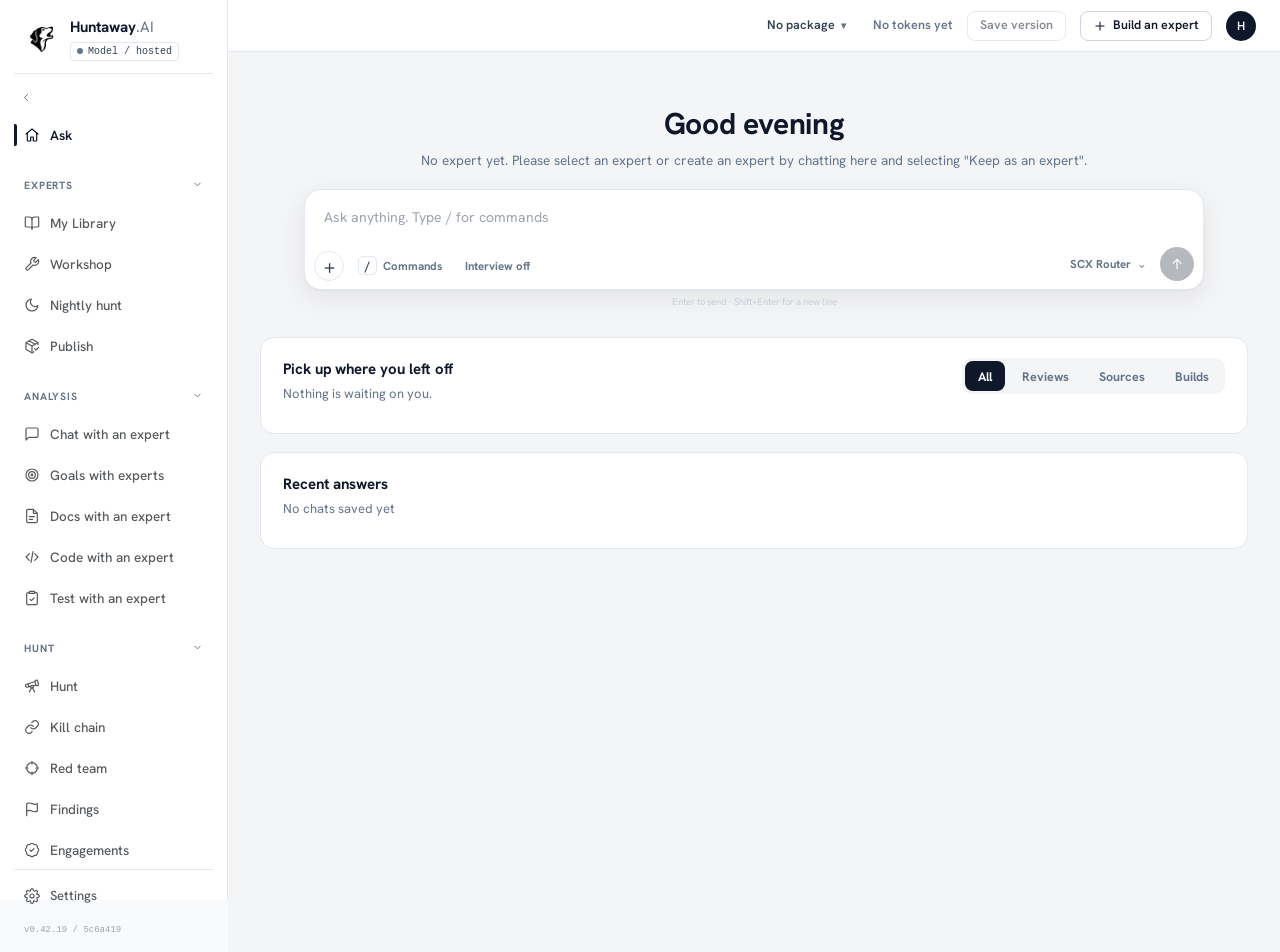
==== commit 7a312a11: "deploy hosted chat from 5c6a41962134db764a9a4a614cb3db0a03439c68 ashela/huntaway@5c6a41962134db764a9" ====
--- a/index.html
+++ b/index.html
@@ -10,9 +10,9 @@
     <link rel="preload" as="image" href="./assets/huntaway-mark.png" />
     <link rel="preload" as="image" href="./assets/huntaway-sit.png" />
     <title>Huntaway · Experts</title>
-    <script type="module" crossorigin src="./assets/main-D1JDjTGk.js"></script>
-    <link rel="modulepreload" crossorigin href="./assets/bundle-search-CRuSAdyn.js">
-    <link rel="stylesheet" crossorigin href="./assets/main-h0ZxicoB.css">
+    <script type="module" crossorigin src="./assets/main-CtJrQo1C.js"></script>
+    <link rel="modulepreload" crossorigin href="./assets/bundle-search-BGxUZacY.js">
+    <link rel="stylesheet" crossorigin href="./assets/main-CwKg_P9E.css">
   </head>
   <body>
     <div id="root"></div>
--- a/assets/main-CwKg_P9E.css
+++ b/assets/main-CwKg_P9E.css
@@ -0,0 +1 @@
+@font-face{font-family:Hanken Grotesk;font-style:normal;font-display:swap;font-weight:400;src:url(./hanken-grotesk-latin-400-normal-BG6hkEXj.woff2) format("woff2"),url(./hanken-grotesk-latin-400-normal-CjyVwvJV.woff) format("woff")}@font-face{font-family:Hanken Grotesk;font-style:normal;font-display:swap;font-weight:500;src:url(./hanken-grotesk-latin-500-normal-DrDcrrxK.woff2) format("woff2"),url(./hanken-grotesk-latin-500-normal-Bo-NxEKf.woff) format("woff")}@font-face{font-family:Hanken Grotesk;font-style:normal;font-display:swap;font-weight:600;src:url(./hanken-grotesk-latin-600-normal-CIXX6EOa.woff2) format("woff2"),url(./hanken-grotesk-latin-600-normal-NEn2C4Q3.woff) format("woff")}@font-face{font-family:Hanken Grotesk;font-style:normal;font-display:swap;font-weight:700;src:url(./hanken-grotesk-latin-700-normal-CeQ8H3UY.woff2) format("woff2"),url(./hanken-grotesk-latin-700-normal-6IGCzoPh.woff) format("woff")}:root{--hz-canvas: #F8FAFC;--hz-surface: #FFFFFF;--hz-surface-sunken: #F4F5F7;--hz-border: #E2E8F0;--hz-border-strong: #CBD5E1;--hz-ink: #0F172A;--hz-ink-muted: #334155;--hz-ink-subtle: #64748B;--hz-ink-faint: #9CA3AF;--hz-accent: #0F172A;--hz-accent-ink: #FFFFFF;--hz-accent-blue: #2563EB;--hz-selected: #E8EEF9;--hz-hover: var(--hz-hover);--hz-warning: #B0450E;--hz-positive: #1F855E;--hz-row-hover: #F1F5F9;--hz-hover-wash: rgba(15, 23, 42, .04);--hz-watch: #8A6A1E;--hz-rail-ink-rest: #575B5E;--hz-accent-soft-bg: #E8EEF9;--hz-accent-soft-border: #C7D7F0;--hz-accent-soft-ink: #1E3A8A;--hz-status-good-text: #8A6A00;--hz-status-good-fill: #B8860B;--hz-status-watch-text: #6B6B70;--hz-status-watch-fill: #B4B4BA;--hz-status-weak-text: #B0450E;--hz-status-weak-fill: #D2673F;--hz-scrim: rgba(2, 6, 23, .55);--hz-scrim-ink: #FFFFFF;--hz-mark-filter: none}:root[data-theme=black]{--hz-canvas: #0B1220;--hz-surface: #101A2B;--hz-surface-sunken: #0E1626;--hz-border: #1E2A40;--hz-border-strong: #2B3B58;--hz-ink: #E9EEF6;--hz-ink-muted: #AEB9CB;--hz-ink-subtle: #7E8CA3;--hz-ink-faint: #5B6880;--hz-accent: #E9EEF6;--hz-accent-ink: #0B1220;--hz-accent-blue: #E9EEF6;--hz-selected: #16233B;--hz-hover: rgba(255, 255, 255, .05);--hz-warning: #E8763B;--hz-positive: #34D399;--hz-watch: #E2B93B;--hz-row-hover: #131F33;--hz-hover-wash: rgba(255, 255, 255, .05);--hz-rail-ink-rest: #7E8CA3;--hz-accent-soft-bg: #16233B;--hz-accent-soft-border: #2B3B58;--hz-accent-soft-ink: #E9EEF6;--hz-status-good-text: #34D399;--hz-status-good-fill: #34D399;--hz-status-watch-text: #E2B93B;--hz-status-watch-fill: #E2B93B;--hz-status-weak-text: #E8763B;--hz-status-weak-fill: #E8763B;--hz-scrim: rgba(0, 0, 0, .72);--hz-scrim-ink: #FFFFFF;--hz-mark-filter: invert(1);color-scheme:dark}*{box-sizing:border-box}html,body{margin:0;padding:0;height:100%}#root{height:100%}body{font-family:Hanken Grotesk,sans-serif;color:var(--hz-ink);background:var(--hz-canvas)}@media(min-width:761px){body.huntaway-app-shell{padding-left:228px;padding-top:52px}body.huntaway-app-shell.huntaway-nav-collapsed{padding-left:64px}.huntaway-nav-collapsed .app-header{width:64px;padding:18px 8px 12px!important}.huntaway-nav-collapsed .app-header-word,.huntaway-nav-collapsed .app-header-tab-label,.huntaway-nav-collapsed .app-header-model,.huntaway-nav-collapsed .app-header-version,.huntaway-nav-collapsed .app-rail-badge,.huntaway-nav-collapsed .app-header-brand-expanded,.huntaway-nav-collapsed .app-header-action-label{display:none!important}.huntaway-nav-collapsed .app-header-brand{margin:0 0 10px;padding:0 0 12px;justify-content:center}.huntaway-nav-collapsed .app-header-brand-tile{display:flex!important}.huntaway-nav-collapsed .app-header-tabs>a,.huntaway-nav-collapsed .app-header-ask>a,.huntaway-nav-collapsed .app-header-action{justify-content:center!important;padding:0!important}.app-header{position:fixed!important;z-index:80;inset:0 auto 0 0;width:228px;min-height:100vh;padding:18px 14px 12px!important;flex-direction:column;align-items:stretch!important;justify-content:flex-start!important;gap:0!important;border-right:1px solid var(--hz-border);border-bottom:0!important;background:var(--hz-surface)}.app-header-main{flex-direction:column;align-items:stretch!important;gap:0!important}.app-header-brand{margin:0 0 12px;padding:0 8px 12px;border-bottom:1px solid var(--hz-border)}.app-header-collapse{display:flex!important;position:static;align-self:flex-start;margin:0 0 6px}.app-header-collapse:hover{background:var(--hz-selected)!important;color:var(--hz-ink)!important}.app-header-tabs{min-width:0;flex-direction:column;align-items:stretch!important;gap:3px!important}.app-header-tabs>a{position:relative;min-height:38px;padding:0 10px!important;display:flex;align-items:center;gap:10px;border-radius:9px;color:var(--hz-rail-ink-rest)!important;font-size:13.5px!important}.app-header-tabs>a:hover,.app-header-ask>a:hover{background:var(--hz-hover);color:var(--hz-ink)!important}.app-header-ask{flex-direction:column;align-items:stretch!important;margin:0;padding:0}.app-header-ask>a{position:relative;min-height:38px;padding:0 10px!important;display:flex;align-items:center;gap:10px;border-radius:9px;color:var(--hz-rail-ink-rest)!important;font-size:13.5px!important}.app-header-ask>a.is-active{color:var(--hz-ink)!important;font-weight:600!important}.app-header-tabs>a.is-active{background:transparent;color:var(--hz-ink)!important;font-weight:600!important}.app-rail-dog{opacity:.55;transition:opacity .15s}.app-rail-dog,.hz-brand-mark,.app-header-brand-tile img,.app-rail-mark-tile img,.hz-chat-launcher-mark img{filter:var(--hz-mark-filter)}.app-header-tabs>a:hover .app-rail-dog{opacity:.85}.app-header-tabs>a.is-active .app-rail-dog{opacity:1}.app-header-actions{margin-top:auto;padding-top:8px;border-top:1px solid var(--hz-border);flex-direction:column;align-items:stretch!important;gap:3px!important}.app-header-actions>div{width:100%}.app-header-action{position:relative;width:100%!important;min-height:36px;padding:0 10px!important;display:flex!important;align-items:center;justify-content:flex-start!important;gap:9px;border-radius:8px!important;background:transparent!important;color:var(--hz-rail-ink-rest)!important;font-size:13px!important;text-decoration:none}.app-header-action:hover{background:var(--hz-hover)!important;color:var(--hz-ink)!important}.app-header-action.is-active{background:transparent!important;color:var(--hz-ink)!important;font-weight:600!important}.app-header-action-label{display:inline}.app-top-bar{position:fixed;z-index:70;top:0;right:0;left:228px;height:52px;display:flex;align-items:center;gap:14px;padding:0 20px;background:var(--hz-surface);border-bottom:1px solid var(--hz-border)}.huntaway-nav-collapsed .app-top-bar{left:64px}}@media(max-width:760px){body.huntaway-app-shell{padding-left:0}.app-header-action-label{display:none!important}.app-top-bar{position:static;left:auto}}a{color:var(--hz-ink);text-decoration:none}button,input,textarea,select{font-family:inherit}@keyframes hzRise{0%{opacity:0;transform:translateY(8px)}to{opacity:1;transform:none}}@keyframes hzPanel{0%{opacity:0;transform:translate(16px)}to{opacity:1;transform:none}}.hz-btn-spinner{width:12px;height:12px;flex:none;display:inline-block;border:2px solid currentColor;border-right-color:transparent;border-radius:50%;opacity:.85;animation:hzSpin .7s linear infinite}@keyframes hzSpin{to{transform:rotate(360deg)}}@media(prefers-reduced-motion:reduce){.hz-btn-spinner{animation-duration:2.4s}}@keyframes hzFade{0%{opacity:0}to{opacity:1}}@keyframes hzBlink{0%,to{opacity:1}50%{opacity:0}}@keyframes hzPop{0%{opacity:0;transform:translateY(6px) scale(.98)}to{opacity:1;transform:none}}@keyframes hzShimmer{0%{background-position:-420px 0}to{background-position:420px 0}}.hg-skel-card{border:1px solid var(--hz-border);border-radius:16px;padding:18px;background:var(--hz-surface);animation:hzPop .5s ease both}.hg-skel-head{display:flex;align-items:center;gap:14px}.hg-skel-ring{width:40px;height:40px;border-radius:50%;flex-shrink:0}.hg-skel-line,.hg-skel-ring,.hg-skel-pill{background:linear-gradient(90deg,var(--hz-surface-sunken) 0%,var(--hz-border) 20%,var(--hz-surface-sunken) 40%,var(--hz-surface-sunken) 100%);background-size:840px 100%;animation:hzShimmer 1.5s ease-in-out infinite;border-radius:6px}.hg-skel-line{height:10px}.hg-skel-foot{display:flex;gap:8px;margin-top:16px}.hg-skel-pill{width:64px;height:18px;border-radius:9px}@media(prefers-reduced-motion:reduce){.hg-skel-line,.hg-skel-ring,.hg-skel-pill{animation:none}}.source-focus-target{outline:none;scroll-margin-top:18px}.source-guided-path{margin-bottom:22px;border:1px solid var(--hz-border);border-top:2px solid var(--hz-accent-blue);border-radius:12px;background:var(--hz-surface);padding:16px 18px 18px}.source-guided-heading{display:flex;align-items:flex-start;gap:11px}.source-guided-mark{width:30px;height:30px;flex:0 0 30px;display:inline-flex;align-items:center;justify-content:center;color:var(--hz-ink-muted);border:1px solid var(--hz-border);border-radius:8px;background:var(--hz-surface)}.source-guided-heading h2{margin:0 0 3px;font-size:15px;font-weight:700}.source-guided-heading p{margin:0;color:var(--hz-ink-subtle);font-size:12.5px;line-height:1.45}.source-guided-action{min-height:36px;margin:12px 0 0;padding:0 15px;display:inline-flex;align-items:center;gap:7px;border:1px solid var(--hz-ink);border-radius:8px;background:var(--hz-ink);color:var(--hz-surface);font-size:12px;font-weight:650;cursor:pointer}.source-guided-action:hover{background:#000}.source-guided-action:disabled{cursor:default;opacity:.5}.source-guided-message{margin:9px 0 0;color:var(--hz-ink-subtle);font-size:11.5px;line-height:1.4}.source-guided-results{margin-top:14px;border-top:1px solid var(--hz-border)}.source-guided-results-title{padding:10px 0 5px;display:flex;align-items:center;justify-content:space-between;color:var(--hz-ink-muted);font-size:11px;font-weight:700;text-transform:uppercase;letter-spacing:.04em}.source-guided-results-title span{color:var(--hz-ink-faint)}.source-guided-result{display:flex;align-items:center;justify-content:space-between;gap:10px;padding:9px 0;border-bottom:1px solid var(--hz-border)}.source-guided-result>div:first-child{min-width:0}.source-guided-result strong,.source-guided-result span{display:block;overflow:hidden;text-overflow:ellipsis;white-space:nowrap}.source-guided-result strong{font-size:11.5px;font-weight:650}.source-guided-result span{margin-top:2px;color:var(--hz-ink-faint);font-size:10.5px}.source-guided-result-actions{flex-shrink:0;display:flex;gap:4px}.source-guided-result-actions button{height:26px;padding:0 8px;border:1px solid var(--hz-border-strong);border-radius:7px;background:var(--hz-surface);color:var(--hz-ink-muted);font-size:11px;font-weight:600;cursor:pointer}.source-guided-result-actions button:first-child{border-color:var(--hz-accent-blue);color:var(--hz-accent-blue)}.source-guided-more{margin:8px 0 0;color:var(--hz-ink-faint);font-size:10.5px}.source-add-own{margin-top:14px;border-top:1px solid var(--hz-border);padding-top:10px}.source-add-own summary{width:fit-content;color:var(--hz-ink-muted);font-size:11.5px;font-weight:650;cursor:pointer;list-style:none}.source-add-own summary::-webkit-details-marker{display:none}.source-add-own summary:before{content:"+";margin-right:6px;color:var(--hz-accent-blue)}.source-add-own[open] summary:before{content:"-"}::-webkit-scrollbar{width:9px}::-webkit-scrollbar-thumb{background:var(--hz-border);border-radius:5px}.hg-app{height:100vh;display:flex;flex-direction:column;background:var(--hz-surface)}.hg-header{flex-shrink:0;display:flex;align-items:center;justify-content:space-between;gap:18px;padding:8px 20px;border-bottom:1px solid var(--hz-border)}.hg-brand{display:flex;align-items:center;gap:20px;min-width:0}.hg-logo{display:flex;align-items:center;gap:10px;text-decoration:none;color:inherit;flex-shrink:0}.hg-logo img{height:30px;width:30px;object-fit:contain;display:block}.hg-wordmark{font-family:Hanken Grotesk,sans-serif;font-size:18px;font-weight:600;letter-spacing:-.01em}.hg-divider-v{width:1px;height:20px;background:var(--hz-border);flex-shrink:0}.hg-section-label{font-size:13px;font-weight:600;color:var(--hz-ink)}.hg-nav{display:flex;align-items:center;gap:8px;flex-shrink:0}.hg-iconbtn{display:inline-flex;align-items:center;justify-content:center;width:30px;height:30px;border-radius:8px;color:var(--hz-ink-subtle);text-decoration:none;cursor:pointer;background:none;border:none;transition:all .15s}.hg-iconbtn:hover{background:var(--hz-hover-wash);color:var(--hz-ink)}.hg-navlink-compact{display:inline-flex;align-items:center;gap:5px;height:30px;padding:0 6px;color:var(--hz-ink-subtle);text-decoration:none;font-size:12px;font-weight:600}.hg-navlink-compact:hover{color:var(--hz-ink)}.hg-avatar{width:30px;height:30px;border-radius:50%;background:var(--hz-ink);color:var(--hz-surface);display:flex;align-items:center;justify-content:center;font-size:12px;font-weight:600}.hg-body{flex:1;min-height:0;position:relative;display:flex}.hg-scroll{flex:1;min-width:0;overflow-y:auto;overflow-x:hidden}.hg-container{max-width:1120px;margin:0 auto;padding:22px 30px 90px;animation:hzRise .4s ease both}.hg-masthead{display:flex;flex-direction:column;gap:16px;margin-bottom:22px}.hg-toolbar-heading{width:100%;display:flex;align-items:end;justify-content:space-between;gap:20px}.hg-titlewrap{display:flex;align-items:end;gap:12px;min-width:0}.hg-eyebrow{display:block;margin-bottom:4px;color:var(--hz-ink-faint);font-size:9.5px;font-weight:800;letter-spacing:.1em;text-transform:uppercase}.hg-title{font-family:Hanken Grotesk,sans-serif;font-weight:500;font-size:25px;letter-spacing:-.01em;margin:0;line-height:1}.hg-summary{font-size:12.5px;color:var(--hz-ink-faint);white-space:nowrap}.hg-toolbar-actions,.hg-toolbar-controls{display:flex;align-items:center;gap:9px}.hg-toolbar-controls{width:100%}.hg-toolbar-controls .hg-search{max-width:390px}.hg-search{position:relative;flex:1;min-width:170px;max-width:280px}.hg-search svg{position:absolute;left:11px;top:50%;transform:translateY(-50%)}.hg-search-input{width:100%;height:34px;padding:0 40px 0 31px;border-radius:9px;border:1px solid var(--hz-border);background:var(--hz-canvas);font-family:inherit;font-size:13px;color:var(--hz-ink);outline:none;transition:border-color .15s}.hg-search-input:focus{border-color:var(--hz-ink)}.hg-kbd{position:absolute;right:10px;top:50%;transform:translateY(-50%);font-size:11px;color:var(--hz-ink-faint);border:1px solid var(--hz-border);border-radius:5px;padding:1px 5px;background:var(--hz-surface)}.hg-select{width:138px}.hg-viewtoggle{display:flex;border:1px solid var(--hz-border);border-radius:9px;overflow:hidden}.hg-viewbtn{width:34px;height:32px;display:flex;align-items:center;justify-content:center;border:none;cursor:pointer;transition:all .15s;background:var(--hz-canvas);color:var(--hz-ink-faint)}.hg-viewbtn.is-active{background:var(--hz-ink);color:var(--hz-surface)}.hg-spacer{flex:1}.hg-importexpert{display:inline-flex;align-items:center;gap:8px;height:32px;padding:0 10px;border-radius:7px;border:1px solid var(--hz-border-strong);background:var(--hz-surface);color:var(--hz-ink-muted);text-decoration:none;font-size:12px;font-weight:600;white-space:nowrap;transition:border-color .15s,color .15s}.hg-importexpert:hover{border-color:var(--hz-ink);color:var(--hz-ink)}.hg-newexpert{display:inline-flex;align-items:center;justify-content:center;height:34px;padding:0 15px;border-radius:8px;border:1px solid var(--hz-ink);background:var(--hz-ink);color:var(--hz-surface);text-decoration:none;font-size:12.5px;font-weight:700;white-space:nowrap;transition:background .15s}.hg-newexpert:hover{background:#000}.hg-grid{display:grid;grid-template-columns:repeat(auto-fill,minmax(330px,1fr));gap:14px}.hg-card{border:1px solid var(--hz-border);border-radius:12px;background:var(--hz-surface);padding:16px 17px 14px;display:flex;flex-direction:column;min-width:0}.hg-card.is-attention{border-color:var(--hz-border)}.hg-card.is-selected{border-color:var(--hz-ink)}.hg-card-head{display:flex;align-items:center;gap:14px}.hg-card-meta{flex:1;min-width:0}.hg-card-cat{font-size:10px;font-weight:700;letter-spacing:.1em;text-transform:uppercase;color:var(--hz-ink-faint)}.hg-card-name{display:block;max-width:100%;padding:0;border:none;background:none;text-align:left;font-family:Hanken Grotesk,sans-serif;font-size:19.5px;font-weight:500;letter-spacing:-.01em;color:var(--hz-ink);line-height:1.2;margin:2px 0 0;cursor:pointer;overflow:hidden;text-overflow:ellipsis;white-space:nowrap}.hg-card-name:hover{color:#000}.hg-menu{position:relative;flex-shrink:0}.hg-menu-btn{width:26px;height:26px;border-radius:7px;border:none;background:none;color:var(--hz-ink-faint);font-size:15px;line-height:1;cursor:pointer;transition:all .15s}.hg-menu-btn:hover{background:var(--hz-hover-wash);color:var(--hz-ink)}.hg-menu-pop{position:absolute;top:calc(100% + 4px);right:0;z-index:50;min-width:180px;background:var(--hz-surface);border:1px solid var(--hz-border);border-radius:10px;box-shadow:0 10px 26px #14141a1f;padding:5px}.hg-menu-item{display:block;width:100%;text-align:left;padding:8px 11px;border-radius:7px;border:none;background:none;font-family:inherit;font-size:13px;color:var(--hz-ink);cursor:pointer}.hg-menu-item:hover{background:var(--hz-hover-wash)}.hg-menu-item.is-danger{color:var(--hz-warning)}.hw-select{position:relative;min-width:0}.hw-select-trigger{width:100%;height:34px;display:flex;align-items:center;justify-content:space-between;gap:12px;border:1px solid var(--hz-border-strong);border-radius:7px;padding:0 10px 0 12px;background:var(--hz-canvas);color:var(--hz-ink);font:500 12.5px/1 Hanken Grotesk,sans-serif;text-align:left;cursor:pointer}.hw-select-trigger:hover,.hw-select-trigger:focus-visible{border-color:var(--hz-ink);outline:none}.hw-select-chevron{display:flex;align-items:center;color:var(--hz-ink-subtle);transition:transform .15s ease}.hw-select:has(.hw-select-menu) .hw-select-chevron{transform:rotate(180deg)}.hw-select-menu{position:absolute;z-index:120;top:calc(100% + 4px);left:0;min-width:100%;width:max-content;max-width:320px;padding:4px 0;border:1px solid var(--hz-border-strong);border-radius:7px;background:var(--hz-surface);box-shadow:0 10px 24px #17171a1f}.hw-select-option{position:relative;width:100%;min-height:32px;display:flex;align-items:center;border:0;border-radius:0;padding:7px 12px;background:var(--hz-surface);color:var(--hz-ink-muted);font:500 12.5px/1.25 Hanken Grotesk,sans-serif;text-align:left;cursor:pointer}.hw-select-option:hover,.hw-select-option:focus-visible{background:var(--hz-hover-wash);outline:none}.hw-select-option.is-selected{background:var(--hz-selected);color:var(--hz-ink);font-weight:700}.hw-select-option.is-selected:before{content:"";position:absolute;left:0;top:6px;bottom:6px;width:3px;background:var(--hz-accent-blue)}.hg-sort-select{width:210px}.working-document-select{width:min(220px,28vw)}.working-document-select .hw-select-trigger>span:first-child{min-width:0;flex:1;overflow:hidden;text-overflow:ellipsis;white-space:nowrap}.working-create-select{width:100px}@keyframes workingRailIn{0%{opacity:0;transform:translate(-10px)}to{opacity:1;transform:translate(0)}}.working-assistant{animation:workingRailIn .16s ease-out;box-shadow:8px 0 22px #17171a09}.working-assistant-prompts{display:grid;gap:0;margin-top:18px;border-top:1px solid var(--hz-border)}.working-assistant-prompts button{min-height:42px;border:0;border-bottom:1px solid var(--hz-border);padding:8px 2px;background:transparent;color:var(--hz-ink);font:650 12px/1.35 Hanken Grotesk,sans-serif;text-align:left;cursor:pointer}.working-assistant-prompts button:after{content:"›";float:right;color:var(--hz-ink-faint)}.working-assistant-prompts button:hover{color:var(--hz-accent-blue)}.working-document-command-menu{position:absolute;z-index:20;right:12px;bottom:calc(100% + 6px);left:12px;overflow:hidden;border:1px solid var(--hz-border-strong);border-radius:8px;background:var(--hz-surface);box-shadow:0 12px 28px #17171a1f}.working-document-command-menu button{width:100%;display:grid;grid-template-columns:72px minmax(0,1fr);gap:8px;align-items:center;border:0;border-bottom:1px solid var(--hz-border);padding:10px 11px;background:var(--hz-surface);color:var(--hz-ink);font:600 12px/1.3 Hanken Grotesk,sans-serif;text-align:left;cursor:pointer}.working-document-command-menu button:last-child{border-bottom:0}.working-document-command-menu button:hover,.working-document-command-menu button:focus-visible{background:var(--hz-hover-wash);outline:none}.working-document-command-menu code{color:var(--hz-accent-blue);font:600 11px/1 IBM Plex Mono,monospace}.working-start-composer{position:relative;width:min(100%,760px);margin:36px auto 0;padding:10px 12px;border:1px solid var(--hz-border-strong);border-radius:12px;background:var(--hz-surface);box-shadow:0 12px 28px #17171a0f}.working-start-composer textarea{display:block;width:100%;min-height:52px;resize:none;border:0;outline:0;padding:4px 2px;background:transparent;color:var(--hz-ink);font:13px/1.45 Hanken Grotesk,sans-serif}.working-start-composer>div:last-child{display:flex;align-items:center;gap:8px;color:var(--hz-ink-subtle);font:600 11px/1 Hanken Grotesk,sans-serif}.working-start-composer>div:last-child button{width:24px;height:24px;border:1px solid var(--hz-border-strong);border-radius:50%;background:var(--hz-surface);color:var(--hz-ink);font:600 14px/1 IBM Plex Mono,monospace;cursor:pointer}.working-start-recent{overflow-y:auto;border-left:1px solid var(--hz-border);background:var(--hz-canvas);padding:34px 20px}.working-start-recent-heading{display:flex;align-items:center;justify-content:space-between;gap:12px;padding-bottom:14px;border-bottom:1px solid var(--hz-border)}.working-start-recent-heading strong{font:500 20px/1.1 Hanken Grotesk,sans-serif}.working-start-recent-heading button{border:0;background:transparent;color:var(--hz-ink-subtle);font:600 11px/1 Hanken Grotesk,sans-serif;cursor:pointer}.working-start-recent>div:last-child>button{display:block;width:100%;border:0;border-bottom:1px solid var(--hz-border);padding:13px 2px;background:transparent;color:var(--hz-ink);text-align:left;cursor:pointer}.working-start-recent>div:last-child>button:hover{color:var(--hz-accent-blue)}.working-start-recent>div:last-child span,.working-start-recent>div:last-child small{display:block;overflow:hidden;text-overflow:ellipsis;white-space:nowrap}.working-start-recent>div:last-child span{font:650 12px/1.35 Hanken Grotesk,sans-serif}.working-start-recent>div:last-child small,.working-start-recent p{margin-top:3px;color:var(--hz-ink-faint);font:11px/1.35 Hanken Grotesk,sans-serif}@media(max-width:820px){.working-start-shell{grid-template-columns:1fr!important}.working-start-recent{display:none}}.working-empty-document{min-height:360px;display:flex;flex-direction:column;justify-content:center;border-top:1px solid var(--hz-border);border-bottom:1px solid var(--hz-border);padding:46px 0}.working-empty-document>span{color:var(--hz-accent-blue);font-size:9.5px;font-weight:800;letter-spacing:.09em;text-transform:uppercase}.working-empty-document h2{max-width:540px;margin:8px 0 0;font:500 25px/1.15 Hanken Grotesk,sans-serif}.working-empty-document p{max-width:600px;margin:10px 0 20px;color:var(--hz-ink-subtle);font-size:13px;line-height:1.55}.working-empty-primary{display:flex;flex-wrap:wrap;gap:8px}.working-empty-primary button{min-height:34px;border:1px solid var(--hz-ink);border-radius:7px;padding:0 12px;background:var(--hz-ink);color:var(--hz-surface);font-size:12px;font-weight:700;cursor:pointer}.working-empty-primary button+button{border-color:var(--hz-border-strong);background:var(--hz-surface);color:var(--hz-ink)}.working-empty-insert{display:flex;align-items:center;flex-wrap:wrap;gap:6px;margin-top:26px}.working-empty-insert span{margin-right:4px;color:var(--hz-ink-faint);font-size:10.5px}.working-empty-insert button,.working-insert-bar button{border:0!important;border-bottom:1px solid var(--hz-border-strong)!important;border-radius:0!important;padding:4px 1px!important;background:transparent!important;color:var(--hz-rail-ink-rest);font-size:11.5px;cursor:pointer}.working-empty-insert button:hover,.working-insert-bar button:hover{border-bottom-color:var(--hz-ink)!important;color:var(--hz-ink)}.working-insert-bar{align-items:center;flex-wrap:wrap}.working-insert-bar:before{content:"Insert";margin-right:5px;color:var(--hz-ink-faint);font-size:10.5px}.working-context-panel{animation:workingContextIn .16s ease-out;box-shadow:-8px 0 22px #17171a06}@keyframes workingContextIn{0%{opacity:0;transform:translate(10px)}to{opacity:1;transform:translate(0)}}.working-context-header{min-height:46px;display:flex;align-items:center;justify-content:space-between;gap:10px;border-bottom:1px solid var(--hz-border);padding:7px 12px 7px 14px}.working-context-header strong{display:block;font-size:12.5px}.working-context-header span{display:block;margin-top:1px;color:var(--hz-ink-faint);font-size:10.5px}.working-context-header>button{width:26px;height:26px;border:0;border-radius:5px;background:transparent;color:var(--hz-ink-subtle);font-size:18px;cursor:pointer}.working-context-header>button:hover{background:var(--hz-hover-wash);color:var(--hz-ink)}.working-context-tabs{display:grid;grid-template-columns:repeat(3,minmax(0,1fr));border-bottom:1px solid var(--hz-border);padding:0 10px}.working-context-tabs button{min-width:0;border:0;border-bottom:2px solid transparent;padding:9px 4px 7px;background:transparent;color:var(--hz-ink-subtle);font:650 11px/1.2 Hanken Grotesk,sans-serif;cursor:pointer}.working-context-tabs button.is-active{border-bottom-color:var(--hz-ink);color:var(--hz-ink)}.working-context-tabs button span{margin-left:3px;color:var(--hz-ink-faint);font-size:9.5px;font-weight:500}.working-context-content{flex:1;min-height:0;overflow-y:auto;padding:10px}.working-outline-list,.working-context-sources{display:grid;gap:2px}.working-outline-list>button,.working-context-sources>button{width:100%;display:grid;grid-template-columns:22px minmax(0,1fr);gap:8px;border:0;border-radius:5px;padding:8px;background:transparent;color:var(--hz-ink);font-family:inherit;text-align:left;cursor:pointer}.working-outline-list>button:hover,.working-outline-list>button.is-selected,.working-context-sources>button:hover{background:var(--hz-hover-wash)}.working-outline-list>button>span:first-child,.working-context-sources>button>span:first-child{color:var(--hz-ink-faint);font-size:10.5px;font-variant-numeric:tabular-nums;line-height:1.35}.working-outline-list strong,.working-context-sources strong{display:-webkit-box;overflow:hidden;font-size:11.5px;line-height:1.35;-webkit-box-orient:vertical;-webkit-line-clamp:2}.working-outline-list small,.working-context-sources small{display:block;margin-top:2px;color:var(--hz-ink-faint);font-size:10px;line-height:1.3}.working-outline-list>p,.working-context-assets>p,.working-context-sources>p{margin:10px 6px;color:var(--hz-ink-subtle);font-size:11.5px;line-height:1.5}.working-context-assets{display:grid;gap:6px}.working-context-assets article{display:flex;align-items:flex-start;justify-content:space-between;gap:10px;border-bottom:1px solid var(--hz-border);padding:9px 7px 10px}.working-context-assets article strong{display:block;font-size:11.5px;line-height:1.35}.working-context-assets article span{display:block;margin-top:2px;color:var(--hz-ink-faint);font-size:10px}.working-context-assets article>button,.working-context-asset-actions button{border:0;padding:2px 0;background:transparent;color:var(--hz-ink-subtle);font-family:inherit;font-size:10.5px;cursor:pointer}.working-context-asset-actions{display:grid;flex-shrink:0;gap:3px;text-align:right}.working-context-asset-actions button:first-child{color:var(--hz-accent-blue);font-weight:700}.working-evidence-panel{width:360px!important}@media(max-width:1180px){.working-shell.has-assistant.has-context{grid-template-columns:320px minmax(0,1fr)!important}.working-shell.has-context:not(.has-assistant){grid-template-columns:minmax(0,1fr)!important}.working-context-panel{position:fixed;z-index:55;top:44px;right:0;bottom:0;width:min(320px,92vw);border-left:1px solid var(--hz-border);box-shadow:-14px 0 30px #17171a1f}}@media(max-width:820px){.working-context-panel{top:0}.working-evidence-panel{width:min(360px,92vw)!important}}.library-page{height:100vh;display:flex;flex-direction:column;overflow:hidden;background:var(--hz-surface);color:var(--hz-ink)}.library-scroll{flex:1;min-height:0;overflow-y:auto}.library-content{max-width:1240px;margin:0 auto;padding:28px 34px 100px}.library-welcome{padding:2px 0 18px}.library-welcome>span{color:var(--hz-ink-faint);font-size:10px;font-weight:800;letter-spacing:.1em;text-transform:uppercase}.library-welcome h1{margin:4px 0 0;font:500 32px/1.1 Hanken Grotesk,sans-serif;letter-spacing:-.015em}.library-welcome p{margin:6px 0 0;color:var(--hz-ink-subtle);font-size:13px;line-height:1.45}.library-eyebrow{display:block;margin-bottom:5px;color:var(--hz-ink-faint);font-size:10px;font-weight:800;letter-spacing:.1em;text-transform:uppercase}.library-filter-row{display:flex;align-items:center;gap:18px;margin:10px 0 26px}.library-filter{min-width:0;flex:1;display:flex;align-items:center;gap:5px;overflow-x:auto;scrollbar-width:none}.library-filter::-webkit-scrollbar{display:none}.library-filter button{flex-shrink:0;display:inline-flex;align-items:center;gap:7px;border:1px solid transparent;border-radius:7px;padding:7px 10px;background:var(--hz-surface);color:var(--hz-ink-subtle);font:600 12px/1.2 Hanken Grotesk,sans-serif;cursor:pointer}.library-filter button.is-active{background:var(--hz-ink);color:var(--hz-surface);font-weight:700}.library-filter button span:last-child{opacity:.65;font:500 10.5px/1.2 Hanken Grotesk,sans-serif;font-variant-numeric:tabular-nums}.library-home-topline{margin-bottom:28px}.library-home-topline.has-builder{display:grid;grid-template-columns:minmax(0,1fr) 260px;align-items:end;gap:20px}.library-home-topline>.library-workspace-map{margin-bottom:0}.library-improvement-digest{min-width:0}.library-improvement-digest>header{display:flex;align-items:baseline;justify-content:space-between;gap:10px;margin:0 0 9px}.library-improvement-digest>header>span{color:var(--hz-ink);font-size:9.5px;font-weight:800;letter-spacing:.08em;text-transform:uppercase}.library-improvement-digest>header>small{color:var(--hz-ink-subtle);font-size:10px;white-space:nowrap}.library-improvement-digest>a{min-height:86px;display:flex;flex-direction:column;justify-content:center;overflow:hidden;border:1px solid var(--hz-border);border-radius:10px;padding:12px 14px;background:var(--hz-canvas);color:var(--hz-ink);text-decoration:none}.library-improvement-digest>a:hover{border-color:var(--hz-border-strong);background:var(--hz-hover-wash)}.library-improvement-digest>a>strong{display:block;overflow:hidden;font-size:12px;text-overflow:ellipsis;white-space:nowrap}.library-improvement-digest>a>p{display:-webkit-box;margin:4px 0 0;overflow:hidden;color:var(--hz-ink-subtle);font-size:10.5px;line-height:1.35;-webkit-box-orient:vertical;-webkit-line-clamp:3}.library-expert-builder{min-width:0}.library-expert-builder>header{display:flex;align-items:baseline;min-height:17px;margin:0 0 9px}.library-expert-builder>header>span{color:var(--hz-ink);font-size:9.5px;font-weight:800;letter-spacing:.08em;text-transform:uppercase}.library-expert-builder>a{min-height:86px;display:grid;grid-template-columns:58px minmax(0,1fr);align-items:center;gap:10px;overflow:hidden;border:1px solid var(--hz-border);border-radius:10px;padding:10px 12px;background:var(--hz-surface);color:var(--hz-ink);text-decoration:none}.library-expert-builder>a:hover{border-color:var(--hz-border-strong);background:var(--hz-hover-wash)}.library-expert-builder>a>img{width:52px;height:52px;object-fit:contain}.library-expert-builder strong{display:block;font-size:12px}.library-expert-builder p{margin:4px 0 0;color:var(--hz-ink-subtle);font-size:10.5px;line-height:1.35}.library-workspace-map{margin-bottom:0}.library-workspace-map>header,.library-recent-work>header,.library-row-name{padding:1px 4px;margin:-1px -4px;transition:background .12s}.library-row-name:hover{background:var(--hz-hover-wash)}.library-row-name:focus-visible{outline:2px solid var(--hz-accent-blue);outline-offset:1px}.library-row{transition:background .12s,border-color .12s}.library-row:hover:not(.is-current){background:var(--hz-hover-wash)!important;border-color:var(--hz-border)!important}.library-row-tool{transition:background .12s,border-color .12s,color .12s}.library-row-tool:hover{background:var(--hz-surface-sunken)!important;border-color:var(--hz-border-strong)!important;color:var(--hz-ink)!important}.library-row-tool:focus-visible{outline:2px solid var(--hz-accent-blue);outline-offset:1px}.library-row-tool-danger:hover{border-color:var(--hz-warning)!important;color:var(--hz-warning)!important}.library-icon-edit{position:absolute;top:0;right:0;bottom:0;left:0;display:flex;align-items:center;justify-content:center;border:0;border-radius:10px;padding:0;cursor:pointer;background:var(--hz-scrim);color:var(--hz-scrim-ink);font-size:17px;font-weight:600;line-height:1;opacity:0;transition:opacity .12s}.library-icon-edit:hover,.library-icon-edit:focus-visible{opacity:1}.library-icon-pop{position:absolute;top:46px;left:0;z-index:30;width:250px;border:1px solid var(--hz-border);border-radius:10px;background:var(--hz-surface);box-shadow:0 12px 30px #0f172a29;padding:10px;display:flex;flex-direction:column;gap:8px}.library-icon-pop-actions{display:flex;flex-wrap:wrap;gap:6px}.library-icon-pop-actions>button{padding:6px 10px;border:1px solid var(--hz-border);border-radius:7px;background:var(--hz-surface);font:inherit;font-size:12px;font-weight:650;color:var(--hz-ink-muted);cursor:pointer}.library-icon-pop-actions>button:hover:not(:disabled){border-color:var(--hz-ink);color:var(--hz-ink)}.library-icon-pop-actions>button:disabled{opacity:.55;cursor:default}.library-icon-pop-error{font-size:11.5px;line-height:1.4;color:var(--hz-warning)}.library-icon-pop-grid{display:flex;flex-wrap:wrap;gap:5px}.library-icon-pop-grid>button{width:32px;height:32px;display:inline-flex;align-items:center;justify-content:center;border:1px solid var(--hz-border);border-radius:8px;background:var(--hz-surface);color:var(--hz-ink-muted);cursor:pointer}.library-icon-pop-grid>button:hover{border-color:var(--hz-ink);color:var(--hz-ink)}.library-icon-pop-grid>button.is-on{background:var(--hz-ink);border-color:var(--hz-ink);color:var(--hz-surface)}.library-expert-glance>header,.library-start-panel>header{display:flex;align-items:baseline;justify-content:space-between;gap:16px;margin-bottom:8px}.library-workspace-map>header>span,.library-recent-work>header>span,.library-expert-glance>header>span,.library-start-panel>header>span{font-size:11px;font-weight:800;letter-spacing:.07em;text-transform:uppercase}.library-workspace-map>header button,.library-recent-work>header button,.library-expert-glance>header a{border:0;padding:0;background:transparent;color:var(--hz-ink-subtle);font:650 11px/1.2 Hanken Grotesk,sans-serif;text-decoration:none;cursor:pointer}.library-workspace-map>header button:hover,.library-recent-work>header button:hover,.library-expert-glance>header a:hover{color:var(--hz-ink)}.library-workspace-map>div{display:grid;grid-template-columns:repeat(4,minmax(0,1fr));gap:8px}.library-workspace-map>div>button{min-width:0;min-height:86px;display:grid;grid-template-columns:36px minmax(0,1fr) auto;align-items:center;gap:11px;padding:13px;border:1px solid var(--hz-border);border-radius:10px;background:var(--hz-canvas);color:var(--hz-ink);font-family:inherit;text-align:left;cursor:pointer}.library-workspace-map>div>button:hover{border-color:var(--hz-border-strong);background:var(--hz-hover-wash)}.library-category-icon{width:34px;height:34px;display:grid;place-items:center;border-radius:8px;background:var(--hz-surface-sunken);color:var(--hz-ink-muted)}.library-category-icon.is-chat{background:var(--hz-surface-sunken);color:var(--hz-ink-muted)}.library-category-icon.is-diagram{background:var(--hz-selected);color:var(--hz-ink-muted)}.library-category-icon.is-analysis{background:var(--hz-surface-sunken);color:var(--hz-ink-subtle)}.library-workspace-map>div>button>span:nth-child(2){min-width:0}.library-workspace-map strong{display:block;overflow:hidden;font-size:12.5px;text-overflow:ellipsis;white-space:nowrap}.library-workspace-map small{display:block;margin-top:4px;overflow:hidden;color:var(--hz-ink-subtle);font-size:10.5px;text-overflow:ellipsis;white-space:nowrap}.library-workspace-map b{color:var(--hz-ink);font:500 22px/1 Hanken Grotesk,sans-serif}.library-dashboard-grid{display:grid;grid-template-columns:minmax(0,1.2fr) minmax(360px,.8fr);gap:24px;margin-bottom:30px}.library-recent-work.is-full{margin-bottom:20px}.library-recent-work>div,.library-expert-glance>div{display:grid;gap:6px;overflow:visible}.library-recent-work>div>a{min-height:58px;display:grid;grid-template-columns:86px minmax(0,1fr) auto;align-items:center;gap:12px;padding:9px 12px;border:1px solid transparent;border-radius:9px;background:var(--hz-canvas);color:var(--hz-ink);text-decoration:none}.library-recent-work>div>a:hover{border-color:var(--hz-border);background:var(--hz-hover-wash)}.library-work-kind{font-size:9px;font-weight:800;letter-spacing:.06em;text-transform:uppercase}.library-work-kind.is-chat,.library-work-kind.is-diagram{color:var(--hz-ink-muted)}.library-work-kind.is-analysis{color:var(--hz-ink-subtle)}.library-recent-work>div>a>span:nth-child(2){min-width:0}.library-recent-work strong{display:block;overflow:hidden;font-size:12.5px;text-overflow:ellipsis;white-space:nowrap}.library-recent-work small{display:block;margin-top:3px;overflow:hidden;color:var(--hz-ink-subtle);font-size:10.5px;text-overflow:ellipsis;white-space:nowrap}.library-recent-work time{color:var(--hz-ink-subtle);font-size:10.5px;white-space:nowrap}.library-expert-glance>div>button{width:100%;min-height:58px;display:grid;grid-template-columns:36px minmax(0,1fr) 44px;align-items:center;gap:10px;padding:8px 12px;border:1px solid transparent;border-radius:9px;background:var(--hz-canvas);color:var(--hz-ink);font-family:inherit;text-align:left;cursor:pointer}.library-expert-glance>div>button:hover{border-color:var(--hz-border);background:var(--hz-hover-wash)}.library-expert-glance>div>button>span:nth-child(2){min-width:0}.library-expert-glance strong{display:block;overflow:hidden;font-size:12.5px;text-overflow:ellipsis;white-space:nowrap}.library-expert-glance small{display:block;margin-top:3px;overflow:hidden;color:var(--hz-ink-subtle);font-size:10.5px;font-weight:500;text-overflow:ellipsis;white-space:nowrap}.library-expert-glance small b{color:var(--hz-ink-subtle);font-weight:750}.library-expert-score{color:var(--hz-ink);font:600 13px/1.1 Hanken Grotesk,sans-serif;text-align:right}.library-expert-score small{margin-top:1px;font-size:9px;text-align:right}.library-expert-glance>div>p{margin:0;padding:18px;color:var(--hz-ink-faint);font-size:11.5px}.library-nightly-log{border:1px solid var(--hz-border);border-radius:9px;background:var(--hz-canvas)}.library-nightly-log summary{min-height:44px;display:grid;grid-template-columns:auto minmax(0,1fr) auto;align-items:center;gap:12px;padding:0 13px;list-style:none;cursor:pointer}.library-nightly-log summary::-webkit-details-marker{display:none}.library-nightly-log summary>span{font-size:11px;font-weight:800;letter-spacing:.07em;text-transform:uppercase}.library-nightly-log summary>small{color:var(--hz-ink-subtle);font-size:11px}.library-nightly-log summary>b{color:var(--hz-rail-ink-rest);font-size:10.5px}.library-nightly-log[open] summary>b{visibility:hidden}.library-nightly-log>div{display:grid;gap:5px;padding:0 7px 7px}.library-nightly-log>div>a{min-height:46px;display:grid;grid-template-columns:58px 150px minmax(0,1fr) auto;align-items:center;gap:12px;padding:7px 8px;border:0;border-radius:7px;color:var(--hz-ink);text-decoration:none}.library-nightly-log>div>a:last-child{border-bottom:0}.library-nightly-log>div>a>span{color:var(--hz-ink-subtle);font-size:9px;font-weight:800;text-transform:uppercase}.library-nightly-log>div>a>strong,.library-nightly-log>div>a>p{overflow:hidden;text-overflow:ellipsis;white-space:nowrap}.library-nightly-log>div>a>strong{font-size:11.5px}.library-nightly-log>div>a>p{margin:0;color:var(--hz-ink-subtle);font-size:11.5px}.library-nightly-log>div>a>time{color:var(--hz-ink-subtle);font-size:10.5px;white-space:nowrap}.library-assets-library .library-expert-filters span{color:var(--hz-ink-faint);font-size:9.5px}.library-empty-line{margin:0;padding:18px 13px;border:1px solid var(--hz-border);border-radius:8px;color:var(--hz-ink-subtle);font-size:11.5px}.library-item-icon.is-chat,.library-item-icon.is-diagram{color:var(--hz-ink-muted);background:var(--hz-surface-sunken)}.library-item-icon.is-analysis{color:var(--hz-ink-subtle);background:var(--hz-surface)}.library-home-work>header{display:flex;align-items:flex-end;justify-content:space-between;gap:18px;margin-bottom:11px}.library-home-work header button,.library-section header button{border:0;border-bottom:1px solid var(--hz-ink-faint);padding:0 0 2px;background:transparent;color:var(--hz-rail-ink-rest);font-size:11.5px;font-weight:650;cursor:pointer}.library-group-tools{min-height:17px;justify-content:flex-end!important;margin-bottom:7px!important}.library-home-grid{display:grid;grid-template-columns:minmax(0,1fr) minmax(0,1fr);gap:38px;margin-bottom:27px}.library-start{display:grid;gap:6px}.library-start>button,.library-start>a{width:100%;min-height:64px;display:grid;grid-template-columns:38px minmax(0,1fr);align-items:center;gap:12px;padding:10px 12px;border:1px solid transparent;border-radius:9px;background:var(--hz-canvas);color:var(--hz-ink);text-align:left;text-decoration:none;cursor:pointer}.library-start>button:hover,.library-start>a:hover{border-color:var(--hz-border);background:var(--hz-hover-wash)}.library-start-icon{width:28px;height:28px;display:grid;place-items:center;color:var(--hz-ink-muted)}.library-huntaway-dog{width:38px;height:38px;overflow:hidden;border-radius:9px;background:var(--hz-surface-sunken)}.library-huntaway-dog img{width:34px;height:34px;object-fit:contain}.library-start>button>span:nth-child(2),.library-start>a>span:nth-child(2){min-width:0}.library-start strong{display:block;font-size:12.5px}.library-start small{display:block;margin-top:3px;overflow:hidden;color:var(--hz-ink-subtle);font-size:11.5px;line-height:1.35}.library-home-experts>header{display:flex;align-items:baseline;justify-content:space-between;gap:15px}.library-home-experts>header a{color:var(--hz-rail-ink-rest);border-bottom:1px solid var(--hz-ink-faint);font-size:11.5px;font-weight:650}.library-home-experts>div{overflow:hidden;border-top:1px solid var(--hz-border);border-bottom:1px solid var(--hz-border)}.library-home-experts>div>button{width:100%;min-height:64px;display:grid;grid-template-columns:32px minmax(0,1fr) auto;align-items:center;gap:12px;padding:9px 4px;border:0;border-bottom:1px solid var(--hz-surface-sunken);background:var(--hz-surface);color:var(--hz-ink);font-family:inherit;text-align:left;cursor:pointer}.library-home-experts>div>button:last-of-type{border-bottom:0}.library-home-experts>div>button:hover{background:var(--hz-hover-wash)}.library-home-expert-mark{width:30px;height:30px;display:grid;place-items:center;border:1px solid var(--hz-border);border-radius:50%;color:var(--hz-ink-muted)}.library-home-experts>div>button>span{min-width:0}.library-home-experts strong{display:block;overflow:hidden;text-overflow:ellipsis;white-space:nowrap;font-size:12.5px}.library-home-experts small{display:block;margin-top:3px;overflow:hidden;text-overflow:ellipsis;white-space:nowrap;color:var(--hz-ink-subtle);font-size:11px}.library-home-experts time{color:var(--hz-ink-subtle);font-size:10.5px;white-space:nowrap}.library-home-experts>div>p{margin:0;padding:18px;color:var(--hz-ink-faint);font-size:11.5px}.library-home-work{margin-bottom:10px}.library-artifact-preview-list{border-top:1px solid var(--hz-border);border-bottom:1px solid var(--hz-border)}.library-artifact-preview-list>a{min-height:58px;display:grid;grid-template-columns:80px minmax(0,1fr) auto;align-items:center;gap:14px;padding:9px 4px;border-bottom:1px solid var(--hz-surface-sunken);color:var(--hz-ink);text-decoration:none}.library-artifact-preview-list>a:last-child{border-bottom:0}.library-artifact-preview-list>a:hover{background:var(--hz-hover-wash)}.library-artifact-preview-list>a>small{color:var(--hz-ink-faint);font-size:9.5px;font-weight:750;letter-spacing:.07em;text-transform:uppercase}.library-artifact-preview-list>a>span{min-width:0}.library-artifact-preview-list strong{display:block;overflow:hidden;text-overflow:ellipsis;white-space:nowrap;font-size:12.5px}.library-artifact-preview-list>a>span>span{display:block;margin-top:3px;overflow:hidden;color:var(--hz-ink-subtle);font-size:11px;text-overflow:ellipsis;white-space:nowrap}.library-artifact-preview-list time{color:var(--hz-ink-subtle);font-size:10.5px;white-space:nowrap}.library-section header{display:grid;grid-template-columns:auto 1fr auto;gap:10px;align-items:baseline;margin-bottom:10px}.library-section h2{margin:0;font:500 20px/1.2 Hanken Grotesk,sans-serif}.library-section header span,.library-section header a{color:var(--hz-ink-faint);font-size:12px;text-decoration:none}.library-main{display:flex;flex-direction:column;gap:30px;min-width:0}.library-expert-library{padding-top:2px}.library-expert-filters{display:flex;align-items:center;gap:13px;margin:-2px 0 13px;overflow-x:auto;scrollbar-width:none}.library-expert-filters::-webkit-scrollbar{display:none}.library-expert-filters button{flex-shrink:0;border:0;border-bottom:1px solid transparent;padding:3px 0 4px;background:none;color:var(--hz-ink-faint);font:600 11.5px/1.2 Hanken Grotesk,sans-serif;cursor:pointer}.library-expert-filters button.is-active{border-bottom-color:var(--hz-ink);color:var(--hz-ink)}.library-expert-grid{display:grid;grid-template-columns:repeat(3,minmax(0,1fr));gap:12px}.library-expert{min-width:0;border:1px solid var(--hz-border);border-radius:8px;padding:14px;color:var(--hz-ink);text-decoration:none}.library-expert:hover{border-color:var(--hz-ink-faint)}.library-expert>div{display:flex;align-items:center;gap:11px;min-width:0}.library-expert>div>span{min-width:0}.library-expert strong{display:block;overflow:hidden;text-overflow:ellipsis;white-space:nowrap;font:500 16px Hanken Grotesk,sans-serif}.library-expert small{display:block;margin-top:2px;color:var(--hz-ink-faint);font-size:11px}.library-expert p{margin:10px 0 0;color:var(--hz-ink-subtle);overflow:hidden;text-overflow:ellipsis;white-space:nowrap;font-size:12px}.library-list{border:1px solid var(--hz-border);border-radius:8px;overflow:hidden}.library-list a{display:grid;grid-template-columns:30px minmax(0,1fr) auto;gap:12px;align-items:center;min-height:52px;padding:8px 14px;border-bottom:1px solid var(--hz-border);color:var(--hz-ink);text-decoration:none}.library-list a:last-child{border-bottom:0}.library-list a:hover{background:var(--hz-hover-wash)}.library-list strong{overflow:hidden;text-overflow:ellipsis;white-space:nowrap;font:600 13px/1.25 Hanken Grotesk,sans-serif}.library-list a>span:last-child{color:var(--hz-ink-faint);font-size:11.5px;white-space:nowrap}.library-item-icon{width:30px;height:30px;display:flex;align-items:center;justify-content:center;border:1px solid var(--hz-border);border-radius:7px}.library-recent-list{margin-top:13px}.library-empty{border:1px solid var(--hz-border);border-radius:8px;padding:24px;text-align:center}.library-empty p{color:var(--hz-ink-subtle);font-size:13px}.library-empty button{min-height:34px;border:1px solid var(--hz-accent-blue);border-radius:7px;padding:0 14px;background:var(--hz-surface);color:var(--hz-accent-blue);font-size:12.5px;font-weight:700;cursor:pointer}.library-muted{color:var(--hz-ink-faint);font-size:13px}.library-artifact-library{min-width:0}.library-artifact-heading{display:flex;align-items:flex-end;justify-content:space-between;gap:24px;margin-bottom:19px}.library-artifact-heading h2{margin:0;font:500 25px/1.15 Hanken Grotesk,sans-serif}.library-artifact-heading p{max-width:700px;margin:6px 0 0;color:var(--hz-ink-subtle);font-size:12.5px;line-height:1.5}.library-artifact-heading>button{height:36px;flex-shrink:0;border:1px solid var(--hz-ink);border-radius:8px;padding:0 14px;background:var(--hz-ink);color:var(--hz-surface);font-size:12px;font-weight:700;cursor:pointer}.library-artifact-tabs{display:flex;align-items:center;gap:22px;border-bottom:1px solid var(--hz-border)}.library-artifact-tabs button{min-height:36px;border:0;border-bottom:2px solid transparent;padding:0 1px;background:transparent;color:var(--hz-ink-subtle);font-size:12px;font-weight:650;cursor:pointer}.library-artifact-tabs button.is-active{border-bottom-color:var(--hz-ink);color:var(--hz-ink)}.library-artifact-tabs span{margin-left:4px;color:var(--hz-ink-faint);font-size:10px;font-weight:600}.library-artifact-toolbar{min-height:64px;display:flex;align-items:center;gap:12px}.library-artifact-toolbar label{display:flex;align-items:center;gap:7px;color:var(--hz-ink-subtle);font-size:11.5px}.library-artifact-toolbar select{height:32px;border:1px solid var(--hz-border);border-radius:7px;padding:0 28px 0 9px;background:var(--hz-surface);color:var(--hz-ink);font-size:11.5px}.library-artifact-count{flex:1;color:var(--hz-ink-faint);font-size:11.5px}.library-view-toggle{display:flex;padding:2px;border:1px solid var(--hz-border);border-radius:7px}.library-view-toggle button{height:26px;border:0;border-radius:5px;padding:0 9px;background:transparent;color:var(--hz-ink-subtle);font-size:10.5px;cursor:pointer}.library-view-toggle button.is-active{background:var(--hz-ink);color:var(--hz-surface)}.library-artifact-table{overflow:hidden;border:1px solid var(--hz-border);border-radius:9px}.library-artifact-table-head,.library-artifact-table>a{display:grid;grid-template-columns:minmax(200px,1.5fr) minmax(130px,1fr) 100px minmax(130px,1fr) 85px;gap:16px;align-items:center}.library-artifact-table-head{min-height:35px;padding:0 14px;background:var(--hz-surface);color:var(--hz-ink-faint);font-size:9.5px;font-weight:750;letter-spacing:.06em;text-transform:uppercase}.library-artifact-table>a{min-height:52px;padding:8px 14px;border-top:1px solid var(--hz-surface-sunken);color:var(--hz-ink);text-decoration:none}.library-artifact-table>a:hover{background:var(--hz-canvas)}.library-artifact-table strong,.library-artifact-table span{overflow:hidden;text-overflow:ellipsis;white-space:nowrap}.library-artifact-table strong{font-size:12.5px}.library-artifact-table span,.library-artifact-table time{color:var(--hz-ink-subtle);font-size:11.5px}.library-artifact-grid{display:grid;grid-template-columns:repeat(4,minmax(0,1fr));gap:12px}.library-artifact-grid>a{min-width:0;border:1px solid var(--hz-border);border-radius:9px;overflow:hidden;color:var(--hz-ink);text-decoration:none}.library-artifact-preview{height:105px;display:grid;place-items:center;background:var(--hz-surface-sunken);color:var(--hz-ink-subtle)}.library-artifact-preview span{font-size:10px;font-weight:750;letter-spacing:.09em;text-transform:uppercase}.library-artifact-grid small,.library-artifact-grid strong,.library-artifact-grid p{display:block;margin-right:12px;margin-left:12px}.library-artifact-grid small{margin-top:10px;color:var(--hz-ink-faint);font-size:9.5px;font-weight:750;text-transform:uppercase}.library-artifact-grid strong{margin-top:4px;overflow:hidden;text-overflow:ellipsis;white-space:nowrap;font-size:12.5px}.library-artifact-grid p{margin-top:4px;margin-bottom:12px;overflow:hidden;color:var(--hz-ink-subtle);font-size:11px;text-overflow:ellipsis;white-space:nowrap}.library-template-grid{display:grid;grid-template-columns:repeat(3,minmax(0,1fr));gap:13px;padding-top:20px}.library-template-grid>button{min-width:0;overflow:hidden;border:1px solid var(--hz-border);border-radius:10px;padding:0 0 13px;background:var(--hz-surface);color:var(--hz-ink);text-align:left;cursor:pointer}.library-template-grid>button:hover{border-color:var(--hz-ink-faint)}.library-template-preview{height:118px;position:relative;display:flex;flex-direction:column;gap:7px;padding:20px 24px;overflow:hidden;background:var(--hz-surface-sunken)}.library-template-preview span{display:block;height:5px;border-radius:3px;background:var(--hz-border-strong)}.library-template-preview span:nth-child(1){width:52%;height:8px;background:var(--hz-ink-muted)}.library-template-preview span:nth-child(2){width:82%}.library-template-preview span:nth-child(3){width:67%}.library-template-preview i{position:absolute;right:22px;bottom:17px;width:54px;height:32px;border:1px solid var(--hz-border-strong);border-radius:4px;background:var(--hz-surface)}.library-template-preview.motif-sad i{border-radius:50%}.library-template-preview.motif-requirements i{width:72px;height:38px;background:repeating-linear-gradient(var(--hz-surface),var(--hz-surface) 8px,var(--hz-border) 9px)}.library-template-preview.motif-evidence{border-top:4px solid var(--hz-accent-blue)}.library-template-preview.motif-runbook i{width:58px;height:42px;border-left:4px solid var(--hz-ink)}.library-template-grid small,.library-template-grid strong,.library-template-grid p,.library-template-grid b{display:block;margin-right:14px;margin-left:14px}.library-template-grid small{margin-top:11px;color:var(--hz-ink-faint);font-size:9.5px;font-weight:750;text-transform:uppercase}.library-template-grid strong{margin-top:4px;font:500 16px/1.2 Hanken Grotesk,sans-serif}.library-template-grid p{min-height:32px;margin-top:5px;margin-bottom:10px;color:var(--hz-ink-subtle);font-size:11px;line-height:1.4}.library-template-grid b{color:var(--hz-accent-blue);font-size:10.5px}.library-brand-heading{display:flex;align-items:flex-end;justify-content:space-between;gap:20px;padding:22px 0 12px}.library-brand-heading h3{margin:0;font:500 19px/1.2 Hanken Grotesk,sans-serif}.library-brand-heading p{margin:4px 0 0;color:var(--hz-ink-subtle);font-size:11.5px}.library-brand-heading a{border-bottom:1px solid var(--hz-ink-faint);color:var(--hz-rail-ink-rest);font-size:11.5px;font-weight:650}.library-brand-grid{display:grid;grid-template-columns:repeat(3,minmax(0,1fr));gap:13px}.library-brand-card{min-width:0;overflow:hidden;border:1px solid var(--hz-border);border-radius:10px;color:var(--hz-ink);text-decoration:none}.library-brand-palette{display:flex;height:42px}.library-brand-palette span{flex:1;min-width:8px}.library-brand-card small,.library-brand-card strong,.library-brand-card p,.library-brand-card footer{display:block;margin-right:14px;margin-left:14px}.library-brand-card small{margin-top:11px;color:var(--hz-ink-faint);font-size:9.5px;font-weight:750;text-transform:uppercase}.library-brand-card strong{margin-top:3px;font:500 17px/1.2 Hanken Grotesk,sans-serif}.library-brand-card p{margin-top:4px;margin-bottom:12px;overflow:hidden;color:var(--hz-ink-subtle);font-size:11px;text-overflow:ellipsis;white-space:nowrap}.library-brand-card footer{margin:0;padding:9px 14px;border-top:1px solid var(--hz-surface-sunken);background:var(--hz-canvas);color:var(--hz-ink-subtle);font-size:10.5px}@media(max-width:980px){.library-home-grid{grid-template-columns:1fr}.library-artifact-grid{grid-template-columns:repeat(3,minmax(0,1fr))}.library-artifact-table-head,.library-artifact-table>a{grid-template-columns:minmax(180px,1.5fr) minmax(120px,1fr) 90px 90px}.library-artifact-table-head span:nth-child(4),.library-artifact-table>a span:nth-child(4){display:none}.library-template-grid,.library-brand-grid{grid-template-columns:repeat(2,minmax(0,1fr))}}@media(max-width:760px){.library-content{padding:20px 14px 70px}.library-welcome h1{font-size:27px}.library-filter-row{margin-bottom:20px}.library-expert-grid,.library-artifact-grid,.library-template-grid,.library-brand-grid{grid-template-columns:1fr}.library-list a{grid-template-columns:30px minmax(0,1fr)}.library-list a>span:last-child{grid-column:2;white-space:normal}.library-list.library-pickup-list a{grid-template-columns:minmax(0,1fr);gap:3px;padding:11px 13px}.library-list.library-pickup-list time{white-space:normal}.library-home-experts>div>button{grid-template-columns:32px minmax(0,1fr)}.library-home-experts time{grid-column:2;white-space:normal}.library-artifact-preview-list>a{grid-template-columns:minmax(0,1fr);gap:3px;padding:11px 4px}.library-artifact-preview-list time{white-space:normal}.library-artifact-heading{display:block}.library-artifact-heading>button{margin-top:14px}.library-artifact-tabs{overflow-x:auto}.library-artifact-toolbar{align-items:flex-end;flex-wrap:wrap;padding:12px 0}.library-artifact-count{min-width:80px}.library-artifact-table{overflow-x:auto}.library-artifact-table-head,.library-artifact-table>a{min-width:580px}.library-brand-heading{align-items:flex-start}}@media(max-width:980px){.library-home-topline.has-builder{grid-template-columns:1fr}.library-expert-builder{max-width:none}.library-workspace-map>div{grid-template-columns:repeat(2,minmax(0,1fr))}.library-dashboard-grid{grid-template-columns:1fr}}@media(max-width:760px){.library-recent-work>div>a{grid-template-columns:80px minmax(0,1fr)}.library-recent-work>div>a>time{grid-column:2;white-space:normal}.library-expert-glance>div>button{grid-template-columns:38px minmax(0,1fr)}.library-expert-score{grid-column:2;justify-self:start}.library-nightly-log summary{grid-template-columns:auto minmax(0,1fr)}.library-nightly-log summary>b{display:none}.library-nightly-log>div>a{grid-template-columns:58px minmax(0,1fr)}.library-nightly-log>div>a>p,.library-nightly-log>div>a>time{grid-column:2}}@media(max-width:520px){.library-workspace-map>div{grid-template-columns:1fr}.library-workspace-map>div>button{border-right:0;border-bottom:1px solid var(--hz-border)}.library-workspace-map>div>button:last-child{border-bottom:0}}.instant-page{height:100vh;display:flex;flex-direction:column;overflow:hidden;background:var(--hz-surface);color:var(--hz-ink)}.instant-page.is-embedded{height:100%}.instant-main{flex:1;min-height:0;width:100%;max-width:860px;margin:0 auto;display:flex;flex-direction:column;border-left:1px solid var(--hz-border);border-right:1px solid var(--hz-border)}.instant-page.is-embedded .instant-main{max-width:none;border:0}.instant-status{min-height:54px;display:flex;align-items:center;gap:10px;padding:10px 22px;border-bottom:1px solid var(--hz-border)}.instant-status img{width:27px;height:27px;object-fit:contain}.instant-status strong{font-size:13px}.instant-status span{flex:1;color:var(--hz-ink-faint);font-size:12px}.instant-status button{height:31px;border:1px solid var(--hz-ink);border-radius:7px;padding:0 13px;background:var(--hz-ink);color:var(--hz-surface);font-size:12px;font-weight:700;cursor:pointer}.instant-status .instant-close{width:31px;padding:0;border-color:var(--hz-border-strong);background:var(--hz-surface);color:var(--hz-ink);font-size:19px;font-weight:400}.instant-thread{flex:1;min-height:0;overflow-y:auto;display:flex;flex-direction:column;gap:13px;padding:24px 26px}.instant-message-row{display:flex;width:min(88%,720px)}.instant-message-row.assistant{align-self:flex-start;align-items:flex-start;gap:11px}.instant-message-row.user{align-self:flex-end;align-items:flex-end}.instant-assistant-avatar{display:grid;width:34px;height:34px;flex:0 0 auto;place-items:center;border-radius:50%;background:var(--hz-ink);color:var(--hz-surface)}.instant-assistant-body{min-width:0;flex:1}.instant-message-author{margin:1px 0 8px;color:var(--hz-ink);font-size:13px;font-weight:700}.instant-message{max-width:100%;border-radius:10px;padding:10px 13px;white-space:pre-wrap;font-size:13.5px;line-height:1.55}.instant-message.assistant{border-radius:0;padding:0;background:transparent}.instant-message.user{background:var(--hz-surface-sunken);color:var(--hz-ink)}.instant-thinking{align-self:flex-start;color:var(--hz-ink-subtle);font-size:12.5px}.instant-source-review{width:100%;min-height:0;max-height:min(52vh,480px);display:flex;flex-direction:column;flex-shrink:0;border:1px solid var(--hz-border-strong);border-radius:8px;overflow:hidden}.instant-source-list{min-height:0;overflow-y:auto}.instant-source-row{display:flex;align-items:center;justify-content:space-between;gap:16px;padding:10px 13px;border-bottom:1px solid var(--hz-border)}.instant-source-row:hover{background:var(--hz-hover-wash)}.instant-source-row>span{min-width:0}.instant-source-row strong{display:block;overflow:hidden;text-overflow:ellipsis;white-space:nowrap;font-size:13px}.instant-source-row small{display:block;margin-top:2px;color:var(--hz-ink-faint);font-size:11.5px}.instant-source-toggle{display:inline-flex;flex:0 0 auto;align-items:center;border:0;padding:3px 0;background:transparent;color:var(--hz-ink-subtle);cursor:pointer}.instant-source-toggle i{width:24px;height:14px;border:1px solid var(--hz-border-strong);border-radius:999px;background:var(--hz-surface);position:relative}.instant-source-toggle i:after{content:"";width:8px;height:8px;border-radius:50%;background:var(--hz-ink-faint);position:absolute;top:2px;left:2px;transition:transform .15s ease,background .15s ease}.instant-source-toggle[aria-checked=true]{color:var(--hz-ink)}.instant-source-toggle[aria-checked=true] i{border-color:var(--hz-ink);background:var(--hz-ink)}.instant-source-toggle[aria-checked=true] i:after{background:var(--hz-surface);transform:translate(10px)}.instant-source-toggle:focus-visible{outline:2px solid var(--hz-accent-blue);outline-offset:3px}.instant-source-refine{display:flex;flex-shrink:0;gap:8px;padding:10px 13px;border-top:1px solid var(--hz-border);background:var(--hz-canvas)}.instant-source-refine input{min-width:0;flex:1;height:32px;border:1px solid var(--hz-border-strong);border-radius:7px;padding:0 10px;font-size:12px}.instant-source-refine button{height:32px;border:1px solid var(--hz-border-strong);border-radius:7px;padding:0 11px;background:var(--hz-surface);color:var(--hz-ink);font-size:11.5px;font-weight:600;cursor:pointer}.instant-source-refine button:disabled{color:var(--hz-border-strong);cursor:default}.instant-source-review footer{display:flex;flex-shrink:0;align-items:center;justify-content:space-between;gap:12px;padding:11px 13px;border-top:1px solid var(--hz-border);background:var(--hz-canvas)}.instant-source-review footer span{color:var(--hz-ink-faint);font-size:12px}.instant-source-review footer button{height:32px;border:1px solid var(--hz-accent-blue);border-radius:7px;padding:0 14px;background:var(--hz-accent-blue);color:var(--hz-surface);font-size:12px;font-weight:700;cursor:pointer}.instant-source-review footer button:disabled{opacity:.4;cursor:default}.instant-progress{display:flex;flex-direction:column;gap:8px;border:1px solid var(--hz-border);border-radius:8px;padding:14px;background:var(--hz-surface-sunken);color:var(--hz-ink-subtle);font-size:12.5px}.instant-progress span:first-child{color:var(--hz-ink);font-weight:700}.instant-error{padding:8px 26px;color:var(--hz-warning);font-size:12px}.instant-composer{padding:12px 26px 18px;border-top:1px solid var(--hz-border)}.instant-suggestions{margin-bottom:10px}.instant-suggestions>span{display:block;margin-bottom:6px;color:var(--hz-ink-faint);font-size:10.5px;font-weight:700;text-transform:uppercase}.instant-suggestions>div{display:flex;gap:6px;overflow-x:auto;padding-bottom:2px}.instant-suggestions button{flex:0 0 auto;max-width:290px;overflow:hidden;text-overflow:ellipsis;white-space:nowrap;border:1px solid var(--hz-border-strong);border-radius:7px;padding:6px 10px;background:var(--hz-surface);color:var(--hz-ink-muted);font-size:11.5px;font-weight:600;cursor:pointer}.instant-suggestions button:hover{border-color:var(--hz-ink);color:var(--hz-ink)}.instant-composer>div:last-of-type{display:flex;gap:8px}.instant-composer input{flex:1;min-width:0;height:42px;border:1px solid var(--hz-border-strong);border-radius:8px;padding:0 13px;font-size:13.5px}.instant-composer input:focus{border-color:var(--hz-ink);outline:none}.instant-composer>div:last-of-type>button{width:58px;border:1px solid var(--hz-ink);border-radius:8px;background:var(--hz-ink);color:var(--hz-surface);font-weight:700;cursor:pointer}.instant-composer button:disabled{opacity:.4;cursor:default}.instant-composer small{display:block;margin-top:7px;color:var(--hz-ink-faint);font-size:11px}@media(max-width:760px){.instant-main{border:0}.instant-thread{padding:18px 14px}.instant-status{padding:10px 14px}.instant-composer{padding:11px 14px 16px}.instant-message-row{width:94%}}.library-instant button{width:100%;min-height:36px;border:1px solid var(--hz-accent-blue);border-radius:7px;background:var(--hz-surface);color:var(--hz-accent-blue);font-size:12px;font-weight:700;cursor:pointer}.hg-cta{display:flex;align-items:center;gap:10px;margin:12px 0 14px;text-decoration:none}.hg-cta-status{flex:1;min-width:0;font-size:13px;color:var(--hz-accent-blue);overflow:hidden;text-overflow:ellipsis;white-space:nowrap}.hg-pill{flex-shrink:0;display:inline-flex;align-items:center;gap:5px;height:26px;padding:0 12px;border-radius:999px;border:1px solid var(--hz-border);background:var(--hz-surface);color:var(--hz-accent-blue);font-size:12px;font-weight:600;transition:all .15s}.hg-pill:hover{background:var(--hz-accent-blue);border-color:var(--hz-accent-blue);color:var(--hz-surface)}.hg-status{font-size:13px;margin:12px 0 0;color:var(--hz-ink-subtle)}.hg-card-metrics{display:flex;align-items:center;gap:14px;margin-top:11px;color:var(--hz-ink-subtle);font-size:11px}.hg-card-metrics strong{color:var(--hz-ink);font-size:12px;font-weight:700}.hg-topic-tags{display:flex;align-items:center;gap:5px;min-width:0;margin-top:10px;overflow:hidden}.hg-topic-tags span{flex-shrink:0;max-width:140px;overflow:hidden;text-overflow:ellipsis;white-space:nowrap;border-radius:4px;padding:4px 7px 3px;background:var(--hz-surface-sunken);color:var(--hz-ink-subtle);font:700 9.5px/1 Hanken Grotesk,sans-serif;letter-spacing:.04em;text-transform:uppercase}.hg-topic-tags.is-row{margin-top:4px}.hg-topic-tags.is-row span{max-width:90px;padding:3px 6px 2px;font-size:8.5px}.hg-row-metrics{display:flex;align-items:center;gap:12px;color:var(--hz-ink-subtle);font-size:11px;white-space:nowrap}.hg-row-metrics strong{color:var(--hz-ink);font-weight:700}.hg-card-foot{display:flex;align-items:center;justify-content:space-between;gap:12px;margin:auto -17px 0;padding:12px 17px 0;border-top:1px solid var(--hz-border)}.hg-foot-left{min-width:0;display:flex;flex-direction:column;gap:6px}.hg-srcs{display:flex;align-items:center}.hg-src-chip{width:22px;height:22px;border-radius:7px;background:var(--hz-surface);border:1px solid var(--hz-border);display:flex;align-items:center;justify-content:center;color:var(--hz-ink-muted);margin-right:-6px;box-shadow:0 0 0 2px var(--hz-surface)}.hg-src-overflow{height:22px;border-radius:7px;background:var(--hz-surface-sunken);border:1px solid var(--hz-border);display:flex;align-items:center;padding:0 7px;font-size:10.5px;font-weight:600;color:var(--hz-ink-subtle);margin-left:2px;box-shadow:0 0 0 2px var(--hz-surface)}.hg-src-empty{width:22px;height:22px;border-radius:7px;border:1px dashed var(--hz-border-strong);background:var(--hz-surface)}.hg-recency{font-size:12px;line-height:1.45;color:var(--hz-ink-faint)}.hg-card-actions{flex-shrink:0;display:flex;align-items:center;gap:6px}.hg-action-icon{display:inline-flex;align-items:center;justify-content:center;width:32px;height:32px;border-radius:8px;border:1px solid var(--hz-border);background:var(--hz-surface);color:var(--hz-ink-subtle);text-decoration:none;transition:all .15s}.hg-action-icon:hover{border-color:var(--hz-ink);color:var(--hz-ink)}.hg-chat-btn{display:inline-flex;align-items:center;gap:7px;height:32px;padding:0 13px;border-radius:8px;border:1px solid var(--hz-ink-faint);background:var(--hz-surface);color:var(--hz-ink);text-decoration:none;font-size:12.5px;font-weight:600;transition:all .15s}.hg-chat-btn:hover{border-color:var(--hz-ink);background:var(--hz-ink);color:var(--hz-surface)}.hg-newcard{border:1.5px dashed var(--hz-border-strong);border-radius:12px;background:var(--hz-surface);min-height:150px;display:flex;flex-direction:column;align-items:center;justify-content:center;gap:9px;color:var(--hz-ink);text-decoration:none;cursor:pointer;transition:border-color .15s,box-shadow .15s}.hg-newcard:hover{border-color:var(--hz-accent-blue);box-shadow:0 2px 8px #17171a0f}.hg-newcard:focus-visible{outline:2px solid var(--hz-accent-blue);outline-offset:3px;border-color:var(--hz-accent-blue)}.hg-newcard img{width:40px;height:40px;object-fit:contain;display:block;opacity:.85}.hg-newcard-title{font-size:13.5px;font-weight:600;color:var(--hz-accent-blue)}.hg-newcard-sub{font-size:12px;color:var(--hz-ink-faint)}.hg-row-groups{display:flex;flex-direction:column;gap:18px}.hg-row-group>header{display:flex;align-items:baseline;gap:8px;margin:0 1px 7px}.hg-row-group>header h2{margin:0;font:700 12px/1.2 Hanken Grotesk,sans-serif;color:var(--hz-ink-muted)}.hg-row-group>header span{color:var(--hz-ink-faint);font:500 11.5px/1.2 Hanken Grotesk,sans-serif}.hg-row-group:has(.hg-rows.is-attention)>header h2{color:var(--hz-warning)}.hg-rows{border:1px solid var(--hz-border);border-radius:13px;overflow:visible}.hg-rows.is-attention{border-color:var(--hz-border)}.hg-row{display:grid;grid-template-columns:36px minmax(190px,1.25fr) minmax(170px,1fr) 96px auto;align-items:center;gap:14px;padding:11px 16px;border-bottom:1px solid var(--hz-border);background:var(--hz-surface);transition:background .15s}.hg-row.is-selected,.hg-row:hover{background:var(--hz-canvas)}.hg-row-name-wrap{min-width:0;overflow:hidden}.hg-row-name{display:block;max-width:100%;padding:0;border:none;background:none;text-align:left;font-family:inherit;font-size:13.5px;font-weight:600;color:var(--hz-ink);cursor:pointer;overflow:hidden;text-overflow:ellipsis;white-space:nowrap}.hg-row-name:hover{color:#000}.hg-row-cat{font-size:11px;color:var(--hz-ink-faint);margin-top:1px}.hg-row-status{min-width:0;overflow:hidden}.hg-row-cta{display:flex;align-items:center;gap:8px;text-decoration:none;font-size:12.5px;color:var(--hz-accent-blue);min-width:0;max-width:100%}.hg-row-cta span:first-child{overflow:hidden;text-overflow:ellipsis;white-space:nowrap}.hg-row-pill{flex-shrink:0;display:inline-flex;align-items:center;gap:5px;height:24px;padding:0 11px;border-radius:999px;border:1px solid var(--hz-border);background:var(--hz-surface);color:var(--hz-accent-blue);font-size:11.5px;font-weight:600;transition:all .15s}.hg-row-pill:hover{background:var(--hz-accent-blue);border-color:var(--hz-accent-blue);color:var(--hz-surface)}.hg-row-status-plain{font-size:12.5px;color:var(--hz-ink-subtle);overflow:hidden;text-overflow:ellipsis;white-space:nowrap}.hg-row-sources{min-width:0;display:flex;flex-direction:column;align-items:flex-start;gap:1px;color:var(--hz-ink-faint);font-size:11.5px;white-space:nowrap;text-decoration:none}.hg-row-sources strong{color:var(--hz-ink);font-weight:700}.hg-row-sources em{color:var(--hz-ink-subtle);font-size:10.5px;font-style:normal;font-weight:650;text-decoration:underline;text-underline-offset:2px}.hg-row-sources:hover em,.hg-row-sources.is-empty em{color:var(--hz-accent-blue)}.hg-row-actions{flex-shrink:0;display:flex;align-items:center;gap:5px}.hg-row-workbench{display:inline-flex;align-items:center;justify-content:center;height:28px;padding:0 9px;border-radius:8px;border:1px solid var(--hz-border);background:var(--hz-surface);color:var(--hz-ink-muted);text-decoration:none;font-size:11.5px;font-weight:650;transition:all .15s}.hg-row-workbench:hover{border-color:var(--hz-ink);color:var(--hz-ink)}.hg-row-chat{display:inline-flex;align-items:center;gap:6px;height:28px;padding:0 11px;border-radius:8px;border:1px solid var(--hz-ink-faint);background:var(--hz-surface);color:var(--hz-ink);text-decoration:none;font-size:12px;font-weight:600;transition:all .15s}.hg-row-chat:hover{border-color:var(--hz-ink);background:var(--hz-ink);color:var(--hz-surface)}.hg-row-more{position:relative}.hg-row-more.is-open{z-index:30}.hg-row-more-trigger{width:28px;height:28px;display:flex;align-items:center;justify-content:center;border:1px solid var(--hz-border);border-radius:8px;background:var(--hz-surface);color:var(--hz-ink-subtle);cursor:pointer;font:700 16px/1 Hanken Grotesk,sans-serif}.hg-row-more.is-open .hg-row-more-trigger{border-color:var(--hz-ink);color:var(--hz-ink)}.hg-row-more>div{position:absolute;z-index:20;top:34px;right:0;width:120px;padding:5px;border:1px solid var(--hz-border-strong);border-radius:8px;background:var(--hz-surface);box-shadow:0 12px 28px #17171a24}.hg-row-more button{display:block;width:100%;border:0;border-radius:5px;padding:7px 8px;background:transparent;color:var(--hz-ink-muted);font:600 12px/1.2 Hanken Grotesk,sans-serif;text-align:left;cursor:pointer}.hg-row-more button:hover{background:var(--hz-hover-wash)}.hg-row-more button.is-danger{color:var(--hz-warning)}.hg-newrow{min-height:60px;display:flex;align-items:center;justify-content:center;gap:13px;border:1px dashed var(--hz-border-strong);border-radius:12px;color:var(--hz-ink);text-decoration:none}.hg-newrow:hover{border-color:var(--hz-accent-blue)}.hg-newrow img{width:28px;height:28px;object-fit:contain}.hg-newrow strong{color:var(--hz-accent-blue);font-size:12.5px}.hg-newrow span{color:var(--hz-ink-faint);font-size:11.5px}@media(max-width:1050px){.hg-row{grid-template-columns:36px minmax(180px,1fr) minmax(150px,.8fr) auto}.hg-row-sources{display:none}.hg-sort-select{width:175px}.hg-toolbar-controls .hg-search{max-width:300px}}@media(max-width:820px){.hg-container{padding:18px 14px 70px}.hg-toolbar-heading{align-items:flex-start}.hg-titlewrap{align-items:flex-start;flex-direction:column;gap:5px}.hg-toolbar-controls{flex-wrap:wrap}.hg-toolbar-controls .hg-search{max-width:none;flex-basis:100%}.hg-select{flex:1;min-width:130px}.hg-sort-select{flex:1;min-width:175px}.hg-row{grid-template-columns:36px minmax(0,1fr)}.hg-row-status,.hg-row-actions{grid-column:2}.hg-row-status{margin-top:-5px}.hg-row-actions{flex-wrap:wrap}.hg-row-workbench{display:none}.hg-row-groups{gap:15px}}.hg-empty{border:1px dashed var(--hz-border);border-radius:13px;padding:36px;text-align:center;background:var(--hz-canvas);margin-top:14px}.hg-empty-title{font-size:14px;font-weight:600;color:var(--hz-ink-muted);margin-bottom:3px}.hg-empty-sub{font-size:12.5px;color:var(--hz-ink-faint)}.hg-panel{flex-shrink:0;width:330px;border-left:1px solid var(--hz-border);background:var(--hz-surface);transition:width .2s ease;overflow:hidden}.hg-panel.is-collapsed{width:48px}.hg-panel-body{display:flex;flex-direction:column;height:100%;animation:hzPanel .22s ease both}.hg-panel-head{flex-shrink:0;display:flex;align-items:center;justify-content:space-between;gap:10px;padding:14px 16px;border-bottom:1px solid var(--hz-border)}.hg-panel-eyebrow{font-size:11px;font-weight:700;letter-spacing:.1em;text-transform:uppercase;color:var(--hz-ink-faint)}.hg-panel-head-btns{display:flex;gap:4px}.hg-panel-btn{width:26px;height:26px;border-radius:7px;border:none;background:none;color:var(--hz-ink-faint);cursor:pointer;display:flex;align-items:center;justify-content:center;transition:all .15s}.hg-panel-btn.is-close{font-size:15px;line-height:1}.hg-panel-btn:hover{background:var(--hz-hover-wash);color:var(--hz-ink)}.hg-panel-scroll{flex:1;min-height:0;overflow-y:auto;padding:18px 16px 20px}.hg-panel-identity{display:flex;align-items:center;gap:12px;min-width:0}.hg-panel-name{font-family:Hanken Grotesk,sans-serif;font-size:18px;font-weight:500;letter-spacing:-.01em;color:var(--hz-ink);line-height:1.2}.hg-panel-subrow{display:flex;align-items:center;gap:7px;margin-top:4px}.hg-chip{font-size:10.5px;font-weight:600;color:var(--hz-ink-subtle);border:1px solid var(--hz-border-strong);border-radius:5px;padding:1px 7px}.hg-panel-readiness{font-size:11.5px;color:var(--hz-ink-faint)}.hg-panel-mission{font-size:13px;line-height:1.5;color:var(--hz-ink-subtle);margin:13px 0 0}.hg-panel-cta{display:flex;align-items:center;gap:10px;margin:16px 0 0;padding:10px 13px;border-radius:10px;background:var(--hz-surface);text-decoration:none}.hg-panel-cta-status{flex:1;min-width:0;font-size:12.5px;color:var(--hz-accent-blue)}.hg-panel-cta-pill{flex-shrink:0;display:inline-flex;align-items:center;height:24px;padding:0 11px;border-radius:999px;border:1px solid var(--hz-border);background:var(--hz-surface);color:var(--hz-accent-blue);font-size:11.5px;font-weight:600;transition:all .15s}.hg-panel-cta-pill:hover{background:var(--hz-accent-blue);border-color:var(--hz-accent-blue);color:var(--hz-surface)}.hg-panel-stats{margin-top:16px;border-top:1px solid var(--hz-border)}.hg-stat{display:flex;align-items:center;justify-content:space-between;padding:10px 0;border-bottom:1px solid var(--hz-border)}.hg-stat-label{font-size:13px;color:var(--hz-ink-subtle)}.hg-stat-value{font-size:13.5px;font-weight:600}.hg-panel-actions{display:flex;flex-direction:column;gap:8px;margin-top:18px}.hg-panel-primary{display:flex;align-items:center;justify-content:center;height:38px;border-radius:10px;border:1px solid var(--hz-ink);background:var(--hz-ink);color:var(--hz-surface);text-decoration:none;font-size:13px;font-weight:600;transition:background .15s}.hg-panel-primary:hover{background:#000}.hg-panel-actions-row{display:flex;gap:8px}.hg-panel-secondary{flex:1;display:flex;align-items:center;justify-content:center;height:36px;border-radius:10px;border:1px solid var(--hz-border-strong);background:var(--hz-surface);color:var(--hz-ink);text-decoration:none;font-size:12.5px;font-weight:600;transition:all .15s}.hg-panel-secondary:hover{border-color:var(--hz-ink)}.hg-panel-rail{display:flex;flex-direction:column;align-items:center;gap:10px;padding:14px 0;height:100%}.hg-rail-expand{width:28px;height:28px;border-radius:8px;border:none;background:none;color:var(--hz-ink-faint);cursor:pointer;display:flex;align-items:center;justify-content:center;transition:all .15s}.hg-rail-expand:hover{background:var(--hz-hover-wash);color:var(--hz-ink)}.hg-rail-icon{width:30px;height:30px;border-radius:9px;border:1px solid var(--hz-border);background:var(--hz-surface);color:var(--hz-ink);cursor:pointer;display:flex;align-items:center;justify-content:center}.hz-chat-launcher{position:fixed;right:24px;bottom:24px;z-index:900;display:inline-flex;align-items:center;gap:10px;padding:8px 18px 8px 8px;border-radius:999px;border:0;background:var(--hz-ink);color:var(--hz-surface);cursor:pointer;font:inherit;font-size:12.5px;font-weight:650;box-shadow:0 10px 28px #17171a47;transition:transform .12s ease}.hz-chat-launcher:hover{transform:translateY(-2px)}.hz-chat-launcher-mark{width:34px;height:34px;border-radius:50%;flex:none;background:var(--hz-surface);display:grid;place-items:center;overflow:hidden}.hz-chat-launcher-mark img{width:24px;height:24px;object-fit:contain;filter:var(--hz-mark-filter)}.hz-chat-launcher.is-compact{right:12px;bottom:20px;padding:5px;gap:0}.hz-chat-launcher.is-compact .hz-chat-launcher-mark{width:30px;height:30px}.hz-chat-launcher.is-compact .hz-chat-launcher-mark img{width:21px;height:21px}.hz-chat-launcher.is-compact>span:last-child{position:absolute;width:1px;height:1px;overflow:hidden;clip-path:inset(50%);white-space:nowrap}.hz-chat-page{display:flex;flex-direction:column;height:calc(100vh - 52px);height:calc(100dvh - 52px);max-width:1500px;margin:0 auto;padding:16px 24px 0;animation:hzFade .14s ease}.hz-chat-page.is-embedded{height:100%;max-width:none;margin:0;padding:0 12px}.hz-chat-page.is-embedded .hz-chat-page-grid{grid-template-columns:minmax(0,1fr)}.hz-chat-page.is-embedded .hz-chat-composer-toolbar{flex-wrap:wrap}.hz-chat-page.is-embedded .hz-chat-tool-left{flex:1 1 100%}.hz-chat-page.is-embedded .hz-chat-tool-right{margin-left:auto}.hz-chat-page-head{flex:none;display:flex;align-items:flex-end;justify-content:space-between;gap:16px;padding:2px 2px 10px}.hz-chat-page-title h1{margin:0;color:var(--hz-ink);font-size:22px;font-weight:650;letter-spacing:-.012em;line-height:1.2}.hz-chat-page-title p{margin:5px 0 0;color:var(--hz-ink-subtle);font-size:13px}.hz-chat-page-actions{display:flex;align-items:center;gap:8px;flex:none}.hz-chat-page-actions button{padding:7px 12px;border-radius:10px;border:1px solid var(--hz-border);background:var(--hz-surface);color:var(--hz-ink-muted);font:inherit;font-size:12px;font-weight:700;cursor:pointer}.hz-chat-page-actions button:hover{background:var(--hz-hover-wash);color:var(--hz-ink)}.hz-chat-page-grid{flex:1;min-height:0;display:grid;grid-template-columns:minmax(0,1fr) 320px;gap:18px;padding-bottom:16px}.hz-chat-intro,.hz-chat-thread,.hz-chat-keep,.hz-chat-composer{width:100%;max-width:860px;margin-left:auto;margin-right:auto}.hz-chat-expertsel{position:relative}.hz-chat-expertsel-btn{display:inline-flex;align-items:center;gap:6px;padding:7px 12px;border-radius:7px;border:1px solid var(--hz-border-strong);background:var(--hz-canvas);color:var(--hz-ink-muted);font-size:12.5px;font-weight:700;cursor:pointer}.hz-chat-expertsel-btn.is-on{background:var(--hz-ink);border-color:var(--hz-ink);color:var(--hz-surface)}.hz-chat-caret-dn{font-size:10px}.hz-chat-expertsel-menu{position:absolute;top:calc(100% + 6px);right:0;z-index:60;width:320px;background:var(--hz-surface);border:1px solid var(--hz-border-strong);border-radius:9px;box-shadow:0 14px 34px #17171a29;padding:8px;display:flex;flex-direction:column;gap:6px}.hz-chat-expertsel-heading{padding:4px 6px 2px;display:flex;flex-direction:column;gap:2px}.hz-chat-expertsel-heading strong{color:var(--hz-ink-muted);font-size:12px}.hz-chat-expertsel-heading span{color:var(--hz-ink-faint);font-size:10.5px}.hz-chat-expertsel-menu>input{width:100%;padding:8px 10px;border-radius:7px;border:1px solid var(--hz-border-strong);font-size:13px;color:var(--hz-ink);outline:none}.hz-chat-expertsel-menu>input:focus{border-color:var(--hz-ink)}.hz-chat-expertsel-list{display:flex;flex-direction:column;max-height:320px;overflow-y:auto}.hz-chat-expertsel-list button{display:grid;grid-template-columns:minmax(0,1fr) auto;align-items:center;gap:12px;width:100%;text-align:left;padding:9px 10px;border:0;background:transparent;border-radius:7px;font-size:13.5px;color:var(--hz-ink);cursor:pointer}.hz-chat-expertsel-list button:hover{background:var(--hz-hover-wash)}.hz-chat-expertsel-list button:focus-visible{outline:1px solid var(--hz-ink-faint);outline-offset:-2px}.hz-chat-expertsel-list button.is-on{background:var(--hz-surface-sunken);box-shadow:inset 2px 0 var(--hz-ink);color:var(--hz-ink);font-weight:600}.hz-chat-expertsel-name{overflow:hidden;text-overflow:ellipsis;white-space:nowrap}.hz-chat-package-state{opacity:0;color:var(--hz-ink-subtle);font-size:10.5px;font-weight:650;transition:opacity .12s ease}.hz-chat-expertsel-list button:hover .hz-chat-package-state,.hz-chat-expertsel-list button:focus-visible .hz-chat-package-state,.hz-chat-expertsel-list button.is-on .hz-chat-package-state{opacity:1}.hz-chat-expertsel-list button.is-on .hz-chat-package-state{color:var(--hz-ink-muted)}.hz-chat-expertsel-empty{padding:12px 8px;font-size:12.5px;color:var(--hz-ink-subtle)}.hz-chat-expertsel-clear{padding:7px 8px;border:0;border-top:1px solid var(--hz-border);background:transparent;color:var(--hz-warning);font-size:12px;font-weight:700;cursor:pointer;text-align:left}@media(max-width:640px){.hz-chat-expertsel-menu{width:min(320px,calc(100vw - 32px))}}.hz-chat-intro{margin:0 auto;padding:16px 20px 6px;font-size:13.5px;line-height:1.55;color:var(--hz-ink-subtle)}.hz-chat-thread{flex:1;min-height:0;overflow-y:auto;padding:16px 20px 24px;display:flex;flex-direction:column;gap:14px}.hz-chat-row{display:flex}.hz-chat-row.bot{justify-content:flex-start}.hz-chat-bubble-msg{max-width:88%;border-radius:12px;padding:11px 15px}.hz-chat-bubble-msg.user{background:var(--hz-ink);color:var(--hz-surface);font-size:15px;line-height:1.55}.hz-chat-bubble-msg.bot{background:var(--hz-surface-sunken);border:1px solid var(--hz-border);color:var(--hz-ink)}.hz-chat-caret{display:inline-block;width:7px;height:15px;margin-left:2px;background:var(--hz-ink);vertical-align:text-bottom;animation:hzBlink 1s steps(2) infinite}.hz-chat-thinking{font-size:12.5px;color:var(--hz-ink-subtle)}.hz-chat-stream-text{white-space:pre-wrap;overflow-wrap:anywhere;font-size:14px;line-height:1.62;color:var(--hz-ink)}.hz-chat-streaming .hz-chat-stream-text:after{content:"";display:inline-block;width:7px;height:1.05em;margin-left:2px;background:var(--hz-ink-faint);vertical-align:text-bottom;animation:hzCaret 1s steps(1) infinite}@keyframes hzCaret{0%,49%{opacity:1}50%,to{opacity:0}}.hz-chat-keep{display:flex;align-items:center;justify-content:space-between;gap:12px;padding:10px 16px;border-top:1px solid var(--hz-border);background:var(--hz-canvas);font-size:12.5px;color:var(--hz-ink-muted)}.hz-chat-keep button{padding:6px 12px;border-radius:7px;border:0;background:var(--hz-ink);color:var(--hz-surface);font-size:12.5px;font-weight:700;cursor:pointer;flex:none}.hz-chat-keep button:disabled{opacity:.55;cursor:default}.hz-chat-gathered{border-top:1px solid var(--hz-border);background:var(--hz-canvas);padding:10px 16px;font-size:12.5px;color:var(--hz-ink-muted)}.hz-chat-gathered-head{display:flex;align-items:center;justify-content:space-between;gap:12px}.hz-chat-gathered-toggle{display:inline-flex;align-items:center;gap:7px;padding:0;border:0;background:none;color:var(--hz-ink-muted);font-family:inherit;font-size:12.5px;cursor:pointer}.hz-chat-gathered-toggle strong{color:var(--hz-ink)}.hz-chat-gathered-head>button:last-child{padding:6px 12px;border-radius:7px;border:0;background:var(--hz-ink);color:var(--hz-surface);font-size:12.5px;font-weight:700;cursor:pointer;flex:none}.hz-chat-gathered-head>button:last-child:disabled{opacity:.55;cursor:default}.hz-chat-gathered-list{margin:9px 0 0;padding:0 0 0 16px;display:flex;flex-direction:column;gap:5px;max-height:168px;overflow-y:auto}.hz-chat-gathered-list a{color:var(--hz-ink-muted);text-decoration:none}.hz-chat-gathered-list a:hover{color:var(--hz-ink);text-decoration:underline}.hz-chat-composer{display:flex;gap:8px;padding:14px 20px 20px;border-top:1px solid var(--hz-border)}.hz-chat-composer input{flex:1;padding:10px 12px;border-radius:9px;border:1px solid var(--hz-border-strong);font-size:14px;color:var(--hz-ink);outline:none}.hz-chat-composer input:focus{border-color:var(--hz-ink)}.hz-chat-composer button{padding:0 16px;border-radius:9px;border:0;background:var(--hz-ink);color:var(--hz-surface);font-size:13px;font-weight:700;cursor:pointer}.hz-chat-composer button:disabled{opacity:.5;cursor:default}.hz-chat-ungrounded{margin-top:8px;padding:7px 10px;border-radius:7px;background:var(--hz-surface);border:1px solid var(--hz-border);color:var(--hz-warning);font-size:12px}.hz-chat-rule-conflict{margin-top:8px;padding:8px 10px;border-radius:7px;background:var(--hz-surface);border:1px solid var(--hz-warning);color:var(--hz-warning);font-size:12px}.hz-chat-rule-conflict>strong{display:block;margin-bottom:5px;font-size:11.5px}.hz-chat-rule-conflict-pair{display:flex;flex-direction:column;gap:2px;padding:5px 0;border-top:1px solid var(--hz-border);color:var(--hz-warning);line-height:1.45}.hz-chat-rule-conflict-pair:first-of-type{border-top:0}.hz-chat-rule-conflict-pkg{font-weight:700;color:var(--hz-warning)}.hz-chat-sources{margin-top:10px;padding-top:8px;border-top:1px solid var(--hz-border);display:flex;flex-direction:column;gap:5px}.hz-chat-sources>strong{font-size:10.5px;letter-spacing:.05em;text-transform:uppercase;color:var(--hz-ink-faint)}.hz-chat-source{display:flex;align-items:baseline;gap:7px;font-size:12.5px}.hz-chat-source a{color:var(--hz-ink);text-decoration:underline;text-underline-offset:2px}.hz-chat-source-n{color:var(--hz-ink-faint);font-weight:700;font-size:11px}.hz-chat-source-origin{font-size:9px;font-weight:700;letter-spacing:.04em;padding:1px 5px;border-radius:4px;background:var(--hz-surface-sunken);color:var(--hz-ink-subtle)}.hz-chat-source-origin.origin-live-web,.hz-chat-source-origin.origin-google-ai{background:var(--hz-surface-sunken);color:var(--hz-warning)}.hz-chat-source-origin.origin-external-vector{background:var(--hz-surface-sunken);color:var(--hz-positive)}.hz-chat-improvement-actions,.hz-chat-next-actions{margin-top:12px;padding:9px 0;border-top:1px solid var(--hz-border);display:flex;align-items:center;flex-wrap:wrap;gap:7px}.hz-chat-improvement-actions>span,.hz-chat-next-actions>span{margin-right:2px;color:var(--hz-ink-faint);font-size:11px;font-weight:750;letter-spacing:.04em;text-transform:uppercase}.hz-chat-improvement-actions button,.hz-chat-next-actions button{min-height:30px;padding:5px 10px;border:1px solid var(--hz-border-strong);border-radius:7px;background:var(--hz-surface);color:var(--hz-ink);font:inherit;font-size:12px;font-weight:700;cursor:pointer}.hz-chat-improvement-actions button,.hz-chat-next-actions button.is-primary{border-color:var(--hz-ink);background:var(--hz-ink);color:var(--hz-surface)}.hz-chat-improvement-actions button:hover,.hz-chat-next-actions button:hover{transform:translateY(-1px)}.hz-chat-improvement-actions button:disabled,.hz-chat-next-actions button:disabled{opacity:.5;cursor:default;transform:none}.hz-chat-improvement-notice{margin-top:10px;padding:8px 10px;border-radius:7px;background:var(--hz-surface-sunken);color:var(--hz-positive);font-size:12px;font-weight:650}.hz-chat-actions{margin-top:10px;display:flex;flex-wrap:wrap;gap:6px}.hz-chat-actions button{padding:5px 10px;border-radius:7px;border:1px solid var(--hz-border-strong);background:var(--hz-surface);color:var(--hz-ink-muted);font-size:12px;font-weight:600;cursor:pointer}.hz-chat-actions button:hover{background:var(--hz-hover-wash);color:var(--hz-ink)}.hz-chat-actions button:disabled{opacity:.5;cursor:default}.hz-chat-actions button.hz-chat-save-answer{background:var(--hz-ink);color:var(--hz-surface);border-color:var(--hz-ink)}.hz-chat-actions button.hz-chat-save-answer:hover{background:#000;color:var(--hz-surface)}.hz-chat-actions button.hz-chat-save-answer:disabled{background:var(--hz-surface);color:var(--hz-positive);border-color:var(--hz-border-strong);opacity:1}.hz-chat-save-wrap{position:relative;display:inline-flex}.hz-chat-save-menu{position:absolute;z-index:12;left:0;bottom:calc(100% + 7px);width:252px;padding:5px;border:1px solid var(--hz-border-strong);border-radius:10px;background:var(--hz-surface);box-shadow:0 12px 32px #17171a24}.hz-chat-actions .hz-chat-save-menu button{display:block;width:100%;padding:9px 10px;border:0;border-radius:7px;text-align:left}.hz-chat-save-menu strong,.hz-chat-save-menu small{display:block}.hz-chat-save-menu strong{color:var(--hz-ink);font-size:12px}.hz-chat-save-menu small{margin-top:2px;color:var(--hz-ink-faint);font-size:11px;font-weight:400;line-height:1.3}.hz-chat-attachments{width:100%;max-width:860px;margin:0 auto;padding:8px 20px 0;display:flex;flex-wrap:wrap;gap:6px}.hz-chat-attach-chip{display:inline-flex;align-items:center;gap:5px;padding:4px 8px;border-radius:7px;border:1px solid var(--hz-border-strong);background:var(--hz-canvas);color:var(--hz-ink-muted);font-size:11.5px}.hz-chat-attach-chip button{border:0;background:transparent;color:var(--hz-ink-faint);font-size:14px;line-height:1;cursor:pointer;padding:0}.hz-chat-controls{width:100%;max-width:860px;margin:0 auto;padding:10px 20px 0;display:flex;flex-wrap:wrap;align-items:center;gap:8px}.hz-chat-control{display:inline-flex;align-items:center;gap:6px;font-size:12px;font-weight:600;color:var(--hz-ink-subtle)}.hz-produce-select{min-width:148px}.hz-produce-select .hw-select-trigger{height:30px}.hz-chat-toggle{padding:6px 11px;border-radius:7px;border:1px solid var(--hz-border-strong);background:var(--hz-canvas);color:var(--hz-ink-muted);font-size:12px;font-weight:700;cursor:pointer}.hz-chat-toggle.is-on{background:var(--hz-ink);border-color:var(--hz-ink);color:var(--hz-surface)}.hz-chat-tray{min-width:0;min-height:0;align-self:start;max-height:100%;overflow-y:auto;display:flex;flex-direction:column;gap:12px;color:var(--hz-ink)}.hz-chat-tray-card{flex:none;min-width:0;padding:12px;display:flex;flex-direction:column;gap:8px;border:1px solid var(--hz-border);border-radius:12px;background:var(--hz-surface)}.hz-chat-tray-card .hz-chat-side-label{margin:0 2px}.hz-chat-tray-link{flex:none;padding:9px 12px;border:1px solid var(--hz-border-strong);border-radius:10px;background:var(--hz-canvas);color:var(--hz-ink);font:inherit;font-size:12.5px;font-weight:650;text-align:left;cursor:pointer}.hz-chat-tray-link:hover{border-color:var(--hz-ink-faint);background:var(--hz-hover-wash);color:var(--hz-ink)}.hz-chat-tray-row{display:flex;flex-wrap:wrap;gap:6px}.hz-chat-tray-action{flex:1 1 auto;min-height:30px;padding:5px 10px;border:1px solid var(--hz-border-strong);border-radius:8px;background:var(--hz-canvas);color:var(--hz-ink);font:inherit;font-size:11.5px;font-weight:650;cursor:pointer}.hz-chat-tray-action:hover:not(:disabled){border-color:var(--hz-ink-faint);background:var(--hz-hover-wash);color:var(--hz-ink)}.hz-chat-tray-action:disabled{opacity:.5;cursor:default}.hz-chat-tray-select{width:100%;min-height:32px;padding:5px 8px;border:1px solid var(--hz-border-strong);border-radius:8px;background:var(--hz-canvas);color:var(--hz-ink);font:inherit;font-size:12px}.hz-chat-tray-hint{color:var(--hz-ink-subtle);font-size:10.5px;line-height:1.4}.hz-chat-session-panel{display:flex;flex-direction:column;gap:7px;padding-top:8px;border-top:1px solid var(--hz-border)}.hz-chat-session-empty{margin:0;color:var(--hz-ink-subtle);font-size:11.5px}.hz-chat-tray-sessions{min-width:0;display:flex;flex-direction:column;gap:3px}.hz-chat-tray-session{min-width:0;display:flex;align-items:stretch;gap:2px;border-radius:8px}.hz-chat-tray-session:hover{background:var(--hz-hover)}.hz-chat-tray-session-open{align-items:stretch;flex:1;min-width:0;display:flex;flex-direction:column;gap:1px;padding:6px 8px;border:0;background:transparent;text-align:left;font:inherit;color:var(--hz-ink);cursor:pointer}.hz-chat-tray-session-open strong{min-width:0;font-size:12px;font-weight:650;overflow:hidden;text-overflow:ellipsis;white-space:nowrap}.hz-chat-tray-session-open small{font-size:10.5px;color:var(--hz-ink-subtle)}.hz-chat-tray-session-delete{flex:none;width:24px;border:0;border-radius:7px;background:transparent;color:var(--hz-ink-faint);font-size:15px;line-height:1;cursor:pointer;opacity:0}.hz-chat-tray-session:hover .hz-chat-tray-session-delete{opacity:1}.hz-chat-tray-session-delete:hover{background:var(--hz-hover-wash);color:var(--hz-warning)}.hz-chat-tray-session-delete:focus-visible{opacity:1}.hz-chat-session-row{display:flex;align-items:center;justify-content:space-between;gap:8px;padding:7px 8px;border:1px solid var(--hz-border-strong);border-radius:9px;background:var(--hz-surface)}.hz-chat-session-meta{min-width:0;display:flex;flex-direction:column;gap:2px}.hz-chat-session-meta strong{min-width:0;overflow:hidden;color:var(--hz-ink-muted);font-size:11.5px;text-overflow:ellipsis;white-space:nowrap}.hz-chat-session-meta small{color:var(--hz-ink-subtle);font-size:10px}.hz-chat-session-actions{display:flex;flex:none;gap:4px}.hz-chat-session-actions button{padding:4px 8px;border:1px solid var(--hz-border-strong);border-radius:7px;background:var(--hz-surface);color:var(--hz-ink-muted);font:inherit;font-size:10.5px;font-weight:650;cursor:pointer}.hz-chat-session-actions button:hover{border-color:var(--hz-ink);color:var(--hz-ink)}.hz-chat-side-label{display:block;margin:0 8px 7px;color:var(--hz-ink-faint);font-size:9.5px;font-weight:750;letter-spacing:.09em;text-transform:uppercase}.hz-chat-side-context{display:flex;flex-direction:column;gap:2px}.hz-chat-side-context.is-research{padding:2px 8px 4px}.hz-chat-research-mode{color:var(--hz-ink-subtle);font-size:11.5px;font-weight:650}.hz-chat-side-expert{margin:0 2px 7px;padding:8px;display:flex;align-items:center;gap:9px;border:1px solid var(--hz-border-strong);border-radius:10px;background:var(--hz-surface)}.hz-chat-side-expert-icon{width:27px;height:27px;flex:none;display:grid;place-items:center;border-radius:8px;background:var(--hz-ink);color:var(--hz-surface)}.hz-chat-side-expert>span:last-child{min-width:0;display:flex;flex-direction:column}.hz-chat-side-expert strong{overflow:hidden;color:var(--hz-ink-muted);font-size:11.5px;text-overflow:ellipsis;white-space:nowrap}.hz-chat-side-expert small{color:var(--hz-ink-subtle);font-size:10px}.hz-chat-side-status{display:inline-flex;margin:1px 8px 0;color:var(--hz-ink-muted);font-size:10.5px;font-weight:700}.hz-chat-workspace{min-width:0;min-height:0;display:flex;flex-direction:column;border:1px solid var(--hz-border);border-radius:14px;overflow:hidden;background:var(--hz-surface)}.hz-chat-expertsel-btn{max-width:290px;overflow:hidden;text-overflow:ellipsis;white-space:nowrap}.hz-chat-tray-card .hz-chat-expertsel-btn{width:100%;max-width:none;text-align:left}.hz-chat-tray-card .hz-chat-expertsel-menu{left:0;right:auto;width:min(320px,78vw)}.hz-chat-thread{width:100%;max-width:900px;margin:0 auto;padding:34px 34px 30px;gap:27px;scrollbar-gutter:stable}.hz-chat-row{width:100%}.hz-chat-context-notice{align-self:center;max-width:80%;padding:6px 10px;border-radius:999px;background:var(--hz-surface-sunken);color:var(--hz-ink-subtle);font-size:11px;line-height:1.35;text-align:center}.hz-chat-row.bot{align-items:flex-start;gap:12px}.hz-chat-row.user{justify-content:flex-end}.hz-chat-bot-avatar{width:29px;height:29px;flex:none;display:grid;place-items:center;border-radius:9px;background:var(--hz-ink);color:var(--hz-surface)}.hz-chat-response{width:min(100%,780px);min-width:0}.hz-chat-speaker{display:block;margin:0 0 7px;color:var(--hz-ink-faint);font-size:10.5px;font-weight:750;letter-spacing:.03em}.hz-chat-bubble-msg.user{max-width:min(78%,650px);padding:10px 14px;border:1px solid var(--hz-border);border-radius:14px 14px 4px;background:var(--hz-surface-sunken);color:var(--hz-ink);font-size:14px;line-height:1.55}.hz-chat-bubble-msg.bot{max-width:none;padding:0;border:0;border-radius:0;background:transparent;color:var(--hz-ink-muted)}.hz-chat-actions{opacity:.7;transition:opacity .15s ease}.hz-chat-row.bot:hover .hz-chat-actions{opacity:1}.hz-chat-actions button{background:transparent}.hz-chat-thinking{display:flex;align-items:center;gap:11px;color:var(--hz-ink-faint);font-size:12.5px}.hz-chat-thinking-dots{animation:hzBlink 1.2s steps(2) infinite}.hz-chat-keep{width:calc(100% - 56px);max-width:900px;margin:0 auto 8px;border:1px solid var(--hz-border);border-radius:10px;background:var(--hz-surface)}.hz-chat-documents{flex:1;width:100%;min-height:0;padding:0;box-sizing:border-box;overflow:hidden}.hz-chat-documents-inner{height:100%;width:100%;max-width:1280px;margin:0 auto;display:grid;grid-template-columns:minmax(0,1fr) 360px}.hz-chat-document-start{min-width:0;padding:42px 38px 56px;overflow-y:auto}.hz-chat-document-list{min-width:0;min-height:0;padding:34px 22px 28px;display:flex;flex-direction:column;border-left:1px solid var(--hz-border);background:var(--hz-canvas);overflow:hidden}.hz-chat-document-section-heading{min-height:34px;margin-bottom:15px;display:flex;align-items:center;justify-content:space-between;gap:16px}.hz-chat-document-section-heading h1,.hz-chat-document-section-heading h2{margin:0;color:var(--hz-ink);font-family:Hanken Grotesk,sans-serif;font-size:24px;font-weight:500;letter-spacing:-.01em}.hz-chat-document-section-heading h2{font-size:21px}.hz-chat-document-section-heading>div>p{margin:4px 0 0;color:var(--hz-ink-faint);font-size:11.5px}.hz-chat-document-section-heading>span{color:var(--hz-ink-subtle);font-size:11.5px}.hz-chat-document-section-heading>button{padding:5px 8px;border:0;background:transparent;color:var(--hz-ink-subtle);font:inherit;font-size:11.5px;font-weight:650;cursor:pointer}.hz-chat-document-section-heading>button:hover{color:var(--hz-ink)}.hz-chat-document-section-heading>button:disabled{opacity:.45;cursor:default}.hz-chat-document-starters{display:grid;grid-template-columns:repeat(2,minmax(0,1fr));gap:10px}.hz-chat-document-starters>button{min-height:104px;padding:16px;display:flex;flex-direction:column;align-items:flex-start;justify-content:space-between;gap:12px;border:1px solid var(--hz-border);border-radius:11px;background:var(--hz-canvas);color:var(--hz-ink-muted);font:inherit;text-align:left;cursor:pointer}.hz-chat-document-starters>button:hover{border-color:var(--hz-ink-faint);background:var(--hz-hover-wash)}.hz-chat-document-starters>button:disabled{opacity:.55;cursor:default}.hz-chat-document-icon{width:25px;height:25px;display:grid;place-items:center;border:1px solid var(--hz-border);border-radius:7px;background:var(--hz-surface);color:var(--hz-ink-muted);font-size:16px}.hz-chat-document-starters strong{font-size:12.5px}.hz-chat-document-focus{margin-top:28px;border-top:1px solid var(--hz-border);padding-top:22px}.hz-chat-document-focus>span{display:block;color:var(--hz-ink-subtle);font-size:9.5px;font-weight:750;letter-spacing:.08em;text-transform:uppercase}.hz-chat-document-focus>strong{display:block;margin-top:5px;color:var(--hz-ink-muted);font-family:Hanken Grotesk,sans-serif;font-size:20px;font-weight:500}.hz-chat-document-focus>p{margin:4px 0 0;color:var(--hz-ink-subtle);font-size:11.5px}.hz-chat-document-notice,.hz-chat-document-empty{margin:12px 0 0;color:var(--hz-ink-subtle);font-size:12px}.hz-chat-document-rows{min-height:0;overflow-y:auto;border-top:1px solid var(--hz-border);border-bottom:1px solid var(--hz-border);background:transparent}.hz-chat-document-rows>button{width:100%;min-height:58px;padding:9px 4px;display:grid;grid-template-columns:30px minmax(0,1fr) 20px;align-items:center;gap:11px;border:0;border-bottom:1px solid var(--hz-surface-sunken);background:transparent;color:var(--hz-ink-muted);font:inherit;text-align:left;cursor:pointer}.hz-chat-document-rows>button:last-child{border-bottom:0}.hz-chat-document-rows>button:hover{background:var(--hz-canvas)}.hz-chat-document-file{width:28px;height:28px;display:grid;place-items:center;border:1px solid var(--hz-border);border-radius:7px;color:var(--hz-ink-subtle)}.hz-chat-document-rows>button>span:nth-child(2){min-width:0;display:flex;flex-direction:column;gap:3px}.hz-chat-document-rows strong{overflow:hidden;font-size:13px;text-overflow:ellipsis;white-space:nowrap}.hz-chat-document-rows small{overflow:hidden;color:var(--hz-ink-subtle);font-size:10.5px;text-overflow:ellipsis;white-space:nowrap}.hz-chat-document-open{color:var(--hz-ink-faint);font-size:20px}.hz-chat-dock{flex:none;position:sticky;bottom:0;padding:8px 28px calc(12px + env(safe-area-inset-bottom,0px));background:linear-gradient(180deg,rgba(255,255,255,0),var(--hz-surface) 18%)}.hz-chat-dock-label{width:100%;max-width:900px;margin:0 auto 4px;color:var(--hz-ink-faint);font-size:9.5px;font-weight:750;letter-spacing:.09em;text-transform:uppercase}.hz-chat-composer{position:relative;width:100%;max-width:900px;margin:0 auto;padding:7px 8px 8px;display:block;border:1px solid var(--hz-border);border-radius:17px;background:var(--hz-surface);box-shadow:0 8px 28px #201f1c14,0 1px 2px #201f1c0a}.hz-chat-composer:focus-within{border-color:var(--hz-border-strong);box-shadow:0 10px 32px #201f1c1a}.hz-chat-composer textarea{width:100%;min-height:48px;max-height:160px;padding:10px 11px 6px;display:block;resize:none;overflow-y:auto;border:0;outline:0;background:transparent;color:var(--hz-ink);font:inherit;font-size:14px;line-height:1.5}.hz-chat-composer textarea::placeholder{color:var(--hz-ink-faint)}.hz-chat-composer-toolbar{min-height:36px;padding:1px 1px 0;display:flex;align-items:flex-end;justify-content:space-between;gap:10px}.hz-chat-tool-left,.hz-chat-tool-right{min-width:0;display:flex;align-items:center;gap:5px}.hz-chat-tool-left{flex:1;flex-wrap:wrap}.hz-chat-composer .hz-chat-icon-tool,.hz-chat-composer .hz-chat-slash-tool,.hz-chat-composer .hz-chat-model-button,.hz-chat-composer .hz-chat-mode-chip{height:30px;padding:0 9px;display:inline-flex;align-items:center;justify-content:center;gap:6px;border:0;border-radius:8px;background:transparent;color:var(--hz-ink-subtle);font:inherit;font-size:11.5px;font-weight:650;cursor:pointer}.hz-chat-composer .hz-chat-icon-tool{width:30px;padding:0;border:1px solid var(--hz-border);border-radius:50%;color:var(--hz-ink-muted);font-size:20px;font-weight:400}.hz-chat-composer .hz-chat-icon-tool:hover,.hz-chat-composer .hz-chat-icon-tool.is-on,.hz-chat-composer .hz-chat-slash-tool:hover,.hz-chat-composer .hz-chat-model-button:hover{background:var(--hz-hover-wash);color:var(--hz-ink)}.hz-chat-slash-tool>span{width:19px;height:19px;display:grid;place-items:center;border:1px solid var(--hz-border);border-radius:5px;color:var(--hz-ink-muted);font-size:12px}.hz-chat-composer .hz-chat-mode-chip{max-width:210px;overflow:hidden;border:1px solid var(--hz-border);background:var(--hz-surface-sunken);color:var(--hz-ink-muted);text-overflow:ellipsis;white-space:nowrap}.hz-chat-mode-chip span{color:var(--hz-ink-faint);font-size:14px}.hz-chat-composer .hz-chat-model-button{max-width:185px}.hz-chat-model-button>span{overflow:hidden;text-overflow:ellipsis;white-space:nowrap}.hz-chat-model-button small{color:var(--hz-ink-faint);font-size:11px}.hz-chat-composer .hz-chat-send{width:34px;height:34px;padding:0;display:grid;place-items:center;border:0;border-radius:50%;background:var(--hz-ink);color:var(--hz-surface);cursor:pointer}.hz-chat-composer .hz-chat-send:hover{background:var(--hz-ink-muted)}.hz-chat-composer .hz-chat-send:disabled{opacity:.3;cursor:default}.hz-chat-composer-note{max-width:900px;margin:5px auto 0;color:var(--hz-border-strong);font-size:9.5px;text-align:center}.hz-chat-attachments{width:auto;max-width:none;margin:0;padding:3px 5px 5px}.hz-chat-attach-chip{max-width:260px;overflow:hidden;text-overflow:ellipsis;white-space:nowrap}.hz-chat-command-menu,.hz-chat-attach-menu,.hz-chat-model-menu{position:absolute;bottom:calc(100% + 10px);z-index:80;overflow:hidden;border:1px solid var(--hz-border);border-radius:13px;background:var(--hz-surface);box-shadow:0 18px 50px #1e1d1b29}.hz-chat-command-menu{left:0;width:min(520px,calc(100vw - 48px))}.hz-chat-composer.is-home .hz-chat-command-menu,.hz-chat-composer.is-home .hz-chat-attach-menu,.hz-chat-composer.is-home .hz-chat-model-menu{top:calc(100% + 10px);bottom:auto}.hz-chat-composer.is-home .hz-chat-command-list{max-height:360px;overflow-y:auto}.hz-home-asking{display:flex;align-items:center;gap:8px;padding:6px 10px 2px;font-size:12.5px;color:var(--hz-ink-subtle)}.hz-chat-composer .hz-home-asking-pill{display:inline-flex;height:auto;min-height:30px;align-items:center;gap:7px;max-width:420px;padding:5px 11px;border:1px solid var(--hz-border-strong);border-radius:999px;background:var(--hz-surface);color:var(--hz-ink);font:inherit;font-size:13.5px;font-weight:650;cursor:pointer}.hz-chat-composer .hz-home-asking-pill:hover{border-color:var(--hz-ink-subtle)}.hz-home-asking-menu{position:absolute;z-index:90;top:44px;left:8px;width:min(380px,calc(100vw - 48px));max-height:340px;overflow-y:auto;padding:6px;border:1px solid var(--hz-border);border-radius:12px;background:var(--hz-surface);box-shadow:var(--hz-shadow-pop)}.hz-chat-composer .hz-home-asking-menu button{display:block;height:auto;width:100%;padding:8px 10px;border:0;border-radius:8px;background:transparent;color:var(--hz-ink);font:inherit;font-size:13px;text-align:left;cursor:pointer}.hz-chat-composer .hz-home-asking-menu button:hover,.hz-chat-composer .hz-home-asking-menu button[aria-current=true]{background:var(--hz-surface-sunken)}.hz-chat-attach-menu{left:0;width:min(370px,calc(100vw - 48px));padding-bottom:7px}.hz-chat-model-menu{right:0;width:min(340px,calc(100vw - 48px));padding-bottom:7px}.hz-chat-menu-heading{padding:12px 14px 10px;display:flex;flex-direction:column;gap:2px;border-bottom:1px solid var(--hz-surface-sunken)}.hz-chat-menu-heading strong{color:var(--hz-ink-muted);font-size:12px}.hz-chat-menu-heading span{color:var(--hz-ink-faint);font-size:10.5px}.hz-chat-command-list{max-height:min(480px,56vh);padding:6px;overflow-y:auto}.hz-chat-composer .hz-chat-command-list button,.hz-chat-composer .hz-chat-attach-menu>button{width:100%;min-height:49px;padding:7px 9px;display:grid;grid-template-columns:124px minmax(0,1fr);align-items:center;gap:10px;border:0;border-radius:8px;background:transparent;color:var(--hz-ink-muted);font:inherit;text-align:left;cursor:pointer}.hz-chat-composer .hz-chat-command-list button:hover,.hz-chat-composer .hz-chat-command-list button.is-selected,.hz-chat-composer .hz-chat-attach-menu>button:hover{background:var(--hz-hover-wash)}.hz-chat-command-list button>span:last-child,.hz-chat-attach-menu button>span:last-child,.hz-chat-model-current>span:nth-child(2){min-width:0;display:flex;flex-direction:column;gap:2px}.hz-chat-command-list button strong,.hz-chat-attach-menu button strong,.hz-chat-model-current strong{font-size:12px}.hz-chat-command-list button small,.hz-chat-attach-menu button small,.hz-chat-model-current small{overflow:hidden;color:var(--hz-ink-faint);font-size:10.5px;text-overflow:ellipsis;white-space:nowrap}.hz-chat-command-slash{min-width:0;overflow:hidden;color:var(--hz-warning);font:650 11px ui-monospace,SFMono-Regular,Consolas,monospace;text-overflow:ellipsis;white-space:nowrap}.hz-chat-menu-empty{margin:0;padding:20px 14px;color:var(--hz-ink-faint);font-size:12px}.hz-chat-add-icon{width:29px;height:29px;display:grid;place-items:center;border:1px solid var(--hz-border);border-radius:8px;font-size:15px}.hz-chat-attach-hint{padding:7px 14px 3px;color:var(--hz-ink-faint);font-size:10.5px;line-height:1.45}.hz-chat-model-current{margin:7px;padding:10px;display:grid;grid-template-columns:auto minmax(0,1fr) auto;align-items:center;gap:9px;border-radius:9px;background:var(--hz-surface-sunken)}.hz-chat-model-dot{width:8px;height:8px;border-radius:50%;background:var(--hz-positive)}.hz-chat-model-current>span:last-child{color:var(--hz-positive);font-size:9.5px;font-weight:750;text-transform:uppercase}.hz-chat-composer .hz-chat-model-menu>button{margin:0 7px;padding:7px 9px;border:0;border-radius:7px;background:transparent;color:var(--hz-ink-subtle);font:inherit;font-size:11.5px;font-weight:650;cursor:pointer}.hz-chat-composer .hz-chat-model-menu>button:hover{background:var(--hz-hover-wash);color:var(--hz-ink)}@media(max-width:1100px){.hz-chat-page{height:auto}.hz-chat-page-grid{display:flex;flex-direction:column}.hz-chat-workspace{min-height:60vh}.hz-chat-tray{order:2;overflow:visible}.hz-chat-documents-inner{grid-template-columns:minmax(0,1fr) 320px}}@media(max-width:860px){.hz-chat-documents{overflow-y:auto}.hz-chat-documents-inner{height:auto;display:block}.hz-chat-document-start{padding:30px 22px 36px;overflow:visible}.hz-chat-document-list{padding:28px 22px 40px;border-top:1px solid var(--hz-border);border-left:0;overflow:visible}.hz-chat-document-rows{overflow:visible}}@media(max-width:680px){.hz-chat-page{padding:12px 12px 0}.hz-chat-page-head{flex-direction:column;align-items:flex-start;gap:10px}.hz-chat-expertsel-menu{width:min(320px,calc(100vw - 20px))}.hz-chat-thread{padding:24px 16px;gap:23px}.hz-chat-document-starters{grid-template-columns:repeat(2,minmax(0,1fr))}.hz-chat-bot-avatar{width:26px;height:26px;border-radius:8px}.hz-chat-row.bot{gap:9px}.hz-chat-bubble-msg.user{max-width:90%}.hz-chat-dock{padding:6px 10px calc(9px + env(safe-area-inset-bottom,0px))}.hz-chat-composer{border-radius:15px}.hz-chat-slash-tool{width:30px;padding:0!important;font-size:0!important}.hz-chat-slash-tool>span{border:0;font-size:13px}.hz-chat-composer .hz-chat-model-button{max-width:126px}.hz-chat-command-menu{width:calc(100vw - 20px)}.hz-chat-keep{width:calc(100% - 20px)}}@media(max-width:480px){.hz-chat-command-list button small{white-space:normal}.hz-chat-composer .hz-chat-command-list button{grid-template-columns:84px minmax(0,1fr)}.hz-chat-mode-chip{display:none!important}}.hz-interview-captures{margin:0 0 8px;padding:10px 12px;border:1px solid var(--hz-border);border-radius:12px;background:var(--hz-canvas)}.hz-interview-captures-head{display:flex;align-items:center;gap:10px;margin-bottom:8px}.hz-interview-captures-head strong{font-size:11.5px;font-weight:600;letter-spacing:.08em;text-transform:uppercase;color:var(--hz-ink-subtle)}.hz-interview-captures-head span{font-size:11.5px;color:var(--hz-ink-faint)}.hz-interview-captures-head button{margin-left:auto;height:28px;padding:0 11px;border:1px solid var(--hz-ink);border-radius:8px;background:var(--hz-ink);color:var(--hz-surface);font:inherit;font-size:11.5px;font-weight:600;cursor:pointer;transition:opacity .15s}.hz-interview-captures-head button:disabled{opacity:.35;cursor:default}.hz-interview-captures-list{display:flex;flex-wrap:wrap;gap:6px;max-height:168px;overflow-y:auto;padding-right:2px}.hz-interview-capture{display:inline-flex;align-items:baseline;gap:6px;max-width:min(100%,30rem);padding:5px 9px;border:1px solid var(--hz-border);border-radius:8px;background:var(--hz-surface);font-size:12.5px;color:var(--hz-ink);min-width:0}.hz-interview-capture>span:not([class]){min-width:0;overflow:hidden;text-overflow:ellipsis;white-space:nowrap}.hz-interview-capture em{flex-shrink:0;font-style:normal;font-size:10px;font-weight:600;letter-spacing:.06em;text-transform:uppercase;color:var(--hz-ink-faint)}.hz-interview-capture.is-saved{border-color:var(--hz-border);background:var(--hz-surface)}.hz-interview-capture button{border:0;background:none;padding:0 0 0 2px;color:var(--hz-border-strong);font:inherit;font-size:13px;line-height:1;cursor:pointer}.hz-interview-capture button:hover{color:var(--hz-accent-blue)}.source-plan{margin-top:14px;border:1px solid var(--hz-border);border-radius:12px;background:var(--hz-surface);overflow:hidden}.source-plan-head{display:flex;align-items:flex-start;gap:16px;padding:14px 16px;border-bottom:1px solid var(--hz-border)}.source-plan-head h3{margin:0 0 3px;font-size:14px;font-weight:700;color:var(--hz-ink)}.source-plan-head h3 span{margin-left:8px;font-weight:500;color:var(--hz-ink-faint)}.source-plan-head p{margin:0;font-size:12.5px;line-height:1.45;color:var(--hz-ink-faint)}.source-plan-head-actions{display:flex;flex-shrink:0;gap:8px;margin-left:auto}.source-plan-head-actions button{height:30px;padding:0 11px;border:1px solid var(--hz-border);border-radius:8px;background:var(--hz-surface);font:inherit;font-size:12px;font-weight:600;color:var(--hz-ink-muted);cursor:pointer;transition:border-color .15s,color .15s}.source-plan-head-actions button:hover:not(:disabled){border-color:var(--hz-ink);color:var(--hz-ink)}.source-plan-head-actions button:disabled{opacity:.4;cursor:default}.source-plan-grid{display:grid;grid-template-columns:repeat(auto-fill,minmax(290px,1fr));gap:8px;padding:14px 16px;max-height:480px;overflow-y:auto}@media(max-width:900px){.source-plan-head{flex-direction:column}.source-plan-head-actions{margin-left:0}}.source-plan-row{display:flex;align-items:flex-start;gap:10px;width:100%;padding:11px 12px;border:1px solid var(--hz-border);border-radius:10px;background:var(--hz-surface);font:inherit;text-align:left;cursor:pointer;transition:border-color .15s,background .15s}.source-plan-row:hover{border-color:var(--hz-border-strong)}.source-plan-row.is-on{border-color:var(--hz-ink)}.source-plan-check{flex-shrink:0;width:17px;height:17px;margin-top:1px;border:1.5px solid var(--hz-border-strong);border-radius:5px;display:flex;align-items:center;justify-content:center;font-size:11px;line-height:1;color:var(--hz-surface)}.source-plan-row.is-on .source-plan-check{border-color:var(--hz-ink);background:var(--hz-ink)}.source-plan-body{min-width:0}.source-plan-body strong{display:block;font-size:13px;font-weight:600;line-height:1.35;color:var(--hz-ink);display:-webkit-box;-webkit-line-clamp:2;-webkit-box-orient:vertical;overflow:hidden}.source-plan-meta{display:flex;flex-wrap:wrap;align-items:center;gap:7px;margin-top:5px;font-size:11px;color:var(--hz-ink-faint)}.source-plan-meta em{font-style:normal;font-weight:700;font-size:9.5px;letter-spacing:.06em;text-transform:uppercase;color:var(--hz-ink-subtle);background:var(--hz-surface-sunken);border-radius:4px;padding:2px 5px}.source-plan-meta code{font-family:ui-monospace,SFMono-Regular,Menlo,monospace;font-size:10.5px;color:var(--hz-ink-faint)}.source-plan-foot{display:flex;align-items:center;gap:12px;padding:12px 16px;border-top:1px solid var(--hz-border);background:var(--hz-canvas);font-size:12.5px;color:var(--hz-ink-subtle)}.source-plan-commit{margin-left:auto;height:34px;padding:0 15px;border:1px solid var(--hz-ink);border-radius:9px;background:var(--hz-ink);color:var(--hz-surface);font:inherit;font-size:12.5px;font-weight:700;cursor:pointer;transition:opacity .15s}.source-plan-commit:disabled{opacity:.35;cursor:default}.hz-chat-attachments .hz-chat-keep-docs{height:26px;padding:0 10px;border:1px solid var(--hz-ink);border-radius:7px;background:var(--hz-ink);color:var(--hz-surface);font:inherit;font-size:11.5px;font-weight:600;cursor:pointer;transition:opacity .15s}.hz-chat-attachments .hz-chat-keep-docs:disabled{opacity:.4;cursor:default}.hz-interview-captures-head .hz-interview-plan-sources{margin-left:auto;border-color:var(--hz-border);background:var(--hz-surface);color:var(--hz-ink-muted)}.hz-interview-captures-head .hz-interview-plan-sources+button{margin-left:8px}.hz-interview-captures-head .hz-interview-plan-sources:hover:not(:disabled){border-color:var(--hz-ink);color:var(--hz-ink)}.source-guided-brief{display:block;margin:12px 0 10px}.source-guided-brief>span{display:block;margin-bottom:5px;font-size:12px;font-weight:600;color:var(--hz-ink-muted)}.source-guided-brief textarea{width:100%;padding:9px 11px;border:1px solid var(--hz-border);border-radius:9px;background:var(--hz-surface);font:inherit;font-size:12.5px;line-height:1.45;color:var(--hz-ink);resize:vertical;outline:none;transition:border-color .15s}.source-guided-brief textarea:focus{border-color:var(--hz-ink)}.hz-chat-head-sessions{display:inline-flex;align-items:center;gap:6px}.hz-chat-head-sessions.is-on{background:var(--hz-ink);border-color:var(--hz-ink);color:var(--hz-surface)}.hz-chat-head-sessions.is-on:hover{background:var(--hz-ink);color:var(--hz-surface)}.hz-chat-head-sessions:disabled{opacity:.55;cursor:default}.hz-chat-head-badge{padding:1px 6px;border-radius:6px;border:1px solid var(--hz-border);background:var(--hz-surface-sunken);color:var(--hz-ink-muted);font-size:10.5px;font-weight:700}.hz-chat-head-sessions.is-on .hz-chat-head-badge{background:var(--hz-hover);border-color:var(--hz-hover);color:var(--hz-surface)}.hz-chat-brief{width:100%;max-width:860px;margin:0 auto 2px;padding:10px 14px;border:1px solid var(--hz-border);border-radius:12px;background:var(--hz-surface);font-size:12.5px;color:var(--hz-ink-muted)}.hz-chat-brief-top{display:flex;flex-wrap:wrap;align-items:center;gap:8px}.hz-chat-brief-chip{padding:2px 8px;border-radius:6px;border:1px solid var(--hz-border);background:var(--hz-surface-sunken);color:var(--hz-ink-subtle);font-size:10px;font-weight:700;text-transform:uppercase;letter-spacing:.06em}.hz-chat-brief-counts{color:var(--hz-ink);font-size:13px}.hz-chat-brief-ready{padding:2px 8px;border-radius:6px;border:1px solid var(--hz-border);background:var(--hz-surface-sunken);color:var(--hz-ink-muted);font-size:11px;font-weight:700}.hz-chat-brief-mono{margin-left:auto;font-family:ui-monospace,monospace;font-size:11px;color:var(--hz-ink-faint)}.hz-chat-brief-summary{margin:5px 0 0;color:var(--hz-ink-subtle);font-size:12px;line-height:1.5;overflow:hidden;text-overflow:ellipsis;white-space:nowrap}.hz-chat-brief-sources{margin-top:6px;display:flex;flex-wrap:wrap;align-items:center;gap:6px}.hz-chat-brief-label{color:var(--hz-ink-faint);font-size:10px;font-weight:700;text-transform:uppercase;letter-spacing:.06em}.hz-chat-brief-source{max-width:240px;overflow:hidden;text-overflow:ellipsis;white-space:nowrap;padding:2px 8px;border-radius:6px;border:1px solid var(--hz-border);background:var(--hz-surface-sunken);color:var(--hz-ink-muted);font-size:11px}.hz-chat-brief-more{padding:2px 8px;border-radius:6px;border:1px solid var(--hz-border);background:var(--hz-surface);color:var(--hz-ink-subtle);font-size:11px}.hz-chat-response-type{margin:2px 0 4px;color:var(--hz-ink-faint);font-size:11px}.hz-chat-response-type strong{color:var(--hz-ink-muted);font-weight:700}.hz-chat-response-tabs{display:flex;flex-wrap:wrap;gap:4px;margin:0 0 6px;padding:4px;border-radius:9px;background:var(--hz-surface-sunken)}.hz-chat-response-tab{padding:4px 10px;border-radius:7px;color:var(--hz-ink-faint);font-size:11.5px;font-weight:600}.hz-chat-response-tab.is-active{background:var(--hz-surface);color:var(--hz-ink);box-shadow:0 1px 2px #17171a14}.hz-chat-slash-tool.is-on{background:var(--hz-ink);border-color:var(--hz-ink);color:var(--hz-surface)}.hz-chat-slash-tool.is-on:hover{background:#000;color:var(--hz-surface)}.hz-chat-autoground{padding:5px 9px;border-radius:7px;border:1px solid var(--hz-border);background:var(--hz-surface-sunken);color:var(--hz-ink-subtle);font-size:11.5px;font-weight:600;cursor:default}.hz-chat-focus{width:100%;max-width:860px;margin:0 auto 2px}.hz-chat-focus-row{display:flex;flex-wrap:wrap;align-items:center;gap:8px}.hz-chat-focus-chip{padding:5px 11px;border-radius:8px;border:1px solid var(--hz-border-strong);background:var(--hz-surface);color:var(--hz-ink-muted);font:inherit;font-size:12px;font-weight:700;cursor:pointer}.hz-chat-focus-chip:hover{color:var(--hz-ink)}.hz-chat-focus-chip.is-on{border-color:var(--hz-ink);color:var(--hz-ink)}.hz-chat-focus-summary{max-width:420px;overflow:hidden;text-overflow:ellipsis;white-space:nowrap;color:var(--hz-ink-faint);font-size:11px}.hz-chat-focus-clear{padding:0;border:0;background:none;color:var(--hz-ink-faint);font:inherit;font-size:11px;cursor:pointer}.hz-chat-focus-clear:hover{color:var(--hz-ink)}.hz-chat-focus-panel{margin-top:8px;padding:10px;border:1px solid var(--hz-border);border-radius:12px;background:var(--hz-surface);display:flex;flex-direction:column;gap:8px}.hz-chat-focus-panel>input{width:100%;padding:7px 10px;border-radius:7px;border:1px solid var(--hz-border-strong);font:inherit;font-size:12.5px;color:var(--hz-ink);outline:none}.hz-chat-focus-panel>input:focus{border-color:var(--hz-ink)}.hz-chat-focus-list{max-height:220px;overflow-y:auto;display:flex;flex-direction:column;gap:2px}.hz-chat-focus-list label{display:flex;align-items:flex-start;gap:8px;padding:5px 8px;border-radius:7px;font-size:11.5px;color:var(--hz-ink);cursor:pointer}.hz-chat-focus-list label:hover{background:var(--hz-hover-wash)}.hz-chat-focus-list label.is-on{background:var(--hz-surface-sunken)}.hz-chat-focus-id{flex:none;font-family:ui-monospace,monospace;font-size:10px;color:var(--hz-ink-faint);margin-top:1px}.hz-chat-focus-name{flex:1;min-width:0;overflow:hidden;text-overflow:ellipsis;white-space:nowrap}.hz-chat-focus-kind{flex:none;color:var(--hz-ink-faint);font-size:9px;font-weight:700;text-transform:uppercase;letter-spacing:.06em;margin-top:2px}.hz-chat-focus-empty{padding:12px 8px;text-align:center;font-size:11.5px;color:var(--hz-ink-faint)}.hz-chat-focus-foot{display:flex;align-items:center;justify-content:space-between;gap:8px;padding-top:8px;border-top:1px solid var(--hz-border);font-size:10.5px;color:var(--hz-ink-faint)}.hz-chat-focus-foot button{padding:0;border:0;background:none;color:var(--hz-ink-muted);font:inherit;font-size:11px;font-weight:700;cursor:pointer}.hz-chat-focus-foot button:hover{color:var(--hz-ink)}.hz-chat-grounding-badge{margin-left:8px;padding:1px 7px;border:1px solid var(--hz-border-strong);border-radius:6px;font-size:10.5px;font-weight:700;color:var(--hz-ink-muted);background:var(--hz-surface);white-space:nowrap}.hz-chat-grounding-rows{margin-top:10px;padding-top:8px;border-top:1px solid var(--hz-border);display:flex;flex-direction:column;gap:6px;font-size:12px}.hz-chat-grounding-rows>strong{font-size:11.5px;color:var(--hz-ink)}.hz-chat-grounding-row{display:flex;align-items:center;justify-content:space-between;gap:10px;padding:6px 10px;border:1px solid var(--hz-border);border-radius:8px;background:var(--hz-surface-sunken)}.hz-chat-grounding-name{min-width:0;overflow:hidden;text-overflow:ellipsis;white-space:nowrap;font-size:11.5px;font-weight:600;color:var(--hz-ink)}.hz-chat-grounding-verified{flex:none;padding:1px 7px;border-radius:6px;background:var(--hz-ink);color:var(--hz-surface);font-size:9.5px;font-weight:700}.hz-chat-integrity{margin-top:8px;padding:8px 10px;border:1px solid var(--hz-border);border-radius:8px;background:var(--hz-surface-sunken);display:flex;flex-wrap:wrap;align-items:center;justify-content:space-between;gap:8px}.hz-chat-integrity-left{display:flex;flex-direction:column;gap:1px;min-width:0}.hz-chat-integrity-left>strong{font-size:11.5px;color:var(--hz-ink)}.hz-chat-integrity-left>span{font-size:10.5px;color:var(--hz-ink-subtle)}.hz-chat-integrity-right{text-align:right}.hz-chat-integrity-pct{display:block;font-size:15px;font-weight:700;color:var(--hz-ink);font-variant-numeric:tabular-nums}.hz-chat-integrity-label{display:block;font-size:8.5px;font-weight:700;text-transform:uppercase;letter-spacing:.08em;color:var(--hz-ink-faint)}.hz-chat-verdict{margin-top:10px;padding:10px 12px;border:1px solid var(--hz-border);border-radius:10px;background:var(--hz-surface);display:flex;flex-direction:column;gap:6px}.hz-chat-verdict.is-fail{border-color:var(--hz-ink)}.hz-chat-verdict-head{display:flex;flex-wrap:wrap;align-items:center;justify-content:space-between;gap:10px}.hz-chat-verdict-text{display:flex;flex-direction:column;gap:1px;min-width:0}.hz-chat-verdict-text>strong{font-size:12px;color:var(--hz-ink)}.hz-chat-verdict-text>span{font-size:11px;color:var(--hz-ink-subtle)}.hz-chat-verdict-action{flex:none;padding:6px 12px;border:0;border-radius:8px;background:var(--hz-ink);color:var(--hz-surface);font:inherit;font-size:11.5px;font-weight:700;cursor:pointer}.hz-chat-verdict-action:hover{background:var(--hz-ink)}.hz-chat-code-check{margin-top:8px}.hz-chat-code-check>summary{list-style:none;cursor:pointer;font-size:10.5px;font-weight:700;letter-spacing:.05em;text-transform:uppercase;color:var(--hz-ink-faint);padding:3px 0}.hz-chat-code-check>summary:hover{color:var(--hz-ink)}.hz-chat-code-check>summary::-webkit-details-marker{display:none}.hz-chat-code-check>summary:before{content:"+ ";font-weight:700}.hz-chat-code-check[open]>summary:before{content:"- "}.hz-chat-verdict-details>summary{list-style:none;cursor:pointer;font-size:10.5px;font-weight:700;color:var(--hz-ink-faint)}.hz-chat-verdict-details>summary:hover{color:var(--hz-ink)}.hz-chat-verdict-details>summary::-webkit-details-marker{display:none}.hz-chat-verdict-grid{margin-top:6px;display:grid;grid-template-columns:repeat(4,1fr);gap:6px}.hz-chat-verdict-cell{padding:5px 6px;border:1px solid var(--hz-border);border-radius:8px;background:var(--hz-surface-sunken);display:flex;flex-direction:column;align-items:center;gap:1px}.hz-chat-verdict-cell>span{font-size:8.5px;font-weight:700;text-transform:uppercase;letter-spacing:.06em;color:var(--hz-ink-faint)}.hz-chat-verdict-cell>strong{font-size:13px;color:var(--hz-ink);font-variant-numeric:tabular-nums}.hz-chat-tray-bars{margin-top:8px;display:flex;flex-direction:column;gap:6px}.hz-chat-tray-bars-empty{display:block;margin-top:8px;font-size:10.5px;color:var(--hz-ink-faint)}.hz-chat-tray-bar{display:flex;align-items:center;gap:6px;font-size:10px}.hz-chat-tray-bar-label{flex:none;width:92px;font-weight:700;color:var(--hz-ink-muted)}.hz-chat-tray-bar-track{flex:1;height:5px;border-radius:999px;background:var(--hz-surface-sunken);overflow:hidden}.hz-chat-tray-bar-fill{display:block;height:100%;border-radius:999px;background:var(--hz-ink)}.hz-chat-tray-bar-value{flex:none;font-style:normal;color:var(--hz-ink-faint);font-variant-numeric:tabular-nums}@keyframes hzIndeterminate{0%{transform:translate(-100%)}to{transform:translate(320%)}}.hz-build-pulse{width:8px;height:8px;flex-shrink:0;border-radius:50%;background:var(--hz-ink);animation:hzBuildPulse 1.8s ease-in-out infinite}@keyframes hzBuildPulse{0%,to{opacity:.35;transform:scale(.85)}50%{opacity:1;transform:scale(1)}}@media(prefers-reduced-motion:reduce){.hz-build-pulse{animation:none;opacity:.9}}.hz-build-ring-spin{animation:hzBuildRingSpin 1.6s linear infinite}@keyframes hzBuildRingSpin{to{transform:rotate(360deg)}}@media(prefers-reduced-motion:reduce){.hz-build-ring-spin{animation:none;opacity:.55}}.hz-chat-building{display:flex;align-items:center;gap:8px;margin-top:8px;padding:7px 0 0;border-top:1px solid var(--hz-border);font-size:11.5px;line-height:1.45;color:var(--hz-ink-subtle)}.app-rail-mark-tile{width:40px;height:40px;border-radius:10px;background:transparent}.app-rail-mark-tile.is-building,.app-header-brand-tile[data-building=true]{animation:hzMarkBuilding 2.2s ease-in-out infinite}@keyframes hzMarkBuilding{0%,to{box-shadow:0 0 #17171a00}50%{box-shadow:0 0 0 4px #17171a29}}.app-header-building{display:flex;align-items:center;gap:9px;margin:8px 0 4px;padding:0 10px;min-height:28px}.app-header-building-label{font-size:12px;font-weight:500;color:var(--hz-rail-ink-rest);white-space:nowrap;overflow:hidden;text-overflow:ellipsis}.huntaway-nav-collapsed .app-header-building{justify-content:center;padding:6px 0}.huntaway-nav-collapsed .app-header-building-label{display:none}.app-header-building-stop{margin-left:auto;flex-shrink:0;border:1px solid var(--hz-border);border-radius:6px;background:transparent;color:var(--hz-ink-muted);cursor:pointer;display:inline-flex;align-items:center;justify-content:center;width:20px;height:20px;padding:0}.app-header-building-stop-mark{width:8px;height:8px;border-radius:1.5px;background:currentColor}.app-header-building-stop:hover{color:var(--hz-ink);border-color:var(--hz-ink-subtle)}.huntaway-nav-collapsed .app-header-building-stop{display:none}@media(prefers-reduced-motion:reduce){.app-rail-mark-tile.is-building,.app-header-brand-tile[data-building=true]{animation:none;box-shadow:0 0 0 3px #17171a29}}input[type=checkbox],input[type=radio]{accent-color:var(--hz-ink)}.hz-ring-sweep{stroke-dasharray:18 104.5;animation:hzRingSweep 1.4s linear infinite;opacity:.55}@keyframes hzRingSweep{0%{stroke-dashoffset:0}to{stroke-dashoffset:-122.5}}@media(prefers-reduced-motion:reduce){.hz-ring-sweep{animation:none;opacity:0}}:root{--hz-radius-lg: 14px;--hz-radius-md: 10px;--hz-radius-sm: 8px;--hz-shadow-pop: 0 12px 32px rgba(15, 23, 42, .12);--hz-page-max: 1400px}body{font-size:14px;line-height:1.5}.hz-page{width:100%;max-width:var(--hz-page-max);margin:0 auto;padding:26px 32px 90px}.hz-page-head{display:flex;align-items:flex-end;justify-content:space-between;gap:20px;margin-bottom:22px}.hz-page-title{margin:0;font-size:22px;font-weight:650;letter-spacing:-.012em;line-height:1.2;color:var(--hz-ink)}.hz-page-sub{margin:6px 0 0;max-width:720px;font-size:13.5px;line-height:1.55;color:var(--hz-ink-subtle)}.hz-page-meta{margin:6px 0 0;font-size:13px;color:var(--hz-ink-subtle)}.hz-page-meta strong{color:var(--hz-ink);font-weight:600}.hz-section-title{margin:0 0 6px;font-size:18px;font-weight:650;letter-spacing:-.01em;line-height:1.25;color:var(--hz-ink)}.hz-card{background:var(--hz-surface);border:1px solid var(--hz-border);border-radius:var(--hz-radius-lg);padding:20px 22px;min-width:0}.hz-card.is-tight{padding:16px 18px}.hz-card.is-selected{border-color:var(--hz-ink)}.hz-card-head{display:flex;align-items:flex-start;justify-content:space-between;gap:16px;margin-bottom:14px}.hz-card-title{margin:0;font-size:15px;font-weight:650;letter-spacing:-.005em;color:var(--hz-ink)}.hz-card-sub{margin:3px 0 0;font-size:13px;line-height:1.5;color:var(--hz-ink-subtle)}.hz-btn{display:inline-flex;align-items:center;justify-content:center;gap:8px;height:36px;padding:0 16px;border-radius:var(--hz-radius-md);border:1px solid var(--hz-border-strong);background:var(--hz-surface);color:var(--hz-ink);font-family:inherit;font-size:13.5px;font-weight:600;line-height:1;white-space:nowrap;text-decoration:none;cursor:pointer;transition:background .15s,border-color .15s,color .15s}.hz-btn:hover{border-color:var(--hz-ink)}.hz-btn:disabled,.hz-btn[aria-disabled=true]{cursor:default;opacity:.5}.hz-btn.is-primary{background:var(--hz-ink);border-color:var(--hz-ink);color:var(--hz-surface)}.hz-btn.is-primary:hover{background:var(--hz-ink-muted);border-color:var(--hz-ink-muted)}.hz-btn.is-quiet{border-color:transparent;background:transparent;color:var(--hz-ink-muted)}.hz-btn.is-quiet:hover{background:var(--hz-hover-wash);color:var(--hz-ink)}.hz-btn.is-small{height:30px;padding:0 12px;font-size:12.5px;border-radius:var(--hz-radius-sm)}.hz-btn.is-large{height:44px;padding:0 22px;font-size:14.5px}.data-flow-canvas>svg{display:block;width:100%;height:auto}.data-flow-zoom .hz-btn[aria-pressed=true]{background:var(--hz-hover-wash);color:var(--hz-ink)}.hz-chip{display:inline-flex;align-items:center;gap:6px;height:30px;padding:0 13px;border-radius:999px;border:1px solid var(--hz-border);background:var(--hz-surface);color:var(--hz-ink-muted);font-family:inherit;font-size:12.5px;font-weight:600;line-height:1;white-space:nowrap;cursor:pointer;transition:background .15s,color .15s,border-color .15s}.hz-chip:hover{border-color:var(--hz-border-strong);color:var(--hz-ink)}.hz-chip.is-on{background:var(--hz-ink);border-color:var(--hz-ink);color:var(--hz-surface)}.hz-chip small{font-size:11.5px;font-weight:600;opacity:.7}.hz-chip-row{display:flex;flex-wrap:wrap;gap:8px}.hz-tag{display:inline-flex;align-items:center;height:22px;padding:0 8px;border-radius:6px;background:var(--hz-surface-sunken);color:var(--hz-ink-muted);font-size:11.5px;font-weight:600;white-space:nowrap}.hz-status-word{font-size:11px;font-weight:700;letter-spacing:.06em;text-transform:uppercase;color:var(--hz-ink-subtle)}.hz-status-word.is-warning{color:var(--hz-warning)}.hz-tile{display:flex;flex-direction:column;align-items:flex-start;gap:10px;min-height:104px;padding:16px;border-radius:12px;border:1px solid var(--hz-border);background:var(--hz-surface);color:var(--hz-ink);text-align:left;font-family:inherit;cursor:pointer;text-decoration:none;transition:border-color .15s,background .15s}.hz-tile:hover{border-color:var(--hz-border-strong);background:var(--hz-surface-sunken)}.hz-tile.is-on{border-color:var(--hz-ink)}.hz-tile-icon{width:34px;height:34px;border-radius:9px;display:inline-flex;align-items:center;justify-content:center;background:var(--hz-surface-sunken);color:var(--hz-ink-muted)}.hz-tile-title{font-size:13.5px;font-weight:650}.hz-tile-sub{font-size:12px;color:var(--hz-ink-subtle)}.hz-tile-grid{display:grid;grid-template-columns:repeat(auto-fill,minmax(178px,1fr));gap:10px}.hz-tabs{display:inline-flex;align-items:center;gap:4px;padding:3px;border-radius:10px;background:var(--hz-surface-sunken)}.hz-tab{display:inline-flex;align-items:center;gap:7px;height:30px;padding:0 13px;border-radius:8px;border:0;background:transparent;color:var(--hz-ink-subtle);font-family:inherit;font-size:12.5px;font-weight:650;cursor:pointer;text-decoration:none;transition:background .15s,color .15s}.hz-tab:hover{color:var(--hz-ink)}.hz-tab.is-on{background:var(--hz-ink);color:var(--hz-surface)}.hz-tab small{font-size:11px;font-weight:600;opacity:.75}.hz-kv{display:flex;flex-direction:column}.hz-kv-row{display:flex;align-items:center;justify-content:space-between;gap:16px;padding:10px 0;border-top:1px solid var(--hz-border);font-size:13px}.hz-kv-row:first-child{border-top:0}.hz-kv-key{color:var(--hz-ink-subtle)}.hz-kv-val{color:var(--hz-ink);font-weight:600;text-align:right}.hz-section-head{display:flex;align-items:center;gap:10px;margin:26px 0 12px}.hz-section-head h2{margin:0;font-size:15px;font-weight:650;color:var(--hz-ink)}.hz-section-head small{font-size:12.5px;color:var(--hz-ink-faint);font-weight:600}.hz-section-head .hz-rule{flex:1;height:1px;background:var(--hz-border)}.hz-input,.hz-textarea{width:100%;border:1px solid var(--hz-border);border-radius:var(--hz-radius-md);background:var(--hz-surface);color:var(--hz-ink);font-family:inherit;font-size:14px;line-height:1.5;outline:none;transition:border-color .15s}.hz-input{height:38px;padding:0 12px}.hz-textarea{min-height:120px;padding:12px 14px;resize:vertical}.hz-input:focus,.hz-textarea:focus{border-color:var(--hz-ink)}.hz-input::placeholder,.hz-textarea::placeholder{color:var(--hz-ink-faint)}.hz-switch{position:relative;width:38px;height:22px;border-radius:999px;border:0;background:var(--hz-border-strong);cursor:pointer;padding:0;transition:background .15s}.hz-switch:after{content:"";position:absolute;top:3px;left:3px;width:16px;height:16px;border-radius:50%;background:var(--hz-surface);transition:transform .15s}.hz-switch[aria-checked=true]{background:var(--hz-ink)}.hz-switch[aria-checked=true]:after{transform:translate(16px)}.hz-switch-row{display:flex;align-items:center;justify-content:space-between;gap:14px;padding:10px 0;font-size:13.5px}.hz-library-grid{display:grid;grid-template-columns:repeat(auto-fill,minmax(330px,1fr));gap:14px;align-items:stretch}.hz-library-grid.is-list{grid-template-columns:minmax(0,1fr);gap:0;padding:8px;border:1px solid var(--hz-border);border-radius:var(--hz-radius-lg);background:var(--hz-surface)}.hz-library-grid.is-list:empty{display:none}.hz-library-grid.is-list{container-type:inline-size}@container (max-width: 780px){.hz-library-grid.is-list .hz-library-line{grid-template-columns:minmax(160px,1fr) 56px 112px 152px 28px;gap:12px}.hz-library-grid.is-list .hz-library-line>:nth-child(2){display:none}}@container (max-width: 620px){.hz-library-grid.is-list .hz-library-line{grid-template-columns:minmax(140px,1fr) 104px 148px 28px}.hz-library-grid.is-list .hz-library-line>:nth-child(3){display:none}}.hz-library-grid.is-list .hz-library-section{margin:8px 0 0;padding:0 12px}.hz-library-grid.is-list .hz-library-section .hz-count{color:var(--hz-ink-subtle)}.hz-library-line{position:relative;display:grid;grid-template-columns:minmax(220px,5fr) minmax(120px,4fr) 56px 120px 168px 28px;align-items:center;gap:16px;min-height:44px;padding:0 12px;border-radius:8px;border:1px solid transparent;cursor:pointer;font-size:14px}.hz-library-line:hover{background:var(--hz-surface-sunken)}.hz-library-line.is-current{border-color:var(--hz-border-strong);background:var(--hz-surface-sunken)}.hz-library-line-name{display:flex;align-items:center;gap:10px;min-width:0;font-weight:600;color:var(--hz-ink)}.hz-library-line-name>span:last-child{overflow:hidden;text-overflow:ellipsis;white-space:nowrap}.hz-library-line-about{font-size:13px;color:var(--hz-ink-subtle);overflow:hidden;text-overflow:ellipsis;white-space:nowrap}.hz-library-line-health{text-align:right;font-variant-numeric:tabular-nums;font-weight:600;color:var(--hz-ink)}.hz-library-line-word{white-space:nowrap;overflow:hidden;text-overflow:ellipsis}.hz-library-line-word.is-care{color:var(--hz-warning)}.hz-library-line-open{display:inline-flex;align-items:center;justify-content:center;width:28px;height:28px;border-radius:8px;border:0;background:none;padding:0;cursor:pointer;color:var(--hz-ink-faint);opacity:0;transition:opacity .12s,color .12s}.hz-library-line.is-head{min-height:28px;cursor:default;font-size:11px;font-weight:700;letter-spacing:.06em;text-transform:uppercase;color:var(--hz-ink-subtle)}.hz-library-line.is-head:hover{background:none}.hz-library-line.is-head span:nth-child(3){text-align:right}.hz-library-line.is-head span:nth-child(5){text-align:right}.hz-library-line-act{justify-self:end;max-width:100%;overflow:hidden;text-overflow:ellipsis}.hz-library-line:focus-visible{outline:2px solid var(--hz-ink);outline-offset:-2px}.hz-library-line-open:focus-visible,.hz-library-line-act:focus-visible,.hz-library-search button:focus-visible{outline:2px solid var(--hz-ink);outline-offset:1px}.hz-library-line button.hz-library-line-open{opacity:1}.hz-library-line-menu{position:absolute;right:0;top:32px;z-index:30;min-width:136px;display:flex;flex-direction:column;padding:4px;border:1px solid var(--hz-border-strong);border-radius:var(--hz-radius-md);background:var(--hz-surface);box-shadow:var(--hz-shadow-pop)}.hz-library-line-menu.is-up{top:auto;bottom:32px}.hz-library-line-menu a,.hz-library-line-menu button{display:block;width:100%;padding:8px 10px;border:0;border-radius:6px;background:none;font:inherit;font-size:13px;font-weight:600;color:var(--hz-ink);text-align:left;text-decoration:none;cursor:pointer}.hz-library-line-menu a:hover,.hz-library-line-menu button:hover,.hz-library-line-menu a:focus-visible,.hz-library-line-menu button:focus-visible{background:var(--hz-surface-sunken);outline:none}.hz-library-line-menu .is-last{margin-top:4px;border-top:1px solid var(--hz-border);border-radius:0 0 6px 6px;color:var(--hz-ink-subtle)}.hz-library-count{display:flex;align-items:center;gap:8px;min-height:30px;margin:0 0 8px;color:var(--hz-ink-muted)}.hz-library-none{display:flex;align-items:center;justify-content:center;gap:12px;padding:32px 16px;border:1px dashed var(--hz-border-strong);border-radius:var(--hz-radius-md);font-size:14px;color:var(--hz-ink-subtle)}.hz-workshop-head{display:flex;align-items:center;gap:12px;flex-wrap:wrap;min-height:36px}.hz-workshop-head .hz-page-title{min-width:0;max-width:100%;margin:0;overflow:hidden;text-overflow:ellipsis;white-space:nowrap}.hz-workshop-mark{width:28px;height:28px;flex-shrink:0;border-radius:8px;background:var(--hz-surface-sunken);border:1px solid var(--hz-border);display:inline-flex;align-items:center;justify-content:center;font-size:12px;font-weight:700;color:var(--hz-ink-muted)}.hz-workshop-ready{font-size:13px;font-weight:650;white-space:nowrap}.hz-workshop-version{font-size:13px;color:var(--hz-ink-subtle);white-space:nowrap}.hz-workshop-waiting{padding:4px 8px;border:1px solid var(--hz-border-strong);border-radius:999px;color:var(--hz-ink);text-decoration:none;white-space:nowrap}.hz-workshop-waiting:hover{background:var(--hz-hover-wash)}.hz-workshop-right{margin-left:auto;flex-shrink:0}.hz-workshop-status:not(:has([role=status])){display:none!important}.hz-workshop-status{margin-bottom:14px;min-height:20px}.hz-workshop-switch{display:flex;flex-wrap:wrap;width:fit-content;max-width:100%;margin:14px 0 22px;background:var(--hz-surface);border:1px solid var(--hz-border)}.hz-workshop-switch .hz-tab:not(.is-on){color:var(--hz-ink-muted)}.hz-workshop-switch .hz-tab:focus-visible,.hz-workshop-waiting:focus-visible{outline:2px solid var(--hz-ink);outline-offset:2px}.hz-hunt-head{align-items:center;justify-content:flex-start;flex-wrap:wrap;gap:12px 16px;margin-bottom:16px}.hz-hunt-head .hz-library-count{flex:1 1 240px;margin:0}.hz-hunt-cadence .hz-tab:disabled{cursor:default;opacity:.5}.hz-hunt-band{display:flex;flex-wrap:wrap;align-items:center;gap:12px 16px;margin-bottom:12px}.hz-hunt-band .hz-tabs{background:var(--hz-surface);border:1px solid var(--hz-border)}.hz-hunt-expert{margin-left:auto;width:200px;height:34px;font-size:13px}.hz-hunt-list{padding:8px;container-type:inline-size}.hz-hunt-line{display:grid;grid-template-columns:minmax(220px,1fr) minmax(110px,170px) 104px 92px 160px;align-items:center;gap:12px;min-height:56px;padding:6px 12px;border-top:1px solid var(--hz-border);font-size:14px}.hz-hunt-line.is-head{min-height:28px;border-top:0;font-size:11px;font-weight:700;letter-spacing:.06em;text-transform:uppercase;color:var(--hz-ink-subtle)}.hz-hunt-line.is-head+.hz-hunt-line{border-top:0}.hz-hunt-line-what{display:flex;flex-direction:column;gap:2px;min-width:0}.hz-hunt-line-what strong,.hz-hunt-line-what small,.hz-hunt-line-expert{overflow:hidden;text-overflow:ellipsis;white-space:nowrap}.hz-hunt-line-what strong{font-weight:600}.hz-hunt-line-what small{font-size:12.5px;color:var(--hz-ink-subtle)}.hz-hunt-line-what a{color:inherit}.hz-hunt-line-what small span{margin-left:10px}.hz-hunt-line-expert{color:var(--hz-ink-muted);font-size:13px;text-decoration:none}.hz-hunt-line-expert:hover{color:var(--hz-ink);text-decoration:underline}.hz-hunt-line-when{font-size:12.5px;color:var(--hz-ink-subtle);font-variant-numeric:tabular-nums;white-space:nowrap}.hz-hunt-line-acts{display:flex;align-items:center;justify-content:flex-end;gap:6px}.hz-hunt-line a:focus-visible,.hz-hunt-line button:focus-visible,.hz-hunt-head button:focus-visible,.hz-hunt-band button:focus-visible,.hz-hunt-band select:focus-visible{outline:2px solid var(--hz-ink);outline-offset:2px}.hz-hunt-more{padding:8px 12px;border-top:1px solid var(--hz-border)}.hz-hunt-host{display:grid;grid-template-columns:minmax(0,1fr) 96px;gap:16px;align-items:center;min-height:36px;padding:0 12px;border-top:1px solid var(--hz-border);font-size:14px}.hz-hunt-host span:first-child{overflow:hidden;text-overflow:ellipsis;white-space:nowrap}.hz-hunt-host span:last-child{text-align:right;font-variant-numeric:tabular-nums;color:var(--hz-ink-muted)}.hz-hunt-host.is-head{min-height:28px;border-top:0;font-size:11px;font-weight:700;letter-spacing:.06em;text-transform:uppercase;color:var(--hz-ink-subtle)}.hz-hunt-host.is-head span:last-child{color:inherit}.hz-hunt-host.is-head+.hz-hunt-host{border-top:0}@container (max-width: 860px){.hz-hunt-list .hz-hunt-line{grid-template-columns:minmax(180px,1fr) minmax(100px,160px) 112px 176px;gap:12px}.hz-hunt-list .hz-hunt-line>:nth-child(4){display:none}}@container (max-width: 640px){.hz-hunt-list .hz-hunt-line{grid-template-columns:minmax(140px,1fr) 104px 168px}.hz-hunt-list .hz-hunt-line>:nth-child(2){display:none}}.hz-library-search{display:inline-flex;align-items:center;gap:8px;flex:0 1 380px;min-width:220px;height:38px;padding:0 12px;border:1px solid var(--hz-border-strong);border-radius:var(--hz-radius-md);background:var(--hz-surface);color:var(--hz-ink-faint);transition:border-color .12s}.hz-library-search:focus-within{border-color:var(--hz-ink);color:var(--hz-ink)}.hz-library-search input{flex:1;min-width:0;border:none;outline:none;background:none;font:inherit;font-size:14px;color:var(--hz-ink)}.hz-library-search input::-webkit-search-cancel-button{display:none}.hz-library-search button{display:inline-flex;align-items:center;justify-content:center;width:24px;height:24px;border:0;border-radius:6px;background:none;color:var(--hz-ink-subtle);cursor:pointer}.hz-library-search button:hover{background:var(--hz-hover-wash);color:var(--hz-ink)}.hz-library-section{grid-column:1 / -1;display:flex;align-items:center;gap:10px;min-height:30px;margin:12px 0 0}.hz-library-section:first-child{margin-top:0}.hz-library-section h2{margin:0;font-size:14.5px;font-weight:650;color:var(--hz-ink)}.hz-library-section .hz-count{font-size:12.5px;font-weight:600;color:var(--hz-ink-faint)}.hz-library-section.is-dropping{outline:2px dashed var(--hz-border-strong);outline-offset:4px;border-radius:8px}.hz-library-card{display:flex;flex-direction:column;gap:12px;min-width:0;padding:18px 18px 14px;border-radius:var(--hz-radius-lg);border:1px solid var(--hz-border);background:var(--hz-surface);cursor:pointer;transition:border-color .12s,box-shadow .12s}.hz-library-card:hover{border-color:var(--hz-border-strong)}.hz-cloud-list{list-style:none;margin:0;padding:0;display:grid;grid-template-columns:repeat(auto-fill,minmax(230px,1fr));gap:8px}.hz-cloud-row{display:grid;gap:8px;min-width:0;border-radius:10px;border:1px solid var(--hz-border);background:var(--hz-surface);transition:border-color .15s,box-shadow .15s}.hz-cloud-row.is-open{grid-column:1 / -1;padding-bottom:12px}.hz-cloud-row:hover,.hz-cloud-row:focus-within{border-color:var(--hz-accent-blue);box-shadow:0 1px #2563eb14}.hz-cloud-pick{display:flex;align-items:center;gap:10px;width:100%;min-width:0;padding:11px 13px;border:none;background:none;font:inherit;font-size:13.5px;font-weight:600;color:var(--hz-ink);text-align:left;cursor:pointer;border-radius:10px}.hz-cloud-pick:disabled{cursor:default}.hz-cloud-pick .hz-cloud-glyph{flex-shrink:0;color:var(--hz-ink-faint);transition:color .15s,transform .15s}.hz-cloud-pick:hover:not(:disabled) .hz-cloud-glyph,.hz-cloud-pick:focus-visible .hz-cloud-glyph{color:var(--hz-accent-blue);transform:translateY(1px)}.hz-cloud-pick.is-off{opacity:.45;cursor:default}.hz-cloud-pick.is-off:hover{background:transparent}.hz-cloud-pick.is-off:hover .hz-cloud-glyph{color:inherit;transform:none}.hz-cloud-pick.is-newer .hz-cloud-glyph{color:var(--hz-accent-blue)}.hz-cloud-pick.is-busy .hz-cloud-glyph{color:var(--hz-accent-blue);animation:hzCloudDown 1s ease-in-out infinite}.hz-cloud-pick .hz-cloud-name{min-width:0;overflow:hidden;text-overflow:ellipsis;white-space:nowrap}.hz-cloud-pick .hz-cloud-by{margin-left:auto;flex-shrink:0;font-size:12px;font-weight:500;color:var(--hz-ink-faint)}.hz-cloud-row .hz-cloud-ask{display:grid;gap:8px;padding:0 13px;font-size:12.5px;line-height:1.5;color:var(--hz-ink-subtle)}@keyframes hzCloudDown{0%,to{transform:translateY(-1px);opacity:.55}50%{transform:translateY(2px);opacity:1}}@media(prefers-reduced-motion:reduce){.hz-cloud-pick.is-busy .hz-cloud-glyph{animation:none}.hz-cloud-pick .hz-cloud-glyph{transition:none}}.hz-library-card.is-current{border-color:var(--hz-ink)}.hz-library-card-head{display:flex;align-items:flex-start;gap:12px}.hz-library-card-mission{margin:0;font-size:13px;line-height:1.5;color:var(--hz-ink-subtle);display:-webkit-box;-webkit-line-clamp:2;-webkit-box-orient:vertical;overflow:hidden}.hz-library-card-state{display:flex;align-items:center;gap:8px;font-size:12.5px;color:var(--hz-ink-subtle);min-width:0}.hz-library-card-state strong{color:var(--hz-ink-muted);font-weight:600}.hz-library-card-foot{display:flex;align-items:center;justify-content:space-between;gap:10px;margin-top:auto;padding-top:12px;border-top:1px solid var(--hz-border)}.hz-library-card-tools{display:flex;align-items:center;gap:4px;flex-shrink:0;opacity:.28;transition:opacity .15s}.hz-library-card:hover .hz-library-card-tools,.hz-library-card:focus-within .hz-library-card-tools,.hz-library-card.is-current .hz-library-card-tools{opacity:1}@media(hover:none){.hz-library-card-tools{opacity:1}}.hz-stat-grid{display:grid;grid-template-columns:repeat(auto-fill,minmax(230px,1fr));gap:12px}.hz-stat{display:flex;flex-direction:column;gap:6px;padding:22px 22px 18px}.hz-stat-label{font-size:13px;font-weight:600;color:var(--hz-ink-muted)}.hz-big-number{font-size:40px;font-weight:500;letter-spacing:-.02em;line-height:1.1;color:var(--hz-ink);font-variant-numeric:tabular-nums}.hz-stat-caption{font-size:12.5px;line-height:1.45;color:var(--hz-ink-subtle)}.hz-admin-grid{display:grid;grid-template-columns:340px minmax(0,1fr);gap:18px;align-items:start}@media(max-width:960px){.hz-admin-grid{grid-template-columns:1fr}}.hz-admin-list{position:sticky;top:16px;display:flex;flex-direction:column;gap:10px;max-height:calc(100vh - 120px)}.hz-admin-count{margin:0;font-size:12.5px;color:var(--hz-ink-faint);font-weight:600}.hz-admin-rows{display:flex;flex-direction:column;overflow-y:auto;margin:0 -18px}.hz-admin-row{display:flex;flex-direction:column;gap:3px;width:100%;padding:10px 18px;text-align:left;border:0;border-top:1px solid var(--hz-border);background:transparent;color:var(--hz-ink);font-family:inherit;font-size:13.5px;cursor:pointer;transition:background .12s}.hz-admin-row:hover{background:var(--hz-hover-wash)}.hz-admin-row.is-on{background:var(--hz-surface-sunken)}.hz-admin-row-main{display:flex;align-items:center;justify-content:space-between;gap:10px}.hz-admin-row-main strong{font-weight:600;overflow:hidden;text-overflow:ellipsis;white-space:nowrap}.hz-admin-row-sub{font-size:12.5px;color:var(--hz-ink-subtle);overflow:hidden;text-overflow:ellipsis;white-space:nowrap}.hz-admin-detail{display:flex;flex-direction:column;min-width:0}.hz-admin-detail>.hz-section-head{margin-top:22px}.hz-admin-actions{display:flex;align-items:center;flex-wrap:wrap;gap:8px;margin-top:16px;padding-top:14px;border-top:1px solid var(--hz-border)}.hz-admin-note{font-size:12.5px;color:var(--hz-ink-subtle);margin:0}.hz-admin-confirm{margin-top:14px;padding:14px 16px;border-radius:var(--hz-radius-md);background:var(--hz-surface-sunken)}.hz-page-meta.is-on-canvas,.hz-section-head.is-on-canvas small{color:var(--hz-ink-muted)}.hz-tabs.is-on-canvas{background:var(--hz-surface);border:1px solid var(--hz-border)}.hz-split{display:grid;grid-template-columns:minmax(0,1fr) 372px;gap:20px;align-items:start}.hz-split-detail{position:sticky;top:16px;max-height:calc(100vh - 100px);overflow-y:auto}@media(max-width:1360px){.hz-split{grid-template-columns:minmax(0,1fr) 340px}}@media(max-width:1100px){.hz-split{grid-template-columns:minmax(0,1fr)}.hz-split-detail{position:static;max-height:none}}.hz-list{display:flex;flex-direction:column;min-width:0;background:var(--hz-surface);border:1px solid var(--hz-border);border-radius:var(--hz-radius-lg);overflow:hidden}.hz-list>:first-child{border-top:0}.hz-list-head,.hz-list-row{display:grid;grid-template-columns:var(--hz-list-cols);align-items:center;column-gap:12px;padding:0 12px}.hz-list-head{height:30px;font-size:11px;font-weight:700;letter-spacing:.06em;text-transform:uppercase;color:var(--hz-ink-subtle)}.hz-list-row{width:100%;min-height:40px;border:0;border-top:1px solid var(--hz-border);background:transparent;color:var(--hz-ink);font-family:inherit;font-size:13.5px;text-align:left;cursor:pointer;transition:background .12s}.hz-list-row:hover{background:var(--hz-row-hover)}.hz-list-row.is-selected{background:var(--hz-surface-sunken);box-shadow:inset 2px 0 0 var(--hz-ink)}.hz-list-row.is-selected .hz-status-word:not(.is-warning):not(.is-strong),.hz-stage.is-on .hz-status-word:not(.is-warning):not(.is-strong){color:var(--hz-ink-muted)}.hz-list-row:focus-visible,.hz-stage:focus-visible{outline:2px solid var(--hz-accent-blue);outline-offset:-2px}.hz-list-name{font-weight:600;overflow:hidden;text-overflow:ellipsis;white-space:nowrap;min-width:0}.hz-list-cell{color:var(--hz-ink-muted);overflow:hidden;text-overflow:ellipsis;white-space:nowrap;min-width:0}.hz-list-num{text-align:right;font-variant-numeric:tabular-nums;color:var(--hz-ink-muted)}.hz-list-head .hz-list-num{color:inherit}.hz-list.is-chain{--hz-list-cols: minmax(0, 1fr) 64px repeat(6, 22px) 56px 76px}@media(max-width:1360px){.hz-list-wide{display:none}.hz-list.is-chain{--hz-list-cols: minmax(0, 1fr) repeat(6, 22px) 56px 76px}}.hz-list.is-scenarios{--hz-list-cols: 52px minmax(0, 1fr) minmax(0, 220px) 104px 60px 88px}@media(max-width:1700px){.hz-list.is-scenarios{--hz-list-cols: 52px minmax(0, 1fr) 104px 60px 88px}.hz-list.is-scenarios .hz-list-wide{display:none}}@media(max-width:1360px){.hz-list.is-scenarios{--hz-list-cols: 52px minmax(0, 1fr) 104px 88px}.hz-list.is-scenarios .hz-list-mid{display:none}}.hz-list.is-scenarios .hz-list-row{padding-top:6px;padding-bottom:6px}.hz-list.is-scenarios .hz-list-name{white-space:normal;line-height:1.3;display:-webkit-box;-webkit-box-orient:vertical;-webkit-line-clamp:2}.hz-list-wait{height:40px;border-top:1px solid var(--hz-border);display:flex;align-items:center;padding:0 12px}.hz-list-wait:before{content:"";width:38%;height:10px;border-radius:5px;background:var(--hz-surface-sunken);animation:hzFade .8s ease-in-out infinite alternate}.hz-stages{display:grid;grid-template-columns:repeat(6,minmax(0,1fr));border:1px solid var(--hz-border);border-radius:var(--hz-radius-lg);background:var(--hz-surface);overflow:hidden}.hz-stage{display:flex;flex-direction:column;gap:6px;min-height:104px;padding:14px 16px;text-align:left;border:0;border-left:1px solid var(--hz-border);background:transparent;color:var(--hz-ink);font-family:inherit;cursor:pointer;transition:background .12s}.hz-stage:first-child{border-left:0}.hz-stage:hover{background:var(--hz-row-hover)}.hz-stage.is-on{background:var(--hz-surface-sunken);box-shadow:inset 0 -2px 0 var(--hz-ink)}.hz-stage-name{font-size:12.5px;font-weight:600;color:var(--hz-ink-muted);line-height:1.3}.hz-stage-count{font-size:22px;font-weight:500;letter-spacing:-.02em;line-height:1.1;font-variant-numeric:tabular-nums}.hz-stage-count.is-none{color:var(--hz-ink-subtle)}.hz-dot{width:8px;height:8px;border-radius:50%;border:1px solid var(--hz-border-strong);display:inline-block}.hz-dot.is-on{background:var(--hz-ink);border-color:var(--hz-ink)}.hz-dot.is-critical{background:var(--hz-warning);border-color:var(--hz-warning)}.hz-evidence{margin:0;padding:8px 10px;border-radius:var(--hz-radius-sm);background:var(--hz-surface-sunken);font-size:12px;line-height:1.5;color:var(--hz-ink-muted);overflow-wrap:anywhere}.hz-sr{position:absolute;width:1px;height:1px;overflow:hidden;clip:rect(0 0 0 0);white-space:nowrap}.hz-status-word.is-strong{color:var(--hz-ink)}.hz-rail-group{margin:16px 0 4px;padding:0 10px;font-size:10.5px;font-weight:700;letter-spacing:.08em;text-transform:uppercase;color:var(--hz-ink-faint)}button.hz-rail-group{display:flex;align-items:center;justify-content:space-between;gap:8px;width:100%;min-height:24px;border:0;border-radius:6px;background:none;font-family:inherit;color:var(--hz-ink-subtle);cursor:pointer;text-align:left}button.hz-rail-group:hover,button.hz-rail-group.is-current{color:var(--hz-ink)}button.hz-rail-group:focus-visible{outline:2px solid var(--hz-ink);outline-offset:1px}.huntaway-nav-collapsed .hz-rail-group{display:none}@font-face{font-display:block;font-family:KaTeX_AMS;font-style:normal;font-weight:400;src:url(./KaTeX_AMS-Regular-BQhdFMY1.woff2) format("woff2"),url(./KaTeX_AMS-Regular-DMm9YOAa.woff) format("woff"),url(./KaTeX_AMS-Regular-DRggAlZN.ttf) format("truetype")}@font-face{font-display:block;font-family:KaTeX_Caligraphic;font-style:normal;font-weight:700;src:url(./KaTeX_Caligraphic-Bold-Dq_IR9rO.woff2) format("woff2"),url(./KaTeX_Caligraphic-Bold-BEiXGLvX.woff) format("woff"),url(./KaTeX_Caligraphic-Bold-ATXxdsX0.ttf) format("truetype")}@font-face{font-display:block;font-family:KaTeX_Caligraphic;font-style:normal;font-weight:400;src:url(./KaTeX_Caligraphic-Regular-Di6jR-x-.woff2) format("woff2"),url(./KaTeX_Caligraphic-Regular-CTRA-rTL.woff) format("woff"),url(./KaTeX_Caligraphic-Regular-wX97UBjC.ttf) format("truetype")}@font-face{font-display:block;font-family:KaTeX_Fraktur;font-style:normal;font-weight:700;src:url(./KaTeX_Fraktur-Bold-CL6g_b3V.woff2) format("woff2"),url(./KaTeX_Fraktur-Bold-BsDP51OF.woff) format("woff"),url(./KaTeX_Fraktur-Bold-BdnERNNW.ttf) format("truetype")}@font-face{font-display:block;font-family:KaTeX_Fraktur;font-style:normal;font-weight:400;src:url(./KaTeX_Fraktur-Regular-CTYiF6lA.woff2) format("woff2"),url(./KaTeX_Fraktur-Regular-Dxdc4cR9.woff) format("woff"),url(./KaTeX_Fraktur-Regular-CB_wures.ttf) format("truetype")}@font-face{font-display:block;font-family:KaTeX_Main;font-style:normal;font-weight:700;src:url(./KaTeX_Main-Bold-Cx986IdX.woff2) format("woff2"),url(./KaTeX_Main-Bold-Jm3AIy58.woff) format("woff"),url(./KaTeX_Main-Bold-waoOVXN0.ttf) format("truetype")}@font-face{font-display:block;font-family:KaTeX_Main;font-style:italic;font-weight:700;src:url(./KaTeX_Main-BoldItalic-DxDJ3AOS.woff2) format("woff2"),url(./KaTeX_Main-BoldItalic-SpSLRI95.woff) format("woff"),url(./KaTeX_Main-BoldItalic-DzxPMmG6.ttf) format("truetype")}@font-face{font-display:block;font-family:KaTeX_Main;font-style:italic;font-weight:400;src:url(./KaTeX_Main-Italic-NWA7e6Wa.woff2) format("woff2"),url(./KaTeX_Main-Italic-BMLOBm91.woff) format("woff"),url(./KaTeX_Main-Italic-3WenGoN9.ttf) format("truetype")}@font-face{font-display:block;font-family:KaTeX_Main;font-style:normal;font-weight:400;src:url(./KaTeX_Main-Regular-B22Nviop.woff2) format("woff2"),url(./KaTeX_Main-Regular-Dr94JaBh.woff) format("woff"),url(./KaTeX_Main-Regular-ypZvNtVU.ttf) format("truetype")}@font-face{font-display:block;font-family:KaTeX_Math;font-style:italic;font-weight:700;src:url(./KaTeX_Math-BoldItalic-CZnvNsCZ.woff2) format("woff2"),url(./KaTeX_Math-BoldItalic-iY-2wyZ7.woff) format("woff"),url(./KaTeX_Math-BoldItalic-B3XSjfu4.ttf) format("truetype")}@font-face{font-display:block;font-family:KaTeX_Math;font-style:italic;font-weight:400;src:url(./KaTeX_Math-Italic-t53AETM-.woff2) format("woff2"),url(./KaTeX_Math-Italic-DA0__PXp.woff) format("woff"),url(./KaTeX_Math-Italic-flOr_0UB.ttf) format("truetype")}@font-face{font-display:block;font-family:KaTeX_SansSerif;font-style:normal;font-weight:700;src:url(./KaTeX_SansSerif-Bold-D1sUS0GD.woff2) format("woff2"),url(./KaTeX_SansSerif-Bold-DbIhKOiC.woff) format("woff"),url(./KaTeX_SansSerif-Bold-CFMepnvq.ttf) format("truetype")}@font-face{font-display:block;font-family:KaTeX_SansSerif;font-style:italic;font-weight:400;src:url(./KaTeX_SansSerif-Italic-C3H0VqGB.woff2) format("woff2"),url(./KaTeX_SansSerif-Italic-DN2j7dab.woff) format("woff"),url(./KaTeX_SansSerif-Italic-YYjJ1zSn.ttf) format("truetype")}@font-face{font-display:block;font-family:KaTeX_SansSerif;font-style:normal;font-weight:400;src:url(./KaTeX_SansSerif-Regular-DDBCnlJ7.woff2) format("woff2"),url(./KaTeX_SansSerif-Regular-CS6fqUqJ.woff) format("woff"),url(./KaTeX_SansSerif-Regular-BNo7hRIc.ttf) format("truetype")}@font-face{font-display:block;font-family:KaTeX_Script;font-style:normal;font-weight:400;src:url(./KaTeX_Script-Regular-D3wIWfF6.woff2) format("woff2"),url(./KaTeX_Script-Regular-D5yQViql.woff) format("woff"),url(./KaTeX_Script-Regular-C5JkGWo-.ttf) format("truetype")}@font-face{font-display:block;font-family:KaTeX_Size1;font-style:normal;font-weight:400;src:url(./KaTeX_Size1-Regular-mCD8mA8B.woff2) format("woff2"),url(./KaTeX_Size1-Regular-C195tn64.woff) format("woff"),url(./KaTeX_Size1-Regular-Dbsnue_I.ttf) format("truetype")}@font-face{font-display:block;font-family:KaTeX_Size2;font-style:normal;font-weight:400;src:url(./KaTeX_Size2-Regular-Dy4dx90m.woff2) format("woff2"),url(./KaTeX_Size2-Regular-oD1tc_U0.woff) format("woff"),url(./KaTeX_Size2-Regular-B7gKUWhC.ttf) format("truetype")}@font-face{font-display:block;font-family:KaTeX_Size3;font-style:normal;font-weight:400;src:url([data-uri]) format("woff2"),url(./KaTeX_Size3-Regular-CTq5MqoE.woff) format("woff"),url(./KaTeX_Size3-Regular-DgpXs0kz.ttf) format("truetype")}@font-face{font-display:block;font-family:KaTeX_Size4;font-style:normal;font-weight:400;src:url(./KaTeX_Size4-Regular-Dl5lxZxV.woff2) format("woff2"),url(./KaTeX_Size4-Regular-BF-4gkZK.woff) format("woff"),url(./KaTeX_Size4-Regular-DWFBv043.ttf) format("truetype")}@font-face{font-display:block;font-family:KaTeX_Typewriter;font-style:normal;font-weight:400;src:url(./KaTeX_Typewriter-Regular-CO6r4hn1.woff2) format("woff2"),url(./KaTeX_Typewriter-Regular-C0xS9mPB.woff) format("woff"),url(./KaTeX_Typewriter-Regular-D3Ib7_Hf.ttf) format("truetype")}.katex{font: 1.21em KaTeX_Main,Times New Roman,serif;line-height:1.2;position:relative;text-indent:0;text-rendering:auto}.katex *{-ms-high-contrast-adjust:none!important;border-color:currentColor}.katex .katex-version:after{content:"0.16.47"}.katex .katex-mathml{border:0;-webkit-clip-path:inset(50%);clip-path:inset(50%);height:1px;overflow:hidden;padding:0;position:absolute;width:1px}.katex .katex-html>.newline{display:block}.katex .base{position:relative;white-space:nowrap;width:-webkit-min-content;width:-moz-min-content;width:min-content}.katex .base,.katex .strut{display:inline-block}.katex .textbf{font-weight:700}.katex .textit{font-style:italic}.katex .textrm{font-family:KaTeX_Main}.katex .textsf{font-family:KaTeX_SansSerif}.katex .texttt{font-family:KaTeX_Typewriter}.katex .mathnormal{font-family:KaTeX_Math;font-style:italic}.katex .mathit{font-family:KaTeX_Main;font-style:italic}.katex .mathrm{font-style:normal}.katex .mathbf{font-family:KaTeX_Main;font-weight:700}.katex .boldsymbol{font-family:KaTeX_Math;font-style:italic;font-weight:700}.katex .amsrm,.katex .mathbb,.katex .textbb{font-family:KaTeX_AMS}.katex .mathcal{font-family:KaTeX_Caligraphic}.katex .mathfrak,.katex .textfrak{font-family:KaTeX_Fraktur}.katex .mathboldfrak,.katex .textboldfrak{font-family:KaTeX_Fraktur;font-weight:700}.katex .mathtt{font-family:KaTeX_Typewriter}.katex .mathscr,.katex .textscr{font-family:KaTeX_Script}.katex .mathsf,.katex .textsf{font-family:KaTeX_SansSerif}.katex .mathboldsf,.katex .textboldsf{font-family:KaTeX_SansSerif;font-weight:700}.katex .mathitsf,.katex .mathsfit,.katex .textitsf{font-family:KaTeX_SansSerif;font-style:italic}.katex .mainrm{font-family:KaTeX_Main;font-style:normal}.katex .vlist-t{border-collapse:collapse;display:inline-table;table-layout:fixed}.katex .vlist-r{display:table-row}.katex .vlist{display:table-cell;position:relative;vertical-align:bottom}.katex .vlist>span{display:block;height:0;position:relative}.katex .vlist>span>span{display:inline-block}.katex .vlist>span>.pstrut{overflow:hidden;width:0}.katex .vlist-t2{margin-right:-2px}.katex .vlist-s{display:table-cell;font-size:1px;min-width:2px;vertical-align:bottom;width:2px}.katex .vbox{align-items:baseline;display:inline-flex;flex-direction:column}.katex .hbox{width:100%}.katex .hbox,.katex .thinbox{display:inline-flex;flex-direction:row}.katex .thinbox{max-width:0;width:0}.katex .msupsub{text-align:left}.katex .mfrac>span>span{text-align:center}.katex .mfrac .frac-line{border-bottom-style:solid;display:inline-block;width:100%}.katex .hdashline,.katex .hline,.katex .mfrac .frac-line,.katex .overline .overline-line,.katex .rule,.katex .underline .underline-line{min-height:1px}.katex .mspace{display:inline-block}.katex .smash{display:inline;line-height:0}.katex .clap,.katex .llap,.katex .rlap{position:relative;width:0}.katex .clap>.inner,.katex .llap>.inner,.katex .rlap>.inner{position:absolute}.katex .clap>.fix,.katex .llap>.fix,.katex .rlap>.fix{display:inline-block}.katex .llap>.inner{right:0}.katex .clap>.inner,.katex .rlap>.inner{left:0}.katex .clap>.inner>span{margin-left:-50%;margin-right:50%}.katex .rule{border:0 solid;display:inline-block;position:relative}.katex .hline,.katex .overline .overline-line,.katex .underline .underline-line{border-bottom-style:solid;display:inline-block;width:100%}.katex .hdashline{border-bottom-style:dashed;display:inline-block;width:100%}.katex .sqrt>.root{margin-left:.2777777778em;margin-right:-.5555555556em}.katex .fontsize-ensurer.reset-size1.size1,.katex .sizing.reset-size1.size1{font-size:1em}.katex .fontsize-ensurer.reset-size1.size2,.katex .sizing.reset-size1.size2{font-size:1.2em}.katex .fontsize-ensurer.reset-size1.size3,.katex .sizing.reset-size1.size3{font-size:1.4em}.katex .fontsize-ensurer.reset-size1.size4,.katex .sizing.reset-size1.size4{font-size:1.6em}.katex .fontsize-ensurer.reset-size1.size5,.katex .sizing.reset-size1.size5{font-size:1.8em}.katex .fontsize-ensurer.reset-size1.size6,.katex .sizing.reset-size1.size6{font-size:2em}.katex .fontsize-ensurer.reset-size1.size7,.katex .sizing.reset-size1.size7{font-size:2.4em}.katex .fontsize-ensurer.reset-size1.size8,.katex .sizing.reset-size1.size8{font-size:2.88em}.katex .fontsize-ensurer.reset-size1.size9,.katex .sizing.reset-size1.size9{font-size:3.456em}.katex .fontsize-ensurer.reset-size1.size10,.katex .sizing.reset-size1.size10{font-size:4.148em}.katex .fontsize-ensurer.reset-size1.size11,.katex .sizing.reset-size1.size11{font-size:4.976em}.katex .fontsize-ensurer.reset-size2.size1,.katex .sizing.reset-size2.size1{font-size:.8333333333em}.katex .fontsize-ensurer.reset-size2.size2,.katex .sizing.reset-size2.size2{font-size:1em}.katex .fontsize-ensurer.reset-size2.size3,.katex .sizing.reset-size2.size3{font-size:1.1666666667em}.katex .fontsize-ensurer.reset-size2.size4,.katex .sizing.reset-size2.size4{font-size:1.3333333333em}.katex .fontsize-ensurer.reset-size2.size5,.katex .sizing.reset-size2.size5{font-size:1.5em}.katex .fontsize-ensurer.reset-size2.size6,.katex .sizing.reset-size2.size6{font-size:1.6666666667em}.katex .fontsize-ensurer.reset-size2.size7,.katex .sizing.reset-size2.size7{font-size:2em}.katex .fontsize-ensurer.reset-size2.size8,.katex .sizing.reset-size2.size8{font-size:2.4em}.katex .fontsize-ensurer.reset-size2.size9,.katex .sizing.reset-size2.size9{font-size:2.88em}.katex .fontsize-ensurer.reset-size2.size10,.katex .sizing.reset-size2.size10{font-size:3.4566666667em}.katex .fontsize-ensurer.reset-size2.size11,.katex .sizing.reset-size2.size11{font-size:4.1466666667em}.katex .fontsize-ensurer.reset-size3.size1,.katex .sizing.reset-size3.size1{font-size:.7142857143em}.katex .fontsize-ensurer.reset-size3.size2,.katex .sizing.reset-size3.size2{font-size:.8571428571em}.katex .fontsize-ensurer.reset-size3.size3,.katex .sizing.reset-size3.size3{font-size:1em}.katex .fontsize-ensurer.reset-size3.size4,.katex .sizing.reset-size3.size4{font-size:1.1428571429em}.katex .fontsize-ensurer.reset-size3.size5,.katex .sizing.reset-size3.size5{font-size:1.2857142857em}.katex .fontsize-ensurer.reset-size3.size6,.katex .sizing.reset-size3.size6{font-size:1.4285714286em}.katex .fontsize-ensurer.reset-size3.size7,.katex .sizing.reset-size3.size7{font-size:1.7142857143em}.katex .fontsize-ensurer.reset-size3.size8,.katex .sizing.reset-size3.size8{font-size:2.0571428571em}.katex .fontsize-ensurer.reset-size3.size9,.katex .sizing.reset-size3.size9{font-size:2.4685714286em}.katex .fontsize-ensurer.reset-size3.size10,.katex .sizing.reset-size3.size10{font-size:2.9628571429em}.katex .fontsize-ensurer.reset-size3.size11,.katex .sizing.reset-size3.size11{font-size:3.5542857143em}.katex .fontsize-ensurer.reset-size4.size1,.katex .sizing.reset-size4.size1{font-size:.625em}.katex .fontsize-ensurer.reset-size4.size2,.katex .sizing.reset-size4.size2{font-size:.75em}.katex .fontsize-ensurer.reset-size4.size3,.katex .sizing.reset-size4.size3{font-size:.875em}.katex .fontsize-ensurer.reset-size4.size4,.katex .sizing.reset-size4.size4{font-size:1em}.katex .fontsize-ensurer.reset-size4.size5,.katex .sizing.reset-size4.size5{font-size:1.125em}.katex .fontsize-ensurer.reset-size4.size6,.katex .sizing.reset-size4.size6{font-size:1.25em}.katex .fontsize-ensurer.reset-size4.size7,.katex .sizing.reset-size4.size7{font-size:1.5em}.katex .fontsize-ensurer.reset-size4.size8,.katex .sizing.reset-size4.size8{font-size:1.8em}.katex .fontsize-ensurer.reset-size4.size9,.katex .sizing.reset-size4.size9{font-size:2.16em}.katex .fontsize-ensurer.reset-size4.size10,.katex .sizing.reset-size4.size10{font-size:2.5925em}.katex .fontsize-ensurer.reset-size4.size11,.katex .sizing.reset-size4.size11{font-size:3.11em}.katex .fontsize-ensurer.reset-size5.size1,.katex .sizing.reset-size5.size1{font-size:.5555555556em}.katex .fontsize-ensurer.reset-size5.size2,.katex .sizing.reset-size5.size2{font-size:.6666666667em}.katex .fontsize-ensurer.reset-size5.size3,.katex .sizing.reset-size5.size3{font-size:.7777777778em}.katex .fontsize-ensurer.reset-size5.size4,.katex .sizing.reset-size5.size4{font-size:.8888888889em}.katex .fontsize-ensurer.reset-size5.size5,.katex .sizing.reset-size5.size5{font-size:1em}.katex .fontsize-ensurer.reset-size5.size6,.katex .sizing.reset-size5.size6{font-size:1.1111111111em}.katex .fontsize-ensurer.reset-size5.size7,.katex .sizing.reset-size5.size7{font-size:1.3333333333em}.katex .fontsize-ensurer.reset-size5.size8,.katex .sizing.reset-size5.size8{font-size:1.6em}.katex .fontsize-ensurer.reset-size5.size9,.katex .sizing.reset-size5.size9{font-size:1.92em}.katex .fontsize-ensurer.reset-size5.size10,.katex .sizing.reset-size5.size10{font-size:2.3044444444em}.katex .fontsize-ensurer.reset-size5.size11,.katex .sizing.reset-size5.size11{font-size:2.7644444444em}.katex .fontsize-ensurer.reset-size6.size1,.katex .sizing.reset-size6.size1{font-size:.5em}.katex .fontsize-ensurer.reset-size6.size2,.katex .sizing.reset-size6.size2{font-size:.6em}.katex .fontsize-ensurer.reset-size6.size3,.katex .sizing.reset-size6.size3{font-size:.7em}.katex .fontsize-ensurer.reset-size6.size4,.katex .sizing.reset-size6.size4{font-size:.8em}.katex .fontsize-ensurer.reset-size6.size5,.katex .sizing.reset-size6.size5{font-size:.9em}.katex .fontsize-ensurer.reset-size6.size6,.katex .sizing.reset-size6.size6{font-size:1em}.katex .fontsize-ensurer.reset-size6.size7,.katex .sizing.reset-size6.size7{font-size:1.2em}.katex .fontsize-ensurer.reset-size6.size8,.katex .sizing.reset-size6.size8{font-size:1.44em}.katex .fontsize-ensurer.reset-size6.size9,.katex .sizing.reset-size6.size9{font-size:1.728em}.katex .fontsize-ensurer.reset-size6.size10,.katex .sizing.reset-size6.size10{font-size:2.074em}.katex .fontsize-ensurer.reset-size6.size11,.katex .sizing.reset-size6.size11{font-size:2.488em}.katex .fontsize-ensurer.reset-size7.size1,.katex .sizing.reset-size7.size1{font-size:.4166666667em}.katex .fontsize-ensurer.reset-size7.size2,.katex .sizing.reset-size7.size2{font-size:.5em}.katex .fontsize-ensurer.reset-size7.size3,.katex .sizing.reset-size7.size3{font-size:.5833333333em}.katex .fontsize-ensurer.reset-size7.size4,.katex .sizing.reset-size7.size4{font-size:.6666666667em}.katex .fontsize-ensurer.reset-size7.size5,.katex .sizing.reset-size7.size5{font-size:.75em}.katex .fontsize-ensurer.reset-size7.size6,.katex .sizing.reset-size7.size6{font-size:.8333333333em}.katex .fontsize-ensurer.reset-size7.size7,.katex .sizing.reset-size7.size7{font-size:1em}.katex .fontsize-ensurer.reset-size7.size8,.katex .sizing.reset-size7.size8{font-size:1.2em}.katex .fontsize-ensurer.reset-size7.size9,.katex .sizing.reset-size7.size9{font-size:1.44em}.katex .fontsize-ensurer.reset-size7.size10,.katex .sizing.reset-size7.size10{font-size:1.7283333333em}.katex .fontsize-ensurer.reset-size7.size11,.katex .sizing.reset-size7.size11{font-size:2.0733333333em}.katex .fontsize-ensurer.reset-size8.size1,.katex .sizing.reset-size8.size1{font-size:.3472222222em}.katex .fontsize-ensurer.reset-size8.size2,.katex .sizing.reset-size8.size2{font-size:.4166666667em}.katex .fontsize-ensurer.reset-size8.size3,.katex .sizing.reset-size8.size3{font-size:.4861111111em}.katex .fontsize-ensurer.reset-size8.size4,.katex .sizing.reset-size8.size4{font-size:.5555555556em}.katex .fontsize-ensurer.reset-size8.size5,.katex .sizing.reset-size8.size5{font-size:.625em}.katex .fontsize-ensurer.reset-size8.size6,.katex .sizing.reset-size8.size6{font-size:.6944444444em}.katex .fontsize-ensurer.reset-size8.size7,.katex .sizing.reset-size8.size7{font-size:.8333333333em}.katex .fontsize-ensurer.reset-size8.size8,.katex .sizing.reset-size8.size8{font-size:1em}.katex .fontsize-ensurer.reset-size8.size9,.katex .sizing.reset-size8.size9{font-size:1.2em}.katex .fontsize-ensurer.reset-size8.size10,.katex .sizing.reset-size8.size10{font-size:1.4402777778em}.katex .fontsize-ensurer.reset-size8.size11,.katex .sizing.reset-size8.size11{font-size:1.7277777778em}.katex .fontsize-ensurer.reset-size9.size1,.katex .sizing.reset-size9.size1{font-size:.2893518519em}.katex .fontsize-ensurer.reset-size9.size2,.katex .sizing.reset-size9.size2{font-size:.3472222222em}.katex .fontsize-ensurer.reset-size9.size3,.katex .sizing.reset-size9.size3{font-size:.4050925926em}.katex .fontsize-ensurer.reset-size9.size4,.katex .sizing.reset-size9.size4{font-size:.462962963em}.katex .fontsize-ensurer.reset-size9.size5,.katex .sizing.reset-size9.size5{font-size:.5208333333em}.katex .fontsize-ensurer.reset-size9.size6,.katex .sizing.reset-size9.size6{font-size:.5787037037em}.katex .fontsize-ensurer.reset-size9.size7,.katex .sizing.reset-size9.size7{font-size:.6944444444em}.katex .fontsize-ensurer.reset-size9.size8,.katex .sizing.reset-size9.size8{font-size:.8333333333em}.katex .fontsize-ensurer.reset-size9.size9,.katex .sizing.reset-size9.size9{font-size:1em}.katex .fontsize-ensurer.reset-size9.size10,.katex .sizing.reset-size9.size10{font-size:1.2002314815em}.katex .fontsize-ensurer.reset-size9.size11,.katex .sizing.reset-size9.size11{font-size:1.4398148148em}.katex .fontsize-ensurer.reset-size10.size1,.katex .sizing.reset-size10.size1{font-size:.2410800386em}.katex .fontsize-ensurer.reset-size10.size2,.katex .sizing.reset-size10.size2{font-size:.2892960463em}.katex .fontsize-ensurer.reset-size10.size3,.katex .sizing.reset-size10.size3{font-size:.337512054em}.katex .fontsize-ensurer.reset-size10.size4,.katex .sizing.reset-size10.size4{font-size:.3857280617em}.katex .fontsize-ensurer.reset-size10.size5,.katex .sizing.reset-size10.size5{font-size:.4339440694em}.katex .fontsize-ensurer.reset-size10.size6,.katex .sizing.reset-size10.size6{font-size:.4821600771em}.katex .fontsize-ensurer.reset-size10.size7,.katex .sizing.reset-size10.size7{font-size:.5785920926em}.katex .fontsize-ensurer.reset-size10.size8,.katex .sizing.reset-size10.size8{font-size:.6943105111em}.katex .fontsize-ensurer.reset-size10.size9,.katex .sizing.reset-size10.size9{font-size:.8331726133em}.katex .fontsize-ensurer.reset-size10.size10,.katex .sizing.reset-size10.size10{font-size:1em}.katex .fontsize-ensurer.reset-size10.size11,.katex .sizing.reset-size10.size11{font-size:1.1996142719em}.katex .fontsize-ensurer.reset-size11.size1,.katex .sizing.reset-size11.size1{font-size:.2009646302em}.katex .fontsize-ensurer.reset-size11.size2,.katex .sizing.reset-size11.size2{font-size:.2411575563em}.katex .fontsize-ensurer.reset-size11.size3,.katex .sizing.reset-size11.size3{font-size:.2813504823em}.katex .fontsize-ensurer.reset-size11.size4,.katex .sizing.reset-size11.size4{font-size:.3215434084em}.katex .fontsize-ensurer.reset-size11.size5,.katex .sizing.reset-size11.size5{font-size:.3617363344em}.katex .fontsize-ensurer.reset-size11.size6,.katex .sizing.reset-size11.size6{font-size:.4019292605em}.katex .fontsize-ensurer.reset-size11.size7,.katex .sizing.reset-size11.size7{font-size:.4823151125em}.katex .fontsize-ensurer.reset-size11.size8,.katex .sizing.reset-size11.size8{font-size:.578778135em}.katex .fontsize-ensurer.reset-size11.size9,.katex .sizing.reset-size11.size9{font-size:.6945337621em}.katex .fontsize-ensurer.reset-size11.size10,.katex .sizing.reset-size11.size10{font-size:.8336012862em}.katex .fontsize-ensurer.reset-size11.size11,.katex .sizing.reset-size11.size11{font-size:1em}.katex .delimsizing.size1{font-family:KaTeX_Size1}.katex .delimsizing.size2{font-family:KaTeX_Size2}.katex .delimsizing.size3{font-family:KaTeX_Size3}.katex .delimsizing.size4{font-family:KaTeX_Size4}.katex .delimsizing.mult .delim-size1>span{font-family:KaTeX_Size1}.katex .delimsizing.mult .delim-size4>span{font-family:KaTeX_Size4}.katex .nulldelimiter{display:inline-block;width:.12em}.katex .delimcenter,.katex .op-symbol{position:relative}.katex .op-symbol.small-op{font-family:KaTeX_Size1}.katex .op-symbol.large-op{font-family:KaTeX_Size2}.katex .accent>.vlist-t,.katex .op-limits>.vlist-t{text-align:center}.katex .accent .accent-body{position:relative}.katex .accent .accent-body:not(.accent-full){width:0}.katex .overlay{display:block}.katex .mtable .vertical-separator{display:inline-block;min-width:1px}.katex .mtable .arraycolsep{display:inline-block}.katex .mtable .col-align-c>.vlist-t{text-align:center}.katex .mtable .col-align-l>.vlist-t{text-align:left}.katex .mtable .col-align-r>.vlist-t{text-align:right}.katex .svg-align{text-align:left}.katex svg{fill:currentColor;stroke:currentColor;display:block;height:inherit;position:absolute;width:100%}.katex svg path{stroke:none}.katex svg{fill-rule:nonzero;fill-opacity:1;stroke-width:1;stroke-linecap:butt;stroke-linejoin:miter;stroke-miterlimit:4;stroke-dasharray:none;stroke-dashoffset:0;stroke-opacity:1}.katex img{border-style:none;max-height:none;max-width:none;min-height:0;min-width:0}.katex .stretchy{display:block;overflow:hidden;position:relative;width:100%}.katex .stretchy:after,.katex .stretchy:before{content:""}.katex .hide-tail{overflow:hidden;position:relative;width:100%}.katex .halfarrow-left{left:0;overflow:hidden;position:absolute;width:50.2%}.katex .halfarrow-right{overflow:hidden;position:absolute;right:0;width:50.2%}.katex .brace-left{left:0;overflow:hidden;position:absolute;width:25.1%}.katex .brace-center{left:25%;overflow:hidden;position:absolute;width:50%}.katex .brace-right{overflow:hidden;position:absolute;right:0;width:25.1%}.katex .x-arrow-pad{padding:0 .5em}.katex .cd-arrow-pad{padding:0 .55556em 0 .27778em}.katex .mover,.katex .munder,.katex .x-arrow{text-align:center}.katex .boxpad{padding:0 .3em}.katex .fbox,.katex .fcolorbox{border:.04em solid;box-sizing:border-box}.katex .cancel-pad{padding:0 .2em}.katex .cancel-lap{margin-left:-.2em;margin-right:-.2em}.katex .sout{border-bottom-style:solid;border-bottom-width:.08em}.katex .angl{border-right:.049em solid;border-top:.049em solid;box-sizing:border-box;margin-right:.03889em}.katex .anglpad{padding:0 .03889em}.katex .eqn-num:before{content:"(" counter(katexEqnNo) ")";counter-increment:katexEqnNo}.katex .mml-eqn-num:before{content:"(" counter(mmlEqnNo) ")";counter-increment:mmlEqnNo}.katex .mtr-glue{width:50%}.katex .cd-vert-arrow{display:inline-block;position:relative}.katex .cd-label-left{display:inline-block;position:absolute;right:calc(50% + .3em);text-align:left}.katex .cd-label-right{display:inline-block;left:calc(50% + .3em);position:absolute;text-align:right}.katex-display{display:block;margin:1em 0;text-align:center}.katex-display>.katex{display:block;text-align:center;white-space:nowrap}.katex-display>.katex>.katex-html{display:block;position:relative}.katex-display>.katex>.katex-html>.tag{position:absolute;right:0}.katex-display.leqno>.katex>.katex-html>.tag{left:0;right:auto}.katex-display.fleqn>.katex{padding-left:2em;text-align:left}body{counter-reset:katexEqnNo mmlEqnNo}
